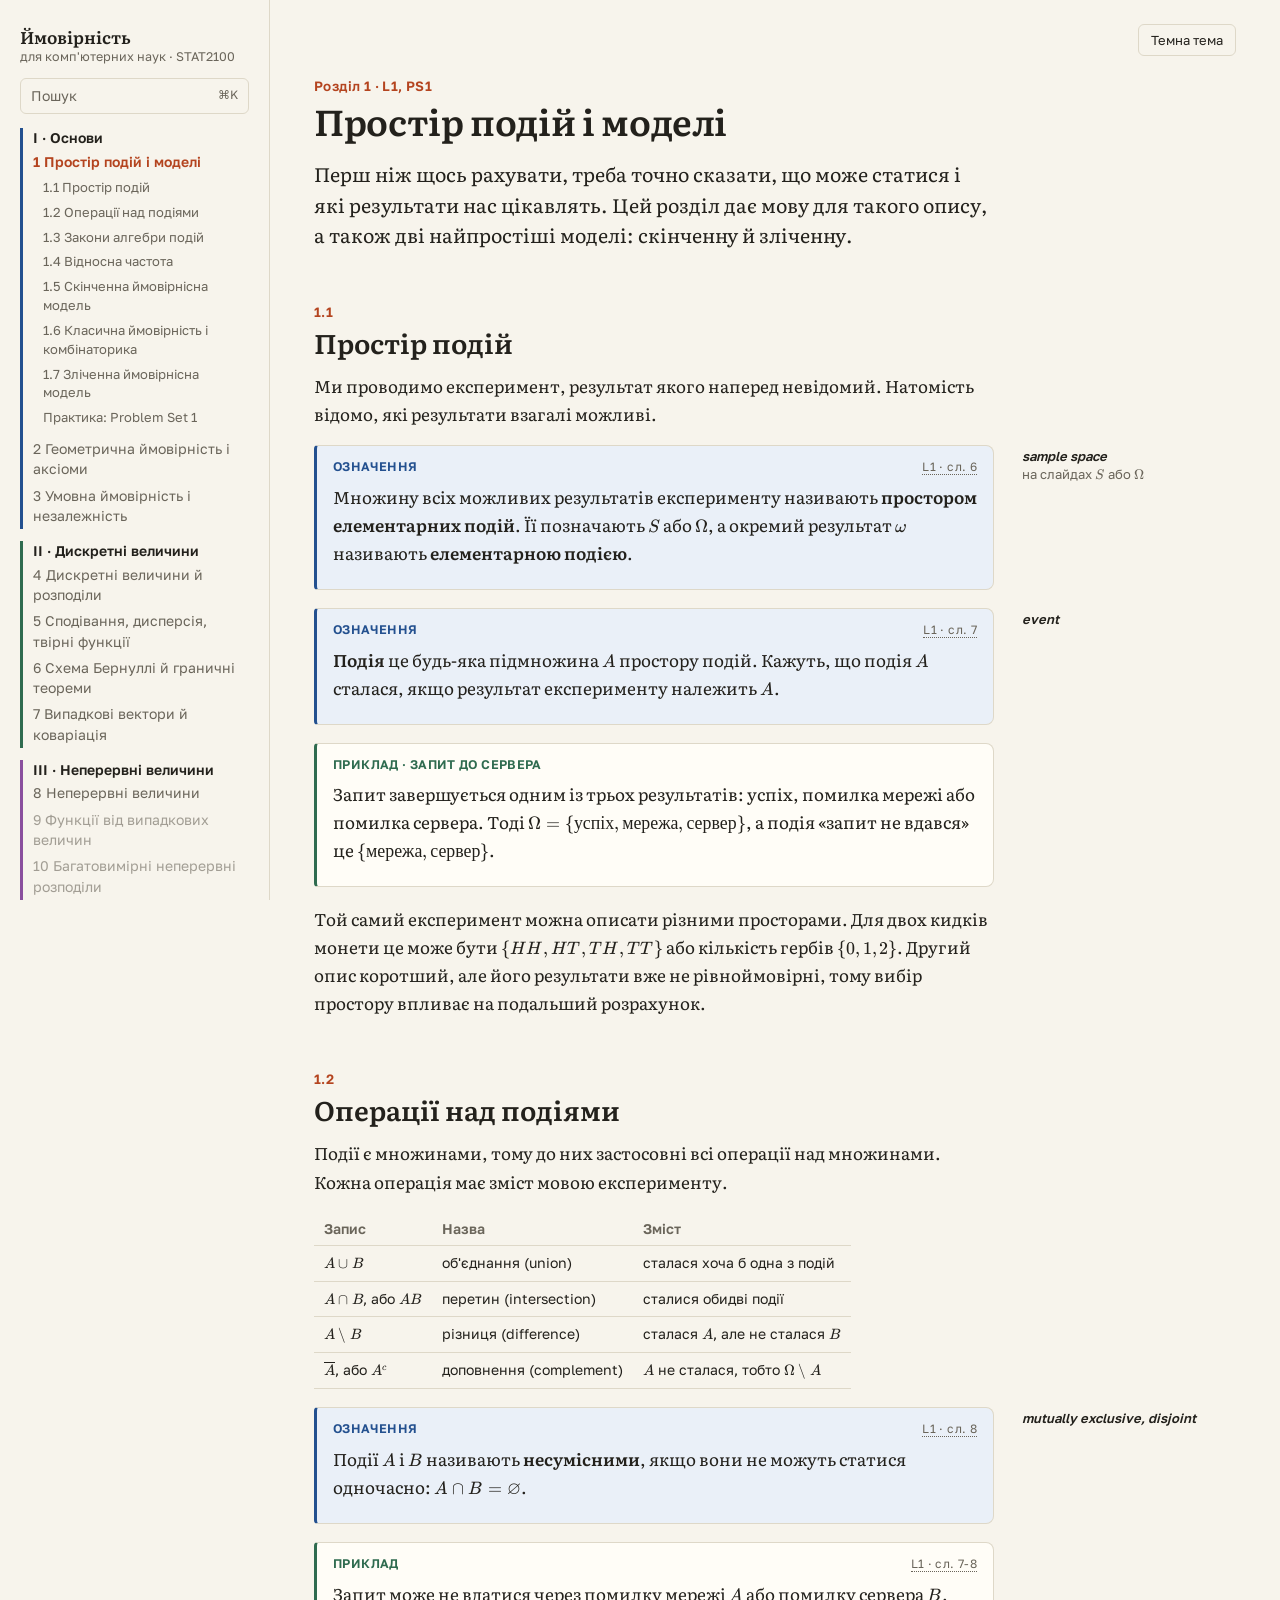
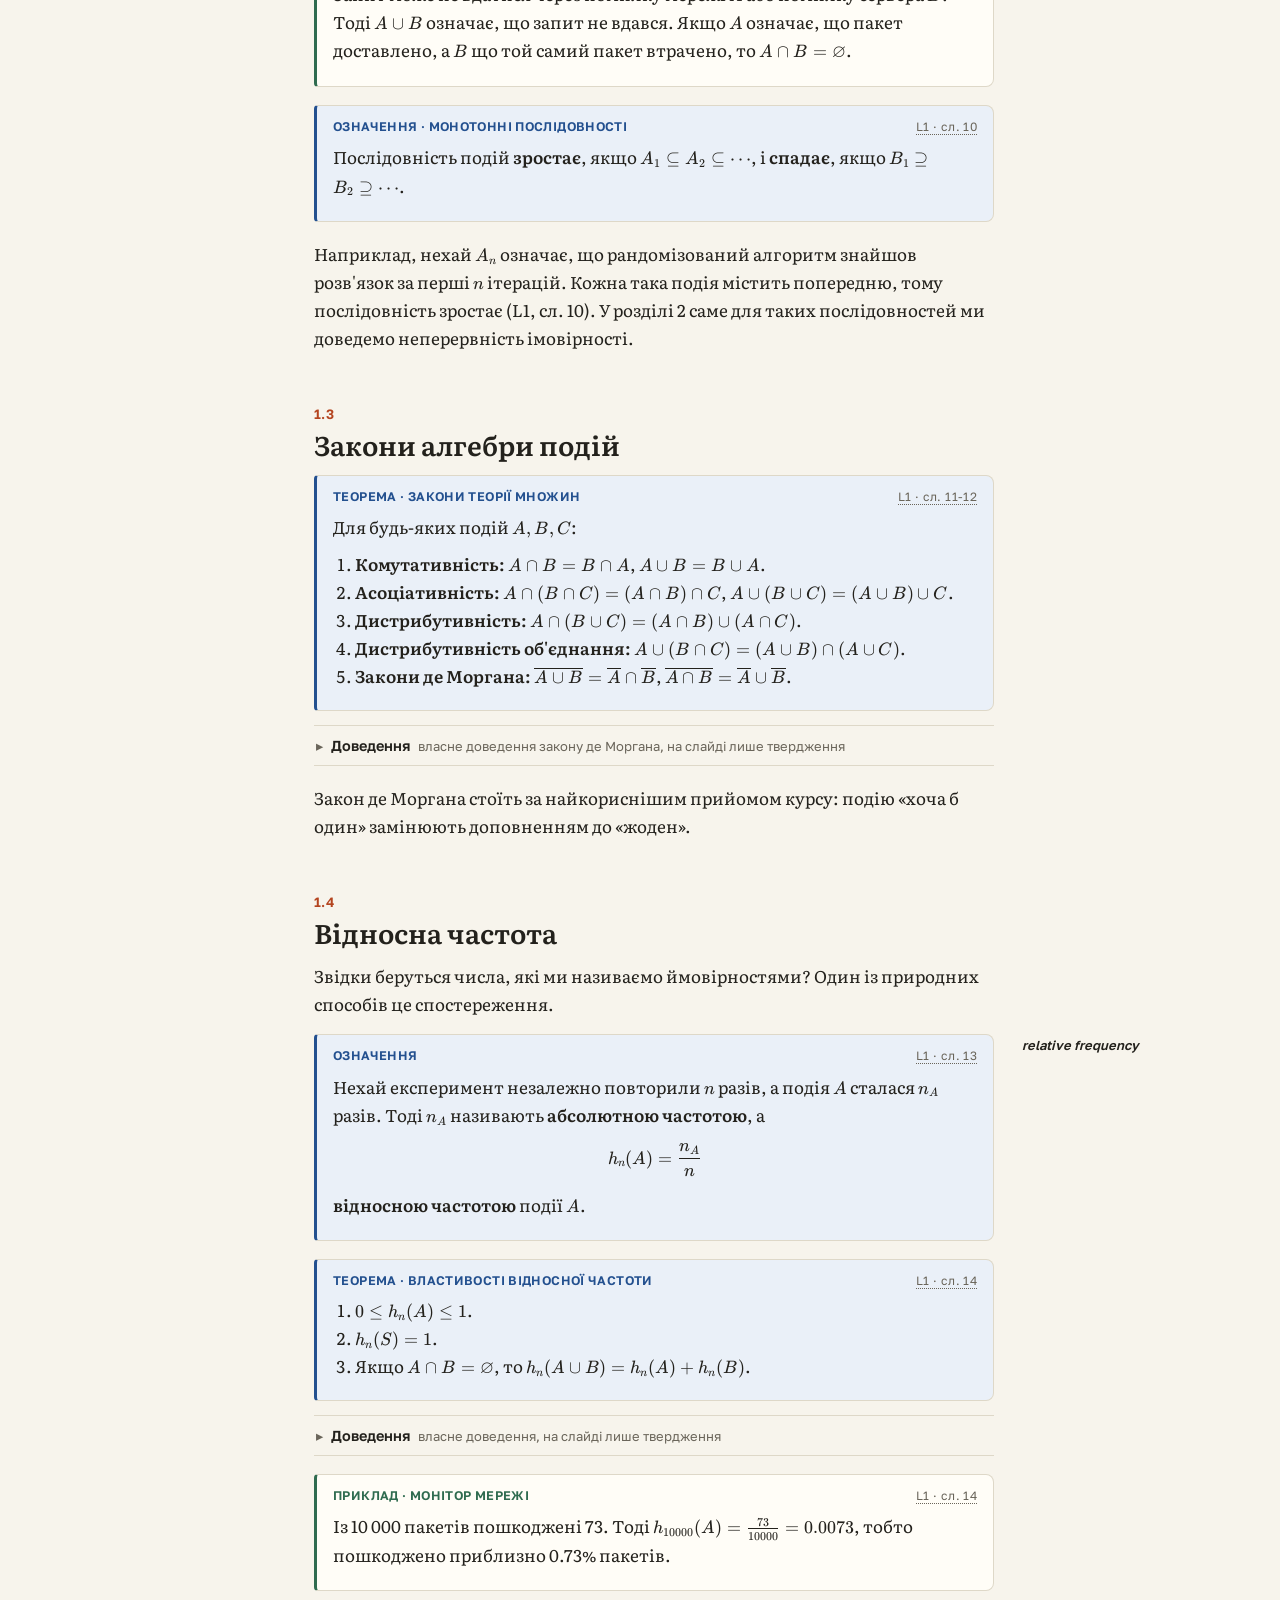
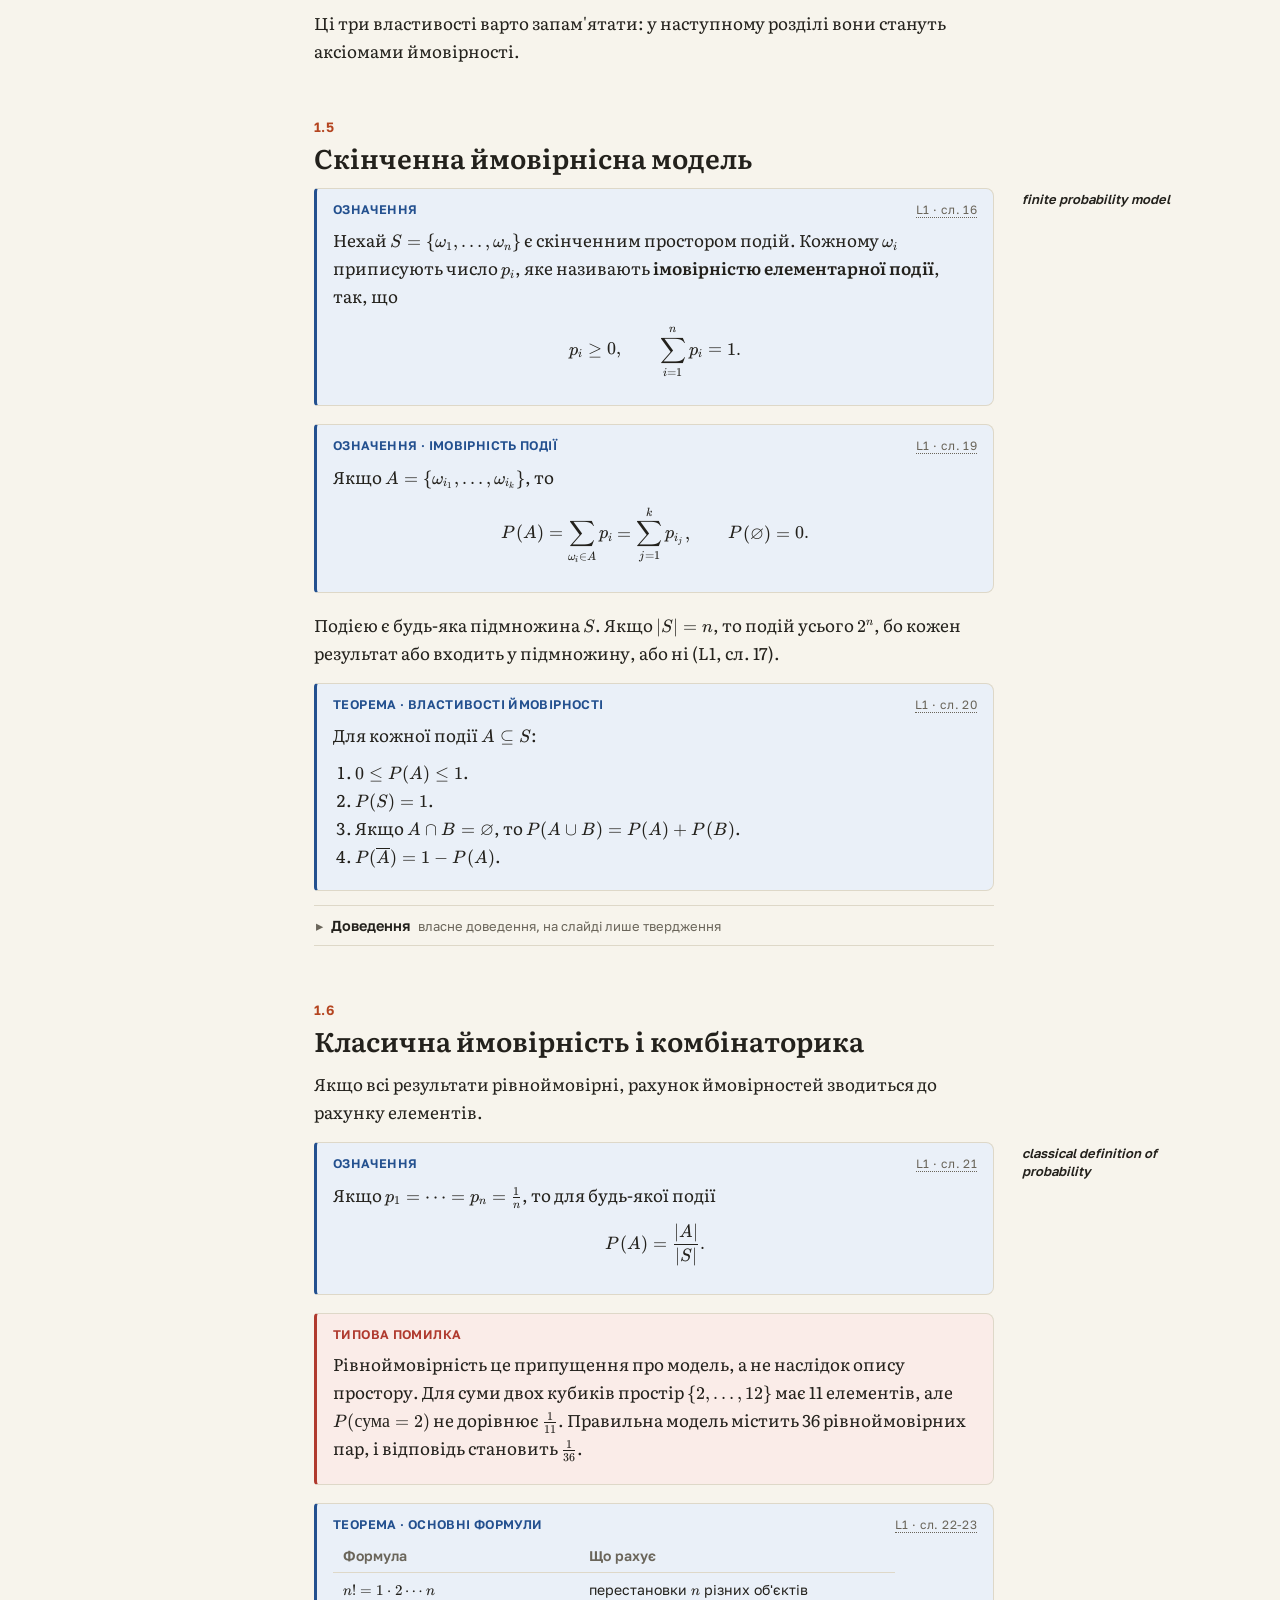
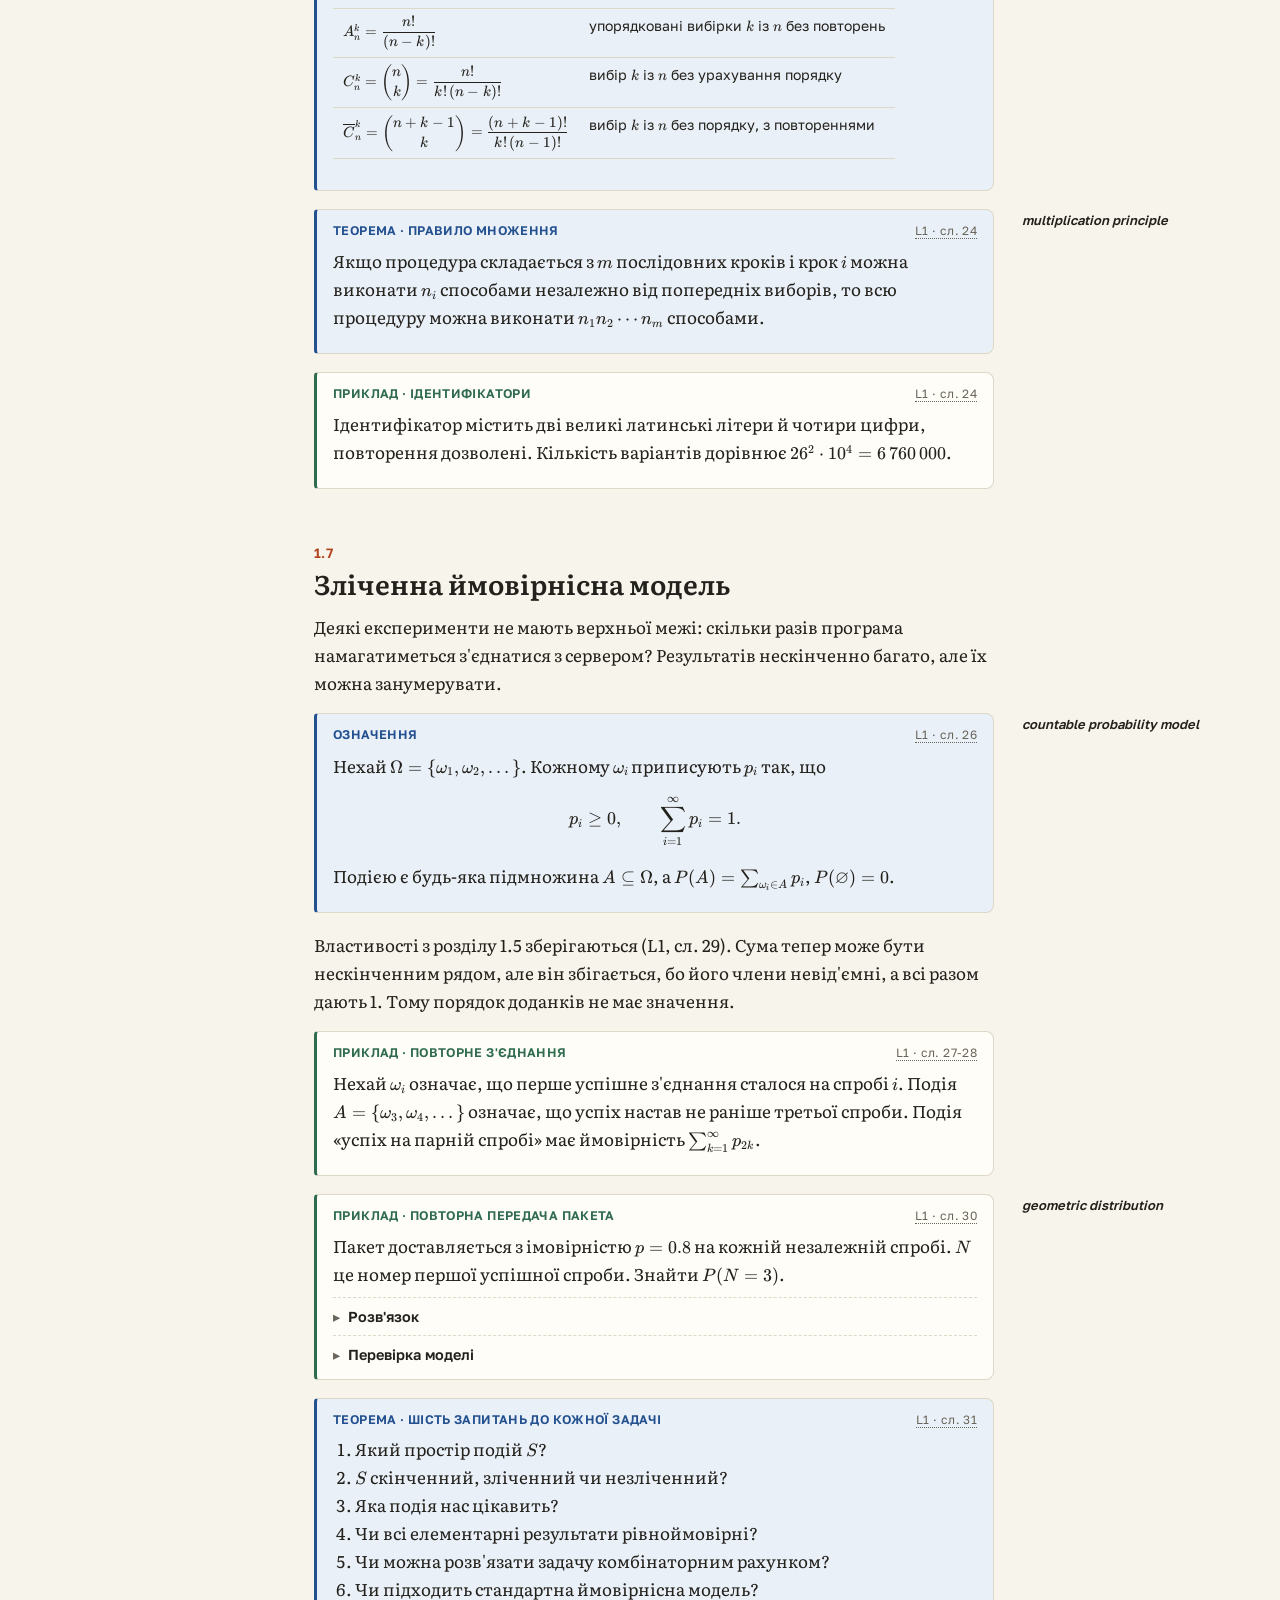
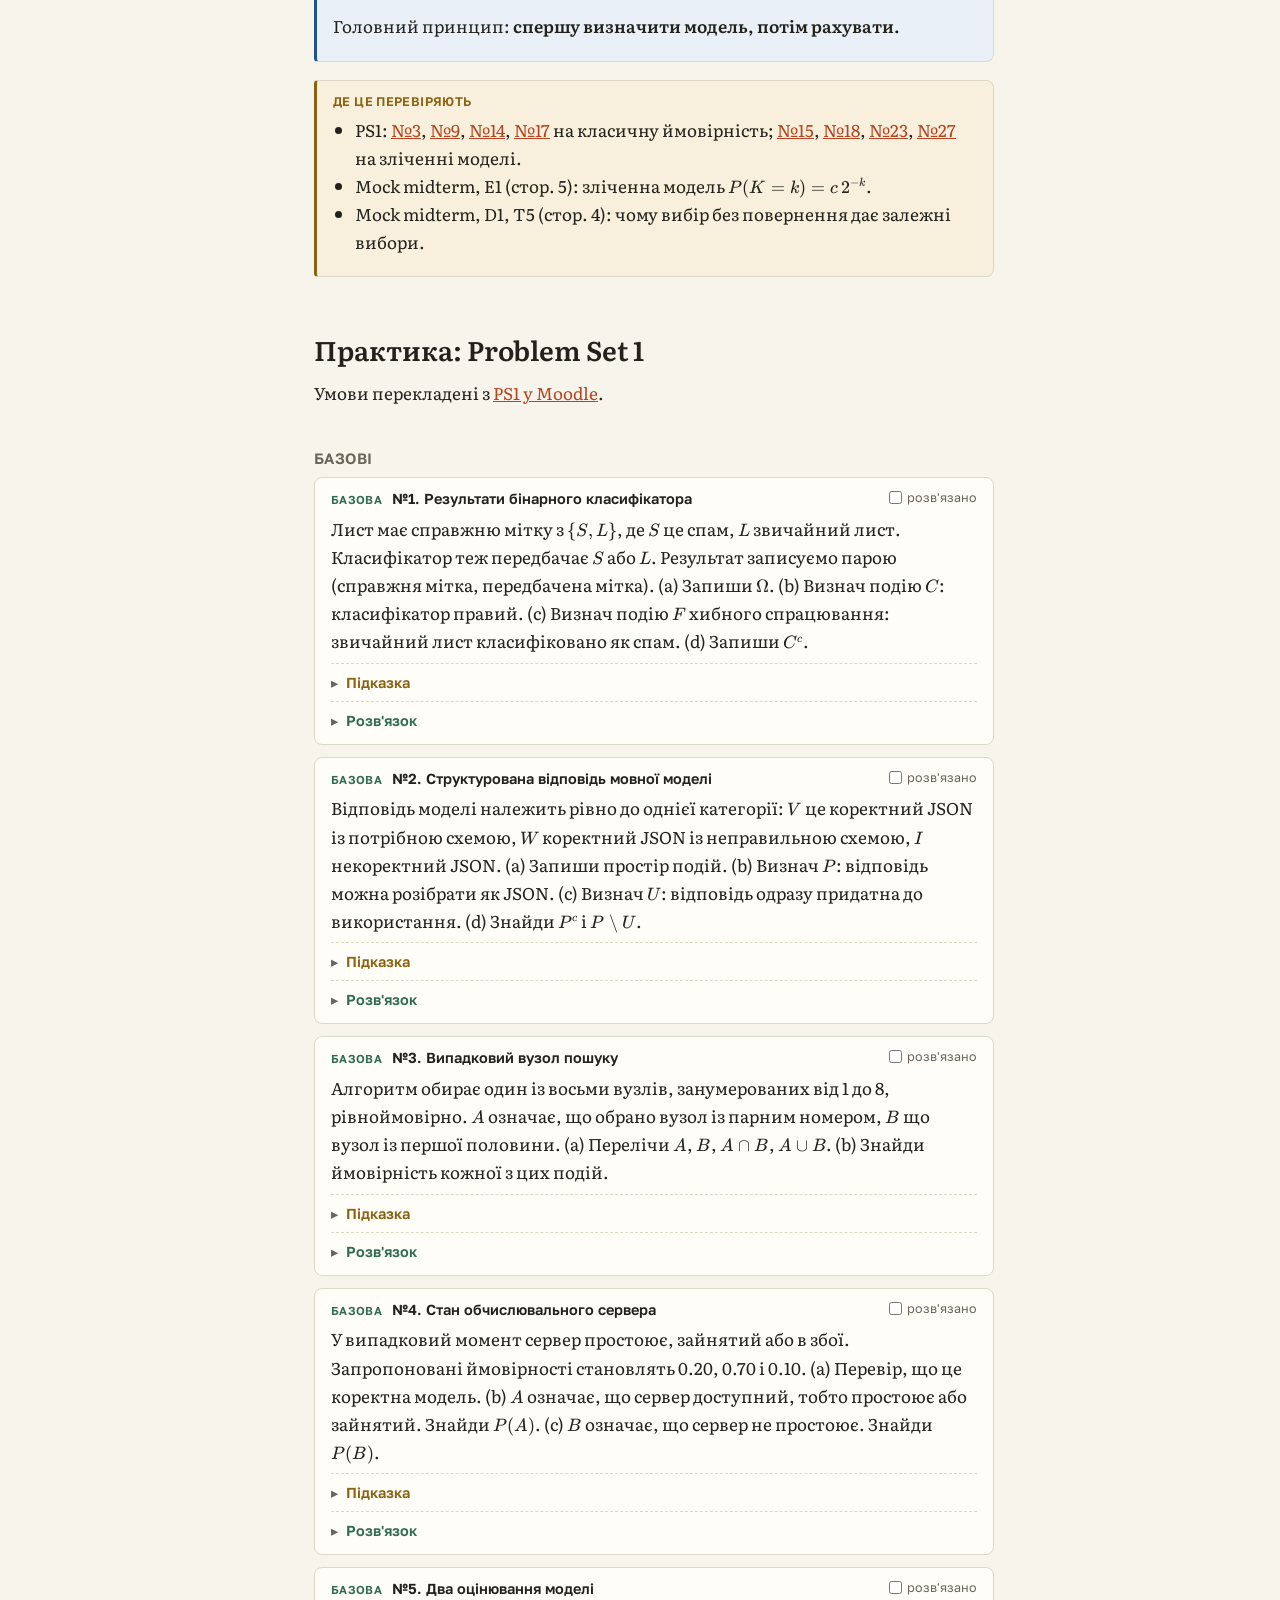
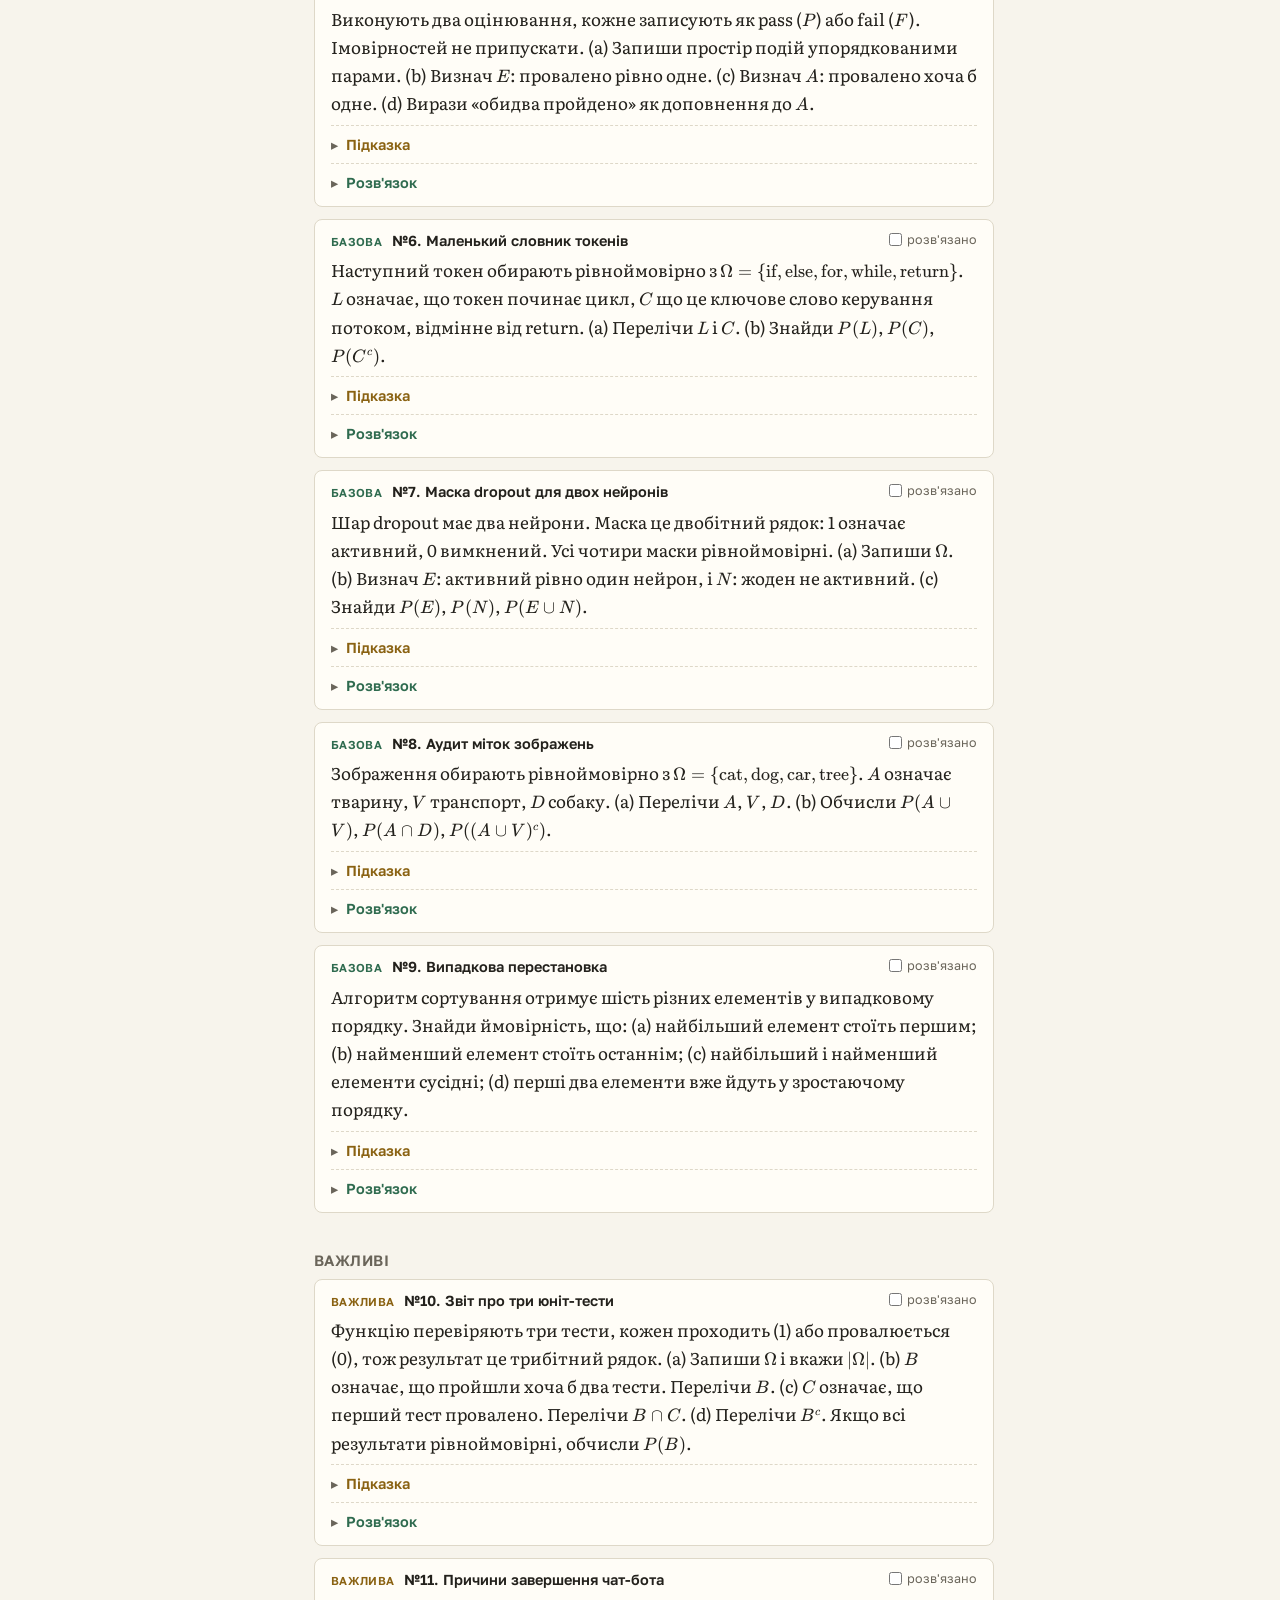
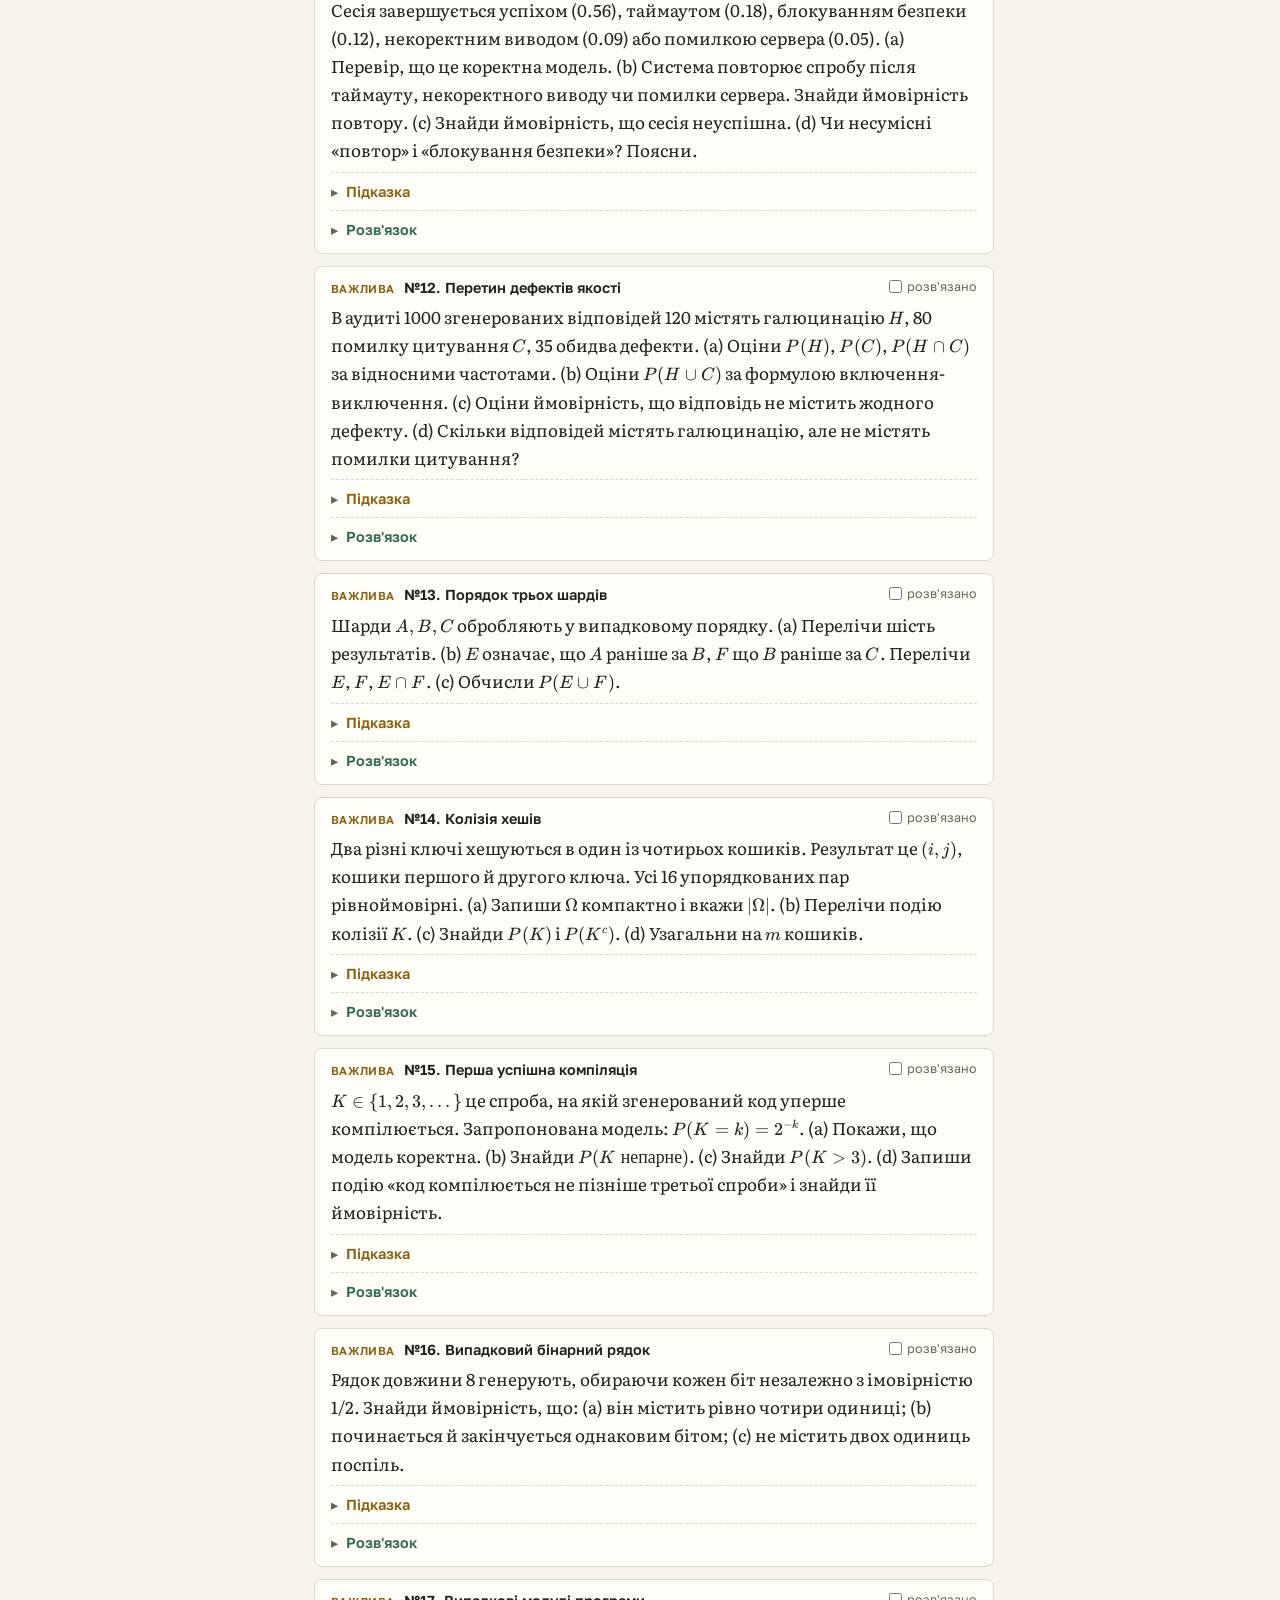
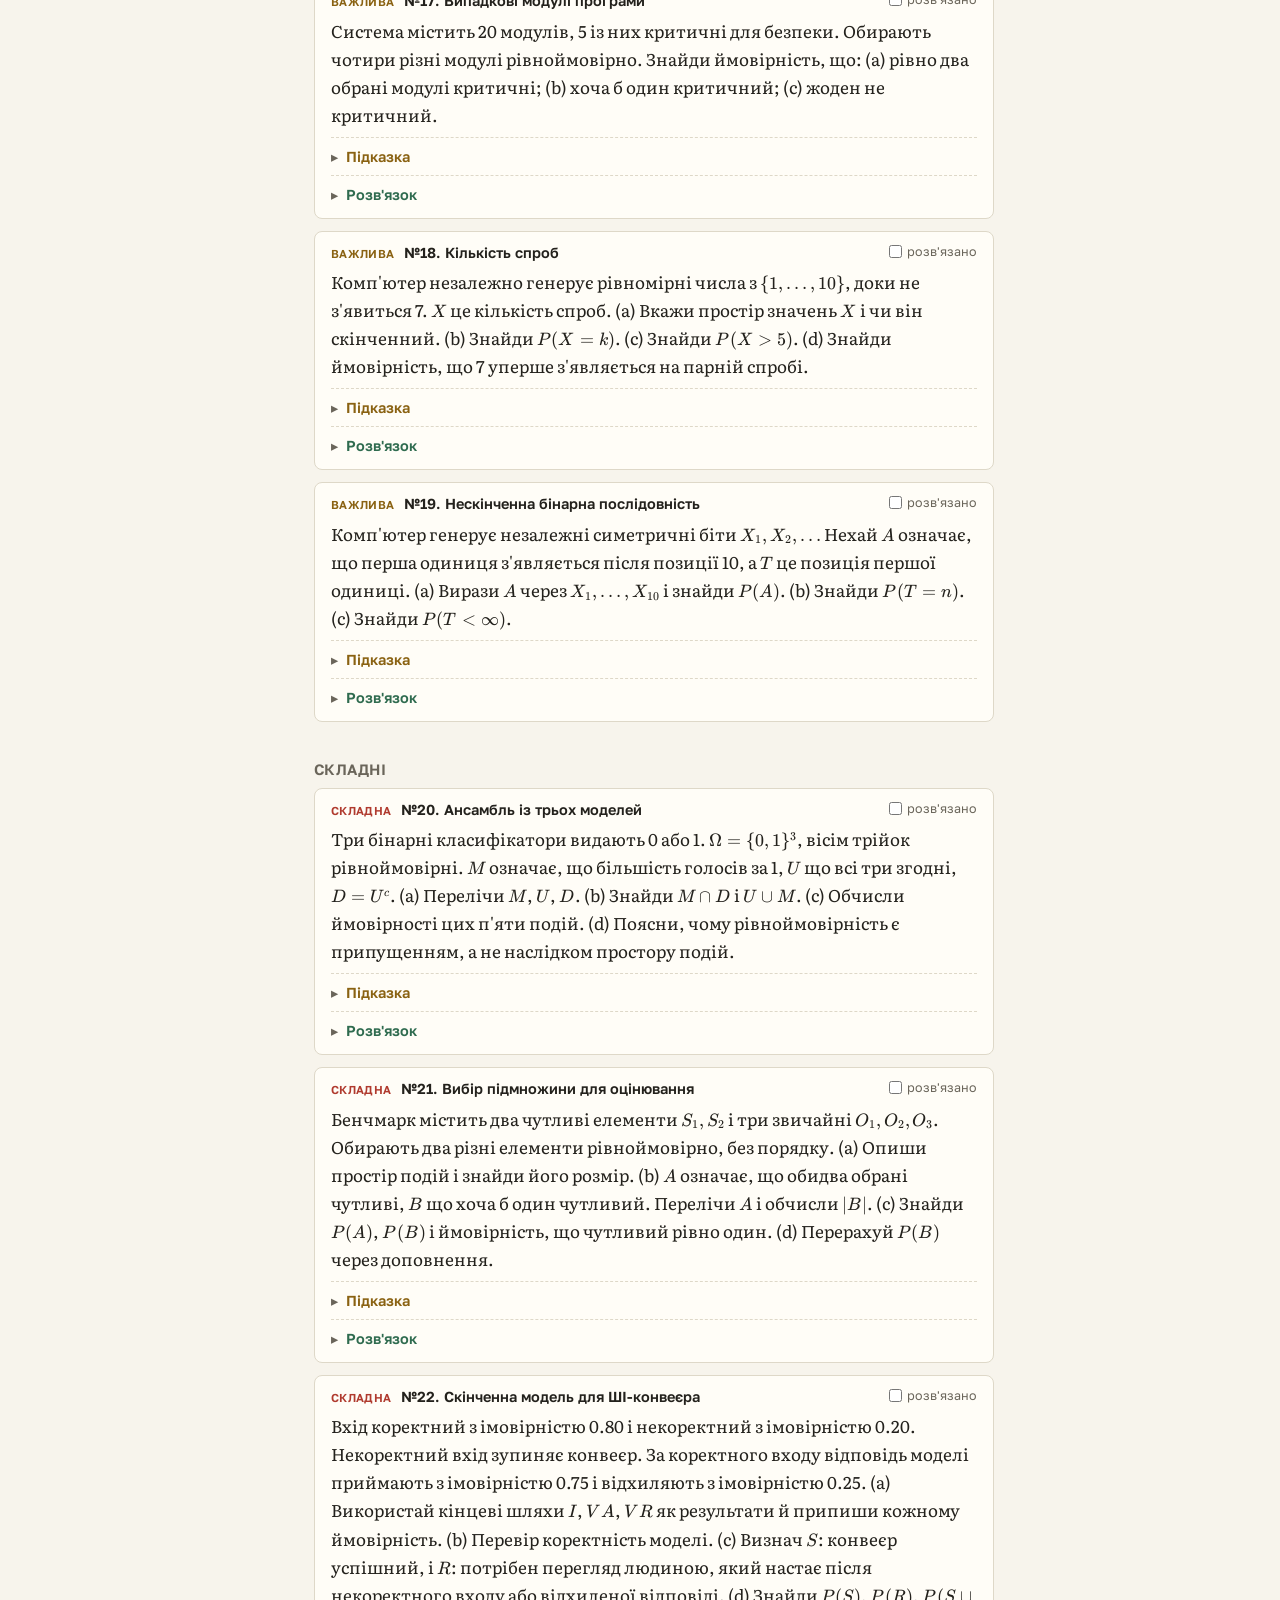
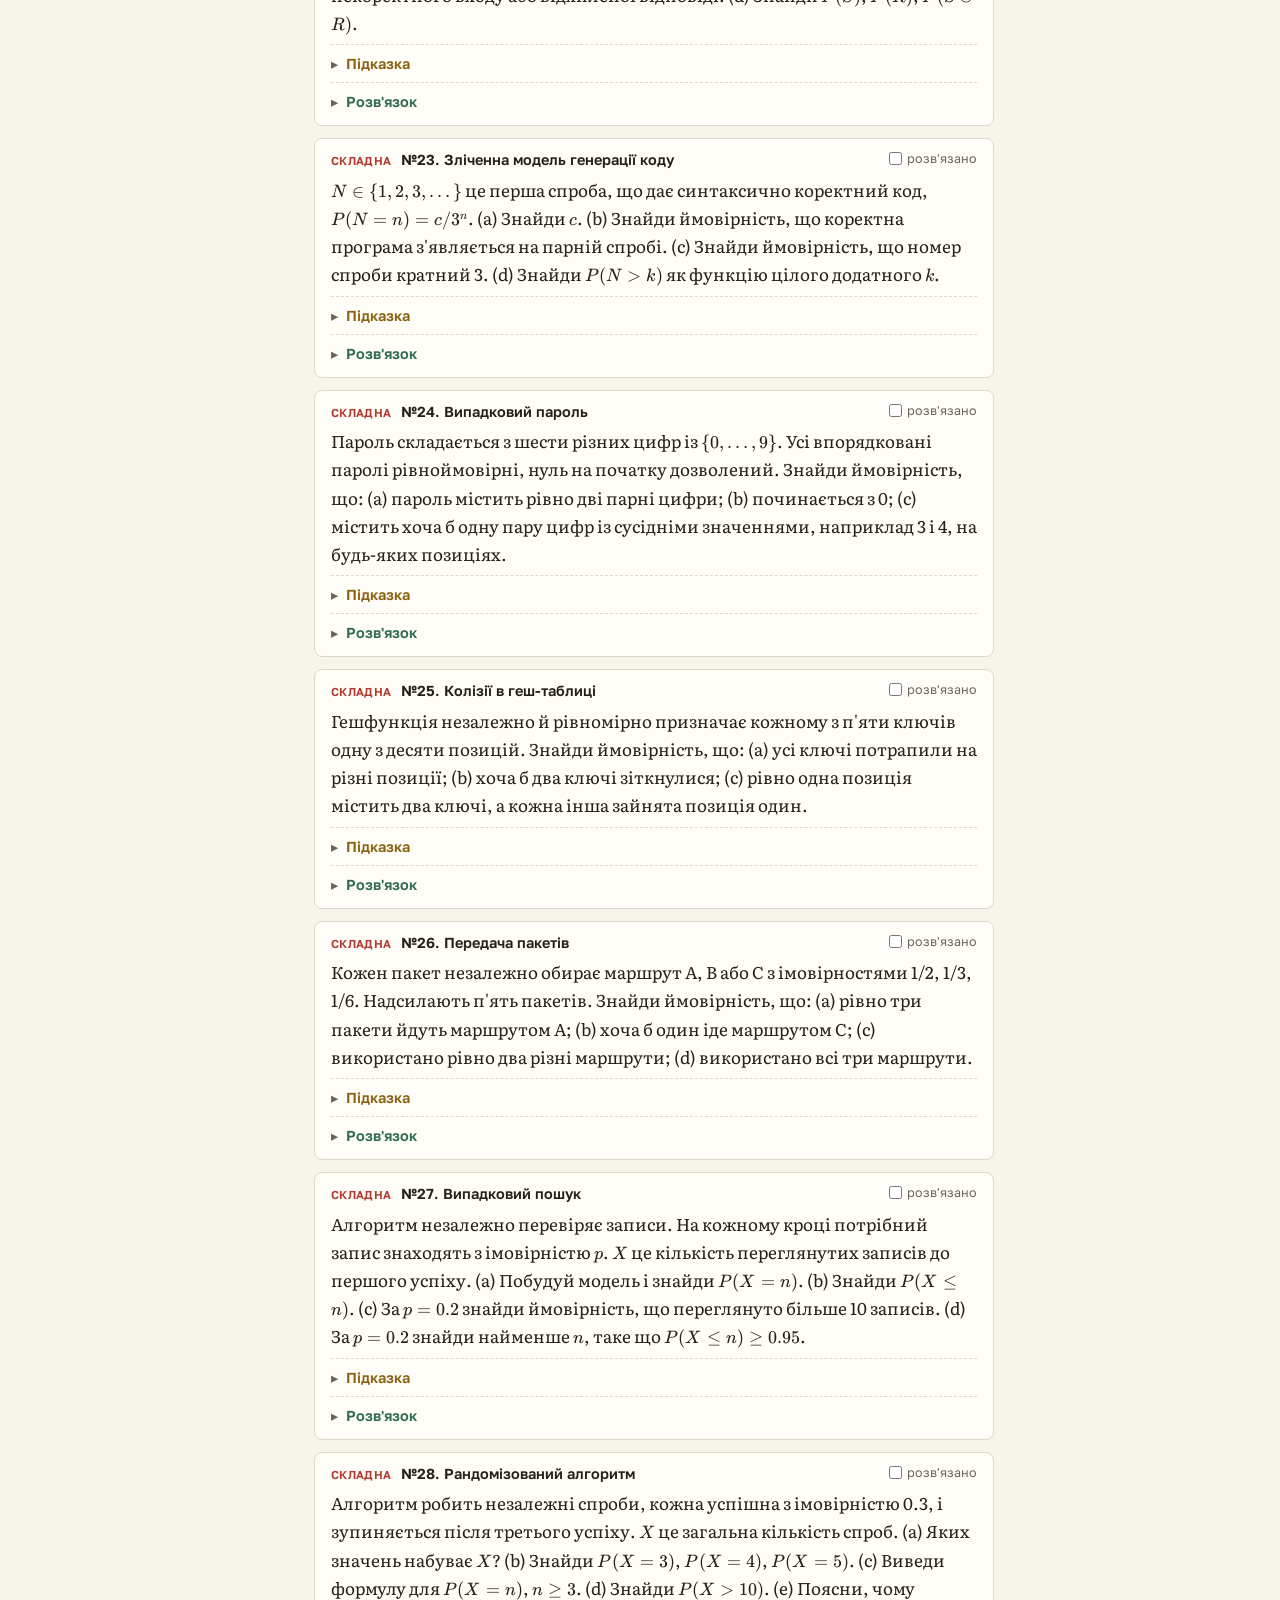
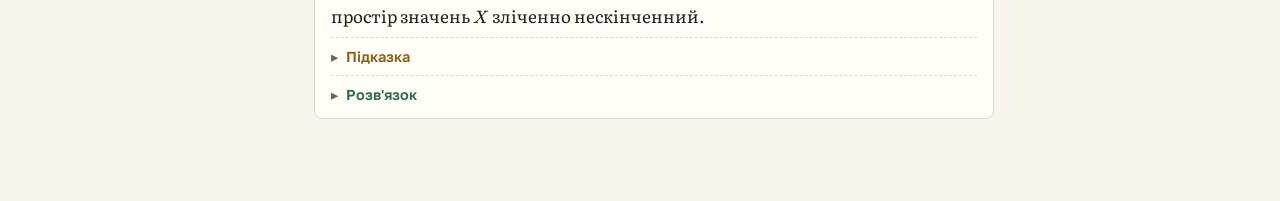
==== 01-sample-space.html @ f14cd5d6 "feat(site): add chapters 1-8, labs and appendices" ====
<!doctype html><html lang="uk"><head><meta charset="utf-8"><meta name="viewport" content="width=device-width,initial-scale=1">
<title>1. Простір подій і моделі</title><meta name="description" content="STAT2100, розділ 1: Простір подій і моделі">
<link rel="stylesheet" href="assets/katex.min.css"><link rel="stylesheet" href="assets/site.css">
<script>try{var t=localStorage.getItem("theme")||(matchMedia("(prefers-color-scheme: dark)").matches?"dark":"light");document.documentElement.dataset.theme=t}catch(e){}</script>
</head><body><div class="shell"><nav class="side" id="side" aria-label="Зміст"><a class="brand" href="index.html">Ймовірність<span>для комп'ютерних наук · STAT2100</span></a>
<button class="search" type="button" data-search-open>Пошук <kbd>⌘K</kbd></button><ol class="parts"><li class="part p1"><b>I · Основи</b><ol><li class="here"><a href="01-sample-space.html">1 Простір подій і моделі</a><ol class="toc"><li><a href="#s1-1">1.1 Простір подій</a></li><li><a href="#s1-2">1.2 Операції над подіями</a></li><li><a href="#s1-3">1.3 Закони алгебри подій</a></li><li><a href="#s1-4">1.4 Відносна частота</a></li><li><a href="#s1-5">1.5 Скінченна ймовірнісна модель</a></li><li><a href="#s1-6">1.6 Класична ймовірність і комбінаторика</a></li><li><a href="#s1-7">1.7 Зліченна ймовірнісна модель</a></li><li><a href="#practice">Практика: Problem Set 1</a></li></ol></li><li class=""><a href="02-axioms.html">2 Геометрична ймовірність і аксіоми</a></li><li class=""><a href="03-conditional.html">3 Умовна ймовірність і незалежність</a></li></ol></li><li class="part p2"><b>II · Дискретні величини</b><ol><li class=""><a href="04-discrete.html">4 Дискретні величини й розподіли</a></li><li class=""><a href="05-expectation.html">5 Сподівання, дисперсія, твірні функції</a></li><li class=""><a href="06-limit-theorems.html">6 Схема Бернуллі й граничні теореми</a></li><li class=""><a href="07-random-vectors.html">7 Випадкові вектори й коваріація</a></li></ol></li><li class="part p3"><b>III · Неперервні величини</b><ol><li class=""><a href="08-continuous.html">8 Неперервні величини</a></li><li class="off" title="Чекає лекції">9 Функції від випадкових величин</li><li class="off" title="Чекає лекції">10 Багатовимірні неперервні розподіли</li></ol></li><li class="part p4"><b>IV · Граничні теореми й процеси</b><ol><li class="off" title="Чекає лекції">11 Чебишов, ЗВЧ, ЦГТ</li><li class="off" title="Чекає лекції">12 Процеси Пуассона й Вінера</li></ol></li><li class="part pa"><b>Додатки</b><ol><li class=""><a href="a-method.html">A Карта вибору методу</a></li><li class=""><a href="b-distributions.html">B Таблиця розподілів</a></li><li class=""><a href="c-formulas.html">C Покажчик формул</a></li><li class=""><a href="d-glossary.html">D Глосарій</a></li><li class=""><a href="e-sheet.html">E Чернетка аркуша A4</a></li></ol></li></ol></nav><main>
<div class="topbar"><button type="button" class="menu" data-menu aria-controls="side">Зміст</button><button type="button" class="search-mini" data-search-open>Пошук</button><button type="button" class="theme" data-toggle>Тема</button></div>
<article><h1><small>Розділ 1 · L1, PS1</small>Простір подій і моделі</h1><p class="lead">Перш ніж щось рахувати, треба точно сказати, що може статися і які результати нас цікавлять. Цей розділ дає мову для такого опису, а також дві найпростіші моделі: скінченну й зліченну.</p>
<h2 id="s1-1"><small>1.1</small>Простір подій</h2>
<p>Ми проводимо експеримент, результат якого наперед невідомий. Натомість відомо, які результати взагалі можливі.</p>
<section class="block definition"><header><span>Означення</span><a class="src" href="https://teaching.kse.org.ua/mod/resource/view.php?id=129360#page=6" target="_blank" rel="noopener" title="Відкрити в Moodle">L1 · сл. 6</a></header><p>Множину всіх можливих результатів експерименту називають <strong>простором елементарних подій</strong>. Її позначають <span class="katex"><span class="katex-mathml"><math xmlns="http://www.w3.org/1998/Math/MathML"><semantics><mrow><mi>S</mi></mrow><annotation encoding="application/x-tex">S</annotation></semantics></math></span><span class="katex-html" aria-hidden="true"><span class="katex-base"><span class="katex-strut" style="height:0.6833em;"></span><span class="mord mathnormal" style="margin-right:0.0576em;">S</span></span></span></span> або <span class="katex"><span class="katex-mathml"><math xmlns="http://www.w3.org/1998/Math/MathML"><semantics><mrow><mi mathvariant="normal">Ω</mi></mrow><annotation encoding="application/x-tex">\Omega</annotation></semantics></math></span><span class="katex-html" aria-hidden="true"><span class="katex-base"><span class="katex-strut" style="height:0.6833em;"></span><span class="mord">Ω</span></span></span></span>, а окремий результат <span class="katex"><span class="katex-mathml"><math xmlns="http://www.w3.org/1998/Math/MathML"><semantics><mrow><mi>ω</mi></mrow><annotation encoding="application/x-tex">\omega</annotation></semantics></math></span><span class="katex-html" aria-hidden="true"><span class="katex-base"><span class="katex-strut" style="height:0.4306em;"></span><span class="mord mathnormal" style="margin-right:0.0359em;">ω</span></span></span></span> називають <strong>елементарною подією</strong>.</p>
</section><aside class="note"><b>sample space</b><span>на слайдах <span class="katex"><span class="katex-mathml"><math xmlns="http://www.w3.org/1998/Math/MathML"><semantics><mrow><mi>S</mi></mrow><annotation encoding="application/x-tex">S</annotation></semantics></math></span><span class="katex-html" aria-hidden="true"><span class="katex-base"><span class="katex-strut" style="height:0.6833em;"></span><span class="mord mathnormal" style="margin-right:0.0576em;">S</span></span></span></span> або <span class="katex"><span class="katex-mathml"><math xmlns="http://www.w3.org/1998/Math/MathML"><semantics><mrow><mi mathvariant="normal">Ω</mi></mrow><annotation encoding="application/x-tex">\Omega</annotation></semantics></math></span><span class="katex-html" aria-hidden="true"><span class="katex-base"><span class="katex-strut" style="height:0.6833em;"></span><span class="mord">Ω</span></span></span></span></span></aside><section class="block definition"><header><span>Означення</span><a class="src" href="https://teaching.kse.org.ua/mod/resource/view.php?id=129360#page=7" target="_blank" rel="noopener" title="Відкрити в Moodle">L1 · сл. 7</a></header><p><strong>Подія</strong> це будь-яка підмножина <span class="katex"><span class="katex-mathml"><math xmlns="http://www.w3.org/1998/Math/MathML"><semantics><mrow><mi>A</mi></mrow><annotation encoding="application/x-tex">A</annotation></semantics></math></span><span class="katex-html" aria-hidden="true"><span class="katex-base"><span class="katex-strut" style="height:0.6833em;"></span><span class="mord mathnormal">A</span></span></span></span> простору подій. Кажуть, що подія <span class="katex"><span class="katex-mathml"><math xmlns="http://www.w3.org/1998/Math/MathML"><semantics><mrow><mi>A</mi></mrow><annotation encoding="application/x-tex">A</annotation></semantics></math></span><span class="katex-html" aria-hidden="true"><span class="katex-base"><span class="katex-strut" style="height:0.6833em;"></span><span class="mord mathnormal">A</span></span></span></span> сталася, якщо результат експерименту належить <span class="katex"><span class="katex-mathml"><math xmlns="http://www.w3.org/1998/Math/MathML"><semantics><mrow><mi>A</mi></mrow><annotation encoding="application/x-tex">A</annotation></semantics></math></span><span class="katex-html" aria-hidden="true"><span class="katex-base"><span class="katex-strut" style="height:0.6833em;"></span><span class="mord mathnormal">A</span></span></span></span>.</p>
</section><aside class="note"><b>event</b></aside><section class="block example"><header><span>Приклад · Запит до сервера</span></header><p>Запит завершується одним із трьох результатів: успіх, помилка мережі або помилка сервера. Тоді <span class="katex"><span class="katex-mathml"><math xmlns="http://www.w3.org/1998/Math/MathML"><semantics><mrow><mi mathvariant="normal">Ω</mi><mo>=</mo><mo stretchy="false">{</mo><mtext>успіх</mtext><mo separator="true">,</mo><mtext>мережа</mtext><mo separator="true">,</mo><mtext>сервер</mtext><mo stretchy="false">}</mo></mrow><annotation encoding="application/x-tex">\Omega=\{\text{успіх},\text{мережа},\text{сервер}\}</annotation></semantics></math></span><span class="katex-html" aria-hidden="true"><span class="katex-base"><span class="katex-strut" style="height:0.6833em;"></span><span class="mord">Ω</span><span class="mspace" style="margin-right:0.2778em;"></span><span class="mrel">=</span><span class="mspace" style="margin-right:0.2778em;"></span></span><span class="katex-base"><span class="katex-strut" style="height:1em;vertical-align:-0.25em;"></span><span class="mopen">{</span><span class="mord text"><span class="mord cyrillic_fallback">успіх</span></span><span class="mpunct">,</span><span class="mspace" style="margin-right:0.1667em;"></span><span class="mord text"><span class="mord cyrillic_fallback">мережа</span></span><span class="mpunct">,</span><span class="mspace" style="margin-right:0.1667em;"></span><span class="mord text"><span class="mord cyrillic_fallback">сервер</span></span><span class="mclose">}</span></span></span></span>, а подія «запит не вдався» це <span class="katex"><span class="katex-mathml"><math xmlns="http://www.w3.org/1998/Math/MathML"><semantics><mrow><mo stretchy="false">{</mo><mtext>мережа</mtext><mo separator="true">,</mo><mtext>сервер</mtext><mo stretchy="false">}</mo></mrow><annotation encoding="application/x-tex">\{\text{мережа},\text{сервер}\}</annotation></semantics></math></span><span class="katex-html" aria-hidden="true"><span class="katex-base"><span class="katex-strut" style="height:1em;vertical-align:-0.25em;"></span><span class="mopen">{</span><span class="mord text"><span class="mord cyrillic_fallback">мережа</span></span><span class="mpunct">,</span><span class="mspace" style="margin-right:0.1667em;"></span><span class="mord text"><span class="mord cyrillic_fallback">сервер</span></span><span class="mclose">}</span></span></span></span>.</p>
</section><p>Той самий експеримент можна описати різними просторами. Для двох кидків монети це може бути <span class="katex"><span class="katex-mathml"><math xmlns="http://www.w3.org/1998/Math/MathML"><semantics><mrow><mo stretchy="false">{</mo><mi>H</mi><mi>H</mi><mo separator="true">,</mo><mi>H</mi><mi>T</mi><mo separator="true">,</mo><mi>T</mi><mi>H</mi><mo separator="true">,</mo><mi>T</mi><mi>T</mi><mo stretchy="false">}</mo></mrow><annotation encoding="application/x-tex">\{HH,HT,TH,TT\}</annotation></semantics></math></span><span class="katex-html" aria-hidden="true"><span class="katex-base"><span class="katex-strut" style="height:1em;vertical-align:-0.25em;"></span><span class="mopen">{</span><span class="mord mathnormal" style="margin-right:0.0813em;">H</span><span class="mord mathnormal" style="margin-right:0.0813em;">H</span><span class="mpunct">,</span><span class="mspace" style="margin-right:0.1667em;"></span><span class="mord mathnormal" style="margin-right:0.0813em;">H</span><span class="mord mathnormal" style="margin-right:0.1389em;">T</span><span class="mpunct">,</span><span class="mspace" style="margin-right:0.1667em;"></span><span class="mord mathnormal" style="margin-right:0.1389em;">T</span><span class="mord mathnormal" style="margin-right:0.0813em;">H</span><span class="mpunct">,</span><span class="mspace" style="margin-right:0.1667em;"></span><span class="mord mathnormal" style="margin-right:0.1389em;">T</span><span class="mord mathnormal" style="margin-right:0.1389em;">T</span><span class="mclose">}</span></span></span></span> або кількість гербів <span class="katex"><span class="katex-mathml"><math xmlns="http://www.w3.org/1998/Math/MathML"><semantics><mrow><mo stretchy="false">{</mo><mn>0</mn><mo separator="true">,</mo><mn>1</mn><mo separator="true">,</mo><mn>2</mn><mo stretchy="false">}</mo></mrow><annotation encoding="application/x-tex">\{0,1,2\}</annotation></semantics></math></span><span class="katex-html" aria-hidden="true"><span class="katex-base"><span class="katex-strut" style="height:1em;vertical-align:-0.25em;"></span><span class="mopen">{</span><span class="mord">0</span><span class="mpunct">,</span><span class="mspace" style="margin-right:0.1667em;"></span><span class="mord">1</span><span class="mpunct">,</span><span class="mspace" style="margin-right:0.1667em;"></span><span class="mord">2</span><span class="mclose">}</span></span></span></span>. Другий опис коротший, але його результати вже не рівноймовірні, тому вибір простору впливає на подальший розрахунок.</p>
<h2 id="s1-2"><small>1.2</small>Операції над подіями</h2>
<p>Події є множинами, тому до них застосовні всі операції над множинами. Кожна операція має зміст мовою експерименту.</p>
<table>
<thead>
<tr>
<th>Запис</th>
<th>Назва</th>
<th>Зміст</th>
</tr>
</thead>
<tbody>
<tr>
<td><span class="katex"><span class="katex-mathml"><math xmlns="http://www.w3.org/1998/Math/MathML"><semantics><mrow><mi>A</mi><mo>∪</mo><mi>B</mi></mrow><annotation encoding="application/x-tex">A\cup B</annotation></semantics></math></span><span class="katex-html" aria-hidden="true"><span class="katex-base"><span class="katex-strut" style="height:0.6833em;"></span><span class="mord mathnormal">A</span><span class="mspace" style="margin-right:0.2222em;"></span><span class="mbin">∪</span><span class="mspace" style="margin-right:0.2222em;"></span></span><span class="katex-base"><span class="katex-strut" style="height:0.6833em;"></span><span class="mord mathnormal" style="margin-right:0.0502em;">B</span></span></span></span></td>
<td>об'єднання (union)</td>
<td>сталася хоча б одна з подій</td>
</tr>
<tr>
<td><span class="katex"><span class="katex-mathml"><math xmlns="http://www.w3.org/1998/Math/MathML"><semantics><mrow><mi>A</mi><mo>∩</mo><mi>B</mi></mrow><annotation encoding="application/x-tex">A\cap B</annotation></semantics></math></span><span class="katex-html" aria-hidden="true"><span class="katex-base"><span class="katex-strut" style="height:0.6833em;"></span><span class="mord mathnormal">A</span><span class="mspace" style="margin-right:0.2222em;"></span><span class="mbin">∩</span><span class="mspace" style="margin-right:0.2222em;"></span></span><span class="katex-base"><span class="katex-strut" style="height:0.6833em;"></span><span class="mord mathnormal" style="margin-right:0.0502em;">B</span></span></span></span>, або <span class="katex"><span class="katex-mathml"><math xmlns="http://www.w3.org/1998/Math/MathML"><semantics><mrow><mi>A</mi><mi>B</mi></mrow><annotation encoding="application/x-tex">AB</annotation></semantics></math></span><span class="katex-html" aria-hidden="true"><span class="katex-base"><span class="katex-strut" style="height:0.6833em;"></span><span class="mord mathnormal">A</span><span class="mord mathnormal" style="margin-right:0.0502em;">B</span></span></span></span></td>
<td>перетин (intersection)</td>
<td>сталися обидві події</td>
</tr>
<tr>
<td><span class="katex"><span class="katex-mathml"><math xmlns="http://www.w3.org/1998/Math/MathML"><semantics><mrow><mi>A</mi><mo>∖</mo><mi>B</mi></mrow><annotation encoding="application/x-tex">A\setminus B</annotation></semantics></math></span><span class="katex-html" aria-hidden="true"><span class="katex-base"><span class="katex-strut" style="height:1em;vertical-align:-0.25em;"></span><span class="mord mathnormal">A</span><span class="mspace" style="margin-right:0.2222em;"></span><span class="mbin">∖</span><span class="mspace" style="margin-right:0.2222em;"></span></span><span class="katex-base"><span class="katex-strut" style="height:0.6833em;"></span><span class="mord mathnormal" style="margin-right:0.0502em;">B</span></span></span></span></td>
<td>різниця (difference)</td>
<td>сталася <span class="katex"><span class="katex-mathml"><math xmlns="http://www.w3.org/1998/Math/MathML"><semantics><mrow><mi>A</mi></mrow><annotation encoding="application/x-tex">A</annotation></semantics></math></span><span class="katex-html" aria-hidden="true"><span class="katex-base"><span class="katex-strut" style="height:0.6833em;"></span><span class="mord mathnormal">A</span></span></span></span>, але не сталася <span class="katex"><span class="katex-mathml"><math xmlns="http://www.w3.org/1998/Math/MathML"><semantics><mrow><mi>B</mi></mrow><annotation encoding="application/x-tex">B</annotation></semantics></math></span><span class="katex-html" aria-hidden="true"><span class="katex-base"><span class="katex-strut" style="height:0.6833em;"></span><span class="mord mathnormal" style="margin-right:0.0502em;">B</span></span></span></span></td>
</tr>
<tr>
<td><span class="katex"><span class="katex-mathml"><math xmlns="http://www.w3.org/1998/Math/MathML"><semantics><mrow><mover accent="true"><mi>A</mi><mo stretchy="true">‾</mo></mover></mrow><annotation encoding="application/x-tex">\overline A</annotation></semantics></math></span><span class="katex-html" aria-hidden="true"><span class="katex-base"><span class="katex-strut" style="height:0.8833em;"></span><span class="mord katex-overline"><span class="vlist-t"><span class="vlist-r"><span class="vlist" style="height:0.8833em;"><span style="top:-3em;"><span class="pstrut" style="height:3em;"></span><span class="mord"><span class="mord mathnormal">A</span></span></span><span style="top:-3.8033em;"><span class="pstrut" style="height:3em;"></span><span class="overline-line" style="border-bottom-width:0.04em;"></span></span></span></span></span></span></span></span></span>, або <span class="katex"><span class="katex-mathml"><math xmlns="http://www.w3.org/1998/Math/MathML"><semantics><mrow><msup><mi>A</mi><mi>c</mi></msup></mrow><annotation encoding="application/x-tex">A^c</annotation></semantics></math></span><span class="katex-html" aria-hidden="true"><span class="katex-base"><span class="katex-strut" style="height:0.6833em;"></span><span class="mord"><span class="mord mathnormal">A</span><span class="msupsub"><span class="vlist-t"><span class="vlist-r"><span class="vlist" style="height:0.6644em;"><span style="top:-3.063em;margin-right:0.05em;"><span class="pstrut" style="height:2.7em;"></span><span class="katex-sizing reset-size6 size3 mtight"><span class="mord mathnormal mtight">c</span></span></span></span></span></span></span></span></span></span></span></td>
<td>доповнення (complement)</td>
<td><span class="katex"><span class="katex-mathml"><math xmlns="http://www.w3.org/1998/Math/MathML"><semantics><mrow><mi>A</mi></mrow><annotation encoding="application/x-tex">A</annotation></semantics></math></span><span class="katex-html" aria-hidden="true"><span class="katex-base"><span class="katex-strut" style="height:0.6833em;"></span><span class="mord mathnormal">A</span></span></span></span> не сталася, тобто <span class="katex"><span class="katex-mathml"><math xmlns="http://www.w3.org/1998/Math/MathML"><semantics><mrow><mi mathvariant="normal">Ω</mi><mo>∖</mo><mi>A</mi></mrow><annotation encoding="application/x-tex">\Omega\setminus A</annotation></semantics></math></span><span class="katex-html" aria-hidden="true"><span class="katex-base"><span class="katex-strut" style="height:1em;vertical-align:-0.25em;"></span><span class="mord">Ω</span><span class="mspace" style="margin-right:0.2222em;"></span><span class="mbin">∖</span><span class="mspace" style="margin-right:0.2222em;"></span></span><span class="katex-base"><span class="katex-strut" style="height:0.6833em;"></span><span class="mord mathnormal">A</span></span></span></span></td>
</tr>
</tbody>
</table>
<section class="block definition"><header><span>Означення</span><a class="src" href="https://teaching.kse.org.ua/mod/resource/view.php?id=129360#page=8" target="_blank" rel="noopener" title="Відкрити в Moodle">L1 · сл. 8</a></header><p>Події <span class="katex"><span class="katex-mathml"><math xmlns="http://www.w3.org/1998/Math/MathML"><semantics><mrow><mi>A</mi></mrow><annotation encoding="application/x-tex">A</annotation></semantics></math></span><span class="katex-html" aria-hidden="true"><span class="katex-base"><span class="katex-strut" style="height:0.6833em;"></span><span class="mord mathnormal">A</span></span></span></span> і <span class="katex"><span class="katex-mathml"><math xmlns="http://www.w3.org/1998/Math/MathML"><semantics><mrow><mi>B</mi></mrow><annotation encoding="application/x-tex">B</annotation></semantics></math></span><span class="katex-html" aria-hidden="true"><span class="katex-base"><span class="katex-strut" style="height:0.6833em;"></span><span class="mord mathnormal" style="margin-right:0.0502em;">B</span></span></span></span> називають <strong>несумісними</strong>, якщо вони не можуть статися одночасно: <span class="katex"><span class="katex-mathml"><math xmlns="http://www.w3.org/1998/Math/MathML"><semantics><mrow><mi>A</mi><mo>∩</mo><mi>B</mi><mo>=</mo><mi mathvariant="normal">∅</mi></mrow><annotation encoding="application/x-tex">A\cap B=\varnothing</annotation></semantics></math></span><span class="katex-html" aria-hidden="true"><span class="katex-base"><span class="katex-strut" style="height:0.6833em;"></span><span class="mord mathnormal">A</span><span class="mspace" style="margin-right:0.2222em;"></span><span class="mbin">∩</span><span class="mspace" style="margin-right:0.2222em;"></span></span><span class="katex-base"><span class="katex-strut" style="height:0.6833em;"></span><span class="mord mathnormal" style="margin-right:0.0502em;">B</span><span class="mspace" style="margin-right:0.2778em;"></span><span class="mrel">=</span><span class="mspace" style="margin-right:0.2778em;"></span></span><span class="katex-base"><span class="katex-strut" style="height:0.6633em;vertical-align:-0.0817em;"></span><span class="mord amsrm">∅</span></span></span></span>.</p>
</section><aside class="note"><b>mutually exclusive, disjoint</b></aside><section class="block example"><header><span>Приклад</span><a class="src" href="https://teaching.kse.org.ua/mod/resource/view.php?id=129360#page=7" target="_blank" rel="noopener" title="Відкрити в Moodle">L1 · сл. 7-8</a></header><p>Запит може не вдатися через помилку мережі <span class="katex"><span class="katex-mathml"><math xmlns="http://www.w3.org/1998/Math/MathML"><semantics><mrow><mi>A</mi></mrow><annotation encoding="application/x-tex">A</annotation></semantics></math></span><span class="katex-html" aria-hidden="true"><span class="katex-base"><span class="katex-strut" style="height:0.6833em;"></span><span class="mord mathnormal">A</span></span></span></span> або помилку сервера <span class="katex"><span class="katex-mathml"><math xmlns="http://www.w3.org/1998/Math/MathML"><semantics><mrow><mi>B</mi></mrow><annotation encoding="application/x-tex">B</annotation></semantics></math></span><span class="katex-html" aria-hidden="true"><span class="katex-base"><span class="katex-strut" style="height:0.6833em;"></span><span class="mord mathnormal" style="margin-right:0.0502em;">B</span></span></span></span>. Тоді <span class="katex"><span class="katex-mathml"><math xmlns="http://www.w3.org/1998/Math/MathML"><semantics><mrow><mi>A</mi><mo>∪</mo><mi>B</mi></mrow><annotation encoding="application/x-tex">A\cup B</annotation></semantics></math></span><span class="katex-html" aria-hidden="true"><span class="katex-base"><span class="katex-strut" style="height:0.6833em;"></span><span class="mord mathnormal">A</span><span class="mspace" style="margin-right:0.2222em;"></span><span class="mbin">∪</span><span class="mspace" style="margin-right:0.2222em;"></span></span><span class="katex-base"><span class="katex-strut" style="height:0.6833em;"></span><span class="mord mathnormal" style="margin-right:0.0502em;">B</span></span></span></span> означає, що запит не вдався. Якщо <span class="katex"><span class="katex-mathml"><math xmlns="http://www.w3.org/1998/Math/MathML"><semantics><mrow><mi>A</mi></mrow><annotation encoding="application/x-tex">A</annotation></semantics></math></span><span class="katex-html" aria-hidden="true"><span class="katex-base"><span class="katex-strut" style="height:0.6833em;"></span><span class="mord mathnormal">A</span></span></span></span> означає, що пакет доставлено, а <span class="katex"><span class="katex-mathml"><math xmlns="http://www.w3.org/1998/Math/MathML"><semantics><mrow><mi>B</mi></mrow><annotation encoding="application/x-tex">B</annotation></semantics></math></span><span class="katex-html" aria-hidden="true"><span class="katex-base"><span class="katex-strut" style="height:0.6833em;"></span><span class="mord mathnormal" style="margin-right:0.0502em;">B</span></span></span></span> що той самий пакет втрачено, то <span class="katex"><span class="katex-mathml"><math xmlns="http://www.w3.org/1998/Math/MathML"><semantics><mrow><mi>A</mi><mo>∩</mo><mi>B</mi><mo>=</mo><mi mathvariant="normal">∅</mi></mrow><annotation encoding="application/x-tex">A\cap B=\varnothing</annotation></semantics></math></span><span class="katex-html" aria-hidden="true"><span class="katex-base"><span class="katex-strut" style="height:0.6833em;"></span><span class="mord mathnormal">A</span><span class="mspace" style="margin-right:0.2222em;"></span><span class="mbin">∩</span><span class="mspace" style="margin-right:0.2222em;"></span></span><span class="katex-base"><span class="katex-strut" style="height:0.6833em;"></span><span class="mord mathnormal" style="margin-right:0.0502em;">B</span><span class="mspace" style="margin-right:0.2778em;"></span><span class="mrel">=</span><span class="mspace" style="margin-right:0.2778em;"></span></span><span class="katex-base"><span class="katex-strut" style="height:0.6633em;vertical-align:-0.0817em;"></span><span class="mord amsrm">∅</span></span></span></span>.</p>
</section><section class="block definition"><header><span>Означення · Монотонні послідовності</span><a class="src" href="https://teaching.kse.org.ua/mod/resource/view.php?id=129360#page=10" target="_blank" rel="noopener" title="Відкрити в Moodle">L1 · сл. 10</a></header><p>Послідовність подій <strong>зростає</strong>, якщо <span class="katex"><span class="katex-mathml"><math xmlns="http://www.w3.org/1998/Math/MathML"><semantics><mrow><msub><mi>A</mi><mn>1</mn></msub><mo>⊆</mo><msub><mi>A</mi><mn>2</mn></msub><mo>⊆</mo><mo>⋯</mo></mrow><annotation encoding="application/x-tex">A_1\subseteq A_2\subseteq\cdots</annotation></semantics></math></span><span class="katex-html" aria-hidden="true"><span class="katex-base"><span class="katex-strut" style="height:0.8333em;vertical-align:-0.15em;"></span><span class="mord"><span class="mord mathnormal">A</span><span class="msupsub"><span class="vlist-t vlist-t2"><span class="vlist-r"><span class="vlist" style="height:0.3011em;"><span style="top:-2.55em;margin-left:0em;margin-right:0.05em;"><span class="pstrut" style="height:2.7em;"></span><span class="katex-sizing reset-size6 size3 mtight"><span class="mord mtight">1</span></span></span></span><span class="vlist-s">​</span></span><span class="vlist-r"><span class="vlist" style="height:0.15em;"><span></span></span></span></span></span></span><span class="mspace" style="margin-right:0.2778em;"></span><span class="mrel">⊆</span><span class="mspace" style="margin-right:0.2778em;"></span></span><span class="katex-base"><span class="katex-strut" style="height:0.8333em;vertical-align:-0.15em;"></span><span class="mord"><span class="mord mathnormal">A</span><span class="msupsub"><span class="vlist-t vlist-t2"><span class="vlist-r"><span class="vlist" style="height:0.3011em;"><span style="top:-2.55em;margin-left:0em;margin-right:0.05em;"><span class="pstrut" style="height:2.7em;"></span><span class="katex-sizing reset-size6 size3 mtight"><span class="mord mtight">2</span></span></span></span><span class="vlist-s">​</span></span><span class="vlist-r"><span class="vlist" style="height:0.15em;"><span></span></span></span></span></span></span><span class="mspace" style="margin-right:0.2778em;"></span><span class="mrel">⊆</span><span class="mspace" style="margin-right:0.2778em;"></span></span><span class="katex-base"><span class="katex-strut" style="height:0.313em;"></span><span class="minner">⋯</span></span></span></span>, і <strong>спадає</strong>, якщо <span class="katex"><span class="katex-mathml"><math xmlns="http://www.w3.org/1998/Math/MathML"><semantics><mrow><msub><mi>B</mi><mn>1</mn></msub><mo>⊇</mo><msub><mi>B</mi><mn>2</mn></msub><mo>⊇</mo><mo>⋯</mo></mrow><annotation encoding="application/x-tex">B_1\supseteq B_2\supseteq\cdots</annotation></semantics></math></span><span class="katex-html" aria-hidden="true"><span class="katex-base"><span class="katex-strut" style="height:0.8333em;vertical-align:-0.15em;"></span><span class="mord"><span class="mord mathnormal" style="margin-right:0.0502em;">B</span><span class="msupsub"><span class="vlist-t vlist-t2"><span class="vlist-r"><span class="vlist" style="height:0.3011em;"><span style="top:-2.55em;margin-left:-0.0502em;margin-right:0.05em;"><span class="pstrut" style="height:2.7em;"></span><span class="katex-sizing reset-size6 size3 mtight"><span class="mord mtight">1</span></span></span></span><span class="vlist-s">​</span></span><span class="vlist-r"><span class="vlist" style="height:0.15em;"><span></span></span></span></span></span></span><span class="mspace" style="margin-right:0.2778em;"></span><span class="mrel">⊇</span><span class="mspace" style="margin-right:0.2778em;"></span></span><span class="katex-base"><span class="katex-strut" style="height:0.8333em;vertical-align:-0.15em;"></span><span class="mord"><span class="mord mathnormal" style="margin-right:0.0502em;">B</span><span class="msupsub"><span class="vlist-t vlist-t2"><span class="vlist-r"><span class="vlist" style="height:0.3011em;"><span style="top:-2.55em;margin-left:-0.0502em;margin-right:0.05em;"><span class="pstrut" style="height:2.7em;"></span><span class="katex-sizing reset-size6 size3 mtight"><span class="mord mtight">2</span></span></span></span><span class="vlist-s">​</span></span><span class="vlist-r"><span class="vlist" style="height:0.15em;"><span></span></span></span></span></span></span><span class="mspace" style="margin-right:0.2778em;"></span><span class="mrel">⊇</span><span class="mspace" style="margin-right:0.2778em;"></span></span><span class="katex-base"><span class="katex-strut" style="height:0.313em;"></span><span class="minner">⋯</span></span></span></span>.</p>
</section><p>Наприклад, нехай <span class="katex"><span class="katex-mathml"><math xmlns="http://www.w3.org/1998/Math/MathML"><semantics><mrow><msub><mi>A</mi><mi>n</mi></msub></mrow><annotation encoding="application/x-tex">A_n</annotation></semantics></math></span><span class="katex-html" aria-hidden="true"><span class="katex-base"><span class="katex-strut" style="height:0.8333em;vertical-align:-0.15em;"></span><span class="mord"><span class="mord mathnormal">A</span><span class="msupsub"><span class="vlist-t vlist-t2"><span class="vlist-r"><span class="vlist" style="height:0.1514em;"><span style="top:-2.55em;margin-left:0em;margin-right:0.05em;"><span class="pstrut" style="height:2.7em;"></span><span class="katex-sizing reset-size6 size3 mtight"><span class="mord mathnormal mtight">n</span></span></span></span><span class="vlist-s">​</span></span><span class="vlist-r"><span class="vlist" style="height:0.15em;"><span></span></span></span></span></span></span></span></span></span> означає, що рандомізований алгоритм знайшов розв'язок за перші <span class="katex"><span class="katex-mathml"><math xmlns="http://www.w3.org/1998/Math/MathML"><semantics><mrow><mi>n</mi></mrow><annotation encoding="application/x-tex">n</annotation></semantics></math></span><span class="katex-html" aria-hidden="true"><span class="katex-base"><span class="katex-strut" style="height:0.4306em;"></span><span class="mord mathnormal">n</span></span></span></span> ітерацій. Кожна така подія містить попередню, тому послідовність зростає (L1, сл. 10). У розділі 2 саме для таких послідовностей ми доведемо неперервність імовірності.</p>
<h2 id="s1-3"><small>1.3</small>Закони алгебри подій</h2>
<section class="block theorem"><header><span>Теорема · Закони теорії множин</span><a class="src" href="https://teaching.kse.org.ua/mod/resource/view.php?id=129360#page=11" target="_blank" rel="noopener" title="Відкрити в Moodle">L1 · сл. 11-12</a></header><p>Для будь-яких подій <span class="katex"><span class="katex-mathml"><math xmlns="http://www.w3.org/1998/Math/MathML"><semantics><mrow><mi>A</mi><mo separator="true">,</mo><mi>B</mi><mo separator="true">,</mo><mi>C</mi></mrow><annotation encoding="application/x-tex">A,B,C</annotation></semantics></math></span><span class="katex-html" aria-hidden="true"><span class="katex-base"><span class="katex-strut" style="height:0.8778em;vertical-align:-0.1944em;"></span><span class="mord mathnormal">A</span><span class="mpunct">,</span><span class="mspace" style="margin-right:0.1667em;"></span><span class="mord mathnormal" style="margin-right:0.0502em;">B</span><span class="mpunct">,</span><span class="mspace" style="margin-right:0.1667em;"></span><span class="mord mathnormal" style="margin-right:0.0715em;">C</span></span></span></span>:</p>
<ol>
<li><strong>Комутативність:</strong> <span class="katex"><span class="katex-mathml"><math xmlns="http://www.w3.org/1998/Math/MathML"><semantics><mrow><mi>A</mi><mo>∩</mo><mi>B</mi><mo>=</mo><mi>B</mi><mo>∩</mo><mi>A</mi></mrow><annotation encoding="application/x-tex">A\cap B=B\cap A</annotation></semantics></math></span><span class="katex-html" aria-hidden="true"><span class="katex-base"><span class="katex-strut" style="height:0.6833em;"></span><span class="mord mathnormal">A</span><span class="mspace" style="margin-right:0.2222em;"></span><span class="mbin">∩</span><span class="mspace" style="margin-right:0.2222em;"></span></span><span class="katex-base"><span class="katex-strut" style="height:0.6833em;"></span><span class="mord mathnormal" style="margin-right:0.0502em;">B</span><span class="mspace" style="margin-right:0.2778em;"></span><span class="mrel">=</span><span class="mspace" style="margin-right:0.2778em;"></span></span><span class="katex-base"><span class="katex-strut" style="height:0.6833em;"></span><span class="mord mathnormal" style="margin-right:0.0502em;">B</span><span class="mspace" style="margin-right:0.2222em;"></span><span class="mbin">∩</span><span class="mspace" style="margin-right:0.2222em;"></span></span><span class="katex-base"><span class="katex-strut" style="height:0.6833em;"></span><span class="mord mathnormal">A</span></span></span></span>, <span class="katex"><span class="katex-mathml"><math xmlns="http://www.w3.org/1998/Math/MathML"><semantics><mrow><mi>A</mi><mo>∪</mo><mi>B</mi><mo>=</mo><mi>B</mi><mo>∪</mo><mi>A</mi></mrow><annotation encoding="application/x-tex">A\cup B=B\cup A</annotation></semantics></math></span><span class="katex-html" aria-hidden="true"><span class="katex-base"><span class="katex-strut" style="height:0.6833em;"></span><span class="mord mathnormal">A</span><span class="mspace" style="margin-right:0.2222em;"></span><span class="mbin">∪</span><span class="mspace" style="margin-right:0.2222em;"></span></span><span class="katex-base"><span class="katex-strut" style="height:0.6833em;"></span><span class="mord mathnormal" style="margin-right:0.0502em;">B</span><span class="mspace" style="margin-right:0.2778em;"></span><span class="mrel">=</span><span class="mspace" style="margin-right:0.2778em;"></span></span><span class="katex-base"><span class="katex-strut" style="height:0.6833em;"></span><span class="mord mathnormal" style="margin-right:0.0502em;">B</span><span class="mspace" style="margin-right:0.2222em;"></span><span class="mbin">∪</span><span class="mspace" style="margin-right:0.2222em;"></span></span><span class="katex-base"><span class="katex-strut" style="height:0.6833em;"></span><span class="mord mathnormal">A</span></span></span></span>.</li>
<li><strong>Асоціативність:</strong> <span class="katex"><span class="katex-mathml"><math xmlns="http://www.w3.org/1998/Math/MathML"><semantics><mrow><mi>A</mi><mo>∩</mo><mo stretchy="false">(</mo><mi>B</mi><mo>∩</mo><mi>C</mi><mo stretchy="false">)</mo><mo>=</mo><mo stretchy="false">(</mo><mi>A</mi><mo>∩</mo><mi>B</mi><mo stretchy="false">)</mo><mo>∩</mo><mi>C</mi></mrow><annotation encoding="application/x-tex">A\cap(B\cap C)=(A\cap B)\cap C</annotation></semantics></math></span><span class="katex-html" aria-hidden="true"><span class="katex-base"><span class="katex-strut" style="height:0.6833em;"></span><span class="mord mathnormal">A</span><span class="mspace" style="margin-right:0.2222em;"></span><span class="mbin">∩</span><span class="mspace" style="margin-right:0.2222em;"></span></span><span class="katex-base"><span class="katex-strut" style="height:1em;vertical-align:-0.25em;"></span><span class="mopen">(</span><span class="mord mathnormal" style="margin-right:0.0502em;">B</span><span class="mspace" style="margin-right:0.2222em;"></span><span class="mbin">∩</span><span class="mspace" style="margin-right:0.2222em;"></span></span><span class="katex-base"><span class="katex-strut" style="height:1em;vertical-align:-0.25em;"></span><span class="mord mathnormal" style="margin-right:0.0715em;">C</span><span class="mclose">)</span><span class="mspace" style="margin-right:0.2778em;"></span><span class="mrel">=</span><span class="mspace" style="margin-right:0.2778em;"></span></span><span class="katex-base"><span class="katex-strut" style="height:1em;vertical-align:-0.25em;"></span><span class="mopen">(</span><span class="mord mathnormal">A</span><span class="mspace" style="margin-right:0.2222em;"></span><span class="mbin">∩</span><span class="mspace" style="margin-right:0.2222em;"></span></span><span class="katex-base"><span class="katex-strut" style="height:1em;vertical-align:-0.25em;"></span><span class="mord mathnormal" style="margin-right:0.0502em;">B</span><span class="mclose">)</span><span class="mspace" style="margin-right:0.2222em;"></span><span class="mbin">∩</span><span class="mspace" style="margin-right:0.2222em;"></span></span><span class="katex-base"><span class="katex-strut" style="height:0.6833em;"></span><span class="mord mathnormal" style="margin-right:0.0715em;">C</span></span></span></span>, <span class="katex"><span class="katex-mathml"><math xmlns="http://www.w3.org/1998/Math/MathML"><semantics><mrow><mi>A</mi><mo>∪</mo><mo stretchy="false">(</mo><mi>B</mi><mo>∪</mo><mi>C</mi><mo stretchy="false">)</mo><mo>=</mo><mo stretchy="false">(</mo><mi>A</mi><mo>∪</mo><mi>B</mi><mo stretchy="false">)</mo><mo>∪</mo><mi>C</mi></mrow><annotation encoding="application/x-tex">A\cup(B\cup C)=(A\cup B)\cup C</annotation></semantics></math></span><span class="katex-html" aria-hidden="true"><span class="katex-base"><span class="katex-strut" style="height:0.6833em;"></span><span class="mord mathnormal">A</span><span class="mspace" style="margin-right:0.2222em;"></span><span class="mbin">∪</span><span class="mspace" style="margin-right:0.2222em;"></span></span><span class="katex-base"><span class="katex-strut" style="height:1em;vertical-align:-0.25em;"></span><span class="mopen">(</span><span class="mord mathnormal" style="margin-right:0.0502em;">B</span><span class="mspace" style="margin-right:0.2222em;"></span><span class="mbin">∪</span><span class="mspace" style="margin-right:0.2222em;"></span></span><span class="katex-base"><span class="katex-strut" style="height:1em;vertical-align:-0.25em;"></span><span class="mord mathnormal" style="margin-right:0.0715em;">C</span><span class="mclose">)</span><span class="mspace" style="margin-right:0.2778em;"></span><span class="mrel">=</span><span class="mspace" style="margin-right:0.2778em;"></span></span><span class="katex-base"><span class="katex-strut" style="height:1em;vertical-align:-0.25em;"></span><span class="mopen">(</span><span class="mord mathnormal">A</span><span class="mspace" style="margin-right:0.2222em;"></span><span class="mbin">∪</span><span class="mspace" style="margin-right:0.2222em;"></span></span><span class="katex-base"><span class="katex-strut" style="height:1em;vertical-align:-0.25em;"></span><span class="mord mathnormal" style="margin-right:0.0502em;">B</span><span class="mclose">)</span><span class="mspace" style="margin-right:0.2222em;"></span><span class="mbin">∪</span><span class="mspace" style="margin-right:0.2222em;"></span></span><span class="katex-base"><span class="katex-strut" style="height:0.6833em;"></span><span class="mord mathnormal" style="margin-right:0.0715em;">C</span></span></span></span>.</li>
<li><strong>Дистрибутивність:</strong> <span class="katex"><span class="katex-mathml"><math xmlns="http://www.w3.org/1998/Math/MathML"><semantics><mrow><mi>A</mi><mo>∩</mo><mo stretchy="false">(</mo><mi>B</mi><mo>∪</mo><mi>C</mi><mo stretchy="false">)</mo><mo>=</mo><mo stretchy="false">(</mo><mi>A</mi><mo>∩</mo><mi>B</mi><mo stretchy="false">)</mo><mo>∪</mo><mo stretchy="false">(</mo><mi>A</mi><mo>∩</mo><mi>C</mi><mo stretchy="false">)</mo></mrow><annotation encoding="application/x-tex">A\cap(B\cup C)=(A\cap B)\cup(A\cap C)</annotation></semantics></math></span><span class="katex-html" aria-hidden="true"><span class="katex-base"><span class="katex-strut" style="height:0.6833em;"></span><span class="mord mathnormal">A</span><span class="mspace" style="margin-right:0.2222em;"></span><span class="mbin">∩</span><span class="mspace" style="margin-right:0.2222em;"></span></span><span class="katex-base"><span class="katex-strut" style="height:1em;vertical-align:-0.25em;"></span><span class="mopen">(</span><span class="mord mathnormal" style="margin-right:0.0502em;">B</span><span class="mspace" style="margin-right:0.2222em;"></span><span class="mbin">∪</span><span class="mspace" style="margin-right:0.2222em;"></span></span><span class="katex-base"><span class="katex-strut" style="height:1em;vertical-align:-0.25em;"></span><span class="mord mathnormal" style="margin-right:0.0715em;">C</span><span class="mclose">)</span><span class="mspace" style="margin-right:0.2778em;"></span><span class="mrel">=</span><span class="mspace" style="margin-right:0.2778em;"></span></span><span class="katex-base"><span class="katex-strut" style="height:1em;vertical-align:-0.25em;"></span><span class="mopen">(</span><span class="mord mathnormal">A</span><span class="mspace" style="margin-right:0.2222em;"></span><span class="mbin">∩</span><span class="mspace" style="margin-right:0.2222em;"></span></span><span class="katex-base"><span class="katex-strut" style="height:1em;vertical-align:-0.25em;"></span><span class="mord mathnormal" style="margin-right:0.0502em;">B</span><span class="mclose">)</span><span class="mspace" style="margin-right:0.2222em;"></span><span class="mbin">∪</span><span class="mspace" style="margin-right:0.2222em;"></span></span><span class="katex-base"><span class="katex-strut" style="height:1em;vertical-align:-0.25em;"></span><span class="mopen">(</span><span class="mord mathnormal">A</span><span class="mspace" style="margin-right:0.2222em;"></span><span class="mbin">∩</span><span class="mspace" style="margin-right:0.2222em;"></span></span><span class="katex-base"><span class="katex-strut" style="height:1em;vertical-align:-0.25em;"></span><span class="mord mathnormal" style="margin-right:0.0715em;">C</span><span class="mclose">)</span></span></span></span>.</li>
<li><strong>Дистрибутивність об'єднання:</strong> <span class="katex"><span class="katex-mathml"><math xmlns="http://www.w3.org/1998/Math/MathML"><semantics><mrow><mi>A</mi><mo>∪</mo><mo stretchy="false">(</mo><mi>B</mi><mo>∩</mo><mi>C</mi><mo stretchy="false">)</mo><mo>=</mo><mo stretchy="false">(</mo><mi>A</mi><mo>∪</mo><mi>B</mi><mo stretchy="false">)</mo><mo>∩</mo><mo stretchy="false">(</mo><mi>A</mi><mo>∪</mo><mi>C</mi><mo stretchy="false">)</mo></mrow><annotation encoding="application/x-tex">A\cup(B\cap C)=(A\cup B)\cap(A\cup C)</annotation></semantics></math></span><span class="katex-html" aria-hidden="true"><span class="katex-base"><span class="katex-strut" style="height:0.6833em;"></span><span class="mord mathnormal">A</span><span class="mspace" style="margin-right:0.2222em;"></span><span class="mbin">∪</span><span class="mspace" style="margin-right:0.2222em;"></span></span><span class="katex-base"><span class="katex-strut" style="height:1em;vertical-align:-0.25em;"></span><span class="mopen">(</span><span class="mord mathnormal" style="margin-right:0.0502em;">B</span><span class="mspace" style="margin-right:0.2222em;"></span><span class="mbin">∩</span><span class="mspace" style="margin-right:0.2222em;"></span></span><span class="katex-base"><span class="katex-strut" style="height:1em;vertical-align:-0.25em;"></span><span class="mord mathnormal" style="margin-right:0.0715em;">C</span><span class="mclose">)</span><span class="mspace" style="margin-right:0.2778em;"></span><span class="mrel">=</span><span class="mspace" style="margin-right:0.2778em;"></span></span><span class="katex-base"><span class="katex-strut" style="height:1em;vertical-align:-0.25em;"></span><span class="mopen">(</span><span class="mord mathnormal">A</span><span class="mspace" style="margin-right:0.2222em;"></span><span class="mbin">∪</span><span class="mspace" style="margin-right:0.2222em;"></span></span><span class="katex-base"><span class="katex-strut" style="height:1em;vertical-align:-0.25em;"></span><span class="mord mathnormal" style="margin-right:0.0502em;">B</span><span class="mclose">)</span><span class="mspace" style="margin-right:0.2222em;"></span><span class="mbin">∩</span><span class="mspace" style="margin-right:0.2222em;"></span></span><span class="katex-base"><span class="katex-strut" style="height:1em;vertical-align:-0.25em;"></span><span class="mopen">(</span><span class="mord mathnormal">A</span><span class="mspace" style="margin-right:0.2222em;"></span><span class="mbin">∪</span><span class="mspace" style="margin-right:0.2222em;"></span></span><span class="katex-base"><span class="katex-strut" style="height:1em;vertical-align:-0.25em;"></span><span class="mord mathnormal" style="margin-right:0.0715em;">C</span><span class="mclose">)</span></span></span></span>.</li>
<li><strong>Закони де Моргана:</strong> <span class="katex"><span class="katex-mathml"><math xmlns="http://www.w3.org/1998/Math/MathML"><semantics><mrow><mover accent="true"><mrow><mi>A</mi><mo>∪</mo><mi>B</mi></mrow><mo stretchy="true">‾</mo></mover><mo>=</mo><mover accent="true"><mi>A</mi><mo stretchy="true">‾</mo></mover><mo>∩</mo><mover accent="true"><mi>B</mi><mo stretchy="true">‾</mo></mover></mrow><annotation encoding="application/x-tex">\overline{A\cup B}=\overline A\cap\overline B</annotation></semantics></math></span><span class="katex-html" aria-hidden="true"><span class="katex-base"><span class="katex-strut" style="height:0.8833em;"></span><span class="mord katex-overline"><span class="vlist-t"><span class="vlist-r"><span class="vlist" style="height:0.8833em;"><span style="top:-3em;"><span class="pstrut" style="height:3em;"></span><span class="mord"><span class="mord mathnormal">A</span><span class="mspace" style="margin-right:0.2222em;"></span><span class="mbin">∪</span><span class="mspace" style="margin-right:0.2222em;"></span><span class="mord mathnormal" style="margin-right:0.0502em;">B</span></span></span><span style="top:-3.8033em;"><span class="pstrut" style="height:3em;"></span><span class="overline-line" style="border-bottom-width:0.04em;"></span></span></span></span></span></span><span class="mspace" style="margin-right:0.2778em;"></span><span class="mrel">=</span><span class="mspace" style="margin-right:0.2778em;"></span></span><span class="katex-base"><span class="katex-strut" style="height:0.8833em;"></span><span class="mord katex-overline"><span class="vlist-t"><span class="vlist-r"><span class="vlist" style="height:0.8833em;"><span style="top:-3em;"><span class="pstrut" style="height:3em;"></span><span class="mord"><span class="mord mathnormal">A</span></span></span><span style="top:-3.8033em;"><span class="pstrut" style="height:3em;"></span><span class="overline-line" style="border-bottom-width:0.04em;"></span></span></span></span></span></span><span class="mspace" style="margin-right:0.2222em;"></span><span class="mbin">∩</span><span class="mspace" style="margin-right:0.2222em;"></span></span><span class="katex-base"><span class="katex-strut" style="height:0.8833em;"></span><span class="mord katex-overline"><span class="vlist-t"><span class="vlist-r"><span class="vlist" style="height:0.8833em;"><span style="top:-3em;"><span class="pstrut" style="height:3em;"></span><span class="mord"><span class="mord mathnormal" style="margin-right:0.0502em;">B</span></span></span><span style="top:-3.8033em;"><span class="pstrut" style="height:3em;"></span><span class="overline-line" style="border-bottom-width:0.04em;"></span></span></span></span></span></span></span></span></span>, <span class="katex"><span class="katex-mathml"><math xmlns="http://www.w3.org/1998/Math/MathML"><semantics><mrow><mover accent="true"><mrow><mi>A</mi><mo>∩</mo><mi>B</mi></mrow><mo stretchy="true">‾</mo></mover><mo>=</mo><mover accent="true"><mi>A</mi><mo stretchy="true">‾</mo></mover><mo>∪</mo><mover accent="true"><mi>B</mi><mo stretchy="true">‾</mo></mover></mrow><annotation encoding="application/x-tex">\overline{A\cap B}=\overline A\cup\overline B</annotation></semantics></math></span><span class="katex-html" aria-hidden="true"><span class="katex-base"><span class="katex-strut" style="height:0.8833em;"></span><span class="mord katex-overline"><span class="vlist-t"><span class="vlist-r"><span class="vlist" style="height:0.8833em;"><span style="top:-3em;"><span class="pstrut" style="height:3em;"></span><span class="mord"><span class="mord mathnormal">A</span><span class="mspace" style="margin-right:0.2222em;"></span><span class="mbin">∩</span><span class="mspace" style="margin-right:0.2222em;"></span><span class="mord mathnormal" style="margin-right:0.0502em;">B</span></span></span><span style="top:-3.8033em;"><span class="pstrut" style="height:3em;"></span><span class="overline-line" style="border-bottom-width:0.04em;"></span></span></span></span></span></span><span class="mspace" style="margin-right:0.2778em;"></span><span class="mrel">=</span><span class="mspace" style="margin-right:0.2778em;"></span></span><span class="katex-base"><span class="katex-strut" style="height:0.8833em;"></span><span class="mord katex-overline"><span class="vlist-t"><span class="vlist-r"><span class="vlist" style="height:0.8833em;"><span style="top:-3em;"><span class="pstrut" style="height:3em;"></span><span class="mord"><span class="mord mathnormal">A</span></span></span><span style="top:-3.8033em;"><span class="pstrut" style="height:3em;"></span><span class="overline-line" style="border-bottom-width:0.04em;"></span></span></span></span></span></span><span class="mspace" style="margin-right:0.2222em;"></span><span class="mbin">∪</span><span class="mspace" style="margin-right:0.2222em;"></span></span><span class="katex-base"><span class="katex-strut" style="height:0.8833em;"></span><span class="mord katex-overline"><span class="vlist-t"><span class="vlist-r"><span class="vlist" style="height:0.8833em;"><span style="top:-3em;"><span class="pstrut" style="height:3em;"></span><span class="mord"><span class="mord mathnormal" style="margin-right:0.0502em;">B</span></span></span><span style="top:-3.8033em;"><span class="pstrut" style="height:3em;"></span><span class="overline-line" style="border-bottom-width:0.04em;"></span></span></span></span></span></span></span></span></span>.</li>
</ol>
</section><details class="proof"><summary><span>Доведення</span><em>власне доведення закону де Моргана, на слайді лише твердження</em></summary><p>Покажемо, що обидві множини мають ті самі елементи:
<span class="katex-display"><span class="katex"><span class="katex-mathml"><math xmlns="http://www.w3.org/1998/Math/MathML" display="block"><semantics><mrow><mi>ω</mi><mo>∈</mo><mover accent="true"><mrow><mi>A</mi><mo>∪</mo><mi>B</mi></mrow><mo stretchy="true">‾</mo></mover><mtext>  </mtext><mo>⟺</mo><mtext>  </mtext><mi>ω</mi><mo mathvariant="normal">∉</mo><mi>A</mi><mo>∪</mo><mi>B</mi><mtext>  </mtext><mo>⟺</mo><mtext>  </mtext><mi>ω</mi><mo mathvariant="normal">∉</mo><mi>A</mi><mtext> і </mtext><mi>ω</mi><mo mathvariant="normal">∉</mo><mi>B</mi><mtext>  </mtext><mo>⟺</mo><mtext>  </mtext><mi>ω</mi><mo>∈</mo><mover accent="true"><mi>A</mi><mo stretchy="true">‾</mo></mover><mo>∩</mo><mover accent="true"><mi>B</mi><mo stretchy="true">‾</mo></mover><mi mathvariant="normal">.</mi></mrow><annotation encoding="application/x-tex">\omega\in\overline{A\cup B}\iff\omega\notin A\cup B\iff\omega\notin A\ \text{і}\ \omega\notin B\iff\omega\in\overline A\cap\overline B.</annotation></semantics></math></span><span class="katex-html" aria-hidden="true"><span class="katex-base"><span class="katex-strut" style="height:0.5782em;vertical-align:-0.0391em;"></span><span class="mord mathnormal" style="margin-right:0.0359em;">ω</span><span class="mspace" style="margin-right:0.2778em;"></span><span class="mrel">∈</span><span class="mspace" style="margin-right:0.2778em;"></span></span><span class="katex-base"><span class="katex-strut" style="height:0.9073em;vertical-align:-0.024em;"></span><span class="mord katex-overline"><span class="vlist-t"><span class="vlist-r"><span class="vlist" style="height:0.8833em;"><span style="top:-3em;"><span class="pstrut" style="height:3em;"></span><span class="mord"><span class="mord mathnormal">A</span><span class="mspace" style="margin-right:0.2222em;"></span><span class="mbin">∪</span><span class="mspace" style="margin-right:0.2222em;"></span><span class="mord mathnormal" style="margin-right:0.0502em;">B</span></span></span><span style="top:-3.8033em;"><span class="pstrut" style="height:3em;"></span><span class="overline-line" style="border-bottom-width:0.04em;"></span></span></span></span></span></span><span class="mspace" style="margin-right:0.2778em;"></span><span class="mspace" style="margin-right:0.2778em;"></span><span class="mrel">⟺</span><span class="mspace" style="margin-right:0.2778em;"></span><span class="mspace" style="margin-right:0.2778em;"></span></span><span class="katex-base"><span class="katex-strut" style="height:1em;vertical-align:-0.25em;"></span><span class="mord mathnormal" style="margin-right:0.0359em;">ω</span><span class="mspace" style="margin-right:0.2778em;"></span><span class="mrel"><span class="mord"><span class="mrel">∈</span></span><span class="mord katex-vbox"><span class="katex-thinbox"><span class="llap"><span class="katex-strut" style="height:1em;vertical-align:-0.25em;"></span><span class="katex-inner"><span class="mord"><span class="mord">/</span><span class="mspace" style="margin-right:0.0556em;"></span></span></span><span class="katex-fix"></span></span></span></span></span><span class="mspace" style="margin-right:0.2778em;"></span></span><span class="katex-base"><span class="katex-strut" style="height:0.6833em;"></span><span class="mord mathnormal">A</span><span class="mspace" style="margin-right:0.2222em;"></span><span class="mbin">∪</span><span class="mspace" style="margin-right:0.2222em;"></span></span><span class="katex-base"><span class="katex-strut" style="height:0.7073em;vertical-align:-0.024em;"></span><span class="mord mathnormal" style="margin-right:0.0502em;">B</span><span class="mspace" style="margin-right:0.2778em;"></span><span class="mspace" style="margin-right:0.2778em;"></span><span class="mrel">⟺</span><span class="mspace" style="margin-right:0.2778em;"></span><span class="mspace" style="margin-right:0.2778em;"></span></span><span class="katex-base"><span class="katex-strut" style="height:1em;vertical-align:-0.25em;"></span><span class="mord mathnormal" style="margin-right:0.0359em;">ω</span><span class="mspace" style="margin-right:0.2778em;"></span><span class="mrel"><span class="mord"><span class="mrel">∈</span></span><span class="mord katex-vbox"><span class="katex-thinbox"><span class="llap"><span class="katex-strut" style="height:1em;vertical-align:-0.25em;"></span><span class="katex-inner"><span class="mord"><span class="mord">/</span><span class="mspace" style="margin-right:0.0556em;"></span></span></span><span class="katex-fix"></span></span></span></span></span><span class="mspace" style="margin-right:0.2778em;"></span></span><span class="katex-base"><span class="katex-strut" style="height:1em;vertical-align:-0.25em;"></span><span class="mord mathnormal">A</span><span class="mspace"> </span><span class="mord text"><span class="mord cyrillic_fallback">і</span></span><span class="mspace"> </span><span class="mord mathnormal" style="margin-right:0.0359em;">ω</span><span class="mspace" style="margin-right:0.2778em;"></span><span class="mrel"><span class="mord"><span class="mrel">∈</span></span><span class="mord katex-vbox"><span class="katex-thinbox"><span class="llap"><span class="katex-strut" style="height:1em;vertical-align:-0.25em;"></span><span class="katex-inner"><span class="mord"><span class="mord">/</span><span class="mspace" style="margin-right:0.0556em;"></span></span></span><span class="katex-fix"></span></span></span></span></span><span class="mspace" style="margin-right:0.2778em;"></span></span><span class="katex-base"><span class="katex-strut" style="height:0.7073em;vertical-align:-0.024em;"></span><span class="mord mathnormal" style="margin-right:0.0502em;">B</span><span class="mspace" style="margin-right:0.2778em;"></span><span class="mspace" style="margin-right:0.2778em;"></span><span class="mrel">⟺</span><span class="mspace" style="margin-right:0.2778em;"></span><span class="mspace" style="margin-right:0.2778em;"></span></span><span class="katex-base"><span class="katex-strut" style="height:0.5782em;vertical-align:-0.0391em;"></span><span class="mord mathnormal" style="margin-right:0.0359em;">ω</span><span class="mspace" style="margin-right:0.2778em;"></span><span class="mrel">∈</span><span class="mspace" style="margin-right:0.2778em;"></span></span><span class="katex-base"><span class="katex-strut" style="height:0.8833em;"></span><span class="mord katex-overline"><span class="vlist-t"><span class="vlist-r"><span class="vlist" style="height:0.8833em;"><span style="top:-3em;"><span class="pstrut" style="height:3em;"></span><span class="mord"><span class="mord mathnormal">A</span></span></span><span style="top:-3.8033em;"><span class="pstrut" style="height:3em;"></span><span class="overline-line" style="border-bottom-width:0.04em;"></span></span></span></span></span></span><span class="mspace" style="margin-right:0.2222em;"></span><span class="mbin">∩</span><span class="mspace" style="margin-right:0.2222em;"></span></span><span class="katex-base"><span class="katex-strut" style="height:0.8833em;"></span><span class="mord katex-overline"><span class="vlist-t"><span class="vlist-r"><span class="vlist" style="height:0.8833em;"><span style="top:-3em;"><span class="pstrut" style="height:3em;"></span><span class="mord"><span class="mord mathnormal" style="margin-right:0.0502em;">B</span></span></span><span style="top:-3.8033em;"><span class="pstrut" style="height:3em;"></span><span class="overline-line" style="border-bottom-width:0.04em;"></span></span></span></span></span></span><span class="mord">.</span></span></span></span></span>
Другий закон випливає з першого, якщо застосувати його до <span class="katex"><span class="katex-mathml"><math xmlns="http://www.w3.org/1998/Math/MathML"><semantics><mrow><mover accent="true"><mi>A</mi><mo stretchy="true">‾</mo></mover><mo separator="true">,</mo><mover accent="true"><mi>B</mi><mo stretchy="true">‾</mo></mover></mrow><annotation encoding="application/x-tex">\overline A,\overline B</annotation></semantics></math></span><span class="katex-html" aria-hidden="true"><span class="katex-base"><span class="katex-strut" style="height:1.0778em;vertical-align:-0.1944em;"></span><span class="mord katex-overline"><span class="vlist-t"><span class="vlist-r"><span class="vlist" style="height:0.8833em;"><span style="top:-3em;"><span class="pstrut" style="height:3em;"></span><span class="mord"><span class="mord mathnormal">A</span></span></span><span style="top:-3.8033em;"><span class="pstrut" style="height:3em;"></span><span class="overline-line" style="border-bottom-width:0.04em;"></span></span></span></span></span></span><span class="mpunct">,</span><span class="mspace" style="margin-right:0.1667em;"></span><span class="mord katex-overline"><span class="vlist-t"><span class="vlist-r"><span class="vlist" style="height:0.8833em;"><span style="top:-3em;"><span class="pstrut" style="height:3em;"></span><span class="mord"><span class="mord mathnormal" style="margin-right:0.0502em;">B</span></span></span><span style="top:-3.8033em;"><span class="pstrut" style="height:3em;"></span><span class="overline-line" style="border-bottom-width:0.04em;"></span></span></span></span></span></span></span></span></span> і взяти доповнення обох частин. <span class="katex"><span class="katex-mathml"><math xmlns="http://www.w3.org/1998/Math/MathML"><semantics><mrow><mi mathvariant="normal">■</mi></mrow><annotation encoding="application/x-tex">\blacksquare</annotation></semantics></math></span><span class="katex-html" aria-hidden="true"><span class="katex-base"><span class="katex-strut" style="height:0.675em;"></span><span class="mord amsrm">■</span></span></span></span></p>
</details><p>Закон де Моргана стоїть за найкориснішим прийомом курсу: подію «хоча б один» замінюють доповненням до «жоден».</p>
<h2 id="s1-4"><small>1.4</small>Відносна частота</h2>
<p>Звідки беруться числа, які ми називаємо ймовірностями? Один із природних способів це спостереження.</p>
<section class="block definition"><header><span>Означення</span><a class="src" href="https://teaching.kse.org.ua/mod/resource/view.php?id=129360#page=13" target="_blank" rel="noopener" title="Відкрити в Moodle">L1 · сл. 13</a></header><p>Нехай експеримент незалежно повторили <span class="katex"><span class="katex-mathml"><math xmlns="http://www.w3.org/1998/Math/MathML"><semantics><mrow><mi>n</mi></mrow><annotation encoding="application/x-tex">n</annotation></semantics></math></span><span class="katex-html" aria-hidden="true"><span class="katex-base"><span class="katex-strut" style="height:0.4306em;"></span><span class="mord mathnormal">n</span></span></span></span> разів, а подія <span class="katex"><span class="katex-mathml"><math xmlns="http://www.w3.org/1998/Math/MathML"><semantics><mrow><mi>A</mi></mrow><annotation encoding="application/x-tex">A</annotation></semantics></math></span><span class="katex-html" aria-hidden="true"><span class="katex-base"><span class="katex-strut" style="height:0.6833em;"></span><span class="mord mathnormal">A</span></span></span></span> сталася <span class="katex"><span class="katex-mathml"><math xmlns="http://www.w3.org/1998/Math/MathML"><semantics><mrow><msub><mi>n</mi><mi>A</mi></msub></mrow><annotation encoding="application/x-tex">n_A</annotation></semantics></math></span><span class="katex-html" aria-hidden="true"><span class="katex-base"><span class="katex-strut" style="height:0.5806em;vertical-align:-0.15em;"></span><span class="mord"><span class="mord mathnormal">n</span><span class="msupsub"><span class="vlist-t vlist-t2"><span class="vlist-r"><span class="vlist" style="height:0.3283em;"><span style="top:-2.55em;margin-left:0em;margin-right:0.05em;"><span class="pstrut" style="height:2.7em;"></span><span class="katex-sizing reset-size6 size3 mtight"><span class="mord mathnormal mtight">A</span></span></span></span><span class="vlist-s">​</span></span><span class="vlist-r"><span class="vlist" style="height:0.15em;"><span></span></span></span></span></span></span></span></span></span> разів. Тоді <span class="katex"><span class="katex-mathml"><math xmlns="http://www.w3.org/1998/Math/MathML"><semantics><mrow><msub><mi>n</mi><mi>A</mi></msub></mrow><annotation encoding="application/x-tex">n_A</annotation></semantics></math></span><span class="katex-html" aria-hidden="true"><span class="katex-base"><span class="katex-strut" style="height:0.5806em;vertical-align:-0.15em;"></span><span class="mord"><span class="mord mathnormal">n</span><span class="msupsub"><span class="vlist-t vlist-t2"><span class="vlist-r"><span class="vlist" style="height:0.3283em;"><span style="top:-2.55em;margin-left:0em;margin-right:0.05em;"><span class="pstrut" style="height:2.7em;"></span><span class="katex-sizing reset-size6 size3 mtight"><span class="mord mathnormal mtight">A</span></span></span></span><span class="vlist-s">​</span></span><span class="vlist-r"><span class="vlist" style="height:0.15em;"><span></span></span></span></span></span></span></span></span></span> називають <strong>абсолютною частотою</strong>, а
<span class="katex-display"><span class="katex"><span class="katex-mathml"><math xmlns="http://www.w3.org/1998/Math/MathML" display="block"><semantics><mrow><msub><mi>h</mi><mi>n</mi></msub><mo stretchy="false">(</mo><mi>A</mi><mo stretchy="false">)</mo><mo>=</mo><mfrac><msub><mi>n</mi><mi>A</mi></msub><mi>n</mi></mfrac></mrow><annotation encoding="application/x-tex">h_n(A)=\frac{n_A}{n}</annotation></semantics></math></span><span class="katex-html" aria-hidden="true"><span class="katex-base"><span class="katex-strut" style="height:1em;vertical-align:-0.25em;"></span><span class="mord"><span class="mord mathnormal">h</span><span class="msupsub"><span class="vlist-t vlist-t2"><span class="vlist-r"><span class="vlist" style="height:0.1514em;"><span style="top:-2.55em;margin-left:0em;margin-right:0.05em;"><span class="pstrut" style="height:2.7em;"></span><span class="katex-sizing reset-size6 size3 mtight"><span class="mord mathnormal mtight">n</span></span></span></span><span class="vlist-s">​</span></span><span class="vlist-r"><span class="vlist" style="height:0.15em;"><span></span></span></span></span></span></span><span class="mopen">(</span><span class="mord mathnormal">A</span><span class="mclose">)</span><span class="mspace" style="margin-right:0.2778em;"></span><span class="mrel">=</span><span class="mspace" style="margin-right:0.2778em;"></span></span><span class="katex-base"><span class="katex-strut" style="height:1.7936em;vertical-align:-0.686em;"></span><span class="mord"><span class="mopen nulldelimiter"></span><span class="mfrac"><span class="vlist-t vlist-t2"><span class="vlist-r"><span class="vlist" style="height:1.1076em;"><span style="top:-2.314em;"><span class="pstrut" style="height:3em;"></span><span class="mord"><span class="mord mathnormal">n</span></span></span><span style="top:-3.23em;"><span class="pstrut" style="height:3em;"></span><span class="frac-line" style="border-bottom-width:0.04em;"></span></span><span style="top:-3.677em;"><span class="pstrut" style="height:3em;"></span><span class="mord"><span class="mord"><span class="mord mathnormal">n</span><span class="msupsub"><span class="vlist-t vlist-t2"><span class="vlist-r"><span class="vlist" style="height:0.3283em;"><span style="top:-2.55em;margin-left:0em;margin-right:0.05em;"><span class="pstrut" style="height:2.7em;"></span><span class="katex-sizing reset-size6 size3 mtight"><span class="mord mathnormal mtight">A</span></span></span></span><span class="vlist-s">​</span></span><span class="vlist-r"><span class="vlist" style="height:0.15em;"><span></span></span></span></span></span></span></span></span></span><span class="vlist-s">​</span></span><span class="vlist-r"><span class="vlist" style="height:0.686em;"><span></span></span></span></span></span><span class="mclose nulldelimiter"></span></span></span></span></span></span>
<strong>відносною частотою</strong> події <span class="katex"><span class="katex-mathml"><math xmlns="http://www.w3.org/1998/Math/MathML"><semantics><mrow><mi>A</mi></mrow><annotation encoding="application/x-tex">A</annotation></semantics></math></span><span class="katex-html" aria-hidden="true"><span class="katex-base"><span class="katex-strut" style="height:0.6833em;"></span><span class="mord mathnormal">A</span></span></span></span>.</p>
</section><aside class="note"><b>relative frequency</b></aside><section class="block theorem"><header><span>Теорема · Властивості відносної частоти</span><a class="src" href="https://teaching.kse.org.ua/mod/resource/view.php?id=129360#page=14" target="_blank" rel="noopener" title="Відкрити в Moodle">L1 · сл. 14</a></header><ol>
<li><span class="katex"><span class="katex-mathml"><math xmlns="http://www.w3.org/1998/Math/MathML"><semantics><mrow><mn>0</mn><mo>≤</mo><msub><mi>h</mi><mi>n</mi></msub><mo stretchy="false">(</mo><mi>A</mi><mo stretchy="false">)</mo><mo>≤</mo><mn>1</mn></mrow><annotation encoding="application/x-tex">0\le h_n(A)\le 1</annotation></semantics></math></span><span class="katex-html" aria-hidden="true"><span class="katex-base"><span class="katex-strut" style="height:0.7804em;vertical-align:-0.136em;"></span><span class="mord">0</span><span class="mspace" style="margin-right:0.2778em;"></span><span class="mrel">≤</span><span class="mspace" style="margin-right:0.2778em;"></span></span><span class="katex-base"><span class="katex-strut" style="height:1em;vertical-align:-0.25em;"></span><span class="mord"><span class="mord mathnormal">h</span><span class="msupsub"><span class="vlist-t vlist-t2"><span class="vlist-r"><span class="vlist" style="height:0.1514em;"><span style="top:-2.55em;margin-left:0em;margin-right:0.05em;"><span class="pstrut" style="height:2.7em;"></span><span class="katex-sizing reset-size6 size3 mtight"><span class="mord mathnormal mtight">n</span></span></span></span><span class="vlist-s">​</span></span><span class="vlist-r"><span class="vlist" style="height:0.15em;"><span></span></span></span></span></span></span><span class="mopen">(</span><span class="mord mathnormal">A</span><span class="mclose">)</span><span class="mspace" style="margin-right:0.2778em;"></span><span class="mrel">≤</span><span class="mspace" style="margin-right:0.2778em;"></span></span><span class="katex-base"><span class="katex-strut" style="height:0.6444em;"></span><span class="mord">1</span></span></span></span>.</li>
<li><span class="katex"><span class="katex-mathml"><math xmlns="http://www.w3.org/1998/Math/MathML"><semantics><mrow><msub><mi>h</mi><mi>n</mi></msub><mo stretchy="false">(</mo><mi>S</mi><mo stretchy="false">)</mo><mo>=</mo><mn>1</mn></mrow><annotation encoding="application/x-tex">h_n(S)=1</annotation></semantics></math></span><span class="katex-html" aria-hidden="true"><span class="katex-base"><span class="katex-strut" style="height:1em;vertical-align:-0.25em;"></span><span class="mord"><span class="mord mathnormal">h</span><span class="msupsub"><span class="vlist-t vlist-t2"><span class="vlist-r"><span class="vlist" style="height:0.1514em;"><span style="top:-2.55em;margin-left:0em;margin-right:0.05em;"><span class="pstrut" style="height:2.7em;"></span><span class="katex-sizing reset-size6 size3 mtight"><span class="mord mathnormal mtight">n</span></span></span></span><span class="vlist-s">​</span></span><span class="vlist-r"><span class="vlist" style="height:0.15em;"><span></span></span></span></span></span></span><span class="mopen">(</span><span class="mord mathnormal" style="margin-right:0.0576em;">S</span><span class="mclose">)</span><span class="mspace" style="margin-right:0.2778em;"></span><span class="mrel">=</span><span class="mspace" style="margin-right:0.2778em;"></span></span><span class="katex-base"><span class="katex-strut" style="height:0.6444em;"></span><span class="mord">1</span></span></span></span>.</li>
<li>Якщо <span class="katex"><span class="katex-mathml"><math xmlns="http://www.w3.org/1998/Math/MathML"><semantics><mrow><mi>A</mi><mo>∩</mo><mi>B</mi><mo>=</mo><mi mathvariant="normal">∅</mi></mrow><annotation encoding="application/x-tex">A\cap B=\varnothing</annotation></semantics></math></span><span class="katex-html" aria-hidden="true"><span class="katex-base"><span class="katex-strut" style="height:0.6833em;"></span><span class="mord mathnormal">A</span><span class="mspace" style="margin-right:0.2222em;"></span><span class="mbin">∩</span><span class="mspace" style="margin-right:0.2222em;"></span></span><span class="katex-base"><span class="katex-strut" style="height:0.6833em;"></span><span class="mord mathnormal" style="margin-right:0.0502em;">B</span><span class="mspace" style="margin-right:0.2778em;"></span><span class="mrel">=</span><span class="mspace" style="margin-right:0.2778em;"></span></span><span class="katex-base"><span class="katex-strut" style="height:0.6633em;vertical-align:-0.0817em;"></span><span class="mord amsrm">∅</span></span></span></span>, то <span class="katex"><span class="katex-mathml"><math xmlns="http://www.w3.org/1998/Math/MathML"><semantics><mrow><msub><mi>h</mi><mi>n</mi></msub><mo stretchy="false">(</mo><mi>A</mi><mo>∪</mo><mi>B</mi><mo stretchy="false">)</mo><mo>=</mo><msub><mi>h</mi><mi>n</mi></msub><mo stretchy="false">(</mo><mi>A</mi><mo stretchy="false">)</mo><mo>+</mo><msub><mi>h</mi><mi>n</mi></msub><mo stretchy="false">(</mo><mi>B</mi><mo stretchy="false">)</mo></mrow><annotation encoding="application/x-tex">h_n(A\cup B)=h_n(A)+h_n(B)</annotation></semantics></math></span><span class="katex-html" aria-hidden="true"><span class="katex-base"><span class="katex-strut" style="height:1em;vertical-align:-0.25em;"></span><span class="mord"><span class="mord mathnormal">h</span><span class="msupsub"><span class="vlist-t vlist-t2"><span class="vlist-r"><span class="vlist" style="height:0.1514em;"><span style="top:-2.55em;margin-left:0em;margin-right:0.05em;"><span class="pstrut" style="height:2.7em;"></span><span class="katex-sizing reset-size6 size3 mtight"><span class="mord mathnormal mtight">n</span></span></span></span><span class="vlist-s">​</span></span><span class="vlist-r"><span class="vlist" style="height:0.15em;"><span></span></span></span></span></span></span><span class="mopen">(</span><span class="mord mathnormal">A</span><span class="mspace" style="margin-right:0.2222em;"></span><span class="mbin">∪</span><span class="mspace" style="margin-right:0.2222em;"></span></span><span class="katex-base"><span class="katex-strut" style="height:1em;vertical-align:-0.25em;"></span><span class="mord mathnormal" style="margin-right:0.0502em;">B</span><span class="mclose">)</span><span class="mspace" style="margin-right:0.2778em;"></span><span class="mrel">=</span><span class="mspace" style="margin-right:0.2778em;"></span></span><span class="katex-base"><span class="katex-strut" style="height:1em;vertical-align:-0.25em;"></span><span class="mord"><span class="mord mathnormal">h</span><span class="msupsub"><span class="vlist-t vlist-t2"><span class="vlist-r"><span class="vlist" style="height:0.1514em;"><span style="top:-2.55em;margin-left:0em;margin-right:0.05em;"><span class="pstrut" style="height:2.7em;"></span><span class="katex-sizing reset-size6 size3 mtight"><span class="mord mathnormal mtight">n</span></span></span></span><span class="vlist-s">​</span></span><span class="vlist-r"><span class="vlist" style="height:0.15em;"><span></span></span></span></span></span></span><span class="mopen">(</span><span class="mord mathnormal">A</span><span class="mclose">)</span><span class="mspace" style="margin-right:0.2222em;"></span><span class="mbin">+</span><span class="mspace" style="margin-right:0.2222em;"></span></span><span class="katex-base"><span class="katex-strut" style="height:1em;vertical-align:-0.25em;"></span><span class="mord"><span class="mord mathnormal">h</span><span class="msupsub"><span class="vlist-t vlist-t2"><span class="vlist-r"><span class="vlist" style="height:0.1514em;"><span style="top:-2.55em;margin-left:0em;margin-right:0.05em;"><span class="pstrut" style="height:2.7em;"></span><span class="katex-sizing reset-size6 size3 mtight"><span class="mord mathnormal mtight">n</span></span></span></span><span class="vlist-s">​</span></span><span class="vlist-r"><span class="vlist" style="height:0.15em;"><span></span></span></span></span></span></span><span class="mopen">(</span><span class="mord mathnormal" style="margin-right:0.0502em;">B</span><span class="mclose">)</span></span></span></span>.</li>
</ol>
</section><details class="proof"><summary><span>Доведення</span><em>власне доведення, на слайді лише твердження</em></summary><p><strong>1.</strong> <span class="katex"><span class="katex-mathml"><math xmlns="http://www.w3.org/1998/Math/MathML"><semantics><mrow><msub><mi>n</mi><mi>A</mi></msub></mrow><annotation encoding="application/x-tex">n_A</annotation></semantics></math></span><span class="katex-html" aria-hidden="true"><span class="katex-base"><span class="katex-strut" style="height:0.5806em;vertical-align:-0.15em;"></span><span class="mord"><span class="mord mathnormal">n</span><span class="msupsub"><span class="vlist-t vlist-t2"><span class="vlist-r"><span class="vlist" style="height:0.3283em;"><span style="top:-2.55em;margin-left:0em;margin-right:0.05em;"><span class="pstrut" style="height:2.7em;"></span><span class="katex-sizing reset-size6 size3 mtight"><span class="mord mathnormal mtight">A</span></span></span></span><span class="vlist-s">​</span></span><span class="vlist-r"><span class="vlist" style="height:0.15em;"><span></span></span></span></span></span></span></span></span></span> є цілим числом від <span class="katex"><span class="katex-mathml"><math xmlns="http://www.w3.org/1998/Math/MathML"><semantics><mrow><mn>0</mn></mrow><annotation encoding="application/x-tex">0</annotation></semantics></math></span><span class="katex-html" aria-hidden="true"><span class="katex-base"><span class="katex-strut" style="height:0.6444em;"></span><span class="mord">0</span></span></span></span> до <span class="katex"><span class="katex-mathml"><math xmlns="http://www.w3.org/1998/Math/MathML"><semantics><mrow><mi>n</mi></mrow><annotation encoding="application/x-tex">n</annotation></semantics></math></span><span class="katex-html" aria-hidden="true"><span class="katex-base"><span class="katex-strut" style="height:0.4306em;"></span><span class="mord mathnormal">n</span></span></span></span>. Поділимо на <span class="katex"><span class="katex-mathml"><math xmlns="http://www.w3.org/1998/Math/MathML"><semantics><mrow><mi>n</mi></mrow><annotation encoding="application/x-tex">n</annotation></semantics></math></span><span class="katex-html" aria-hidden="true"><span class="katex-base"><span class="katex-strut" style="height:0.4306em;"></span><span class="mord mathnormal">n</span></span></span></span>.</p>
<p><strong>2.</strong> Подія <span class="katex"><span class="katex-mathml"><math xmlns="http://www.w3.org/1998/Math/MathML"><semantics><mrow><mi>S</mi></mrow><annotation encoding="application/x-tex">S</annotation></semantics></math></span><span class="katex-html" aria-hidden="true"><span class="katex-base"><span class="katex-strut" style="height:0.6833em;"></span><span class="mord mathnormal" style="margin-right:0.0576em;">S</span></span></span></span> стається при кожному повторенні, тому <span class="katex"><span class="katex-mathml"><math xmlns="http://www.w3.org/1998/Math/MathML"><semantics><mrow><msub><mi>n</mi><mi>S</mi></msub><mo>=</mo><mi>n</mi></mrow><annotation encoding="application/x-tex">n_S=n</annotation></semantics></math></span><span class="katex-html" aria-hidden="true"><span class="katex-base"><span class="katex-strut" style="height:0.5806em;vertical-align:-0.15em;"></span><span class="mord"><span class="mord mathnormal">n</span><span class="msupsub"><span class="vlist-t vlist-t2"><span class="vlist-r"><span class="vlist" style="height:0.3283em;"><span style="top:-2.55em;margin-left:0em;margin-right:0.05em;"><span class="pstrut" style="height:2.7em;"></span><span class="katex-sizing reset-size6 size3 mtight"><span class="mord mathnormal mtight" style="margin-right:0.0576em;">S</span></span></span></span><span class="vlist-s">​</span></span><span class="vlist-r"><span class="vlist" style="height:0.15em;"><span></span></span></span></span></span></span><span class="mspace" style="margin-right:0.2778em;"></span><span class="mrel">=</span><span class="mspace" style="margin-right:0.2778em;"></span></span><span class="katex-base"><span class="katex-strut" style="height:0.4306em;"></span><span class="mord mathnormal">n</span></span></span></span>.</p>
<p><strong>3.</strong> Несумісні події не стаються разом, тому жодне повторення не враховане двічі: <span class="katex"><span class="katex-mathml"><math xmlns="http://www.w3.org/1998/Math/MathML"><semantics><mrow><msub><mi>n</mi><mrow><mi>A</mi><mo>∪</mo><mi>B</mi></mrow></msub><mo>=</mo><msub><mi>n</mi><mi>A</mi></msub><mo>+</mo><msub><mi>n</mi><mi>B</mi></msub></mrow><annotation encoding="application/x-tex">n_{A\cup B}=n_A+n_B</annotation></semantics></math></span><span class="katex-html" aria-hidden="true"><span class="katex-base"><span class="katex-strut" style="height:0.5806em;vertical-align:-0.15em;"></span><span class="mord"><span class="mord mathnormal">n</span><span class="msupsub"><span class="vlist-t vlist-t2"><span class="vlist-r"><span class="vlist" style="height:0.3283em;"><span style="top:-2.55em;margin-left:0em;margin-right:0.05em;"><span class="pstrut" style="height:2.7em;"></span><span class="katex-sizing reset-size6 size3 mtight"><span class="mord mtight"><span class="mord mathnormal mtight">A</span><span class="mbin mtight">∪</span><span class="mord mathnormal mtight" style="margin-right:0.0502em;">B</span></span></span></span></span><span class="vlist-s">​</span></span><span class="vlist-r"><span class="vlist" style="height:0.15em;"><span></span></span></span></span></span></span><span class="mspace" style="margin-right:0.2778em;"></span><span class="mrel">=</span><span class="mspace" style="margin-right:0.2778em;"></span></span><span class="katex-base"><span class="katex-strut" style="height:0.7333em;vertical-align:-0.15em;"></span><span class="mord"><span class="mord mathnormal">n</span><span class="msupsub"><span class="vlist-t vlist-t2"><span class="vlist-r"><span class="vlist" style="height:0.3283em;"><span style="top:-2.55em;margin-left:0em;margin-right:0.05em;"><span class="pstrut" style="height:2.7em;"></span><span class="katex-sizing reset-size6 size3 mtight"><span class="mord mathnormal mtight">A</span></span></span></span><span class="vlist-s">​</span></span><span class="vlist-r"><span class="vlist" style="height:0.15em;"><span></span></span></span></span></span></span><span class="mspace" style="margin-right:0.2222em;"></span><span class="mbin">+</span><span class="mspace" style="margin-right:0.2222em;"></span></span><span class="katex-base"><span class="katex-strut" style="height:0.5806em;vertical-align:-0.15em;"></span><span class="mord"><span class="mord mathnormal">n</span><span class="msupsub"><span class="vlist-t vlist-t2"><span class="vlist-r"><span class="vlist" style="height:0.3283em;"><span style="top:-2.55em;margin-left:0em;margin-right:0.05em;"><span class="pstrut" style="height:2.7em;"></span><span class="katex-sizing reset-size6 size3 mtight"><span class="mord mathnormal mtight" style="margin-right:0.0502em;">B</span></span></span></span><span class="vlist-s">​</span></span><span class="vlist-r"><span class="vlist" style="height:0.15em;"><span></span></span></span></span></span></span></span></span></span>. <span class="katex"><span class="katex-mathml"><math xmlns="http://www.w3.org/1998/Math/MathML"><semantics><mrow><mi mathvariant="normal">■</mi></mrow><annotation encoding="application/x-tex">\blacksquare</annotation></semantics></math></span><span class="katex-html" aria-hidden="true"><span class="katex-base"><span class="katex-strut" style="height:0.675em;"></span><span class="mord amsrm">■</span></span></span></span></p>
</details><section class="block example"><header><span>Приклад · Монітор мережі</span><a class="src" href="https://teaching.kse.org.ua/mod/resource/view.php?id=129360#page=14" target="_blank" rel="noopener" title="Відкрити в Moodle">L1 · сл. 14</a></header><p>Із 10 000 пакетів пошкоджені 73. Тоді <span class="katex"><span class="katex-mathml"><math xmlns="http://www.w3.org/1998/Math/MathML"><semantics><mrow><msub><mi>h</mi><mn>10000</mn></msub><mo stretchy="false">(</mo><mi>A</mi><mo stretchy="false">)</mo><mo>=</mo><mstyle scriptlevel="0" displaystyle="false"><mfrac><mn>73</mn><mn>10000</mn></mfrac></mstyle><mo>=</mo><mn>0.0073</mn></mrow><annotation encoding="application/x-tex">h_{10000}(A)=\tfrac{73}{10000}=0.0073</annotation></semantics></math></span><span class="katex-html" aria-hidden="true"><span class="katex-base"><span class="katex-strut" style="height:1em;vertical-align:-0.25em;"></span><span class="mord"><span class="mord mathnormal">h</span><span class="msupsub"><span class="vlist-t vlist-t2"><span class="vlist-r"><span class="vlist" style="height:0.3011em;"><span style="top:-2.55em;margin-left:0em;margin-right:0.05em;"><span class="pstrut" style="height:2.7em;"></span><span class="katex-sizing reset-size6 size3 mtight"><span class="mord mtight"><span class="mord mtight">10000</span></span></span></span></span><span class="vlist-s">​</span></span><span class="vlist-r"><span class="vlist" style="height:0.15em;"><span></span></span></span></span></span></span><span class="mopen">(</span><span class="mord mathnormal">A</span><span class="mclose">)</span><span class="mspace" style="margin-right:0.2778em;"></span><span class="mrel">=</span><span class="mspace" style="margin-right:0.2778em;"></span></span><span class="katex-base"><span class="katex-strut" style="height:1.1901em;vertical-align:-0.345em;"></span><span class="mord"><span class="mopen nulldelimiter"></span><span class="mfrac"><span class="vlist-t vlist-t2"><span class="vlist-r"><span class="vlist" style="height:0.8451em;"><span style="top:-2.655em;"><span class="pstrut" style="height:3em;"></span><span class="katex-sizing reset-size6 size3 mtight"><span class="mord mtight"><span class="mord mtight">10000</span></span></span></span><span style="top:-3.23em;"><span class="pstrut" style="height:3em;"></span><span class="frac-line" style="border-bottom-width:0.04em;"></span></span><span style="top:-3.394em;"><span class="pstrut" style="height:3em;"></span><span class="katex-sizing reset-size6 size3 mtight"><span class="mord mtight"><span class="mord mtight">73</span></span></span></span></span><span class="vlist-s">​</span></span><span class="vlist-r"><span class="vlist" style="height:0.345em;"><span></span></span></span></span></span><span class="mclose nulldelimiter"></span></span><span class="mspace" style="margin-right:0.2778em;"></span><span class="mrel">=</span><span class="mspace" style="margin-right:0.2778em;"></span></span><span class="katex-base"><span class="katex-strut" style="height:0.6444em;"></span><span class="mord">0.0073</span></span></span></span>, тобто пошкоджено приблизно 0.73% пакетів.</p>
</section><p>Ці три властивості варто запам'ятати: у наступному розділі вони стануть аксіомами ймовірності.</p>
<h2 id="s1-5"><small>1.5</small>Скінченна ймовірнісна модель</h2>
<section class="block definition"><header><span>Означення</span><a class="src" href="https://teaching.kse.org.ua/mod/resource/view.php?id=129360#page=16" target="_blank" rel="noopener" title="Відкрити в Moodle">L1 · сл. 16</a></header><p>Нехай <span class="katex"><span class="katex-mathml"><math xmlns="http://www.w3.org/1998/Math/MathML"><semantics><mrow><mi>S</mi><mo>=</mo><mo stretchy="false">{</mo><msub><mi>ω</mi><mn>1</mn></msub><mo separator="true">,</mo><mo>…</mo><mo separator="true">,</mo><msub><mi>ω</mi><mi>n</mi></msub><mo stretchy="false">}</mo></mrow><annotation encoding="application/x-tex">S=\{\omega_1,\dots,\omega_n\}</annotation></semantics></math></span><span class="katex-html" aria-hidden="true"><span class="katex-base"><span class="katex-strut" style="height:0.6833em;"></span><span class="mord mathnormal" style="margin-right:0.0576em;">S</span><span class="mspace" style="margin-right:0.2778em;"></span><span class="mrel">=</span><span class="mspace" style="margin-right:0.2778em;"></span></span><span class="katex-base"><span class="katex-strut" style="height:1em;vertical-align:-0.25em;"></span><span class="mopen">{</span><span class="mord"><span class="mord mathnormal" style="margin-right:0.0359em;">ω</span><span class="msupsub"><span class="vlist-t vlist-t2"><span class="vlist-r"><span class="vlist" style="height:0.3011em;"><span style="top:-2.55em;margin-left:-0.0359em;margin-right:0.05em;"><span class="pstrut" style="height:2.7em;"></span><span class="katex-sizing reset-size6 size3 mtight"><span class="mord mtight">1</span></span></span></span><span class="vlist-s">​</span></span><span class="vlist-r"><span class="vlist" style="height:0.15em;"><span></span></span></span></span></span></span><span class="mpunct">,</span><span class="mspace" style="margin-right:0.1667em;"></span><span class="minner">…</span><span class="mspace" style="margin-right:0.1667em;"></span><span class="mpunct">,</span><span class="mspace" style="margin-right:0.1667em;"></span><span class="mord"><span class="mord mathnormal" style="margin-right:0.0359em;">ω</span><span class="msupsub"><span class="vlist-t vlist-t2"><span class="vlist-r"><span class="vlist" style="height:0.1514em;"><span style="top:-2.55em;margin-left:-0.0359em;margin-right:0.05em;"><span class="pstrut" style="height:2.7em;"></span><span class="katex-sizing reset-size6 size3 mtight"><span class="mord mathnormal mtight">n</span></span></span></span><span class="vlist-s">​</span></span><span class="vlist-r"><span class="vlist" style="height:0.15em;"><span></span></span></span></span></span></span><span class="mclose">}</span></span></span></span> є скінченним простором подій. Кожному <span class="katex"><span class="katex-mathml"><math xmlns="http://www.w3.org/1998/Math/MathML"><semantics><mrow><msub><mi>ω</mi><mi>i</mi></msub></mrow><annotation encoding="application/x-tex">\omega_i</annotation></semantics></math></span><span class="katex-html" aria-hidden="true"><span class="katex-base"><span class="katex-strut" style="height:0.5806em;vertical-align:-0.15em;"></span><span class="mord"><span class="mord mathnormal" style="margin-right:0.0359em;">ω</span><span class="msupsub"><span class="vlist-t vlist-t2"><span class="vlist-r"><span class="vlist" style="height:0.3117em;"><span style="top:-2.55em;margin-left:-0.0359em;margin-right:0.05em;"><span class="pstrut" style="height:2.7em;"></span><span class="katex-sizing reset-size6 size3 mtight"><span class="mord mathnormal mtight">i</span></span></span></span><span class="vlist-s">​</span></span><span class="vlist-r"><span class="vlist" style="height:0.15em;"><span></span></span></span></span></span></span></span></span></span> приписують число <span class="katex"><span class="katex-mathml"><math xmlns="http://www.w3.org/1998/Math/MathML"><semantics><mrow><msub><mi>p</mi><mi>i</mi></msub></mrow><annotation encoding="application/x-tex">p_i</annotation></semantics></math></span><span class="katex-html" aria-hidden="true"><span class="katex-base"><span class="katex-strut" style="height:0.625em;vertical-align:-0.1944em;"></span><span class="mord"><span class="mord mathnormal">p</span><span class="msupsub"><span class="vlist-t vlist-t2"><span class="vlist-r"><span class="vlist" style="height:0.3117em;"><span style="top:-2.55em;margin-left:0em;margin-right:0.05em;"><span class="pstrut" style="height:2.7em;"></span><span class="katex-sizing reset-size6 size3 mtight"><span class="mord mathnormal mtight">i</span></span></span></span><span class="vlist-s">​</span></span><span class="vlist-r"><span class="vlist" style="height:0.15em;"><span></span></span></span></span></span></span></span></span></span>, яке називають <strong>імовірністю елементарної події</strong>, так, що
<span class="katex-display"><span class="katex"><span class="katex-mathml"><math xmlns="http://www.w3.org/1998/Math/MathML" display="block"><semantics><mrow><msub><mi>p</mi><mi>i</mi></msub><mo>≥</mo><mn>0</mn><mo separator="true">,</mo><mspace width="2em"/><munderover><mo>∑</mo><mrow><mi>i</mi><mo>=</mo><mn>1</mn></mrow><mi>n</mi></munderover><msub><mi>p</mi><mi>i</mi></msub><mo>=</mo><mn>1.</mn></mrow><annotation encoding="application/x-tex">p_i\ge 0,\qquad\sum_{i=1}^n p_i=1.</annotation></semantics></math></span><span class="katex-html" aria-hidden="true"><span class="katex-base"><span class="katex-strut" style="height:0.8304em;vertical-align:-0.1944em;"></span><span class="mord"><span class="mord mathnormal">p</span><span class="msupsub"><span class="vlist-t vlist-t2"><span class="vlist-r"><span class="vlist" style="height:0.3117em;"><span style="top:-2.55em;margin-left:0em;margin-right:0.05em;"><span class="pstrut" style="height:2.7em;"></span><span class="katex-sizing reset-size6 size3 mtight"><span class="mord mathnormal mtight">i</span></span></span></span><span class="vlist-s">​</span></span><span class="vlist-r"><span class="vlist" style="height:0.15em;"><span></span></span></span></span></span></span><span class="mspace" style="margin-right:0.2778em;"></span><span class="mrel">≥</span><span class="mspace" style="margin-right:0.2778em;"></span></span><span class="katex-base"><span class="katex-strut" style="height:2.9291em;vertical-align:-1.2777em;"></span><span class="mord">0</span><span class="mpunct">,</span><span class="mspace" style="margin-right:2em;"></span><span class="mspace" style="margin-right:0.1667em;"></span><span class="mop op-limits"><span class="vlist-t vlist-t2"><span class="vlist-r"><span class="vlist" style="height:1.6514em;"><span style="top:-1.8723em;margin-left:0em;"><span class="pstrut" style="height:3.05em;"></span><span class="katex-sizing reset-size6 size3 mtight"><span class="mord mtight"><span class="mord mathnormal mtight">i</span><span class="mrel mtight">=</span><span class="mord mtight">1</span></span></span></span><span style="top:-3.05em;"><span class="pstrut" style="height:3.05em;"></span><span><span class="mop op-symbol large-op">∑</span></span></span><span style="top:-4.3em;margin-left:0em;"><span class="pstrut" style="height:3.05em;"></span><span class="katex-sizing reset-size6 size3 mtight"><span class="mord mathnormal mtight">n</span></span></span></span><span class="vlist-s">​</span></span><span class="vlist-r"><span class="vlist" style="height:1.2777em;"><span></span></span></span></span></span><span class="mspace" style="margin-right:0.1667em;"></span><span class="mord"><span class="mord mathnormal">p</span><span class="msupsub"><span class="vlist-t vlist-t2"><span class="vlist-r"><span class="vlist" style="height:0.3117em;"><span style="top:-2.55em;margin-left:0em;margin-right:0.05em;"><span class="pstrut" style="height:2.7em;"></span><span class="katex-sizing reset-size6 size3 mtight"><span class="mord mathnormal mtight">i</span></span></span></span><span class="vlist-s">​</span></span><span class="vlist-r"><span class="vlist" style="height:0.15em;"><span></span></span></span></span></span></span><span class="mspace" style="margin-right:0.2778em;"></span><span class="mrel">=</span><span class="mspace" style="margin-right:0.2778em;"></span></span><span class="katex-base"><span class="katex-strut" style="height:0.6444em;"></span><span class="mord">1.</span></span></span></span></span></p>
</section><aside class="note"><b>finite probability model</b></aside><section class="block definition"><header><span>Означення · Імовірність події</span><a class="src" href="https://teaching.kse.org.ua/mod/resource/view.php?id=129360#page=19" target="_blank" rel="noopener" title="Відкрити в Moodle">L1 · сл. 19</a></header><p>Якщо <span class="katex"><span class="katex-mathml"><math xmlns="http://www.w3.org/1998/Math/MathML"><semantics><mrow><mi>A</mi><mo>=</mo><mo stretchy="false">{</mo><msub><mi>ω</mi><msub><mi>i</mi><mn>1</mn></msub></msub><mo separator="true">,</mo><mo>…</mo><mo separator="true">,</mo><msub><mi>ω</mi><msub><mi>i</mi><mi>k</mi></msub></msub><mo stretchy="false">}</mo></mrow><annotation encoding="application/x-tex">A=\{\omega_{i_1},\dots,\omega_{i_k}\}</annotation></semantics></math></span><span class="katex-html" aria-hidden="true"><span class="katex-base"><span class="katex-strut" style="height:0.6833em;"></span><span class="mord mathnormal">A</span><span class="mspace" style="margin-right:0.2778em;"></span><span class="mrel">=</span><span class="mspace" style="margin-right:0.2778em;"></span></span><span class="katex-base"><span class="katex-strut" style="height:1.0059em;vertical-align:-0.2559em;"></span><span class="mopen">{</span><span class="mord"><span class="mord mathnormal" style="margin-right:0.0359em;">ω</span><span class="msupsub"><span class="vlist-t vlist-t2"><span class="vlist-r"><span class="vlist" style="height:0.3117em;"><span style="top:-2.55em;margin-left:-0.0359em;margin-right:0.05em;"><span class="pstrut" style="height:2.7em;"></span><span class="katex-sizing reset-size6 size3 mtight"><span class="mord mtight"><span class="mord mtight"><span class="mord mathnormal mtight">i</span><span class="msupsub"><span class="vlist-t vlist-t2"><span class="vlist-r"><span class="vlist" style="height:0.3173em;"><span style="top:-2.357em;margin-left:0em;margin-right:0.0714em;"><span class="pstrut" style="height:2.5em;"></span><span class="katex-sizing reset-size3 size1 mtight"><span class="mord mtight">1</span></span></span></span><span class="vlist-s">​</span></span><span class="vlist-r"><span class="vlist" style="height:0.143em;"><span></span></span></span></span></span></span></span></span></span></span><span class="vlist-s">​</span></span><span class="vlist-r"><span class="vlist" style="height:0.2501em;"><span></span></span></span></span></span></span><span class="mpunct">,</span><span class="mspace" style="margin-right:0.1667em;"></span><span class="minner">…</span><span class="mspace" style="margin-right:0.1667em;"></span><span class="mpunct">,</span><span class="mspace" style="margin-right:0.1667em;"></span><span class="mord"><span class="mord mathnormal" style="margin-right:0.0359em;">ω</span><span class="msupsub"><span class="vlist-t vlist-t2"><span class="vlist-r"><span class="vlist" style="height:0.3117em;"><span style="top:-2.55em;margin-left:-0.0359em;margin-right:0.05em;"><span class="pstrut" style="height:2.7em;"></span><span class="katex-sizing reset-size6 size3 mtight"><span class="mord mtight"><span class="mord mtight"><span class="mord mathnormal mtight">i</span><span class="msupsub"><span class="vlist-t vlist-t2"><span class="vlist-r"><span class="vlist" style="height:0.3448em;"><span style="top:-2.3488em;margin-left:0em;margin-right:0.0714em;"><span class="pstrut" style="height:2.5em;"></span><span class="katex-sizing reset-size3 size1 mtight"><span class="mord mathnormal mtight" style="margin-right:0.0315em;">k</span></span></span></span><span class="vlist-s">​</span></span><span class="vlist-r"><span class="vlist" style="height:0.1512em;"><span></span></span></span></span></span></span></span></span></span></span><span class="vlist-s">​</span></span><span class="vlist-r"><span class="vlist" style="height:0.2559em;"><span></span></span></span></span></span></span><span class="mclose">}</span></span></span></span>, то
<span class="katex-display"><span class="katex"><span class="katex-mathml"><math xmlns="http://www.w3.org/1998/Math/MathML" display="block"><semantics><mrow><mi>P</mi><mo stretchy="false">(</mo><mi>A</mi><mo stretchy="false">)</mo><mo>=</mo><munder><mo>∑</mo><mrow><msub><mi>ω</mi><mi>i</mi></msub><mo>∈</mo><mi>A</mi></mrow></munder><msub><mi>p</mi><mi>i</mi></msub><mo>=</mo><munderover><mo>∑</mo><mrow><mi>j</mi><mo>=</mo><mn>1</mn></mrow><mi>k</mi></munderover><msub><mi>p</mi><msub><mi>i</mi><mi>j</mi></msub></msub><mo separator="true">,</mo><mspace width="2em"/><mi>P</mi><mo stretchy="false">(</mo><mi mathvariant="normal">∅</mi><mo stretchy="false">)</mo><mo>=</mo><mn>0.</mn></mrow><annotation encoding="application/x-tex">P(A)=\sum_{\omega_i\in A}p_i=\sum_{j=1}^k p_{i_j},\qquad P(\varnothing)=0.</annotation></semantics></math></span><span class="katex-html" aria-hidden="true"><span class="katex-base"><span class="katex-strut" style="height:1em;vertical-align:-0.25em;"></span><span class="mord mathnormal" style="margin-right:0.1389em;">P</span><span class="mopen">(</span><span class="mord mathnormal">A</span><span class="mclose">)</span><span class="mspace" style="margin-right:0.2778em;"></span><span class="mrel">=</span><span class="mspace" style="margin-right:0.2778em;"></span></span><span class="katex-base"><span class="katex-strut" style="height:2.4444em;vertical-align:-1.3944em;"></span><span class="mop op-limits"><span class="vlist-t vlist-t2"><span class="vlist-r"><span class="vlist" style="height:1.05em;"><span style="top:-1.8557em;margin-left:0em;"><span class="pstrut" style="height:3.05em;"></span><span class="katex-sizing reset-size6 size3 mtight"><span class="mord mtight"><span class="mord mtight"><span class="mord mathnormal mtight" style="margin-right:0.0359em;">ω</span><span class="msupsub"><span class="vlist-t vlist-t2"><span class="vlist-r"><span class="vlist" style="height:0.3281em;"><span style="top:-2.357em;margin-left:-0.0359em;margin-right:0.0714em;"><span class="pstrut" style="height:2.5em;"></span><span class="katex-sizing reset-size3 size1 mtight"><span class="mord mathnormal mtight">i</span></span></span></span><span class="vlist-s">​</span></span><span class="vlist-r"><span class="vlist" style="height:0.143em;"><span></span></span></span></span></span></span><span class="mrel mtight">∈</span><span class="mord mathnormal mtight">A</span></span></span></span><span style="top:-3.05em;"><span class="pstrut" style="height:3.05em;"></span><span><span class="mop op-symbol large-op">∑</span></span></span></span><span class="vlist-s">​</span></span><span class="vlist-r"><span class="vlist" style="height:1.3944em;"><span></span></span></span></span></span><span class="mspace" style="margin-right:0.1667em;"></span><span class="mord"><span class="mord mathnormal">p</span><span class="msupsub"><span class="vlist-t vlist-t2"><span class="vlist-r"><span class="vlist" style="height:0.3117em;"><span style="top:-2.55em;margin-left:0em;margin-right:0.05em;"><span class="pstrut" style="height:2.7em;"></span><span class="katex-sizing reset-size6 size3 mtight"><span class="mord mathnormal mtight">i</span></span></span></span><span class="vlist-s">​</span></span><span class="vlist-r"><span class="vlist" style="height:0.15em;"><span></span></span></span></span></span></span><span class="mspace" style="margin-right:0.2778em;"></span><span class="mrel">=</span><span class="mspace" style="margin-right:0.2778em;"></span></span><span class="katex-base"><span class="katex-strut" style="height:3.2499em;vertical-align:-1.4138em;"></span><span class="mop op-limits"><span class="vlist-t vlist-t2"><span class="vlist-r"><span class="vlist" style="height:1.8361em;"><span style="top:-1.8723em;margin-left:0em;"><span class="pstrut" style="height:3.05em;"></span><span class="katex-sizing reset-size6 size3 mtight"><span class="mord mtight"><span class="mord mathnormal mtight" style="margin-right:0.0572em;">j</span><span class="mrel mtight">=</span><span class="mord mtight">1</span></span></span></span><span style="top:-3.05em;"><span class="pstrut" style="height:3.05em;"></span><span><span class="mop op-symbol large-op">∑</span></span></span><span style="top:-4.3em;margin-left:0em;"><span class="pstrut" style="height:3.05em;"></span><span class="katex-sizing reset-size6 size3 mtight"><span class="mord mathnormal mtight" style="margin-right:0.0315em;">k</span></span></span></span><span class="vlist-s">​</span></span><span class="vlist-r"><span class="vlist" style="height:1.4138em;"><span></span></span></span></span></span><span class="mspace" style="margin-right:0.1667em;"></span><span class="mord"><span class="mord mathnormal">p</span><span class="msupsub"><span class="vlist-t vlist-t2"><span class="vlist-r"><span class="vlist" style="height:0.3117em;"><span style="top:-2.55em;margin-left:0em;margin-right:0.05em;"><span class="pstrut" style="height:2.7em;"></span><span class="katex-sizing reset-size6 size3 mtight"><span class="mord mtight"><span class="mord mtight"><span class="mord mathnormal mtight">i</span><span class="msupsub"><span class="vlist-t vlist-t2"><span class="vlist-r"><span class="vlist" style="height:0.3281em;"><span style="top:-2.357em;margin-left:0em;margin-right:0.0714em;"><span class="pstrut" style="height:2.5em;"></span><span class="katex-sizing reset-size3 size1 mtight"><span class="mord mathnormal mtight" style="margin-right:0.0572em;">j</span></span></span></span><span class="vlist-s">​</span></span><span class="vlist-r"><span class="vlist" style="height:0.2819em;"><span></span></span></span></span></span></span></span></span></span></span><span class="vlist-s">​</span></span><span class="vlist-r"><span class="vlist" style="height:0.3473em;"><span></span></span></span></span></span></span><span class="mpunct">,</span><span class="mspace" style="margin-right:2em;"></span><span class="mspace" style="margin-right:0.1667em;"></span><span class="mord mathnormal" style="margin-right:0.1389em;">P</span><span class="mopen">(</span><span class="mord amsrm">∅</span><span class="mclose">)</span><span class="mspace" style="margin-right:0.2778em;"></span><span class="mrel">=</span><span class="mspace" style="margin-right:0.2778em;"></span></span><span class="katex-base"><span class="katex-strut" style="height:0.6444em;"></span><span class="mord">0.</span></span></span></span></span></p>
</section><p>Подією є будь-яка підмножина <span class="katex"><span class="katex-mathml"><math xmlns="http://www.w3.org/1998/Math/MathML"><semantics><mrow><mi>S</mi></mrow><annotation encoding="application/x-tex">S</annotation></semantics></math></span><span class="katex-html" aria-hidden="true"><span class="katex-base"><span class="katex-strut" style="height:0.6833em;"></span><span class="mord mathnormal" style="margin-right:0.0576em;">S</span></span></span></span>. Якщо <span class="katex"><span class="katex-mathml"><math xmlns="http://www.w3.org/1998/Math/MathML"><semantics><mrow><mi mathvariant="normal">∣</mi><mi>S</mi><mi mathvariant="normal">∣</mi><mo>=</mo><mi>n</mi></mrow><annotation encoding="application/x-tex">|S|=n</annotation></semantics></math></span><span class="katex-html" aria-hidden="true"><span class="katex-base"><span class="katex-strut" style="height:1em;vertical-align:-0.25em;"></span><span class="mord">∣</span><span class="mord mathnormal" style="margin-right:0.0576em;">S</span><span class="mord">∣</span><span class="mspace" style="margin-right:0.2778em;"></span><span class="mrel">=</span><span class="mspace" style="margin-right:0.2778em;"></span></span><span class="katex-base"><span class="katex-strut" style="height:0.4306em;"></span><span class="mord mathnormal">n</span></span></span></span>, то подій усього <span class="katex"><span class="katex-mathml"><math xmlns="http://www.w3.org/1998/Math/MathML"><semantics><mrow><msup><mn>2</mn><mi>n</mi></msup></mrow><annotation encoding="application/x-tex">2^n</annotation></semantics></math></span><span class="katex-html" aria-hidden="true"><span class="katex-base"><span class="katex-strut" style="height:0.6644em;"></span><span class="mord"><span class="mord">2</span><span class="msupsub"><span class="vlist-t"><span class="vlist-r"><span class="vlist" style="height:0.6644em;"><span style="top:-3.063em;margin-right:0.05em;"><span class="pstrut" style="height:2.7em;"></span><span class="katex-sizing reset-size6 size3 mtight"><span class="mord mathnormal mtight">n</span></span></span></span></span></span></span></span></span></span></span>, бо кожен результат або входить у підмножину, або ні (L1, сл. 17).</p>
<section class="block theorem"><header><span>Теорема · Властивості ймовірності</span><a class="src" href="https://teaching.kse.org.ua/mod/resource/view.php?id=129360#page=20" target="_blank" rel="noopener" title="Відкрити в Moodle">L1 · сл. 20</a></header><p>Для кожної події <span class="katex"><span class="katex-mathml"><math xmlns="http://www.w3.org/1998/Math/MathML"><semantics><mrow><mi>A</mi><mo>⊆</mo><mi>S</mi></mrow><annotation encoding="application/x-tex">A\subseteq S</annotation></semantics></math></span><span class="katex-html" aria-hidden="true"><span class="katex-base"><span class="katex-strut" style="height:0.8193em;vertical-align:-0.136em;"></span><span class="mord mathnormal">A</span><span class="mspace" style="margin-right:0.2778em;"></span><span class="mrel">⊆</span><span class="mspace" style="margin-right:0.2778em;"></span></span><span class="katex-base"><span class="katex-strut" style="height:0.6833em;"></span><span class="mord mathnormal" style="margin-right:0.0576em;">S</span></span></span></span>:</p>
<ol>
<li><span class="katex"><span class="katex-mathml"><math xmlns="http://www.w3.org/1998/Math/MathML"><semantics><mrow><mn>0</mn><mo>≤</mo><mi>P</mi><mo stretchy="false">(</mo><mi>A</mi><mo stretchy="false">)</mo><mo>≤</mo><mn>1</mn></mrow><annotation encoding="application/x-tex">0\le P(A)\le 1</annotation></semantics></math></span><span class="katex-html" aria-hidden="true"><span class="katex-base"><span class="katex-strut" style="height:0.7804em;vertical-align:-0.136em;"></span><span class="mord">0</span><span class="mspace" style="margin-right:0.2778em;"></span><span class="mrel">≤</span><span class="mspace" style="margin-right:0.2778em;"></span></span><span class="katex-base"><span class="katex-strut" style="height:1em;vertical-align:-0.25em;"></span><span class="mord mathnormal" style="margin-right:0.1389em;">P</span><span class="mopen">(</span><span class="mord mathnormal">A</span><span class="mclose">)</span><span class="mspace" style="margin-right:0.2778em;"></span><span class="mrel">≤</span><span class="mspace" style="margin-right:0.2778em;"></span></span><span class="katex-base"><span class="katex-strut" style="height:0.6444em;"></span><span class="mord">1</span></span></span></span>.</li>
<li><span class="katex"><span class="katex-mathml"><math xmlns="http://www.w3.org/1998/Math/MathML"><semantics><mrow><mi>P</mi><mo stretchy="false">(</mo><mi>S</mi><mo stretchy="false">)</mo><mo>=</mo><mn>1</mn></mrow><annotation encoding="application/x-tex">P(S)=1</annotation></semantics></math></span><span class="katex-html" aria-hidden="true"><span class="katex-base"><span class="katex-strut" style="height:1em;vertical-align:-0.25em;"></span><span class="mord mathnormal" style="margin-right:0.1389em;">P</span><span class="mopen">(</span><span class="mord mathnormal" style="margin-right:0.0576em;">S</span><span class="mclose">)</span><span class="mspace" style="margin-right:0.2778em;"></span><span class="mrel">=</span><span class="mspace" style="margin-right:0.2778em;"></span></span><span class="katex-base"><span class="katex-strut" style="height:0.6444em;"></span><span class="mord">1</span></span></span></span>.</li>
<li>Якщо <span class="katex"><span class="katex-mathml"><math xmlns="http://www.w3.org/1998/Math/MathML"><semantics><mrow><mi>A</mi><mo>∩</mo><mi>B</mi><mo>=</mo><mi mathvariant="normal">∅</mi></mrow><annotation encoding="application/x-tex">A\cap B=\varnothing</annotation></semantics></math></span><span class="katex-html" aria-hidden="true"><span class="katex-base"><span class="katex-strut" style="height:0.6833em;"></span><span class="mord mathnormal">A</span><span class="mspace" style="margin-right:0.2222em;"></span><span class="mbin">∩</span><span class="mspace" style="margin-right:0.2222em;"></span></span><span class="katex-base"><span class="katex-strut" style="height:0.6833em;"></span><span class="mord mathnormal" style="margin-right:0.0502em;">B</span><span class="mspace" style="margin-right:0.2778em;"></span><span class="mrel">=</span><span class="mspace" style="margin-right:0.2778em;"></span></span><span class="katex-base"><span class="katex-strut" style="height:0.6633em;vertical-align:-0.0817em;"></span><span class="mord amsrm">∅</span></span></span></span>, то <span class="katex"><span class="katex-mathml"><math xmlns="http://www.w3.org/1998/Math/MathML"><semantics><mrow><mi>P</mi><mo stretchy="false">(</mo><mi>A</mi><mo>∪</mo><mi>B</mi><mo stretchy="false">)</mo><mo>=</mo><mi>P</mi><mo stretchy="false">(</mo><mi>A</mi><mo stretchy="false">)</mo><mo>+</mo><mi>P</mi><mo stretchy="false">(</mo><mi>B</mi><mo stretchy="false">)</mo></mrow><annotation encoding="application/x-tex">P(A\cup B)=P(A)+P(B)</annotation></semantics></math></span><span class="katex-html" aria-hidden="true"><span class="katex-base"><span class="katex-strut" style="height:1em;vertical-align:-0.25em;"></span><span class="mord mathnormal" style="margin-right:0.1389em;">P</span><span class="mopen">(</span><span class="mord mathnormal">A</span><span class="mspace" style="margin-right:0.2222em;"></span><span class="mbin">∪</span><span class="mspace" style="margin-right:0.2222em;"></span></span><span class="katex-base"><span class="katex-strut" style="height:1em;vertical-align:-0.25em;"></span><span class="mord mathnormal" style="margin-right:0.0502em;">B</span><span class="mclose">)</span><span class="mspace" style="margin-right:0.2778em;"></span><span class="mrel">=</span><span class="mspace" style="margin-right:0.2778em;"></span></span><span class="katex-base"><span class="katex-strut" style="height:1em;vertical-align:-0.25em;"></span><span class="mord mathnormal" style="margin-right:0.1389em;">P</span><span class="mopen">(</span><span class="mord mathnormal">A</span><span class="mclose">)</span><span class="mspace" style="margin-right:0.2222em;"></span><span class="mbin">+</span><span class="mspace" style="margin-right:0.2222em;"></span></span><span class="katex-base"><span class="katex-strut" style="height:1em;vertical-align:-0.25em;"></span><span class="mord mathnormal" style="margin-right:0.1389em;">P</span><span class="mopen">(</span><span class="mord mathnormal" style="margin-right:0.0502em;">B</span><span class="mclose">)</span></span></span></span>.</li>
<li><span class="katex"><span class="katex-mathml"><math xmlns="http://www.w3.org/1998/Math/MathML"><semantics><mrow><mi>P</mi><mo stretchy="false">(</mo><mover accent="true"><mi>A</mi><mo stretchy="true">‾</mo></mover><mo stretchy="false">)</mo><mo>=</mo><mn>1</mn><mo>−</mo><mi>P</mi><mo stretchy="false">(</mo><mi>A</mi><mo stretchy="false">)</mo></mrow><annotation encoding="application/x-tex">P(\overline A)=1-P(A)</annotation></semantics></math></span><span class="katex-html" aria-hidden="true"><span class="katex-base"><span class="katex-strut" style="height:1.1333em;vertical-align:-0.25em;"></span><span class="mord mathnormal" style="margin-right:0.1389em;">P</span><span class="mopen">(</span><span class="mord katex-overline"><span class="vlist-t"><span class="vlist-r"><span class="vlist" style="height:0.8833em;"><span style="top:-3em;"><span class="pstrut" style="height:3em;"></span><span class="mord"><span class="mord mathnormal">A</span></span></span><span style="top:-3.8033em;"><span class="pstrut" style="height:3em;"></span><span class="overline-line" style="border-bottom-width:0.04em;"></span></span></span></span></span></span><span class="mclose">)</span><span class="mspace" style="margin-right:0.2778em;"></span><span class="mrel">=</span><span class="mspace" style="margin-right:0.2778em;"></span></span><span class="katex-base"><span class="katex-strut" style="height:0.7278em;vertical-align:-0.0833em;"></span><span class="mord">1</span><span class="mspace" style="margin-right:0.2222em;"></span><span class="mbin">−</span><span class="mspace" style="margin-right:0.2222em;"></span></span><span class="katex-base"><span class="katex-strut" style="height:1em;vertical-align:-0.25em;"></span><span class="mord mathnormal" style="margin-right:0.1389em;">P</span><span class="mopen">(</span><span class="mord mathnormal">A</span><span class="mclose">)</span></span></span></span>.</li>
</ol>
</section><details class="proof"><summary><span>Доведення</span><em>власне доведення, на слайді лише твердження</em></summary><p><strong>1.</strong> <span class="katex"><span class="katex-mathml"><math xmlns="http://www.w3.org/1998/Math/MathML"><semantics><mrow><mi>P</mi><mo stretchy="false">(</mo><mi>A</mi><mo stretchy="false">)</mo></mrow><annotation encoding="application/x-tex">P(A)</annotation></semantics></math></span><span class="katex-html" aria-hidden="true"><span class="katex-base"><span class="katex-strut" style="height:1em;vertical-align:-0.25em;"></span><span class="mord mathnormal" style="margin-right:0.1389em;">P</span><span class="mopen">(</span><span class="mord mathnormal">A</span><span class="mclose">)</span></span></span></span> є сумою невід'ємних чисел, а всі <span class="katex"><span class="katex-mathml"><math xmlns="http://www.w3.org/1998/Math/MathML"><semantics><mrow><msub><mi>p</mi><mi>i</mi></msub></mrow><annotation encoding="application/x-tex">p_i</annotation></semantics></math></span><span class="katex-html" aria-hidden="true"><span class="katex-base"><span class="katex-strut" style="height:0.625em;vertical-align:-0.1944em;"></span><span class="mord"><span class="mord mathnormal">p</span><span class="msupsub"><span class="vlist-t vlist-t2"><span class="vlist-r"><span class="vlist" style="height:0.3117em;"><span style="top:-2.55em;margin-left:0em;margin-right:0.05em;"><span class="pstrut" style="height:2.7em;"></span><span class="katex-sizing reset-size6 size3 mtight"><span class="mord mathnormal mtight">i</span></span></span></span><span class="vlist-s">​</span></span><span class="vlist-r"><span class="vlist" style="height:0.15em;"><span></span></span></span></span></span></span></span></span></span> разом дають 1.</p>
<p><strong>2.</strong> Це умова <span class="katex"><span class="katex-mathml"><math xmlns="http://www.w3.org/1998/Math/MathML"><semantics><mrow><msub><mo>∑</mo><mi>i</mi></msub><msub><mi>p</mi><mi>i</mi></msub><mo>=</mo><mn>1</mn></mrow><annotation encoding="application/x-tex">\sum_i p_i=1</annotation></semantics></math></span><span class="katex-html" aria-hidden="true"><span class="katex-base"><span class="katex-strut" style="height:1.0497em;vertical-align:-0.2997em;"></span><span class="mop"><span class="mop op-symbol small-op" style="position:relative;top:0em;">∑</span><span class="msupsub"><span class="vlist-t vlist-t2"><span class="vlist-r"><span class="vlist" style="height:0.162em;"><span style="top:-2.4003em;margin-left:0em;margin-right:0.05em;"><span class="pstrut" style="height:2.7em;"></span><span class="katex-sizing reset-size6 size3 mtight"><span class="mord mathnormal mtight">i</span></span></span></span><span class="vlist-s">​</span></span><span class="vlist-r"><span class="vlist" style="height:0.2997em;"><span></span></span></span></span></span></span><span class="mspace" style="margin-right:0.1667em;"></span><span class="mord"><span class="mord mathnormal">p</span><span class="msupsub"><span class="vlist-t vlist-t2"><span class="vlist-r"><span class="vlist" style="height:0.3117em;"><span style="top:-2.55em;margin-left:0em;margin-right:0.05em;"><span class="pstrut" style="height:2.7em;"></span><span class="katex-sizing reset-size6 size3 mtight"><span class="mord mathnormal mtight">i</span></span></span></span><span class="vlist-s">​</span></span><span class="vlist-r"><span class="vlist" style="height:0.15em;"><span></span></span></span></span></span></span><span class="mspace" style="margin-right:0.2778em;"></span><span class="mrel">=</span><span class="mspace" style="margin-right:0.2778em;"></span></span><span class="katex-base"><span class="katex-strut" style="height:0.6444em;"></span><span class="mord">1</span></span></span></span>.</p>
<p><strong>3.</strong> Для несумісних подій кожен елемент <span class="katex"><span class="katex-mathml"><math xmlns="http://www.w3.org/1998/Math/MathML"><semantics><mrow><mi>A</mi><mo>∪</mo><mi>B</mi></mrow><annotation encoding="application/x-tex">A\cup B</annotation></semantics></math></span><span class="katex-html" aria-hidden="true"><span class="katex-base"><span class="katex-strut" style="height:0.6833em;"></span><span class="mord mathnormal">A</span><span class="mspace" style="margin-right:0.2222em;"></span><span class="mbin">∪</span><span class="mspace" style="margin-right:0.2222em;"></span></span><span class="katex-base"><span class="katex-strut" style="height:0.6833em;"></span><span class="mord mathnormal" style="margin-right:0.0502em;">B</span></span></span></span> лежить рівно в одній із них, тому сума за <span class="katex"><span class="katex-mathml"><math xmlns="http://www.w3.org/1998/Math/MathML"><semantics><mrow><mi>A</mi><mo>∪</mo><mi>B</mi></mrow><annotation encoding="application/x-tex">A\cup B</annotation></semantics></math></span><span class="katex-html" aria-hidden="true"><span class="katex-base"><span class="katex-strut" style="height:0.6833em;"></span><span class="mord mathnormal">A</span><span class="mspace" style="margin-right:0.2222em;"></span><span class="mbin">∪</span><span class="mspace" style="margin-right:0.2222em;"></span></span><span class="katex-base"><span class="katex-strut" style="height:0.6833em;"></span><span class="mord mathnormal" style="margin-right:0.0502em;">B</span></span></span></span> розпадається на суми за <span class="katex"><span class="katex-mathml"><math xmlns="http://www.w3.org/1998/Math/MathML"><semantics><mrow><mi>A</mi></mrow><annotation encoding="application/x-tex">A</annotation></semantics></math></span><span class="katex-html" aria-hidden="true"><span class="katex-base"><span class="katex-strut" style="height:0.6833em;"></span><span class="mord mathnormal">A</span></span></span></span> і за <span class="katex"><span class="katex-mathml"><math xmlns="http://www.w3.org/1998/Math/MathML"><semantics><mrow><mi>B</mi></mrow><annotation encoding="application/x-tex">B</annotation></semantics></math></span><span class="katex-html" aria-hidden="true"><span class="katex-base"><span class="katex-strut" style="height:0.6833em;"></span><span class="mord mathnormal" style="margin-right:0.0502em;">B</span></span></span></span>.</p>
<p><strong>4.</strong> <span class="katex"><span class="katex-mathml"><math xmlns="http://www.w3.org/1998/Math/MathML"><semantics><mrow><mi>A</mi></mrow><annotation encoding="application/x-tex">A</annotation></semantics></math></span><span class="katex-html" aria-hidden="true"><span class="katex-base"><span class="katex-strut" style="height:0.6833em;"></span><span class="mord mathnormal">A</span></span></span></span> і <span class="katex"><span class="katex-mathml"><math xmlns="http://www.w3.org/1998/Math/MathML"><semantics><mrow><mover accent="true"><mi>A</mi><mo stretchy="true">‾</mo></mover></mrow><annotation encoding="application/x-tex">\overline A</annotation></semantics></math></span><span class="katex-html" aria-hidden="true"><span class="katex-base"><span class="katex-strut" style="height:0.8833em;"></span><span class="mord katex-overline"><span class="vlist-t"><span class="vlist-r"><span class="vlist" style="height:0.8833em;"><span style="top:-3em;"><span class="pstrut" style="height:3em;"></span><span class="mord"><span class="mord mathnormal">A</span></span></span><span style="top:-3.8033em;"><span class="pstrut" style="height:3em;"></span><span class="overline-line" style="border-bottom-width:0.04em;"></span></span></span></span></span></span></span></span></span> несумісні, а їхнє об'єднання дорівнює <span class="katex"><span class="katex-mathml"><math xmlns="http://www.w3.org/1998/Math/MathML"><semantics><mrow><mi>S</mi></mrow><annotation encoding="application/x-tex">S</annotation></semantics></math></span><span class="katex-html" aria-hidden="true"><span class="katex-base"><span class="katex-strut" style="height:0.6833em;"></span><span class="mord mathnormal" style="margin-right:0.0576em;">S</span></span></span></span>. За пунктами 2 і 3 маємо <span class="katex"><span class="katex-mathml"><math xmlns="http://www.w3.org/1998/Math/MathML"><semantics><mrow><mn>1</mn><mo>=</mo><mi>P</mi><mo stretchy="false">(</mo><mi>A</mi><mo stretchy="false">)</mo><mo>+</mo><mi>P</mi><mo stretchy="false">(</mo><mover accent="true"><mi>A</mi><mo stretchy="true">‾</mo></mover><mo stretchy="false">)</mo></mrow><annotation encoding="application/x-tex">1=P(A)+P(\overline A)</annotation></semantics></math></span><span class="katex-html" aria-hidden="true"><span class="katex-base"><span class="katex-strut" style="height:0.6444em;"></span><span class="mord">1</span><span class="mspace" style="margin-right:0.2778em;"></span><span class="mrel">=</span><span class="mspace" style="margin-right:0.2778em;"></span></span><span class="katex-base"><span class="katex-strut" style="height:1em;vertical-align:-0.25em;"></span><span class="mord mathnormal" style="margin-right:0.1389em;">P</span><span class="mopen">(</span><span class="mord mathnormal">A</span><span class="mclose">)</span><span class="mspace" style="margin-right:0.2222em;"></span><span class="mbin">+</span><span class="mspace" style="margin-right:0.2222em;"></span></span><span class="katex-base"><span class="katex-strut" style="height:1.1333em;vertical-align:-0.25em;"></span><span class="mord mathnormal" style="margin-right:0.1389em;">P</span><span class="mopen">(</span><span class="mord katex-overline"><span class="vlist-t"><span class="vlist-r"><span class="vlist" style="height:0.8833em;"><span style="top:-3em;"><span class="pstrut" style="height:3em;"></span><span class="mord"><span class="mord mathnormal">A</span></span></span><span style="top:-3.8033em;"><span class="pstrut" style="height:3em;"></span><span class="overline-line" style="border-bottom-width:0.04em;"></span></span></span></span></span></span><span class="mclose">)</span></span></span></span>. <span class="katex"><span class="katex-mathml"><math xmlns="http://www.w3.org/1998/Math/MathML"><semantics><mrow><mi mathvariant="normal">■</mi></mrow><annotation encoding="application/x-tex">\blacksquare</annotation></semantics></math></span><span class="katex-html" aria-hidden="true"><span class="katex-base"><span class="katex-strut" style="height:0.675em;"></span><span class="mord amsrm">■</span></span></span></span></p>
</details><h2 id="s1-6"><small>1.6</small>Класична ймовірність і комбінаторика</h2>
<p>Якщо всі результати рівноймовірні, рахунок ймовірностей зводиться до рахунку елементів.</p>
<section class="block definition"><header><span>Означення</span><a class="src" href="https://teaching.kse.org.ua/mod/resource/view.php?id=129360#page=21" target="_blank" rel="noopener" title="Відкрити в Moodle">L1 · сл. 21</a></header><p>Якщо <span class="katex"><span class="katex-mathml"><math xmlns="http://www.w3.org/1998/Math/MathML"><semantics><mrow><msub><mi>p</mi><mn>1</mn></msub><mo>=</mo><mo>⋯</mo><mo>=</mo><msub><mi>p</mi><mi>n</mi></msub><mo>=</mo><mstyle scriptlevel="0" displaystyle="false"><mfrac><mn>1</mn><mi>n</mi></mfrac></mstyle></mrow><annotation encoding="application/x-tex">p_1=\dots=p_n=\tfrac1n</annotation></semantics></math></span><span class="katex-html" aria-hidden="true"><span class="katex-base"><span class="katex-strut" style="height:0.625em;vertical-align:-0.1944em;"></span><span class="mord"><span class="mord mathnormal">p</span><span class="msupsub"><span class="vlist-t vlist-t2"><span class="vlist-r"><span class="vlist" style="height:0.3011em;"><span style="top:-2.55em;margin-left:0em;margin-right:0.05em;"><span class="pstrut" style="height:2.7em;"></span><span class="katex-sizing reset-size6 size3 mtight"><span class="mord mtight">1</span></span></span></span><span class="vlist-s">​</span></span><span class="vlist-r"><span class="vlist" style="height:0.15em;"><span></span></span></span></span></span></span><span class="mspace" style="margin-right:0.2778em;"></span><span class="mrel">=</span><span class="mspace" style="margin-right:0.2778em;"></span></span><span class="katex-base"><span class="katex-strut" style="height:0.3669em;"></span><span class="minner">⋯</span><span class="mspace" style="margin-right:0.2778em;"></span><span class="mrel">=</span><span class="mspace" style="margin-right:0.2778em;"></span></span><span class="katex-base"><span class="katex-strut" style="height:0.625em;vertical-align:-0.1944em;"></span><span class="mord"><span class="mord mathnormal">p</span><span class="msupsub"><span class="vlist-t vlist-t2"><span class="vlist-r"><span class="vlist" style="height:0.1514em;"><span style="top:-2.55em;margin-left:0em;margin-right:0.05em;"><span class="pstrut" style="height:2.7em;"></span><span class="katex-sizing reset-size6 size3 mtight"><span class="mord mathnormal mtight">n</span></span></span></span><span class="vlist-s">​</span></span><span class="vlist-r"><span class="vlist" style="height:0.15em;"><span></span></span></span></span></span></span><span class="mspace" style="margin-right:0.2778em;"></span><span class="mrel">=</span><span class="mspace" style="margin-right:0.2778em;"></span></span><span class="katex-base"><span class="katex-strut" style="height:1.1901em;vertical-align:-0.345em;"></span><span class="mord"><span class="mopen nulldelimiter"></span><span class="mfrac"><span class="vlist-t vlist-t2"><span class="vlist-r"><span class="vlist" style="height:0.8451em;"><span style="top:-2.655em;"><span class="pstrut" style="height:3em;"></span><span class="katex-sizing reset-size6 size3 mtight"><span class="mord mtight"><span class="mord mathnormal mtight">n</span></span></span></span><span style="top:-3.23em;"><span class="pstrut" style="height:3em;"></span><span class="frac-line" style="border-bottom-width:0.04em;"></span></span><span style="top:-3.394em;"><span class="pstrut" style="height:3em;"></span><span class="katex-sizing reset-size6 size3 mtight"><span class="mord mtight"><span class="mord mtight">1</span></span></span></span></span><span class="vlist-s">​</span></span><span class="vlist-r"><span class="vlist" style="height:0.345em;"><span></span></span></span></span></span><span class="mclose nulldelimiter"></span></span></span></span></span>, то для будь-якої події
<span class="katex-display"><span class="katex"><span class="katex-mathml"><math xmlns="http://www.w3.org/1998/Math/MathML" display="block"><semantics><mrow><mi>P</mi><mo stretchy="false">(</mo><mi>A</mi><mo stretchy="false">)</mo><mo>=</mo><mfrac><mrow><mi mathvariant="normal">∣</mi><mi>A</mi><mi mathvariant="normal">∣</mi></mrow><mrow><mi mathvariant="normal">∣</mi><mi>S</mi><mi mathvariant="normal">∣</mi></mrow></mfrac><mi mathvariant="normal">.</mi></mrow><annotation encoding="application/x-tex">P(A)=\frac{|A|}{|S|}.</annotation></semantics></math></span><span class="katex-html" aria-hidden="true"><span class="katex-base"><span class="katex-strut" style="height:1em;vertical-align:-0.25em;"></span><span class="mord mathnormal" style="margin-right:0.1389em;">P</span><span class="mopen">(</span><span class="mord mathnormal">A</span><span class="mclose">)</span><span class="mspace" style="margin-right:0.2778em;"></span><span class="mrel">=</span><span class="mspace" style="margin-right:0.2778em;"></span></span><span class="katex-base"><span class="katex-strut" style="height:2.363em;vertical-align:-0.936em;"></span><span class="mord"><span class="mopen nulldelimiter"></span><span class="mfrac"><span class="vlist-t vlist-t2"><span class="vlist-r"><span class="vlist" style="height:1.427em;"><span style="top:-2.314em;"><span class="pstrut" style="height:3em;"></span><span class="mord"><span class="mord">∣</span><span class="mord mathnormal" style="margin-right:0.0576em;">S</span><span class="mord">∣</span></span></span><span style="top:-3.23em;"><span class="pstrut" style="height:3em;"></span><span class="frac-line" style="border-bottom-width:0.04em;"></span></span><span style="top:-3.677em;"><span class="pstrut" style="height:3em;"></span><span class="mord"><span class="mord">∣</span><span class="mord mathnormal">A</span><span class="mord">∣</span></span></span></span><span class="vlist-s">​</span></span><span class="vlist-r"><span class="vlist" style="height:0.936em;"><span></span></span></span></span></span><span class="mclose nulldelimiter"></span></span><span class="mord">.</span></span></span></span></span></p>
</section><aside class="note"><b>classical definition of probability</b></aside><section class="block pitfall"><header><span>Типова помилка</span></header><p>Рівноймовірність це припущення про модель, а не наслідок опису простору. Для суми двох кубиків простір <span class="katex"><span class="katex-mathml"><math xmlns="http://www.w3.org/1998/Math/MathML"><semantics><mrow><mo stretchy="false">{</mo><mn>2</mn><mo separator="true">,</mo><mo>…</mo><mo separator="true">,</mo><mn>12</mn><mo stretchy="false">}</mo></mrow><annotation encoding="application/x-tex">\{2,\dots,12\}</annotation></semantics></math></span><span class="katex-html" aria-hidden="true"><span class="katex-base"><span class="katex-strut" style="height:1em;vertical-align:-0.25em;"></span><span class="mopen">{</span><span class="mord">2</span><span class="mpunct">,</span><span class="mspace" style="margin-right:0.1667em;"></span><span class="minner">…</span><span class="mspace" style="margin-right:0.1667em;"></span><span class="mpunct">,</span><span class="mspace" style="margin-right:0.1667em;"></span><span class="mord">12</span><span class="mclose">}</span></span></span></span> має 11 елементів, але <span class="katex"><span class="katex-mathml"><math xmlns="http://www.w3.org/1998/Math/MathML"><semantics><mrow><mi>P</mi><mo stretchy="false">(</mo><mtext>сума</mtext><mo>=</mo><mn>2</mn><mo stretchy="false">)</mo></mrow><annotation encoding="application/x-tex">P(\text{сума}=2)</annotation></semantics></math></span><span class="katex-html" aria-hidden="true"><span class="katex-base"><span class="katex-strut" style="height:1em;vertical-align:-0.25em;"></span><span class="mord mathnormal" style="margin-right:0.1389em;">P</span><span class="mopen">(</span><span class="mord text"><span class="mord cyrillic_fallback">сума</span></span><span class="mspace" style="margin-right:0.2778em;"></span><span class="mrel">=</span><span class="mspace" style="margin-right:0.2778em;"></span></span><span class="katex-base"><span class="katex-strut" style="height:1em;vertical-align:-0.25em;"></span><span class="mord">2</span><span class="mclose">)</span></span></span></span> не дорівнює <span class="katex"><span class="katex-mathml"><math xmlns="http://www.w3.org/1998/Math/MathML"><semantics><mrow><mstyle scriptlevel="0" displaystyle="false"><mfrac><mn>1</mn><mn>11</mn></mfrac></mstyle></mrow><annotation encoding="application/x-tex">\tfrac1{11}</annotation></semantics></math></span><span class="katex-html" aria-hidden="true"><span class="katex-base"><span class="katex-strut" style="height:1.1901em;vertical-align:-0.345em;"></span><span class="mord"><span class="mopen nulldelimiter"></span><span class="mfrac"><span class="vlist-t vlist-t2"><span class="vlist-r"><span class="vlist" style="height:0.8451em;"><span style="top:-2.655em;"><span class="pstrut" style="height:3em;"></span><span class="katex-sizing reset-size6 size3 mtight"><span class="mord mtight"><span class="mord mtight">11</span></span></span></span><span style="top:-3.23em;"><span class="pstrut" style="height:3em;"></span><span class="frac-line" style="border-bottom-width:0.04em;"></span></span><span style="top:-3.394em;"><span class="pstrut" style="height:3em;"></span><span class="katex-sizing reset-size6 size3 mtight"><span class="mord mtight"><span class="mord mtight">1</span></span></span></span></span><span class="vlist-s">​</span></span><span class="vlist-r"><span class="vlist" style="height:0.345em;"><span></span></span></span></span></span><span class="mclose nulldelimiter"></span></span></span></span></span>. Правильна модель містить 36 рівноймовірних пар, і відповідь становить <span class="katex"><span class="katex-mathml"><math xmlns="http://www.w3.org/1998/Math/MathML"><semantics><mrow><mstyle scriptlevel="0" displaystyle="false"><mfrac><mn>1</mn><mn>36</mn></mfrac></mstyle></mrow><annotation encoding="application/x-tex">\tfrac1{36}</annotation></semantics></math></span><span class="katex-html" aria-hidden="true"><span class="katex-base"><span class="katex-strut" style="height:1.1901em;vertical-align:-0.345em;"></span><span class="mord"><span class="mopen nulldelimiter"></span><span class="mfrac"><span class="vlist-t vlist-t2"><span class="vlist-r"><span class="vlist" style="height:0.8451em;"><span style="top:-2.655em;"><span class="pstrut" style="height:3em;"></span><span class="katex-sizing reset-size6 size3 mtight"><span class="mord mtight"><span class="mord mtight">36</span></span></span></span><span style="top:-3.23em;"><span class="pstrut" style="height:3em;"></span><span class="frac-line" style="border-bottom-width:0.04em;"></span></span><span style="top:-3.394em;"><span class="pstrut" style="height:3em;"></span><span class="katex-sizing reset-size6 size3 mtight"><span class="mord mtight"><span class="mord mtight">1</span></span></span></span></span><span class="vlist-s">​</span></span><span class="vlist-r"><span class="vlist" style="height:0.345em;"><span></span></span></span></span></span><span class="mclose nulldelimiter"></span></span></span></span></span>.</p>
</section><section class="block theorem"><header><span>Теорема · Основні формули</span><a class="src" href="https://teaching.kse.org.ua/mod/resource/view.php?id=129360#page=22" target="_blank" rel="noopener" title="Відкрити в Moodle">L1 · сл. 22-23</a></header><table>
<thead>
<tr>
<th>Формула</th>
<th>Що рахує</th>
</tr>
</thead>
<tbody>
<tr>
<td><span class="katex"><span class="katex-mathml"><math xmlns="http://www.w3.org/1998/Math/MathML"><semantics><mrow><mi>n</mi><mo stretchy="false">!</mo><mo>=</mo><mn>1</mn><mo>⋅</mo><mn>2</mn><mo>⋯</mo><mi>n</mi></mrow><annotation encoding="application/x-tex">n!=1\cdot2\cdots n</annotation></semantics></math></span><span class="katex-html" aria-hidden="true"><span class="katex-base"><span class="katex-strut" style="height:0.6944em;"></span><span class="mord mathnormal">n</span><span class="mclose">!</span><span class="mspace" style="margin-right:0.2778em;"></span><span class="mrel">=</span><span class="mspace" style="margin-right:0.2778em;"></span></span><span class="katex-base"><span class="katex-strut" style="height:0.6444em;"></span><span class="mord">1</span><span class="mspace" style="margin-right:0.2222em;"></span><span class="mbin">⋅</span><span class="mspace" style="margin-right:0.2222em;"></span></span><span class="katex-base"><span class="katex-strut" style="height:0.6444em;"></span><span class="mord">2</span><span class="mspace" style="margin-right:0.1667em;"></span><span class="minner">⋯</span><span class="mspace" style="margin-right:0.1667em;"></span><span class="mord mathnormal">n</span></span></span></span></td>
<td>перестановки <span class="katex"><span class="katex-mathml"><math xmlns="http://www.w3.org/1998/Math/MathML"><semantics><mrow><mi>n</mi></mrow><annotation encoding="application/x-tex">n</annotation></semantics></math></span><span class="katex-html" aria-hidden="true"><span class="katex-base"><span class="katex-strut" style="height:0.4306em;"></span><span class="mord mathnormal">n</span></span></span></span> різних об'єктів</td>
</tr>
<tr>
<td><span class="katex"><span class="katex-mathml"><math xmlns="http://www.w3.org/1998/Math/MathML"><semantics><mrow><msubsup><mi>A</mi><mi>n</mi><mi>k</mi></msubsup><mo>=</mo><mstyle scriptlevel="0" displaystyle="true"><mfrac><mrow><mi>n</mi><mo stretchy="false">!</mo></mrow><mrow><mo stretchy="false">(</mo><mi>n</mi><mo>−</mo><mi>k</mi><mo stretchy="false">)</mo><mo stretchy="false">!</mo></mrow></mfrac></mstyle></mrow><annotation encoding="application/x-tex">A_n^k=\dfrac{n!}{(n-k)!}</annotation></semantics></math></span><span class="katex-html" aria-hidden="true"><span class="katex-base"><span class="katex-strut" style="height:1.0961em;vertical-align:-0.247em;"></span><span class="mord"><span class="mord mathnormal">A</span><span class="msupsub"><span class="vlist-t vlist-t2"><span class="vlist-r"><span class="vlist" style="height:0.8491em;"><span style="top:-2.453em;margin-left:0em;margin-right:0.05em;"><span class="pstrut" style="height:2.7em;"></span><span class="katex-sizing reset-size6 size3 mtight"><span class="mord mathnormal mtight">n</span></span></span><span style="top:-3.063em;margin-right:0.05em;"><span class="pstrut" style="height:2.7em;"></span><span class="katex-sizing reset-size6 size3 mtight"><span class="mord mathnormal mtight" style="margin-right:0.0315em;">k</span></span></span></span><span class="vlist-s">​</span></span><span class="vlist-r"><span class="vlist" style="height:0.247em;"><span></span></span></span></span></span></span><span class="mspace" style="margin-right:0.2778em;"></span><span class="mrel">=</span><span class="mspace" style="margin-right:0.2778em;"></span></span><span class="katex-base"><span class="katex-strut" style="height:2.3074em;vertical-align:-0.936em;"></span><span class="mord"><span class="mopen nulldelimiter"></span><span class="mfrac"><span class="vlist-t vlist-t2"><span class="vlist-r"><span class="vlist" style="height:1.3714em;"><span style="top:-2.314em;"><span class="pstrut" style="height:3em;"></span><span class="mord"><span class="mopen">(</span><span class="mord mathnormal">n</span><span class="mspace" style="margin-right:0.2222em;"></span><span class="mbin">−</span><span class="mspace" style="margin-right:0.2222em;"></span><span class="mord mathnormal" style="margin-right:0.0315em;">k</span><span class="mclose">)!</span></span></span><span style="top:-3.23em;"><span class="pstrut" style="height:3em;"></span><span class="frac-line" style="border-bottom-width:0.04em;"></span></span><span style="top:-3.677em;"><span class="pstrut" style="height:3em;"></span><span class="mord"><span class="mord mathnormal">n</span><span class="mclose">!</span></span></span></span><span class="vlist-s">​</span></span><span class="vlist-r"><span class="vlist" style="height:0.936em;"><span></span></span></span></span></span><span class="mclose nulldelimiter"></span></span></span></span></span></td>
<td>упорядковані вибірки <span class="katex"><span class="katex-mathml"><math xmlns="http://www.w3.org/1998/Math/MathML"><semantics><mrow><mi>k</mi></mrow><annotation encoding="application/x-tex">k</annotation></semantics></math></span><span class="katex-html" aria-hidden="true"><span class="katex-base"><span class="katex-strut" style="height:0.6944em;"></span><span class="mord mathnormal" style="margin-right:0.0315em;">k</span></span></span></span> із <span class="katex"><span class="katex-mathml"><math xmlns="http://www.w3.org/1998/Math/MathML"><semantics><mrow><mi>n</mi></mrow><annotation encoding="application/x-tex">n</annotation></semantics></math></span><span class="katex-html" aria-hidden="true"><span class="katex-base"><span class="katex-strut" style="height:0.4306em;"></span><span class="mord mathnormal">n</span></span></span></span> без повторень</td>
</tr>
<tr>
<td><span class="katex"><span class="katex-mathml"><math xmlns="http://www.w3.org/1998/Math/MathML"><semantics><mrow><msubsup><mi>C</mi><mi>n</mi><mi>k</mi></msubsup><mo>=</mo><mstyle scriptlevel="0" displaystyle="true"><mrow><mo fence="true">(</mo><mfrac linethickness="0px"><mi>n</mi><mi>k</mi></mfrac><mo fence="true">)</mo></mrow></mstyle><mo>=</mo><mstyle scriptlevel="0" displaystyle="true"><mfrac><mrow><mi>n</mi><mo stretchy="false">!</mo></mrow><mrow><mi>k</mi><mo stretchy="false">!</mo><mtext> </mtext><mo stretchy="false">(</mo><mi>n</mi><mo>−</mo><mi>k</mi><mo stretchy="false">)</mo><mo stretchy="false">!</mo></mrow></mfrac></mstyle></mrow><annotation encoding="application/x-tex">C_n^k=\dbinom nk=\dfrac{n!}{k!\,(n-k)!}</annotation></semantics></math></span><span class="katex-html" aria-hidden="true"><span class="katex-base"><span class="katex-strut" style="height:1.0961em;vertical-align:-0.247em;"></span><span class="mord"><span class="mord mathnormal" style="margin-right:0.0715em;">C</span><span class="msupsub"><span class="vlist-t vlist-t2"><span class="vlist-r"><span class="vlist" style="height:0.8491em;"><span style="top:-2.453em;margin-left:-0.0715em;margin-right:0.05em;"><span class="pstrut" style="height:2.7em;"></span><span class="katex-sizing reset-size6 size3 mtight"><span class="mord mathnormal mtight">n</span></span></span><span style="top:-3.063em;margin-right:0.05em;"><span class="pstrut" style="height:2.7em;"></span><span class="katex-sizing reset-size6 size3 mtight"><span class="mord mathnormal mtight" style="margin-right:0.0315em;">k</span></span></span></span><span class="vlist-s">​</span></span><span class="vlist-r"><span class="vlist" style="height:0.247em;"><span></span></span></span></span></span></span><span class="mspace" style="margin-right:0.2778em;"></span><span class="mrel">=</span><span class="mspace" style="margin-right:0.2778em;"></span></span><span class="katex-base"><span class="katex-strut" style="height:2.4em;vertical-align:-0.95em;"></span><span class="mord"><span class="mopen delimcenter" style="top:0em;"><span class="delimsizing size3">(</span></span><span class="mfrac"><span class="vlist-t vlist-t2"><span class="vlist-r"><span class="vlist" style="height:1.1076em;"><span style="top:-2.314em;"><span class="pstrut" style="height:3em;"></span><span class="mord"><span class="mord mathnormal" style="margin-right:0.0315em;">k</span></span></span><span style="top:-3.677em;"><span class="pstrut" style="height:3em;"></span><span class="mord"><span class="mord mathnormal">n</span></span></span></span><span class="vlist-s">​</span></span><span class="vlist-r"><span class="vlist" style="height:0.686em;"><span></span></span></span></span></span><span class="mclose delimcenter" style="top:0em;"><span class="delimsizing size3">)</span></span></span><span class="mspace" style="margin-right:0.2778em;"></span><span class="mrel">=</span><span class="mspace" style="margin-right:0.2778em;"></span></span><span class="katex-base"><span class="katex-strut" style="height:2.3074em;vertical-align:-0.936em;"></span><span class="mord"><span class="mopen nulldelimiter"></span><span class="mfrac"><span class="vlist-t vlist-t2"><span class="vlist-r"><span class="vlist" style="height:1.3714em;"><span style="top:-2.314em;"><span class="pstrut" style="height:3em;"></span><span class="mord"><span class="mord mathnormal" style="margin-right:0.0315em;">k</span><span class="mclose">!</span><span class="mspace" style="margin-right:0.1667em;"></span><span class="mopen">(</span><span class="mord mathnormal">n</span><span class="mspace" style="margin-right:0.2222em;"></span><span class="mbin">−</span><span class="mspace" style="margin-right:0.2222em;"></span><span class="mord mathnormal" style="margin-right:0.0315em;">k</span><span class="mclose">)!</span></span></span><span style="top:-3.23em;"><span class="pstrut" style="height:3em;"></span><span class="frac-line" style="border-bottom-width:0.04em;"></span></span><span style="top:-3.677em;"><span class="pstrut" style="height:3em;"></span><span class="mord"><span class="mord mathnormal">n</span><span class="mclose">!</span></span></span></span><span class="vlist-s">​</span></span><span class="vlist-r"><span class="vlist" style="height:0.936em;"><span></span></span></span></span></span><span class="mclose nulldelimiter"></span></span></span></span></span></td>
<td>вибір <span class="katex"><span class="katex-mathml"><math xmlns="http://www.w3.org/1998/Math/MathML"><semantics><mrow><mi>k</mi></mrow><annotation encoding="application/x-tex">k</annotation></semantics></math></span><span class="katex-html" aria-hidden="true"><span class="katex-base"><span class="katex-strut" style="height:0.6944em;"></span><span class="mord mathnormal" style="margin-right:0.0315em;">k</span></span></span></span> із <span class="katex"><span class="katex-mathml"><math xmlns="http://www.w3.org/1998/Math/MathML"><semantics><mrow><mi>n</mi></mrow><annotation encoding="application/x-tex">n</annotation></semantics></math></span><span class="katex-html" aria-hidden="true"><span class="katex-base"><span class="katex-strut" style="height:0.4306em;"></span><span class="mord mathnormal">n</span></span></span></span> без урахування порядку</td>
</tr>
<tr>
<td><span class="katex"><span class="katex-mathml"><math xmlns="http://www.w3.org/1998/Math/MathML"><semantics><mrow><msubsup><mover accent="true"><mi>C</mi><mo stretchy="true">‾</mo></mover><mi>n</mi><mi>k</mi></msubsup><mo>=</mo><mstyle scriptlevel="0" displaystyle="true"><mrow><mo fence="true">(</mo><mfrac linethickness="0px"><mrow><mi>n</mi><mo>+</mo><mi>k</mi><mo>−</mo><mn>1</mn></mrow><mi>k</mi></mfrac><mo fence="true">)</mo></mrow></mstyle><mo>=</mo><mstyle scriptlevel="0" displaystyle="true"><mfrac><mrow><mo stretchy="false">(</mo><mi>n</mi><mo>+</mo><mi>k</mi><mo>−</mo><mn>1</mn><mo stretchy="false">)</mo><mo stretchy="false">!</mo></mrow><mrow><mi>k</mi><mo stretchy="false">!</mo><mtext> </mtext><mo stretchy="false">(</mo><mi>n</mi><mo>−</mo><mn>1</mn><mo stretchy="false">)</mo><mo stretchy="false">!</mo></mrow></mfrac></mstyle></mrow><annotation encoding="application/x-tex">\overline{C}_n^k=\dbinom{n+k-1}{k}=\dfrac{(n+k-1)!}{k!\,(n-1)!}</annotation></semantics></math></span><span class="katex-html" aria-hidden="true"><span class="katex-base"><span class="katex-strut" style="height:1.3693em;vertical-align:-0.247em;"></span><span class="mord"><span class="mord katex-overline"><span class="vlist-t"><span class="vlist-r"><span class="vlist" style="height:0.8833em;"><span style="top:-3em;"><span class="pstrut" style="height:3em;"></span><span class="mord"><span class="mord mathnormal" style="margin-right:0.0715em;">C</span></span></span><span style="top:-3.8033em;"><span class="pstrut" style="height:3em;"></span><span class="overline-line" style="border-bottom-width:0.04em;"></span></span></span></span></span></span><span class="msupsub"><span class="vlist-t vlist-t2"><span class="vlist-r"><span class="vlist" style="height:1.1223em;"><span style="top:-2.453em;margin-right:0.05em;"><span class="pstrut" style="height:2.7em;"></span><span class="katex-sizing reset-size6 size3 mtight"><span class="mord mathnormal mtight">n</span></span></span><span style="top:-3.3362em;margin-right:0.05em;"><span class="pstrut" style="height:2.7em;"></span><span class="katex-sizing reset-size6 size3 mtight"><span class="mord mathnormal mtight" style="margin-right:0.0315em;">k</span></span></span></span><span class="vlist-s">​</span></span><span class="vlist-r"><span class="vlist" style="height:0.247em;"><span></span></span></span></span></span></span><span class="mspace" style="margin-right:0.2778em;"></span><span class="mrel">=</span><span class="mspace" style="margin-right:0.2778em;"></span></span><span class="katex-base"><span class="katex-strut" style="height:2.4em;vertical-align:-0.95em;"></span><span class="mord"><span class="mopen delimcenter" style="top:0em;"><span class="delimsizing size3">(</span></span><span class="mfrac"><span class="vlist-t vlist-t2"><span class="vlist-r"><span class="vlist" style="height:1.3714em;"><span style="top:-2.314em;"><span class="pstrut" style="height:3em;"></span><span class="mord"><span class="mord mathnormal" style="margin-right:0.0315em;">k</span></span></span><span style="top:-3.677em;"><span class="pstrut" style="height:3em;"></span><span class="mord"><span class="mord mathnormal">n</span><span class="mspace" style="margin-right:0.2222em;"></span><span class="mbin">+</span><span class="mspace" style="margin-right:0.2222em;"></span><span class="mord mathnormal" style="margin-right:0.0315em;">k</span><span class="mspace" style="margin-right:0.2222em;"></span><span class="mbin">−</span><span class="mspace" style="margin-right:0.2222em;"></span><span class="mord">1</span></span></span></span><span class="vlist-s">​</span></span><span class="vlist-r"><span class="vlist" style="height:0.686em;"><span></span></span></span></span></span><span class="mclose delimcenter" style="top:0em;"><span class="delimsizing size3">)</span></span></span><span class="mspace" style="margin-right:0.2778em;"></span><span class="mrel">=</span><span class="mspace" style="margin-right:0.2778em;"></span></span><span class="katex-base"><span class="katex-strut" style="height:2.363em;vertical-align:-0.936em;"></span><span class="mord"><span class="mopen nulldelimiter"></span><span class="mfrac"><span class="vlist-t vlist-t2"><span class="vlist-r"><span class="vlist" style="height:1.427em;"><span style="top:-2.314em;"><span class="pstrut" style="height:3em;"></span><span class="mord"><span class="mord mathnormal" style="margin-right:0.0315em;">k</span><span class="mclose">!</span><span class="mspace" style="margin-right:0.1667em;"></span><span class="mopen">(</span><span class="mord mathnormal">n</span><span class="mspace" style="margin-right:0.2222em;"></span><span class="mbin">−</span><span class="mspace" style="margin-right:0.2222em;"></span><span class="mord">1</span><span class="mclose">)!</span></span></span><span style="top:-3.23em;"><span class="pstrut" style="height:3em;"></span><span class="frac-line" style="border-bottom-width:0.04em;"></span></span><span style="top:-3.677em;"><span class="pstrut" style="height:3em;"></span><span class="mord"><span class="mopen">(</span><span class="mord mathnormal">n</span><span class="mspace" style="margin-right:0.2222em;"></span><span class="mbin">+</span><span class="mspace" style="margin-right:0.2222em;"></span><span class="mord mathnormal" style="margin-right:0.0315em;">k</span><span class="mspace" style="margin-right:0.2222em;"></span><span class="mbin">−</span><span class="mspace" style="margin-right:0.2222em;"></span><span class="mord">1</span><span class="mclose">)!</span></span></span></span><span class="vlist-s">​</span></span><span class="vlist-r"><span class="vlist" style="height:0.936em;"><span></span></span></span></span></span><span class="mclose nulldelimiter"></span></span></span></span></span></td>
<td>вибір <span class="katex"><span class="katex-mathml"><math xmlns="http://www.w3.org/1998/Math/MathML"><semantics><mrow><mi>k</mi></mrow><annotation encoding="application/x-tex">k</annotation></semantics></math></span><span class="katex-html" aria-hidden="true"><span class="katex-base"><span class="katex-strut" style="height:0.6944em;"></span><span class="mord mathnormal" style="margin-right:0.0315em;">k</span></span></span></span> із <span class="katex"><span class="katex-mathml"><math xmlns="http://www.w3.org/1998/Math/MathML"><semantics><mrow><mi>n</mi></mrow><annotation encoding="application/x-tex">n</annotation></semantics></math></span><span class="katex-html" aria-hidden="true"><span class="katex-base"><span class="katex-strut" style="height:0.4306em;"></span><span class="mord mathnormal">n</span></span></span></span> без порядку, з повтореннями</td>
</tr>
</tbody>
</table>
</section><section class="block theorem"><header><span>Теорема · Правило множення</span><a class="src" href="https://teaching.kse.org.ua/mod/resource/view.php?id=129360#page=24" target="_blank" rel="noopener" title="Відкрити в Moodle">L1 · сл. 24</a></header><p>Якщо процедура складається з <span class="katex"><span class="katex-mathml"><math xmlns="http://www.w3.org/1998/Math/MathML"><semantics><mrow><mi>m</mi></mrow><annotation encoding="application/x-tex">m</annotation></semantics></math></span><span class="katex-html" aria-hidden="true"><span class="katex-base"><span class="katex-strut" style="height:0.4306em;"></span><span class="mord mathnormal">m</span></span></span></span> послідовних кроків і крок <span class="katex"><span class="katex-mathml"><math xmlns="http://www.w3.org/1998/Math/MathML"><semantics><mrow><mi>i</mi></mrow><annotation encoding="application/x-tex">i</annotation></semantics></math></span><span class="katex-html" aria-hidden="true"><span class="katex-base"><span class="katex-strut" style="height:0.6595em;"></span><span class="mord mathnormal">i</span></span></span></span> можна виконати <span class="katex"><span class="katex-mathml"><math xmlns="http://www.w3.org/1998/Math/MathML"><semantics><mrow><msub><mi>n</mi><mi>i</mi></msub></mrow><annotation encoding="application/x-tex">n_i</annotation></semantics></math></span><span class="katex-html" aria-hidden="true"><span class="katex-base"><span class="katex-strut" style="height:0.5806em;vertical-align:-0.15em;"></span><span class="mord"><span class="mord mathnormal">n</span><span class="msupsub"><span class="vlist-t vlist-t2"><span class="vlist-r"><span class="vlist" style="height:0.3117em;"><span style="top:-2.55em;margin-left:0em;margin-right:0.05em;"><span class="pstrut" style="height:2.7em;"></span><span class="katex-sizing reset-size6 size3 mtight"><span class="mord mathnormal mtight">i</span></span></span></span><span class="vlist-s">​</span></span><span class="vlist-r"><span class="vlist" style="height:0.15em;"><span></span></span></span></span></span></span></span></span></span> способами незалежно від попередніх виборів, то всю процедуру можна виконати <span class="katex"><span class="katex-mathml"><math xmlns="http://www.w3.org/1998/Math/MathML"><semantics><mrow><msub><mi>n</mi><mn>1</mn></msub><msub><mi>n</mi><mn>2</mn></msub><mo>⋯</mo><msub><mi>n</mi><mi>m</mi></msub></mrow><annotation encoding="application/x-tex">n_1n_2\cdots n_m</annotation></semantics></math></span><span class="katex-html" aria-hidden="true"><span class="katex-base"><span class="katex-strut" style="height:0.5806em;vertical-align:-0.15em;"></span><span class="mord"><span class="mord mathnormal">n</span><span class="msupsub"><span class="vlist-t vlist-t2"><span class="vlist-r"><span class="vlist" style="height:0.3011em;"><span style="top:-2.55em;margin-left:0em;margin-right:0.05em;"><span class="pstrut" style="height:2.7em;"></span><span class="katex-sizing reset-size6 size3 mtight"><span class="mord mtight">1</span></span></span></span><span class="vlist-s">​</span></span><span class="vlist-r"><span class="vlist" style="height:0.15em;"><span></span></span></span></span></span></span><span class="mord"><span class="mord mathnormal">n</span><span class="msupsub"><span class="vlist-t vlist-t2"><span class="vlist-r"><span class="vlist" style="height:0.3011em;"><span style="top:-2.55em;margin-left:0em;margin-right:0.05em;"><span class="pstrut" style="height:2.7em;"></span><span class="katex-sizing reset-size6 size3 mtight"><span class="mord mtight">2</span></span></span></span><span class="vlist-s">​</span></span><span class="vlist-r"><span class="vlist" style="height:0.15em;"><span></span></span></span></span></span></span><span class="mspace" style="margin-right:0.1667em;"></span><span class="minner">⋯</span><span class="mspace" style="margin-right:0.1667em;"></span><span class="mord"><span class="mord mathnormal">n</span><span class="msupsub"><span class="vlist-t vlist-t2"><span class="vlist-r"><span class="vlist" style="height:0.1514em;"><span style="top:-2.55em;margin-left:0em;margin-right:0.05em;"><span class="pstrut" style="height:2.7em;"></span><span class="katex-sizing reset-size6 size3 mtight"><span class="mord mathnormal mtight">m</span></span></span></span><span class="vlist-s">​</span></span><span class="vlist-r"><span class="vlist" style="height:0.15em;"><span></span></span></span></span></span></span></span></span></span> способами.</p>
</section><aside class="note"><b>multiplication principle</b></aside><section class="block example"><header><span>Приклад · Ідентифікатори</span><a class="src" href="https://teaching.kse.org.ua/mod/resource/view.php?id=129360#page=24" target="_blank" rel="noopener" title="Відкрити в Moodle">L1 · сл. 24</a></header><p>Ідентифікатор містить дві великі латинські літери й чотири цифри, повторення дозволені. Кількість варіантів дорівнює <span class="katex"><span class="katex-mathml"><math xmlns="http://www.w3.org/1998/Math/MathML"><semantics><mrow><msup><mn>26</mn><mn>2</mn></msup><mo>⋅</mo><msup><mn>10</mn><mn>4</mn></msup><mo>=</mo><mn>6</mn><mtext> </mtext><mn>760</mn><mtext> </mtext><mn>000</mn></mrow><annotation encoding="application/x-tex">26^2\cdot10^4=6\,760\,000</annotation></semantics></math></span><span class="katex-html" aria-hidden="true"><span class="katex-base"><span class="katex-strut" style="height:0.8141em;"></span><span class="mord">2</span><span class="mord"><span class="mord">6</span><span class="msupsub"><span class="vlist-t"><span class="vlist-r"><span class="vlist" style="height:0.8141em;"><span style="top:-3.063em;margin-right:0.05em;"><span class="pstrut" style="height:2.7em;"></span><span class="katex-sizing reset-size6 size3 mtight"><span class="mord mtight">2</span></span></span></span></span></span></span></span><span class="mspace" style="margin-right:0.2222em;"></span><span class="mbin">⋅</span><span class="mspace" style="margin-right:0.2222em;"></span></span><span class="katex-base"><span class="katex-strut" style="height:0.8141em;"></span><span class="mord">1</span><span class="mord"><span class="mord">0</span><span class="msupsub"><span class="vlist-t"><span class="vlist-r"><span class="vlist" style="height:0.8141em;"><span style="top:-3.063em;margin-right:0.05em;"><span class="pstrut" style="height:2.7em;"></span><span class="katex-sizing reset-size6 size3 mtight"><span class="mord mtight">4</span></span></span></span></span></span></span></span><span class="mspace" style="margin-right:0.2778em;"></span><span class="mrel">=</span><span class="mspace" style="margin-right:0.2778em;"></span></span><span class="katex-base"><span class="katex-strut" style="height:0.6444em;"></span><span class="mord">6</span><span class="mspace" style="margin-right:0.1667em;"></span><span class="mord">760</span><span class="mspace" style="margin-right:0.1667em;"></span><span class="mord">000</span></span></span></span>.</p>
</section><h2 id="s1-7"><small>1.7</small>Зліченна ймовірнісна модель</h2>
<p>Деякі експерименти не мають верхньої межі: скільки разів програма намагатиметься з'єднатися з сервером? Результатів нескінченно багато, але їх можна занумерувати.</p>
<section class="block definition"><header><span>Означення</span><a class="src" href="https://teaching.kse.org.ua/mod/resource/view.php?id=129360#page=26" target="_blank" rel="noopener" title="Відкрити в Moodle">L1 · сл. 26</a></header><p>Нехай <span class="katex"><span class="katex-mathml"><math xmlns="http://www.w3.org/1998/Math/MathML"><semantics><mrow><mi mathvariant="normal">Ω</mi><mo>=</mo><mo stretchy="false">{</mo><msub><mi>ω</mi><mn>1</mn></msub><mo separator="true">,</mo><msub><mi>ω</mi><mn>2</mn></msub><mo separator="true">,</mo><mo>…</mo><mtext> </mtext><mo stretchy="false">}</mo></mrow><annotation encoding="application/x-tex">\Omega=\{\omega_1,\omega_2,\dots\}</annotation></semantics></math></span><span class="katex-html" aria-hidden="true"><span class="katex-base"><span class="katex-strut" style="height:0.6833em;"></span><span class="mord">Ω</span><span class="mspace" style="margin-right:0.2778em;"></span><span class="mrel">=</span><span class="mspace" style="margin-right:0.2778em;"></span></span><span class="katex-base"><span class="katex-strut" style="height:1em;vertical-align:-0.25em;"></span><span class="mopen">{</span><span class="mord"><span class="mord mathnormal" style="margin-right:0.0359em;">ω</span><span class="msupsub"><span class="vlist-t vlist-t2"><span class="vlist-r"><span class="vlist" style="height:0.3011em;"><span style="top:-2.55em;margin-left:-0.0359em;margin-right:0.05em;"><span class="pstrut" style="height:2.7em;"></span><span class="katex-sizing reset-size6 size3 mtight"><span class="mord mtight">1</span></span></span></span><span class="vlist-s">​</span></span><span class="vlist-r"><span class="vlist" style="height:0.15em;"><span></span></span></span></span></span></span><span class="mpunct">,</span><span class="mspace" style="margin-right:0.1667em;"></span><span class="mord"><span class="mord mathnormal" style="margin-right:0.0359em;">ω</span><span class="msupsub"><span class="vlist-t vlist-t2"><span class="vlist-r"><span class="vlist" style="height:0.3011em;"><span style="top:-2.55em;margin-left:-0.0359em;margin-right:0.05em;"><span class="pstrut" style="height:2.7em;"></span><span class="katex-sizing reset-size6 size3 mtight"><span class="mord mtight">2</span></span></span></span><span class="vlist-s">​</span></span><span class="vlist-r"><span class="vlist" style="height:0.15em;"><span></span></span></span></span></span></span><span class="mpunct">,</span><span class="mspace" style="margin-right:0.1667em;"></span><span class="minner">…</span><span class="mspace" style="margin-right:0.1667em;"></span><span class="mclose">}</span></span></span></span>. Кожному <span class="katex"><span class="katex-mathml"><math xmlns="http://www.w3.org/1998/Math/MathML"><semantics><mrow><msub><mi>ω</mi><mi>i</mi></msub></mrow><annotation encoding="application/x-tex">\omega_i</annotation></semantics></math></span><span class="katex-html" aria-hidden="true"><span class="katex-base"><span class="katex-strut" style="height:0.5806em;vertical-align:-0.15em;"></span><span class="mord"><span class="mord mathnormal" style="margin-right:0.0359em;">ω</span><span class="msupsub"><span class="vlist-t vlist-t2"><span class="vlist-r"><span class="vlist" style="height:0.3117em;"><span style="top:-2.55em;margin-left:-0.0359em;margin-right:0.05em;"><span class="pstrut" style="height:2.7em;"></span><span class="katex-sizing reset-size6 size3 mtight"><span class="mord mathnormal mtight">i</span></span></span></span><span class="vlist-s">​</span></span><span class="vlist-r"><span class="vlist" style="height:0.15em;"><span></span></span></span></span></span></span></span></span></span> приписують <span class="katex"><span class="katex-mathml"><math xmlns="http://www.w3.org/1998/Math/MathML"><semantics><mrow><msub><mi>p</mi><mi>i</mi></msub></mrow><annotation encoding="application/x-tex">p_i</annotation></semantics></math></span><span class="katex-html" aria-hidden="true"><span class="katex-base"><span class="katex-strut" style="height:0.625em;vertical-align:-0.1944em;"></span><span class="mord"><span class="mord mathnormal">p</span><span class="msupsub"><span class="vlist-t vlist-t2"><span class="vlist-r"><span class="vlist" style="height:0.3117em;"><span style="top:-2.55em;margin-left:0em;margin-right:0.05em;"><span class="pstrut" style="height:2.7em;"></span><span class="katex-sizing reset-size6 size3 mtight"><span class="mord mathnormal mtight">i</span></span></span></span><span class="vlist-s">​</span></span><span class="vlist-r"><span class="vlist" style="height:0.15em;"><span></span></span></span></span></span></span></span></span></span> так, що
<span class="katex-display"><span class="katex"><span class="katex-mathml"><math xmlns="http://www.w3.org/1998/Math/MathML" display="block"><semantics><mrow><msub><mi>p</mi><mi>i</mi></msub><mo>≥</mo><mn>0</mn><mo separator="true">,</mo><mspace width="2em"/><munderover><mo>∑</mo><mrow><mi>i</mi><mo>=</mo><mn>1</mn></mrow><mi mathvariant="normal">∞</mi></munderover><msub><mi>p</mi><mi>i</mi></msub><mo>=</mo><mn>1.</mn></mrow><annotation encoding="application/x-tex">p_i\ge 0,\qquad\sum_{i=1}^\infty p_i=1.</annotation></semantics></math></span><span class="katex-html" aria-hidden="true"><span class="katex-base"><span class="katex-strut" style="height:0.8304em;vertical-align:-0.1944em;"></span><span class="mord"><span class="mord mathnormal">p</span><span class="msupsub"><span class="vlist-t vlist-t2"><span class="vlist-r"><span class="vlist" style="height:0.3117em;"><span style="top:-2.55em;margin-left:0em;margin-right:0.05em;"><span class="pstrut" style="height:2.7em;"></span><span class="katex-sizing reset-size6 size3 mtight"><span class="mord mathnormal mtight">i</span></span></span></span><span class="vlist-s">​</span></span><span class="vlist-r"><span class="vlist" style="height:0.15em;"><span></span></span></span></span></span></span><span class="mspace" style="margin-right:0.2778em;"></span><span class="mrel">≥</span><span class="mspace" style="margin-right:0.2778em;"></span></span><span class="katex-base"><span class="katex-strut" style="height:2.9291em;vertical-align:-1.2777em;"></span><span class="mord">0</span><span class="mpunct">,</span><span class="mspace" style="margin-right:2em;"></span><span class="mspace" style="margin-right:0.1667em;"></span><span class="mop op-limits"><span class="vlist-t vlist-t2"><span class="vlist-r"><span class="vlist" style="height:1.6514em;"><span style="top:-1.8723em;margin-left:0em;"><span class="pstrut" style="height:3.05em;"></span><span class="katex-sizing reset-size6 size3 mtight"><span class="mord mtight"><span class="mord mathnormal mtight">i</span><span class="mrel mtight">=</span><span class="mord mtight">1</span></span></span></span><span style="top:-3.05em;"><span class="pstrut" style="height:3.05em;"></span><span><span class="mop op-symbol large-op">∑</span></span></span><span style="top:-4.3em;margin-left:0em;"><span class="pstrut" style="height:3.05em;"></span><span class="katex-sizing reset-size6 size3 mtight"><span class="mord mtight">∞</span></span></span></span><span class="vlist-s">​</span></span><span class="vlist-r"><span class="vlist" style="height:1.2777em;"><span></span></span></span></span></span><span class="mspace" style="margin-right:0.1667em;"></span><span class="mord"><span class="mord mathnormal">p</span><span class="msupsub"><span class="vlist-t vlist-t2"><span class="vlist-r"><span class="vlist" style="height:0.3117em;"><span style="top:-2.55em;margin-left:0em;margin-right:0.05em;"><span class="pstrut" style="height:2.7em;"></span><span class="katex-sizing reset-size6 size3 mtight"><span class="mord mathnormal mtight">i</span></span></span></span><span class="vlist-s">​</span></span><span class="vlist-r"><span class="vlist" style="height:0.15em;"><span></span></span></span></span></span></span><span class="mspace" style="margin-right:0.2778em;"></span><span class="mrel">=</span><span class="mspace" style="margin-right:0.2778em;"></span></span><span class="katex-base"><span class="katex-strut" style="height:0.6444em;"></span><span class="mord">1.</span></span></span></span></span>
Подією є будь-яка підмножина <span class="katex"><span class="katex-mathml"><math xmlns="http://www.w3.org/1998/Math/MathML"><semantics><mrow><mi>A</mi><mo>⊆</mo><mi mathvariant="normal">Ω</mi></mrow><annotation encoding="application/x-tex">A\subseteq\Omega</annotation></semantics></math></span><span class="katex-html" aria-hidden="true"><span class="katex-base"><span class="katex-strut" style="height:0.8193em;vertical-align:-0.136em;"></span><span class="mord mathnormal">A</span><span class="mspace" style="margin-right:0.2778em;"></span><span class="mrel">⊆</span><span class="mspace" style="margin-right:0.2778em;"></span></span><span class="katex-base"><span class="katex-strut" style="height:0.6833em;"></span><span class="mord">Ω</span></span></span></span>, а <span class="katex"><span class="katex-mathml"><math xmlns="http://www.w3.org/1998/Math/MathML"><semantics><mrow><mi>P</mi><mo stretchy="false">(</mo><mi>A</mi><mo stretchy="false">)</mo><mo>=</mo><msub><mo>∑</mo><mrow><msub><mi>ω</mi><mi>i</mi></msub><mo>∈</mo><mi>A</mi></mrow></msub><msub><mi>p</mi><mi>i</mi></msub></mrow><annotation encoding="application/x-tex">P(A)=\sum_{\omega_i\in A}p_i</annotation></semantics></math></span><span class="katex-html" aria-hidden="true"><span class="katex-base"><span class="katex-strut" style="height:1em;vertical-align:-0.25em;"></span><span class="mord mathnormal" style="margin-right:0.1389em;">P</span><span class="mopen">(</span><span class="mord mathnormal">A</span><span class="mclose">)</span><span class="mspace" style="margin-right:0.2778em;"></span><span class="mrel">=</span><span class="mspace" style="margin-right:0.2778em;"></span></span><span class="katex-base"><span class="katex-strut" style="height:1.1498em;vertical-align:-0.3998em;"></span><span class="mop"><span class="mop op-symbol small-op" style="position:relative;top:0em;">∑</span><span class="msupsub"><span class="vlist-t vlist-t2"><span class="vlist-r"><span class="vlist" style="height:0.1786em;"><span style="top:-2.4003em;margin-left:0em;margin-right:0.05em;"><span class="pstrut" style="height:2.7em;"></span><span class="katex-sizing reset-size6 size3 mtight"><span class="mord mtight"><span class="mord mtight"><span class="mord mathnormal mtight" style="margin-right:0.0359em;">ω</span><span class="msupsub"><span class="vlist-t vlist-t2"><span class="vlist-r"><span class="vlist" style="height:0.3281em;"><span style="top:-2.357em;margin-left:-0.0359em;margin-right:0.0714em;"><span class="pstrut" style="height:2.5em;"></span><span class="katex-sizing reset-size3 size1 mtight"><span class="mord mathnormal mtight">i</span></span></span></span><span class="vlist-s">​</span></span><span class="vlist-r"><span class="vlist" style="height:0.143em;"><span></span></span></span></span></span></span><span class="mrel mtight">∈</span><span class="mord mathnormal mtight">A</span></span></span></span></span><span class="vlist-s">​</span></span><span class="vlist-r"><span class="vlist" style="height:0.3998em;"><span></span></span></span></span></span></span><span class="mspace" style="margin-right:0.1667em;"></span><span class="mord"><span class="mord mathnormal">p</span><span class="msupsub"><span class="vlist-t vlist-t2"><span class="vlist-r"><span class="vlist" style="height:0.3117em;"><span style="top:-2.55em;margin-left:0em;margin-right:0.05em;"><span class="pstrut" style="height:2.7em;"></span><span class="katex-sizing reset-size6 size3 mtight"><span class="mord mathnormal mtight">i</span></span></span></span><span class="vlist-s">​</span></span><span class="vlist-r"><span class="vlist" style="height:0.15em;"><span></span></span></span></span></span></span></span></span></span>, <span class="katex"><span class="katex-mathml"><math xmlns="http://www.w3.org/1998/Math/MathML"><semantics><mrow><mi>P</mi><mo stretchy="false">(</mo><mi mathvariant="normal">∅</mi><mo stretchy="false">)</mo><mo>=</mo><mn>0</mn></mrow><annotation encoding="application/x-tex">P(\varnothing)=0</annotation></semantics></math></span><span class="katex-html" aria-hidden="true"><span class="katex-base"><span class="katex-strut" style="height:1em;vertical-align:-0.25em;"></span><span class="mord mathnormal" style="margin-right:0.1389em;">P</span><span class="mopen">(</span><span class="mord amsrm">∅</span><span class="mclose">)</span><span class="mspace" style="margin-right:0.2778em;"></span><span class="mrel">=</span><span class="mspace" style="margin-right:0.2778em;"></span></span><span class="katex-base"><span class="katex-strut" style="height:0.6444em;"></span><span class="mord">0</span></span></span></span>.</p>
</section><aside class="note"><b>countable probability model</b></aside><p>Властивості з розділу 1.5 зберігаються (L1, сл. 29). Сума тепер може бути нескінченним рядом, але він збігається, бо його члени невід'ємні, а всі разом дають 1. Тому порядок доданків не має значення.</p>
<section class="block example"><header><span>Приклад · Повторне з'єднання</span><a class="src" href="https://teaching.kse.org.ua/mod/resource/view.php?id=129360#page=27" target="_blank" rel="noopener" title="Відкрити в Moodle">L1 · сл. 27-28</a></header><p>Нехай <span class="katex"><span class="katex-mathml"><math xmlns="http://www.w3.org/1998/Math/MathML"><semantics><mrow><msub><mi>ω</mi><mi>i</mi></msub></mrow><annotation encoding="application/x-tex">\omega_i</annotation></semantics></math></span><span class="katex-html" aria-hidden="true"><span class="katex-base"><span class="katex-strut" style="height:0.5806em;vertical-align:-0.15em;"></span><span class="mord"><span class="mord mathnormal" style="margin-right:0.0359em;">ω</span><span class="msupsub"><span class="vlist-t vlist-t2"><span class="vlist-r"><span class="vlist" style="height:0.3117em;"><span style="top:-2.55em;margin-left:-0.0359em;margin-right:0.05em;"><span class="pstrut" style="height:2.7em;"></span><span class="katex-sizing reset-size6 size3 mtight"><span class="mord mathnormal mtight">i</span></span></span></span><span class="vlist-s">​</span></span><span class="vlist-r"><span class="vlist" style="height:0.15em;"><span></span></span></span></span></span></span></span></span></span> означає, що перше успішне з'єднання сталося на спробі <span class="katex"><span class="katex-mathml"><math xmlns="http://www.w3.org/1998/Math/MathML"><semantics><mrow><mi>i</mi></mrow><annotation encoding="application/x-tex">i</annotation></semantics></math></span><span class="katex-html" aria-hidden="true"><span class="katex-base"><span class="katex-strut" style="height:0.6595em;"></span><span class="mord mathnormal">i</span></span></span></span>. Подія <span class="katex"><span class="katex-mathml"><math xmlns="http://www.w3.org/1998/Math/MathML"><semantics><mrow><mi>A</mi><mo>=</mo><mo stretchy="false">{</mo><msub><mi>ω</mi><mn>3</mn></msub><mo separator="true">,</mo><msub><mi>ω</mi><mn>4</mn></msub><mo separator="true">,</mo><mo>…</mo><mtext> </mtext><mo stretchy="false">}</mo></mrow><annotation encoding="application/x-tex">A=\{\omega_3,\omega_4,\dots\}</annotation></semantics></math></span><span class="katex-html" aria-hidden="true"><span class="katex-base"><span class="katex-strut" style="height:0.6833em;"></span><span class="mord mathnormal">A</span><span class="mspace" style="margin-right:0.2778em;"></span><span class="mrel">=</span><span class="mspace" style="margin-right:0.2778em;"></span></span><span class="katex-base"><span class="katex-strut" style="height:1em;vertical-align:-0.25em;"></span><span class="mopen">{</span><span class="mord"><span class="mord mathnormal" style="margin-right:0.0359em;">ω</span><span class="msupsub"><span class="vlist-t vlist-t2"><span class="vlist-r"><span class="vlist" style="height:0.3011em;"><span style="top:-2.55em;margin-left:-0.0359em;margin-right:0.05em;"><span class="pstrut" style="height:2.7em;"></span><span class="katex-sizing reset-size6 size3 mtight"><span class="mord mtight">3</span></span></span></span><span class="vlist-s">​</span></span><span class="vlist-r"><span class="vlist" style="height:0.15em;"><span></span></span></span></span></span></span><span class="mpunct">,</span><span class="mspace" style="margin-right:0.1667em;"></span><span class="mord"><span class="mord mathnormal" style="margin-right:0.0359em;">ω</span><span class="msupsub"><span class="vlist-t vlist-t2"><span class="vlist-r"><span class="vlist" style="height:0.3011em;"><span style="top:-2.55em;margin-left:-0.0359em;margin-right:0.05em;"><span class="pstrut" style="height:2.7em;"></span><span class="katex-sizing reset-size6 size3 mtight"><span class="mord mtight">4</span></span></span></span><span class="vlist-s">​</span></span><span class="vlist-r"><span class="vlist" style="height:0.15em;"><span></span></span></span></span></span></span><span class="mpunct">,</span><span class="mspace" style="margin-right:0.1667em;"></span><span class="minner">…</span><span class="mspace" style="margin-right:0.1667em;"></span><span class="mclose">}</span></span></span></span> означає, що успіх настав не раніше третьої спроби. Подія «успіх на парній спробі» має ймовірність <span class="katex"><span class="katex-mathml"><math xmlns="http://www.w3.org/1998/Math/MathML"><semantics><mrow><msubsup><mo>∑</mo><mrow><mi>k</mi><mo>=</mo><mn>1</mn></mrow><mi mathvariant="normal">∞</mi></msubsup><msub><mi>p</mi><mrow><mn>2</mn><mi>k</mi></mrow></msub></mrow><annotation encoding="application/x-tex">\sum_{k=1}^\infty p_{2k}</annotation></semantics></math></span><span class="katex-html" aria-hidden="true"><span class="katex-base"><span class="katex-strut" style="height:1.104em;vertical-align:-0.2997em;"></span><span class="mop"><span class="mop op-symbol small-op" style="position:relative;top:0em;">∑</span><span class="msupsub"><span class="vlist-t vlist-t2"><span class="vlist-r"><span class="vlist" style="height:0.8043em;"><span style="top:-2.4003em;margin-left:0em;margin-right:0.05em;"><span class="pstrut" style="height:2.7em;"></span><span class="katex-sizing reset-size6 size3 mtight"><span class="mord mtight"><span class="mord mathnormal mtight" style="margin-right:0.0315em;">k</span><span class="mrel mtight">=</span><span class="mord mtight">1</span></span></span></span><span style="top:-3.2029em;margin-right:0.05em;"><span class="pstrut" style="height:2.7em;"></span><span class="katex-sizing reset-size6 size3 mtight"><span class="mord mtight">∞</span></span></span></span><span class="vlist-s">​</span></span><span class="vlist-r"><span class="vlist" style="height:0.2997em;"><span></span></span></span></span></span></span><span class="mspace" style="margin-right:0.1667em;"></span><span class="mord"><span class="mord mathnormal">p</span><span class="msupsub"><span class="vlist-t vlist-t2"><span class="vlist-r"><span class="vlist" style="height:0.3361em;"><span style="top:-2.55em;margin-left:0em;margin-right:0.05em;"><span class="pstrut" style="height:2.7em;"></span><span class="katex-sizing reset-size6 size3 mtight"><span class="mord mtight"><span class="mord mtight">2</span><span class="mord mathnormal mtight" style="margin-right:0.0315em;">k</span></span></span></span></span><span class="vlist-s">​</span></span><span class="vlist-r"><span class="vlist" style="height:0.15em;"><span></span></span></span></span></span></span></span></span></span>.</p>
</section><section class="block example"><header><span>Приклад · Повторна передача пакета</span><a class="src" href="https://teaching.kse.org.ua/mod/resource/view.php?id=129360#page=30" target="_blank" rel="noopener" title="Відкрити в Moodle">L1 · сл. 30</a></header><p>Пакет доставляється з імовірністю <span class="katex"><span class="katex-mathml"><math xmlns="http://www.w3.org/1998/Math/MathML"><semantics><mrow><mi>p</mi><mo>=</mo><mn>0.8</mn></mrow><annotation encoding="application/x-tex">p=0.8</annotation></semantics></math></span><span class="katex-html" aria-hidden="true"><span class="katex-base"><span class="katex-strut" style="height:0.625em;vertical-align:-0.1944em;"></span><span class="mord mathnormal">p</span><span class="mspace" style="margin-right:0.2778em;"></span><span class="mrel">=</span><span class="mspace" style="margin-right:0.2778em;"></span></span><span class="katex-base"><span class="katex-strut" style="height:0.6444em;"></span><span class="mord">0.8</span></span></span></span> на кожній незалежній спробі. <span class="katex"><span class="katex-mathml"><math xmlns="http://www.w3.org/1998/Math/MathML"><semantics><mrow><mi>N</mi></mrow><annotation encoding="application/x-tex">N</annotation></semantics></math></span><span class="katex-html" aria-hidden="true"><span class="katex-base"><span class="katex-strut" style="height:0.6833em;"></span><span class="mord mathnormal" style="margin-right:0.109em;">N</span></span></span></span> це номер першої успішної спроби. Знайти <span class="katex"><span class="katex-mathml"><math xmlns="http://www.w3.org/1998/Math/MathML"><semantics><mrow><mi>P</mi><mo stretchy="false">(</mo><mi>N</mi><mo>=</mo><mn>3</mn><mo stretchy="false">)</mo></mrow><annotation encoding="application/x-tex">P(N=3)</annotation></semantics></math></span><span class="katex-html" aria-hidden="true"><span class="katex-base"><span class="katex-strut" style="height:1em;vertical-align:-0.25em;"></span><span class="mord mathnormal" style="margin-right:0.1389em;">P</span><span class="mopen">(</span><span class="mord mathnormal" style="margin-right:0.109em;">N</span><span class="mspace" style="margin-right:0.2778em;"></span><span class="mrel">=</span><span class="mspace" style="margin-right:0.2778em;"></span></span><span class="katex-base"><span class="katex-strut" style="height:1em;vertical-align:-0.25em;"></span><span class="mord">3</span><span class="mclose">)</span></span></span></span>.</p>
<details class="step"><summary><span>Розв'язок</span></summary><p><span class="katex"><span class="katex-mathml"><math xmlns="http://www.w3.org/1998/Math/MathML"><semantics><mrow><mi>N</mi><mo>=</mo><mi>n</mi></mrow><annotation encoding="application/x-tex">N=n</annotation></semantics></math></span><span class="katex-html" aria-hidden="true"><span class="katex-base"><span class="katex-strut" style="height:0.6833em;"></span><span class="mord mathnormal" style="margin-right:0.109em;">N</span><span class="mspace" style="margin-right:0.2778em;"></span><span class="mrel">=</span><span class="mspace" style="margin-right:0.2778em;"></span></span><span class="katex-base"><span class="katex-strut" style="height:0.4306em;"></span><span class="mord mathnormal">n</span></span></span></span> означає, що перші <span class="katex"><span class="katex-mathml"><math xmlns="http://www.w3.org/1998/Math/MathML"><semantics><mrow><mi>n</mi><mo>−</mo><mn>1</mn></mrow><annotation encoding="application/x-tex">n-1</annotation></semantics></math></span><span class="katex-html" aria-hidden="true"><span class="katex-base"><span class="katex-strut" style="height:0.6667em;vertical-align:-0.0833em;"></span><span class="mord mathnormal">n</span><span class="mspace" style="margin-right:0.2222em;"></span><span class="mbin">−</span><span class="mspace" style="margin-right:0.2222em;"></span></span><span class="katex-base"><span class="katex-strut" style="height:0.6444em;"></span><span class="mord">1</span></span></span></span> спроб невдалі, а <span class="katex"><span class="katex-mathml"><math xmlns="http://www.w3.org/1998/Math/MathML"><semantics><mrow><mi>n</mi></mrow><annotation encoding="application/x-tex">n</annotation></semantics></math></span><span class="katex-html" aria-hidden="true"><span class="katex-base"><span class="katex-strut" style="height:0.4306em;"></span><span class="mord mathnormal">n</span></span></span></span>-та вдала:
<span class="katex-display"><span class="katex"><span class="katex-mathml"><math xmlns="http://www.w3.org/1998/Math/MathML" display="block"><semantics><mrow><mi>P</mi><mo stretchy="false">(</mo><mi>N</mi><mo>=</mo><mi>n</mi><mo stretchy="false">)</mo><mo>=</mo><mo stretchy="false">(</mo><mn>1</mn><mo>−</mo><mi>p</mi><msup><mo stretchy="false">)</mo><mrow><mi>n</mi><mo>−</mo><mn>1</mn></mrow></msup><mi>p</mi><mo separator="true">,</mo><mspace width="2em"/><mi>n</mi><mo>=</mo><mn>1</mn><mo separator="true">,</mo><mn>2</mn><mo separator="true">,</mo><mo>…</mo></mrow><annotation encoding="application/x-tex">P(N=n)=(1-p)^{n-1}p,\qquad n=1,2,\dots</annotation></semantics></math></span><span class="katex-html" aria-hidden="true"><span class="katex-base"><span class="katex-strut" style="height:1em;vertical-align:-0.25em;"></span><span class="mord mathnormal" style="margin-right:0.1389em;">P</span><span class="mopen">(</span><span class="mord mathnormal" style="margin-right:0.109em;">N</span><span class="mspace" style="margin-right:0.2778em;"></span><span class="mrel">=</span><span class="mspace" style="margin-right:0.2778em;"></span></span><span class="katex-base"><span class="katex-strut" style="height:1em;vertical-align:-0.25em;"></span><span class="mord mathnormal">n</span><span class="mclose">)</span><span class="mspace" style="margin-right:0.2778em;"></span><span class="mrel">=</span><span class="mspace" style="margin-right:0.2778em;"></span></span><span class="katex-base"><span class="katex-strut" style="height:1em;vertical-align:-0.25em;"></span><span class="mopen">(</span><span class="mord">1</span><span class="mspace" style="margin-right:0.2222em;"></span><span class="mbin">−</span><span class="mspace" style="margin-right:0.2222em;"></span></span><span class="katex-base"><span class="katex-strut" style="height:1.1141em;vertical-align:-0.25em;"></span><span class="mord mathnormal">p</span><span class="mclose"><span class="mclose">)</span><span class="msupsub"><span class="vlist-t"><span class="vlist-r"><span class="vlist" style="height:0.8641em;"><span style="top:-3.113em;margin-right:0.05em;"><span class="pstrut" style="height:2.7em;"></span><span class="katex-sizing reset-size6 size3 mtight"><span class="mord mtight"><span class="mord mathnormal mtight">n</span><span class="mbin mtight">−</span><span class="mord mtight">1</span></span></span></span></span></span></span></span></span><span class="mord mathnormal">p</span><span class="mpunct">,</span><span class="mspace" style="margin-right:2em;"></span><span class="mspace" style="margin-right:0.1667em;"></span><span class="mord mathnormal">n</span><span class="mspace" style="margin-right:0.2778em;"></span><span class="mrel">=</span><span class="mspace" style="margin-right:0.2778em;"></span></span><span class="katex-base"><span class="katex-strut" style="height:0.8389em;vertical-align:-0.1944em;"></span><span class="mord">1</span><span class="mpunct">,</span><span class="mspace" style="margin-right:0.1667em;"></span><span class="mord">2</span><span class="mpunct">,</span><span class="mspace" style="margin-right:0.1667em;"></span><span class="minner">…</span></span></span></span></span>
Для <span class="katex"><span class="katex-mathml"><math xmlns="http://www.w3.org/1998/Math/MathML"><semantics><mrow><mi>n</mi><mo>=</mo><mn>3</mn></mrow><annotation encoding="application/x-tex">n=3</annotation></semantics></math></span><span class="katex-html" aria-hidden="true"><span class="katex-base"><span class="katex-strut" style="height:0.4306em;"></span><span class="mord mathnormal">n</span><span class="mspace" style="margin-right:0.2778em;"></span><span class="mrel">=</span><span class="mspace" style="margin-right:0.2778em;"></span></span><span class="katex-base"><span class="katex-strut" style="height:0.6444em;"></span><span class="mord">3</span></span></span></span> маємо <span class="katex"><span class="katex-mathml"><math xmlns="http://www.w3.org/1998/Math/MathML"><semantics><mrow><mi>P</mi><mo stretchy="false">(</mo><mi>N</mi><mo>=</mo><mn>3</mn><mo stretchy="false">)</mo><mo>=</mo><msup><mn>0.2</mn><mn>2</mn></msup><mo>⋅</mo><mn>0.8</mn><mo>=</mo><mn>0.032</mn></mrow><annotation encoding="application/x-tex">P(N=3)=0.2^2\cdot0.8=0.032</annotation></semantics></math></span><span class="katex-html" aria-hidden="true"><span class="katex-base"><span class="katex-strut" style="height:1em;vertical-align:-0.25em;"></span><span class="mord mathnormal" style="margin-right:0.1389em;">P</span><span class="mopen">(</span><span class="mord mathnormal" style="margin-right:0.109em;">N</span><span class="mspace" style="margin-right:0.2778em;"></span><span class="mrel">=</span><span class="mspace" style="margin-right:0.2778em;"></span></span><span class="katex-base"><span class="katex-strut" style="height:1em;vertical-align:-0.25em;"></span><span class="mord">3</span><span class="mclose">)</span><span class="mspace" style="margin-right:0.2778em;"></span><span class="mrel">=</span><span class="mspace" style="margin-right:0.2778em;"></span></span><span class="katex-base"><span class="katex-strut" style="height:0.8141em;"></span><span class="mord">0.</span><span class="mord"><span class="mord">2</span><span class="msupsub"><span class="vlist-t"><span class="vlist-r"><span class="vlist" style="height:0.8141em;"><span style="top:-3.063em;margin-right:0.05em;"><span class="pstrut" style="height:2.7em;"></span><span class="katex-sizing reset-size6 size3 mtight"><span class="mord mtight">2</span></span></span></span></span></span></span></span><span class="mspace" style="margin-right:0.2222em;"></span><span class="mbin">⋅</span><span class="mspace" style="margin-right:0.2222em;"></span></span><span class="katex-base"><span class="katex-strut" style="height:0.6444em;"></span><span class="mord">0.8</span><span class="mspace" style="margin-right:0.2778em;"></span><span class="mrel">=</span><span class="mspace" style="margin-right:0.2778em;"></span></span><span class="katex-base"><span class="katex-strut" style="height:0.6444em;"></span><span class="mord">0.032</span></span></span></span>. Отже, рівно дві повторні передачі потрібні у 3.2% випадків.</p>
</details><details class="step"><summary><span>Перевірка моделі</span></summary><p>Це власна перевірка. Геометричний ряд дає
<span class="katex-display"><span class="katex"><span class="katex-mathml"><math xmlns="http://www.w3.org/1998/Math/MathML" display="block"><semantics><mrow><munderover><mo>∑</mo><mrow><mi>n</mi><mo>=</mo><mn>1</mn></mrow><mi mathvariant="normal">∞</mi></munderover><mo stretchy="false">(</mo><mn>1</mn><mo>−</mo><mi>p</mi><msup><mo stretchy="false">)</mo><mrow><mi>n</mi><mo>−</mo><mn>1</mn></mrow></msup><mi>p</mi><mo>=</mo><mfrac><mi>p</mi><mrow><mn>1</mn><mo>−</mo><mo stretchy="false">(</mo><mn>1</mn><mo>−</mo><mi>p</mi><mo stretchy="false">)</mo></mrow></mfrac><mo>=</mo><mn>1</mn><mo separator="true">,</mo></mrow><annotation encoding="application/x-tex">\sum_{n=1}^\infty(1-p)^{n-1}p=\frac{p}{1-(1-p)}=1,</annotation></semantics></math></span><span class="katex-html" aria-hidden="true"><span class="katex-base"><span class="katex-strut" style="height:2.9185em;vertical-align:-1.2671em;"></span><span class="mop op-limits"><span class="vlist-t vlist-t2"><span class="vlist-r"><span class="vlist" style="height:1.6514em;"><span style="top:-1.8829em;margin-left:0em;"><span class="pstrut" style="height:3.05em;"></span><span class="katex-sizing reset-size6 size3 mtight"><span class="mord mtight"><span class="mord mathnormal mtight">n</span><span class="mrel mtight">=</span><span class="mord mtight">1</span></span></span></span><span style="top:-3.05em;"><span class="pstrut" style="height:3.05em;"></span><span><span class="mop op-symbol large-op">∑</span></span></span><span style="top:-4.3em;margin-left:0em;"><span class="pstrut" style="height:3.05em;"></span><span class="katex-sizing reset-size6 size3 mtight"><span class="mord mtight">∞</span></span></span></span><span class="vlist-s">​</span></span><span class="vlist-r"><span class="vlist" style="height:1.2671em;"><span></span></span></span></span></span><span class="mopen">(</span><span class="mord">1</span><span class="mspace" style="margin-right:0.2222em;"></span><span class="mbin">−</span><span class="mspace" style="margin-right:0.2222em;"></span></span><span class="katex-base"><span class="katex-strut" style="height:1.1141em;vertical-align:-0.25em;"></span><span class="mord mathnormal">p</span><span class="mclose"><span class="mclose">)</span><span class="msupsub"><span class="vlist-t"><span class="vlist-r"><span class="vlist" style="height:0.8641em;"><span style="top:-3.113em;margin-right:0.05em;"><span class="pstrut" style="height:2.7em;"></span><span class="katex-sizing reset-size6 size3 mtight"><span class="mord mtight"><span class="mord mathnormal mtight">n</span><span class="mbin mtight">−</span><span class="mord mtight">1</span></span></span></span></span></span></span></span></span><span class="mord mathnormal">p</span><span class="mspace" style="margin-right:0.2778em;"></span><span class="mrel">=</span><span class="mspace" style="margin-right:0.2778em;"></span></span><span class="katex-base"><span class="katex-strut" style="height:2.0436em;vertical-align:-0.936em;"></span><span class="mord"><span class="mopen nulldelimiter"></span><span class="mfrac"><span class="vlist-t vlist-t2"><span class="vlist-r"><span class="vlist" style="height:1.1076em;"><span style="top:-2.314em;"><span class="pstrut" style="height:3em;"></span><span class="mord"><span class="mord">1</span><span class="mspace" style="margin-right:0.2222em;"></span><span class="mbin">−</span><span class="mspace" style="margin-right:0.2222em;"></span><span class="mopen">(</span><span class="mord">1</span><span class="mspace" style="margin-right:0.2222em;"></span><span class="mbin">−</span><span class="mspace" style="margin-right:0.2222em;"></span><span class="mord mathnormal">p</span><span class="mclose">)</span></span></span><span style="top:-3.23em;"><span class="pstrut" style="height:3em;"></span><span class="frac-line" style="border-bottom-width:0.04em;"></span></span><span style="top:-3.677em;"><span class="pstrut" style="height:3em;"></span><span class="mord"><span class="mord mathnormal">p</span></span></span></span><span class="vlist-s">​</span></span><span class="vlist-r"><span class="vlist" style="height:0.936em;"><span></span></span></span></span></span><span class="mclose nulldelimiter"></span></span><span class="mspace" style="margin-right:0.2778em;"></span><span class="mrel">=</span><span class="mspace" style="margin-right:0.2778em;"></span></span><span class="katex-base"><span class="katex-strut" style="height:0.8389em;vertical-align:-0.1944em;"></span><span class="mord">1</span><span class="mpunct">,</span></span></span></span></span>
тож числа справді задають імовірнісну модель.</p>
</details></section><aside class="note"><b>geometric distribution</b></aside><section class="block theorem"><header><span>Теорема · Шість запитань до кожної задачі</span><a class="src" href="https://teaching.kse.org.ua/mod/resource/view.php?id=129360#page=31" target="_blank" rel="noopener" title="Відкрити в Moodle">L1 · сл. 31</a></header><ol>
<li>Який простір подій <span class="katex"><span class="katex-mathml"><math xmlns="http://www.w3.org/1998/Math/MathML"><semantics><mrow><mi>S</mi></mrow><annotation encoding="application/x-tex">S</annotation></semantics></math></span><span class="katex-html" aria-hidden="true"><span class="katex-base"><span class="katex-strut" style="height:0.6833em;"></span><span class="mord mathnormal" style="margin-right:0.0576em;">S</span></span></span></span>?</li>
<li><span class="katex"><span class="katex-mathml"><math xmlns="http://www.w3.org/1998/Math/MathML"><semantics><mrow><mi>S</mi></mrow><annotation encoding="application/x-tex">S</annotation></semantics></math></span><span class="katex-html" aria-hidden="true"><span class="katex-base"><span class="katex-strut" style="height:0.6833em;"></span><span class="mord mathnormal" style="margin-right:0.0576em;">S</span></span></span></span> скінченний, зліченний чи незліченний?</li>
<li>Яка подія нас цікавить?</li>
<li>Чи всі елементарні результати рівноймовірні?</li>
<li>Чи можна розв'язати задачу комбінаторним рахунком?</li>
<li>Чи підходить стандартна ймовірнісна модель?</li>
</ol>
<p>Головний принцип: <strong>спершу визначити модель, потім рахувати.</strong></p>
</section><section class="block exam"><header><span>Де це перевіряють</span></header><ul>
<li>PS1: <a href="#ps1-3">№3</a>, <a href="#ps1-9">№9</a>, <a href="#ps1-14">№14</a>, <a href="#ps1-17">№17</a> на класичну ймовірність; <a href="#ps1-15">№15</a>, <a href="#ps1-18">№18</a>, <a href="#ps1-23">№23</a>, <a href="#ps1-27">№27</a> на зліченні моделі.</li>
<li>Mock midterm, E1 (стор. 5): зліченна модель <span class="katex"><span class="katex-mathml"><math xmlns="http://www.w3.org/1998/Math/MathML"><semantics><mrow><mi>P</mi><mo stretchy="false">(</mo><mi>K</mi><mo>=</mo><mi>k</mi><mo stretchy="false">)</mo><mo>=</mo><mi>c</mi><mtext> </mtext><msup><mn>2</mn><mrow><mo>−</mo><mi>k</mi></mrow></msup></mrow><annotation encoding="application/x-tex">P(K=k)=c\,2^{-k}</annotation></semantics></math></span><span class="katex-html" aria-hidden="true"><span class="katex-base"><span class="katex-strut" style="height:1em;vertical-align:-0.25em;"></span><span class="mord mathnormal" style="margin-right:0.1389em;">P</span><span class="mopen">(</span><span class="mord mathnormal" style="margin-right:0.0715em;">K</span><span class="mspace" style="margin-right:0.2778em;"></span><span class="mrel">=</span><span class="mspace" style="margin-right:0.2778em;"></span></span><span class="katex-base"><span class="katex-strut" style="height:1em;vertical-align:-0.25em;"></span><span class="mord mathnormal" style="margin-right:0.0315em;">k</span><span class="mclose">)</span><span class="mspace" style="margin-right:0.2778em;"></span><span class="mrel">=</span><span class="mspace" style="margin-right:0.2778em;"></span></span><span class="katex-base"><span class="katex-strut" style="height:0.8491em;"></span><span class="mord mathnormal">c</span><span class="mspace" style="margin-right:0.1667em;"></span><span class="mord"><span class="mord">2</span><span class="msupsub"><span class="vlist-t"><span class="vlist-r"><span class="vlist" style="height:0.8491em;"><span style="top:-3.063em;margin-right:0.05em;"><span class="pstrut" style="height:2.7em;"></span><span class="katex-sizing reset-size6 size3 mtight"><span class="mord mtight"><span class="mord mtight">−</span><span class="mord mathnormal mtight" style="margin-right:0.0315em;">k</span></span></span></span></span></span></span></span></span></span></span></span>.</li>
<li>Mock midterm, D1, T5 (стор. 4): чому вибір без повернення дає залежні вибори.</li>
</ul>
</section><h2 id="practice">Практика: Problem Set 1</h2>
<p>Умови перекладені з <a href="https://teaching.kse.org.ua/mod/resource/view.php?id=129828">PS1 у Moodle</a>.</p>
<h3>Базові</h3>
<section class="task basic" id="ps1-1" data-search="№1 Результати бінарного класифікатора"><header><span class="lvl">Базова</span><b>№1. Результати бінарного класифікатора</b><label class="done"><input type="checkbox" data-done="ps1-1">розв'язано</label></header><p>Лист має справжню мітку з <span class="katex"><span class="katex-mathml"><math xmlns="http://www.w3.org/1998/Math/MathML"><semantics><mrow><mo stretchy="false">{</mo><mi>S</mi><mo separator="true">,</mo><mi>L</mi><mo stretchy="false">}</mo></mrow><annotation encoding="application/x-tex">\{S,L\}</annotation></semantics></math></span><span class="katex-html" aria-hidden="true"><span class="katex-base"><span class="katex-strut" style="height:1em;vertical-align:-0.25em;"></span><span class="mopen">{</span><span class="mord mathnormal" style="margin-right:0.0576em;">S</span><span class="mpunct">,</span><span class="mspace" style="margin-right:0.1667em;"></span><span class="mord mathnormal">L</span><span class="mclose">}</span></span></span></span>, де <span class="katex"><span class="katex-mathml"><math xmlns="http://www.w3.org/1998/Math/MathML"><semantics><mrow><mi>S</mi></mrow><annotation encoding="application/x-tex">S</annotation></semantics></math></span><span class="katex-html" aria-hidden="true"><span class="katex-base"><span class="katex-strut" style="height:0.6833em;"></span><span class="mord mathnormal" style="margin-right:0.0576em;">S</span></span></span></span> це спам, <span class="katex"><span class="katex-mathml"><math xmlns="http://www.w3.org/1998/Math/MathML"><semantics><mrow><mi>L</mi></mrow><annotation encoding="application/x-tex">L</annotation></semantics></math></span><span class="katex-html" aria-hidden="true"><span class="katex-base"><span class="katex-strut" style="height:0.6833em;"></span><span class="mord mathnormal">L</span></span></span></span> звичайний лист. Класифікатор теж передбачає <span class="katex"><span class="katex-mathml"><math xmlns="http://www.w3.org/1998/Math/MathML"><semantics><mrow><mi>S</mi></mrow><annotation encoding="application/x-tex">S</annotation></semantics></math></span><span class="katex-html" aria-hidden="true"><span class="katex-base"><span class="katex-strut" style="height:0.6833em;"></span><span class="mord mathnormal" style="margin-right:0.0576em;">S</span></span></span></span> або <span class="katex"><span class="katex-mathml"><math xmlns="http://www.w3.org/1998/Math/MathML"><semantics><mrow><mi>L</mi></mrow><annotation encoding="application/x-tex">L</annotation></semantics></math></span><span class="katex-html" aria-hidden="true"><span class="katex-base"><span class="katex-strut" style="height:0.6833em;"></span><span class="mord mathnormal">L</span></span></span></span>. Результат записуємо парою (справжня мітка, передбачена мітка). (a) Запиши <span class="katex"><span class="katex-mathml"><math xmlns="http://www.w3.org/1998/Math/MathML"><semantics><mrow><mi mathvariant="normal">Ω</mi></mrow><annotation encoding="application/x-tex">\Omega</annotation></semantics></math></span><span class="katex-html" aria-hidden="true"><span class="katex-base"><span class="katex-strut" style="height:0.6833em;"></span><span class="mord">Ω</span></span></span></span>. (b) Визнач подію <span class="katex"><span class="katex-mathml"><math xmlns="http://www.w3.org/1998/Math/MathML"><semantics><mrow><mi>C</mi></mrow><annotation encoding="application/x-tex">C</annotation></semantics></math></span><span class="katex-html" aria-hidden="true"><span class="katex-base"><span class="katex-strut" style="height:0.6833em;"></span><span class="mord mathnormal" style="margin-right:0.0715em;">C</span></span></span></span>: класифікатор правий. (c) Визнач подію <span class="katex"><span class="katex-mathml"><math xmlns="http://www.w3.org/1998/Math/MathML"><semantics><mrow><mi>F</mi></mrow><annotation encoding="application/x-tex">F</annotation></semantics></math></span><span class="katex-html" aria-hidden="true"><span class="katex-base"><span class="katex-strut" style="height:0.6833em;"></span><span class="mord mathnormal" style="margin-right:0.1389em;">F</span></span></span></span> хибного спрацювання: звичайний лист класифіковано як спам. (d) Запиши <span class="katex"><span class="katex-mathml"><math xmlns="http://www.w3.org/1998/Math/MathML"><semantics><mrow><msup><mi>C</mi><mi>c</mi></msup></mrow><annotation encoding="application/x-tex">C^c</annotation></semantics></math></span><span class="katex-html" aria-hidden="true"><span class="katex-base"><span class="katex-strut" style="height:0.6833em;"></span><span class="mord"><span class="mord mathnormal" style="margin-right:0.0715em;">C</span><span class="msupsub"><span class="vlist-t"><span class="vlist-r"><span class="vlist" style="height:0.6644em;"><span style="top:-3.063em;margin-right:0.05em;"><span class="pstrut" style="height:2.7em;"></span><span class="katex-sizing reset-size6 size3 mtight"><span class="mord mathnormal mtight">c</span></span></span></span></span></span></span></span></span></span></span>.</p>
<details class="fold hint"><summary><span>Підказка</span></summary><p>Порядок у парі важливий: перша координата це правда, друга передбачення.</p>
</details><details class="fold solution"><summary><span>Розв'язок</span></summary><p><strong>(a)</strong> Кожна координата має два значення, тому пар чотири:
<span class="katex-display"><span class="katex"><span class="katex-mathml"><math xmlns="http://www.w3.org/1998/Math/MathML" display="block"><semantics><mrow><mi mathvariant="normal">Ω</mi><mo>=</mo><mo stretchy="false">{</mo><mo stretchy="false">(</mo><mi>S</mi><mo separator="true">,</mo><mi>S</mi><mo stretchy="false">)</mo><mo separator="true">,</mo><mo stretchy="false">(</mo><mi>S</mi><mo separator="true">,</mo><mi>L</mi><mo stretchy="false">)</mo><mo separator="true">,</mo><mo stretchy="false">(</mo><mi>L</mi><mo separator="true">,</mo><mi>S</mi><mo stretchy="false">)</mo><mo separator="true">,</mo><mo stretchy="false">(</mo><mi>L</mi><mo separator="true">,</mo><mi>L</mi><mo stretchy="false">)</mo><mo stretchy="false">}</mo><mi mathvariant="normal">.</mi></mrow><annotation encoding="application/x-tex">\Omega=\{(S,S),(S,L),(L,S),(L,L)\}.</annotation></semantics></math></span><span class="katex-html" aria-hidden="true"><span class="katex-base"><span class="katex-strut" style="height:0.6833em;"></span><span class="mord">Ω</span><span class="mspace" style="margin-right:0.2778em;"></span><span class="mrel">=</span><span class="mspace" style="margin-right:0.2778em;"></span></span><span class="katex-base"><span class="katex-strut" style="height:1em;vertical-align:-0.25em;"></span><span class="mopen">{(</span><span class="mord mathnormal" style="margin-right:0.0576em;">S</span><span class="mpunct">,</span><span class="mspace" style="margin-right:0.1667em;"></span><span class="mord mathnormal" style="margin-right:0.0576em;">S</span><span class="mclose">)</span><span class="mpunct">,</span><span class="mspace" style="margin-right:0.1667em;"></span><span class="mopen">(</span><span class="mord mathnormal" style="margin-right:0.0576em;">S</span><span class="mpunct">,</span><span class="mspace" style="margin-right:0.1667em;"></span><span class="mord mathnormal">L</span><span class="mclose">)</span><span class="mpunct">,</span><span class="mspace" style="margin-right:0.1667em;"></span><span class="mopen">(</span><span class="mord mathnormal">L</span><span class="mpunct">,</span><span class="mspace" style="margin-right:0.1667em;"></span><span class="mord mathnormal" style="margin-right:0.0576em;">S</span><span class="mclose">)</span><span class="mpunct">,</span><span class="mspace" style="margin-right:0.1667em;"></span><span class="mopen">(</span><span class="mord mathnormal">L</span><span class="mpunct">,</span><span class="mspace" style="margin-right:0.1667em;"></span><span class="mord mathnormal">L</span><span class="mclose">)}</span><span class="mord">.</span></span></span></span></span></p>
<p><strong>(b)</strong> Класифікатор правий, коли обидві координати збігаються: <span class="katex"><span class="katex-mathml"><math xmlns="http://www.w3.org/1998/Math/MathML"><semantics><mrow><mi>C</mi><mo>=</mo><mo stretchy="false">{</mo><mo stretchy="false">(</mo><mi>S</mi><mo separator="true">,</mo><mi>S</mi><mo stretchy="false">)</mo><mo separator="true">,</mo><mo stretchy="false">(</mo><mi>L</mi><mo separator="true">,</mo><mi>L</mi><mo stretchy="false">)</mo><mo stretchy="false">}</mo></mrow><annotation encoding="application/x-tex">C=\{(S,S),(L,L)\}</annotation></semantics></math></span><span class="katex-html" aria-hidden="true"><span class="katex-base"><span class="katex-strut" style="height:0.6833em;"></span><span class="mord mathnormal" style="margin-right:0.0715em;">C</span><span class="mspace" style="margin-right:0.2778em;"></span><span class="mrel">=</span><span class="mspace" style="margin-right:0.2778em;"></span></span><span class="katex-base"><span class="katex-strut" style="height:1em;vertical-align:-0.25em;"></span><span class="mopen">{(</span><span class="mord mathnormal" style="margin-right:0.0576em;">S</span><span class="mpunct">,</span><span class="mspace" style="margin-right:0.1667em;"></span><span class="mord mathnormal" style="margin-right:0.0576em;">S</span><span class="mclose">)</span><span class="mpunct">,</span><span class="mspace" style="margin-right:0.1667em;"></span><span class="mopen">(</span><span class="mord mathnormal">L</span><span class="mpunct">,</span><span class="mspace" style="margin-right:0.1667em;"></span><span class="mord mathnormal">L</span><span class="mclose">)}</span></span></span></span>.</p>
<p><strong>(c)</strong> Справжня мітка <span class="katex"><span class="katex-mathml"><math xmlns="http://www.w3.org/1998/Math/MathML"><semantics><mrow><mi>L</mi></mrow><annotation encoding="application/x-tex">L</annotation></semantics></math></span><span class="katex-html" aria-hidden="true"><span class="katex-base"><span class="katex-strut" style="height:0.6833em;"></span><span class="mord mathnormal">L</span></span></span></span>, передбачена <span class="katex"><span class="katex-mathml"><math xmlns="http://www.w3.org/1998/Math/MathML"><semantics><mrow><mi>S</mi></mrow><annotation encoding="application/x-tex">S</annotation></semantics></math></span><span class="katex-html" aria-hidden="true"><span class="katex-base"><span class="katex-strut" style="height:0.6833em;"></span><span class="mord mathnormal" style="margin-right:0.0576em;">S</span></span></span></span>: <span class="katex"><span class="katex-mathml"><math xmlns="http://www.w3.org/1998/Math/MathML"><semantics><mrow><mi>F</mi><mo>=</mo><mo stretchy="false">{</mo><mo stretchy="false">(</mo><mi>L</mi><mo separator="true">,</mo><mi>S</mi><mo stretchy="false">)</mo><mo stretchy="false">}</mo></mrow><annotation encoding="application/x-tex">F=\{(L,S)\}</annotation></semantics></math></span><span class="katex-html" aria-hidden="true"><span class="katex-base"><span class="katex-strut" style="height:0.6833em;"></span><span class="mord mathnormal" style="margin-right:0.1389em;">F</span><span class="mspace" style="margin-right:0.2778em;"></span><span class="mrel">=</span><span class="mspace" style="margin-right:0.2778em;"></span></span><span class="katex-base"><span class="katex-strut" style="height:1em;vertical-align:-0.25em;"></span><span class="mopen">{(</span><span class="mord mathnormal">L</span><span class="mpunct">,</span><span class="mspace" style="margin-right:0.1667em;"></span><span class="mord mathnormal" style="margin-right:0.0576em;">S</span><span class="mclose">)}</span></span></span></span>.</p>
<p><strong>(d)</strong> Беремо всі елементи <span class="katex"><span class="katex-mathml"><math xmlns="http://www.w3.org/1998/Math/MathML"><semantics><mrow><mi mathvariant="normal">Ω</mi></mrow><annotation encoding="application/x-tex">\Omega</annotation></semantics></math></span><span class="katex-html" aria-hidden="true"><span class="katex-base"><span class="katex-strut" style="height:0.6833em;"></span><span class="mord">Ω</span></span></span></span>, яких немає в <span class="katex"><span class="katex-mathml"><math xmlns="http://www.w3.org/1998/Math/MathML"><semantics><mrow><mi>C</mi></mrow><annotation encoding="application/x-tex">C</annotation></semantics></math></span><span class="katex-html" aria-hidden="true"><span class="katex-base"><span class="katex-strut" style="height:0.6833em;"></span><span class="mord mathnormal" style="margin-right:0.0715em;">C</span></span></span></span>: <span class="katex"><span class="katex-mathml"><math xmlns="http://www.w3.org/1998/Math/MathML"><semantics><mrow><msup><mi>C</mi><mi>c</mi></msup><mo>=</mo><mo stretchy="false">{</mo><mo stretchy="false">(</mo><mi>S</mi><mo separator="true">,</mo><mi>L</mi><mo stretchy="false">)</mo><mo separator="true">,</mo><mo stretchy="false">(</mo><mi>L</mi><mo separator="true">,</mo><mi>S</mi><mo stretchy="false">)</mo><mo stretchy="false">}</mo></mrow><annotation encoding="application/x-tex">C^c=\{(S,L),(L,S)\}</annotation></semantics></math></span><span class="katex-html" aria-hidden="true"><span class="katex-base"><span class="katex-strut" style="height:0.6833em;"></span><span class="mord"><span class="mord mathnormal" style="margin-right:0.0715em;">C</span><span class="msupsub"><span class="vlist-t"><span class="vlist-r"><span class="vlist" style="height:0.6644em;"><span style="top:-3.063em;margin-right:0.05em;"><span class="pstrut" style="height:2.7em;"></span><span class="katex-sizing reset-size6 size3 mtight"><span class="mord mathnormal mtight">c</span></span></span></span></span></span></span></span><span class="mspace" style="margin-right:0.2778em;"></span><span class="mrel">=</span><span class="mspace" style="margin-right:0.2778em;"></span></span><span class="katex-base"><span class="katex-strut" style="height:1em;vertical-align:-0.25em;"></span><span class="mopen">{(</span><span class="mord mathnormal" style="margin-right:0.0576em;">S</span><span class="mpunct">,</span><span class="mspace" style="margin-right:0.1667em;"></span><span class="mord mathnormal">L</span><span class="mclose">)</span><span class="mpunct">,</span><span class="mspace" style="margin-right:0.1667em;"></span><span class="mopen">(</span><span class="mord mathnormal">L</span><span class="mpunct">,</span><span class="mspace" style="margin-right:0.1667em;"></span><span class="mord mathnormal" style="margin-right:0.0576em;">S</span><span class="mclose">)}</span></span></span></span>. Це всі помилки класифікатора, зокрема й <span class="katex"><span class="katex-mathml"><math xmlns="http://www.w3.org/1998/Math/MathML"><semantics><mrow><mi>F</mi></mrow><annotation encoding="application/x-tex">F</annotation></semantics></math></span><span class="katex-html" aria-hidden="true"><span class="katex-base"><span class="katex-strut" style="height:0.6833em;"></span><span class="mord mathnormal" style="margin-right:0.1389em;">F</span></span></span></span>.</p>
</details></section><section class="task basic" id="ps1-2" data-search="№2 Структурована відповідь мовної моделі"><header><span class="lvl">Базова</span><b>№2. Структурована відповідь мовної моделі</b><label class="done"><input type="checkbox" data-done="ps1-2">розв'язано</label></header><p>Відповідь моделі належить рівно до однієї категорії: <span class="katex"><span class="katex-mathml"><math xmlns="http://www.w3.org/1998/Math/MathML"><semantics><mrow><mi>V</mi></mrow><annotation encoding="application/x-tex">V</annotation></semantics></math></span><span class="katex-html" aria-hidden="true"><span class="katex-base"><span class="katex-strut" style="height:0.6833em;"></span><span class="mord mathnormal" style="margin-right:0.2222em;">V</span></span></span></span> це коректний JSON із потрібною схемою, <span class="katex"><span class="katex-mathml"><math xmlns="http://www.w3.org/1998/Math/MathML"><semantics><mrow><mi>W</mi></mrow><annotation encoding="application/x-tex">W</annotation></semantics></math></span><span class="katex-html" aria-hidden="true"><span class="katex-base"><span class="katex-strut" style="height:0.6833em;"></span><span class="mord mathnormal" style="margin-right:0.1389em;">W</span></span></span></span> коректний JSON із неправильною схемою, <span class="katex"><span class="katex-mathml"><math xmlns="http://www.w3.org/1998/Math/MathML"><semantics><mrow><mi>I</mi></mrow><annotation encoding="application/x-tex">I</annotation></semantics></math></span><span class="katex-html" aria-hidden="true"><span class="katex-base"><span class="katex-strut" style="height:0.6833em;"></span><span class="mord mathnormal" style="margin-right:0.0785em;">I</span></span></span></span> некоректний JSON. (a) Запиши простір подій. (b) Визнач <span class="katex"><span class="katex-mathml"><math xmlns="http://www.w3.org/1998/Math/MathML"><semantics><mrow><mi>P</mi></mrow><annotation encoding="application/x-tex">P</annotation></semantics></math></span><span class="katex-html" aria-hidden="true"><span class="katex-base"><span class="katex-strut" style="height:0.6833em;"></span><span class="mord mathnormal" style="margin-right:0.1389em;">P</span></span></span></span>: відповідь можна розібрати як JSON. (c) Визнач <span class="katex"><span class="katex-mathml"><math xmlns="http://www.w3.org/1998/Math/MathML"><semantics><mrow><mi>U</mi></mrow><annotation encoding="application/x-tex">U</annotation></semantics></math></span><span class="katex-html" aria-hidden="true"><span class="katex-base"><span class="katex-strut" style="height:0.6833em;"></span><span class="mord mathnormal" style="margin-right:0.109em;">U</span></span></span></span>: відповідь одразу придатна до використання. (d) Знайди <span class="katex"><span class="katex-mathml"><math xmlns="http://www.w3.org/1998/Math/MathML"><semantics><mrow><msup><mi>P</mi><mi>c</mi></msup></mrow><annotation encoding="application/x-tex">P^c</annotation></semantics></math></span><span class="katex-html" aria-hidden="true"><span class="katex-base"><span class="katex-strut" style="height:0.6833em;"></span><span class="mord"><span class="mord mathnormal" style="margin-right:0.1389em;">P</span><span class="msupsub"><span class="vlist-t"><span class="vlist-r"><span class="vlist" style="height:0.6644em;"><span style="top:-3.063em;margin-right:0.05em;"><span class="pstrut" style="height:2.7em;"></span><span class="katex-sizing reset-size6 size3 mtight"><span class="mord mathnormal mtight">c</span></span></span></span></span></span></span></span></span></span></span> і <span class="katex"><span class="katex-mathml"><math xmlns="http://www.w3.org/1998/Math/MathML"><semantics><mrow><mi>P</mi><mo>∖</mo><mi>U</mi></mrow><annotation encoding="application/x-tex">P\setminus U</annotation></semantics></math></span><span class="katex-html" aria-hidden="true"><span class="katex-base"><span class="katex-strut" style="height:1em;vertical-align:-0.25em;"></span><span class="mord mathnormal" style="margin-right:0.1389em;">P</span><span class="mspace" style="margin-right:0.2222em;"></span><span class="mbin">∖</span><span class="mspace" style="margin-right:0.2222em;"></span></span><span class="katex-base"><span class="katex-strut" style="height:0.6833em;"></span><span class="mord mathnormal" style="margin-right:0.109em;">U</span></span></span></span>.</p>
<details class="fold hint"><summary><span>Підказка</span></summary><p>Придатність вимагає і коректного JSON, і правильної схеми.</p>
</details><details class="fold solution"><summary><span>Розв'язок</span></summary><p><strong>(a)</strong> Категорії взаємно виключні й вичерпні, тому <span class="katex"><span class="katex-mathml"><math xmlns="http://www.w3.org/1998/Math/MathML"><semantics><mrow><mi mathvariant="normal">Ω</mi><mo>=</mo><mo stretchy="false">{</mo><mi>V</mi><mo separator="true">,</mo><mi>W</mi><mo separator="true">,</mo><mi>I</mi><mo stretchy="false">}</mo></mrow><annotation encoding="application/x-tex">\Omega=\{V,W,I\}</annotation></semantics></math></span><span class="katex-html" aria-hidden="true"><span class="katex-base"><span class="katex-strut" style="height:0.6833em;"></span><span class="mord">Ω</span><span class="mspace" style="margin-right:0.2778em;"></span><span class="mrel">=</span><span class="mspace" style="margin-right:0.2778em;"></span></span><span class="katex-base"><span class="katex-strut" style="height:1em;vertical-align:-0.25em;"></span><span class="mopen">{</span><span class="mord mathnormal" style="margin-right:0.2222em;">V</span><span class="mpunct">,</span><span class="mspace" style="margin-right:0.1667em;"></span><span class="mord mathnormal" style="margin-right:0.1389em;">W</span><span class="mpunct">,</span><span class="mspace" style="margin-right:0.1667em;"></span><span class="mord mathnormal" style="margin-right:0.0785em;">I</span><span class="mclose">}</span></span></span></span>.</p>
<p><strong>(b)</strong> Розібрати можна будь-який коректний JSON, незалежно від схеми: <span class="katex"><span class="katex-mathml"><math xmlns="http://www.w3.org/1998/Math/MathML"><semantics><mrow><mi>P</mi><mo>=</mo><mo stretchy="false">{</mo><mi>V</mi><mo separator="true">,</mo><mi>W</mi><mo stretchy="false">}</mo></mrow><annotation encoding="application/x-tex">P=\{V,W\}</annotation></semantics></math></span><span class="katex-html" aria-hidden="true"><span class="katex-base"><span class="katex-strut" style="height:0.6833em;"></span><span class="mord mathnormal" style="margin-right:0.1389em;">P</span><span class="mspace" style="margin-right:0.2778em;"></span><span class="mrel">=</span><span class="mspace" style="margin-right:0.2778em;"></span></span><span class="katex-base"><span class="katex-strut" style="height:1em;vertical-align:-0.25em;"></span><span class="mopen">{</span><span class="mord mathnormal" style="margin-right:0.2222em;">V</span><span class="mpunct">,</span><span class="mspace" style="margin-right:0.1667em;"></span><span class="mord mathnormal" style="margin-right:0.1389em;">W</span><span class="mclose">}</span></span></span></span>.</p>
<p><strong>(c)</strong> Придатна лише відповідь із правильною схемою: <span class="katex"><span class="katex-mathml"><math xmlns="http://www.w3.org/1998/Math/MathML"><semantics><mrow><mi>U</mi><mo>=</mo><mo stretchy="false">{</mo><mi>V</mi><mo stretchy="false">}</mo></mrow><annotation encoding="application/x-tex">U=\{V\}</annotation></semantics></math></span><span class="katex-html" aria-hidden="true"><span class="katex-base"><span class="katex-strut" style="height:0.6833em;"></span><span class="mord mathnormal" style="margin-right:0.109em;">U</span><span class="mspace" style="margin-right:0.2778em;"></span><span class="mrel">=</span><span class="mspace" style="margin-right:0.2778em;"></span></span><span class="katex-base"><span class="katex-strut" style="height:1em;vertical-align:-0.25em;"></span><span class="mopen">{</span><span class="mord mathnormal" style="margin-right:0.2222em;">V</span><span class="mclose">}</span></span></span></span>.</p>
<p><strong>(d)</strong> Доповнення містить решту: <span class="katex"><span class="katex-mathml"><math xmlns="http://www.w3.org/1998/Math/MathML"><semantics><mrow><msup><mi>P</mi><mi>c</mi></msup><mo>=</mo><mo stretchy="false">{</mo><mi>I</mi><mo stretchy="false">}</mo></mrow><annotation encoding="application/x-tex">P^c=\{I\}</annotation></semantics></math></span><span class="katex-html" aria-hidden="true"><span class="katex-base"><span class="katex-strut" style="height:0.6833em;"></span><span class="mord"><span class="mord mathnormal" style="margin-right:0.1389em;">P</span><span class="msupsub"><span class="vlist-t"><span class="vlist-r"><span class="vlist" style="height:0.6644em;"><span style="top:-3.063em;margin-right:0.05em;"><span class="pstrut" style="height:2.7em;"></span><span class="katex-sizing reset-size6 size3 mtight"><span class="mord mathnormal mtight">c</span></span></span></span></span></span></span></span><span class="mspace" style="margin-right:0.2778em;"></span><span class="mrel">=</span><span class="mspace" style="margin-right:0.2778em;"></span></span><span class="katex-base"><span class="katex-strut" style="height:1em;vertical-align:-0.25em;"></span><span class="mopen">{</span><span class="mord mathnormal" style="margin-right:0.0785em;">I</span><span class="mclose">}</span></span></span></span>. Різниця <span class="katex"><span class="katex-mathml"><math xmlns="http://www.w3.org/1998/Math/MathML"><semantics><mrow><mi>P</mi><mo>∖</mo><mi>U</mi><mo>=</mo><mo stretchy="false">{</mo><mi>W</mi><mo stretchy="false">}</mo></mrow><annotation encoding="application/x-tex">P\setminus U=\{W\}</annotation></semantics></math></span><span class="katex-html" aria-hidden="true"><span class="katex-base"><span class="katex-strut" style="height:1em;vertical-align:-0.25em;"></span><span class="mord mathnormal" style="margin-right:0.1389em;">P</span><span class="mspace" style="margin-right:0.2222em;"></span><span class="mbin">∖</span><span class="mspace" style="margin-right:0.2222em;"></span></span><span class="katex-base"><span class="katex-strut" style="height:0.6833em;"></span><span class="mord mathnormal" style="margin-right:0.109em;">U</span><span class="mspace" style="margin-right:0.2778em;"></span><span class="mrel">=</span><span class="mspace" style="margin-right:0.2778em;"></span></span><span class="katex-base"><span class="katex-strut" style="height:1em;vertical-align:-0.25em;"></span><span class="mopen">{</span><span class="mord mathnormal" style="margin-right:0.1389em;">W</span><span class="mclose">}</span></span></span></span> означає: відповідь розбирається, але схема неправильна.</p>
</details></section><section class="task basic" id="ps1-3" data-search="№3 Випадковий вузол пошуку"><header><span class="lvl">Базова</span><b>№3. Випадковий вузол пошуку</b><label class="done"><input type="checkbox" data-done="ps1-3">розв'язано</label></header><p>Алгоритм обирає один із восьми вузлів, занумерованих від 1 до 8, рівноймовірно. <span class="katex"><span class="katex-mathml"><math xmlns="http://www.w3.org/1998/Math/MathML"><semantics><mrow><mi>A</mi></mrow><annotation encoding="application/x-tex">A</annotation></semantics></math></span><span class="katex-html" aria-hidden="true"><span class="katex-base"><span class="katex-strut" style="height:0.6833em;"></span><span class="mord mathnormal">A</span></span></span></span> означає, що обрано вузол із парним номером, <span class="katex"><span class="katex-mathml"><math xmlns="http://www.w3.org/1998/Math/MathML"><semantics><mrow><mi>B</mi></mrow><annotation encoding="application/x-tex">B</annotation></semantics></math></span><span class="katex-html" aria-hidden="true"><span class="katex-base"><span class="katex-strut" style="height:0.6833em;"></span><span class="mord mathnormal" style="margin-right:0.0502em;">B</span></span></span></span> що вузол із першої половини. (a) Перелічи <span class="katex"><span class="katex-mathml"><math xmlns="http://www.w3.org/1998/Math/MathML"><semantics><mrow><mi>A</mi></mrow><annotation encoding="application/x-tex">A</annotation></semantics></math></span><span class="katex-html" aria-hidden="true"><span class="katex-base"><span class="katex-strut" style="height:0.6833em;"></span><span class="mord mathnormal">A</span></span></span></span>, <span class="katex"><span class="katex-mathml"><math xmlns="http://www.w3.org/1998/Math/MathML"><semantics><mrow><mi>B</mi></mrow><annotation encoding="application/x-tex">B</annotation></semantics></math></span><span class="katex-html" aria-hidden="true"><span class="katex-base"><span class="katex-strut" style="height:0.6833em;"></span><span class="mord mathnormal" style="margin-right:0.0502em;">B</span></span></span></span>, <span class="katex"><span class="katex-mathml"><math xmlns="http://www.w3.org/1998/Math/MathML"><semantics><mrow><mi>A</mi><mo>∩</mo><mi>B</mi></mrow><annotation encoding="application/x-tex">A\cap B</annotation></semantics></math></span><span class="katex-html" aria-hidden="true"><span class="katex-base"><span class="katex-strut" style="height:0.6833em;"></span><span class="mord mathnormal">A</span><span class="mspace" style="margin-right:0.2222em;"></span><span class="mbin">∩</span><span class="mspace" style="margin-right:0.2222em;"></span></span><span class="katex-base"><span class="katex-strut" style="height:0.6833em;"></span><span class="mord mathnormal" style="margin-right:0.0502em;">B</span></span></span></span>, <span class="katex"><span class="katex-mathml"><math xmlns="http://www.w3.org/1998/Math/MathML"><semantics><mrow><mi>A</mi><mo>∪</mo><mi>B</mi></mrow><annotation encoding="application/x-tex">A\cup B</annotation></semantics></math></span><span class="katex-html" aria-hidden="true"><span class="katex-base"><span class="katex-strut" style="height:0.6833em;"></span><span class="mord mathnormal">A</span><span class="mspace" style="margin-right:0.2222em;"></span><span class="mbin">∪</span><span class="mspace" style="margin-right:0.2222em;"></span></span><span class="katex-base"><span class="katex-strut" style="height:0.6833em;"></span><span class="mord mathnormal" style="margin-right:0.0502em;">B</span></span></span></span>. (b) Знайди ймовірність кожної з цих подій.</p>
<details class="fold hint"><summary><span>Підказка</span></summary><p>Модель класична: <span class="katex"><span class="katex-mathml"><math xmlns="http://www.w3.org/1998/Math/MathML"><semantics><mrow><mi>P</mi><mo stretchy="false">(</mo><mi>E</mi><mo stretchy="false">)</mo><mo>=</mo><mi mathvariant="normal">∣</mi><mi>E</mi><mi mathvariant="normal">∣</mi><mi mathvariant="normal">/</mi><mn>8</mn></mrow><annotation encoding="application/x-tex">P(E)=|E|/8</annotation></semantics></math></span><span class="katex-html" aria-hidden="true"><span class="katex-base"><span class="katex-strut" style="height:1em;vertical-align:-0.25em;"></span><span class="mord mathnormal" style="margin-right:0.1389em;">P</span><span class="mopen">(</span><span class="mord mathnormal" style="margin-right:0.0576em;">E</span><span class="mclose">)</span><span class="mspace" style="margin-right:0.2778em;"></span><span class="mrel">=</span><span class="mspace" style="margin-right:0.2778em;"></span></span><span class="katex-base"><span class="katex-strut" style="height:1em;vertical-align:-0.25em;"></span><span class="mord">∣</span><span class="mord mathnormal" style="margin-right:0.0576em;">E</span><span class="mord">∣/8</span></span></span></span>.</p>
</details><details class="fold solution"><summary><span>Розв'язок</span></summary><p><strong>(a)</strong> <span class="katex"><span class="katex-mathml"><math xmlns="http://www.w3.org/1998/Math/MathML"><semantics><mrow><mi>A</mi><mo>=</mo><mo stretchy="false">{</mo><mn>2</mn><mo separator="true">,</mo><mn>4</mn><mo separator="true">,</mo><mn>6</mn><mo separator="true">,</mo><mn>8</mn><mo stretchy="false">}</mo></mrow><annotation encoding="application/x-tex">A=\{2,4,6,8\}</annotation></semantics></math></span><span class="katex-html" aria-hidden="true"><span class="katex-base"><span class="katex-strut" style="height:0.6833em;"></span><span class="mord mathnormal">A</span><span class="mspace" style="margin-right:0.2778em;"></span><span class="mrel">=</span><span class="mspace" style="margin-right:0.2778em;"></span></span><span class="katex-base"><span class="katex-strut" style="height:1em;vertical-align:-0.25em;"></span><span class="mopen">{</span><span class="mord">2</span><span class="mpunct">,</span><span class="mspace" style="margin-right:0.1667em;"></span><span class="mord">4</span><span class="mpunct">,</span><span class="mspace" style="margin-right:0.1667em;"></span><span class="mord">6</span><span class="mpunct">,</span><span class="mspace" style="margin-right:0.1667em;"></span><span class="mord">8</span><span class="mclose">}</span></span></span></span>, <span class="katex"><span class="katex-mathml"><math xmlns="http://www.w3.org/1998/Math/MathML"><semantics><mrow><mi>B</mi><mo>=</mo><mo stretchy="false">{</mo><mn>1</mn><mo separator="true">,</mo><mn>2</mn><mo separator="true">,</mo><mn>3</mn><mo separator="true">,</mo><mn>4</mn><mo stretchy="false">}</mo></mrow><annotation encoding="application/x-tex">B=\{1,2,3,4\}</annotation></semantics></math></span><span class="katex-html" aria-hidden="true"><span class="katex-base"><span class="katex-strut" style="height:0.6833em;"></span><span class="mord mathnormal" style="margin-right:0.0502em;">B</span><span class="mspace" style="margin-right:0.2778em;"></span><span class="mrel">=</span><span class="mspace" style="margin-right:0.2778em;"></span></span><span class="katex-base"><span class="katex-strut" style="height:1em;vertical-align:-0.25em;"></span><span class="mopen">{</span><span class="mord">1</span><span class="mpunct">,</span><span class="mspace" style="margin-right:0.1667em;"></span><span class="mord">2</span><span class="mpunct">,</span><span class="mspace" style="margin-right:0.1667em;"></span><span class="mord">3</span><span class="mpunct">,</span><span class="mspace" style="margin-right:0.1667em;"></span><span class="mord">4</span><span class="mclose">}</span></span></span></span>. Спільні елементи дають <span class="katex"><span class="katex-mathml"><math xmlns="http://www.w3.org/1998/Math/MathML"><semantics><mrow><mi>A</mi><mo>∩</mo><mi>B</mi><mo>=</mo><mo stretchy="false">{</mo><mn>2</mn><mo separator="true">,</mo><mn>4</mn><mo stretchy="false">}</mo></mrow><annotation encoding="application/x-tex">A\cap B=\{2,4\}</annotation></semantics></math></span><span class="katex-html" aria-hidden="true"><span class="katex-base"><span class="katex-strut" style="height:0.6833em;"></span><span class="mord mathnormal">A</span><span class="mspace" style="margin-right:0.2222em;"></span><span class="mbin">∩</span><span class="mspace" style="margin-right:0.2222em;"></span></span><span class="katex-base"><span class="katex-strut" style="height:0.6833em;"></span><span class="mord mathnormal" style="margin-right:0.0502em;">B</span><span class="mspace" style="margin-right:0.2778em;"></span><span class="mrel">=</span><span class="mspace" style="margin-right:0.2778em;"></span></span><span class="katex-base"><span class="katex-strut" style="height:1em;vertical-align:-0.25em;"></span><span class="mopen">{</span><span class="mord">2</span><span class="mpunct">,</span><span class="mspace" style="margin-right:0.1667em;"></span><span class="mord">4</span><span class="mclose">}</span></span></span></span>, а всі елементи разом дають <span class="katex"><span class="katex-mathml"><math xmlns="http://www.w3.org/1998/Math/MathML"><semantics><mrow><mi>A</mi><mo>∪</mo><mi>B</mi><mo>=</mo><mo stretchy="false">{</mo><mn>1</mn><mo separator="true">,</mo><mn>2</mn><mo separator="true">,</mo><mn>3</mn><mo separator="true">,</mo><mn>4</mn><mo separator="true">,</mo><mn>6</mn><mo separator="true">,</mo><mn>8</mn><mo stretchy="false">}</mo></mrow><annotation encoding="application/x-tex">A\cup B=\{1,2,3,4,6,8\}</annotation></semantics></math></span><span class="katex-html" aria-hidden="true"><span class="katex-base"><span class="katex-strut" style="height:0.6833em;"></span><span class="mord mathnormal">A</span><span class="mspace" style="margin-right:0.2222em;"></span><span class="mbin">∪</span><span class="mspace" style="margin-right:0.2222em;"></span></span><span class="katex-base"><span class="katex-strut" style="height:0.6833em;"></span><span class="mord mathnormal" style="margin-right:0.0502em;">B</span><span class="mspace" style="margin-right:0.2778em;"></span><span class="mrel">=</span><span class="mspace" style="margin-right:0.2778em;"></span></span><span class="katex-base"><span class="katex-strut" style="height:1em;vertical-align:-0.25em;"></span><span class="mopen">{</span><span class="mord">1</span><span class="mpunct">,</span><span class="mspace" style="margin-right:0.1667em;"></span><span class="mord">2</span><span class="mpunct">,</span><span class="mspace" style="margin-right:0.1667em;"></span><span class="mord">3</span><span class="mpunct">,</span><span class="mspace" style="margin-right:0.1667em;"></span><span class="mord">4</span><span class="mpunct">,</span><span class="mspace" style="margin-right:0.1667em;"></span><span class="mord">6</span><span class="mpunct">,</span><span class="mspace" style="margin-right:0.1667em;"></span><span class="mord">8</span><span class="mclose">}</span></span></span></span>.</p>
<p><strong>(b)</strong> Вузли рівноймовірні, тому <span class="katex"><span class="katex-mathml"><math xmlns="http://www.w3.org/1998/Math/MathML"><semantics><mrow><mi>P</mi><mo stretchy="false">(</mo><mi>E</mi><mo stretchy="false">)</mo><mo>=</mo><mi mathvariant="normal">∣</mi><mi>E</mi><mi mathvariant="normal">∣</mi><mi mathvariant="normal">/</mi><mn>8</mn></mrow><annotation encoding="application/x-tex">P(E)=|E|/8</annotation></semantics></math></span><span class="katex-html" aria-hidden="true"><span class="katex-base"><span class="katex-strut" style="height:1em;vertical-align:-0.25em;"></span><span class="mord mathnormal" style="margin-right:0.1389em;">P</span><span class="mopen">(</span><span class="mord mathnormal" style="margin-right:0.0576em;">E</span><span class="mclose">)</span><span class="mspace" style="margin-right:0.2778em;"></span><span class="mrel">=</span><span class="mspace" style="margin-right:0.2778em;"></span></span><span class="katex-base"><span class="katex-strut" style="height:1em;vertical-align:-0.25em;"></span><span class="mord">∣</span><span class="mord mathnormal" style="margin-right:0.0576em;">E</span><span class="mord">∣/8</span></span></span></span>:
<span class="katex-display"><span class="katex"><span class="katex-mathml"><math xmlns="http://www.w3.org/1998/Math/MathML" display="block"><semantics><mrow><mi>P</mi><mo stretchy="false">(</mo><mi>A</mi><mo stretchy="false">)</mo><mo>=</mo><mfrac><mn>4</mn><mn>8</mn></mfrac><mo>=</mo><mfrac><mn>1</mn><mn>2</mn></mfrac><mo separator="true">,</mo><mspace width="1em"/><mi>P</mi><mo stretchy="false">(</mo><mi>B</mi><mo stretchy="false">)</mo><mo>=</mo><mfrac><mn>4</mn><mn>8</mn></mfrac><mo>=</mo><mfrac><mn>1</mn><mn>2</mn></mfrac><mo separator="true">,</mo><mspace width="1em"/><mi>P</mi><mo stretchy="false">(</mo><mi>A</mi><mo>∩</mo><mi>B</mi><mo stretchy="false">)</mo><mo>=</mo><mfrac><mn>2</mn><mn>8</mn></mfrac><mo>=</mo><mfrac><mn>1</mn><mn>4</mn></mfrac><mo separator="true">,</mo><mspace width="1em"/><mi>P</mi><mo stretchy="false">(</mo><mi>A</mi><mo>∪</mo><mi>B</mi><mo stretchy="false">)</mo><mo>=</mo><mfrac><mn>6</mn><mn>8</mn></mfrac><mo>=</mo><mfrac><mn>3</mn><mn>4</mn></mfrac><mi mathvariant="normal">.</mi></mrow><annotation encoding="application/x-tex">P(A)=\frac48=\frac12,\quad P(B)=\frac48=\frac12,\quad P(A\cap B)=\frac28=\frac14,\quad P(A\cup B)=\frac68=\frac34.</annotation></semantics></math></span><span class="katex-html" aria-hidden="true"><span class="katex-base"><span class="katex-strut" style="height:1em;vertical-align:-0.25em;"></span><span class="mord mathnormal" style="margin-right:0.1389em;">P</span><span class="mopen">(</span><span class="mord mathnormal">A</span><span class="mclose">)</span><span class="mspace" style="margin-right:0.2778em;"></span><span class="mrel">=</span><span class="mspace" style="margin-right:0.2778em;"></span></span><span class="katex-base"><span class="katex-strut" style="height:2.0074em;vertical-align:-0.686em;"></span><span class="mord"><span class="mopen nulldelimiter"></span><span class="mfrac"><span class="vlist-t vlist-t2"><span class="vlist-r"><span class="vlist" style="height:1.3214em;"><span style="top:-2.314em;"><span class="pstrut" style="height:3em;"></span><span class="mord"><span class="mord">8</span></span></span><span style="top:-3.23em;"><span class="pstrut" style="height:3em;"></span><span class="frac-line" style="border-bottom-width:0.04em;"></span></span><span style="top:-3.677em;"><span class="pstrut" style="height:3em;"></span><span class="mord"><span class="mord">4</span></span></span></span><span class="vlist-s">​</span></span><span class="vlist-r"><span class="vlist" style="height:0.686em;"><span></span></span></span></span></span><span class="mclose nulldelimiter"></span></span><span class="mspace" style="margin-right:0.2778em;"></span><span class="mrel">=</span><span class="mspace" style="margin-right:0.2778em;"></span></span><span class="katex-base"><span class="katex-strut" style="height:2.0074em;vertical-align:-0.686em;"></span><span class="mord"><span class="mopen nulldelimiter"></span><span class="mfrac"><span class="vlist-t vlist-t2"><span class="vlist-r"><span class="vlist" style="height:1.3214em;"><span style="top:-2.314em;"><span class="pstrut" style="height:3em;"></span><span class="mord"><span class="mord">2</span></span></span><span style="top:-3.23em;"><span class="pstrut" style="height:3em;"></span><span class="frac-line" style="border-bottom-width:0.04em;"></span></span><span style="top:-3.677em;"><span class="pstrut" style="height:3em;"></span><span class="mord"><span class="mord">1</span></span></span></span><span class="vlist-s">​</span></span><span class="vlist-r"><span class="vlist" style="height:0.686em;"><span></span></span></span></span></span><span class="mclose nulldelimiter"></span></span><span class="mpunct">,</span><span class="mspace" style="margin-right:1em;"></span><span class="mspace" style="margin-right:0.1667em;"></span><span class="mord mathnormal" style="margin-right:0.1389em;">P</span><span class="mopen">(</span><span class="mord mathnormal" style="margin-right:0.0502em;">B</span><span class="mclose">)</span><span class="mspace" style="margin-right:0.2778em;"></span><span class="mrel">=</span><span class="mspace" style="margin-right:0.2778em;"></span></span><span class="katex-base"><span class="katex-strut" style="height:2.0074em;vertical-align:-0.686em;"></span><span class="mord"><span class="mopen nulldelimiter"></span><span class="mfrac"><span class="vlist-t vlist-t2"><span class="vlist-r"><span class="vlist" style="height:1.3214em;"><span style="top:-2.314em;"><span class="pstrut" style="height:3em;"></span><span class="mord"><span class="mord">8</span></span></span><span style="top:-3.23em;"><span class="pstrut" style="height:3em;"></span><span class="frac-line" style="border-bottom-width:0.04em;"></span></span><span style="top:-3.677em;"><span class="pstrut" style="height:3em;"></span><span class="mord"><span class="mord">4</span></span></span></span><span class="vlist-s">​</span></span><span class="vlist-r"><span class="vlist" style="height:0.686em;"><span></span></span></span></span></span><span class="mclose nulldelimiter"></span></span><span class="mspace" style="margin-right:0.2778em;"></span><span class="mrel">=</span><span class="mspace" style="margin-right:0.2778em;"></span></span><span class="katex-base"><span class="katex-strut" style="height:2.0074em;vertical-align:-0.686em;"></span><span class="mord"><span class="mopen nulldelimiter"></span><span class="mfrac"><span class="vlist-t vlist-t2"><span class="vlist-r"><span class="vlist" style="height:1.3214em;"><span style="top:-2.314em;"><span class="pstrut" style="height:3em;"></span><span class="mord"><span class="mord">2</span></span></span><span style="top:-3.23em;"><span class="pstrut" style="height:3em;"></span><span class="frac-line" style="border-bottom-width:0.04em;"></span></span><span style="top:-3.677em;"><span class="pstrut" style="height:3em;"></span><span class="mord"><span class="mord">1</span></span></span></span><span class="vlist-s">​</span></span><span class="vlist-r"><span class="vlist" style="height:0.686em;"><span></span></span></span></span></span><span class="mclose nulldelimiter"></span></span><span class="mpunct">,</span><span class="mspace" style="margin-right:1em;"></span><span class="mspace" style="margin-right:0.1667em;"></span><span class="mord mathnormal" style="margin-right:0.1389em;">P</span><span class="mopen">(</span><span class="mord mathnormal">A</span><span class="mspace" style="margin-right:0.2222em;"></span><span class="mbin">∩</span><span class="mspace" style="margin-right:0.2222em;"></span></span><span class="katex-base"><span class="katex-strut" style="height:1em;vertical-align:-0.25em;"></span><span class="mord mathnormal" style="margin-right:0.0502em;">B</span><span class="mclose">)</span><span class="mspace" style="margin-right:0.2778em;"></span><span class="mrel">=</span><span class="mspace" style="margin-right:0.2778em;"></span></span><span class="katex-base"><span class="katex-strut" style="height:2.0074em;vertical-align:-0.686em;"></span><span class="mord"><span class="mopen nulldelimiter"></span><span class="mfrac"><span class="vlist-t vlist-t2"><span class="vlist-r"><span class="vlist" style="height:1.3214em;"><span style="top:-2.314em;"><span class="pstrut" style="height:3em;"></span><span class="mord"><span class="mord">8</span></span></span><span style="top:-3.23em;"><span class="pstrut" style="height:3em;"></span><span class="frac-line" style="border-bottom-width:0.04em;"></span></span><span style="top:-3.677em;"><span class="pstrut" style="height:3em;"></span><span class="mord"><span class="mord">2</span></span></span></span><span class="vlist-s">​</span></span><span class="vlist-r"><span class="vlist" style="height:0.686em;"><span></span></span></span></span></span><span class="mclose nulldelimiter"></span></span><span class="mspace" style="margin-right:0.2778em;"></span><span class="mrel">=</span><span class="mspace" style="margin-right:0.2778em;"></span></span><span class="katex-base"><span class="katex-strut" style="height:2.0074em;vertical-align:-0.686em;"></span><span class="mord"><span class="mopen nulldelimiter"></span><span class="mfrac"><span class="vlist-t vlist-t2"><span class="vlist-r"><span class="vlist" style="height:1.3214em;"><span style="top:-2.314em;"><span class="pstrut" style="height:3em;"></span><span class="mord"><span class="mord">4</span></span></span><span style="top:-3.23em;"><span class="pstrut" style="height:3em;"></span><span class="frac-line" style="border-bottom-width:0.04em;"></span></span><span style="top:-3.677em;"><span class="pstrut" style="height:3em;"></span><span class="mord"><span class="mord">1</span></span></span></span><span class="vlist-s">​</span></span><span class="vlist-r"><span class="vlist" style="height:0.686em;"><span></span></span></span></span></span><span class="mclose nulldelimiter"></span></span><span class="mpunct">,</span><span class="mspace" style="margin-right:1em;"></span><span class="mspace" style="margin-right:0.1667em;"></span><span class="mord mathnormal" style="margin-right:0.1389em;">P</span><span class="mopen">(</span><span class="mord mathnormal">A</span><span class="mspace" style="margin-right:0.2222em;"></span><span class="mbin">∪</span><span class="mspace" style="margin-right:0.2222em;"></span></span><span class="katex-base"><span class="katex-strut" style="height:1em;vertical-align:-0.25em;"></span><span class="mord mathnormal" style="margin-right:0.0502em;">B</span><span class="mclose">)</span><span class="mspace" style="margin-right:0.2778em;"></span><span class="mrel">=</span><span class="mspace" style="margin-right:0.2778em;"></span></span><span class="katex-base"><span class="katex-strut" style="height:2.0074em;vertical-align:-0.686em;"></span><span class="mord"><span class="mopen nulldelimiter"></span><span class="mfrac"><span class="vlist-t vlist-t2"><span class="vlist-r"><span class="vlist" style="height:1.3214em;"><span style="top:-2.314em;"><span class="pstrut" style="height:3em;"></span><span class="mord"><span class="mord">8</span></span></span><span style="top:-3.23em;"><span class="pstrut" style="height:3em;"></span><span class="frac-line" style="border-bottom-width:0.04em;"></span></span><span style="top:-3.677em;"><span class="pstrut" style="height:3em;"></span><span class="mord"><span class="mord">6</span></span></span></span><span class="vlist-s">​</span></span><span class="vlist-r"><span class="vlist" style="height:0.686em;"><span></span></span></span></span></span><span class="mclose nulldelimiter"></span></span><span class="mspace" style="margin-right:0.2778em;"></span><span class="mrel">=</span><span class="mspace" style="margin-right:0.2778em;"></span></span><span class="katex-base"><span class="katex-strut" style="height:2.0074em;vertical-align:-0.686em;"></span><span class="mord"><span class="mopen nulldelimiter"></span><span class="mfrac"><span class="vlist-t vlist-t2"><span class="vlist-r"><span class="vlist" style="height:1.3214em;"><span style="top:-2.314em;"><span class="pstrut" style="height:3em;"></span><span class="mord"><span class="mord">4</span></span></span><span style="top:-3.23em;"><span class="pstrut" style="height:3em;"></span><span class="frac-line" style="border-bottom-width:0.04em;"></span></span><span style="top:-3.677em;"><span class="pstrut" style="height:3em;"></span><span class="mord"><span class="mord">3</span></span></span></span><span class="vlist-s">​</span></span><span class="vlist-r"><span class="vlist" style="height:0.686em;"><span></span></span></span></span></span><span class="mclose nulldelimiter"></span></span><span class="mord">.</span></span></span></span></span></p>
<p><strong>Перевірка.</strong> <span class="katex"><span class="katex-mathml"><math xmlns="http://www.w3.org/1998/Math/MathML"><semantics><mrow><mi>P</mi><mo stretchy="false">(</mo><mi>A</mi><mo stretchy="false">)</mo><mo>+</mo><mi>P</mi><mo stretchy="false">(</mo><mi>B</mi><mo stretchy="false">)</mo><mo>−</mo><mi>P</mi><mo stretchy="false">(</mo><mi>A</mi><mo>∩</mo><mi>B</mi><mo stretchy="false">)</mo><mo>=</mo><mstyle scriptlevel="0" displaystyle="false"><mfrac><mn>1</mn><mn>2</mn></mfrac></mstyle><mo>+</mo><mstyle scriptlevel="0" displaystyle="false"><mfrac><mn>1</mn><mn>2</mn></mfrac></mstyle><mo>−</mo><mstyle scriptlevel="0" displaystyle="false"><mfrac><mn>1</mn><mn>4</mn></mfrac></mstyle><mo>=</mo><mstyle scriptlevel="0" displaystyle="false"><mfrac><mn>3</mn><mn>4</mn></mfrac></mstyle></mrow><annotation encoding="application/x-tex">P(A)+P(B)-P(A\cap B)=\tfrac12+\tfrac12-\tfrac14=\tfrac34</annotation></semantics></math></span><span class="katex-html" aria-hidden="true"><span class="katex-base"><span class="katex-strut" style="height:1em;vertical-align:-0.25em;"></span><span class="mord mathnormal" style="margin-right:0.1389em;">P</span><span class="mopen">(</span><span class="mord mathnormal">A</span><span class="mclose">)</span><span class="mspace" style="margin-right:0.2222em;"></span><span class="mbin">+</span><span class="mspace" style="margin-right:0.2222em;"></span></span><span class="katex-base"><span class="katex-strut" style="height:1em;vertical-align:-0.25em;"></span><span class="mord mathnormal" style="margin-right:0.1389em;">P</span><span class="mopen">(</span><span class="mord mathnormal" style="margin-right:0.0502em;">B</span><span class="mclose">)</span><span class="mspace" style="margin-right:0.2222em;"></span><span class="mbin">−</span><span class="mspace" style="margin-right:0.2222em;"></span></span><span class="katex-base"><span class="katex-strut" style="height:1em;vertical-align:-0.25em;"></span><span class="mord mathnormal" style="margin-right:0.1389em;">P</span><span class="mopen">(</span><span class="mord mathnormal">A</span><span class="mspace" style="margin-right:0.2222em;"></span><span class="mbin">∩</span><span class="mspace" style="margin-right:0.2222em;"></span></span><span class="katex-base"><span class="katex-strut" style="height:1em;vertical-align:-0.25em;"></span><span class="mord mathnormal" style="margin-right:0.0502em;">B</span><span class="mclose">)</span><span class="mspace" style="margin-right:0.2778em;"></span><span class="mrel">=</span><span class="mspace" style="margin-right:0.2778em;"></span></span><span class="katex-base"><span class="katex-strut" style="height:1.1901em;vertical-align:-0.345em;"></span><span class="mord"><span class="mopen nulldelimiter"></span><span class="mfrac"><span class="vlist-t vlist-t2"><span class="vlist-r"><span class="vlist" style="height:0.8451em;"><span style="top:-2.655em;"><span class="pstrut" style="height:3em;"></span><span class="katex-sizing reset-size6 size3 mtight"><span class="mord mtight"><span class="mord mtight">2</span></span></span></span><span style="top:-3.23em;"><span class="pstrut" style="height:3em;"></span><span class="frac-line" style="border-bottom-width:0.04em;"></span></span><span style="top:-3.394em;"><span class="pstrut" style="height:3em;"></span><span class="katex-sizing reset-size6 size3 mtight"><span class="mord mtight"><span class="mord mtight">1</span></span></span></span></span><span class="vlist-s">​</span></span><span class="vlist-r"><span class="vlist" style="height:0.345em;"><span></span></span></span></span></span><span class="mclose nulldelimiter"></span></span><span class="mspace" style="margin-right:0.2222em;"></span><span class="mbin">+</span><span class="mspace" style="margin-right:0.2222em;"></span></span><span class="katex-base"><span class="katex-strut" style="height:1.1901em;vertical-align:-0.345em;"></span><span class="mord"><span class="mopen nulldelimiter"></span><span class="mfrac"><span class="vlist-t vlist-t2"><span class="vlist-r"><span class="vlist" style="height:0.8451em;"><span style="top:-2.655em;"><span class="pstrut" style="height:3em;"></span><span class="katex-sizing reset-size6 size3 mtight"><span class="mord mtight"><span class="mord mtight">2</span></span></span></span><span style="top:-3.23em;"><span class="pstrut" style="height:3em;"></span><span class="frac-line" style="border-bottom-width:0.04em;"></span></span><span style="top:-3.394em;"><span class="pstrut" style="height:3em;"></span><span class="katex-sizing reset-size6 size3 mtight"><span class="mord mtight"><span class="mord mtight">1</span></span></span></span></span><span class="vlist-s">​</span></span><span class="vlist-r"><span class="vlist" style="height:0.345em;"><span></span></span></span></span></span><span class="mclose nulldelimiter"></span></span><span class="mspace" style="margin-right:0.2222em;"></span><span class="mbin">−</span><span class="mspace" style="margin-right:0.2222em;"></span></span><span class="katex-base"><span class="katex-strut" style="height:1.1901em;vertical-align:-0.345em;"></span><span class="mord"><span class="mopen nulldelimiter"></span><span class="mfrac"><span class="vlist-t vlist-t2"><span class="vlist-r"><span class="vlist" style="height:0.8451em;"><span style="top:-2.655em;"><span class="pstrut" style="height:3em;"></span><span class="katex-sizing reset-size6 size3 mtight"><span class="mord mtight"><span class="mord mtight">4</span></span></span></span><span style="top:-3.23em;"><span class="pstrut" style="height:3em;"></span><span class="frac-line" style="border-bottom-width:0.04em;"></span></span><span style="top:-3.394em;"><span class="pstrut" style="height:3em;"></span><span class="katex-sizing reset-size6 size3 mtight"><span class="mord mtight"><span class="mord mtight">1</span></span></span></span></span><span class="vlist-s">​</span></span><span class="vlist-r"><span class="vlist" style="height:0.345em;"><span></span></span></span></span></span><span class="mclose nulldelimiter"></span></span><span class="mspace" style="margin-right:0.2778em;"></span><span class="mrel">=</span><span class="mspace" style="margin-right:0.2778em;"></span></span><span class="katex-base"><span class="katex-strut" style="height:1.1901em;vertical-align:-0.345em;"></span><span class="mord"><span class="mopen nulldelimiter"></span><span class="mfrac"><span class="vlist-t vlist-t2"><span class="vlist-r"><span class="vlist" style="height:0.8451em;"><span style="top:-2.655em;"><span class="pstrut" style="height:3em;"></span><span class="katex-sizing reset-size6 size3 mtight"><span class="mord mtight"><span class="mord mtight">4</span></span></span></span><span style="top:-3.23em;"><span class="pstrut" style="height:3em;"></span><span class="frac-line" style="border-bottom-width:0.04em;"></span></span><span style="top:-3.394em;"><span class="pstrut" style="height:3em;"></span><span class="katex-sizing reset-size6 size3 mtight"><span class="mord mtight"><span class="mord mtight">3</span></span></span></span></span><span class="vlist-s">​</span></span><span class="vlist-r"><span class="vlist" style="height:0.345em;"><span></span></span></span></span></span><span class="mclose nulldelimiter"></span></span></span></span></span>.</p>
</details></section><section class="task basic" id="ps1-4" data-search="№4 Стан обчислювального сервера"><header><span class="lvl">Базова</span><b>№4. Стан обчислювального сервера</b><label class="done"><input type="checkbox" data-done="ps1-4">розв'язано</label></header><p>У випадковий момент сервер простоює, зайнятий або в збої. Запропоновані ймовірності становлять 0.20, 0.70 і 0.10. (a) Перевір, що це коректна модель. (b) <span class="katex"><span class="katex-mathml"><math xmlns="http://www.w3.org/1998/Math/MathML"><semantics><mrow><mi>A</mi></mrow><annotation encoding="application/x-tex">A</annotation></semantics></math></span><span class="katex-html" aria-hidden="true"><span class="katex-base"><span class="katex-strut" style="height:0.6833em;"></span><span class="mord mathnormal">A</span></span></span></span> означає, що сервер доступний, тобто простоює або зайнятий. Знайди <span class="katex"><span class="katex-mathml"><math xmlns="http://www.w3.org/1998/Math/MathML"><semantics><mrow><mi>P</mi><mo stretchy="false">(</mo><mi>A</mi><mo stretchy="false">)</mo></mrow><annotation encoding="application/x-tex">P(A)</annotation></semantics></math></span><span class="katex-html" aria-hidden="true"><span class="katex-base"><span class="katex-strut" style="height:1em;vertical-align:-0.25em;"></span><span class="mord mathnormal" style="margin-right:0.1389em;">P</span><span class="mopen">(</span><span class="mord mathnormal">A</span><span class="mclose">)</span></span></span></span>. (c) <span class="katex"><span class="katex-mathml"><math xmlns="http://www.w3.org/1998/Math/MathML"><semantics><mrow><mi>B</mi></mrow><annotation encoding="application/x-tex">B</annotation></semantics></math></span><span class="katex-html" aria-hidden="true"><span class="katex-base"><span class="katex-strut" style="height:0.6833em;"></span><span class="mord mathnormal" style="margin-right:0.0502em;">B</span></span></span></span> означає, що сервер не простоює. Знайди <span class="katex"><span class="katex-mathml"><math xmlns="http://www.w3.org/1998/Math/MathML"><semantics><mrow><mi>P</mi><mo stretchy="false">(</mo><mi>B</mi><mo stretchy="false">)</mo></mrow><annotation encoding="application/x-tex">P(B)</annotation></semantics></math></span><span class="katex-html" aria-hidden="true"><span class="katex-base"><span class="katex-strut" style="height:1em;vertical-align:-0.25em;"></span><span class="mord mathnormal" style="margin-right:0.1389em;">P</span><span class="mopen">(</span><span class="mord mathnormal" style="margin-right:0.0502em;">B</span><span class="mclose">)</span></span></span></span>.</p>
<details class="fold hint"><summary><span>Підказка</span></summary><p>Перевір дві умови: невід'ємність і суму 1.</p>
</details><details class="fold solution"><summary><span>Розв'язок</span></summary><p><strong>(a)</strong> Усі три числа невід'ємні, а <span class="katex"><span class="katex-mathml"><math xmlns="http://www.w3.org/1998/Math/MathML"><semantics><mrow><mn>0.20</mn><mo>+</mo><mn>0.70</mn><mo>+</mo><mn>0.10</mn><mo>=</mo><mn>1</mn></mrow><annotation encoding="application/x-tex">0.20+0.70+0.10=1</annotation></semantics></math></span><span class="katex-html" aria-hidden="true"><span class="katex-base"><span class="katex-strut" style="height:0.7278em;vertical-align:-0.0833em;"></span><span class="mord">0.20</span><span class="mspace" style="margin-right:0.2222em;"></span><span class="mbin">+</span><span class="mspace" style="margin-right:0.2222em;"></span></span><span class="katex-base"><span class="katex-strut" style="height:0.7278em;vertical-align:-0.0833em;"></span><span class="mord">0.70</span><span class="mspace" style="margin-right:0.2222em;"></span><span class="mbin">+</span><span class="mspace" style="margin-right:0.2222em;"></span></span><span class="katex-base"><span class="katex-strut" style="height:0.6444em;"></span><span class="mord">0.10</span><span class="mspace" style="margin-right:0.2778em;"></span><span class="mrel">=</span><span class="mspace" style="margin-right:0.2778em;"></span></span><span class="katex-base"><span class="katex-strut" style="height:0.6444em;"></span><span class="mord">1</span></span></span></span>. Отже, модель коректна.</p>
<p><strong>(b)</strong> Стани несумісні, тому ймовірності додаються: <span class="katex"><span class="katex-mathml"><math xmlns="http://www.w3.org/1998/Math/MathML"><semantics><mrow><mi>P</mi><mo stretchy="false">(</mo><mi>A</mi><mo stretchy="false">)</mo><mo>=</mo><mn>0.20</mn><mo>+</mo><mn>0.70</mn><mo>=</mo><mn>0.90</mn></mrow><annotation encoding="application/x-tex">P(A)=0.20+0.70=0.90</annotation></semantics></math></span><span class="katex-html" aria-hidden="true"><span class="katex-base"><span class="katex-strut" style="height:1em;vertical-align:-0.25em;"></span><span class="mord mathnormal" style="margin-right:0.1389em;">P</span><span class="mopen">(</span><span class="mord mathnormal">A</span><span class="mclose">)</span><span class="mspace" style="margin-right:0.2778em;"></span><span class="mrel">=</span><span class="mspace" style="margin-right:0.2778em;"></span></span><span class="katex-base"><span class="katex-strut" style="height:0.7278em;vertical-align:-0.0833em;"></span><span class="mord">0.20</span><span class="mspace" style="margin-right:0.2222em;"></span><span class="mbin">+</span><span class="mspace" style="margin-right:0.2222em;"></span></span><span class="katex-base"><span class="katex-strut" style="height:0.6444em;"></span><span class="mord">0.70</span><span class="mspace" style="margin-right:0.2778em;"></span><span class="mrel">=</span><span class="mspace" style="margin-right:0.2778em;"></span></span><span class="katex-base"><span class="katex-strut" style="height:0.6444em;"></span><span class="mord">0.90</span></span></span></span>. Те саме дає доповнення до збою: <span class="katex"><span class="katex-mathml"><math xmlns="http://www.w3.org/1998/Math/MathML"><semantics><mrow><mn>1</mn><mo>−</mo><mn>0.10</mn><mo>=</mo><mn>0.90</mn></mrow><annotation encoding="application/x-tex">1-0.10=0.90</annotation></semantics></math></span><span class="katex-html" aria-hidden="true"><span class="katex-base"><span class="katex-strut" style="height:0.7278em;vertical-align:-0.0833em;"></span><span class="mord">1</span><span class="mspace" style="margin-right:0.2222em;"></span><span class="mbin">−</span><span class="mspace" style="margin-right:0.2222em;"></span></span><span class="katex-base"><span class="katex-strut" style="height:0.6444em;"></span><span class="mord">0.10</span><span class="mspace" style="margin-right:0.2778em;"></span><span class="mrel">=</span><span class="mspace" style="margin-right:0.2778em;"></span></span><span class="katex-base"><span class="katex-strut" style="height:0.6444em;"></span><span class="mord">0.90</span></span></span></span>.</p>
<p><strong>(c)</strong> За правилом доповнення <span class="katex"><span class="katex-mathml"><math xmlns="http://www.w3.org/1998/Math/MathML"><semantics><mrow><mi>P</mi><mo stretchy="false">(</mo><mi>B</mi><mo stretchy="false">)</mo><mo>=</mo><mn>1</mn><mo>−</mo><mi>P</mi><mo stretchy="false">(</mo><mtext>простій</mtext><mo stretchy="false">)</mo><mo>=</mo><mn>1</mn><mo>−</mo><mn>0.20</mn><mo>=</mo><mn>0.80</mn></mrow><annotation encoding="application/x-tex">P(B)=1-P(\text{простій})=1-0.20=0.80</annotation></semantics></math></span><span class="katex-html" aria-hidden="true"><span class="katex-base"><span class="katex-strut" style="height:1em;vertical-align:-0.25em;"></span><span class="mord mathnormal" style="margin-right:0.1389em;">P</span><span class="mopen">(</span><span class="mord mathnormal" style="margin-right:0.0502em;">B</span><span class="mclose">)</span><span class="mspace" style="margin-right:0.2778em;"></span><span class="mrel">=</span><span class="mspace" style="margin-right:0.2778em;"></span></span><span class="katex-base"><span class="katex-strut" style="height:0.7278em;vertical-align:-0.0833em;"></span><span class="mord">1</span><span class="mspace" style="margin-right:0.2222em;"></span><span class="mbin">−</span><span class="mspace" style="margin-right:0.2222em;"></span></span><span class="katex-base"><span class="katex-strut" style="height:1em;vertical-align:-0.25em;"></span><span class="mord mathnormal" style="margin-right:0.1389em;">P</span><span class="mopen">(</span><span class="mord text"><span class="mord cyrillic_fallback">простій</span></span><span class="mclose">)</span><span class="mspace" style="margin-right:0.2778em;"></span><span class="mrel">=</span><span class="mspace" style="margin-right:0.2778em;"></span></span><span class="katex-base"><span class="katex-strut" style="height:0.7278em;vertical-align:-0.0833em;"></span><span class="mord">1</span><span class="mspace" style="margin-right:0.2222em;"></span><span class="mbin">−</span><span class="mspace" style="margin-right:0.2222em;"></span></span><span class="katex-base"><span class="katex-strut" style="height:0.6444em;"></span><span class="mord">0.20</span><span class="mspace" style="margin-right:0.2778em;"></span><span class="mrel">=</span><span class="mspace" style="margin-right:0.2778em;"></span></span><span class="katex-base"><span class="katex-strut" style="height:0.6444em;"></span><span class="mord">0.80</span></span></span></span>.</p>
</details></section><section class="task basic" id="ps1-5" data-search="№5 Два оцінювання моделі"><header><span class="lvl">Базова</span><b>№5. Два оцінювання моделі</b><label class="done"><input type="checkbox" data-done="ps1-5">розв'язано</label></header><p>Виконують два оцінювання, кожне записують як pass (<span class="katex"><span class="katex-mathml"><math xmlns="http://www.w3.org/1998/Math/MathML"><semantics><mrow><mi>P</mi></mrow><annotation encoding="application/x-tex">P</annotation></semantics></math></span><span class="katex-html" aria-hidden="true"><span class="katex-base"><span class="katex-strut" style="height:0.6833em;"></span><span class="mord mathnormal" style="margin-right:0.1389em;">P</span></span></span></span>) або fail (<span class="katex"><span class="katex-mathml"><math xmlns="http://www.w3.org/1998/Math/MathML"><semantics><mrow><mi>F</mi></mrow><annotation encoding="application/x-tex">F</annotation></semantics></math></span><span class="katex-html" aria-hidden="true"><span class="katex-base"><span class="katex-strut" style="height:0.6833em;"></span><span class="mord mathnormal" style="margin-right:0.1389em;">F</span></span></span></span>). Імовірностей не припускати. (a) Запиши простір подій упорядкованими парами. (b) Визнач <span class="katex"><span class="katex-mathml"><math xmlns="http://www.w3.org/1998/Math/MathML"><semantics><mrow><mi>E</mi></mrow><annotation encoding="application/x-tex">E</annotation></semantics></math></span><span class="katex-html" aria-hidden="true"><span class="katex-base"><span class="katex-strut" style="height:0.6833em;"></span><span class="mord mathnormal" style="margin-right:0.0576em;">E</span></span></span></span>: провалено рівно одне. (c) Визнач <span class="katex"><span class="katex-mathml"><math xmlns="http://www.w3.org/1998/Math/MathML"><semantics><mrow><mi>A</mi></mrow><annotation encoding="application/x-tex">A</annotation></semantics></math></span><span class="katex-html" aria-hidden="true"><span class="katex-base"><span class="katex-strut" style="height:0.6833em;"></span><span class="mord mathnormal">A</span></span></span></span>: провалено хоча б одне. (d) Вирази «обидва пройдено» як доповнення до <span class="katex"><span class="katex-mathml"><math xmlns="http://www.w3.org/1998/Math/MathML"><semantics><mrow><mi>A</mi></mrow><annotation encoding="application/x-tex">A</annotation></semantics></math></span><span class="katex-html" aria-hidden="true"><span class="katex-base"><span class="katex-strut" style="height:0.6833em;"></span><span class="mord mathnormal">A</span></span></span></span>.</p>
<details class="fold hint"><summary><span>Підказка</span></summary><p>Пари <span class="katex"><span class="katex-mathml"><math xmlns="http://www.w3.org/1998/Math/MathML"><semantics><mrow><mo stretchy="false">(</mo><mi>P</mi><mo separator="true">,</mo><mi>F</mi><mo stretchy="false">)</mo></mrow><annotation encoding="application/x-tex">(P,F)</annotation></semantics></math></span><span class="katex-html" aria-hidden="true"><span class="katex-base"><span class="katex-strut" style="height:1em;vertical-align:-0.25em;"></span><span class="mopen">(</span><span class="mord mathnormal" style="margin-right:0.1389em;">P</span><span class="mpunct">,</span><span class="mspace" style="margin-right:0.1667em;"></span><span class="mord mathnormal" style="margin-right:0.1389em;">F</span><span class="mclose">)</span></span></span></span> і <span class="katex"><span class="katex-mathml"><math xmlns="http://www.w3.org/1998/Math/MathML"><semantics><mrow><mo stretchy="false">(</mo><mi>F</mi><mo separator="true">,</mo><mi>P</mi><mo stretchy="false">)</mo></mrow><annotation encoding="application/x-tex">(F,P)</annotation></semantics></math></span><span class="katex-html" aria-hidden="true"><span class="katex-base"><span class="katex-strut" style="height:1em;vertical-align:-0.25em;"></span><span class="mopen">(</span><span class="mord mathnormal" style="margin-right:0.1389em;">F</span><span class="mpunct">,</span><span class="mspace" style="margin-right:0.1667em;"></span><span class="mord mathnormal" style="margin-right:0.1389em;">P</span><span class="mclose">)</span></span></span></span> різні.</p>
</details><details class="fold solution"><summary><span>Розв'язок</span></summary><p><strong>(a)</strong> <span class="katex"><span class="katex-mathml"><math xmlns="http://www.w3.org/1998/Math/MathML"><semantics><mrow><mi mathvariant="normal">Ω</mi><mo>=</mo><mo stretchy="false">{</mo><mo stretchy="false">(</mo><mi>P</mi><mo separator="true">,</mo><mi>P</mi><mo stretchy="false">)</mo><mo separator="true">,</mo><mo stretchy="false">(</mo><mi>P</mi><mo separator="true">,</mo><mi>F</mi><mo stretchy="false">)</mo><mo separator="true">,</mo><mo stretchy="false">(</mo><mi>F</mi><mo separator="true">,</mo><mi>P</mi><mo stretchy="false">)</mo><mo separator="true">,</mo><mo stretchy="false">(</mo><mi>F</mi><mo separator="true">,</mo><mi>F</mi><mo stretchy="false">)</mo><mo stretchy="false">}</mo></mrow><annotation encoding="application/x-tex">\Omega=\{(P,P),(P,F),(F,P),(F,F)\}</annotation></semantics></math></span><span class="katex-html" aria-hidden="true"><span class="katex-base"><span class="katex-strut" style="height:0.6833em;"></span><span class="mord">Ω</span><span class="mspace" style="margin-right:0.2778em;"></span><span class="mrel">=</span><span class="mspace" style="margin-right:0.2778em;"></span></span><span class="katex-base"><span class="katex-strut" style="height:1em;vertical-align:-0.25em;"></span><span class="mopen">{(</span><span class="mord mathnormal" style="margin-right:0.1389em;">P</span><span class="mpunct">,</span><span class="mspace" style="margin-right:0.1667em;"></span><span class="mord mathnormal" style="margin-right:0.1389em;">P</span><span class="mclose">)</span><span class="mpunct">,</span><span class="mspace" style="margin-right:0.1667em;"></span><span class="mopen">(</span><span class="mord mathnormal" style="margin-right:0.1389em;">P</span><span class="mpunct">,</span><span class="mspace" style="margin-right:0.1667em;"></span><span class="mord mathnormal" style="margin-right:0.1389em;">F</span><span class="mclose">)</span><span class="mpunct">,</span><span class="mspace" style="margin-right:0.1667em;"></span><span class="mopen">(</span><span class="mord mathnormal" style="margin-right:0.1389em;">F</span><span class="mpunct">,</span><span class="mspace" style="margin-right:0.1667em;"></span><span class="mord mathnormal" style="margin-right:0.1389em;">P</span><span class="mclose">)</span><span class="mpunct">,</span><span class="mspace" style="margin-right:0.1667em;"></span><span class="mopen">(</span><span class="mord mathnormal" style="margin-right:0.1389em;">F</span><span class="mpunct">,</span><span class="mspace" style="margin-right:0.1667em;"></span><span class="mord mathnormal" style="margin-right:0.1389em;">F</span><span class="mclose">)}</span></span></span></span>.</p>
<p><strong>(b)</strong> Рівно один провал мають дві пари: <span class="katex"><span class="katex-mathml"><math xmlns="http://www.w3.org/1998/Math/MathML"><semantics><mrow><mi>E</mi><mo>=</mo><mo stretchy="false">{</mo><mo stretchy="false">(</mo><mi>P</mi><mo separator="true">,</mo><mi>F</mi><mo stretchy="false">)</mo><mo separator="true">,</mo><mo stretchy="false">(</mo><mi>F</mi><mo separator="true">,</mo><mi>P</mi><mo stretchy="false">)</mo><mo stretchy="false">}</mo></mrow><annotation encoding="application/x-tex">E=\{(P,F),(F,P)\}</annotation></semantics></math></span><span class="katex-html" aria-hidden="true"><span class="katex-base"><span class="katex-strut" style="height:0.6833em;"></span><span class="mord mathnormal" style="margin-right:0.0576em;">E</span><span class="mspace" style="margin-right:0.2778em;"></span><span class="mrel">=</span><span class="mspace" style="margin-right:0.2778em;"></span></span><span class="katex-base"><span class="katex-strut" style="height:1em;vertical-align:-0.25em;"></span><span class="mopen">{(</span><span class="mord mathnormal" style="margin-right:0.1389em;">P</span><span class="mpunct">,</span><span class="mspace" style="margin-right:0.1667em;"></span><span class="mord mathnormal" style="margin-right:0.1389em;">F</span><span class="mclose">)</span><span class="mpunct">,</span><span class="mspace" style="margin-right:0.1667em;"></span><span class="mopen">(</span><span class="mord mathnormal" style="margin-right:0.1389em;">F</span><span class="mpunct">,</span><span class="mspace" style="margin-right:0.1667em;"></span><span class="mord mathnormal" style="margin-right:0.1389em;">P</span><span class="mclose">)}</span></span></span></span>.</p>
<p><strong>(c)</strong> До цих двох пар додається ще подвійний провал: <span class="katex"><span class="katex-mathml"><math xmlns="http://www.w3.org/1998/Math/MathML"><semantics><mrow><mi>A</mi><mo>=</mo><mo stretchy="false">{</mo><mo stretchy="false">(</mo><mi>P</mi><mo separator="true">,</mo><mi>F</mi><mo stretchy="false">)</mo><mo separator="true">,</mo><mo stretchy="false">(</mo><mi>F</mi><mo separator="true">,</mo><mi>P</mi><mo stretchy="false">)</mo><mo separator="true">,</mo><mo stretchy="false">(</mo><mi>F</mi><mo separator="true">,</mo><mi>F</mi><mo stretchy="false">)</mo><mo stretchy="false">}</mo></mrow><annotation encoding="application/x-tex">A=\{(P,F),(F,P),(F,F)\}</annotation></semantics></math></span><span class="katex-html" aria-hidden="true"><span class="katex-base"><span class="katex-strut" style="height:0.6833em;"></span><span class="mord mathnormal">A</span><span class="mspace" style="margin-right:0.2778em;"></span><span class="mrel">=</span><span class="mspace" style="margin-right:0.2778em;"></span></span><span class="katex-base"><span class="katex-strut" style="height:1em;vertical-align:-0.25em;"></span><span class="mopen">{(</span><span class="mord mathnormal" style="margin-right:0.1389em;">P</span><span class="mpunct">,</span><span class="mspace" style="margin-right:0.1667em;"></span><span class="mord mathnormal" style="margin-right:0.1389em;">F</span><span class="mclose">)</span><span class="mpunct">,</span><span class="mspace" style="margin-right:0.1667em;"></span><span class="mopen">(</span><span class="mord mathnormal" style="margin-right:0.1389em;">F</span><span class="mpunct">,</span><span class="mspace" style="margin-right:0.1667em;"></span><span class="mord mathnormal" style="margin-right:0.1389em;">P</span><span class="mclose">)</span><span class="mpunct">,</span><span class="mspace" style="margin-right:0.1667em;"></span><span class="mopen">(</span><span class="mord mathnormal" style="margin-right:0.1389em;">F</span><span class="mpunct">,</span><span class="mspace" style="margin-right:0.1667em;"></span><span class="mord mathnormal" style="margin-right:0.1389em;">F</span><span class="mclose">)}</span></span></span></span>.</p>
<p><strong>(d)</strong> Елемент <span class="katex"><span class="katex-mathml"><math xmlns="http://www.w3.org/1998/Math/MathML"><semantics><mrow><mi mathvariant="normal">Ω</mi></mrow><annotation encoding="application/x-tex">\Omega</annotation></semantics></math></span><span class="katex-html" aria-hidden="true"><span class="katex-base"><span class="katex-strut" style="height:0.6833em;"></span><span class="mord">Ω</span></span></span></span>, якого немає в <span class="katex"><span class="katex-mathml"><math xmlns="http://www.w3.org/1998/Math/MathML"><semantics><mrow><mi>A</mi></mrow><annotation encoding="application/x-tex">A</annotation></semantics></math></span><span class="katex-html" aria-hidden="true"><span class="katex-base"><span class="katex-strut" style="height:0.6833em;"></span><span class="mord mathnormal">A</span></span></span></span>, це <span class="katex"><span class="katex-mathml"><math xmlns="http://www.w3.org/1998/Math/MathML"><semantics><mrow><mo stretchy="false">(</mo><mi>P</mi><mo separator="true">,</mo><mi>P</mi><mo stretchy="false">)</mo></mrow><annotation encoding="application/x-tex">(P,P)</annotation></semantics></math></span><span class="katex-html" aria-hidden="true"><span class="katex-base"><span class="katex-strut" style="height:1em;vertical-align:-0.25em;"></span><span class="mopen">(</span><span class="mord mathnormal" style="margin-right:0.1389em;">P</span><span class="mpunct">,</span><span class="mspace" style="margin-right:0.1667em;"></span><span class="mord mathnormal" style="margin-right:0.1389em;">P</span><span class="mclose">)</span></span></span></span>. Отже, <span class="katex"><span class="katex-mathml"><math xmlns="http://www.w3.org/1998/Math/MathML"><semantics><mrow><mo stretchy="false">{</mo><mtext>обидва пройдено</mtext><mo stretchy="false">}</mo><mo>=</mo><msup><mi>A</mi><mi>c</mi></msup><mo>=</mo><mo stretchy="false">{</mo><mo stretchy="false">(</mo><mi>P</mi><mo separator="true">,</mo><mi>P</mi><mo stretchy="false">)</mo><mo stretchy="false">}</mo></mrow><annotation encoding="application/x-tex">\{\text{обидва пройдено}\}=A^c=\{(P,P)\}</annotation></semantics></math></span><span class="katex-html" aria-hidden="true"><span class="katex-base"><span class="katex-strut" style="height:1em;vertical-align:-0.25em;"></span><span class="mopen">{</span><span class="mord text"><span class="mord cyrillic_fallback">обидва</span><span class="mord"> </span><span class="mord cyrillic_fallback">пройдено</span></span><span class="mclose">}</span><span class="mspace" style="margin-right:0.2778em;"></span><span class="mrel">=</span><span class="mspace" style="margin-right:0.2778em;"></span></span><span class="katex-base"><span class="katex-strut" style="height:0.6833em;"></span><span class="mord"><span class="mord mathnormal">A</span><span class="msupsub"><span class="vlist-t"><span class="vlist-r"><span class="vlist" style="height:0.6644em;"><span style="top:-3.063em;margin-right:0.05em;"><span class="pstrut" style="height:2.7em;"></span><span class="katex-sizing reset-size6 size3 mtight"><span class="mord mathnormal mtight">c</span></span></span></span></span></span></span></span><span class="mspace" style="margin-right:0.2778em;"></span><span class="mrel">=</span><span class="mspace" style="margin-right:0.2778em;"></span></span><span class="katex-base"><span class="katex-strut" style="height:1em;vertical-align:-0.25em;"></span><span class="mopen">{(</span><span class="mord mathnormal" style="margin-right:0.1389em;">P</span><span class="mpunct">,</span><span class="mspace" style="margin-right:0.1667em;"></span><span class="mord mathnormal" style="margin-right:0.1389em;">P</span><span class="mclose">)}</span></span></span></span>.</p>
</details></section><section class="task basic" id="ps1-6" data-search="№6 Маленький словник токенів"><header><span class="lvl">Базова</span><b>№6. Маленький словник токенів</b><label class="done"><input type="checkbox" data-done="ps1-6">розв'язано</label></header><p>Наступний токен обирають рівноймовірно з <span class="katex"><span class="katex-mathml"><math xmlns="http://www.w3.org/1998/Math/MathML"><semantics><mrow><mi mathvariant="normal">Ω</mi><mo>=</mo><mo stretchy="false">{</mo><mtext>if</mtext><mo separator="true">,</mo><mtext>else</mtext><mo separator="true">,</mo><mtext>for</mtext><mo separator="true">,</mo><mtext>while</mtext><mo separator="true">,</mo><mtext>return</mtext><mo stretchy="false">}</mo></mrow><annotation encoding="application/x-tex">\Omega=\{\text{if},\text{else},\text{for},\text{while},\text{return}\}</annotation></semantics></math></span><span class="katex-html" aria-hidden="true"><span class="katex-base"><span class="katex-strut" style="height:0.6833em;"></span><span class="mord">Ω</span><span class="mspace" style="margin-right:0.2778em;"></span><span class="mrel">=</span><span class="mspace" style="margin-right:0.2778em;"></span></span><span class="katex-base"><span class="katex-strut" style="height:1em;vertical-align:-0.25em;"></span><span class="mopen">{</span><span class="mord text"><span class="mord">if</span></span><span class="mpunct">,</span><span class="mspace" style="margin-right:0.1667em;"></span><span class="mord text"><span class="mord">else</span></span><span class="mpunct">,</span><span class="mspace" style="margin-right:0.1667em;"></span><span class="mord text"><span class="mord">for</span></span><span class="mpunct">,</span><span class="mspace" style="margin-right:0.1667em;"></span><span class="mord text"><span class="mord">while</span></span><span class="mpunct">,</span><span class="mspace" style="margin-right:0.1667em;"></span><span class="mord text"><span class="mord">return</span></span><span class="mclose">}</span></span></span></span>. <span class="katex"><span class="katex-mathml"><math xmlns="http://www.w3.org/1998/Math/MathML"><semantics><mrow><mi>L</mi></mrow><annotation encoding="application/x-tex">L</annotation></semantics></math></span><span class="katex-html" aria-hidden="true"><span class="katex-base"><span class="katex-strut" style="height:0.6833em;"></span><span class="mord mathnormal">L</span></span></span></span> означає, що токен починає цикл, <span class="katex"><span class="katex-mathml"><math xmlns="http://www.w3.org/1998/Math/MathML"><semantics><mrow><mi>C</mi></mrow><annotation encoding="application/x-tex">C</annotation></semantics></math></span><span class="katex-html" aria-hidden="true"><span class="katex-base"><span class="katex-strut" style="height:0.6833em;"></span><span class="mord mathnormal" style="margin-right:0.0715em;">C</span></span></span></span> що це ключове слово керування потоком, відмінне від return. (a) Перелічи <span class="katex"><span class="katex-mathml"><math xmlns="http://www.w3.org/1998/Math/MathML"><semantics><mrow><mi>L</mi></mrow><annotation encoding="application/x-tex">L</annotation></semantics></math></span><span class="katex-html" aria-hidden="true"><span class="katex-base"><span class="katex-strut" style="height:0.6833em;"></span><span class="mord mathnormal">L</span></span></span></span> і <span class="katex"><span class="katex-mathml"><math xmlns="http://www.w3.org/1998/Math/MathML"><semantics><mrow><mi>C</mi></mrow><annotation encoding="application/x-tex">C</annotation></semantics></math></span><span class="katex-html" aria-hidden="true"><span class="katex-base"><span class="katex-strut" style="height:0.6833em;"></span><span class="mord mathnormal" style="margin-right:0.0715em;">C</span></span></span></span>. (b) Знайди <span class="katex"><span class="katex-mathml"><math xmlns="http://www.w3.org/1998/Math/MathML"><semantics><mrow><mi>P</mi><mo stretchy="false">(</mo><mi>L</mi><mo stretchy="false">)</mo></mrow><annotation encoding="application/x-tex">P(L)</annotation></semantics></math></span><span class="katex-html" aria-hidden="true"><span class="katex-base"><span class="katex-strut" style="height:1em;vertical-align:-0.25em;"></span><span class="mord mathnormal" style="margin-right:0.1389em;">P</span><span class="mopen">(</span><span class="mord mathnormal">L</span><span class="mclose">)</span></span></span></span>, <span class="katex"><span class="katex-mathml"><math xmlns="http://www.w3.org/1998/Math/MathML"><semantics><mrow><mi>P</mi><mo stretchy="false">(</mo><mi>C</mi><mo stretchy="false">)</mo></mrow><annotation encoding="application/x-tex">P(C)</annotation></semantics></math></span><span class="katex-html" aria-hidden="true"><span class="katex-base"><span class="katex-strut" style="height:1em;vertical-align:-0.25em;"></span><span class="mord mathnormal" style="margin-right:0.1389em;">P</span><span class="mopen">(</span><span class="mord mathnormal" style="margin-right:0.0715em;">C</span><span class="mclose">)</span></span></span></span>, <span class="katex"><span class="katex-mathml"><math xmlns="http://www.w3.org/1998/Math/MathML"><semantics><mrow><mi>P</mi><mo stretchy="false">(</mo><msup><mi>C</mi><mi>c</mi></msup><mo stretchy="false">)</mo></mrow><annotation encoding="application/x-tex">P(C^c)</annotation></semantics></math></span><span class="katex-html" aria-hidden="true"><span class="katex-base"><span class="katex-strut" style="height:1em;vertical-align:-0.25em;"></span><span class="mord mathnormal" style="margin-right:0.1389em;">P</span><span class="mopen">(</span><span class="mord"><span class="mord mathnormal" style="margin-right:0.0715em;">C</span><span class="msupsub"><span class="vlist-t"><span class="vlist-r"><span class="vlist" style="height:0.6644em;"><span style="top:-3.063em;margin-right:0.05em;"><span class="pstrut" style="height:2.7em;"></span><span class="katex-sizing reset-size6 size3 mtight"><span class="mord mathnormal mtight">c</span></span></span></span></span></span></span></span><span class="mclose">)</span></span></span></span>.</p>
<details class="fold hint"><summary><span>Підказка</span></summary><p>Цикл починають лише for і while.</p>
</details><details class="fold solution"><summary><span>Розв'язок</span></summary><p><strong>(a)</strong> <span class="katex"><span class="katex-mathml"><math xmlns="http://www.w3.org/1998/Math/MathML"><semantics><mrow><mi>L</mi><mo>=</mo><mo stretchy="false">{</mo><mtext>for</mtext><mo separator="true">,</mo><mtext>while</mtext><mo stretchy="false">}</mo></mrow><annotation encoding="application/x-tex">L=\{\text{for},\text{while}\}</annotation></semantics></math></span><span class="katex-html" aria-hidden="true"><span class="katex-base"><span class="katex-strut" style="height:0.6833em;"></span><span class="mord mathnormal">L</span><span class="mspace" style="margin-right:0.2778em;"></span><span class="mrel">=</span><span class="mspace" style="margin-right:0.2778em;"></span></span><span class="katex-base"><span class="katex-strut" style="height:1em;vertical-align:-0.25em;"></span><span class="mopen">{</span><span class="mord text"><span class="mord">for</span></span><span class="mpunct">,</span><span class="mspace" style="margin-right:0.1667em;"></span><span class="mord text"><span class="mord">while</span></span><span class="mclose">}</span></span></span></span>. До керування потоком, крім return, належать усі інші токени: <span class="katex"><span class="katex-mathml"><math xmlns="http://www.w3.org/1998/Math/MathML"><semantics><mrow><mi>C</mi><mo>=</mo><mo stretchy="false">{</mo><mtext>if</mtext><mo separator="true">,</mo><mtext>else</mtext><mo separator="true">,</mo><mtext>for</mtext><mo separator="true">,</mo><mtext>while</mtext><mo stretchy="false">}</mo></mrow><annotation encoding="application/x-tex">C=\{\text{if},\text{else},\text{for},\text{while}\}</annotation></semantics></math></span><span class="katex-html" aria-hidden="true"><span class="katex-base"><span class="katex-strut" style="height:0.6833em;"></span><span class="mord mathnormal" style="margin-right:0.0715em;">C</span><span class="mspace" style="margin-right:0.2778em;"></span><span class="mrel">=</span><span class="mspace" style="margin-right:0.2778em;"></span></span><span class="katex-base"><span class="katex-strut" style="height:1em;vertical-align:-0.25em;"></span><span class="mopen">{</span><span class="mord text"><span class="mord">if</span></span><span class="mpunct">,</span><span class="mspace" style="margin-right:0.1667em;"></span><span class="mord text"><span class="mord">else</span></span><span class="mpunct">,</span><span class="mspace" style="margin-right:0.1667em;"></span><span class="mord text"><span class="mord">for</span></span><span class="mpunct">,</span><span class="mspace" style="margin-right:0.1667em;"></span><span class="mord text"><span class="mord">while</span></span><span class="mclose">}</span></span></span></span>.</p>
<p><strong>(b)</strong> Токени рівноймовірні, <span class="katex"><span class="katex-mathml"><math xmlns="http://www.w3.org/1998/Math/MathML"><semantics><mrow><mi mathvariant="normal">∣</mi><mi mathvariant="normal">Ω</mi><mi mathvariant="normal">∣</mi><mo>=</mo><mn>5</mn></mrow><annotation encoding="application/x-tex">|\Omega|=5</annotation></semantics></math></span><span class="katex-html" aria-hidden="true"><span class="katex-base"><span class="katex-strut" style="height:1em;vertical-align:-0.25em;"></span><span class="mord">∣Ω∣</span><span class="mspace" style="margin-right:0.2778em;"></span><span class="mrel">=</span><span class="mspace" style="margin-right:0.2778em;"></span></span><span class="katex-base"><span class="katex-strut" style="height:0.6444em;"></span><span class="mord">5</span></span></span></span>, тому
<span class="katex-display"><span class="katex"><span class="katex-mathml"><math xmlns="http://www.w3.org/1998/Math/MathML" display="block"><semantics><mrow><mi>P</mi><mo stretchy="false">(</mo><mi>L</mi><mo stretchy="false">)</mo><mo>=</mo><mfrac><mn>2</mn><mn>5</mn></mfrac><mo separator="true">,</mo><mspace width="2em"/><mi>P</mi><mo stretchy="false">(</mo><mi>C</mi><mo stretchy="false">)</mo><mo>=</mo><mfrac><mn>4</mn><mn>5</mn></mfrac><mo separator="true">,</mo><mspace width="2em"/><mi>P</mi><mo stretchy="false">(</mo><msup><mi>C</mi><mi>c</mi></msup><mo stretchy="false">)</mo><mo>=</mo><mn>1</mn><mo>−</mo><mfrac><mn>4</mn><mn>5</mn></mfrac><mo>=</mo><mfrac><mn>1</mn><mn>5</mn></mfrac><mi mathvariant="normal">.</mi></mrow><annotation encoding="application/x-tex">P(L)=\frac25,\qquad P(C)=\frac45,\qquad P(C^c)=1-\frac45=\frac15.</annotation></semantics></math></span><span class="katex-html" aria-hidden="true"><span class="katex-base"><span class="katex-strut" style="height:1em;vertical-align:-0.25em;"></span><span class="mord mathnormal" style="margin-right:0.1389em;">P</span><span class="mopen">(</span><span class="mord mathnormal">L</span><span class="mclose">)</span><span class="mspace" style="margin-right:0.2778em;"></span><span class="mrel">=</span><span class="mspace" style="margin-right:0.2778em;"></span></span><span class="katex-base"><span class="katex-strut" style="height:2.0074em;vertical-align:-0.686em;"></span><span class="mord"><span class="mopen nulldelimiter"></span><span class="mfrac"><span class="vlist-t vlist-t2"><span class="vlist-r"><span class="vlist" style="height:1.3214em;"><span style="top:-2.314em;"><span class="pstrut" style="height:3em;"></span><span class="mord"><span class="mord">5</span></span></span><span style="top:-3.23em;"><span class="pstrut" style="height:3em;"></span><span class="frac-line" style="border-bottom-width:0.04em;"></span></span><span style="top:-3.677em;"><span class="pstrut" style="height:3em;"></span><span class="mord"><span class="mord">2</span></span></span></span><span class="vlist-s">​</span></span><span class="vlist-r"><span class="vlist" style="height:0.686em;"><span></span></span></span></span></span><span class="mclose nulldelimiter"></span></span><span class="mpunct">,</span><span class="mspace" style="margin-right:2em;"></span><span class="mspace" style="margin-right:0.1667em;"></span><span class="mord mathnormal" style="margin-right:0.1389em;">P</span><span class="mopen">(</span><span class="mord mathnormal" style="margin-right:0.0715em;">C</span><span class="mclose">)</span><span class="mspace" style="margin-right:0.2778em;"></span><span class="mrel">=</span><span class="mspace" style="margin-right:0.2778em;"></span></span><span class="katex-base"><span class="katex-strut" style="height:2.0074em;vertical-align:-0.686em;"></span><span class="mord"><span class="mopen nulldelimiter"></span><span class="mfrac"><span class="vlist-t vlist-t2"><span class="vlist-r"><span class="vlist" style="height:1.3214em;"><span style="top:-2.314em;"><span class="pstrut" style="height:3em;"></span><span class="mord"><span class="mord">5</span></span></span><span style="top:-3.23em;"><span class="pstrut" style="height:3em;"></span><span class="frac-line" style="border-bottom-width:0.04em;"></span></span><span style="top:-3.677em;"><span class="pstrut" style="height:3em;"></span><span class="mord"><span class="mord">4</span></span></span></span><span class="vlist-s">​</span></span><span class="vlist-r"><span class="vlist" style="height:0.686em;"><span></span></span></span></span></span><span class="mclose nulldelimiter"></span></span><span class="mpunct">,</span><span class="mspace" style="margin-right:2em;"></span><span class="mspace" style="margin-right:0.1667em;"></span><span class="mord mathnormal" style="margin-right:0.1389em;">P</span><span class="mopen">(</span><span class="mord"><span class="mord mathnormal" style="margin-right:0.0715em;">C</span><span class="msupsub"><span class="vlist-t"><span class="vlist-r"><span class="vlist" style="height:0.7144em;"><span style="top:-3.113em;margin-right:0.05em;"><span class="pstrut" style="height:2.7em;"></span><span class="katex-sizing reset-size6 size3 mtight"><span class="mord mathnormal mtight">c</span></span></span></span></span></span></span></span><span class="mclose">)</span><span class="mspace" style="margin-right:0.2778em;"></span><span class="mrel">=</span><span class="mspace" style="margin-right:0.2778em;"></span></span><span class="katex-base"><span class="katex-strut" style="height:0.7278em;vertical-align:-0.0833em;"></span><span class="mord">1</span><span class="mspace" style="margin-right:0.2222em;"></span><span class="mbin">−</span><span class="mspace" style="margin-right:0.2222em;"></span></span><span class="katex-base"><span class="katex-strut" style="height:2.0074em;vertical-align:-0.686em;"></span><span class="mord"><span class="mopen nulldelimiter"></span><span class="mfrac"><span class="vlist-t vlist-t2"><span class="vlist-r"><span class="vlist" style="height:1.3214em;"><span style="top:-2.314em;"><span class="pstrut" style="height:3em;"></span><span class="mord"><span class="mord">5</span></span></span><span style="top:-3.23em;"><span class="pstrut" style="height:3em;"></span><span class="frac-line" style="border-bottom-width:0.04em;"></span></span><span style="top:-3.677em;"><span class="pstrut" style="height:3em;"></span><span class="mord"><span class="mord">4</span></span></span></span><span class="vlist-s">​</span></span><span class="vlist-r"><span class="vlist" style="height:0.686em;"><span></span></span></span></span></span><span class="mclose nulldelimiter"></span></span><span class="mspace" style="margin-right:0.2778em;"></span><span class="mrel">=</span><span class="mspace" style="margin-right:0.2778em;"></span></span><span class="katex-base"><span class="katex-strut" style="height:2.0074em;vertical-align:-0.686em;"></span><span class="mord"><span class="mopen nulldelimiter"></span><span class="mfrac"><span class="vlist-t vlist-t2"><span class="vlist-r"><span class="vlist" style="height:1.3214em;"><span style="top:-2.314em;"><span class="pstrut" style="height:3em;"></span><span class="mord"><span class="mord">5</span></span></span><span style="top:-3.23em;"><span class="pstrut" style="height:3em;"></span><span class="frac-line" style="border-bottom-width:0.04em;"></span></span><span style="top:-3.677em;"><span class="pstrut" style="height:3em;"></span><span class="mord"><span class="mord">1</span></span></span></span><span class="vlist-s">​</span></span><span class="vlist-r"><span class="vlist" style="height:0.686em;"><span></span></span></span></span></span><span class="mclose nulldelimiter"></span></span><span class="mord">.</span></span></span></span></span>
Справді, <span class="katex"><span class="katex-mathml"><math xmlns="http://www.w3.org/1998/Math/MathML"><semantics><mrow><msup><mi>C</mi><mi>c</mi></msup><mo>=</mo><mo stretchy="false">{</mo><mtext>return</mtext><mo stretchy="false">}</mo></mrow><annotation encoding="application/x-tex">C^c=\{\text{return}\}</annotation></semantics></math></span><span class="katex-html" aria-hidden="true"><span class="katex-base"><span class="katex-strut" style="height:0.6833em;"></span><span class="mord"><span class="mord mathnormal" style="margin-right:0.0715em;">C</span><span class="msupsub"><span class="vlist-t"><span class="vlist-r"><span class="vlist" style="height:0.6644em;"><span style="top:-3.063em;margin-right:0.05em;"><span class="pstrut" style="height:2.7em;"></span><span class="katex-sizing reset-size6 size3 mtight"><span class="mord mathnormal mtight">c</span></span></span></span></span></span></span></span><span class="mspace" style="margin-right:0.2778em;"></span><span class="mrel">=</span><span class="mspace" style="margin-right:0.2778em;"></span></span><span class="katex-base"><span class="katex-strut" style="height:1em;vertical-align:-0.25em;"></span><span class="mopen">{</span><span class="mord text"><span class="mord">return</span></span><span class="mclose">}</span></span></span></span> містить один токен.</p>
</details></section><section class="task basic" id="ps1-7" data-search="№7 Маска dropout для двох нейронів"><header><span class="lvl">Базова</span><b>№7. Маска dropout для двох нейронів</b><label class="done"><input type="checkbox" data-done="ps1-7">розв'язано</label></header><p>Шар dropout має два нейрони. Маска це двобітний рядок: 1 означає активний, 0 вимкнений. Усі чотири маски рівноймовірні. (a) Запиши <span class="katex"><span class="katex-mathml"><math xmlns="http://www.w3.org/1998/Math/MathML"><semantics><mrow><mi mathvariant="normal">Ω</mi></mrow><annotation encoding="application/x-tex">\Omega</annotation></semantics></math></span><span class="katex-html" aria-hidden="true"><span class="katex-base"><span class="katex-strut" style="height:0.6833em;"></span><span class="mord">Ω</span></span></span></span>. (b) Визнач <span class="katex"><span class="katex-mathml"><math xmlns="http://www.w3.org/1998/Math/MathML"><semantics><mrow><mi>E</mi></mrow><annotation encoding="application/x-tex">E</annotation></semantics></math></span><span class="katex-html" aria-hidden="true"><span class="katex-base"><span class="katex-strut" style="height:0.6833em;"></span><span class="mord mathnormal" style="margin-right:0.0576em;">E</span></span></span></span>: активний рівно один нейрон, і <span class="katex"><span class="katex-mathml"><math xmlns="http://www.w3.org/1998/Math/MathML"><semantics><mrow><mi>N</mi></mrow><annotation encoding="application/x-tex">N</annotation></semantics></math></span><span class="katex-html" aria-hidden="true"><span class="katex-base"><span class="katex-strut" style="height:0.6833em;"></span><span class="mord mathnormal" style="margin-right:0.109em;">N</span></span></span></span>: жоден не активний. (c) Знайди <span class="katex"><span class="katex-mathml"><math xmlns="http://www.w3.org/1998/Math/MathML"><semantics><mrow><mi>P</mi><mo stretchy="false">(</mo><mi>E</mi><mo stretchy="false">)</mo></mrow><annotation encoding="application/x-tex">P(E)</annotation></semantics></math></span><span class="katex-html" aria-hidden="true"><span class="katex-base"><span class="katex-strut" style="height:1em;vertical-align:-0.25em;"></span><span class="mord mathnormal" style="margin-right:0.1389em;">P</span><span class="mopen">(</span><span class="mord mathnormal" style="margin-right:0.0576em;">E</span><span class="mclose">)</span></span></span></span>, <span class="katex"><span class="katex-mathml"><math xmlns="http://www.w3.org/1998/Math/MathML"><semantics><mrow><mi>P</mi><mo stretchy="false">(</mo><mi>N</mi><mo stretchy="false">)</mo></mrow><annotation encoding="application/x-tex">P(N)</annotation></semantics></math></span><span class="katex-html" aria-hidden="true"><span class="katex-base"><span class="katex-strut" style="height:1em;vertical-align:-0.25em;"></span><span class="mord mathnormal" style="margin-right:0.1389em;">P</span><span class="mopen">(</span><span class="mord mathnormal" style="margin-right:0.109em;">N</span><span class="mclose">)</span></span></span></span>, <span class="katex"><span class="katex-mathml"><math xmlns="http://www.w3.org/1998/Math/MathML"><semantics><mrow><mi>P</mi><mo stretchy="false">(</mo><mi>E</mi><mo>∪</mo><mi>N</mi><mo stretchy="false">)</mo></mrow><annotation encoding="application/x-tex">P(E\cup N)</annotation></semantics></math></span><span class="katex-html" aria-hidden="true"><span class="katex-base"><span class="katex-strut" style="height:1em;vertical-align:-0.25em;"></span><span class="mord mathnormal" style="margin-right:0.1389em;">P</span><span class="mopen">(</span><span class="mord mathnormal" style="margin-right:0.0576em;">E</span><span class="mspace" style="margin-right:0.2222em;"></span><span class="mbin">∪</span><span class="mspace" style="margin-right:0.2222em;"></span></span><span class="katex-base"><span class="katex-strut" style="height:1em;vertical-align:-0.25em;"></span><span class="mord mathnormal" style="margin-right:0.109em;">N</span><span class="mclose">)</span></span></span></span>.</p>
<details class="fold hint"><summary><span>Підказка</span></summary><p>Перевір, чи можуть <span class="katex"><span class="katex-mathml"><math xmlns="http://www.w3.org/1998/Math/MathML"><semantics><mrow><mi>E</mi></mrow><annotation encoding="application/x-tex">E</annotation></semantics></math></span><span class="katex-html" aria-hidden="true"><span class="katex-base"><span class="katex-strut" style="height:0.6833em;"></span><span class="mord mathnormal" style="margin-right:0.0576em;">E</span></span></span></span> і <span class="katex"><span class="katex-mathml"><math xmlns="http://www.w3.org/1998/Math/MathML"><semantics><mrow><mi>N</mi></mrow><annotation encoding="application/x-tex">N</annotation></semantics></math></span><span class="katex-html" aria-hidden="true"><span class="katex-base"><span class="katex-strut" style="height:0.6833em;"></span><span class="mord mathnormal" style="margin-right:0.109em;">N</span></span></span></span> статися разом.</p>
</details><details class="fold solution"><summary><span>Розв'язок</span></summary><p><strong>(a)</strong> <span class="katex"><span class="katex-mathml"><math xmlns="http://www.w3.org/1998/Math/MathML"><semantics><mrow><mi mathvariant="normal">Ω</mi><mo>=</mo><mo stretchy="false">{</mo><mn>00</mn><mo separator="true">,</mo><mn>01</mn><mo separator="true">,</mo><mn>10</mn><mo separator="true">,</mo><mn>11</mn><mo stretchy="false">}</mo></mrow><annotation encoding="application/x-tex">\Omega=\{00,01,10,11\}</annotation></semantics></math></span><span class="katex-html" aria-hidden="true"><span class="katex-base"><span class="katex-strut" style="height:0.6833em;"></span><span class="mord">Ω</span><span class="mspace" style="margin-right:0.2778em;"></span><span class="mrel">=</span><span class="mspace" style="margin-right:0.2778em;"></span></span><span class="katex-base"><span class="katex-strut" style="height:1em;vertical-align:-0.25em;"></span><span class="mopen">{</span><span class="mord">00</span><span class="mpunct">,</span><span class="mspace" style="margin-right:0.1667em;"></span><span class="mord">01</span><span class="mpunct">,</span><span class="mspace" style="margin-right:0.1667em;"></span><span class="mord">10</span><span class="mpunct">,</span><span class="mspace" style="margin-right:0.1667em;"></span><span class="mord">11</span><span class="mclose">}</span></span></span></span>.</p>
<p><strong>(b)</strong> <span class="katex"><span class="katex-mathml"><math xmlns="http://www.w3.org/1998/Math/MathML"><semantics><mrow><mi>E</mi><mo>=</mo><mo stretchy="false">{</mo><mn>01</mn><mo separator="true">,</mo><mn>10</mn><mo stretchy="false">}</mo></mrow><annotation encoding="application/x-tex">E=\{01,10\}</annotation></semantics></math></span><span class="katex-html" aria-hidden="true"><span class="katex-base"><span class="katex-strut" style="height:0.6833em;"></span><span class="mord mathnormal" style="margin-right:0.0576em;">E</span><span class="mspace" style="margin-right:0.2778em;"></span><span class="mrel">=</span><span class="mspace" style="margin-right:0.2778em;"></span></span><span class="katex-base"><span class="katex-strut" style="height:1em;vertical-align:-0.25em;"></span><span class="mopen">{</span><span class="mord">01</span><span class="mpunct">,</span><span class="mspace" style="margin-right:0.1667em;"></span><span class="mord">10</span><span class="mclose">}</span></span></span></span>, <span class="katex"><span class="katex-mathml"><math xmlns="http://www.w3.org/1998/Math/MathML"><semantics><mrow><mi>N</mi><mo>=</mo><mo stretchy="false">{</mo><mn>00</mn><mo stretchy="false">}</mo></mrow><annotation encoding="application/x-tex">N=\{00\}</annotation></semantics></math></span><span class="katex-html" aria-hidden="true"><span class="katex-base"><span class="katex-strut" style="height:0.6833em;"></span><span class="mord mathnormal" style="margin-right:0.109em;">N</span><span class="mspace" style="margin-right:0.2778em;"></span><span class="mrel">=</span><span class="mspace" style="margin-right:0.2778em;"></span></span><span class="katex-base"><span class="katex-strut" style="height:1em;vertical-align:-0.25em;"></span><span class="mopen">{</span><span class="mord">00</span><span class="mclose">}</span></span></span></span>.</p>
<p><strong>(c)</strong> За класичною формулою <span class="katex"><span class="katex-mathml"><math xmlns="http://www.w3.org/1998/Math/MathML"><semantics><mrow><mi>P</mi><mo stretchy="false">(</mo><mi>E</mi><mo stretchy="false">)</mo><mo>=</mo><mstyle scriptlevel="0" displaystyle="false"><mfrac><mn>2</mn><mn>4</mn></mfrac></mstyle><mo>=</mo><mstyle scriptlevel="0" displaystyle="false"><mfrac><mn>1</mn><mn>2</mn></mfrac></mstyle></mrow><annotation encoding="application/x-tex">P(E)=\tfrac24=\tfrac12</annotation></semantics></math></span><span class="katex-html" aria-hidden="true"><span class="katex-base"><span class="katex-strut" style="height:1em;vertical-align:-0.25em;"></span><span class="mord mathnormal" style="margin-right:0.1389em;">P</span><span class="mopen">(</span><span class="mord mathnormal" style="margin-right:0.0576em;">E</span><span class="mclose">)</span><span class="mspace" style="margin-right:0.2778em;"></span><span class="mrel">=</span><span class="mspace" style="margin-right:0.2778em;"></span></span><span class="katex-base"><span class="katex-strut" style="height:1.1901em;vertical-align:-0.345em;"></span><span class="mord"><span class="mopen nulldelimiter"></span><span class="mfrac"><span class="vlist-t vlist-t2"><span class="vlist-r"><span class="vlist" style="height:0.8451em;"><span style="top:-2.655em;"><span class="pstrut" style="height:3em;"></span><span class="katex-sizing reset-size6 size3 mtight"><span class="mord mtight"><span class="mord mtight">4</span></span></span></span><span style="top:-3.23em;"><span class="pstrut" style="height:3em;"></span><span class="frac-line" style="border-bottom-width:0.04em;"></span></span><span style="top:-3.394em;"><span class="pstrut" style="height:3em;"></span><span class="katex-sizing reset-size6 size3 mtight"><span class="mord mtight"><span class="mord mtight">2</span></span></span></span></span><span class="vlist-s">​</span></span><span class="vlist-r"><span class="vlist" style="height:0.345em;"><span></span></span></span></span></span><span class="mclose nulldelimiter"></span></span><span class="mspace" style="margin-right:0.2778em;"></span><span class="mrel">=</span><span class="mspace" style="margin-right:0.2778em;"></span></span><span class="katex-base"><span class="katex-strut" style="height:1.1901em;vertical-align:-0.345em;"></span><span class="mord"><span class="mopen nulldelimiter"></span><span class="mfrac"><span class="vlist-t vlist-t2"><span class="vlist-r"><span class="vlist" style="height:0.8451em;"><span style="top:-2.655em;"><span class="pstrut" style="height:3em;"></span><span class="katex-sizing reset-size6 size3 mtight"><span class="mord mtight"><span class="mord mtight">2</span></span></span></span><span style="top:-3.23em;"><span class="pstrut" style="height:3em;"></span><span class="frac-line" style="border-bottom-width:0.04em;"></span></span><span style="top:-3.394em;"><span class="pstrut" style="height:3em;"></span><span class="katex-sizing reset-size6 size3 mtight"><span class="mord mtight"><span class="mord mtight">1</span></span></span></span></span><span class="vlist-s">​</span></span><span class="vlist-r"><span class="vlist" style="height:0.345em;"><span></span></span></span></span></span><span class="mclose nulldelimiter"></span></span></span></span></span> і <span class="katex"><span class="katex-mathml"><math xmlns="http://www.w3.org/1998/Math/MathML"><semantics><mrow><mi>P</mi><mo stretchy="false">(</mo><mi>N</mi><mo stretchy="false">)</mo><mo>=</mo><mstyle scriptlevel="0" displaystyle="false"><mfrac><mn>1</mn><mn>4</mn></mfrac></mstyle></mrow><annotation encoding="application/x-tex">P(N)=\tfrac14</annotation></semantics></math></span><span class="katex-html" aria-hidden="true"><span class="katex-base"><span class="katex-strut" style="height:1em;vertical-align:-0.25em;"></span><span class="mord mathnormal" style="margin-right:0.1389em;">P</span><span class="mopen">(</span><span class="mord mathnormal" style="margin-right:0.109em;">N</span><span class="mclose">)</span><span class="mspace" style="margin-right:0.2778em;"></span><span class="mrel">=</span><span class="mspace" style="margin-right:0.2778em;"></span></span><span class="katex-base"><span class="katex-strut" style="height:1.1901em;vertical-align:-0.345em;"></span><span class="mord"><span class="mopen nulldelimiter"></span><span class="mfrac"><span class="vlist-t vlist-t2"><span class="vlist-r"><span class="vlist" style="height:0.8451em;"><span style="top:-2.655em;"><span class="pstrut" style="height:3em;"></span><span class="katex-sizing reset-size6 size3 mtight"><span class="mord mtight"><span class="mord mtight">4</span></span></span></span><span style="top:-3.23em;"><span class="pstrut" style="height:3em;"></span><span class="frac-line" style="border-bottom-width:0.04em;"></span></span><span style="top:-3.394em;"><span class="pstrut" style="height:3em;"></span><span class="katex-sizing reset-size6 size3 mtight"><span class="mord mtight"><span class="mord mtight">1</span></span></span></span></span><span class="vlist-s">​</span></span><span class="vlist-r"><span class="vlist" style="height:0.345em;"><span></span></span></span></span></span><span class="mclose nulldelimiter"></span></span></span></span></span>. Події несумісні, бо кількість активних нейронів не може бути одночасно 1 і 0. Тому
<span class="katex-display"><span class="katex"><span class="katex-mathml"><math xmlns="http://www.w3.org/1998/Math/MathML" display="block"><semantics><mrow><mi>P</mi><mo stretchy="false">(</mo><mi>E</mi><mo>∪</mo><mi>N</mi><mo stretchy="false">)</mo><mo>=</mo><mfrac><mn>1</mn><mn>2</mn></mfrac><mo>+</mo><mfrac><mn>1</mn><mn>4</mn></mfrac><mo>=</mo><mfrac><mn>3</mn><mn>4</mn></mfrac><mi mathvariant="normal">.</mi></mrow><annotation encoding="application/x-tex">P(E\cup N)=\frac12+\frac14=\frac34.</annotation></semantics></math></span><span class="katex-html" aria-hidden="true"><span class="katex-base"><span class="katex-strut" style="height:1em;vertical-align:-0.25em;"></span><span class="mord mathnormal" style="margin-right:0.1389em;">P</span><span class="mopen">(</span><span class="mord mathnormal" style="margin-right:0.0576em;">E</span><span class="mspace" style="margin-right:0.2222em;"></span><span class="mbin">∪</span><span class="mspace" style="margin-right:0.2222em;"></span></span><span class="katex-base"><span class="katex-strut" style="height:1em;vertical-align:-0.25em;"></span><span class="mord mathnormal" style="margin-right:0.109em;">N</span><span class="mclose">)</span><span class="mspace" style="margin-right:0.2778em;"></span><span class="mrel">=</span><span class="mspace" style="margin-right:0.2778em;"></span></span><span class="katex-base"><span class="katex-strut" style="height:2.0074em;vertical-align:-0.686em;"></span><span class="mord"><span class="mopen nulldelimiter"></span><span class="mfrac"><span class="vlist-t vlist-t2"><span class="vlist-r"><span class="vlist" style="height:1.3214em;"><span style="top:-2.314em;"><span class="pstrut" style="height:3em;"></span><span class="mord"><span class="mord">2</span></span></span><span style="top:-3.23em;"><span class="pstrut" style="height:3em;"></span><span class="frac-line" style="border-bottom-width:0.04em;"></span></span><span style="top:-3.677em;"><span class="pstrut" style="height:3em;"></span><span class="mord"><span class="mord">1</span></span></span></span><span class="vlist-s">​</span></span><span class="vlist-r"><span class="vlist" style="height:0.686em;"><span></span></span></span></span></span><span class="mclose nulldelimiter"></span></span><span class="mspace" style="margin-right:0.2222em;"></span><span class="mbin">+</span><span class="mspace" style="margin-right:0.2222em;"></span></span><span class="katex-base"><span class="katex-strut" style="height:2.0074em;vertical-align:-0.686em;"></span><span class="mord"><span class="mopen nulldelimiter"></span><span class="mfrac"><span class="vlist-t vlist-t2"><span class="vlist-r"><span class="vlist" style="height:1.3214em;"><span style="top:-2.314em;"><span class="pstrut" style="height:3em;"></span><span class="mord"><span class="mord">4</span></span></span><span style="top:-3.23em;"><span class="pstrut" style="height:3em;"></span><span class="frac-line" style="border-bottom-width:0.04em;"></span></span><span style="top:-3.677em;"><span class="pstrut" style="height:3em;"></span><span class="mord"><span class="mord">1</span></span></span></span><span class="vlist-s">​</span></span><span class="vlist-r"><span class="vlist" style="height:0.686em;"><span></span></span></span></span></span><span class="mclose nulldelimiter"></span></span><span class="mspace" style="margin-right:0.2778em;"></span><span class="mrel">=</span><span class="mspace" style="margin-right:0.2778em;"></span></span><span class="katex-base"><span class="katex-strut" style="height:2.0074em;vertical-align:-0.686em;"></span><span class="mord"><span class="mopen nulldelimiter"></span><span class="mfrac"><span class="vlist-t vlist-t2"><span class="vlist-r"><span class="vlist" style="height:1.3214em;"><span style="top:-2.314em;"><span class="pstrut" style="height:3em;"></span><span class="mord"><span class="mord">4</span></span></span><span style="top:-3.23em;"><span class="pstrut" style="height:3em;"></span><span class="frac-line" style="border-bottom-width:0.04em;"></span></span><span style="top:-3.677em;"><span class="pstrut" style="height:3em;"></span><span class="mord"><span class="mord">3</span></span></span></span><span class="vlist-s">​</span></span><span class="vlist-r"><span class="vlist" style="height:0.686em;"><span></span></span></span></span></span><span class="mclose nulldelimiter"></span></span><span class="mord">.</span></span></span></span></span>
Це також доповнення до події <span class="katex"><span class="katex-mathml"><math xmlns="http://www.w3.org/1998/Math/MathML"><semantics><mrow><mo stretchy="false">{</mo><mn>11</mn><mo stretchy="false">}</mo></mrow><annotation encoding="application/x-tex">\{11\}</annotation></semantics></math></span><span class="katex-html" aria-hidden="true"><span class="katex-base"><span class="katex-strut" style="height:1em;vertical-align:-0.25em;"></span><span class="mopen">{</span><span class="mord">11</span><span class="mclose">}</span></span></span></span>: <span class="katex"><span class="katex-mathml"><math xmlns="http://www.w3.org/1998/Math/MathML"><semantics><mrow><mn>1</mn><mo>−</mo><mstyle scriptlevel="0" displaystyle="false"><mfrac><mn>1</mn><mn>4</mn></mfrac></mstyle><mo>=</mo><mstyle scriptlevel="0" displaystyle="false"><mfrac><mn>3</mn><mn>4</mn></mfrac></mstyle></mrow><annotation encoding="application/x-tex">1-\tfrac14=\tfrac34</annotation></semantics></math></span><span class="katex-html" aria-hidden="true"><span class="katex-base"><span class="katex-strut" style="height:0.7278em;vertical-align:-0.0833em;"></span><span class="mord">1</span><span class="mspace" style="margin-right:0.2222em;"></span><span class="mbin">−</span><span class="mspace" style="margin-right:0.2222em;"></span></span><span class="katex-base"><span class="katex-strut" style="height:1.1901em;vertical-align:-0.345em;"></span><span class="mord"><span class="mopen nulldelimiter"></span><span class="mfrac"><span class="vlist-t vlist-t2"><span class="vlist-r"><span class="vlist" style="height:0.8451em;"><span style="top:-2.655em;"><span class="pstrut" style="height:3em;"></span><span class="katex-sizing reset-size6 size3 mtight"><span class="mord mtight"><span class="mord mtight">4</span></span></span></span><span style="top:-3.23em;"><span class="pstrut" style="height:3em;"></span><span class="frac-line" style="border-bottom-width:0.04em;"></span></span><span style="top:-3.394em;"><span class="pstrut" style="height:3em;"></span><span class="katex-sizing reset-size6 size3 mtight"><span class="mord mtight"><span class="mord mtight">1</span></span></span></span></span><span class="vlist-s">​</span></span><span class="vlist-r"><span class="vlist" style="height:0.345em;"><span></span></span></span></span></span><span class="mclose nulldelimiter"></span></span><span class="mspace" style="margin-right:0.2778em;"></span><span class="mrel">=</span><span class="mspace" style="margin-right:0.2778em;"></span></span><span class="katex-base"><span class="katex-strut" style="height:1.1901em;vertical-align:-0.345em;"></span><span class="mord"><span class="mopen nulldelimiter"></span><span class="mfrac"><span class="vlist-t vlist-t2"><span class="vlist-r"><span class="vlist" style="height:0.8451em;"><span style="top:-2.655em;"><span class="pstrut" style="height:3em;"></span><span class="katex-sizing reset-size6 size3 mtight"><span class="mord mtight"><span class="mord mtight">4</span></span></span></span><span style="top:-3.23em;"><span class="pstrut" style="height:3em;"></span><span class="frac-line" style="border-bottom-width:0.04em;"></span></span><span style="top:-3.394em;"><span class="pstrut" style="height:3em;"></span><span class="katex-sizing reset-size6 size3 mtight"><span class="mord mtight"><span class="mord mtight">3</span></span></span></span></span><span class="vlist-s">​</span></span><span class="vlist-r"><span class="vlist" style="height:0.345em;"><span></span></span></span></span></span><span class="mclose nulldelimiter"></span></span></span></span></span>.</p>
</details></section><section class="task basic" id="ps1-8" data-search="№8 Аудит міток зображень"><header><span class="lvl">Базова</span><b>№8. Аудит міток зображень</b><label class="done"><input type="checkbox" data-done="ps1-8">розв'язано</label></header><p>Зображення обирають рівноймовірно з <span class="katex"><span class="katex-mathml"><math xmlns="http://www.w3.org/1998/Math/MathML"><semantics><mrow><mi mathvariant="normal">Ω</mi><mo>=</mo><mo stretchy="false">{</mo><mtext>cat</mtext><mo separator="true">,</mo><mtext>dog</mtext><mo separator="true">,</mo><mtext>car</mtext><mo separator="true">,</mo><mtext>tree</mtext><mo stretchy="false">}</mo></mrow><annotation encoding="application/x-tex">\Omega=\{\text{cat},\text{dog},\text{car},\text{tree}\}</annotation></semantics></math></span><span class="katex-html" aria-hidden="true"><span class="katex-base"><span class="katex-strut" style="height:0.6833em;"></span><span class="mord">Ω</span><span class="mspace" style="margin-right:0.2778em;"></span><span class="mrel">=</span><span class="mspace" style="margin-right:0.2778em;"></span></span><span class="katex-base"><span class="katex-strut" style="height:1em;vertical-align:-0.25em;"></span><span class="mopen">{</span><span class="mord text"><span class="mord">cat</span></span><span class="mpunct">,</span><span class="mspace" style="margin-right:0.1667em;"></span><span class="mord text"><span class="mord">dog</span></span><span class="mpunct">,</span><span class="mspace" style="margin-right:0.1667em;"></span><span class="mord text"><span class="mord">car</span></span><span class="mpunct">,</span><span class="mspace" style="margin-right:0.1667em;"></span><span class="mord text"><span class="mord">tree</span></span><span class="mclose">}</span></span></span></span>. <span class="katex"><span class="katex-mathml"><math xmlns="http://www.w3.org/1998/Math/MathML"><semantics><mrow><mi>A</mi></mrow><annotation encoding="application/x-tex">A</annotation></semantics></math></span><span class="katex-html" aria-hidden="true"><span class="katex-base"><span class="katex-strut" style="height:0.6833em;"></span><span class="mord mathnormal">A</span></span></span></span> означає тварину, <span class="katex"><span class="katex-mathml"><math xmlns="http://www.w3.org/1998/Math/MathML"><semantics><mrow><mi>V</mi></mrow><annotation encoding="application/x-tex">V</annotation></semantics></math></span><span class="katex-html" aria-hidden="true"><span class="katex-base"><span class="katex-strut" style="height:0.6833em;"></span><span class="mord mathnormal" style="margin-right:0.2222em;">V</span></span></span></span> транспорт, <span class="katex"><span class="katex-mathml"><math xmlns="http://www.w3.org/1998/Math/MathML"><semantics><mrow><mi>D</mi></mrow><annotation encoding="application/x-tex">D</annotation></semantics></math></span><span class="katex-html" aria-hidden="true"><span class="katex-base"><span class="katex-strut" style="height:0.6833em;"></span><span class="mord mathnormal" style="margin-right:0.0278em;">D</span></span></span></span> собаку. (a) Перелічи <span class="katex"><span class="katex-mathml"><math xmlns="http://www.w3.org/1998/Math/MathML"><semantics><mrow><mi>A</mi></mrow><annotation encoding="application/x-tex">A</annotation></semantics></math></span><span class="katex-html" aria-hidden="true"><span class="katex-base"><span class="katex-strut" style="height:0.6833em;"></span><span class="mord mathnormal">A</span></span></span></span>, <span class="katex"><span class="katex-mathml"><math xmlns="http://www.w3.org/1998/Math/MathML"><semantics><mrow><mi>V</mi></mrow><annotation encoding="application/x-tex">V</annotation></semantics></math></span><span class="katex-html" aria-hidden="true"><span class="katex-base"><span class="katex-strut" style="height:0.6833em;"></span><span class="mord mathnormal" style="margin-right:0.2222em;">V</span></span></span></span>, <span class="katex"><span class="katex-mathml"><math xmlns="http://www.w3.org/1998/Math/MathML"><semantics><mrow><mi>D</mi></mrow><annotation encoding="application/x-tex">D</annotation></semantics></math></span><span class="katex-html" aria-hidden="true"><span class="katex-base"><span class="katex-strut" style="height:0.6833em;"></span><span class="mord mathnormal" style="margin-right:0.0278em;">D</span></span></span></span>. (b) Обчисли <span class="katex"><span class="katex-mathml"><math xmlns="http://www.w3.org/1998/Math/MathML"><semantics><mrow><mi>P</mi><mo stretchy="false">(</mo><mi>A</mi><mo>∪</mo><mi>V</mi><mo stretchy="false">)</mo></mrow><annotation encoding="application/x-tex">P(A\cup V)</annotation></semantics></math></span><span class="katex-html" aria-hidden="true"><span class="katex-base"><span class="katex-strut" style="height:1em;vertical-align:-0.25em;"></span><span class="mord mathnormal" style="margin-right:0.1389em;">P</span><span class="mopen">(</span><span class="mord mathnormal">A</span><span class="mspace" style="margin-right:0.2222em;"></span><span class="mbin">∪</span><span class="mspace" style="margin-right:0.2222em;"></span></span><span class="katex-base"><span class="katex-strut" style="height:1em;vertical-align:-0.25em;"></span><span class="mord mathnormal" style="margin-right:0.2222em;">V</span><span class="mclose">)</span></span></span></span>, <span class="katex"><span class="katex-mathml"><math xmlns="http://www.w3.org/1998/Math/MathML"><semantics><mrow><mi>P</mi><mo stretchy="false">(</mo><mi>A</mi><mo>∩</mo><mi>D</mi><mo stretchy="false">)</mo></mrow><annotation encoding="application/x-tex">P(A\cap D)</annotation></semantics></math></span><span class="katex-html" aria-hidden="true"><span class="katex-base"><span class="katex-strut" style="height:1em;vertical-align:-0.25em;"></span><span class="mord mathnormal" style="margin-right:0.1389em;">P</span><span class="mopen">(</span><span class="mord mathnormal">A</span><span class="mspace" style="margin-right:0.2222em;"></span><span class="mbin">∩</span><span class="mspace" style="margin-right:0.2222em;"></span></span><span class="katex-base"><span class="katex-strut" style="height:1em;vertical-align:-0.25em;"></span><span class="mord mathnormal" style="margin-right:0.0278em;">D</span><span class="mclose">)</span></span></span></span>, <span class="katex"><span class="katex-mathml"><math xmlns="http://www.w3.org/1998/Math/MathML"><semantics><mrow><mi>P</mi><mo stretchy="false">(</mo><mo stretchy="false">(</mo><mi>A</mi><mo>∪</mo><mi>V</mi><msup><mo stretchy="false">)</mo><mi>c</mi></msup><mo stretchy="false">)</mo></mrow><annotation encoding="application/x-tex">P((A\cup V)^c)</annotation></semantics></math></span><span class="katex-html" aria-hidden="true"><span class="katex-base"><span class="katex-strut" style="height:1em;vertical-align:-0.25em;"></span><span class="mord mathnormal" style="margin-right:0.1389em;">P</span><span class="mopen">((</span><span class="mord mathnormal">A</span><span class="mspace" style="margin-right:0.2222em;"></span><span class="mbin">∪</span><span class="mspace" style="margin-right:0.2222em;"></span></span><span class="katex-base"><span class="katex-strut" style="height:1em;vertical-align:-0.25em;"></span><span class="mord mathnormal" style="margin-right:0.2222em;">V</span><span class="mclose"><span class="mclose">)</span><span class="msupsub"><span class="vlist-t"><span class="vlist-r"><span class="vlist" style="height:0.6644em;"><span style="top:-3.063em;margin-right:0.05em;"><span class="pstrut" style="height:2.7em;"></span><span class="katex-sizing reset-size6 size3 mtight"><span class="mord mathnormal mtight">c</span></span></span></span></span></span></span></span><span class="mclose">)</span></span></span></span>.</p>
<details class="fold hint"><summary><span>Підказка</span></summary><p>Зверни увагу, що <span class="katex"><span class="katex-mathml"><math xmlns="http://www.w3.org/1998/Math/MathML"><semantics><mrow><mi>D</mi><mo>⊂</mo><mi>A</mi></mrow><annotation encoding="application/x-tex">D\subset A</annotation></semantics></math></span><span class="katex-html" aria-hidden="true"><span class="katex-base"><span class="katex-strut" style="height:0.7224em;vertical-align:-0.0391em;"></span><span class="mord mathnormal" style="margin-right:0.0278em;">D</span><span class="mspace" style="margin-right:0.2778em;"></span><span class="mrel">⊂</span><span class="mspace" style="margin-right:0.2778em;"></span></span><span class="katex-base"><span class="katex-strut" style="height:0.6833em;"></span><span class="mord mathnormal">A</span></span></span></span>.</p>
</details><details class="fold solution"><summary><span>Розв'язок</span></summary><p><strong>(a)</strong> <span class="katex"><span class="katex-mathml"><math xmlns="http://www.w3.org/1998/Math/MathML"><semantics><mrow><mi>A</mi><mo>=</mo><mo stretchy="false">{</mo><mtext>cat</mtext><mo separator="true">,</mo><mtext>dog</mtext><mo stretchy="false">}</mo></mrow><annotation encoding="application/x-tex">A=\{\text{cat},\text{dog}\}</annotation></semantics></math></span><span class="katex-html" aria-hidden="true"><span class="katex-base"><span class="katex-strut" style="height:0.6833em;"></span><span class="mord mathnormal">A</span><span class="mspace" style="margin-right:0.2778em;"></span><span class="mrel">=</span><span class="mspace" style="margin-right:0.2778em;"></span></span><span class="katex-base"><span class="katex-strut" style="height:1em;vertical-align:-0.25em;"></span><span class="mopen">{</span><span class="mord text"><span class="mord">cat</span></span><span class="mpunct">,</span><span class="mspace" style="margin-right:0.1667em;"></span><span class="mord text"><span class="mord">dog</span></span><span class="mclose">}</span></span></span></span>, <span class="katex"><span class="katex-mathml"><math xmlns="http://www.w3.org/1998/Math/MathML"><semantics><mrow><mi>V</mi><mo>=</mo><mo stretchy="false">{</mo><mtext>car</mtext><mo stretchy="false">}</mo></mrow><annotation encoding="application/x-tex">V=\{\text{car}\}</annotation></semantics></math></span><span class="katex-html" aria-hidden="true"><span class="katex-base"><span class="katex-strut" style="height:0.6833em;"></span><span class="mord mathnormal" style="margin-right:0.2222em;">V</span><span class="mspace" style="margin-right:0.2778em;"></span><span class="mrel">=</span><span class="mspace" style="margin-right:0.2778em;"></span></span><span class="katex-base"><span class="katex-strut" style="height:1em;vertical-align:-0.25em;"></span><span class="mopen">{</span><span class="mord text"><span class="mord">car</span></span><span class="mclose">}</span></span></span></span>, <span class="katex"><span class="katex-mathml"><math xmlns="http://www.w3.org/1998/Math/MathML"><semantics><mrow><mi>D</mi><mo>=</mo><mo stretchy="false">{</mo><mtext>dog</mtext><mo stretchy="false">}</mo></mrow><annotation encoding="application/x-tex">D=\{\text{dog}\}</annotation></semantics></math></span><span class="katex-html" aria-hidden="true"><span class="katex-base"><span class="katex-strut" style="height:0.6833em;"></span><span class="mord mathnormal" style="margin-right:0.0278em;">D</span><span class="mspace" style="margin-right:0.2778em;"></span><span class="mrel">=</span><span class="mspace" style="margin-right:0.2778em;"></span></span><span class="katex-base"><span class="katex-strut" style="height:1em;vertical-align:-0.25em;"></span><span class="mopen">{</span><span class="mord text"><span class="mord">dog</span></span><span class="mclose">}</span></span></span></span>.</p>
<p><strong>(b)</strong> Перелічимо елементи й застосуємо <span class="katex"><span class="katex-mathml"><math xmlns="http://www.w3.org/1998/Math/MathML"><semantics><mrow><mi>P</mi><mo stretchy="false">(</mo><mi>E</mi><mo stretchy="false">)</mo><mo>=</mo><mi mathvariant="normal">∣</mi><mi>E</mi><mi mathvariant="normal">∣</mi><mi mathvariant="normal">/</mi><mn>4</mn></mrow><annotation encoding="application/x-tex">P(E)=|E|/4</annotation></semantics></math></span><span class="katex-html" aria-hidden="true"><span class="katex-base"><span class="katex-strut" style="height:1em;vertical-align:-0.25em;"></span><span class="mord mathnormal" style="margin-right:0.1389em;">P</span><span class="mopen">(</span><span class="mord mathnormal" style="margin-right:0.0576em;">E</span><span class="mclose">)</span><span class="mspace" style="margin-right:0.2778em;"></span><span class="mrel">=</span><span class="mspace" style="margin-right:0.2778em;"></span></span><span class="katex-base"><span class="katex-strut" style="height:1em;vertical-align:-0.25em;"></span><span class="mord">∣</span><span class="mord mathnormal" style="margin-right:0.0576em;">E</span><span class="mord">∣/4</span></span></span></span>:</p>
<ul>
<li><span class="katex"><span class="katex-mathml"><math xmlns="http://www.w3.org/1998/Math/MathML"><semantics><mrow><mi>A</mi><mo>∪</mo><mi>V</mi><mo>=</mo><mo stretchy="false">{</mo><mtext>cat</mtext><mo separator="true">,</mo><mtext>dog</mtext><mo separator="true">,</mo><mtext>car</mtext><mo stretchy="false">}</mo></mrow><annotation encoding="application/x-tex">A\cup V=\{\text{cat},\text{dog},\text{car}\}</annotation></semantics></math></span><span class="katex-html" aria-hidden="true"><span class="katex-base"><span class="katex-strut" style="height:0.6833em;"></span><span class="mord mathnormal">A</span><span class="mspace" style="margin-right:0.2222em;"></span><span class="mbin">∪</span><span class="mspace" style="margin-right:0.2222em;"></span></span><span class="katex-base"><span class="katex-strut" style="height:0.6833em;"></span><span class="mord mathnormal" style="margin-right:0.2222em;">V</span><span class="mspace" style="margin-right:0.2778em;"></span><span class="mrel">=</span><span class="mspace" style="margin-right:0.2778em;"></span></span><span class="katex-base"><span class="katex-strut" style="height:1em;vertical-align:-0.25em;"></span><span class="mopen">{</span><span class="mord text"><span class="mord">cat</span></span><span class="mpunct">,</span><span class="mspace" style="margin-right:0.1667em;"></span><span class="mord text"><span class="mord">dog</span></span><span class="mpunct">,</span><span class="mspace" style="margin-right:0.1667em;"></span><span class="mord text"><span class="mord">car</span></span><span class="mclose">}</span></span></span></span>, тому <span class="katex"><span class="katex-mathml"><math xmlns="http://www.w3.org/1998/Math/MathML"><semantics><mrow><mi>P</mi><mo stretchy="false">(</mo><mi>A</mi><mo>∪</mo><mi>V</mi><mo stretchy="false">)</mo><mo>=</mo><mstyle scriptlevel="0" displaystyle="false"><mfrac><mn>3</mn><mn>4</mn></mfrac></mstyle></mrow><annotation encoding="application/x-tex">P(A\cup V)=\tfrac34</annotation></semantics></math></span><span class="katex-html" aria-hidden="true"><span class="katex-base"><span class="katex-strut" style="height:1em;vertical-align:-0.25em;"></span><span class="mord mathnormal" style="margin-right:0.1389em;">P</span><span class="mopen">(</span><span class="mord mathnormal">A</span><span class="mspace" style="margin-right:0.2222em;"></span><span class="mbin">∪</span><span class="mspace" style="margin-right:0.2222em;"></span></span><span class="katex-base"><span class="katex-strut" style="height:1em;vertical-align:-0.25em;"></span><span class="mord mathnormal" style="margin-right:0.2222em;">V</span><span class="mclose">)</span><span class="mspace" style="margin-right:0.2778em;"></span><span class="mrel">=</span><span class="mspace" style="margin-right:0.2778em;"></span></span><span class="katex-base"><span class="katex-strut" style="height:1.1901em;vertical-align:-0.345em;"></span><span class="mord"><span class="mopen nulldelimiter"></span><span class="mfrac"><span class="vlist-t vlist-t2"><span class="vlist-r"><span class="vlist" style="height:0.8451em;"><span style="top:-2.655em;"><span class="pstrut" style="height:3em;"></span><span class="katex-sizing reset-size6 size3 mtight"><span class="mord mtight"><span class="mord mtight">4</span></span></span></span><span style="top:-3.23em;"><span class="pstrut" style="height:3em;"></span><span class="frac-line" style="border-bottom-width:0.04em;"></span></span><span style="top:-3.394em;"><span class="pstrut" style="height:3em;"></span><span class="katex-sizing reset-size6 size3 mtight"><span class="mord mtight"><span class="mord mtight">3</span></span></span></span></span><span class="vlist-s">​</span></span><span class="vlist-r"><span class="vlist" style="height:0.345em;"><span></span></span></span></span></span><span class="mclose nulldelimiter"></span></span></span></span></span>;</li>
<li><span class="katex"><span class="katex-mathml"><math xmlns="http://www.w3.org/1998/Math/MathML"><semantics><mrow><mi>D</mi><mo>⊂</mo><mi>A</mi></mrow><annotation encoding="application/x-tex">D\subset A</annotation></semantics></math></span><span class="katex-html" aria-hidden="true"><span class="katex-base"><span class="katex-strut" style="height:0.7224em;vertical-align:-0.0391em;"></span><span class="mord mathnormal" style="margin-right:0.0278em;">D</span><span class="mspace" style="margin-right:0.2778em;"></span><span class="mrel">⊂</span><span class="mspace" style="margin-right:0.2778em;"></span></span><span class="katex-base"><span class="katex-strut" style="height:0.6833em;"></span><span class="mord mathnormal">A</span></span></span></span>, тому <span class="katex"><span class="katex-mathml"><math xmlns="http://www.w3.org/1998/Math/MathML"><semantics><mrow><mi>A</mi><mo>∩</mo><mi>D</mi><mo>=</mo><mi>D</mi></mrow><annotation encoding="application/x-tex">A\cap D=D</annotation></semantics></math></span><span class="katex-html" aria-hidden="true"><span class="katex-base"><span class="katex-strut" style="height:0.6833em;"></span><span class="mord mathnormal">A</span><span class="mspace" style="margin-right:0.2222em;"></span><span class="mbin">∩</span><span class="mspace" style="margin-right:0.2222em;"></span></span><span class="katex-base"><span class="katex-strut" style="height:0.6833em;"></span><span class="mord mathnormal" style="margin-right:0.0278em;">D</span><span class="mspace" style="margin-right:0.2778em;"></span><span class="mrel">=</span><span class="mspace" style="margin-right:0.2778em;"></span></span><span class="katex-base"><span class="katex-strut" style="height:0.6833em;"></span><span class="mord mathnormal" style="margin-right:0.0278em;">D</span></span></span></span> і <span class="katex"><span class="katex-mathml"><math xmlns="http://www.w3.org/1998/Math/MathML"><semantics><mrow><mi>P</mi><mo stretchy="false">(</mo><mi>A</mi><mo>∩</mo><mi>D</mi><mo stretchy="false">)</mo><mo>=</mo><mstyle scriptlevel="0" displaystyle="false"><mfrac><mn>1</mn><mn>4</mn></mfrac></mstyle></mrow><annotation encoding="application/x-tex">P(A\cap D)=\tfrac14</annotation></semantics></math></span><span class="katex-html" aria-hidden="true"><span class="katex-base"><span class="katex-strut" style="height:1em;vertical-align:-0.25em;"></span><span class="mord mathnormal" style="margin-right:0.1389em;">P</span><span class="mopen">(</span><span class="mord mathnormal">A</span><span class="mspace" style="margin-right:0.2222em;"></span><span class="mbin">∩</span><span class="mspace" style="margin-right:0.2222em;"></span></span><span class="katex-base"><span class="katex-strut" style="height:1em;vertical-align:-0.25em;"></span><span class="mord mathnormal" style="margin-right:0.0278em;">D</span><span class="mclose">)</span><span class="mspace" style="margin-right:0.2778em;"></span><span class="mrel">=</span><span class="mspace" style="margin-right:0.2778em;"></span></span><span class="katex-base"><span class="katex-strut" style="height:1.1901em;vertical-align:-0.345em;"></span><span class="mord"><span class="mopen nulldelimiter"></span><span class="mfrac"><span class="vlist-t vlist-t2"><span class="vlist-r"><span class="vlist" style="height:0.8451em;"><span style="top:-2.655em;"><span class="pstrut" style="height:3em;"></span><span class="katex-sizing reset-size6 size3 mtight"><span class="mord mtight"><span class="mord mtight">4</span></span></span></span><span style="top:-3.23em;"><span class="pstrut" style="height:3em;"></span><span class="frac-line" style="border-bottom-width:0.04em;"></span></span><span style="top:-3.394em;"><span class="pstrut" style="height:3em;"></span><span class="katex-sizing reset-size6 size3 mtight"><span class="mord mtight"><span class="mord mtight">1</span></span></span></span></span><span class="vlist-s">​</span></span><span class="vlist-r"><span class="vlist" style="height:0.345em;"><span></span></span></span></span></span><span class="mclose nulldelimiter"></span></span></span></span></span>;</li>
<li><span class="katex"><span class="katex-mathml"><math xmlns="http://www.w3.org/1998/Math/MathML"><semantics><mrow><mo stretchy="false">(</mo><mi>A</mi><mo>∪</mo><mi>V</mi><msup><mo stretchy="false">)</mo><mi>c</mi></msup><mo>=</mo><mo stretchy="false">{</mo><mtext>tree</mtext><mo stretchy="false">}</mo></mrow><annotation encoding="application/x-tex">(A\cup V)^c=\{\text{tree}\}</annotation></semantics></math></span><span class="katex-html" aria-hidden="true"><span class="katex-base"><span class="katex-strut" style="height:1em;vertical-align:-0.25em;"></span><span class="mopen">(</span><span class="mord mathnormal">A</span><span class="mspace" style="margin-right:0.2222em;"></span><span class="mbin">∪</span><span class="mspace" style="margin-right:0.2222em;"></span></span><span class="katex-base"><span class="katex-strut" style="height:1em;vertical-align:-0.25em;"></span><span class="mord mathnormal" style="margin-right:0.2222em;">V</span><span class="mclose"><span class="mclose">)</span><span class="msupsub"><span class="vlist-t"><span class="vlist-r"><span class="vlist" style="height:0.6644em;"><span style="top:-3.063em;margin-right:0.05em;"><span class="pstrut" style="height:2.7em;"></span><span class="katex-sizing reset-size6 size3 mtight"><span class="mord mathnormal mtight">c</span></span></span></span></span></span></span></span><span class="mspace" style="margin-right:0.2778em;"></span><span class="mrel">=</span><span class="mspace" style="margin-right:0.2778em;"></span></span><span class="katex-base"><span class="katex-strut" style="height:1em;vertical-align:-0.25em;"></span><span class="mopen">{</span><span class="mord text"><span class="mord">tree</span></span><span class="mclose">}</span></span></span></span>, тому <span class="katex"><span class="katex-mathml"><math xmlns="http://www.w3.org/1998/Math/MathML"><semantics><mrow><mi>P</mi><mo stretchy="false">(</mo><mo stretchy="false">(</mo><mi>A</mi><mo>∪</mo><mi>V</mi><msup><mo stretchy="false">)</mo><mi>c</mi></msup><mo stretchy="false">)</mo><mo>=</mo><mstyle scriptlevel="0" displaystyle="false"><mfrac><mn>1</mn><mn>4</mn></mfrac></mstyle></mrow><annotation encoding="application/x-tex">P((A\cup V)^c)=\tfrac14</annotation></semantics></math></span><span class="katex-html" aria-hidden="true"><span class="katex-base"><span class="katex-strut" style="height:1em;vertical-align:-0.25em;"></span><span class="mord mathnormal" style="margin-right:0.1389em;">P</span><span class="mopen">((</span><span class="mord mathnormal">A</span><span class="mspace" style="margin-right:0.2222em;"></span><span class="mbin">∪</span><span class="mspace" style="margin-right:0.2222em;"></span></span><span class="katex-base"><span class="katex-strut" style="height:1em;vertical-align:-0.25em;"></span><span class="mord mathnormal" style="margin-right:0.2222em;">V</span><span class="mclose"><span class="mclose">)</span><span class="msupsub"><span class="vlist-t"><span class="vlist-r"><span class="vlist" style="height:0.6644em;"><span style="top:-3.063em;margin-right:0.05em;"><span class="pstrut" style="height:2.7em;"></span><span class="katex-sizing reset-size6 size3 mtight"><span class="mord mathnormal mtight">c</span></span></span></span></span></span></span></span><span class="mclose">)</span><span class="mspace" style="margin-right:0.2778em;"></span><span class="mrel">=</span><span class="mspace" style="margin-right:0.2778em;"></span></span><span class="katex-base"><span class="katex-strut" style="height:1.1901em;vertical-align:-0.345em;"></span><span class="mord"><span class="mopen nulldelimiter"></span><span class="mfrac"><span class="vlist-t vlist-t2"><span class="vlist-r"><span class="vlist" style="height:0.8451em;"><span style="top:-2.655em;"><span class="pstrut" style="height:3em;"></span><span class="katex-sizing reset-size6 size3 mtight"><span class="mord mtight"><span class="mord mtight">4</span></span></span></span><span style="top:-3.23em;"><span class="pstrut" style="height:3em;"></span><span class="frac-line" style="border-bottom-width:0.04em;"></span></span><span style="top:-3.394em;"><span class="pstrut" style="height:3em;"></span><span class="katex-sizing reset-size6 size3 mtight"><span class="mord mtight"><span class="mord mtight">1</span></span></span></span></span><span class="vlist-s">​</span></span><span class="vlist-r"><span class="vlist" style="height:0.345em;"><span></span></span></span></span></span><span class="mclose nulldelimiter"></span></span></span></span></span>.</li>
</ul>
</details></section><section class="task basic" id="ps1-9" data-search="№9 Випадкова перестановка"><header><span class="lvl">Базова</span><b>№9. Випадкова перестановка</b><label class="done"><input type="checkbox" data-done="ps1-9">розв'язано</label></header><p>Алгоритм сортування отримує шість різних елементів у випадковому порядку. Знайди ймовірність, що: (a) найбільший елемент стоїть першим; (b) найменший елемент стоїть останнім; (c) найбільший і найменший елементи сусідні; (d) перші два елементи вже йдуть у зростаючому порядку.</p>
<details class="fold hint"><summary><span>Підказка</span></summary><p>Усього <span class="katex"><span class="katex-mathml"><math xmlns="http://www.w3.org/1998/Math/MathML"><semantics><mrow><mn>6</mn><mo stretchy="false">!</mo></mrow><annotation encoding="application/x-tex">6!</annotation></semantics></math></span><span class="katex-html" aria-hidden="true"><span class="katex-base"><span class="katex-strut" style="height:0.6944em;"></span><span class="mord">6</span><span class="mclose">!</span></span></span></span> рівноймовірних перестановок. Для (c) рахуй пари сусідніх позицій. Для (d) скористайся симетрією.</p>
</details><details class="fold solution"><summary><span>Розв'язок</span></summary><p>Простір подій складається з усіх перестановок, <span class="katex"><span class="katex-mathml"><math xmlns="http://www.w3.org/1998/Math/MathML"><semantics><mrow><mi mathvariant="normal">∣</mi><mi mathvariant="normal">Ω</mi><mi mathvariant="normal">∣</mi><mo>=</mo><mn>6</mn><mo stretchy="false">!</mo><mo>=</mo><mn>720</mn></mrow><annotation encoding="application/x-tex">|\Omega|=6!=720</annotation></semantics></math></span><span class="katex-html" aria-hidden="true"><span class="katex-base"><span class="katex-strut" style="height:1em;vertical-align:-0.25em;"></span><span class="mord">∣Ω∣</span><span class="mspace" style="margin-right:0.2778em;"></span><span class="mrel">=</span><span class="mspace" style="margin-right:0.2778em;"></span></span><span class="katex-base"><span class="katex-strut" style="height:0.6944em;"></span><span class="mord">6</span><span class="mclose">!</span><span class="mspace" style="margin-right:0.2778em;"></span><span class="mrel">=</span><span class="mspace" style="margin-right:0.2778em;"></span></span><span class="katex-base"><span class="katex-strut" style="height:0.6444em;"></span><span class="mord">720</span></span></span></span>, і всі вони рівноймовірні.</p>
<p><strong>(a)</strong> Зафіксуємо найбільший елемент на першому місці. Решту п'ять можна розставити <span class="katex"><span class="katex-mathml"><math xmlns="http://www.w3.org/1998/Math/MathML"><semantics><mrow><mn>5</mn><mo stretchy="false">!</mo></mrow><annotation encoding="application/x-tex">5!</annotation></semantics></math></span><span class="katex-html" aria-hidden="true"><span class="katex-base"><span class="katex-strut" style="height:0.6944em;"></span><span class="mord">5</span><span class="mclose">!</span></span></span></span> способами:
<span class="katex-display"><span class="katex"><span class="katex-mathml"><math xmlns="http://www.w3.org/1998/Math/MathML" display="block"><semantics><mrow><mi>P</mi><mo>=</mo><mfrac><mrow><mn>5</mn><mo stretchy="false">!</mo></mrow><mrow><mn>6</mn><mo stretchy="false">!</mo></mrow></mfrac><mo>=</mo><mfrac><mn>1</mn><mn>6</mn></mfrac><mi mathvariant="normal">.</mi></mrow><annotation encoding="application/x-tex">P=\frac{5!}{6!}=\frac16.</annotation></semantics></math></span><span class="katex-html" aria-hidden="true"><span class="katex-base"><span class="katex-strut" style="height:0.6833em;"></span><span class="mord mathnormal" style="margin-right:0.1389em;">P</span><span class="mspace" style="margin-right:0.2778em;"></span><span class="mrel">=</span><span class="mspace" style="margin-right:0.2778em;"></span></span><span class="katex-base"><span class="katex-strut" style="height:2.0574em;vertical-align:-0.686em;"></span><span class="mord"><span class="mopen nulldelimiter"></span><span class="mfrac"><span class="vlist-t vlist-t2"><span class="vlist-r"><span class="vlist" style="height:1.3714em;"><span style="top:-2.314em;"><span class="pstrut" style="height:3em;"></span><span class="mord"><span class="mord">6</span><span class="mclose">!</span></span></span><span style="top:-3.23em;"><span class="pstrut" style="height:3em;"></span><span class="frac-line" style="border-bottom-width:0.04em;"></span></span><span style="top:-3.677em;"><span class="pstrut" style="height:3em;"></span><span class="mord"><span class="mord">5</span><span class="mclose">!</span></span></span></span><span class="vlist-s">​</span></span><span class="vlist-r"><span class="vlist" style="height:0.686em;"><span></span></span></span></span></span><span class="mclose nulldelimiter"></span></span><span class="mspace" style="margin-right:0.2778em;"></span><span class="mrel">=</span><span class="mspace" style="margin-right:0.2778em;"></span></span><span class="katex-base"><span class="katex-strut" style="height:2.0074em;vertical-align:-0.686em;"></span><span class="mord"><span class="mopen nulldelimiter"></span><span class="mfrac"><span class="vlist-t vlist-t2"><span class="vlist-r"><span class="vlist" style="height:1.3214em;"><span style="top:-2.314em;"><span class="pstrut" style="height:3em;"></span><span class="mord"><span class="mord">6</span></span></span><span style="top:-3.23em;"><span class="pstrut" style="height:3em;"></span><span class="frac-line" style="border-bottom-width:0.04em;"></span></span><span style="top:-3.677em;"><span class="pstrut" style="height:3em;"></span><span class="mord"><span class="mord">1</span></span></span></span><span class="vlist-s">​</span></span><span class="vlist-r"><span class="vlist" style="height:0.686em;"><span></span></span></span></span></span><span class="mclose nulldelimiter"></span></span><span class="mord">.</span></span></span></span></span></p>
<p><strong>(b)</strong> Так само: фіксуємо найменший елемент на останньому місці, <span class="katex"><span class="katex-mathml"><math xmlns="http://www.w3.org/1998/Math/MathML"><semantics><mrow><mi>P</mi><mo>=</mo><mstyle scriptlevel="0" displaystyle="false"><mfrac><mrow><mn>5</mn><mo stretchy="false">!</mo></mrow><mrow><mn>6</mn><mo stretchy="false">!</mo></mrow></mfrac></mstyle><mo>=</mo><mstyle scriptlevel="0" displaystyle="false"><mfrac><mn>1</mn><mn>6</mn></mfrac></mstyle></mrow><annotation encoding="application/x-tex">P=\tfrac{5!}{6!}=\tfrac16</annotation></semantics></math></span><span class="katex-html" aria-hidden="true"><span class="katex-base"><span class="katex-strut" style="height:0.6833em;"></span><span class="mord mathnormal" style="margin-right:0.1389em;">P</span><span class="mspace" style="margin-right:0.2778em;"></span><span class="mrel">=</span><span class="mspace" style="margin-right:0.2778em;"></span></span><span class="katex-base"><span class="katex-strut" style="height:1.2251em;vertical-align:-0.345em;"></span><span class="mord"><span class="mopen nulldelimiter"></span><span class="mfrac"><span class="vlist-t vlist-t2"><span class="vlist-r"><span class="vlist" style="height:0.8801em;"><span style="top:-2.655em;"><span class="pstrut" style="height:3em;"></span><span class="katex-sizing reset-size6 size3 mtight"><span class="mord mtight"><span class="mord mtight">6</span><span class="mclose mtight">!</span></span></span></span><span style="top:-3.23em;"><span class="pstrut" style="height:3em;"></span><span class="frac-line" style="border-bottom-width:0.04em;"></span></span><span style="top:-3.394em;"><span class="pstrut" style="height:3em;"></span><span class="katex-sizing reset-size6 size3 mtight"><span class="mord mtight"><span class="mord mtight">5</span><span class="mclose mtight">!</span></span></span></span></span><span class="vlist-s">​</span></span><span class="vlist-r"><span class="vlist" style="height:0.345em;"><span></span></span></span></span></span><span class="mclose nulldelimiter"></span></span><span class="mspace" style="margin-right:0.2778em;"></span><span class="mrel">=</span><span class="mspace" style="margin-right:0.2778em;"></span></span><span class="katex-base"><span class="katex-strut" style="height:1.1901em;vertical-align:-0.345em;"></span><span class="mord"><span class="mopen nulldelimiter"></span><span class="mfrac"><span class="vlist-t vlist-t2"><span class="vlist-r"><span class="vlist" style="height:0.8451em;"><span style="top:-2.655em;"><span class="pstrut" style="height:3em;"></span><span class="katex-sizing reset-size6 size3 mtight"><span class="mord mtight"><span class="mord mtight">6</span></span></span></span><span style="top:-3.23em;"><span class="pstrut" style="height:3em;"></span><span class="frac-line" style="border-bottom-width:0.04em;"></span></span><span style="top:-3.394em;"><span class="pstrut" style="height:3em;"></span><span class="katex-sizing reset-size6 size3 mtight"><span class="mord mtight"><span class="mord mtight">1</span></span></span></span></span><span class="vlist-s">​</span></span><span class="vlist-r"><span class="vlist" style="height:0.345em;"><span></span></span></span></span></span><span class="mclose nulldelimiter"></span></span></span></span></span>.</p>
<p><strong>(c)</strong> Сусідніх пар позицій п'ять: <span class="katex"><span class="katex-mathml"><math xmlns="http://www.w3.org/1998/Math/MathML"><semantics><mrow><mo stretchy="false">(</mo><mn>1</mn><mo separator="true">,</mo><mn>2</mn><mo stretchy="false">)</mo><mo separator="true">,</mo><mo>…</mo><mo separator="true">,</mo><mo stretchy="false">(</mo><mn>5</mn><mo separator="true">,</mo><mn>6</mn><mo stretchy="false">)</mo></mrow><annotation encoding="application/x-tex">(1,2),\dots,(5,6)</annotation></semantics></math></span><span class="katex-html" aria-hidden="true"><span class="katex-base"><span class="katex-strut" style="height:1em;vertical-align:-0.25em;"></span><span class="mopen">(</span><span class="mord">1</span><span class="mpunct">,</span><span class="mspace" style="margin-right:0.1667em;"></span><span class="mord">2</span><span class="mclose">)</span><span class="mpunct">,</span><span class="mspace" style="margin-right:0.1667em;"></span><span class="minner">…</span><span class="mspace" style="margin-right:0.1667em;"></span><span class="mpunct">,</span><span class="mspace" style="margin-right:0.1667em;"></span><span class="mopen">(</span><span class="mord">5</span><span class="mpunct">,</span><span class="mspace" style="margin-right:0.1667em;"></span><span class="mord">6</span><span class="mclose">)</span></span></span></span>. На обраній парі два елементи можна поставити двома способами, а решту чотири <span class="katex"><span class="katex-mathml"><math xmlns="http://www.w3.org/1998/Math/MathML"><semantics><mrow><mn>4</mn><mo stretchy="false">!</mo></mrow><annotation encoding="application/x-tex">4!</annotation></semantics></math></span><span class="katex-html" aria-hidden="true"><span class="katex-base"><span class="katex-strut" style="height:0.6944em;"></span><span class="mord">4</span><span class="mclose">!</span></span></span></span> способами. Отже,
<span class="katex-display"><span class="katex"><span class="katex-mathml"><math xmlns="http://www.w3.org/1998/Math/MathML" display="block"><semantics><mrow><mi>P</mi><mo>=</mo><mfrac><mrow><mn>5</mn><mo>⋅</mo><mn>2</mn><mo>⋅</mo><mn>4</mn><mo stretchy="false">!</mo></mrow><mrow><mn>6</mn><mo stretchy="false">!</mo></mrow></mfrac><mo>=</mo><mfrac><mn>240</mn><mn>720</mn></mfrac><mo>=</mo><mfrac><mn>1</mn><mn>3</mn></mfrac><mi mathvariant="normal">.</mi></mrow><annotation encoding="application/x-tex">P=\frac{5\cdot2\cdot4!}{6!}=\frac{240}{720}=\frac13.</annotation></semantics></math></span><span class="katex-html" aria-hidden="true"><span class="katex-base"><span class="katex-strut" style="height:0.6833em;"></span><span class="mord mathnormal" style="margin-right:0.1389em;">P</span><span class="mspace" style="margin-right:0.2778em;"></span><span class="mrel">=</span><span class="mspace" style="margin-right:0.2778em;"></span></span><span class="katex-base"><span class="katex-strut" style="height:2.0574em;vertical-align:-0.686em;"></span><span class="mord"><span class="mopen nulldelimiter"></span><span class="mfrac"><span class="vlist-t vlist-t2"><span class="vlist-r"><span class="vlist" style="height:1.3714em;"><span style="top:-2.314em;"><span class="pstrut" style="height:3em;"></span><span class="mord"><span class="mord">6</span><span class="mclose">!</span></span></span><span style="top:-3.23em;"><span class="pstrut" style="height:3em;"></span><span class="frac-line" style="border-bottom-width:0.04em;"></span></span><span style="top:-3.677em;"><span class="pstrut" style="height:3em;"></span><span class="mord"><span class="mord">5</span><span class="mspace" style="margin-right:0.2222em;"></span><span class="mbin">⋅</span><span class="mspace" style="margin-right:0.2222em;"></span><span class="mord">2</span><span class="mspace" style="margin-right:0.2222em;"></span><span class="mbin">⋅</span><span class="mspace" style="margin-right:0.2222em;"></span><span class="mord">4</span><span class="mclose">!</span></span></span></span><span class="vlist-s">​</span></span><span class="vlist-r"><span class="vlist" style="height:0.686em;"><span></span></span></span></span></span><span class="mclose nulldelimiter"></span></span><span class="mspace" style="margin-right:0.2778em;"></span><span class="mrel">=</span><span class="mspace" style="margin-right:0.2778em;"></span></span><span class="katex-base"><span class="katex-strut" style="height:2.0074em;vertical-align:-0.686em;"></span><span class="mord"><span class="mopen nulldelimiter"></span><span class="mfrac"><span class="vlist-t vlist-t2"><span class="vlist-r"><span class="vlist" style="height:1.3214em;"><span style="top:-2.314em;"><span class="pstrut" style="height:3em;"></span><span class="mord"><span class="mord">720</span></span></span><span style="top:-3.23em;"><span class="pstrut" style="height:3em;"></span><span class="frac-line" style="border-bottom-width:0.04em;"></span></span><span style="top:-3.677em;"><span class="pstrut" style="height:3em;"></span><span class="mord"><span class="mord">240</span></span></span></span><span class="vlist-s">​</span></span><span class="vlist-r"><span class="vlist" style="height:0.686em;"><span></span></span></span></span></span><span class="mclose nulldelimiter"></span></span><span class="mspace" style="margin-right:0.2778em;"></span><span class="mrel">=</span><span class="mspace" style="margin-right:0.2778em;"></span></span><span class="katex-base"><span class="katex-strut" style="height:2.0074em;vertical-align:-0.686em;"></span><span class="mord"><span class="mopen nulldelimiter"></span><span class="mfrac"><span class="vlist-t vlist-t2"><span class="vlist-r"><span class="vlist" style="height:1.3214em;"><span style="top:-2.314em;"><span class="pstrut" style="height:3em;"></span><span class="mord"><span class="mord">3</span></span></span><span style="top:-3.23em;"><span class="pstrut" style="height:3em;"></span><span class="frac-line" style="border-bottom-width:0.04em;"></span></span><span style="top:-3.677em;"><span class="pstrut" style="height:3em;"></span><span class="mord"><span class="mord">1</span></span></span></span><span class="vlist-s">​</span></span><span class="vlist-r"><span class="vlist" style="height:0.686em;"><span></span></span></span></span></span><span class="mclose nulldelimiter"></span></span><span class="mord">.</span></span></span></span></span></p>
<p><strong>(d)</strong> Для кожної перестановки поміняємо місцями перші два елементи. Це взаємно однозначно зіставляє перестановки зі зростанням на початку й перестановки зі спаданням на початку. Обидві групи рівні за розміром, а елементи різні, тому <span class="katex"><span class="katex-mathml"><math xmlns="http://www.w3.org/1998/Math/MathML"><semantics><mrow><mi>P</mi><mo>=</mo><mstyle scriptlevel="0" displaystyle="false"><mfrac><mn>1</mn><mn>2</mn></mfrac></mstyle></mrow><annotation encoding="application/x-tex">P=\tfrac12</annotation></semantics></math></span><span class="katex-html" aria-hidden="true"><span class="katex-base"><span class="katex-strut" style="height:0.6833em;"></span><span class="mord mathnormal" style="margin-right:0.1389em;">P</span><span class="mspace" style="margin-right:0.2778em;"></span><span class="mrel">=</span><span class="mspace" style="margin-right:0.2778em;"></span></span><span class="katex-base"><span class="katex-strut" style="height:1.1901em;vertical-align:-0.345em;"></span><span class="mord"><span class="mopen nulldelimiter"></span><span class="mfrac"><span class="vlist-t vlist-t2"><span class="vlist-r"><span class="vlist" style="height:0.8451em;"><span style="top:-2.655em;"><span class="pstrut" style="height:3em;"></span><span class="katex-sizing reset-size6 size3 mtight"><span class="mord mtight"><span class="mord mtight">2</span></span></span></span><span style="top:-3.23em;"><span class="pstrut" style="height:3em;"></span><span class="frac-line" style="border-bottom-width:0.04em;"></span></span><span style="top:-3.394em;"><span class="pstrut" style="height:3em;"></span><span class="katex-sizing reset-size6 size3 mtight"><span class="mord mtight"><span class="mord mtight">1</span></span></span></span></span><span class="vlist-s">​</span></span><span class="vlist-r"><span class="vlist" style="height:0.345em;"><span></span></span></span></span></span><span class="mclose nulldelimiter"></span></span></span></span></span>.</p>
</details></section><h3>Важливі</h3>
<section class="task important" id="ps1-10" data-search="№10 Звіт про три юніт-тести"><header><span class="lvl">Важлива</span><b>№10. Звіт про три юніт-тести</b><label class="done"><input type="checkbox" data-done="ps1-10">розв'язано</label></header><p>Функцію перевіряють три тести, кожен проходить (1) або провалюється (0), тож результат це трибітний рядок. (a) Запиши <span class="katex"><span class="katex-mathml"><math xmlns="http://www.w3.org/1998/Math/MathML"><semantics><mrow><mi mathvariant="normal">Ω</mi></mrow><annotation encoding="application/x-tex">\Omega</annotation></semantics></math></span><span class="katex-html" aria-hidden="true"><span class="katex-base"><span class="katex-strut" style="height:0.6833em;"></span><span class="mord">Ω</span></span></span></span> і вкажи <span class="katex"><span class="katex-mathml"><math xmlns="http://www.w3.org/1998/Math/MathML"><semantics><mrow><mi mathvariant="normal">∣</mi><mi mathvariant="normal">Ω</mi><mi mathvariant="normal">∣</mi></mrow><annotation encoding="application/x-tex">|\Omega|</annotation></semantics></math></span><span class="katex-html" aria-hidden="true"><span class="katex-base"><span class="katex-strut" style="height:1em;vertical-align:-0.25em;"></span><span class="mord">∣Ω∣</span></span></span></span>. (b) <span class="katex"><span class="katex-mathml"><math xmlns="http://www.w3.org/1998/Math/MathML"><semantics><mrow><mi>B</mi></mrow><annotation encoding="application/x-tex">B</annotation></semantics></math></span><span class="katex-html" aria-hidden="true"><span class="katex-base"><span class="katex-strut" style="height:0.6833em;"></span><span class="mord mathnormal" style="margin-right:0.0502em;">B</span></span></span></span> означає, що пройшли хоча б два тести. Перелічи <span class="katex"><span class="katex-mathml"><math xmlns="http://www.w3.org/1998/Math/MathML"><semantics><mrow><mi>B</mi></mrow><annotation encoding="application/x-tex">B</annotation></semantics></math></span><span class="katex-html" aria-hidden="true"><span class="katex-base"><span class="katex-strut" style="height:0.6833em;"></span><span class="mord mathnormal" style="margin-right:0.0502em;">B</span></span></span></span>. (c) <span class="katex"><span class="katex-mathml"><math xmlns="http://www.w3.org/1998/Math/MathML"><semantics><mrow><mi>C</mi></mrow><annotation encoding="application/x-tex">C</annotation></semantics></math></span><span class="katex-html" aria-hidden="true"><span class="katex-base"><span class="katex-strut" style="height:0.6833em;"></span><span class="mord mathnormal" style="margin-right:0.0715em;">C</span></span></span></span> означає, що перший тест провалено. Перелічи <span class="katex"><span class="katex-mathml"><math xmlns="http://www.w3.org/1998/Math/MathML"><semantics><mrow><mi>B</mi><mo>∩</mo><mi>C</mi></mrow><annotation encoding="application/x-tex">B\cap C</annotation></semantics></math></span><span class="katex-html" aria-hidden="true"><span class="katex-base"><span class="katex-strut" style="height:0.6833em;"></span><span class="mord mathnormal" style="margin-right:0.0502em;">B</span><span class="mspace" style="margin-right:0.2222em;"></span><span class="mbin">∩</span><span class="mspace" style="margin-right:0.2222em;"></span></span><span class="katex-base"><span class="katex-strut" style="height:0.6833em;"></span><span class="mord mathnormal" style="margin-right:0.0715em;">C</span></span></span></span>. (d) Перелічи <span class="katex"><span class="katex-mathml"><math xmlns="http://www.w3.org/1998/Math/MathML"><semantics><mrow><msup><mi>B</mi><mi>c</mi></msup></mrow><annotation encoding="application/x-tex">B^c</annotation></semantics></math></span><span class="katex-html" aria-hidden="true"><span class="katex-base"><span class="katex-strut" style="height:0.6833em;"></span><span class="mord"><span class="mord mathnormal" style="margin-right:0.0502em;">B</span><span class="msupsub"><span class="vlist-t"><span class="vlist-r"><span class="vlist" style="height:0.6644em;"><span style="top:-3.063em;margin-right:0.05em;"><span class="pstrut" style="height:2.7em;"></span><span class="katex-sizing reset-size6 size3 mtight"><span class="mord mathnormal mtight">c</span></span></span></span></span></span></span></span></span></span></span>. Якщо всі результати рівноймовірні, обчисли <span class="katex"><span class="katex-mathml"><math xmlns="http://www.w3.org/1998/Math/MathML"><semantics><mrow><mi>P</mi><mo stretchy="false">(</mo><mi>B</mi><mo stretchy="false">)</mo></mrow><annotation encoding="application/x-tex">P(B)</annotation></semantics></math></span><span class="katex-html" aria-hidden="true"><span class="katex-base"><span class="katex-strut" style="height:1em;vertical-align:-0.25em;"></span><span class="mord mathnormal" style="margin-right:0.1389em;">P</span><span class="mopen">(</span><span class="mord mathnormal" style="margin-right:0.0502em;">B</span><span class="mclose">)</span></span></span></span>.</p>
<details class="fold hint"><summary><span>Підказка</span></summary><p>Кожен біт вибирається двома способами, тому застосовне правило множення.</p>
</details><details class="fold solution"><summary><span>Розв'язок</span></summary><p><strong>(a)</strong> За правилом множення результатів <span class="katex"><span class="katex-mathml"><math xmlns="http://www.w3.org/1998/Math/MathML"><semantics><mrow><msup><mn>2</mn><mn>3</mn></msup><mo>=</mo><mn>8</mn></mrow><annotation encoding="application/x-tex">2^3=8</annotation></semantics></math></span><span class="katex-html" aria-hidden="true"><span class="katex-base"><span class="katex-strut" style="height:0.8141em;"></span><span class="mord"><span class="mord">2</span><span class="msupsub"><span class="vlist-t"><span class="vlist-r"><span class="vlist" style="height:0.8141em;"><span style="top:-3.063em;margin-right:0.05em;"><span class="pstrut" style="height:2.7em;"></span><span class="katex-sizing reset-size6 size3 mtight"><span class="mord mtight">3</span></span></span></span></span></span></span></span><span class="mspace" style="margin-right:0.2778em;"></span><span class="mrel">=</span><span class="mspace" style="margin-right:0.2778em;"></span></span><span class="katex-base"><span class="katex-strut" style="height:0.6444em;"></span><span class="mord">8</span></span></span></span>:
<span class="katex-display"><span class="katex"><span class="katex-mathml"><math xmlns="http://www.w3.org/1998/Math/MathML" display="block"><semantics><mrow><mi mathvariant="normal">Ω</mi><mo>=</mo><mo stretchy="false">{</mo><mn>000</mn><mo separator="true">,</mo><mn>001</mn><mo separator="true">,</mo><mn>010</mn><mo separator="true">,</mo><mn>011</mn><mo separator="true">,</mo><mn>100</mn><mo separator="true">,</mo><mn>101</mn><mo separator="true">,</mo><mn>110</mn><mo separator="true">,</mo><mn>111</mn><mo stretchy="false">}</mo><mo separator="true">,</mo><mspace width="2em"/><mi mathvariant="normal">∣</mi><mi mathvariant="normal">Ω</mi><mi mathvariant="normal">∣</mi><mo>=</mo><mn>8.</mn></mrow><annotation encoding="application/x-tex">\Omega=\{000,001,010,011,100,101,110,111\},\qquad|\Omega|=8.</annotation></semantics></math></span><span class="katex-html" aria-hidden="true"><span class="katex-base"><span class="katex-strut" style="height:0.6833em;"></span><span class="mord">Ω</span><span class="mspace" style="margin-right:0.2778em;"></span><span class="mrel">=</span><span class="mspace" style="margin-right:0.2778em;"></span></span><span class="katex-base"><span class="katex-strut" style="height:1em;vertical-align:-0.25em;"></span><span class="mopen">{</span><span class="mord">000</span><span class="mpunct">,</span><span class="mspace" style="margin-right:0.1667em;"></span><span class="mord">001</span><span class="mpunct">,</span><span class="mspace" style="margin-right:0.1667em;"></span><span class="mord">010</span><span class="mpunct">,</span><span class="mspace" style="margin-right:0.1667em;"></span><span class="mord">011</span><span class="mpunct">,</span><span class="mspace" style="margin-right:0.1667em;"></span><span class="mord">100</span><span class="mpunct">,</span><span class="mspace" style="margin-right:0.1667em;"></span><span class="mord">101</span><span class="mpunct">,</span><span class="mspace" style="margin-right:0.1667em;"></span><span class="mord">110</span><span class="mpunct">,</span><span class="mspace" style="margin-right:0.1667em;"></span><span class="mord">111</span><span class="mclose">}</span><span class="mpunct">,</span><span class="mspace" style="margin-right:2em;"></span><span class="mspace" style="margin-right:0.1667em;"></span><span class="mord">∣Ω∣</span><span class="mspace" style="margin-right:0.2778em;"></span><span class="mrel">=</span><span class="mspace" style="margin-right:0.2778em;"></span></span><span class="katex-base"><span class="katex-strut" style="height:0.6444em;"></span><span class="mord">8.</span></span></span></span></span></p>
<p><strong>(b)</strong> Рівно дві одиниці мають <span class="katex"><span class="katex-mathml"><math xmlns="http://www.w3.org/1998/Math/MathML"><semantics><mrow><mn>011</mn><mo separator="true">,</mo><mn>101</mn><mo separator="true">,</mo><mn>110</mn></mrow><annotation encoding="application/x-tex">011,101,110</annotation></semantics></math></span><span class="katex-html" aria-hidden="true"><span class="katex-base"><span class="katex-strut" style="height:0.8389em;vertical-align:-0.1944em;"></span><span class="mord">011</span><span class="mpunct">,</span><span class="mspace" style="margin-right:0.1667em;"></span><span class="mord">101</span><span class="mpunct">,</span><span class="mspace" style="margin-right:0.1667em;"></span><span class="mord">110</span></span></span></span>, а три одиниці має <span class="katex"><span class="katex-mathml"><math xmlns="http://www.w3.org/1998/Math/MathML"><semantics><mrow><mn>111</mn></mrow><annotation encoding="application/x-tex">111</annotation></semantics></math></span><span class="katex-html" aria-hidden="true"><span class="katex-base"><span class="katex-strut" style="height:0.6444em;"></span><span class="mord">111</span></span></span></span>. Отже, <span class="katex"><span class="katex-mathml"><math xmlns="http://www.w3.org/1998/Math/MathML"><semantics><mrow><mi>B</mi><mo>=</mo><mo stretchy="false">{</mo><mn>011</mn><mo separator="true">,</mo><mn>101</mn><mo separator="true">,</mo><mn>110</mn><mo separator="true">,</mo><mn>111</mn><mo stretchy="false">}</mo></mrow><annotation encoding="application/x-tex">B=\{011,101,110,111\}</annotation></semantics></math></span><span class="katex-html" aria-hidden="true"><span class="katex-base"><span class="katex-strut" style="height:0.6833em;"></span><span class="mord mathnormal" style="margin-right:0.0502em;">B</span><span class="mspace" style="margin-right:0.2778em;"></span><span class="mrel">=</span><span class="mspace" style="margin-right:0.2778em;"></span></span><span class="katex-base"><span class="katex-strut" style="height:1em;vertical-align:-0.25em;"></span><span class="mopen">{</span><span class="mord">011</span><span class="mpunct">,</span><span class="mspace" style="margin-right:0.1667em;"></span><span class="mord">101</span><span class="mpunct">,</span><span class="mspace" style="margin-right:0.1667em;"></span><span class="mord">110</span><span class="mpunct">,</span><span class="mspace" style="margin-right:0.1667em;"></span><span class="mord">111</span><span class="mclose">}</span></span></span></span>.</p>
<p><strong>(c)</strong> У <span class="katex"><span class="katex-mathml"><math xmlns="http://www.w3.org/1998/Math/MathML"><semantics><mrow><mi>C</mi></mrow><annotation encoding="application/x-tex">C</annotation></semantics></math></span><span class="katex-html" aria-hidden="true"><span class="katex-base"><span class="katex-strut" style="height:0.6833em;"></span><span class="mord mathnormal" style="margin-right:0.0715em;">C</span></span></span></span> перший біт дорівнює 0. Із <span class="katex"><span class="katex-mathml"><math xmlns="http://www.w3.org/1998/Math/MathML"><semantics><mrow><mi>B</mi></mrow><annotation encoding="application/x-tex">B</annotation></semantics></math></span><span class="katex-html" aria-hidden="true"><span class="katex-base"><span class="katex-strut" style="height:0.6833em;"></span><span class="mord mathnormal" style="margin-right:0.0502em;">B</span></span></span></span> таку умову задовольняє лише один рядок: <span class="katex"><span class="katex-mathml"><math xmlns="http://www.w3.org/1998/Math/MathML"><semantics><mrow><mi>B</mi><mo>∩</mo><mi>C</mi><mo>=</mo><mo stretchy="false">{</mo><mn>011</mn><mo stretchy="false">}</mo></mrow><annotation encoding="application/x-tex">B\cap C=\{011\}</annotation></semantics></math></span><span class="katex-html" aria-hidden="true"><span class="katex-base"><span class="katex-strut" style="height:0.6833em;"></span><span class="mord mathnormal" style="margin-right:0.0502em;">B</span><span class="mspace" style="margin-right:0.2222em;"></span><span class="mbin">∩</span><span class="mspace" style="margin-right:0.2222em;"></span></span><span class="katex-base"><span class="katex-strut" style="height:0.6833em;"></span><span class="mord mathnormal" style="margin-right:0.0715em;">C</span><span class="mspace" style="margin-right:0.2778em;"></span><span class="mrel">=</span><span class="mspace" style="margin-right:0.2778em;"></span></span><span class="katex-base"><span class="katex-strut" style="height:1em;vertical-align:-0.25em;"></span><span class="mopen">{</span><span class="mord">011</span><span class="mclose">}</span></span></span></span>.</p>
<p><strong>(d)</strong> Решта рядків: <span class="katex"><span class="katex-mathml"><math xmlns="http://www.w3.org/1998/Math/MathML"><semantics><mrow><msup><mi>B</mi><mi>c</mi></msup><mo>=</mo><mo stretchy="false">{</mo><mn>000</mn><mo separator="true">,</mo><mn>001</mn><mo separator="true">,</mo><mn>010</mn><mo separator="true">,</mo><mn>100</mn><mo stretchy="false">}</mo></mrow><annotation encoding="application/x-tex">B^c=\{000,001,010,100\}</annotation></semantics></math></span><span class="katex-html" aria-hidden="true"><span class="katex-base"><span class="katex-strut" style="height:0.6833em;"></span><span class="mord"><span class="mord mathnormal" style="margin-right:0.0502em;">B</span><span class="msupsub"><span class="vlist-t"><span class="vlist-r"><span class="vlist" style="height:0.6644em;"><span style="top:-3.063em;margin-right:0.05em;"><span class="pstrut" style="height:2.7em;"></span><span class="katex-sizing reset-size6 size3 mtight"><span class="mord mathnormal mtight">c</span></span></span></span></span></span></span></span><span class="mspace" style="margin-right:0.2778em;"></span><span class="mrel">=</span><span class="mspace" style="margin-right:0.2778em;"></span></span><span class="katex-base"><span class="katex-strut" style="height:1em;vertical-align:-0.25em;"></span><span class="mopen">{</span><span class="mord">000</span><span class="mpunct">,</span><span class="mspace" style="margin-right:0.1667em;"></span><span class="mord">001</span><span class="mpunct">,</span><span class="mspace" style="margin-right:0.1667em;"></span><span class="mord">010</span><span class="mpunct">,</span><span class="mspace" style="margin-right:0.1667em;"></span><span class="mord">100</span><span class="mclose">}</span></span></span></span>. За рівноймовірності <span class="katex"><span class="katex-mathml"><math xmlns="http://www.w3.org/1998/Math/MathML"><semantics><mrow><mi>P</mi><mo stretchy="false">(</mo><mi>B</mi><mo stretchy="false">)</mo><mo>=</mo><mstyle scriptlevel="0" displaystyle="false"><mfrac><mn>4</mn><mn>8</mn></mfrac></mstyle><mo>=</mo><mstyle scriptlevel="0" displaystyle="false"><mfrac><mn>1</mn><mn>2</mn></mfrac></mstyle></mrow><annotation encoding="application/x-tex">P(B)=\tfrac48=\tfrac12</annotation></semantics></math></span><span class="katex-html" aria-hidden="true"><span class="katex-base"><span class="katex-strut" style="height:1em;vertical-align:-0.25em;"></span><span class="mord mathnormal" style="margin-right:0.1389em;">P</span><span class="mopen">(</span><span class="mord mathnormal" style="margin-right:0.0502em;">B</span><span class="mclose">)</span><span class="mspace" style="margin-right:0.2778em;"></span><span class="mrel">=</span><span class="mspace" style="margin-right:0.2778em;"></span></span><span class="katex-base"><span class="katex-strut" style="height:1.1901em;vertical-align:-0.345em;"></span><span class="mord"><span class="mopen nulldelimiter"></span><span class="mfrac"><span class="vlist-t vlist-t2"><span class="vlist-r"><span class="vlist" style="height:0.8451em;"><span style="top:-2.655em;"><span class="pstrut" style="height:3em;"></span><span class="katex-sizing reset-size6 size3 mtight"><span class="mord mtight"><span class="mord mtight">8</span></span></span></span><span style="top:-3.23em;"><span class="pstrut" style="height:3em;"></span><span class="frac-line" style="border-bottom-width:0.04em;"></span></span><span style="top:-3.394em;"><span class="pstrut" style="height:3em;"></span><span class="katex-sizing reset-size6 size3 mtight"><span class="mord mtight"><span class="mord mtight">4</span></span></span></span></span><span class="vlist-s">​</span></span><span class="vlist-r"><span class="vlist" style="height:0.345em;"><span></span></span></span></span></span><span class="mclose nulldelimiter"></span></span><span class="mspace" style="margin-right:0.2778em;"></span><span class="mrel">=</span><span class="mspace" style="margin-right:0.2778em;"></span></span><span class="katex-base"><span class="katex-strut" style="height:1.1901em;vertical-align:-0.345em;"></span><span class="mord"><span class="mopen nulldelimiter"></span><span class="mfrac"><span class="vlist-t vlist-t2"><span class="vlist-r"><span class="vlist" style="height:0.8451em;"><span style="top:-2.655em;"><span class="pstrut" style="height:3em;"></span><span class="katex-sizing reset-size6 size3 mtight"><span class="mord mtight"><span class="mord mtight">2</span></span></span></span><span style="top:-3.23em;"><span class="pstrut" style="height:3em;"></span><span class="frac-line" style="border-bottom-width:0.04em;"></span></span><span style="top:-3.394em;"><span class="pstrut" style="height:3em;"></span><span class="katex-sizing reset-size6 size3 mtight"><span class="mord mtight"><span class="mord mtight">1</span></span></span></span></span><span class="vlist-s">​</span></span><span class="vlist-r"><span class="vlist" style="height:0.345em;"><span></span></span></span></span></span><span class="mclose nulldelimiter"></span></span></span></span></span>.</p>
</details></section><section class="task important" id="ps1-11" data-search="№11 Причини завершення чат-бота"><header><span class="lvl">Важлива</span><b>№11. Причини завершення чат-бота</b><label class="done"><input type="checkbox" data-done="ps1-11">розв'язано</label></header><p>Сесія завершується успіхом (0.56), таймаутом (0.18), блокуванням безпеки (0.12), некоректним виводом (0.09) або помилкою сервера (0.05). (a) Перевір, що це коректна модель. (b) Система повторює спробу після таймауту, некоректного виводу чи помилки сервера. Знайди ймовірність повтору. (c) Знайди ймовірність, що сесія неуспішна. (d) Чи несумісні «повтор» і «блокування безпеки»? Поясни.</p>
<details class="fold hint"><summary><span>Підказка</span></summary><p>Подія це множина результатів. Перевір, чи мають дві події спільні результати.</p>
</details><details class="fold solution"><summary><span>Розв'язок</span></summary><p><strong>(a)</strong> Усі числа невід'ємні, а <span class="katex"><span class="katex-mathml"><math xmlns="http://www.w3.org/1998/Math/MathML"><semantics><mrow><mn>0.56</mn><mo>+</mo><mn>0.18</mn><mo>+</mo><mn>0.12</mn><mo>+</mo><mn>0.09</mn><mo>+</mo><mn>0.05</mn><mo>=</mo><mn>1</mn></mrow><annotation encoding="application/x-tex">0.56+0.18+0.12+0.09+0.05=1</annotation></semantics></math></span><span class="katex-html" aria-hidden="true"><span class="katex-base"><span class="katex-strut" style="height:0.7278em;vertical-align:-0.0833em;"></span><span class="mord">0.56</span><span class="mspace" style="margin-right:0.2222em;"></span><span class="mbin">+</span><span class="mspace" style="margin-right:0.2222em;"></span></span><span class="katex-base"><span class="katex-strut" style="height:0.7278em;vertical-align:-0.0833em;"></span><span class="mord">0.18</span><span class="mspace" style="margin-right:0.2222em;"></span><span class="mbin">+</span><span class="mspace" style="margin-right:0.2222em;"></span></span><span class="katex-base"><span class="katex-strut" style="height:0.7278em;vertical-align:-0.0833em;"></span><span class="mord">0.12</span><span class="mspace" style="margin-right:0.2222em;"></span><span class="mbin">+</span><span class="mspace" style="margin-right:0.2222em;"></span></span><span class="katex-base"><span class="katex-strut" style="height:0.7278em;vertical-align:-0.0833em;"></span><span class="mord">0.09</span><span class="mspace" style="margin-right:0.2222em;"></span><span class="mbin">+</span><span class="mspace" style="margin-right:0.2222em;"></span></span><span class="katex-base"><span class="katex-strut" style="height:0.6444em;"></span><span class="mord">0.05</span><span class="mspace" style="margin-right:0.2778em;"></span><span class="mrel">=</span><span class="mspace" style="margin-right:0.2778em;"></span></span><span class="katex-base"><span class="katex-strut" style="height:0.6444em;"></span><span class="mord">1</span></span></span></span>.</p>
<p><strong>(b)</strong> Подія «повтор» складається з трьох несумісних результатів, тому ймовірності додаються:
<span class="katex-display"><span class="katex"><span class="katex-mathml"><math xmlns="http://www.w3.org/1998/Math/MathML" display="block"><semantics><mrow><mi>P</mi><mo stretchy="false">(</mo><mtext>повтор</mtext><mo stretchy="false">)</mo><mo>=</mo><mn>0.18</mn><mo>+</mo><mn>0.09</mn><mo>+</mo><mn>0.05</mn><mo>=</mo><mn>0.32.</mn></mrow><annotation encoding="application/x-tex">P(\text{повтор})=0.18+0.09+0.05=0.32.</annotation></semantics></math></span><span class="katex-html" aria-hidden="true"><span class="katex-base"><span class="katex-strut" style="height:1em;vertical-align:-0.25em;"></span><span class="mord mathnormal" style="margin-right:0.1389em;">P</span><span class="mopen">(</span><span class="mord text"><span class="mord cyrillic_fallback">повтор</span></span><span class="mclose">)</span><span class="mspace" style="margin-right:0.2778em;"></span><span class="mrel">=</span><span class="mspace" style="margin-right:0.2778em;"></span></span><span class="katex-base"><span class="katex-strut" style="height:0.7278em;vertical-align:-0.0833em;"></span><span class="mord">0.18</span><span class="mspace" style="margin-right:0.2222em;"></span><span class="mbin">+</span><span class="mspace" style="margin-right:0.2222em;"></span></span><span class="katex-base"><span class="katex-strut" style="height:0.7278em;vertical-align:-0.0833em;"></span><span class="mord">0.09</span><span class="mspace" style="margin-right:0.2222em;"></span><span class="mbin">+</span><span class="mspace" style="margin-right:0.2222em;"></span></span><span class="katex-base"><span class="katex-strut" style="height:0.6444em;"></span><span class="mord">0.05</span><span class="mspace" style="margin-right:0.2778em;"></span><span class="mrel">=</span><span class="mspace" style="margin-right:0.2778em;"></span></span><span class="katex-base"><span class="katex-strut" style="height:0.6444em;"></span><span class="mord">0.32.</span></span></span></span></span></p>
<p><strong>(c)</strong> За правилом доповнення <span class="katex"><span class="katex-mathml"><math xmlns="http://www.w3.org/1998/Math/MathML"><semantics><mrow><mi>P</mi><mo stretchy="false">(</mo><mtext>неуспіх</mtext><mo stretchy="false">)</mo><mo>=</mo><mn>1</mn><mo>−</mo><mn>0.56</mn><mo>=</mo><mn>0.44</mn></mrow><annotation encoding="application/x-tex">P(\text{неуспіх})=1-0.56=0.44</annotation></semantics></math></span><span class="katex-html" aria-hidden="true"><span class="katex-base"><span class="katex-strut" style="height:1em;vertical-align:-0.25em;"></span><span class="mord mathnormal" style="margin-right:0.1389em;">P</span><span class="mopen">(</span><span class="mord text"><span class="mord cyrillic_fallback">неуспіх</span></span><span class="mclose">)</span><span class="mspace" style="margin-right:0.2778em;"></span><span class="mrel">=</span><span class="mspace" style="margin-right:0.2778em;"></span></span><span class="katex-base"><span class="katex-strut" style="height:0.7278em;vertical-align:-0.0833em;"></span><span class="mord">1</span><span class="mspace" style="margin-right:0.2222em;"></span><span class="mbin">−</span><span class="mspace" style="margin-right:0.2222em;"></span></span><span class="katex-base"><span class="katex-strut" style="height:0.6444em;"></span><span class="mord">0.56</span><span class="mspace" style="margin-right:0.2778em;"></span><span class="mrel">=</span><span class="mspace" style="margin-right:0.2778em;"></span></span><span class="katex-base"><span class="katex-strut" style="height:0.6444em;"></span><span class="mord">0.44</span></span></span></span>. Перевірка: <span class="katex"><span class="katex-mathml"><math xmlns="http://www.w3.org/1998/Math/MathML"><semantics><mrow><mn>0.32</mn><mo>+</mo><mn>0.12</mn><mo>=</mo><mn>0.44</mn></mrow><annotation encoding="application/x-tex">0.32+0.12=0.44</annotation></semantics></math></span><span class="katex-html" aria-hidden="true"><span class="katex-base"><span class="katex-strut" style="height:0.7278em;vertical-align:-0.0833em;"></span><span class="mord">0.32</span><span class="mspace" style="margin-right:0.2222em;"></span><span class="mbin">+</span><span class="mspace" style="margin-right:0.2222em;"></span></span><span class="katex-base"><span class="katex-strut" style="height:0.6444em;"></span><span class="mord">0.12</span><span class="mspace" style="margin-right:0.2778em;"></span><span class="mrel">=</span><span class="mspace" style="margin-right:0.2778em;"></span></span><span class="katex-base"><span class="katex-strut" style="height:0.6444em;"></span><span class="mord">0.44</span></span></span></span>.</p>
<p><strong>(d)</strong> Так. «Повтор» містить таймаут, некоректний вивід і помилку сервера, а «блокування безпеки» є окремим результатом. Спільних елементів немає, тому перетин порожній.</p>
</details></section><section class="task important" id="ps1-12" data-search="№12 Перетин дефектів якості"><header><span class="lvl">Важлива</span><b>№12. Перетин дефектів якості</b><label class="done"><input type="checkbox" data-done="ps1-12">розв'язано</label></header><p>В аудиті 1000 згенерованих відповідей 120 містять галюцинацію <span class="katex"><span class="katex-mathml"><math xmlns="http://www.w3.org/1998/Math/MathML"><semantics><mrow><mi>H</mi></mrow><annotation encoding="application/x-tex">H</annotation></semantics></math></span><span class="katex-html" aria-hidden="true"><span class="katex-base"><span class="katex-strut" style="height:0.6833em;"></span><span class="mord mathnormal" style="margin-right:0.0813em;">H</span></span></span></span>, 80 помилку цитування <span class="katex"><span class="katex-mathml"><math xmlns="http://www.w3.org/1998/Math/MathML"><semantics><mrow><mi>C</mi></mrow><annotation encoding="application/x-tex">C</annotation></semantics></math></span><span class="katex-html" aria-hidden="true"><span class="katex-base"><span class="katex-strut" style="height:0.6833em;"></span><span class="mord mathnormal" style="margin-right:0.0715em;">C</span></span></span></span>, 35 обидва дефекти. (a) Оціни <span class="katex"><span class="katex-mathml"><math xmlns="http://www.w3.org/1998/Math/MathML"><semantics><mrow><mi>P</mi><mo stretchy="false">(</mo><mi>H</mi><mo stretchy="false">)</mo></mrow><annotation encoding="application/x-tex">P(H)</annotation></semantics></math></span><span class="katex-html" aria-hidden="true"><span class="katex-base"><span class="katex-strut" style="height:1em;vertical-align:-0.25em;"></span><span class="mord mathnormal" style="margin-right:0.1389em;">P</span><span class="mopen">(</span><span class="mord mathnormal" style="margin-right:0.0813em;">H</span><span class="mclose">)</span></span></span></span>, <span class="katex"><span class="katex-mathml"><math xmlns="http://www.w3.org/1998/Math/MathML"><semantics><mrow><mi>P</mi><mo stretchy="false">(</mo><mi>C</mi><mo stretchy="false">)</mo></mrow><annotation encoding="application/x-tex">P(C)</annotation></semantics></math></span><span class="katex-html" aria-hidden="true"><span class="katex-base"><span class="katex-strut" style="height:1em;vertical-align:-0.25em;"></span><span class="mord mathnormal" style="margin-right:0.1389em;">P</span><span class="mopen">(</span><span class="mord mathnormal" style="margin-right:0.0715em;">C</span><span class="mclose">)</span></span></span></span>, <span class="katex"><span class="katex-mathml"><math xmlns="http://www.w3.org/1998/Math/MathML"><semantics><mrow><mi>P</mi><mo stretchy="false">(</mo><mi>H</mi><mo>∩</mo><mi>C</mi><mo stretchy="false">)</mo></mrow><annotation encoding="application/x-tex">P(H\cap C)</annotation></semantics></math></span><span class="katex-html" aria-hidden="true"><span class="katex-base"><span class="katex-strut" style="height:1em;vertical-align:-0.25em;"></span><span class="mord mathnormal" style="margin-right:0.1389em;">P</span><span class="mopen">(</span><span class="mord mathnormal" style="margin-right:0.0813em;">H</span><span class="mspace" style="margin-right:0.2222em;"></span><span class="mbin">∩</span><span class="mspace" style="margin-right:0.2222em;"></span></span><span class="katex-base"><span class="katex-strut" style="height:1em;vertical-align:-0.25em;"></span><span class="mord mathnormal" style="margin-right:0.0715em;">C</span><span class="mclose">)</span></span></span></span> за відносними частотами. (b) Оціни <span class="katex"><span class="katex-mathml"><math xmlns="http://www.w3.org/1998/Math/MathML"><semantics><mrow><mi>P</mi><mo stretchy="false">(</mo><mi>H</mi><mo>∪</mo><mi>C</mi><mo stretchy="false">)</mo></mrow><annotation encoding="application/x-tex">P(H\cup C)</annotation></semantics></math></span><span class="katex-html" aria-hidden="true"><span class="katex-base"><span class="katex-strut" style="height:1em;vertical-align:-0.25em;"></span><span class="mord mathnormal" style="margin-right:0.1389em;">P</span><span class="mopen">(</span><span class="mord mathnormal" style="margin-right:0.0813em;">H</span><span class="mspace" style="margin-right:0.2222em;"></span><span class="mbin">∪</span><span class="mspace" style="margin-right:0.2222em;"></span></span><span class="katex-base"><span class="katex-strut" style="height:1em;vertical-align:-0.25em;"></span><span class="mord mathnormal" style="margin-right:0.0715em;">C</span><span class="mclose">)</span></span></span></span> за формулою включення-виключення. (c) Оціни ймовірність, що відповідь не містить жодного дефекту. (d) Скільки відповідей містять галюцинацію, але не містять помилки цитування?</p>
<details class="fold hint"><summary><span>Підказка</span></summary><p>Простий підрахунок <span class="katex"><span class="katex-mathml"><math xmlns="http://www.w3.org/1998/Math/MathML"><semantics><mrow><mn>120</mn><mo>+</mo><mn>80</mn></mrow><annotation encoding="application/x-tex">120+80</annotation></semantics></math></span><span class="katex-html" aria-hidden="true"><span class="katex-base"><span class="katex-strut" style="height:0.7278em;vertical-align:-0.0833em;"></span><span class="mord">120</span><span class="mspace" style="margin-right:0.2222em;"></span><span class="mbin">+</span><span class="mspace" style="margin-right:0.2222em;"></span></span><span class="katex-base"><span class="katex-strut" style="height:0.6444em;"></span><span class="mord">80</span></span></span></span> двічі враховує 35 відповідей.</p>
</details><details class="fold solution"><summary><span>Розв'язок</span></summary><p><strong>(a)</strong> Ділимо частоти на <span class="katex"><span class="katex-mathml"><math xmlns="http://www.w3.org/1998/Math/MathML"><semantics><mrow><mi>n</mi><mo>=</mo><mn>1000</mn></mrow><annotation encoding="application/x-tex">n=1000</annotation></semantics></math></span><span class="katex-html" aria-hidden="true"><span class="katex-base"><span class="katex-strut" style="height:0.4306em;"></span><span class="mord mathnormal">n</span><span class="mspace" style="margin-right:0.2778em;"></span><span class="mrel">=</span><span class="mspace" style="margin-right:0.2778em;"></span></span><span class="katex-base"><span class="katex-strut" style="height:0.6444em;"></span><span class="mord">1000</span></span></span></span>: <span class="katex"><span class="katex-mathml"><math xmlns="http://www.w3.org/1998/Math/MathML"><semantics><mrow><mi>P</mi><mo stretchy="false">(</mo><mi>H</mi><mo stretchy="false">)</mo><mo>≈</mo><mn>0.12</mn></mrow><annotation encoding="application/x-tex">P(H)\approx0.12</annotation></semantics></math></span><span class="katex-html" aria-hidden="true"><span class="katex-base"><span class="katex-strut" style="height:1em;vertical-align:-0.25em;"></span><span class="mord mathnormal" style="margin-right:0.1389em;">P</span><span class="mopen">(</span><span class="mord mathnormal" style="margin-right:0.0813em;">H</span><span class="mclose">)</span><span class="mspace" style="margin-right:0.2778em;"></span><span class="mrel">≈</span><span class="mspace" style="margin-right:0.2778em;"></span></span><span class="katex-base"><span class="katex-strut" style="height:0.6444em;"></span><span class="mord">0.12</span></span></span></span>, <span class="katex"><span class="katex-mathml"><math xmlns="http://www.w3.org/1998/Math/MathML"><semantics><mrow><mi>P</mi><mo stretchy="false">(</mo><mi>C</mi><mo stretchy="false">)</mo><mo>≈</mo><mn>0.08</mn></mrow><annotation encoding="application/x-tex">P(C)\approx0.08</annotation></semantics></math></span><span class="katex-html" aria-hidden="true"><span class="katex-base"><span class="katex-strut" style="height:1em;vertical-align:-0.25em;"></span><span class="mord mathnormal" style="margin-right:0.1389em;">P</span><span class="mopen">(</span><span class="mord mathnormal" style="margin-right:0.0715em;">C</span><span class="mclose">)</span><span class="mspace" style="margin-right:0.2778em;"></span><span class="mrel">≈</span><span class="mspace" style="margin-right:0.2778em;"></span></span><span class="katex-base"><span class="katex-strut" style="height:0.6444em;"></span><span class="mord">0.08</span></span></span></span>, <span class="katex"><span class="katex-mathml"><math xmlns="http://www.w3.org/1998/Math/MathML"><semantics><mrow><mi>P</mi><mo stretchy="false">(</mo><mi>H</mi><mo>∩</mo><mi>C</mi><mo stretchy="false">)</mo><mo>≈</mo><mn>0.035</mn></mrow><annotation encoding="application/x-tex">P(H\cap C)\approx0.035</annotation></semantics></math></span><span class="katex-html" aria-hidden="true"><span class="katex-base"><span class="katex-strut" style="height:1em;vertical-align:-0.25em;"></span><span class="mord mathnormal" style="margin-right:0.1389em;">P</span><span class="mopen">(</span><span class="mord mathnormal" style="margin-right:0.0813em;">H</span><span class="mspace" style="margin-right:0.2222em;"></span><span class="mbin">∩</span><span class="mspace" style="margin-right:0.2222em;"></span></span><span class="katex-base"><span class="katex-strut" style="height:1em;vertical-align:-0.25em;"></span><span class="mord mathnormal" style="margin-right:0.0715em;">C</span><span class="mclose">)</span><span class="mspace" style="margin-right:0.2778em;"></span><span class="mrel">≈</span><span class="mspace" style="margin-right:0.2778em;"></span></span><span class="katex-base"><span class="katex-strut" style="height:0.6444em;"></span><span class="mord">0.035</span></span></span></span>.</p>
<p><strong>(b)</strong> <span class="katex"><span class="katex-mathml"><math xmlns="http://www.w3.org/1998/Math/MathML"><semantics><mrow><mi>P</mi><mo stretchy="false">(</mo><mi>H</mi><mo>∪</mo><mi>C</mi><mo stretchy="false">)</mo><mo>=</mo><mi>P</mi><mo stretchy="false">(</mo><mi>H</mi><mo stretchy="false">)</mo><mo>+</mo><mi>P</mi><mo stretchy="false">(</mo><mi>C</mi><mo stretchy="false">)</mo><mo>−</mo><mi>P</mi><mo stretchy="false">(</mo><mi>H</mi><mo>∩</mo><mi>C</mi><mo stretchy="false">)</mo><mo>≈</mo><mn>0.12</mn><mo>+</mo><mn>0.08</mn><mo>−</mo><mn>0.035</mn><mo>=</mo><mn>0.165</mn></mrow><annotation encoding="application/x-tex">P(H\cup C)=P(H)+P(C)-P(H\cap C)\approx0.12+0.08-0.035=0.165</annotation></semantics></math></span><span class="katex-html" aria-hidden="true"><span class="katex-base"><span class="katex-strut" style="height:1em;vertical-align:-0.25em;"></span><span class="mord mathnormal" style="margin-right:0.1389em;">P</span><span class="mopen">(</span><span class="mord mathnormal" style="margin-right:0.0813em;">H</span><span class="mspace" style="margin-right:0.2222em;"></span><span class="mbin">∪</span><span class="mspace" style="margin-right:0.2222em;"></span></span><span class="katex-base"><span class="katex-strut" style="height:1em;vertical-align:-0.25em;"></span><span class="mord mathnormal" style="margin-right:0.0715em;">C</span><span class="mclose">)</span><span class="mspace" style="margin-right:0.2778em;"></span><span class="mrel">=</span><span class="mspace" style="margin-right:0.2778em;"></span></span><span class="katex-base"><span class="katex-strut" style="height:1em;vertical-align:-0.25em;"></span><span class="mord mathnormal" style="margin-right:0.1389em;">P</span><span class="mopen">(</span><span class="mord mathnormal" style="margin-right:0.0813em;">H</span><span class="mclose">)</span><span class="mspace" style="margin-right:0.2222em;"></span><span class="mbin">+</span><span class="mspace" style="margin-right:0.2222em;"></span></span><span class="katex-base"><span class="katex-strut" style="height:1em;vertical-align:-0.25em;"></span><span class="mord mathnormal" style="margin-right:0.1389em;">P</span><span class="mopen">(</span><span class="mord mathnormal" style="margin-right:0.0715em;">C</span><span class="mclose">)</span><span class="mspace" style="margin-right:0.2222em;"></span><span class="mbin">−</span><span class="mspace" style="margin-right:0.2222em;"></span></span><span class="katex-base"><span class="katex-strut" style="height:1em;vertical-align:-0.25em;"></span><span class="mord mathnormal" style="margin-right:0.1389em;">P</span><span class="mopen">(</span><span class="mord mathnormal" style="margin-right:0.0813em;">H</span><span class="mspace" style="margin-right:0.2222em;"></span><span class="mbin">∩</span><span class="mspace" style="margin-right:0.2222em;"></span></span><span class="katex-base"><span class="katex-strut" style="height:1em;vertical-align:-0.25em;"></span><span class="mord mathnormal" style="margin-right:0.0715em;">C</span><span class="mclose">)</span><span class="mspace" style="margin-right:0.2778em;"></span><span class="mrel">≈</span><span class="mspace" style="margin-right:0.2778em;"></span></span><span class="katex-base"><span class="katex-strut" style="height:0.7278em;vertical-align:-0.0833em;"></span><span class="mord">0.12</span><span class="mspace" style="margin-right:0.2222em;"></span><span class="mbin">+</span><span class="mspace" style="margin-right:0.2222em;"></span></span><span class="katex-base"><span class="katex-strut" style="height:0.7278em;vertical-align:-0.0833em;"></span><span class="mord">0.08</span><span class="mspace" style="margin-right:0.2222em;"></span><span class="mbin">−</span><span class="mspace" style="margin-right:0.2222em;"></span></span><span class="katex-base"><span class="katex-strut" style="height:0.6444em;"></span><span class="mord">0.035</span><span class="mspace" style="margin-right:0.2778em;"></span><span class="mrel">=</span><span class="mspace" style="margin-right:0.2778em;"></span></span><span class="katex-base"><span class="katex-strut" style="height:0.6444em;"></span><span class="mord">0.165</span></span></span></span>.</p>
<p><strong>(c)</strong> Це доповнення до об'єднання: <span class="katex"><span class="katex-mathml"><math xmlns="http://www.w3.org/1998/Math/MathML"><semantics><mrow><mn>1</mn><mo>−</mo><mn>0.165</mn><mo>=</mo><mn>0.835</mn></mrow><annotation encoding="application/x-tex">1-0.165=0.835</annotation></semantics></math></span><span class="katex-html" aria-hidden="true"><span class="katex-base"><span class="katex-strut" style="height:0.7278em;vertical-align:-0.0833em;"></span><span class="mord">1</span><span class="mspace" style="margin-right:0.2222em;"></span><span class="mbin">−</span><span class="mspace" style="margin-right:0.2222em;"></span></span><span class="katex-base"><span class="katex-strut" style="height:0.6444em;"></span><span class="mord">0.165</span><span class="mspace" style="margin-right:0.2778em;"></span><span class="mrel">=</span><span class="mspace" style="margin-right:0.2778em;"></span></span><span class="katex-base"><span class="katex-strut" style="height:0.6444em;"></span><span class="mord">0.835</span></span></span></span>.</p>
<p><strong>(d)</strong> Із 120 відповідей із галюцинацією прибираємо 35 з обома дефектами: <span class="katex"><span class="katex-mathml"><math xmlns="http://www.w3.org/1998/Math/MathML"><semantics><mrow><mn>120</mn><mo>−</mo><mn>35</mn><mo>=</mo><mn>85</mn></mrow><annotation encoding="application/x-tex">120-35=85</annotation></semantics></math></span><span class="katex-html" aria-hidden="true"><span class="katex-base"><span class="katex-strut" style="height:0.7278em;vertical-align:-0.0833em;"></span><span class="mord">120</span><span class="mspace" style="margin-right:0.2222em;"></span><span class="mbin">−</span><span class="mspace" style="margin-right:0.2222em;"></span></span><span class="katex-base"><span class="katex-strut" style="height:0.6444em;"></span><span class="mord">35</span><span class="mspace" style="margin-right:0.2778em;"></span><span class="mrel">=</span><span class="mspace" style="margin-right:0.2778em;"></span></span><span class="katex-base"><span class="katex-strut" style="height:0.6444em;"></span><span class="mord">85</span></span></span></span>.</p>
</details></section><section class="task important" id="ps1-13" data-search="№13 Порядок трьох шардів"><header><span class="lvl">Важлива</span><b>№13. Порядок трьох шардів</b><label class="done"><input type="checkbox" data-done="ps1-13">розв'язано</label></header><p>Шарди <span class="katex"><span class="katex-mathml"><math xmlns="http://www.w3.org/1998/Math/MathML"><semantics><mrow><mi>A</mi><mo separator="true">,</mo><mi>B</mi><mo separator="true">,</mo><mi>C</mi></mrow><annotation encoding="application/x-tex">A,B,C</annotation></semantics></math></span><span class="katex-html" aria-hidden="true"><span class="katex-base"><span class="katex-strut" style="height:0.8778em;vertical-align:-0.1944em;"></span><span class="mord mathnormal">A</span><span class="mpunct">,</span><span class="mspace" style="margin-right:0.1667em;"></span><span class="mord mathnormal" style="margin-right:0.0502em;">B</span><span class="mpunct">,</span><span class="mspace" style="margin-right:0.1667em;"></span><span class="mord mathnormal" style="margin-right:0.0715em;">C</span></span></span></span> обробляють у випадковому порядку. (a) Перелічи шість результатів. (b) <span class="katex"><span class="katex-mathml"><math xmlns="http://www.w3.org/1998/Math/MathML"><semantics><mrow><mi>E</mi></mrow><annotation encoding="application/x-tex">E</annotation></semantics></math></span><span class="katex-html" aria-hidden="true"><span class="katex-base"><span class="katex-strut" style="height:0.6833em;"></span><span class="mord mathnormal" style="margin-right:0.0576em;">E</span></span></span></span> означає, що <span class="katex"><span class="katex-mathml"><math xmlns="http://www.w3.org/1998/Math/MathML"><semantics><mrow><mi>A</mi></mrow><annotation encoding="application/x-tex">A</annotation></semantics></math></span><span class="katex-html" aria-hidden="true"><span class="katex-base"><span class="katex-strut" style="height:0.6833em;"></span><span class="mord mathnormal">A</span></span></span></span> раніше за <span class="katex"><span class="katex-mathml"><math xmlns="http://www.w3.org/1998/Math/MathML"><semantics><mrow><mi>B</mi></mrow><annotation encoding="application/x-tex">B</annotation></semantics></math></span><span class="katex-html" aria-hidden="true"><span class="katex-base"><span class="katex-strut" style="height:0.6833em;"></span><span class="mord mathnormal" style="margin-right:0.0502em;">B</span></span></span></span>, <span class="katex"><span class="katex-mathml"><math xmlns="http://www.w3.org/1998/Math/MathML"><semantics><mrow><mi>F</mi></mrow><annotation encoding="application/x-tex">F</annotation></semantics></math></span><span class="katex-html" aria-hidden="true"><span class="katex-base"><span class="katex-strut" style="height:0.6833em;"></span><span class="mord mathnormal" style="margin-right:0.1389em;">F</span></span></span></span> що <span class="katex"><span class="katex-mathml"><math xmlns="http://www.w3.org/1998/Math/MathML"><semantics><mrow><mi>B</mi></mrow><annotation encoding="application/x-tex">B</annotation></semantics></math></span><span class="katex-html" aria-hidden="true"><span class="katex-base"><span class="katex-strut" style="height:0.6833em;"></span><span class="mord mathnormal" style="margin-right:0.0502em;">B</span></span></span></span> раніше за <span class="katex"><span class="katex-mathml"><math xmlns="http://www.w3.org/1998/Math/MathML"><semantics><mrow><mi>C</mi></mrow><annotation encoding="application/x-tex">C</annotation></semantics></math></span><span class="katex-html" aria-hidden="true"><span class="katex-base"><span class="katex-strut" style="height:0.6833em;"></span><span class="mord mathnormal" style="margin-right:0.0715em;">C</span></span></span></span>. Перелічи <span class="katex"><span class="katex-mathml"><math xmlns="http://www.w3.org/1998/Math/MathML"><semantics><mrow><mi>E</mi></mrow><annotation encoding="application/x-tex">E</annotation></semantics></math></span><span class="katex-html" aria-hidden="true"><span class="katex-base"><span class="katex-strut" style="height:0.6833em;"></span><span class="mord mathnormal" style="margin-right:0.0576em;">E</span></span></span></span>, <span class="katex"><span class="katex-mathml"><math xmlns="http://www.w3.org/1998/Math/MathML"><semantics><mrow><mi>F</mi></mrow><annotation encoding="application/x-tex">F</annotation></semantics></math></span><span class="katex-html" aria-hidden="true"><span class="katex-base"><span class="katex-strut" style="height:0.6833em;"></span><span class="mord mathnormal" style="margin-right:0.1389em;">F</span></span></span></span>, <span class="katex"><span class="katex-mathml"><math xmlns="http://www.w3.org/1998/Math/MathML"><semantics><mrow><mi>E</mi><mo>∩</mo><mi>F</mi></mrow><annotation encoding="application/x-tex">E\cap F</annotation></semantics></math></span><span class="katex-html" aria-hidden="true"><span class="katex-base"><span class="katex-strut" style="height:0.6833em;"></span><span class="mord mathnormal" style="margin-right:0.0576em;">E</span><span class="mspace" style="margin-right:0.2222em;"></span><span class="mbin">∩</span><span class="mspace" style="margin-right:0.2222em;"></span></span><span class="katex-base"><span class="katex-strut" style="height:0.6833em;"></span><span class="mord mathnormal" style="margin-right:0.1389em;">F</span></span></span></span>. (c) Обчисли <span class="katex"><span class="katex-mathml"><math xmlns="http://www.w3.org/1998/Math/MathML"><semantics><mrow><mi>P</mi><mo stretchy="false">(</mo><mi>E</mi><mo>∪</mo><mi>F</mi><mo stretchy="false">)</mo></mrow><annotation encoding="application/x-tex">P(E\cup F)</annotation></semantics></math></span><span class="katex-html" aria-hidden="true"><span class="katex-base"><span class="katex-strut" style="height:1em;vertical-align:-0.25em;"></span><span class="mord mathnormal" style="margin-right:0.1389em;">P</span><span class="mopen">(</span><span class="mord mathnormal" style="margin-right:0.0576em;">E</span><span class="mspace" style="margin-right:0.2222em;"></span><span class="mbin">∪</span><span class="mspace" style="margin-right:0.2222em;"></span></span><span class="katex-base"><span class="katex-strut" style="height:1em;vertical-align:-0.25em;"></span><span class="mord mathnormal" style="margin-right:0.1389em;">F</span><span class="mclose">)</span></span></span></span>.</p>
<details class="fold hint"><summary><span>Підказка</span></summary><p><span class="katex"><span class="katex-mathml"><math xmlns="http://www.w3.org/1998/Math/MathML"><semantics><mrow><mi>E</mi><mo>∩</mo><mi>F</mi></mrow><annotation encoding="application/x-tex">E\cap F</annotation></semantics></math></span><span class="katex-html" aria-hidden="true"><span class="katex-base"><span class="katex-strut" style="height:0.6833em;"></span><span class="mord mathnormal" style="margin-right:0.0576em;">E</span><span class="mspace" style="margin-right:0.2222em;"></span><span class="mbin">∩</span><span class="mspace" style="margin-right:0.2222em;"></span></span><span class="katex-base"><span class="katex-strut" style="height:0.6833em;"></span><span class="mord mathnormal" style="margin-right:0.1389em;">F</span></span></span></span> фіксує повний порядок.</p>
</details><details class="fold solution"><summary><span>Розв'язок</span></summary><p><strong>(a)</strong> <span class="katex"><span class="katex-mathml"><math xmlns="http://www.w3.org/1998/Math/MathML"><semantics><mrow><mi mathvariant="normal">Ω</mi><mo>=</mo><mo stretchy="false">{</mo><mi>A</mi><mi>B</mi><mi>C</mi><mo separator="true">,</mo><mi>A</mi><mi>C</mi><mi>B</mi><mo separator="true">,</mo><mi>B</mi><mi>A</mi><mi>C</mi><mo separator="true">,</mo><mi>B</mi><mi>C</mi><mi>A</mi><mo separator="true">,</mo><mi>C</mi><mi>A</mi><mi>B</mi><mo separator="true">,</mo><mi>C</mi><mi>B</mi><mi>A</mi><mo stretchy="false">}</mo></mrow><annotation encoding="application/x-tex">\Omega=\{ABC,ACB,BAC,BCA,CAB,CBA\}</annotation></semantics></math></span><span class="katex-html" aria-hidden="true"><span class="katex-base"><span class="katex-strut" style="height:0.6833em;"></span><span class="mord">Ω</span><span class="mspace" style="margin-right:0.2778em;"></span><span class="mrel">=</span><span class="mspace" style="margin-right:0.2778em;"></span></span><span class="katex-base"><span class="katex-strut" style="height:1em;vertical-align:-0.25em;"></span><span class="mopen">{</span><span class="mord mathnormal">A</span><span class="mord mathnormal" style="margin-right:0.0502em;">B</span><span class="mord mathnormal" style="margin-right:0.0715em;">C</span><span class="mpunct">,</span><span class="mspace" style="margin-right:0.1667em;"></span><span class="mord mathnormal">A</span><span class="mord mathnormal" style="margin-right:0.0715em;">C</span><span class="mord mathnormal" style="margin-right:0.0502em;">B</span><span class="mpunct">,</span><span class="mspace" style="margin-right:0.1667em;"></span><span class="mord mathnormal" style="margin-right:0.0502em;">B</span><span class="mord mathnormal">A</span><span class="mord mathnormal" style="margin-right:0.0715em;">C</span><span class="mpunct">,</span><span class="mspace" style="margin-right:0.1667em;"></span><span class="mord mathnormal" style="margin-right:0.0502em;">B</span><span class="mord mathnormal" style="margin-right:0.0715em;">C</span><span class="mord mathnormal">A</span><span class="mpunct">,</span><span class="mspace" style="margin-right:0.1667em;"></span><span class="mord mathnormal" style="margin-right:0.0715em;">C</span><span class="mord mathnormal">A</span><span class="mord mathnormal" style="margin-right:0.0502em;">B</span><span class="mpunct">,</span><span class="mspace" style="margin-right:0.1667em;"></span><span class="mord mathnormal" style="margin-right:0.0715em;">C</span><span class="mord mathnormal" style="margin-right:0.0502em;">B</span><span class="mord mathnormal">A</span><span class="mclose">}</span></span></span></span>.</p>
<p><strong>(b)</strong> Перевіряємо кожну перестановку:</p>
<ul>
<li><span class="katex"><span class="katex-mathml"><math xmlns="http://www.w3.org/1998/Math/MathML"><semantics><mrow><mi>E</mi><mo>=</mo><mo stretchy="false">{</mo><mi>A</mi><mi>B</mi><mi>C</mi><mo separator="true">,</mo><mi>A</mi><mi>C</mi><mi>B</mi><mo separator="true">,</mo><mi>C</mi><mi>A</mi><mi>B</mi><mo stretchy="false">}</mo></mrow><annotation encoding="application/x-tex">E=\{ABC,ACB,CAB\}</annotation></semantics></math></span><span class="katex-html" aria-hidden="true"><span class="katex-base"><span class="katex-strut" style="height:0.6833em;"></span><span class="mord mathnormal" style="margin-right:0.0576em;">E</span><span class="mspace" style="margin-right:0.2778em;"></span><span class="mrel">=</span><span class="mspace" style="margin-right:0.2778em;"></span></span><span class="katex-base"><span class="katex-strut" style="height:1em;vertical-align:-0.25em;"></span><span class="mopen">{</span><span class="mord mathnormal">A</span><span class="mord mathnormal" style="margin-right:0.0502em;">B</span><span class="mord mathnormal" style="margin-right:0.0715em;">C</span><span class="mpunct">,</span><span class="mspace" style="margin-right:0.1667em;"></span><span class="mord mathnormal">A</span><span class="mord mathnormal" style="margin-right:0.0715em;">C</span><span class="mord mathnormal" style="margin-right:0.0502em;">B</span><span class="mpunct">,</span><span class="mspace" style="margin-right:0.1667em;"></span><span class="mord mathnormal" style="margin-right:0.0715em;">C</span><span class="mord mathnormal">A</span><span class="mord mathnormal" style="margin-right:0.0502em;">B</span><span class="mclose">}</span></span></span></span>;</li>
<li><span class="katex"><span class="katex-mathml"><math xmlns="http://www.w3.org/1998/Math/MathML"><semantics><mrow><mi>F</mi><mo>=</mo><mo stretchy="false">{</mo><mi>A</mi><mi>B</mi><mi>C</mi><mo separator="true">,</mo><mi>B</mi><mi>A</mi><mi>C</mi><mo separator="true">,</mo><mi>B</mi><mi>C</mi><mi>A</mi><mo stretchy="false">}</mo></mrow><annotation encoding="application/x-tex">F=\{ABC,BAC,BCA\}</annotation></semantics></math></span><span class="katex-html" aria-hidden="true"><span class="katex-base"><span class="katex-strut" style="height:0.6833em;"></span><span class="mord mathnormal" style="margin-right:0.1389em;">F</span><span class="mspace" style="margin-right:0.2778em;"></span><span class="mrel">=</span><span class="mspace" style="margin-right:0.2778em;"></span></span><span class="katex-base"><span class="katex-strut" style="height:1em;vertical-align:-0.25em;"></span><span class="mopen">{</span><span class="mord mathnormal">A</span><span class="mord mathnormal" style="margin-right:0.0502em;">B</span><span class="mord mathnormal" style="margin-right:0.0715em;">C</span><span class="mpunct">,</span><span class="mspace" style="margin-right:0.1667em;"></span><span class="mord mathnormal" style="margin-right:0.0502em;">B</span><span class="mord mathnormal">A</span><span class="mord mathnormal" style="margin-right:0.0715em;">C</span><span class="mpunct">,</span><span class="mspace" style="margin-right:0.1667em;"></span><span class="mord mathnormal" style="margin-right:0.0502em;">B</span><span class="mord mathnormal" style="margin-right:0.0715em;">C</span><span class="mord mathnormal">A</span><span class="mclose">}</span></span></span></span>;</li>
<li><span class="katex"><span class="katex-mathml"><math xmlns="http://www.w3.org/1998/Math/MathML"><semantics><mrow><mi>E</mi><mo>∩</mo><mi>F</mi><mo>=</mo><mo stretchy="false">{</mo><mi>A</mi><mi>B</mi><mi>C</mi><mo stretchy="false">}</mo></mrow><annotation encoding="application/x-tex">E\cap F=\{ABC\}</annotation></semantics></math></span><span class="katex-html" aria-hidden="true"><span class="katex-base"><span class="katex-strut" style="height:0.6833em;"></span><span class="mord mathnormal" style="margin-right:0.0576em;">E</span><span class="mspace" style="margin-right:0.2222em;"></span><span class="mbin">∩</span><span class="mspace" style="margin-right:0.2222em;"></span></span><span class="katex-base"><span class="katex-strut" style="height:0.6833em;"></span><span class="mord mathnormal" style="margin-right:0.1389em;">F</span><span class="mspace" style="margin-right:0.2778em;"></span><span class="mrel">=</span><span class="mspace" style="margin-right:0.2778em;"></span></span><span class="katex-base"><span class="katex-strut" style="height:1em;vertical-align:-0.25em;"></span><span class="mopen">{</span><span class="mord mathnormal">A</span><span class="mord mathnormal" style="margin-right:0.0502em;">B</span><span class="mord mathnormal" style="margin-right:0.0715em;">C</span><span class="mclose">}</span></span></span></span>, бо <span class="katex"><span class="katex-mathml"><math xmlns="http://www.w3.org/1998/Math/MathML"><semantics><mrow><mi>A</mi></mrow><annotation encoding="application/x-tex">A</annotation></semantics></math></span><span class="katex-html" aria-hidden="true"><span class="katex-base"><span class="katex-strut" style="height:0.6833em;"></span><span class="mord mathnormal">A</span></span></span></span> раніше за <span class="katex"><span class="katex-mathml"><math xmlns="http://www.w3.org/1998/Math/MathML"><semantics><mrow><mi>B</mi></mrow><annotation encoding="application/x-tex">B</annotation></semantics></math></span><span class="katex-html" aria-hidden="true"><span class="katex-base"><span class="katex-strut" style="height:0.6833em;"></span><span class="mord mathnormal" style="margin-right:0.0502em;">B</span></span></span></span>, а <span class="katex"><span class="katex-mathml"><math xmlns="http://www.w3.org/1998/Math/MathML"><semantics><mrow><mi>B</mi></mrow><annotation encoding="application/x-tex">B</annotation></semantics></math></span><span class="katex-html" aria-hidden="true"><span class="katex-base"><span class="katex-strut" style="height:0.6833em;"></span><span class="mord mathnormal" style="margin-right:0.0502em;">B</span></span></span></span> раніше за <span class="katex"><span class="katex-mathml"><math xmlns="http://www.w3.org/1998/Math/MathML"><semantics><mrow><mi>C</mi></mrow><annotation encoding="application/x-tex">C</annotation></semantics></math></span><span class="katex-html" aria-hidden="true"><span class="katex-base"><span class="katex-strut" style="height:0.6833em;"></span><span class="mord mathnormal" style="margin-right:0.0715em;">C</span></span></span></span> означає порядок <span class="katex"><span class="katex-mathml"><math xmlns="http://www.w3.org/1998/Math/MathML"><semantics><mrow><mi>A</mi><mi>B</mi><mi>C</mi></mrow><annotation encoding="application/x-tex">ABC</annotation></semantics></math></span><span class="katex-html" aria-hidden="true"><span class="katex-base"><span class="katex-strut" style="height:0.6833em;"></span><span class="mord mathnormal">A</span><span class="mord mathnormal" style="margin-right:0.0502em;">B</span><span class="mord mathnormal" style="margin-right:0.0715em;">C</span></span></span></span>.</li>
</ul>
<p><strong>(c)</strong> За формулою включення-виключення
<span class="katex-display"><span class="katex"><span class="katex-mathml"><math xmlns="http://www.w3.org/1998/Math/MathML" display="block"><semantics><mrow><mi>P</mi><mo stretchy="false">(</mo><mi>E</mi><mo>∪</mo><mi>F</mi><mo stretchy="false">)</mo><mo>=</mo><mfrac><mn>3</mn><mn>6</mn></mfrac><mo>+</mo><mfrac><mn>3</mn><mn>6</mn></mfrac><mo>−</mo><mfrac><mn>1</mn><mn>6</mn></mfrac><mo>=</mo><mfrac><mn>5</mn><mn>6</mn></mfrac><mi mathvariant="normal">.</mi></mrow><annotation encoding="application/x-tex">P(E\cup F)=\frac36+\frac36-\frac16=\frac56.</annotation></semantics></math></span><span class="katex-html" aria-hidden="true"><span class="katex-base"><span class="katex-strut" style="height:1em;vertical-align:-0.25em;"></span><span class="mord mathnormal" style="margin-right:0.1389em;">P</span><span class="mopen">(</span><span class="mord mathnormal" style="margin-right:0.0576em;">E</span><span class="mspace" style="margin-right:0.2222em;"></span><span class="mbin">∪</span><span class="mspace" style="margin-right:0.2222em;"></span></span><span class="katex-base"><span class="katex-strut" style="height:1em;vertical-align:-0.25em;"></span><span class="mord mathnormal" style="margin-right:0.1389em;">F</span><span class="mclose">)</span><span class="mspace" style="margin-right:0.2778em;"></span><span class="mrel">=</span><span class="mspace" style="margin-right:0.2778em;"></span></span><span class="katex-base"><span class="katex-strut" style="height:2.0074em;vertical-align:-0.686em;"></span><span class="mord"><span class="mopen nulldelimiter"></span><span class="mfrac"><span class="vlist-t vlist-t2"><span class="vlist-r"><span class="vlist" style="height:1.3214em;"><span style="top:-2.314em;"><span class="pstrut" style="height:3em;"></span><span class="mord"><span class="mord">6</span></span></span><span style="top:-3.23em;"><span class="pstrut" style="height:3em;"></span><span class="frac-line" style="border-bottom-width:0.04em;"></span></span><span style="top:-3.677em;"><span class="pstrut" style="height:3em;"></span><span class="mord"><span class="mord">3</span></span></span></span><span class="vlist-s">​</span></span><span class="vlist-r"><span class="vlist" style="height:0.686em;"><span></span></span></span></span></span><span class="mclose nulldelimiter"></span></span><span class="mspace" style="margin-right:0.2222em;"></span><span class="mbin">+</span><span class="mspace" style="margin-right:0.2222em;"></span></span><span class="katex-base"><span class="katex-strut" style="height:2.0074em;vertical-align:-0.686em;"></span><span class="mord"><span class="mopen nulldelimiter"></span><span class="mfrac"><span class="vlist-t vlist-t2"><span class="vlist-r"><span class="vlist" style="height:1.3214em;"><span style="top:-2.314em;"><span class="pstrut" style="height:3em;"></span><span class="mord"><span class="mord">6</span></span></span><span style="top:-3.23em;"><span class="pstrut" style="height:3em;"></span><span class="frac-line" style="border-bottom-width:0.04em;"></span></span><span style="top:-3.677em;"><span class="pstrut" style="height:3em;"></span><span class="mord"><span class="mord">3</span></span></span></span><span class="vlist-s">​</span></span><span class="vlist-r"><span class="vlist" style="height:0.686em;"><span></span></span></span></span></span><span class="mclose nulldelimiter"></span></span><span class="mspace" style="margin-right:0.2222em;"></span><span class="mbin">−</span><span class="mspace" style="margin-right:0.2222em;"></span></span><span class="katex-base"><span class="katex-strut" style="height:2.0074em;vertical-align:-0.686em;"></span><span class="mord"><span class="mopen nulldelimiter"></span><span class="mfrac"><span class="vlist-t vlist-t2"><span class="vlist-r"><span class="vlist" style="height:1.3214em;"><span style="top:-2.314em;"><span class="pstrut" style="height:3em;"></span><span class="mord"><span class="mord">6</span></span></span><span style="top:-3.23em;"><span class="pstrut" style="height:3em;"></span><span class="frac-line" style="border-bottom-width:0.04em;"></span></span><span style="top:-3.677em;"><span class="pstrut" style="height:3em;"></span><span class="mord"><span class="mord">1</span></span></span></span><span class="vlist-s">​</span></span><span class="vlist-r"><span class="vlist" style="height:0.686em;"><span></span></span></span></span></span><span class="mclose nulldelimiter"></span></span><span class="mspace" style="margin-right:0.2778em;"></span><span class="mrel">=</span><span class="mspace" style="margin-right:0.2778em;"></span></span><span class="katex-base"><span class="katex-strut" style="height:2.0074em;vertical-align:-0.686em;"></span><span class="mord"><span class="mopen nulldelimiter"></span><span class="mfrac"><span class="vlist-t vlist-t2"><span class="vlist-r"><span class="vlist" style="height:1.3214em;"><span style="top:-2.314em;"><span class="pstrut" style="height:3em;"></span><span class="mord"><span class="mord">6</span></span></span><span style="top:-3.23em;"><span class="pstrut" style="height:3em;"></span><span class="frac-line" style="border-bottom-width:0.04em;"></span></span><span style="top:-3.677em;"><span class="pstrut" style="height:3em;"></span><span class="mord"><span class="mord">5</span></span></span></span><span class="vlist-s">​</span></span><span class="vlist-r"><span class="vlist" style="height:0.686em;"><span></span></span></span></span></span><span class="mclose nulldelimiter"></span></span><span class="mord">.</span></span></span></span></span>
Єдина перестановка поза об'єднанням це <span class="katex"><span class="katex-mathml"><math xmlns="http://www.w3.org/1998/Math/MathML"><semantics><mrow><mi>C</mi><mi>B</mi><mi>A</mi></mrow><annotation encoding="application/x-tex">CBA</annotation></semantics></math></span><span class="katex-html" aria-hidden="true"><span class="katex-base"><span class="katex-strut" style="height:0.6833em;"></span><span class="mord mathnormal" style="margin-right:0.0715em;">C</span><span class="mord mathnormal" style="margin-right:0.0502em;">B</span><span class="mord mathnormal">A</span></span></span></span>.</p>
</details></section><section class="task important" id="ps1-14" data-search="№14 Колізія хешів"><header><span class="lvl">Важлива</span><b>№14. Колізія хешів</b><label class="done"><input type="checkbox" data-done="ps1-14">розв'язано</label></header><p>Два різні ключі хешуються в один із чотирьох кошиків. Результат це <span class="katex"><span class="katex-mathml"><math xmlns="http://www.w3.org/1998/Math/MathML"><semantics><mrow><mo stretchy="false">(</mo><mi>i</mi><mo separator="true">,</mo><mi>j</mi><mo stretchy="false">)</mo></mrow><annotation encoding="application/x-tex">(i,j)</annotation></semantics></math></span><span class="katex-html" aria-hidden="true"><span class="katex-base"><span class="katex-strut" style="height:1em;vertical-align:-0.25em;"></span><span class="mopen">(</span><span class="mord mathnormal">i</span><span class="mpunct">,</span><span class="mspace" style="margin-right:0.1667em;"></span><span class="mord mathnormal" style="margin-right:0.0572em;">j</span><span class="mclose">)</span></span></span></span>, кошики першого й другого ключа. Усі 16 упорядкованих пар рівноймовірні. (a) Запиши <span class="katex"><span class="katex-mathml"><math xmlns="http://www.w3.org/1998/Math/MathML"><semantics><mrow><mi mathvariant="normal">Ω</mi></mrow><annotation encoding="application/x-tex">\Omega</annotation></semantics></math></span><span class="katex-html" aria-hidden="true"><span class="katex-base"><span class="katex-strut" style="height:0.6833em;"></span><span class="mord">Ω</span></span></span></span> компактно і вкажи <span class="katex"><span class="katex-mathml"><math xmlns="http://www.w3.org/1998/Math/MathML"><semantics><mrow><mi mathvariant="normal">∣</mi><mi mathvariant="normal">Ω</mi><mi mathvariant="normal">∣</mi></mrow><annotation encoding="application/x-tex">|\Omega|</annotation></semantics></math></span><span class="katex-html" aria-hidden="true"><span class="katex-base"><span class="katex-strut" style="height:1em;vertical-align:-0.25em;"></span><span class="mord">∣Ω∣</span></span></span></span>. (b) Перелічи подію колізії <span class="katex"><span class="katex-mathml"><math xmlns="http://www.w3.org/1998/Math/MathML"><semantics><mrow><mi>K</mi></mrow><annotation encoding="application/x-tex">K</annotation></semantics></math></span><span class="katex-html" aria-hidden="true"><span class="katex-base"><span class="katex-strut" style="height:0.6833em;"></span><span class="mord mathnormal" style="margin-right:0.0715em;">K</span></span></span></span>. (c) Знайди <span class="katex"><span class="katex-mathml"><math xmlns="http://www.w3.org/1998/Math/MathML"><semantics><mrow><mi>P</mi><mo stretchy="false">(</mo><mi>K</mi><mo stretchy="false">)</mo></mrow><annotation encoding="application/x-tex">P(K)</annotation></semantics></math></span><span class="katex-html" aria-hidden="true"><span class="katex-base"><span class="katex-strut" style="height:1em;vertical-align:-0.25em;"></span><span class="mord mathnormal" style="margin-right:0.1389em;">P</span><span class="mopen">(</span><span class="mord mathnormal" style="margin-right:0.0715em;">K</span><span class="mclose">)</span></span></span></span> і <span class="katex"><span class="katex-mathml"><math xmlns="http://www.w3.org/1998/Math/MathML"><semantics><mrow><mi>P</mi><mo stretchy="false">(</mo><msup><mi>K</mi><mi>c</mi></msup><mo stretchy="false">)</mo></mrow><annotation encoding="application/x-tex">P(K^c)</annotation></semantics></math></span><span class="katex-html" aria-hidden="true"><span class="katex-base"><span class="katex-strut" style="height:1em;vertical-align:-0.25em;"></span><span class="mord mathnormal" style="margin-right:0.1389em;">P</span><span class="mopen">(</span><span class="mord"><span class="mord mathnormal" style="margin-right:0.0715em;">K</span><span class="msupsub"><span class="vlist-t"><span class="vlist-r"><span class="vlist" style="height:0.6644em;"><span style="top:-3.063em;margin-right:0.05em;"><span class="pstrut" style="height:2.7em;"></span><span class="katex-sizing reset-size6 size3 mtight"><span class="mord mathnormal mtight">c</span></span></span></span></span></span></span></span><span class="mclose">)</span></span></span></span>. (d) Узагальни на <span class="katex"><span class="katex-mathml"><math xmlns="http://www.w3.org/1998/Math/MathML"><semantics><mrow><mi>m</mi></mrow><annotation encoding="application/x-tex">m</annotation></semantics></math></span><span class="katex-html" aria-hidden="true"><span class="katex-base"><span class="katex-strut" style="height:0.4306em;"></span><span class="mord mathnormal">m</span></span></span></span> кошиків.</p>
<details class="fold hint"><summary><span>Підказка</span></summary><p>Колізія означає <span class="katex"><span class="katex-mathml"><math xmlns="http://www.w3.org/1998/Math/MathML"><semantics><mrow><mi>i</mi><mo>=</mo><mi>j</mi></mrow><annotation encoding="application/x-tex">i=j</annotation></semantics></math></span><span class="katex-html" aria-hidden="true"><span class="katex-base"><span class="katex-strut" style="height:0.6595em;"></span><span class="mord mathnormal">i</span><span class="mspace" style="margin-right:0.2778em;"></span><span class="mrel">=</span><span class="mspace" style="margin-right:0.2778em;"></span></span><span class="katex-base"><span class="katex-strut" style="height:0.854em;vertical-align:-0.1944em;"></span><span class="mord mathnormal" style="margin-right:0.0572em;">j</span></span></span></span>.</p>
</details><details class="fold solution"><summary><span>Розв'язок</span></summary><p><strong>(a)</strong> <span class="katex"><span class="katex-mathml"><math xmlns="http://www.w3.org/1998/Math/MathML"><semantics><mrow><mi mathvariant="normal">Ω</mi><mo>=</mo><mo stretchy="false">{</mo><mn>1</mn><mo separator="true">,</mo><mn>2</mn><mo separator="true">,</mo><mn>3</mn><mo separator="true">,</mo><mn>4</mn><msup><mo stretchy="false">}</mo><mn>2</mn></msup><mo>=</mo><mo stretchy="false">{</mo><mo stretchy="false">(</mo><mi>i</mi><mo separator="true">,</mo><mi>j</mi><mo stretchy="false">)</mo><mo>:</mo><mn>1</mn><mo>≤</mo><mi>i</mi><mo separator="true">,</mo><mi>j</mi><mo>≤</mo><mn>4</mn><mo stretchy="false">}</mo></mrow><annotation encoding="application/x-tex">\Omega=\{1,2,3,4\}^2=\{(i,j):1\le i,j\le 4\}</annotation></semantics></math></span><span class="katex-html" aria-hidden="true"><span class="katex-base"><span class="katex-strut" style="height:0.6833em;"></span><span class="mord">Ω</span><span class="mspace" style="margin-right:0.2778em;"></span><span class="mrel">=</span><span class="mspace" style="margin-right:0.2778em;"></span></span><span class="katex-base"><span class="katex-strut" style="height:1.0641em;vertical-align:-0.25em;"></span><span class="mopen">{</span><span class="mord">1</span><span class="mpunct">,</span><span class="mspace" style="margin-right:0.1667em;"></span><span class="mord">2</span><span class="mpunct">,</span><span class="mspace" style="margin-right:0.1667em;"></span><span class="mord">3</span><span class="mpunct">,</span><span class="mspace" style="margin-right:0.1667em;"></span><span class="mord">4</span><span class="mclose"><span class="mclose">}</span><span class="msupsub"><span class="vlist-t"><span class="vlist-r"><span class="vlist" style="height:0.8141em;"><span style="top:-3.063em;margin-right:0.05em;"><span class="pstrut" style="height:2.7em;"></span><span class="katex-sizing reset-size6 size3 mtight"><span class="mord mtight">2</span></span></span></span></span></span></span></span><span class="mspace" style="margin-right:0.2778em;"></span><span class="mrel">=</span><span class="mspace" style="margin-right:0.2778em;"></span></span><span class="katex-base"><span class="katex-strut" style="height:1em;vertical-align:-0.25em;"></span><span class="mopen">{(</span><span class="mord mathnormal">i</span><span class="mpunct">,</span><span class="mspace" style="margin-right:0.1667em;"></span><span class="mord mathnormal" style="margin-right:0.0572em;">j</span><span class="mclose">)</span><span class="mspace" style="margin-right:0.2778em;"></span><span class="mrel">:</span><span class="mspace" style="margin-right:0.2778em;"></span></span><span class="katex-base"><span class="katex-strut" style="height:0.7804em;vertical-align:-0.136em;"></span><span class="mord">1</span><span class="mspace" style="margin-right:0.2778em;"></span><span class="mrel">≤</span><span class="mspace" style="margin-right:0.2778em;"></span></span><span class="katex-base"><span class="katex-strut" style="height:0.854em;vertical-align:-0.1944em;"></span><span class="mord mathnormal">i</span><span class="mpunct">,</span><span class="mspace" style="margin-right:0.1667em;"></span><span class="mord mathnormal" style="margin-right:0.0572em;">j</span><span class="mspace" style="margin-right:0.2778em;"></span><span class="mrel">≤</span><span class="mspace" style="margin-right:0.2778em;"></span></span><span class="katex-base"><span class="katex-strut" style="height:1em;vertical-align:-0.25em;"></span><span class="mord">4</span><span class="mclose">}</span></span></span></span>, <span class="katex"><span class="katex-mathml"><math xmlns="http://www.w3.org/1998/Math/MathML"><semantics><mrow><mi mathvariant="normal">∣</mi><mi mathvariant="normal">Ω</mi><mi mathvariant="normal">∣</mi><mo>=</mo><mn>4</mn><mo>⋅</mo><mn>4</mn><mo>=</mo><mn>16</mn></mrow><annotation encoding="application/x-tex">|\Omega|=4\cdot4=16</annotation></semantics></math></span><span class="katex-html" aria-hidden="true"><span class="katex-base"><span class="katex-strut" style="height:1em;vertical-align:-0.25em;"></span><span class="mord">∣Ω∣</span><span class="mspace" style="margin-right:0.2778em;"></span><span class="mrel">=</span><span class="mspace" style="margin-right:0.2778em;"></span></span><span class="katex-base"><span class="katex-strut" style="height:0.6444em;"></span><span class="mord">4</span><span class="mspace" style="margin-right:0.2222em;"></span><span class="mbin">⋅</span><span class="mspace" style="margin-right:0.2222em;"></span></span><span class="katex-base"><span class="katex-strut" style="height:0.6444em;"></span><span class="mord">4</span><span class="mspace" style="margin-right:0.2778em;"></span><span class="mrel">=</span><span class="mspace" style="margin-right:0.2778em;"></span></span><span class="katex-base"><span class="katex-strut" style="height:0.6444em;"></span><span class="mord">16</span></span></span></span>.</p>
<p><strong>(b)</strong> <span class="katex"><span class="katex-mathml"><math xmlns="http://www.w3.org/1998/Math/MathML"><semantics><mrow><mi>K</mi><mo>=</mo><mo stretchy="false">{</mo><mo stretchy="false">(</mo><mn>1</mn><mo separator="true">,</mo><mn>1</mn><mo stretchy="false">)</mo><mo separator="true">,</mo><mo stretchy="false">(</mo><mn>2</mn><mo separator="true">,</mo><mn>2</mn><mo stretchy="false">)</mo><mo separator="true">,</mo><mo stretchy="false">(</mo><mn>3</mn><mo separator="true">,</mo><mn>3</mn><mo stretchy="false">)</mo><mo separator="true">,</mo><mo stretchy="false">(</mo><mn>4</mn><mo separator="true">,</mo><mn>4</mn><mo stretchy="false">)</mo><mo stretchy="false">}</mo></mrow><annotation encoding="application/x-tex">K=\{(1,1),(2,2),(3,3),(4,4)\}</annotation></semantics></math></span><span class="katex-html" aria-hidden="true"><span class="katex-base"><span class="katex-strut" style="height:0.6833em;"></span><span class="mord mathnormal" style="margin-right:0.0715em;">K</span><span class="mspace" style="margin-right:0.2778em;"></span><span class="mrel">=</span><span class="mspace" style="margin-right:0.2778em;"></span></span><span class="katex-base"><span class="katex-strut" style="height:1em;vertical-align:-0.25em;"></span><span class="mopen">{(</span><span class="mord">1</span><span class="mpunct">,</span><span class="mspace" style="margin-right:0.1667em;"></span><span class="mord">1</span><span class="mclose">)</span><span class="mpunct">,</span><span class="mspace" style="margin-right:0.1667em;"></span><span class="mopen">(</span><span class="mord">2</span><span class="mpunct">,</span><span class="mspace" style="margin-right:0.1667em;"></span><span class="mord">2</span><span class="mclose">)</span><span class="mpunct">,</span><span class="mspace" style="margin-right:0.1667em;"></span><span class="mopen">(</span><span class="mord">3</span><span class="mpunct">,</span><span class="mspace" style="margin-right:0.1667em;"></span><span class="mord">3</span><span class="mclose">)</span><span class="mpunct">,</span><span class="mspace" style="margin-right:0.1667em;"></span><span class="mopen">(</span><span class="mord">4</span><span class="mpunct">,</span><span class="mspace" style="margin-right:0.1667em;"></span><span class="mord">4</span><span class="mclose">)}</span></span></span></span>.</p>
<p><strong>(c)</strong> <span class="katex"><span class="katex-mathml"><math xmlns="http://www.w3.org/1998/Math/MathML"><semantics><mrow><mi>P</mi><mo stretchy="false">(</mo><mi>K</mi><mo stretchy="false">)</mo><mo>=</mo><mstyle scriptlevel="0" displaystyle="false"><mfrac><mn>4</mn><mn>16</mn></mfrac></mstyle><mo>=</mo><mstyle scriptlevel="0" displaystyle="false"><mfrac><mn>1</mn><mn>4</mn></mfrac></mstyle></mrow><annotation encoding="application/x-tex">P(K)=\tfrac4{16}=\tfrac14</annotation></semantics></math></span><span class="katex-html" aria-hidden="true"><span class="katex-base"><span class="katex-strut" style="height:1em;vertical-align:-0.25em;"></span><span class="mord mathnormal" style="margin-right:0.1389em;">P</span><span class="mopen">(</span><span class="mord mathnormal" style="margin-right:0.0715em;">K</span><span class="mclose">)</span><span class="mspace" style="margin-right:0.2778em;"></span><span class="mrel">=</span><span class="mspace" style="margin-right:0.2778em;"></span></span><span class="katex-base"><span class="katex-strut" style="height:1.1901em;vertical-align:-0.345em;"></span><span class="mord"><span class="mopen nulldelimiter"></span><span class="mfrac"><span class="vlist-t vlist-t2"><span class="vlist-r"><span class="vlist" style="height:0.8451em;"><span style="top:-2.655em;"><span class="pstrut" style="height:3em;"></span><span class="katex-sizing reset-size6 size3 mtight"><span class="mord mtight"><span class="mord mtight">16</span></span></span></span><span style="top:-3.23em;"><span class="pstrut" style="height:3em;"></span><span class="frac-line" style="border-bottom-width:0.04em;"></span></span><span style="top:-3.394em;"><span class="pstrut" style="height:3em;"></span><span class="katex-sizing reset-size6 size3 mtight"><span class="mord mtight"><span class="mord mtight">4</span></span></span></span></span><span class="vlist-s">​</span></span><span class="vlist-r"><span class="vlist" style="height:0.345em;"><span></span></span></span></span></span><span class="mclose nulldelimiter"></span></span><span class="mspace" style="margin-right:0.2778em;"></span><span class="mrel">=</span><span class="mspace" style="margin-right:0.2778em;"></span></span><span class="katex-base"><span class="katex-strut" style="height:1.1901em;vertical-align:-0.345em;"></span><span class="mord"><span class="mopen nulldelimiter"></span><span class="mfrac"><span class="vlist-t vlist-t2"><span class="vlist-r"><span class="vlist" style="height:0.8451em;"><span style="top:-2.655em;"><span class="pstrut" style="height:3em;"></span><span class="katex-sizing reset-size6 size3 mtight"><span class="mord mtight"><span class="mord mtight">4</span></span></span></span><span style="top:-3.23em;"><span class="pstrut" style="height:3em;"></span><span class="frac-line" style="border-bottom-width:0.04em;"></span></span><span style="top:-3.394em;"><span class="pstrut" style="height:3em;"></span><span class="katex-sizing reset-size6 size3 mtight"><span class="mord mtight"><span class="mord mtight">1</span></span></span></span></span><span class="vlist-s">​</span></span><span class="vlist-r"><span class="vlist" style="height:0.345em;"><span></span></span></span></span></span><span class="mclose nulldelimiter"></span></span></span></span></span>, <span class="katex"><span class="katex-mathml"><math xmlns="http://www.w3.org/1998/Math/MathML"><semantics><mrow><mi>P</mi><mo stretchy="false">(</mo><msup><mi>K</mi><mi>c</mi></msup><mo stretchy="false">)</mo><mo>=</mo><mn>1</mn><mo>−</mo><mstyle scriptlevel="0" displaystyle="false"><mfrac><mn>1</mn><mn>4</mn></mfrac></mstyle><mo>=</mo><mstyle scriptlevel="0" displaystyle="false"><mfrac><mn>3</mn><mn>4</mn></mfrac></mstyle></mrow><annotation encoding="application/x-tex">P(K^c)=1-\tfrac14=\tfrac34</annotation></semantics></math></span><span class="katex-html" aria-hidden="true"><span class="katex-base"><span class="katex-strut" style="height:1em;vertical-align:-0.25em;"></span><span class="mord mathnormal" style="margin-right:0.1389em;">P</span><span class="mopen">(</span><span class="mord"><span class="mord mathnormal" style="margin-right:0.0715em;">K</span><span class="msupsub"><span class="vlist-t"><span class="vlist-r"><span class="vlist" style="height:0.6644em;"><span style="top:-3.063em;margin-right:0.05em;"><span class="pstrut" style="height:2.7em;"></span><span class="katex-sizing reset-size6 size3 mtight"><span class="mord mathnormal mtight">c</span></span></span></span></span></span></span></span><span class="mclose">)</span><span class="mspace" style="margin-right:0.2778em;"></span><span class="mrel">=</span><span class="mspace" style="margin-right:0.2778em;"></span></span><span class="katex-base"><span class="katex-strut" style="height:0.7278em;vertical-align:-0.0833em;"></span><span class="mord">1</span><span class="mspace" style="margin-right:0.2222em;"></span><span class="mbin">−</span><span class="mspace" style="margin-right:0.2222em;"></span></span><span class="katex-base"><span class="katex-strut" style="height:1.1901em;vertical-align:-0.345em;"></span><span class="mord"><span class="mopen nulldelimiter"></span><span class="mfrac"><span class="vlist-t vlist-t2"><span class="vlist-r"><span class="vlist" style="height:0.8451em;"><span style="top:-2.655em;"><span class="pstrut" style="height:3em;"></span><span class="katex-sizing reset-size6 size3 mtight"><span class="mord mtight"><span class="mord mtight">4</span></span></span></span><span style="top:-3.23em;"><span class="pstrut" style="height:3em;"></span><span class="frac-line" style="border-bottom-width:0.04em;"></span></span><span style="top:-3.394em;"><span class="pstrut" style="height:3em;"></span><span class="katex-sizing reset-size6 size3 mtight"><span class="mord mtight"><span class="mord mtight">1</span></span></span></span></span><span class="vlist-s">​</span></span><span class="vlist-r"><span class="vlist" style="height:0.345em;"><span></span></span></span></span></span><span class="mclose nulldelimiter"></span></span><span class="mspace" style="margin-right:0.2778em;"></span><span class="mrel">=</span><span class="mspace" style="margin-right:0.2778em;"></span></span><span class="katex-base"><span class="katex-strut" style="height:1.1901em;vertical-align:-0.345em;"></span><span class="mord"><span class="mopen nulldelimiter"></span><span class="mfrac"><span class="vlist-t vlist-t2"><span class="vlist-r"><span class="vlist" style="height:0.8451em;"><span style="top:-2.655em;"><span class="pstrut" style="height:3em;"></span><span class="katex-sizing reset-size6 size3 mtight"><span class="mord mtight"><span class="mord mtight">4</span></span></span></span><span style="top:-3.23em;"><span class="pstrut" style="height:3em;"></span><span class="frac-line" style="border-bottom-width:0.04em;"></span></span><span style="top:-3.394em;"><span class="pstrut" style="height:3em;"></span><span class="katex-sizing reset-size6 size3 mtight"><span class="mord mtight"><span class="mord mtight">3</span></span></span></span></span><span class="vlist-s">​</span></span><span class="vlist-r"><span class="vlist" style="height:0.345em;"><span></span></span></span></span></span><span class="mclose nulldelimiter"></span></span></span></span></span>.</p>
<p><strong>(d)</strong> Для <span class="katex"><span class="katex-mathml"><math xmlns="http://www.w3.org/1998/Math/MathML"><semantics><mrow><mi>m</mi></mrow><annotation encoding="application/x-tex">m</annotation></semantics></math></span><span class="katex-html" aria-hidden="true"><span class="katex-base"><span class="katex-strut" style="height:0.4306em;"></span><span class="mord mathnormal">m</span></span></span></span> кошиків <span class="katex"><span class="katex-mathml"><math xmlns="http://www.w3.org/1998/Math/MathML"><semantics><mrow><mi mathvariant="normal">∣</mi><mi mathvariant="normal">Ω</mi><mi mathvariant="normal">∣</mi><mo>=</mo><msup><mi>m</mi><mn>2</mn></msup></mrow><annotation encoding="application/x-tex">|\Omega|=m^2</annotation></semantics></math></span><span class="katex-html" aria-hidden="true"><span class="katex-base"><span class="katex-strut" style="height:1em;vertical-align:-0.25em;"></span><span class="mord">∣Ω∣</span><span class="mspace" style="margin-right:0.2778em;"></span><span class="mrel">=</span><span class="mspace" style="margin-right:0.2778em;"></span></span><span class="katex-base"><span class="katex-strut" style="height:0.8141em;"></span><span class="mord"><span class="mord mathnormal">m</span><span class="msupsub"><span class="vlist-t"><span class="vlist-r"><span class="vlist" style="height:0.8141em;"><span style="top:-3.063em;margin-right:0.05em;"><span class="pstrut" style="height:2.7em;"></span><span class="katex-sizing reset-size6 size3 mtight"><span class="mord mtight">2</span></span></span></span></span></span></span></span></span></span></span>, а колізійних пар <span class="katex"><span class="katex-mathml"><math xmlns="http://www.w3.org/1998/Math/MathML"><semantics><mrow><mi>m</mi></mrow><annotation encoding="application/x-tex">m</annotation></semantics></math></span><span class="katex-html" aria-hidden="true"><span class="katex-base"><span class="katex-strut" style="height:0.4306em;"></span><span class="mord mathnormal">m</span></span></span></span>. Отже, <span class="katex"><span class="katex-mathml"><math xmlns="http://www.w3.org/1998/Math/MathML"><semantics><mrow><mi>P</mi><mo stretchy="false">(</mo><mi>K</mi><mo stretchy="false">)</mo><mo>=</mo><mstyle scriptlevel="0" displaystyle="false"><mfrac><mi>m</mi><msup><mi>m</mi><mn>2</mn></msup></mfrac></mstyle><mo>=</mo><mstyle scriptlevel="0" displaystyle="false"><mfrac><mn>1</mn><mi>m</mi></mfrac></mstyle></mrow><annotation encoding="application/x-tex">P(K)=\tfrac{m}{m^2}=\tfrac1m</annotation></semantics></math></span><span class="katex-html" aria-hidden="true"><span class="katex-base"><span class="katex-strut" style="height:1em;vertical-align:-0.25em;"></span><span class="mord mathnormal" style="margin-right:0.1389em;">P</span><span class="mopen">(</span><span class="mord mathnormal" style="margin-right:0.0715em;">K</span><span class="mclose">)</span><span class="mspace" style="margin-right:0.2778em;"></span><span class="mrel">=</span><span class="mspace" style="margin-right:0.2778em;"></span></span><span class="katex-base"><span class="katex-strut" style="height:1.0404em;vertical-align:-0.345em;"></span><span class="mord"><span class="mopen nulldelimiter"></span><span class="mfrac"><span class="vlist-t vlist-t2"><span class="vlist-r"><span class="vlist" style="height:0.6954em;"><span style="top:-2.655em;"><span class="pstrut" style="height:3em;"></span><span class="katex-sizing reset-size6 size3 mtight"><span class="mord mtight"><span class="mord mtight"><span class="mord mathnormal mtight">m</span><span class="msupsub"><span class="vlist-t"><span class="vlist-r"><span class="vlist" style="height:0.7463em;"><span style="top:-2.786em;margin-right:0.0714em;"><span class="pstrut" style="height:2.5em;"></span><span class="katex-sizing reset-size3 size1 mtight"><span class="mord mtight">2</span></span></span></span></span></span></span></span></span></span></span><span style="top:-3.23em;"><span class="pstrut" style="height:3em;"></span><span class="frac-line" style="border-bottom-width:0.04em;"></span></span><span style="top:-3.394em;"><span class="pstrut" style="height:3em;"></span><span class="katex-sizing reset-size6 size3 mtight"><span class="mord mtight"><span class="mord mathnormal mtight">m</span></span></span></span></span><span class="vlist-s">​</span></span><span class="vlist-r"><span class="vlist" style="height:0.345em;"><span></span></span></span></span></span><span class="mclose nulldelimiter"></span></span><span class="mspace" style="margin-right:0.2778em;"></span><span class="mrel">=</span><span class="mspace" style="margin-right:0.2778em;"></span></span><span class="katex-base"><span class="katex-strut" style="height:1.1901em;vertical-align:-0.345em;"></span><span class="mord"><span class="mopen nulldelimiter"></span><span class="mfrac"><span class="vlist-t vlist-t2"><span class="vlist-r"><span class="vlist" style="height:0.8451em;"><span style="top:-2.655em;"><span class="pstrut" style="height:3em;"></span><span class="katex-sizing reset-size6 size3 mtight"><span class="mord mtight"><span class="mord mathnormal mtight">m</span></span></span></span><span style="top:-3.23em;"><span class="pstrut" style="height:3em;"></span><span class="frac-line" style="border-bottom-width:0.04em;"></span></span><span style="top:-3.394em;"><span class="pstrut" style="height:3em;"></span><span class="katex-sizing reset-size6 size3 mtight"><span class="mord mtight"><span class="mord mtight">1</span></span></span></span></span><span class="vlist-s">​</span></span><span class="vlist-r"><span class="vlist" style="height:0.345em;"><span></span></span></span></span></span><span class="mclose nulldelimiter"></span></span></span></span></span>.</p>
</details></section><section class="task important" id="ps1-15" data-search="№15 Перша успішна компіляція"><header><span class="lvl">Важлива</span><b>№15. Перша успішна компіляція</b><label class="done"><input type="checkbox" data-done="ps1-15">розв'язано</label></header><p><span class="katex"><span class="katex-mathml"><math xmlns="http://www.w3.org/1998/Math/MathML"><semantics><mrow><mi>K</mi><mo>∈</mo><mo stretchy="false">{</mo><mn>1</mn><mo separator="true">,</mo><mn>2</mn><mo separator="true">,</mo><mn>3</mn><mo separator="true">,</mo><mo>…</mo><mtext> </mtext><mo stretchy="false">}</mo></mrow><annotation encoding="application/x-tex">K\in\{1,2,3,\dots\}</annotation></semantics></math></span><span class="katex-html" aria-hidden="true"><span class="katex-base"><span class="katex-strut" style="height:0.7224em;vertical-align:-0.0391em;"></span><span class="mord mathnormal" style="margin-right:0.0715em;">K</span><span class="mspace" style="margin-right:0.2778em;"></span><span class="mrel">∈</span><span class="mspace" style="margin-right:0.2778em;"></span></span><span class="katex-base"><span class="katex-strut" style="height:1em;vertical-align:-0.25em;"></span><span class="mopen">{</span><span class="mord">1</span><span class="mpunct">,</span><span class="mspace" style="margin-right:0.1667em;"></span><span class="mord">2</span><span class="mpunct">,</span><span class="mspace" style="margin-right:0.1667em;"></span><span class="mord">3</span><span class="mpunct">,</span><span class="mspace" style="margin-right:0.1667em;"></span><span class="minner">…</span><span class="mspace" style="margin-right:0.1667em;"></span><span class="mclose">}</span></span></span></span> це спроба, на якій згенерований код уперше компілюється. Запропонована модель: <span class="katex"><span class="katex-mathml"><math xmlns="http://www.w3.org/1998/Math/MathML"><semantics><mrow><mi>P</mi><mo stretchy="false">(</mo><mi>K</mi><mo>=</mo><mi>k</mi><mo stretchy="false">)</mo><mo>=</mo><msup><mn>2</mn><mrow><mo>−</mo><mi>k</mi></mrow></msup></mrow><annotation encoding="application/x-tex">P(K=k)=2^{-k}</annotation></semantics></math></span><span class="katex-html" aria-hidden="true"><span class="katex-base"><span class="katex-strut" style="height:1em;vertical-align:-0.25em;"></span><span class="mord mathnormal" style="margin-right:0.1389em;">P</span><span class="mopen">(</span><span class="mord mathnormal" style="margin-right:0.0715em;">K</span><span class="mspace" style="margin-right:0.2778em;"></span><span class="mrel">=</span><span class="mspace" style="margin-right:0.2778em;"></span></span><span class="katex-base"><span class="katex-strut" style="height:1em;vertical-align:-0.25em;"></span><span class="mord mathnormal" style="margin-right:0.0315em;">k</span><span class="mclose">)</span><span class="mspace" style="margin-right:0.2778em;"></span><span class="mrel">=</span><span class="mspace" style="margin-right:0.2778em;"></span></span><span class="katex-base"><span class="katex-strut" style="height:0.8491em;"></span><span class="mord"><span class="mord">2</span><span class="msupsub"><span class="vlist-t"><span class="vlist-r"><span class="vlist" style="height:0.8491em;"><span style="top:-3.063em;margin-right:0.05em;"><span class="pstrut" style="height:2.7em;"></span><span class="katex-sizing reset-size6 size3 mtight"><span class="mord mtight"><span class="mord mtight">−</span><span class="mord mathnormal mtight" style="margin-right:0.0315em;">k</span></span></span></span></span></span></span></span></span></span></span></span>. (a) Покажи, що модель коректна. (b) Знайди <span class="katex"><span class="katex-mathml"><math xmlns="http://www.w3.org/1998/Math/MathML"><semantics><mrow><mi>P</mi><mo stretchy="false">(</mo><mi>K</mi><mtext> непарне</mtext><mo stretchy="false">)</mo></mrow><annotation encoding="application/x-tex">P(K\text{ непарне})</annotation></semantics></math></span><span class="katex-html" aria-hidden="true"><span class="katex-base"><span class="katex-strut" style="height:1em;vertical-align:-0.25em;"></span><span class="mord mathnormal" style="margin-right:0.1389em;">P</span><span class="mopen">(</span><span class="mord mathnormal" style="margin-right:0.0715em;">K</span><span class="mord text"><span class="mord"> </span><span class="mord cyrillic_fallback">непарне</span></span><span class="mclose">)</span></span></span></span>. (c) Знайди <span class="katex"><span class="katex-mathml"><math xmlns="http://www.w3.org/1998/Math/MathML"><semantics><mrow><mi>P</mi><mo stretchy="false">(</mo><mi>K</mi><mo>&gt;</mo><mn>3</mn><mo stretchy="false">)</mo></mrow><annotation encoding="application/x-tex">P(K&gt;3)</annotation></semantics></math></span><span class="katex-html" aria-hidden="true"><span class="katex-base"><span class="katex-strut" style="height:1em;vertical-align:-0.25em;"></span><span class="mord mathnormal" style="margin-right:0.1389em;">P</span><span class="mopen">(</span><span class="mord mathnormal" style="margin-right:0.0715em;">K</span><span class="mspace" style="margin-right:0.2778em;"></span><span class="mrel">&gt;</span><span class="mspace" style="margin-right:0.2778em;"></span></span><span class="katex-base"><span class="katex-strut" style="height:1em;vertical-align:-0.25em;"></span><span class="mord">3</span><span class="mclose">)</span></span></span></span>. (d) Запиши подію «код компілюється не пізніше третьої спроби» і знайди її ймовірність.</p>
<details class="fold hint"><summary><span>Підказка</span></summary><p>Сума геометричного ряду: <span class="katex"><span class="katex-mathml"><math xmlns="http://www.w3.org/1998/Math/MathML"><semantics><mrow><msub><mo>∑</mo><mrow><mi>j</mi><mo>≥</mo><mn>0</mn></mrow></msub><mi>a</mi><msup><mi>q</mi><mi>j</mi></msup><mo>=</mo><mstyle scriptlevel="0" displaystyle="true"><mfrac><mi>a</mi><mrow><mn>1</mn><mo>−</mo><mi>q</mi></mrow></mfrac></mstyle></mrow><annotation encoding="application/x-tex">\sum_{j\ge0}aq^j=\dfrac{a}{1-q}</annotation></semantics></math></span><span class="katex-html" aria-hidden="true"><span class="katex-base"><span class="katex-strut" style="height:1.2605em;vertical-align:-0.4358em;"></span><span class="mop"><span class="mop op-symbol small-op" style="position:relative;top:0em;">∑</span><span class="msupsub"><span class="vlist-t vlist-t2"><span class="vlist-r"><span class="vlist" style="height:0.162em;"><span style="top:-2.4003em;margin-left:0em;margin-right:0.05em;"><span class="pstrut" style="height:2.7em;"></span><span class="katex-sizing reset-size6 size3 mtight"><span class="mord mtight"><span class="mord mathnormal mtight" style="margin-right:0.0572em;">j</span><span class="mrel mtight">≥</span><span class="mord mtight">0</span></span></span></span></span><span class="vlist-s">​</span></span><span class="vlist-r"><span class="vlist" style="height:0.4358em;"><span></span></span></span></span></span></span><span class="mspace" style="margin-right:0.1667em;"></span><span class="mord mathnormal">a</span><span class="mord"><span class="mord mathnormal" style="margin-right:0.0359em;">q</span><span class="msupsub"><span class="vlist-t"><span class="vlist-r"><span class="vlist" style="height:0.8247em;"><span style="top:-3.063em;margin-right:0.05em;"><span class="pstrut" style="height:2.7em;"></span><span class="katex-sizing reset-size6 size3 mtight"><span class="mord mathnormal mtight" style="margin-right:0.0572em;">j</span></span></span></span></span></span></span></span><span class="mspace" style="margin-right:0.2778em;"></span><span class="mrel">=</span><span class="mspace" style="margin-right:0.2778em;"></span></span><span class="katex-base"><span class="katex-strut" style="height:1.988em;vertical-align:-0.8804em;"></span><span class="mord"><span class="mopen nulldelimiter"></span><span class="mfrac"><span class="vlist-t vlist-t2"><span class="vlist-r"><span class="vlist" style="height:1.1076em;"><span style="top:-2.314em;"><span class="pstrut" style="height:3em;"></span><span class="mord"><span class="mord">1</span><span class="mspace" style="margin-right:0.2222em;"></span><span class="mbin">−</span><span class="mspace" style="margin-right:0.2222em;"></span><span class="mord mathnormal" style="margin-right:0.0359em;">q</span></span></span><span style="top:-3.23em;"><span class="pstrut" style="height:3em;"></span><span class="frac-line" style="border-bottom-width:0.04em;"></span></span><span style="top:-3.677em;"><span class="pstrut" style="height:3em;"></span><span class="mord"><span class="mord mathnormal">a</span></span></span></span><span class="vlist-s">​</span></span><span class="vlist-r"><span class="vlist" style="height:0.8804em;"><span></span></span></span></span></span><span class="mclose nulldelimiter"></span></span></span></span></span> при <span class="katex"><span class="katex-mathml"><math xmlns="http://www.w3.org/1998/Math/MathML"><semantics><mrow><mi mathvariant="normal">∣</mi><mi>q</mi><mi mathvariant="normal">∣</mi><mo>&lt;</mo><mn>1</mn></mrow><annotation encoding="application/x-tex">|q|&lt;1</annotation></semantics></math></span><span class="katex-html" aria-hidden="true"><span class="katex-base"><span class="katex-strut" style="height:1em;vertical-align:-0.25em;"></span><span class="mord">∣</span><span class="mord mathnormal" style="margin-right:0.0359em;">q</span><span class="mord">∣</span><span class="mspace" style="margin-right:0.2778em;"></span><span class="mrel">&lt;</span><span class="mspace" style="margin-right:0.2778em;"></span></span><span class="katex-base"><span class="katex-strut" style="height:0.6444em;"></span><span class="mord">1</span></span></span></span>.</p>
</details><details class="fold solution"><summary><span>Розв'язок</span></summary><p><strong>(a)</strong> Усі <span class="katex"><span class="katex-mathml"><math xmlns="http://www.w3.org/1998/Math/MathML"><semantics><mrow><msup><mn>2</mn><mrow><mo>−</mo><mi>k</mi></mrow></msup></mrow><annotation encoding="application/x-tex">2^{-k}</annotation></semantics></math></span><span class="katex-html" aria-hidden="true"><span class="katex-base"><span class="katex-strut" style="height:0.8491em;"></span><span class="mord"><span class="mord">2</span><span class="msupsub"><span class="vlist-t"><span class="vlist-r"><span class="vlist" style="height:0.8491em;"><span style="top:-3.063em;margin-right:0.05em;"><span class="pstrut" style="height:2.7em;"></span><span class="katex-sizing reset-size6 size3 mtight"><span class="mord mtight"><span class="mord mtight">−</span><span class="mord mathnormal mtight" style="margin-right:0.0315em;">k</span></span></span></span></span></span></span></span></span></span></span></span> додатні, а
<span class="katex-display"><span class="katex"><span class="katex-mathml"><math xmlns="http://www.w3.org/1998/Math/MathML" display="block"><semantics><mrow><munderover><mo>∑</mo><mrow><mi>k</mi><mo>=</mo><mn>1</mn></mrow><mi mathvariant="normal">∞</mi></munderover><msup><mn>2</mn><mrow><mo>−</mo><mi>k</mi></mrow></msup><mo>=</mo><mfrac><mrow><mn>1</mn><mi mathvariant="normal">/</mi><mn>2</mn></mrow><mrow><mn>1</mn><mo>−</mo><mn>1</mn><mi mathvariant="normal">/</mi><mn>2</mn></mrow></mfrac><mo>=</mo><mn>1.</mn></mrow><annotation encoding="application/x-tex">\sum_{k=1}^\infty2^{-k}=\frac{1/2}{1-1/2}=1.</annotation></semantics></math></span><span class="katex-html" aria-hidden="true"><span class="katex-base"><span class="katex-strut" style="height:2.9535em;vertical-align:-1.3021em;"></span><span class="mop op-limits"><span class="vlist-t vlist-t2"><span class="vlist-r"><span class="vlist" style="height:1.6514em;"><span style="top:-1.8479em;margin-left:0em;"><span class="pstrut" style="height:3.05em;"></span><span class="katex-sizing reset-size6 size3 mtight"><span class="mord mtight"><span class="mord mathnormal mtight" style="margin-right:0.0315em;">k</span><span class="mrel mtight">=</span><span class="mord mtight">1</span></span></span></span><span style="top:-3.05em;"><span class="pstrut" style="height:3.05em;"></span><span><span class="mop op-symbol large-op">∑</span></span></span><span style="top:-4.3em;margin-left:0em;"><span class="pstrut" style="height:3.05em;"></span><span class="katex-sizing reset-size6 size3 mtight"><span class="mord mtight">∞</span></span></span></span><span class="vlist-s">​</span></span><span class="vlist-r"><span class="vlist" style="height:1.3021em;"><span></span></span></span></span></span><span class="mspace" style="margin-right:0.1667em;"></span><span class="mord"><span class="mord">2</span><span class="msupsub"><span class="vlist-t"><span class="vlist-r"><span class="vlist" style="height:0.8991em;"><span style="top:-3.113em;margin-right:0.05em;"><span class="pstrut" style="height:2.7em;"></span><span class="katex-sizing reset-size6 size3 mtight"><span class="mord mtight"><span class="mord mtight">−</span><span class="mord mathnormal mtight" style="margin-right:0.0315em;">k</span></span></span></span></span></span></span></span></span><span class="mspace" style="margin-right:0.2778em;"></span><span class="mrel">=</span><span class="mspace" style="margin-right:0.2778em;"></span></span><span class="katex-base"><span class="katex-strut" style="height:2.363em;vertical-align:-0.936em;"></span><span class="mord"><span class="mopen nulldelimiter"></span><span class="mfrac"><span class="vlist-t vlist-t2"><span class="vlist-r"><span class="vlist" style="height:1.427em;"><span style="top:-2.314em;"><span class="pstrut" style="height:3em;"></span><span class="mord"><span class="mord">1</span><span class="mspace" style="margin-right:0.2222em;"></span><span class="mbin">−</span><span class="mspace" style="margin-right:0.2222em;"></span><span class="mord">1/2</span></span></span><span style="top:-3.23em;"><span class="pstrut" style="height:3em;"></span><span class="frac-line" style="border-bottom-width:0.04em;"></span></span><span style="top:-3.677em;"><span class="pstrut" style="height:3em;"></span><span class="mord"><span class="mord">1/2</span></span></span></span><span class="vlist-s">​</span></span><span class="vlist-r"><span class="vlist" style="height:0.936em;"><span></span></span></span></span></span><span class="mclose nulldelimiter"></span></span><span class="mspace" style="margin-right:0.2778em;"></span><span class="mrel">=</span><span class="mspace" style="margin-right:0.2778em;"></span></span><span class="katex-base"><span class="katex-strut" style="height:0.6444em;"></span><span class="mord">1.</span></span></span></span></span></p>
<p><strong>(b)</strong> Непарні значення <span class="katex"><span class="katex-mathml"><math xmlns="http://www.w3.org/1998/Math/MathML"><semantics><mrow><mi>k</mi><mo>=</mo><mn>2</mn><mi>j</mi><mo>+</mo><mn>1</mn></mrow><annotation encoding="application/x-tex">k=2j+1</annotation></semantics></math></span><span class="katex-html" aria-hidden="true"><span class="katex-base"><span class="katex-strut" style="height:0.6944em;"></span><span class="mord mathnormal" style="margin-right:0.0315em;">k</span><span class="mspace" style="margin-right:0.2778em;"></span><span class="mrel">=</span><span class="mspace" style="margin-right:0.2778em;"></span></span><span class="katex-base"><span class="katex-strut" style="height:0.854em;vertical-align:-0.1944em;"></span><span class="mord">2</span><span class="mord mathnormal" style="margin-right:0.0572em;">j</span><span class="mspace" style="margin-right:0.2222em;"></span><span class="mbin">+</span><span class="mspace" style="margin-right:0.2222em;"></span></span><span class="katex-base"><span class="katex-strut" style="height:0.6444em;"></span><span class="mord">1</span></span></span></span>, <span class="katex"><span class="katex-mathml"><math xmlns="http://www.w3.org/1998/Math/MathML"><semantics><mrow><mi>j</mi><mo>≥</mo><mn>0</mn></mrow><annotation encoding="application/x-tex">j\ge0</annotation></semantics></math></span><span class="katex-html" aria-hidden="true"><span class="katex-base"><span class="katex-strut" style="height:0.854em;vertical-align:-0.1944em;"></span><span class="mord mathnormal" style="margin-right:0.0572em;">j</span><span class="mspace" style="margin-right:0.2778em;"></span><span class="mrel">≥</span><span class="mspace" style="margin-right:0.2778em;"></span></span><span class="katex-base"><span class="katex-strut" style="height:0.6444em;"></span><span class="mord">0</span></span></span></span>, дають геометричний ряд із першим членом <span class="katex"><span class="katex-mathml"><math xmlns="http://www.w3.org/1998/Math/MathML"><semantics><mrow><mstyle scriptlevel="0" displaystyle="false"><mfrac><mn>1</mn><mn>2</mn></mfrac></mstyle></mrow><annotation encoding="application/x-tex">\tfrac12</annotation></semantics></math></span><span class="katex-html" aria-hidden="true"><span class="katex-base"><span class="katex-strut" style="height:1.1901em;vertical-align:-0.345em;"></span><span class="mord"><span class="mopen nulldelimiter"></span><span class="mfrac"><span class="vlist-t vlist-t2"><span class="vlist-r"><span class="vlist" style="height:0.8451em;"><span style="top:-2.655em;"><span class="pstrut" style="height:3em;"></span><span class="katex-sizing reset-size6 size3 mtight"><span class="mord mtight"><span class="mord mtight">2</span></span></span></span><span style="top:-3.23em;"><span class="pstrut" style="height:3em;"></span><span class="frac-line" style="border-bottom-width:0.04em;"></span></span><span style="top:-3.394em;"><span class="pstrut" style="height:3em;"></span><span class="katex-sizing reset-size6 size3 mtight"><span class="mord mtight"><span class="mord mtight">1</span></span></span></span></span><span class="vlist-s">​</span></span><span class="vlist-r"><span class="vlist" style="height:0.345em;"><span></span></span></span></span></span><span class="mclose nulldelimiter"></span></span></span></span></span> і знаменником <span class="katex"><span class="katex-mathml"><math xmlns="http://www.w3.org/1998/Math/MathML"><semantics><mrow><mstyle scriptlevel="0" displaystyle="false"><mfrac><mn>1</mn><mn>4</mn></mfrac></mstyle></mrow><annotation encoding="application/x-tex">\tfrac14</annotation></semantics></math></span><span class="katex-html" aria-hidden="true"><span class="katex-base"><span class="katex-strut" style="height:1.1901em;vertical-align:-0.345em;"></span><span class="mord"><span class="mopen nulldelimiter"></span><span class="mfrac"><span class="vlist-t vlist-t2"><span class="vlist-r"><span class="vlist" style="height:0.8451em;"><span style="top:-2.655em;"><span class="pstrut" style="height:3em;"></span><span class="katex-sizing reset-size6 size3 mtight"><span class="mord mtight"><span class="mord mtight">4</span></span></span></span><span style="top:-3.23em;"><span class="pstrut" style="height:3em;"></span><span class="frac-line" style="border-bottom-width:0.04em;"></span></span><span style="top:-3.394em;"><span class="pstrut" style="height:3em;"></span><span class="katex-sizing reset-size6 size3 mtight"><span class="mord mtight"><span class="mord mtight">1</span></span></span></span></span><span class="vlist-s">​</span></span><span class="vlist-r"><span class="vlist" style="height:0.345em;"><span></span></span></span></span></span><span class="mclose nulldelimiter"></span></span></span></span></span>:
<span class="katex-display"><span class="katex"><span class="katex-mathml"><math xmlns="http://www.w3.org/1998/Math/MathML" display="block"><semantics><mrow><mi>P</mi><mo stretchy="false">(</mo><mi>K</mi><mtext> непарне</mtext><mo stretchy="false">)</mo><mo>=</mo><munderover><mo>∑</mo><mrow><mi>j</mi><mo>=</mo><mn>0</mn></mrow><mi mathvariant="normal">∞</mi></munderover><msup><mn>2</mn><mrow><mo>−</mo><mo stretchy="false">(</mo><mn>2</mn><mi>j</mi><mo>+</mo><mn>1</mn><mo stretchy="false">)</mo></mrow></msup><mo>=</mo><mfrac><mrow><mn>1</mn><mi mathvariant="normal">/</mi><mn>2</mn></mrow><mrow><mn>1</mn><mo>−</mo><mn>1</mn><mi mathvariant="normal">/</mi><mn>4</mn></mrow></mfrac><mo>=</mo><mfrac><mn>2</mn><mn>3</mn></mfrac><mi mathvariant="normal">.</mi></mrow><annotation encoding="application/x-tex">P(K\text{ непарне})=\sum_{j=0}^\infty2^{-(2j+1)}=\frac{1/2}{1-1/4}=\frac23.</annotation></semantics></math></span><span class="katex-html" aria-hidden="true"><span class="katex-base"><span class="katex-strut" style="height:1em;vertical-align:-0.25em;"></span><span class="mord mathnormal" style="margin-right:0.1389em;">P</span><span class="mopen">(</span><span class="mord mathnormal" style="margin-right:0.0715em;">K</span><span class="mord text"><span class="mord"> </span><span class="mord cyrillic_fallback">непарне</span></span><span class="mclose">)</span><span class="mspace" style="margin-right:0.2778em;"></span><span class="mrel">=</span><span class="mspace" style="margin-right:0.2778em;"></span></span><span class="katex-base"><span class="katex-strut" style="height:3.0652em;vertical-align:-1.4138em;"></span><span class="mop op-limits"><span class="vlist-t vlist-t2"><span class="vlist-r"><span class="vlist" style="height:1.6514em;"><span style="top:-1.8723em;margin-left:0em;"><span class="pstrut" style="height:3.05em;"></span><span class="katex-sizing reset-size6 size3 mtight"><span class="mord mtight"><span class="mord mathnormal mtight" style="margin-right:0.0572em;">j</span><span class="mrel mtight">=</span><span class="mord mtight">0</span></span></span></span><span style="top:-3.05em;"><span class="pstrut" style="height:3.05em;"></span><span><span class="mop op-symbol large-op">∑</span></span></span><span style="top:-4.3em;margin-left:0em;"><span class="pstrut" style="height:3.05em;"></span><span class="katex-sizing reset-size6 size3 mtight"><span class="mord mtight">∞</span></span></span></span><span class="vlist-s">​</span></span><span class="vlist-r"><span class="vlist" style="height:1.4138em;"><span></span></span></span></span></span><span class="mspace" style="margin-right:0.1667em;"></span><span class="mord"><span class="mord">2</span><span class="msupsub"><span class="vlist-t"><span class="vlist-r"><span class="vlist" style="height:0.938em;"><span style="top:-3.113em;margin-right:0.05em;"><span class="pstrut" style="height:2.7em;"></span><span class="katex-sizing reset-size6 size3 mtight"><span class="mord mtight"><span class="mord mtight">−</span><span class="mopen mtight">(</span><span class="mord mtight">2</span><span class="mord mathnormal mtight" style="margin-right:0.0572em;">j</span><span class="mbin mtight">+</span><span class="mord mtight">1</span><span class="mclose mtight">)</span></span></span></span></span></span></span></span></span><span class="mspace" style="margin-right:0.2778em;"></span><span class="mrel">=</span><span class="mspace" style="margin-right:0.2778em;"></span></span><span class="katex-base"><span class="katex-strut" style="height:2.363em;vertical-align:-0.936em;"></span><span class="mord"><span class="mopen nulldelimiter"></span><span class="mfrac"><span class="vlist-t vlist-t2"><span class="vlist-r"><span class="vlist" style="height:1.427em;"><span style="top:-2.314em;"><span class="pstrut" style="height:3em;"></span><span class="mord"><span class="mord">1</span><span class="mspace" style="margin-right:0.2222em;"></span><span class="mbin">−</span><span class="mspace" style="margin-right:0.2222em;"></span><span class="mord">1/4</span></span></span><span style="top:-3.23em;"><span class="pstrut" style="height:3em;"></span><span class="frac-line" style="border-bottom-width:0.04em;"></span></span><span style="top:-3.677em;"><span class="pstrut" style="height:3em;"></span><span class="mord"><span class="mord">1/2</span></span></span></span><span class="vlist-s">​</span></span><span class="vlist-r"><span class="vlist" style="height:0.936em;"><span></span></span></span></span></span><span class="mclose nulldelimiter"></span></span><span class="mspace" style="margin-right:0.2778em;"></span><span class="mrel">=</span><span class="mspace" style="margin-right:0.2778em;"></span></span><span class="katex-base"><span class="katex-strut" style="height:2.0074em;vertical-align:-0.686em;"></span><span class="mord"><span class="mopen nulldelimiter"></span><span class="mfrac"><span class="vlist-t vlist-t2"><span class="vlist-r"><span class="vlist" style="height:1.3214em;"><span style="top:-2.314em;"><span class="pstrut" style="height:3em;"></span><span class="mord"><span class="mord">3</span></span></span><span style="top:-3.23em;"><span class="pstrut" style="height:3em;"></span><span class="frac-line" style="border-bottom-width:0.04em;"></span></span><span style="top:-3.677em;"><span class="pstrut" style="height:3em;"></span><span class="mord"><span class="mord">2</span></span></span></span><span class="vlist-s">​</span></span><span class="vlist-r"><span class="vlist" style="height:0.686em;"><span></span></span></span></span></span><span class="mclose nulldelimiter"></span></span><span class="mord">.</span></span></span></span></span></p>
<p><strong>(c)</strong> Ряд, що лишається після <span class="katex"><span class="katex-mathml"><math xmlns="http://www.w3.org/1998/Math/MathML"><semantics><mrow><mi>k</mi><mo>=</mo><mn>3</mn></mrow><annotation encoding="application/x-tex">k=3</annotation></semantics></math></span><span class="katex-html" aria-hidden="true"><span class="katex-base"><span class="katex-strut" style="height:0.6944em;"></span><span class="mord mathnormal" style="margin-right:0.0315em;">k</span><span class="mspace" style="margin-right:0.2778em;"></span><span class="mrel">=</span><span class="mspace" style="margin-right:0.2778em;"></span></span><span class="katex-base"><span class="katex-strut" style="height:0.6444em;"></span><span class="mord">3</span></span></span></span>, має перший член <span class="katex"><span class="katex-mathml"><math xmlns="http://www.w3.org/1998/Math/MathML"><semantics><mrow><mstyle scriptlevel="0" displaystyle="false"><mfrac><mn>1</mn><mn>16</mn></mfrac></mstyle></mrow><annotation encoding="application/x-tex">\tfrac1{16}</annotation></semantics></math></span><span class="katex-html" aria-hidden="true"><span class="katex-base"><span class="katex-strut" style="height:1.1901em;vertical-align:-0.345em;"></span><span class="mord"><span class="mopen nulldelimiter"></span><span class="mfrac"><span class="vlist-t vlist-t2"><span class="vlist-r"><span class="vlist" style="height:0.8451em;"><span style="top:-2.655em;"><span class="pstrut" style="height:3em;"></span><span class="katex-sizing reset-size6 size3 mtight"><span class="mord mtight"><span class="mord mtight">16</span></span></span></span><span style="top:-3.23em;"><span class="pstrut" style="height:3em;"></span><span class="frac-line" style="border-bottom-width:0.04em;"></span></span><span style="top:-3.394em;"><span class="pstrut" style="height:3em;"></span><span class="katex-sizing reset-size6 size3 mtight"><span class="mord mtight"><span class="mord mtight">1</span></span></span></span></span><span class="vlist-s">​</span></span><span class="vlist-r"><span class="vlist" style="height:0.345em;"><span></span></span></span></span></span><span class="mclose nulldelimiter"></span></span></span></span></span> і знаменник <span class="katex"><span class="katex-mathml"><math xmlns="http://www.w3.org/1998/Math/MathML"><semantics><mrow><mstyle scriptlevel="0" displaystyle="false"><mfrac><mn>1</mn><mn>2</mn></mfrac></mstyle></mrow><annotation encoding="application/x-tex">\tfrac12</annotation></semantics></math></span><span class="katex-html" aria-hidden="true"><span class="katex-base"><span class="katex-strut" style="height:1.1901em;vertical-align:-0.345em;"></span><span class="mord"><span class="mopen nulldelimiter"></span><span class="mfrac"><span class="vlist-t vlist-t2"><span class="vlist-r"><span class="vlist" style="height:0.8451em;"><span style="top:-2.655em;"><span class="pstrut" style="height:3em;"></span><span class="katex-sizing reset-size6 size3 mtight"><span class="mord mtight"><span class="mord mtight">2</span></span></span></span><span style="top:-3.23em;"><span class="pstrut" style="height:3em;"></span><span class="frac-line" style="border-bottom-width:0.04em;"></span></span><span style="top:-3.394em;"><span class="pstrut" style="height:3em;"></span><span class="katex-sizing reset-size6 size3 mtight"><span class="mord mtight"><span class="mord mtight">1</span></span></span></span></span><span class="vlist-s">​</span></span><span class="vlist-r"><span class="vlist" style="height:0.345em;"><span></span></span></span></span></span><span class="mclose nulldelimiter"></span></span></span></span></span>:
<span class="katex-display"><span class="katex"><span class="katex-mathml"><math xmlns="http://www.w3.org/1998/Math/MathML" display="block"><semantics><mrow><mi>P</mi><mo stretchy="false">(</mo><mi>K</mi><mo>&gt;</mo><mn>3</mn><mo stretchy="false">)</mo><mo>=</mo><munderover><mo>∑</mo><mrow><mi>k</mi><mo>=</mo><mn>4</mn></mrow><mi mathvariant="normal">∞</mi></munderover><msup><mn>2</mn><mrow><mo>−</mo><mi>k</mi></mrow></msup><mo>=</mo><mfrac><mrow><mn>1</mn><mi mathvariant="normal">/</mi><mn>16</mn></mrow><mrow><mn>1</mn><mi mathvariant="normal">/</mi><mn>2</mn></mrow></mfrac><mo>=</mo><mfrac><mn>1</mn><mn>8</mn></mfrac><mi mathvariant="normal">.</mi></mrow><annotation encoding="application/x-tex">P(K&gt;3)=\sum_{k=4}^\infty2^{-k}=\frac{1/16}{1/2}=\frac18.</annotation></semantics></math></span><span class="katex-html" aria-hidden="true"><span class="katex-base"><span class="katex-strut" style="height:1em;vertical-align:-0.25em;"></span><span class="mord mathnormal" style="margin-right:0.1389em;">P</span><span class="mopen">(</span><span class="mord mathnormal" style="margin-right:0.0715em;">K</span><span class="mspace" style="margin-right:0.2778em;"></span><span class="mrel">&gt;</span><span class="mspace" style="margin-right:0.2778em;"></span></span><span class="katex-base"><span class="katex-strut" style="height:1em;vertical-align:-0.25em;"></span><span class="mord">3</span><span class="mclose">)</span><span class="mspace" style="margin-right:0.2778em;"></span><span class="mrel">=</span><span class="mspace" style="margin-right:0.2778em;"></span></span><span class="katex-base"><span class="katex-strut" style="height:2.9535em;vertical-align:-1.3021em;"></span><span class="mop op-limits"><span class="vlist-t vlist-t2"><span class="vlist-r"><span class="vlist" style="height:1.6514em;"><span style="top:-1.8479em;margin-left:0em;"><span class="pstrut" style="height:3.05em;"></span><span class="katex-sizing reset-size6 size3 mtight"><span class="mord mtight"><span class="mord mathnormal mtight" style="margin-right:0.0315em;">k</span><span class="mrel mtight">=</span><span class="mord mtight">4</span></span></span></span><span style="top:-3.05em;"><span class="pstrut" style="height:3.05em;"></span><span><span class="mop op-symbol large-op">∑</span></span></span><span style="top:-4.3em;margin-left:0em;"><span class="pstrut" style="height:3.05em;"></span><span class="katex-sizing reset-size6 size3 mtight"><span class="mord mtight">∞</span></span></span></span><span class="vlist-s">​</span></span><span class="vlist-r"><span class="vlist" style="height:1.3021em;"><span></span></span></span></span></span><span class="mspace" style="margin-right:0.1667em;"></span><span class="mord"><span class="mord">2</span><span class="msupsub"><span class="vlist-t"><span class="vlist-r"><span class="vlist" style="height:0.8991em;"><span style="top:-3.113em;margin-right:0.05em;"><span class="pstrut" style="height:2.7em;"></span><span class="katex-sizing reset-size6 size3 mtight"><span class="mord mtight"><span class="mord mtight">−</span><span class="mord mathnormal mtight" style="margin-right:0.0315em;">k</span></span></span></span></span></span></span></span></span><span class="mspace" style="margin-right:0.2778em;"></span><span class="mrel">=</span><span class="mspace" style="margin-right:0.2778em;"></span></span><span class="katex-base"><span class="katex-strut" style="height:2.363em;vertical-align:-0.936em;"></span><span class="mord"><span class="mopen nulldelimiter"></span><span class="mfrac"><span class="vlist-t vlist-t2"><span class="vlist-r"><span class="vlist" style="height:1.427em;"><span style="top:-2.314em;"><span class="pstrut" style="height:3em;"></span><span class="mord"><span class="mord">1/2</span></span></span><span style="top:-3.23em;"><span class="pstrut" style="height:3em;"></span><span class="frac-line" style="border-bottom-width:0.04em;"></span></span><span style="top:-3.677em;"><span class="pstrut" style="height:3em;"></span><span class="mord"><span class="mord">1/16</span></span></span></span><span class="vlist-s">​</span></span><span class="vlist-r"><span class="vlist" style="height:0.936em;"><span></span></span></span></span></span><span class="mclose nulldelimiter"></span></span><span class="mspace" style="margin-right:0.2778em;"></span><span class="mrel">=</span><span class="mspace" style="margin-right:0.2778em;"></span></span><span class="katex-base"><span class="katex-strut" style="height:2.0074em;vertical-align:-0.686em;"></span><span class="mord"><span class="mopen nulldelimiter"></span><span class="mfrac"><span class="vlist-t vlist-t2"><span class="vlist-r"><span class="vlist" style="height:1.3214em;"><span style="top:-2.314em;"><span class="pstrut" style="height:3em;"></span><span class="mord"><span class="mord">8</span></span></span><span style="top:-3.23em;"><span class="pstrut" style="height:3em;"></span><span class="frac-line" style="border-bottom-width:0.04em;"></span></span><span style="top:-3.677em;"><span class="pstrut" style="height:3em;"></span><span class="mord"><span class="mord">1</span></span></span></span><span class="vlist-s">​</span></span><span class="vlist-r"><span class="vlist" style="height:0.686em;"><span></span></span></span></span></span><span class="mclose nulldelimiter"></span></span><span class="mord">.</span></span></span></span></span></p>
<p><strong>(d)</strong> Подія <span class="katex"><span class="katex-mathml"><math xmlns="http://www.w3.org/1998/Math/MathML"><semantics><mrow><mo stretchy="false">{</mo><mi>K</mi><mo>≤</mo><mn>3</mn><mo stretchy="false">}</mo><mo>=</mo><mo stretchy="false">{</mo><mn>1</mn><mo separator="true">,</mo><mn>2</mn><mo separator="true">,</mo><mn>3</mn><mo stretchy="false">}</mo></mrow><annotation encoding="application/x-tex">\{K\le3\}=\{1,2,3\}</annotation></semantics></math></span><span class="katex-html" aria-hidden="true"><span class="katex-base"><span class="katex-strut" style="height:1em;vertical-align:-0.25em;"></span><span class="mopen">{</span><span class="mord mathnormal" style="margin-right:0.0715em;">K</span><span class="mspace" style="margin-right:0.2778em;"></span><span class="mrel">≤</span><span class="mspace" style="margin-right:0.2778em;"></span></span><span class="katex-base"><span class="katex-strut" style="height:1em;vertical-align:-0.25em;"></span><span class="mord">3</span><span class="mclose">}</span><span class="mspace" style="margin-right:0.2778em;"></span><span class="mrel">=</span><span class="mspace" style="margin-right:0.2778em;"></span></span><span class="katex-base"><span class="katex-strut" style="height:1em;vertical-align:-0.25em;"></span><span class="mopen">{</span><span class="mord">1</span><span class="mpunct">,</span><span class="mspace" style="margin-right:0.1667em;"></span><span class="mord">2</span><span class="mpunct">,</span><span class="mspace" style="margin-right:0.1667em;"></span><span class="mord">3</span><span class="mclose">}</span></span></span></span> є доповненням до <span class="katex"><span class="katex-mathml"><math xmlns="http://www.w3.org/1998/Math/MathML"><semantics><mrow><mo stretchy="false">{</mo><mi>K</mi><mo>&gt;</mo><mn>3</mn><mo stretchy="false">}</mo></mrow><annotation encoding="application/x-tex">\{K&gt;3\}</annotation></semantics></math></span><span class="katex-html" aria-hidden="true"><span class="katex-base"><span class="katex-strut" style="height:1em;vertical-align:-0.25em;"></span><span class="mopen">{</span><span class="mord mathnormal" style="margin-right:0.0715em;">K</span><span class="mspace" style="margin-right:0.2778em;"></span><span class="mrel">&gt;</span><span class="mspace" style="margin-right:0.2778em;"></span></span><span class="katex-base"><span class="katex-strut" style="height:1em;vertical-align:-0.25em;"></span><span class="mord">3</span><span class="mclose">}</span></span></span></span>, тому
<span class="katex-display"><span class="katex"><span class="katex-mathml"><math xmlns="http://www.w3.org/1998/Math/MathML" display="block"><semantics><mrow><mi>P</mi><mo stretchy="false">(</mo><mi>K</mi><mo>≤</mo><mn>3</mn><mo stretchy="false">)</mo><mo>=</mo><mfrac><mn>1</mn><mn>2</mn></mfrac><mo>+</mo><mfrac><mn>1</mn><mn>4</mn></mfrac><mo>+</mo><mfrac><mn>1</mn><mn>8</mn></mfrac><mo>=</mo><mfrac><mn>7</mn><mn>8</mn></mfrac><mo>=</mo><mn>1</mn><mo>−</mo><mfrac><mn>1</mn><mn>8</mn></mfrac><mi mathvariant="normal">.</mi></mrow><annotation encoding="application/x-tex">P(K\le3)=\frac12+\frac14+\frac18=\frac78=1-\frac18.</annotation></semantics></math></span><span class="katex-html" aria-hidden="true"><span class="katex-base"><span class="katex-strut" style="height:1em;vertical-align:-0.25em;"></span><span class="mord mathnormal" style="margin-right:0.1389em;">P</span><span class="mopen">(</span><span class="mord mathnormal" style="margin-right:0.0715em;">K</span><span class="mspace" style="margin-right:0.2778em;"></span><span class="mrel">≤</span><span class="mspace" style="margin-right:0.2778em;"></span></span><span class="katex-base"><span class="katex-strut" style="height:1em;vertical-align:-0.25em;"></span><span class="mord">3</span><span class="mclose">)</span><span class="mspace" style="margin-right:0.2778em;"></span><span class="mrel">=</span><span class="mspace" style="margin-right:0.2778em;"></span></span><span class="katex-base"><span class="katex-strut" style="height:2.0074em;vertical-align:-0.686em;"></span><span class="mord"><span class="mopen nulldelimiter"></span><span class="mfrac"><span class="vlist-t vlist-t2"><span class="vlist-r"><span class="vlist" style="height:1.3214em;"><span style="top:-2.314em;"><span class="pstrut" style="height:3em;"></span><span class="mord"><span class="mord">2</span></span></span><span style="top:-3.23em;"><span class="pstrut" style="height:3em;"></span><span class="frac-line" style="border-bottom-width:0.04em;"></span></span><span style="top:-3.677em;"><span class="pstrut" style="height:3em;"></span><span class="mord"><span class="mord">1</span></span></span></span><span class="vlist-s">​</span></span><span class="vlist-r"><span class="vlist" style="height:0.686em;"><span></span></span></span></span></span><span class="mclose nulldelimiter"></span></span><span class="mspace" style="margin-right:0.2222em;"></span><span class="mbin">+</span><span class="mspace" style="margin-right:0.2222em;"></span></span><span class="katex-base"><span class="katex-strut" style="height:2.0074em;vertical-align:-0.686em;"></span><span class="mord"><span class="mopen nulldelimiter"></span><span class="mfrac"><span class="vlist-t vlist-t2"><span class="vlist-r"><span class="vlist" style="height:1.3214em;"><span style="top:-2.314em;"><span class="pstrut" style="height:3em;"></span><span class="mord"><span class="mord">4</span></span></span><span style="top:-3.23em;"><span class="pstrut" style="height:3em;"></span><span class="frac-line" style="border-bottom-width:0.04em;"></span></span><span style="top:-3.677em;"><span class="pstrut" style="height:3em;"></span><span class="mord"><span class="mord">1</span></span></span></span><span class="vlist-s">​</span></span><span class="vlist-r"><span class="vlist" style="height:0.686em;"><span></span></span></span></span></span><span class="mclose nulldelimiter"></span></span><span class="mspace" style="margin-right:0.2222em;"></span><span class="mbin">+</span><span class="mspace" style="margin-right:0.2222em;"></span></span><span class="katex-base"><span class="katex-strut" style="height:2.0074em;vertical-align:-0.686em;"></span><span class="mord"><span class="mopen nulldelimiter"></span><span class="mfrac"><span class="vlist-t vlist-t2"><span class="vlist-r"><span class="vlist" style="height:1.3214em;"><span style="top:-2.314em;"><span class="pstrut" style="height:3em;"></span><span class="mord"><span class="mord">8</span></span></span><span style="top:-3.23em;"><span class="pstrut" style="height:3em;"></span><span class="frac-line" style="border-bottom-width:0.04em;"></span></span><span style="top:-3.677em;"><span class="pstrut" style="height:3em;"></span><span class="mord"><span class="mord">1</span></span></span></span><span class="vlist-s">​</span></span><span class="vlist-r"><span class="vlist" style="height:0.686em;"><span></span></span></span></span></span><span class="mclose nulldelimiter"></span></span><span class="mspace" style="margin-right:0.2778em;"></span><span class="mrel">=</span><span class="mspace" style="margin-right:0.2778em;"></span></span><span class="katex-base"><span class="katex-strut" style="height:2.0074em;vertical-align:-0.686em;"></span><span class="mord"><span class="mopen nulldelimiter"></span><span class="mfrac"><span class="vlist-t vlist-t2"><span class="vlist-r"><span class="vlist" style="height:1.3214em;"><span style="top:-2.314em;"><span class="pstrut" style="height:3em;"></span><span class="mord"><span class="mord">8</span></span></span><span style="top:-3.23em;"><span class="pstrut" style="height:3em;"></span><span class="frac-line" style="border-bottom-width:0.04em;"></span></span><span style="top:-3.677em;"><span class="pstrut" style="height:3em;"></span><span class="mord"><span class="mord">7</span></span></span></span><span class="vlist-s">​</span></span><span class="vlist-r"><span class="vlist" style="height:0.686em;"><span></span></span></span></span></span><span class="mclose nulldelimiter"></span></span><span class="mspace" style="margin-right:0.2778em;"></span><span class="mrel">=</span><span class="mspace" style="margin-right:0.2778em;"></span></span><span class="katex-base"><span class="katex-strut" style="height:0.7278em;vertical-align:-0.0833em;"></span><span class="mord">1</span><span class="mspace" style="margin-right:0.2222em;"></span><span class="mbin">−</span><span class="mspace" style="margin-right:0.2222em;"></span></span><span class="katex-base"><span class="katex-strut" style="height:2.0074em;vertical-align:-0.686em;"></span><span class="mord"><span class="mopen nulldelimiter"></span><span class="mfrac"><span class="vlist-t vlist-t2"><span class="vlist-r"><span class="vlist" style="height:1.3214em;"><span style="top:-2.314em;"><span class="pstrut" style="height:3em;"></span><span class="mord"><span class="mord">8</span></span></span><span style="top:-3.23em;"><span class="pstrut" style="height:3em;"></span><span class="frac-line" style="border-bottom-width:0.04em;"></span></span><span style="top:-3.677em;"><span class="pstrut" style="height:3em;"></span><span class="mord"><span class="mord">1</span></span></span></span><span class="vlist-s">​</span></span><span class="vlist-r"><span class="vlist" style="height:0.686em;"><span></span></span></span></span></span><span class="mclose nulldelimiter"></span></span><span class="mord">.</span></span></span></span></span></p>
</details></section><section class="task important" id="ps1-16" data-search="№16 Випадковий бінарний рядок"><header><span class="lvl">Важлива</span><b>№16. Випадковий бінарний рядок</b><label class="done"><input type="checkbox" data-done="ps1-16">розв'язано</label></header><p>Рядок довжини 8 генерують, обираючи кожен біт незалежно з імовірністю 1/2. Знайди ймовірність, що: (a) він містить рівно чотири одиниці; (b) починається й закінчується однаковим бітом; (c) не містить двох одиниць поспіль.</p>
<details class="fold hint"><summary><span>Підказка</span></summary><p>Усі <span class="katex"><span class="katex-mathml"><math xmlns="http://www.w3.org/1998/Math/MathML"><semantics><mrow><msup><mn>2</mn><mn>8</mn></msup></mrow><annotation encoding="application/x-tex">2^8</annotation></semantics></math></span><span class="katex-html" aria-hidden="true"><span class="katex-base"><span class="katex-strut" style="height:0.8141em;"></span><span class="mord"><span class="mord">2</span><span class="msupsub"><span class="vlist-t"><span class="vlist-r"><span class="vlist" style="height:0.8141em;"><span style="top:-3.063em;margin-right:0.05em;"><span class="pstrut" style="height:2.7em;"></span><span class="katex-sizing reset-size6 size3 mtight"><span class="mord mtight">8</span></span></span></span></span></span></span></span></span></span></span> рядків рівноймовірні. Для (c) склади рекурентне співвідношення за останнім бітом.</p>
</details><details class="fold solution"><summary><span>Розв'язок</span></summary><p>Кожен рядок має ймовірність <span class="katex"><span class="katex-mathml"><math xmlns="http://www.w3.org/1998/Math/MathML"><semantics><mrow><msup><mn>2</mn><mrow><mo>−</mo><mn>8</mn></mrow></msup></mrow><annotation encoding="application/x-tex">2^{-8}</annotation></semantics></math></span><span class="katex-html" aria-hidden="true"><span class="katex-base"><span class="katex-strut" style="height:0.8141em;"></span><span class="mord"><span class="mord">2</span><span class="msupsub"><span class="vlist-t"><span class="vlist-r"><span class="vlist" style="height:0.8141em;"><span style="top:-3.063em;margin-right:0.05em;"><span class="pstrut" style="height:2.7em;"></span><span class="katex-sizing reset-size6 size3 mtight"><span class="mord mtight"><span class="mord mtight">−</span><span class="mord mtight">8</span></span></span></span></span></span></span></span></span></span></span></span>, тому досить рахувати кількість рядків, <span class="katex"><span class="katex-mathml"><math xmlns="http://www.w3.org/1998/Math/MathML"><semantics><mrow><mi mathvariant="normal">∣</mi><mi mathvariant="normal">Ω</mi><mi mathvariant="normal">∣</mi><mo>=</mo><mn>256</mn></mrow><annotation encoding="application/x-tex">|\Omega|=256</annotation></semantics></math></span><span class="katex-html" aria-hidden="true"><span class="katex-base"><span class="katex-strut" style="height:1em;vertical-align:-0.25em;"></span><span class="mord">∣Ω∣</span><span class="mspace" style="margin-right:0.2778em;"></span><span class="mrel">=</span><span class="mspace" style="margin-right:0.2778em;"></span></span><span class="katex-base"><span class="katex-strut" style="height:0.6444em;"></span><span class="mord">256</span></span></span></span>.</p>
<p><strong>(a)</strong> Обираємо 4 позиції для одиниць із 8:
<span class="katex-display"><span class="katex"><span class="katex-mathml"><math xmlns="http://www.w3.org/1998/Math/MathML" display="block"><semantics><mrow><mi>P</mi><mo>=</mo><mfrac><mrow><mo fence="true">(</mo><mfrac linethickness="0px"><mn>8</mn><mn>4</mn></mfrac><mo fence="true">)</mo></mrow><mn>256</mn></mfrac><mo>=</mo><mfrac><mn>70</mn><mn>256</mn></mfrac><mo>=</mo><mfrac><mn>35</mn><mn>128</mn></mfrac><mi mathvariant="normal">.</mi></mrow><annotation encoding="application/x-tex">P=\frac{\binom84}{256}=\frac{70}{256}=\frac{35}{128}.</annotation></semantics></math></span><span class="katex-html" aria-hidden="true"><span class="katex-base"><span class="katex-strut" style="height:0.6833em;"></span><span class="mord mathnormal" style="margin-right:0.1389em;">P</span><span class="mspace" style="margin-right:0.2778em;"></span><span class="mrel">=</span><span class="mspace" style="margin-right:0.2778em;"></span></span><span class="katex-base"><span class="katex-strut" style="height:2.3211em;vertical-align:-0.686em;"></span><span class="mord"><span class="mopen nulldelimiter"></span><span class="mfrac"><span class="vlist-t vlist-t2"><span class="vlist-r"><span class="vlist" style="height:1.6351em;"><span style="top:-2.314em;"><span class="pstrut" style="height:3em;"></span><span class="mord"><span class="mord">256</span></span></span><span style="top:-3.23em;"><span class="pstrut" style="height:3em;"></span><span class="frac-line" style="border-bottom-width:0.04em;"></span></span><span style="top:-3.74em;"><span class="pstrut" style="height:3em;"></span><span class="mord"><span class="mord"><span class="mopen delimcenter" style="top:0em;"><span class="delimsizing size1">(</span></span><span class="mfrac"><span class="vlist-t vlist-t2"><span class="vlist-r"><span class="vlist" style="height:0.8951em;"><span style="top:-2.355em;"><span class="pstrut" style="height:2.7em;"></span><span class="katex-sizing reset-size6 size3 mtight"><span class="mord mtight"><span class="mord mtight">4</span></span></span></span><span style="top:-3.144em;"><span class="pstrut" style="height:2.7em;"></span><span class="katex-sizing reset-size6 size3 mtight"><span class="mord mtight"><span class="mord mtight">8</span></span></span></span></span><span class="vlist-s">​</span></span><span class="vlist-r"><span class="vlist" style="height:0.345em;"><span></span></span></span></span></span><span class="mclose delimcenter" style="top:0em;"><span class="delimsizing size1">)</span></span></span></span></span></span><span class="vlist-s">​</span></span><span class="vlist-r"><span class="vlist" style="height:0.686em;"><span></span></span></span></span></span><span class="mclose nulldelimiter"></span></span><span class="mspace" style="margin-right:0.2778em;"></span><span class="mrel">=</span><span class="mspace" style="margin-right:0.2778em;"></span></span><span class="katex-base"><span class="katex-strut" style="height:2.0074em;vertical-align:-0.686em;"></span><span class="mord"><span class="mopen nulldelimiter"></span><span class="mfrac"><span class="vlist-t vlist-t2"><span class="vlist-r"><span class="vlist" style="height:1.3214em;"><span style="top:-2.314em;"><span class="pstrut" style="height:3em;"></span><span class="mord"><span class="mord">256</span></span></span><span style="top:-3.23em;"><span class="pstrut" style="height:3em;"></span><span class="frac-line" style="border-bottom-width:0.04em;"></span></span><span style="top:-3.677em;"><span class="pstrut" style="height:3em;"></span><span class="mord"><span class="mord">70</span></span></span></span><span class="vlist-s">​</span></span><span class="vlist-r"><span class="vlist" style="height:0.686em;"><span></span></span></span></span></span><span class="mclose nulldelimiter"></span></span><span class="mspace" style="margin-right:0.2778em;"></span><span class="mrel">=</span><span class="mspace" style="margin-right:0.2778em;"></span></span><span class="katex-base"><span class="katex-strut" style="height:2.0074em;vertical-align:-0.686em;"></span><span class="mord"><span class="mopen nulldelimiter"></span><span class="mfrac"><span class="vlist-t vlist-t2"><span class="vlist-r"><span class="vlist" style="height:1.3214em;"><span style="top:-2.314em;"><span class="pstrut" style="height:3em;"></span><span class="mord"><span class="mord">128</span></span></span><span style="top:-3.23em;"><span class="pstrut" style="height:3em;"></span><span class="frac-line" style="border-bottom-width:0.04em;"></span></span><span style="top:-3.677em;"><span class="pstrut" style="height:3em;"></span><span class="mord"><span class="mord">35</span></span></span></span><span class="vlist-s">​</span></span><span class="vlist-r"><span class="vlist" style="height:0.686em;"><span></span></span></span></span></span><span class="mclose nulldelimiter"></span></span><span class="mord">.</span></span></span></span></span></p>
<p><strong>(b)</strong> Перший біт довільний. Останній має збігтися з ним, а це один варіант із двох. Шість бітів посередині вільні. Отже,
<span class="katex-display"><span class="katex"><span class="katex-mathml"><math xmlns="http://www.w3.org/1998/Math/MathML" display="block"><semantics><mrow><mi>P</mi><mo>=</mo><mfrac><mrow><mn>2</mn><mo>⋅</mo><msup><mn>2</mn><mn>6</mn></msup><mo>⋅</mo><mn>1</mn></mrow><msup><mn>2</mn><mn>8</mn></msup></mfrac><mo>=</mo><mfrac><mn>1</mn><mn>2</mn></mfrac><mi mathvariant="normal">.</mi></mrow><annotation encoding="application/x-tex">P=\frac{2\cdot2^6\cdot1}{2^8}=\frac12.</annotation></semantics></math></span><span class="katex-html" aria-hidden="true"><span class="katex-base"><span class="katex-strut" style="height:0.6833em;"></span><span class="mord mathnormal" style="margin-right:0.1389em;">P</span><span class="mspace" style="margin-right:0.2778em;"></span><span class="mrel">=</span><span class="mspace" style="margin-right:0.2778em;"></span></span><span class="katex-base"><span class="katex-strut" style="height:2.1771em;vertical-align:-0.686em;"></span><span class="mord"><span class="mopen nulldelimiter"></span><span class="mfrac"><span class="vlist-t vlist-t2"><span class="vlist-r"><span class="vlist" style="height:1.4911em;"><span style="top:-2.314em;"><span class="pstrut" style="height:3em;"></span><span class="mord"><span class="mord"><span class="mord">2</span><span class="msupsub"><span class="vlist-t"><span class="vlist-r"><span class="vlist" style="height:0.7401em;"><span style="top:-2.989em;margin-right:0.05em;"><span class="pstrut" style="height:2.7em;"></span><span class="katex-sizing reset-size6 size3 mtight"><span class="mord mtight">8</span></span></span></span></span></span></span></span></span></span><span style="top:-3.23em;"><span class="pstrut" style="height:3em;"></span><span class="frac-line" style="border-bottom-width:0.04em;"></span></span><span style="top:-3.677em;"><span class="pstrut" style="height:3em;"></span><span class="mord"><span class="mord">2</span><span class="mspace" style="margin-right:0.2222em;"></span><span class="mbin">⋅</span><span class="mspace" style="margin-right:0.2222em;"></span><span class="mord"><span class="mord">2</span><span class="msupsub"><span class="vlist-t"><span class="vlist-r"><span class="vlist" style="height:0.8141em;"><span style="top:-3.063em;margin-right:0.05em;"><span class="pstrut" style="height:2.7em;"></span><span class="katex-sizing reset-size6 size3 mtight"><span class="mord mtight">6</span></span></span></span></span></span></span></span><span class="mspace" style="margin-right:0.2222em;"></span><span class="mbin">⋅</span><span class="mspace" style="margin-right:0.2222em;"></span><span class="mord">1</span></span></span></span><span class="vlist-s">​</span></span><span class="vlist-r"><span class="vlist" style="height:0.686em;"><span></span></span></span></span></span><span class="mclose nulldelimiter"></span></span><span class="mspace" style="margin-right:0.2778em;"></span><span class="mrel">=</span><span class="mspace" style="margin-right:0.2778em;"></span></span><span class="katex-base"><span class="katex-strut" style="height:2.0074em;vertical-align:-0.686em;"></span><span class="mord"><span class="mopen nulldelimiter"></span><span class="mfrac"><span class="vlist-t vlist-t2"><span class="vlist-r"><span class="vlist" style="height:1.3214em;"><span style="top:-2.314em;"><span class="pstrut" style="height:3em;"></span><span class="mord"><span class="mord">2</span></span></span><span style="top:-3.23em;"><span class="pstrut" style="height:3em;"></span><span class="frac-line" style="border-bottom-width:0.04em;"></span></span><span style="top:-3.677em;"><span class="pstrut" style="height:3em;"></span><span class="mord"><span class="mord">1</span></span></span></span><span class="vlist-s">​</span></span><span class="vlist-r"><span class="vlist" style="height:0.686em;"><span></span></span></span></span></span><span class="mclose nulldelimiter"></span></span><span class="mord">.</span></span></span></span></span></p>
<p><strong>(c)</strong> Нехай <span class="katex"><span class="katex-mathml"><math xmlns="http://www.w3.org/1998/Math/MathML"><semantics><mrow><msub><mi>a</mi><mi>n</mi></msub></mrow><annotation encoding="application/x-tex">a_n</annotation></semantics></math></span><span class="katex-html" aria-hidden="true"><span class="katex-base"><span class="katex-strut" style="height:0.5806em;vertical-align:-0.15em;"></span><span class="mord"><span class="mord mathnormal">a</span><span class="msupsub"><span class="vlist-t vlist-t2"><span class="vlist-r"><span class="vlist" style="height:0.1514em;"><span style="top:-2.55em;margin-left:0em;margin-right:0.05em;"><span class="pstrut" style="height:2.7em;"></span><span class="katex-sizing reset-size6 size3 mtight"><span class="mord mathnormal mtight">n</span></span></span></span><span class="vlist-s">​</span></span><span class="vlist-r"><span class="vlist" style="height:0.15em;"><span></span></span></span></span></span></span></span></span></span> це кількість рядків довжини <span class="katex"><span class="katex-mathml"><math xmlns="http://www.w3.org/1998/Math/MathML"><semantics><mrow><mi>n</mi></mrow><annotation encoding="application/x-tex">n</annotation></semantics></math></span><span class="katex-html" aria-hidden="true"><span class="katex-base"><span class="katex-strut" style="height:0.4306em;"></span><span class="mord mathnormal">n</span></span></span></span> без двох одиниць поспіль. Розглянемо останній біт:</p>
<ul>
<li>якщо він 0, перші <span class="katex"><span class="katex-mathml"><math xmlns="http://www.w3.org/1998/Math/MathML"><semantics><mrow><mi>n</mi><mo>−</mo><mn>1</mn></mrow><annotation encoding="application/x-tex">n-1</annotation></semantics></math></span><span class="katex-html" aria-hidden="true"><span class="katex-base"><span class="katex-strut" style="height:0.6667em;vertical-align:-0.0833em;"></span><span class="mord mathnormal">n</span><span class="mspace" style="margin-right:0.2222em;"></span><span class="mbin">−</span><span class="mspace" style="margin-right:0.2222em;"></span></span><span class="katex-base"><span class="katex-strut" style="height:0.6444em;"></span><span class="mord">1</span></span></span></span> бітів будь-який допустимий рядок: <span class="katex"><span class="katex-mathml"><math xmlns="http://www.w3.org/1998/Math/MathML"><semantics><mrow><msub><mi>a</mi><mrow><mi>n</mi><mo>−</mo><mn>1</mn></mrow></msub></mrow><annotation encoding="application/x-tex">a_{n-1}</annotation></semantics></math></span><span class="katex-html" aria-hidden="true"><span class="katex-base"><span class="katex-strut" style="height:0.6389em;vertical-align:-0.2083em;"></span><span class="mord"><span class="mord mathnormal">a</span><span class="msupsub"><span class="vlist-t vlist-t2"><span class="vlist-r"><span class="vlist" style="height:0.3011em;"><span style="top:-2.55em;margin-left:0em;margin-right:0.05em;"><span class="pstrut" style="height:2.7em;"></span><span class="katex-sizing reset-size6 size3 mtight"><span class="mord mtight"><span class="mord mathnormal mtight">n</span><span class="mbin mtight">−</span><span class="mord mtight">1</span></span></span></span></span><span class="vlist-s">​</span></span><span class="vlist-r"><span class="vlist" style="height:0.2083em;"><span></span></span></span></span></span></span></span></span></span> варіантів;</li>
<li>якщо він 1, передостанній біт мусить бути 0, а перші <span class="katex"><span class="katex-mathml"><math xmlns="http://www.w3.org/1998/Math/MathML"><semantics><mrow><mi>n</mi><mo>−</mo><mn>2</mn></mrow><annotation encoding="application/x-tex">n-2</annotation></semantics></math></span><span class="katex-html" aria-hidden="true"><span class="katex-base"><span class="katex-strut" style="height:0.6667em;vertical-align:-0.0833em;"></span><span class="mord mathnormal">n</span><span class="mspace" style="margin-right:0.2222em;"></span><span class="mbin">−</span><span class="mspace" style="margin-right:0.2222em;"></span></span><span class="katex-base"><span class="katex-strut" style="height:0.6444em;"></span><span class="mord">2</span></span></span></span> бітів будь-який допустимий рядок: <span class="katex"><span class="katex-mathml"><math xmlns="http://www.w3.org/1998/Math/MathML"><semantics><mrow><msub><mi>a</mi><mrow><mi>n</mi><mo>−</mo><mn>2</mn></mrow></msub></mrow><annotation encoding="application/x-tex">a_{n-2}</annotation></semantics></math></span><span class="katex-html" aria-hidden="true"><span class="katex-base"><span class="katex-strut" style="height:0.6389em;vertical-align:-0.2083em;"></span><span class="mord"><span class="mord mathnormal">a</span><span class="msupsub"><span class="vlist-t vlist-t2"><span class="vlist-r"><span class="vlist" style="height:0.3011em;"><span style="top:-2.55em;margin-left:0em;margin-right:0.05em;"><span class="pstrut" style="height:2.7em;"></span><span class="katex-sizing reset-size6 size3 mtight"><span class="mord mtight"><span class="mord mathnormal mtight">n</span><span class="mbin mtight">−</span><span class="mord mtight">2</span></span></span></span></span><span class="vlist-s">​</span></span><span class="vlist-r"><span class="vlist" style="height:0.2083em;"><span></span></span></span></span></span></span></span></span></span> варіантів.</li>
</ul>
<p>Отже, <span class="katex"><span class="katex-mathml"><math xmlns="http://www.w3.org/1998/Math/MathML"><semantics><mrow><msub><mi>a</mi><mi>n</mi></msub><mo>=</mo><msub><mi>a</mi><mrow><mi>n</mi><mo>−</mo><mn>1</mn></mrow></msub><mo>+</mo><msub><mi>a</mi><mrow><mi>n</mi><mo>−</mo><mn>2</mn></mrow></msub></mrow><annotation encoding="application/x-tex">a_n=a_{n-1}+a_{n-2}</annotation></semantics></math></span><span class="katex-html" aria-hidden="true"><span class="katex-base"><span class="katex-strut" style="height:0.5806em;vertical-align:-0.15em;"></span><span class="mord"><span class="mord mathnormal">a</span><span class="msupsub"><span class="vlist-t vlist-t2"><span class="vlist-r"><span class="vlist" style="height:0.1514em;"><span style="top:-2.55em;margin-left:0em;margin-right:0.05em;"><span class="pstrut" style="height:2.7em;"></span><span class="katex-sizing reset-size6 size3 mtight"><span class="mord mathnormal mtight">n</span></span></span></span><span class="vlist-s">​</span></span><span class="vlist-r"><span class="vlist" style="height:0.15em;"><span></span></span></span></span></span></span><span class="mspace" style="margin-right:0.2778em;"></span><span class="mrel">=</span><span class="mspace" style="margin-right:0.2778em;"></span></span><span class="katex-base"><span class="katex-strut" style="height:0.7917em;vertical-align:-0.2083em;"></span><span class="mord"><span class="mord mathnormal">a</span><span class="msupsub"><span class="vlist-t vlist-t2"><span class="vlist-r"><span class="vlist" style="height:0.3011em;"><span style="top:-2.55em;margin-left:0em;margin-right:0.05em;"><span class="pstrut" style="height:2.7em;"></span><span class="katex-sizing reset-size6 size3 mtight"><span class="mord mtight"><span class="mord mathnormal mtight">n</span><span class="mbin mtight">−</span><span class="mord mtight">1</span></span></span></span></span><span class="vlist-s">​</span></span><span class="vlist-r"><span class="vlist" style="height:0.2083em;"><span></span></span></span></span></span></span><span class="mspace" style="margin-right:0.2222em;"></span><span class="mbin">+</span><span class="mspace" style="margin-right:0.2222em;"></span></span><span class="katex-base"><span class="katex-strut" style="height:0.6389em;vertical-align:-0.2083em;"></span><span class="mord"><span class="mord mathnormal">a</span><span class="msupsub"><span class="vlist-t vlist-t2"><span class="vlist-r"><span class="vlist" style="height:0.3011em;"><span style="top:-2.55em;margin-left:0em;margin-right:0.05em;"><span class="pstrut" style="height:2.7em;"></span><span class="katex-sizing reset-size6 size3 mtight"><span class="mord mtight"><span class="mord mathnormal mtight">n</span><span class="mbin mtight">−</span><span class="mord mtight">2</span></span></span></span></span><span class="vlist-s">​</span></span><span class="vlist-r"><span class="vlist" style="height:0.2083em;"><span></span></span></span></span></span></span></span></span></span>, де <span class="katex"><span class="katex-mathml"><math xmlns="http://www.w3.org/1998/Math/MathML"><semantics><mrow><msub><mi>a</mi><mn>1</mn></msub><mo>=</mo><mn>2</mn></mrow><annotation encoding="application/x-tex">a_1=2</annotation></semantics></math></span><span class="katex-html" aria-hidden="true"><span class="katex-base"><span class="katex-strut" style="height:0.5806em;vertical-align:-0.15em;"></span><span class="mord"><span class="mord mathnormal">a</span><span class="msupsub"><span class="vlist-t vlist-t2"><span class="vlist-r"><span class="vlist" style="height:0.3011em;"><span style="top:-2.55em;margin-left:0em;margin-right:0.05em;"><span class="pstrut" style="height:2.7em;"></span><span class="katex-sizing reset-size6 size3 mtight"><span class="mord mtight">1</span></span></span></span><span class="vlist-s">​</span></span><span class="vlist-r"><span class="vlist" style="height:0.15em;"><span></span></span></span></span></span></span><span class="mspace" style="margin-right:0.2778em;"></span><span class="mrel">=</span><span class="mspace" style="margin-right:0.2778em;"></span></span><span class="katex-base"><span class="katex-strut" style="height:0.6444em;"></span><span class="mord">2</span></span></span></span> і <span class="katex"><span class="katex-mathml"><math xmlns="http://www.w3.org/1998/Math/MathML"><semantics><mrow><msub><mi>a</mi><mn>2</mn></msub><mo>=</mo><mn>3</mn></mrow><annotation encoding="application/x-tex">a_2=3</annotation></semantics></math></span><span class="katex-html" aria-hidden="true"><span class="katex-base"><span class="katex-strut" style="height:0.5806em;vertical-align:-0.15em;"></span><span class="mord"><span class="mord mathnormal">a</span><span class="msupsub"><span class="vlist-t vlist-t2"><span class="vlist-r"><span class="vlist" style="height:0.3011em;"><span style="top:-2.55em;margin-left:0em;margin-right:0.05em;"><span class="pstrut" style="height:2.7em;"></span><span class="katex-sizing reset-size6 size3 mtight"><span class="mord mtight">2</span></span></span></span><span class="vlist-s">​</span></span><span class="vlist-r"><span class="vlist" style="height:0.15em;"><span></span></span></span></span></span></span><span class="mspace" style="margin-right:0.2778em;"></span><span class="mrel">=</span><span class="mspace" style="margin-right:0.2778em;"></span></span><span class="katex-base"><span class="katex-strut" style="height:0.6444em;"></span><span class="mord">3</span></span></span></span>. Звідси послідовність <span class="katex"><span class="katex-mathml"><math xmlns="http://www.w3.org/1998/Math/MathML"><semantics><mrow><mn>2</mn><mo separator="true">,</mo><mn>3</mn><mo separator="true">,</mo><mn>5</mn><mo separator="true">,</mo><mn>8</mn><mo separator="true">,</mo><mn>13</mn><mo separator="true">,</mo><mn>21</mn><mo separator="true">,</mo><mn>34</mn><mo separator="true">,</mo><mn>55</mn></mrow><annotation encoding="application/x-tex">2,3,5,8,13,21,34,55</annotation></semantics></math></span><span class="katex-html" aria-hidden="true"><span class="katex-base"><span class="katex-strut" style="height:0.8389em;vertical-align:-0.1944em;"></span><span class="mord">2</span><span class="mpunct">,</span><span class="mspace" style="margin-right:0.1667em;"></span><span class="mord">3</span><span class="mpunct">,</span><span class="mspace" style="margin-right:0.1667em;"></span><span class="mord">5</span><span class="mpunct">,</span><span class="mspace" style="margin-right:0.1667em;"></span><span class="mord">8</span><span class="mpunct">,</span><span class="mspace" style="margin-right:0.1667em;"></span><span class="mord">13</span><span class="mpunct">,</span><span class="mspace" style="margin-right:0.1667em;"></span><span class="mord">21</span><span class="mpunct">,</span><span class="mspace" style="margin-right:0.1667em;"></span><span class="mord">34</span><span class="mpunct">,</span><span class="mspace" style="margin-right:0.1667em;"></span><span class="mord">55</span></span></span></span>, тобто <span class="katex"><span class="katex-mathml"><math xmlns="http://www.w3.org/1998/Math/MathML"><semantics><mrow><msub><mi>a</mi><mn>8</mn></msub><mo>=</mo><mn>55</mn></mrow><annotation encoding="application/x-tex">a_8=55</annotation></semantics></math></span><span class="katex-html" aria-hidden="true"><span class="katex-base"><span class="katex-strut" style="height:0.5806em;vertical-align:-0.15em;"></span><span class="mord"><span class="mord mathnormal">a</span><span class="msupsub"><span class="vlist-t vlist-t2"><span class="vlist-r"><span class="vlist" style="height:0.3011em;"><span style="top:-2.55em;margin-left:0em;margin-right:0.05em;"><span class="pstrut" style="height:2.7em;"></span><span class="katex-sizing reset-size6 size3 mtight"><span class="mord mtight">8</span></span></span></span><span class="vlist-s">​</span></span><span class="vlist-r"><span class="vlist" style="height:0.15em;"><span></span></span></span></span></span></span><span class="mspace" style="margin-right:0.2778em;"></span><span class="mrel">=</span><span class="mspace" style="margin-right:0.2778em;"></span></span><span class="katex-base"><span class="katex-strut" style="height:0.6444em;"></span><span class="mord">55</span></span></span></span>, і
<span class="katex-display"><span class="katex"><span class="katex-mathml"><math xmlns="http://www.w3.org/1998/Math/MathML" display="block"><semantics><mrow><mi>P</mi><mo>=</mo><mfrac><mn>55</mn><mn>256</mn></mfrac><mi mathvariant="normal">.</mi></mrow><annotation encoding="application/x-tex">P=\frac{55}{256}.</annotation></semantics></math></span><span class="katex-html" aria-hidden="true"><span class="katex-base"><span class="katex-strut" style="height:0.6833em;"></span><span class="mord mathnormal" style="margin-right:0.1389em;">P</span><span class="mspace" style="margin-right:0.2778em;"></span><span class="mrel">=</span><span class="mspace" style="margin-right:0.2778em;"></span></span><span class="katex-base"><span class="katex-strut" style="height:2.0074em;vertical-align:-0.686em;"></span><span class="mord"><span class="mopen nulldelimiter"></span><span class="mfrac"><span class="vlist-t vlist-t2"><span class="vlist-r"><span class="vlist" style="height:1.3214em;"><span style="top:-2.314em;"><span class="pstrut" style="height:3em;"></span><span class="mord"><span class="mord">256</span></span></span><span style="top:-3.23em;"><span class="pstrut" style="height:3em;"></span><span class="frac-line" style="border-bottom-width:0.04em;"></span></span><span style="top:-3.677em;"><span class="pstrut" style="height:3em;"></span><span class="mord"><span class="mord">55</span></span></span></span><span class="vlist-s">​</span></span><span class="vlist-r"><span class="vlist" style="height:0.686em;"><span></span></span></span></span></span><span class="mclose nulldelimiter"></span></span><span class="mord">.</span></span></span></span></span></p>
</details></section><section class="task important" id="ps1-17" data-search="№17 Випадкові модулі програми"><header><span class="lvl">Важлива</span><b>№17. Випадкові модулі програми</b><label class="done"><input type="checkbox" data-done="ps1-17">розв'язано</label></header><p>Система містить 20 модулів, 5 із них критичні для безпеки. Обирають чотири різні модулі рівноймовірно. Знайди ймовірність, що: (a) рівно два обрані модулі критичні; (b) хоча б один критичний; (c) жоден не критичний.</p>
<details class="fold hint"><summary><span>Підказка</span></summary><p>Порядок вибору не має значення, тому використовуй <span class="katex"><span class="katex-mathml"><math xmlns="http://www.w3.org/1998/Math/MathML"><semantics><mrow><mo fence="true">(</mo><mfrac linethickness="0px"><mi>n</mi><mi>k</mi></mfrac><mo fence="true">)</mo></mrow><annotation encoding="application/x-tex">\binom nk</annotation></semantics></math></span><span class="katex-html" aria-hidden="true"><span class="katex-base"><span class="katex-strut" style="height:1.2em;vertical-align:-0.35em;"></span><span class="mord"><span class="mopen delimcenter" style="top:0em;"><span class="delimsizing size1">(</span></span><span class="mfrac"><span class="vlist-t vlist-t2"><span class="vlist-r"><span class="vlist" style="height:0.7454em;"><span style="top:-2.355em;"><span class="pstrut" style="height:2.7em;"></span><span class="katex-sizing reset-size6 size3 mtight"><span class="mord mtight"><span class="mord mathnormal mtight" style="margin-right:0.0315em;">k</span></span></span></span><span style="top:-3.144em;"><span class="pstrut" style="height:2.7em;"></span><span class="katex-sizing reset-size6 size3 mtight"><span class="mord mtight"><span class="mord mathnormal mtight">n</span></span></span></span></span><span class="vlist-s">​</span></span><span class="vlist-r"><span class="vlist" style="height:0.345em;"><span></span></span></span></span></span><span class="mclose delimcenter" style="top:0em;"><span class="delimsizing size1">)</span></span></span></span></span></span>.</p>
</details><details class="fold solution"><summary><span>Розв'язок</span></summary><p>Рівноймовірних четвірок <span class="katex"><span class="katex-mathml"><math xmlns="http://www.w3.org/1998/Math/MathML"><semantics><mrow><mrow><mo fence="true">(</mo><mfrac linethickness="0px"><mn>20</mn><mn>4</mn></mfrac><mo fence="true">)</mo></mrow><mo>=</mo><mn>4845</mn></mrow><annotation encoding="application/x-tex">\binom{20}{4}=4845</annotation></semantics></math></span><span class="katex-html" aria-hidden="true"><span class="katex-base"><span class="katex-strut" style="height:1.2451em;vertical-align:-0.35em;"></span><span class="mord"><span class="mopen delimcenter" style="top:0em;"><span class="delimsizing size1">(</span></span><span class="mfrac"><span class="vlist-t vlist-t2"><span class="vlist-r"><span class="vlist" style="height:0.8951em;"><span style="top:-2.355em;"><span class="pstrut" style="height:2.7em;"></span><span class="katex-sizing reset-size6 size3 mtight"><span class="mord mtight"><span class="mord mtight">4</span></span></span></span><span style="top:-3.144em;"><span class="pstrut" style="height:2.7em;"></span><span class="katex-sizing reset-size6 size3 mtight"><span class="mord mtight"><span class="mord mtight">20</span></span></span></span></span><span class="vlist-s">​</span></span><span class="vlist-r"><span class="vlist" style="height:0.345em;"><span></span></span></span></span></span><span class="mclose delimcenter" style="top:0em;"><span class="delimsizing size1">)</span></span></span><span class="mspace" style="margin-right:0.2778em;"></span><span class="mrel">=</span><span class="mspace" style="margin-right:0.2778em;"></span></span><span class="katex-base"><span class="katex-strut" style="height:0.6444em;"></span><span class="mord">4845</span></span></span></span>.</p>
<p><strong>(a)</strong> Обираємо 2 критичні з 5 і 2 звичайні з 15:
<span class="katex-display"><span class="katex"><span class="katex-mathml"><math xmlns="http://www.w3.org/1998/Math/MathML" display="block"><semantics><mrow><mi>P</mi><mo>=</mo><mfrac><mrow><mrow><mo fence="true">(</mo><mfrac linethickness="0px"><mn>5</mn><mn>2</mn></mfrac><mo fence="true">)</mo></mrow><mrow><mo fence="true">(</mo><mfrac linethickness="0px"><mn>15</mn><mn>2</mn></mfrac><mo fence="true">)</mo></mrow></mrow><mn>4845</mn></mfrac><mo>=</mo><mfrac><mrow><mn>10</mn><mo>⋅</mo><mn>105</mn></mrow><mn>4845</mn></mfrac><mo>=</mo><mfrac><mn>1050</mn><mn>4845</mn></mfrac><mo>=</mo><mfrac><mn>70</mn><mn>323</mn></mfrac><mo>≈</mo><mn>0.2167.</mn></mrow><annotation encoding="application/x-tex">P=\frac{\binom52\binom{15}2}{4845}=\frac{10\cdot105}{4845}=\frac{1050}{4845}=\frac{70}{323}\approx0.2167.</annotation></semantics></math></span><span class="katex-html" aria-hidden="true"><span class="katex-base"><span class="katex-strut" style="height:0.6833em;"></span><span class="mord mathnormal" style="margin-right:0.1389em;">P</span><span class="mspace" style="margin-right:0.2778em;"></span><span class="mrel">=</span><span class="mspace" style="margin-right:0.2778em;"></span></span><span class="katex-base"><span class="katex-strut" style="height:2.3211em;vertical-align:-0.686em;"></span><span class="mord"><span class="mopen nulldelimiter"></span><span class="mfrac"><span class="vlist-t vlist-t2"><span class="vlist-r"><span class="vlist" style="height:1.6351em;"><span style="top:-2.314em;"><span class="pstrut" style="height:3em;"></span><span class="mord"><span class="mord">4845</span></span></span><span style="top:-3.23em;"><span class="pstrut" style="height:3em;"></span><span class="frac-line" style="border-bottom-width:0.04em;"></span></span><span style="top:-3.74em;"><span class="pstrut" style="height:3em;"></span><span class="mord"><span class="mord"><span class="mopen delimcenter" style="top:0em;"><span class="delimsizing size1">(</span></span><span class="mfrac"><span class="vlist-t vlist-t2"><span class="vlist-r"><span class="vlist" style="height:0.8951em;"><span style="top:-2.355em;"><span class="pstrut" style="height:2.7em;"></span><span class="katex-sizing reset-size6 size3 mtight"><span class="mord mtight"><span class="mord mtight">2</span></span></span></span><span style="top:-3.144em;"><span class="pstrut" style="height:2.7em;"></span><span class="katex-sizing reset-size6 size3 mtight"><span class="mord mtight"><span class="mord mtight">5</span></span></span></span></span><span class="vlist-s">​</span></span><span class="vlist-r"><span class="vlist" style="height:0.345em;"><span></span></span></span></span></span><span class="mclose delimcenter" style="top:0em;"><span class="delimsizing size1">)</span></span></span><span class="mord"><span class="mopen delimcenter" style="top:0em;"><span class="delimsizing size1">(</span></span><span class="mfrac"><span class="vlist-t vlist-t2"><span class="vlist-r"><span class="vlist" style="height:0.8951em;"><span style="top:-2.355em;"><span class="pstrut" style="height:2.7em;"></span><span class="katex-sizing reset-size6 size3 mtight"><span class="mord mtight"><span class="mord mtight">2</span></span></span></span><span style="top:-3.144em;"><span class="pstrut" style="height:2.7em;"></span><span class="katex-sizing reset-size6 size3 mtight"><span class="mord mtight"><span class="mord mtight">15</span></span></span></span></span><span class="vlist-s">​</span></span><span class="vlist-r"><span class="vlist" style="height:0.345em;"><span></span></span></span></span></span><span class="mclose delimcenter" style="top:0em;"><span class="delimsizing size1">)</span></span></span></span></span></span><span class="vlist-s">​</span></span><span class="vlist-r"><span class="vlist" style="height:0.686em;"><span></span></span></span></span></span><span class="mclose nulldelimiter"></span></span><span class="mspace" style="margin-right:0.2778em;"></span><span class="mrel">=</span><span class="mspace" style="margin-right:0.2778em;"></span></span><span class="katex-base"><span class="katex-strut" style="height:2.0074em;vertical-align:-0.686em;"></span><span class="mord"><span class="mopen nulldelimiter"></span><span class="mfrac"><span class="vlist-t vlist-t2"><span class="vlist-r"><span class="vlist" style="height:1.3214em;"><span style="top:-2.314em;"><span class="pstrut" style="height:3em;"></span><span class="mord"><span class="mord">4845</span></span></span><span style="top:-3.23em;"><span class="pstrut" style="height:3em;"></span><span class="frac-line" style="border-bottom-width:0.04em;"></span></span><span style="top:-3.677em;"><span class="pstrut" style="height:3em;"></span><span class="mord"><span class="mord">10</span><span class="mspace" style="margin-right:0.2222em;"></span><span class="mbin">⋅</span><span class="mspace" style="margin-right:0.2222em;"></span><span class="mord">105</span></span></span></span><span class="vlist-s">​</span></span><span class="vlist-r"><span class="vlist" style="height:0.686em;"><span></span></span></span></span></span><span class="mclose nulldelimiter"></span></span><span class="mspace" style="margin-right:0.2778em;"></span><span class="mrel">=</span><span class="mspace" style="margin-right:0.2778em;"></span></span><span class="katex-base"><span class="katex-strut" style="height:2.0074em;vertical-align:-0.686em;"></span><span class="mord"><span class="mopen nulldelimiter"></span><span class="mfrac"><span class="vlist-t vlist-t2"><span class="vlist-r"><span class="vlist" style="height:1.3214em;"><span style="top:-2.314em;"><span class="pstrut" style="height:3em;"></span><span class="mord"><span class="mord">4845</span></span></span><span style="top:-3.23em;"><span class="pstrut" style="height:3em;"></span><span class="frac-line" style="border-bottom-width:0.04em;"></span></span><span style="top:-3.677em;"><span class="pstrut" style="height:3em;"></span><span class="mord"><span class="mord">1050</span></span></span></span><span class="vlist-s">​</span></span><span class="vlist-r"><span class="vlist" style="height:0.686em;"><span></span></span></span></span></span><span class="mclose nulldelimiter"></span></span><span class="mspace" style="margin-right:0.2778em;"></span><span class="mrel">=</span><span class="mspace" style="margin-right:0.2778em;"></span></span><span class="katex-base"><span class="katex-strut" style="height:2.0074em;vertical-align:-0.686em;"></span><span class="mord"><span class="mopen nulldelimiter"></span><span class="mfrac"><span class="vlist-t vlist-t2"><span class="vlist-r"><span class="vlist" style="height:1.3214em;"><span style="top:-2.314em;"><span class="pstrut" style="height:3em;"></span><span class="mord"><span class="mord">323</span></span></span><span style="top:-3.23em;"><span class="pstrut" style="height:3em;"></span><span class="frac-line" style="border-bottom-width:0.04em;"></span></span><span style="top:-3.677em;"><span class="pstrut" style="height:3em;"></span><span class="mord"><span class="mord">70</span></span></span></span><span class="vlist-s">​</span></span><span class="vlist-r"><span class="vlist" style="height:0.686em;"><span></span></span></span></span></span><span class="mclose nulldelimiter"></span></span><span class="mspace" style="margin-right:0.2778em;"></span><span class="mrel">≈</span><span class="mspace" style="margin-right:0.2778em;"></span></span><span class="katex-base"><span class="katex-strut" style="height:0.6444em;"></span><span class="mord">0.2167.</span></span></span></span></span></p>
<p><strong>(c)</strong> Усі чотири обрано зі звичайних:
<span class="katex-display"><span class="katex"><span class="katex-mathml"><math xmlns="http://www.w3.org/1998/Math/MathML" display="block"><semantics><mrow><mi>P</mi><mo>=</mo><mfrac><mrow><mo fence="true">(</mo><mfrac linethickness="0px"><mn>15</mn><mn>4</mn></mfrac><mo fence="true">)</mo></mrow><mn>4845</mn></mfrac><mo>=</mo><mfrac><mn>1365</mn><mn>4845</mn></mfrac><mo>=</mo><mfrac><mn>91</mn><mn>323</mn></mfrac><mo>≈</mo><mn>0.2817.</mn></mrow><annotation encoding="application/x-tex">P=\frac{\binom{15}4}{4845}=\frac{1365}{4845}=\frac{91}{323}\approx0.2817.</annotation></semantics></math></span><span class="katex-html" aria-hidden="true"><span class="katex-base"><span class="katex-strut" style="height:0.6833em;"></span><span class="mord mathnormal" style="margin-right:0.1389em;">P</span><span class="mspace" style="margin-right:0.2778em;"></span><span class="mrel">=</span><span class="mspace" style="margin-right:0.2778em;"></span></span><span class="katex-base"><span class="katex-strut" style="height:2.3211em;vertical-align:-0.686em;"></span><span class="mord"><span class="mopen nulldelimiter"></span><span class="mfrac"><span class="vlist-t vlist-t2"><span class="vlist-r"><span class="vlist" style="height:1.6351em;"><span style="top:-2.314em;"><span class="pstrut" style="height:3em;"></span><span class="mord"><span class="mord">4845</span></span></span><span style="top:-3.23em;"><span class="pstrut" style="height:3em;"></span><span class="frac-line" style="border-bottom-width:0.04em;"></span></span><span style="top:-3.74em;"><span class="pstrut" style="height:3em;"></span><span class="mord"><span class="mord"><span class="mopen delimcenter" style="top:0em;"><span class="delimsizing size1">(</span></span><span class="mfrac"><span class="vlist-t vlist-t2"><span class="vlist-r"><span class="vlist" style="height:0.8951em;"><span style="top:-2.355em;"><span class="pstrut" style="height:2.7em;"></span><span class="katex-sizing reset-size6 size3 mtight"><span class="mord mtight"><span class="mord mtight">4</span></span></span></span><span style="top:-3.144em;"><span class="pstrut" style="height:2.7em;"></span><span class="katex-sizing reset-size6 size3 mtight"><span class="mord mtight"><span class="mord mtight">15</span></span></span></span></span><span class="vlist-s">​</span></span><span class="vlist-r"><span class="vlist" style="height:0.345em;"><span></span></span></span></span></span><span class="mclose delimcenter" style="top:0em;"><span class="delimsizing size1">)</span></span></span></span></span></span><span class="vlist-s">​</span></span><span class="vlist-r"><span class="vlist" style="height:0.686em;"><span></span></span></span></span></span><span class="mclose nulldelimiter"></span></span><span class="mspace" style="margin-right:0.2778em;"></span><span class="mrel">=</span><span class="mspace" style="margin-right:0.2778em;"></span></span><span class="katex-base"><span class="katex-strut" style="height:2.0074em;vertical-align:-0.686em;"></span><span class="mord"><span class="mopen nulldelimiter"></span><span class="mfrac"><span class="vlist-t vlist-t2"><span class="vlist-r"><span class="vlist" style="height:1.3214em;"><span style="top:-2.314em;"><span class="pstrut" style="height:3em;"></span><span class="mord"><span class="mord">4845</span></span></span><span style="top:-3.23em;"><span class="pstrut" style="height:3em;"></span><span class="frac-line" style="border-bottom-width:0.04em;"></span></span><span style="top:-3.677em;"><span class="pstrut" style="height:3em;"></span><span class="mord"><span class="mord">1365</span></span></span></span><span class="vlist-s">​</span></span><span class="vlist-r"><span class="vlist" style="height:0.686em;"><span></span></span></span></span></span><span class="mclose nulldelimiter"></span></span><span class="mspace" style="margin-right:0.2778em;"></span><span class="mrel">=</span><span class="mspace" style="margin-right:0.2778em;"></span></span><span class="katex-base"><span class="katex-strut" style="height:2.0074em;vertical-align:-0.686em;"></span><span class="mord"><span class="mopen nulldelimiter"></span><span class="mfrac"><span class="vlist-t vlist-t2"><span class="vlist-r"><span class="vlist" style="height:1.3214em;"><span style="top:-2.314em;"><span class="pstrut" style="height:3em;"></span><span class="mord"><span class="mord">323</span></span></span><span style="top:-3.23em;"><span class="pstrut" style="height:3em;"></span><span class="frac-line" style="border-bottom-width:0.04em;"></span></span><span style="top:-3.677em;"><span class="pstrut" style="height:3em;"></span><span class="mord"><span class="mord">91</span></span></span></span><span class="vlist-s">​</span></span><span class="vlist-r"><span class="vlist" style="height:0.686em;"><span></span></span></span></span></span><span class="mclose nulldelimiter"></span></span><span class="mspace" style="margin-right:0.2778em;"></span><span class="mrel">≈</span><span class="mspace" style="margin-right:0.2778em;"></span></span><span class="katex-base"><span class="katex-strut" style="height:0.6444em;"></span><span class="mord">0.2817.</span></span></span></span></span></p>
<p><strong>(b)</strong> «Хоча б один» є доповненням до (c):
<span class="katex-display"><span class="katex"><span class="katex-mathml"><math xmlns="http://www.w3.org/1998/Math/MathML" display="block"><semantics><mrow><mi>P</mi><mo>=</mo><mn>1</mn><mo>−</mo><mfrac><mn>91</mn><mn>323</mn></mfrac><mo>=</mo><mfrac><mn>232</mn><mn>323</mn></mfrac><mo>≈</mo><mn>0.7183.</mn></mrow><annotation encoding="application/x-tex">P=1-\frac{91}{323}=\frac{232}{323}\approx0.7183.</annotation></semantics></math></span><span class="katex-html" aria-hidden="true"><span class="katex-base"><span class="katex-strut" style="height:0.6833em;"></span><span class="mord mathnormal" style="margin-right:0.1389em;">P</span><span class="mspace" style="margin-right:0.2778em;"></span><span class="mrel">=</span><span class="mspace" style="margin-right:0.2778em;"></span></span><span class="katex-base"><span class="katex-strut" style="height:0.7278em;vertical-align:-0.0833em;"></span><span class="mord">1</span><span class="mspace" style="margin-right:0.2222em;"></span><span class="mbin">−</span><span class="mspace" style="margin-right:0.2222em;"></span></span><span class="katex-base"><span class="katex-strut" style="height:2.0074em;vertical-align:-0.686em;"></span><span class="mord"><span class="mopen nulldelimiter"></span><span class="mfrac"><span class="vlist-t vlist-t2"><span class="vlist-r"><span class="vlist" style="height:1.3214em;"><span style="top:-2.314em;"><span class="pstrut" style="height:3em;"></span><span class="mord"><span class="mord">323</span></span></span><span style="top:-3.23em;"><span class="pstrut" style="height:3em;"></span><span class="frac-line" style="border-bottom-width:0.04em;"></span></span><span style="top:-3.677em;"><span class="pstrut" style="height:3em;"></span><span class="mord"><span class="mord">91</span></span></span></span><span class="vlist-s">​</span></span><span class="vlist-r"><span class="vlist" style="height:0.686em;"><span></span></span></span></span></span><span class="mclose nulldelimiter"></span></span><span class="mspace" style="margin-right:0.2778em;"></span><span class="mrel">=</span><span class="mspace" style="margin-right:0.2778em;"></span></span><span class="katex-base"><span class="katex-strut" style="height:2.0074em;vertical-align:-0.686em;"></span><span class="mord"><span class="mopen nulldelimiter"></span><span class="mfrac"><span class="vlist-t vlist-t2"><span class="vlist-r"><span class="vlist" style="height:1.3214em;"><span style="top:-2.314em;"><span class="pstrut" style="height:3em;"></span><span class="mord"><span class="mord">323</span></span></span><span style="top:-3.23em;"><span class="pstrut" style="height:3em;"></span><span class="frac-line" style="border-bottom-width:0.04em;"></span></span><span style="top:-3.677em;"><span class="pstrut" style="height:3em;"></span><span class="mord"><span class="mord">232</span></span></span></span><span class="vlist-s">​</span></span><span class="vlist-r"><span class="vlist" style="height:0.686em;"><span></span></span></span></span></span><span class="mclose nulldelimiter"></span></span><span class="mspace" style="margin-right:0.2778em;"></span><span class="mrel">≈</span><span class="mspace" style="margin-right:0.2778em;"></span></span><span class="katex-base"><span class="katex-strut" style="height:0.6444em;"></span><span class="mord">0.7183.</span></span></span></span></span></p>
</details></section><section class="task important" id="ps1-18" data-search="№18 Кількість спроб"><header><span class="lvl">Важлива</span><b>№18. Кількість спроб</b><label class="done"><input type="checkbox" data-done="ps1-18">розв'язано</label></header><p>Комп'ютер незалежно генерує рівномірні числа з <span class="katex"><span class="katex-mathml"><math xmlns="http://www.w3.org/1998/Math/MathML"><semantics><mrow><mo stretchy="false">{</mo><mn>1</mn><mo separator="true">,</mo><mo>…</mo><mo separator="true">,</mo><mn>10</mn><mo stretchy="false">}</mo></mrow><annotation encoding="application/x-tex">\{1,\dots,10\}</annotation></semantics></math></span><span class="katex-html" aria-hidden="true"><span class="katex-base"><span class="katex-strut" style="height:1em;vertical-align:-0.25em;"></span><span class="mopen">{</span><span class="mord">1</span><span class="mpunct">,</span><span class="mspace" style="margin-right:0.1667em;"></span><span class="minner">…</span><span class="mspace" style="margin-right:0.1667em;"></span><span class="mpunct">,</span><span class="mspace" style="margin-right:0.1667em;"></span><span class="mord">10</span><span class="mclose">}</span></span></span></span>, доки не з'явиться 7. <span class="katex"><span class="katex-mathml"><math xmlns="http://www.w3.org/1998/Math/MathML"><semantics><mrow><mi>X</mi></mrow><annotation encoding="application/x-tex">X</annotation></semantics></math></span><span class="katex-html" aria-hidden="true"><span class="katex-base"><span class="katex-strut" style="height:0.6833em;"></span><span class="mord mathnormal" style="margin-right:0.0785em;">X</span></span></span></span> це кількість спроб. (a) Вкажи простір значень <span class="katex"><span class="katex-mathml"><math xmlns="http://www.w3.org/1998/Math/MathML"><semantics><mrow><mi>X</mi></mrow><annotation encoding="application/x-tex">X</annotation></semantics></math></span><span class="katex-html" aria-hidden="true"><span class="katex-base"><span class="katex-strut" style="height:0.6833em;"></span><span class="mord mathnormal" style="margin-right:0.0785em;">X</span></span></span></span> і чи він скінченний. (b) Знайди <span class="katex"><span class="katex-mathml"><math xmlns="http://www.w3.org/1998/Math/MathML"><semantics><mrow><mi>P</mi><mo stretchy="false">(</mo><mi>X</mi><mo>=</mo><mi>k</mi><mo stretchy="false">)</mo></mrow><annotation encoding="application/x-tex">P(X=k)</annotation></semantics></math></span><span class="katex-html" aria-hidden="true"><span class="katex-base"><span class="katex-strut" style="height:1em;vertical-align:-0.25em;"></span><span class="mord mathnormal" style="margin-right:0.1389em;">P</span><span class="mopen">(</span><span class="mord mathnormal" style="margin-right:0.0785em;">X</span><span class="mspace" style="margin-right:0.2778em;"></span><span class="mrel">=</span><span class="mspace" style="margin-right:0.2778em;"></span></span><span class="katex-base"><span class="katex-strut" style="height:1em;vertical-align:-0.25em;"></span><span class="mord mathnormal" style="margin-right:0.0315em;">k</span><span class="mclose">)</span></span></span></span>. (c) Знайди <span class="katex"><span class="katex-mathml"><math xmlns="http://www.w3.org/1998/Math/MathML"><semantics><mrow><mi>P</mi><mo stretchy="false">(</mo><mi>X</mi><mo>&gt;</mo><mn>5</mn><mo stretchy="false">)</mo></mrow><annotation encoding="application/x-tex">P(X&gt;5)</annotation></semantics></math></span><span class="katex-html" aria-hidden="true"><span class="katex-base"><span class="katex-strut" style="height:1em;vertical-align:-0.25em;"></span><span class="mord mathnormal" style="margin-right:0.1389em;">P</span><span class="mopen">(</span><span class="mord mathnormal" style="margin-right:0.0785em;">X</span><span class="mspace" style="margin-right:0.2778em;"></span><span class="mrel">&gt;</span><span class="mspace" style="margin-right:0.2778em;"></span></span><span class="katex-base"><span class="katex-strut" style="height:1em;vertical-align:-0.25em;"></span><span class="mord">5</span><span class="mclose">)</span></span></span></span>. (d) Знайди ймовірність, що 7 уперше з'являється на парній спробі.</p>
<details class="fold hint"><summary><span>Підказка</span></summary><p><span class="katex"><span class="katex-mathml"><math xmlns="http://www.w3.org/1998/Math/MathML"><semantics><mrow><mo stretchy="false">{</mo><mi>X</mi><mo>&gt;</mo><mn>5</mn><mo stretchy="false">}</mo></mrow><annotation encoding="application/x-tex">\{X&gt;5\}</annotation></semantics></math></span><span class="katex-html" aria-hidden="true"><span class="katex-base"><span class="katex-strut" style="height:1em;vertical-align:-0.25em;"></span><span class="mopen">{</span><span class="mord mathnormal" style="margin-right:0.0785em;">X</span><span class="mspace" style="margin-right:0.2778em;"></span><span class="mrel">&gt;</span><span class="mspace" style="margin-right:0.2778em;"></span></span><span class="katex-base"><span class="katex-strut" style="height:1em;vertical-align:-0.25em;"></span><span class="mord">5</span><span class="mclose">}</span></span></span></span> означає, що перші п'ять чисел не дорівнюють 7. Для (d) потрібен геометричний ряд зі знаменником <span class="katex"><span class="katex-mathml"><math xmlns="http://www.w3.org/1998/Math/MathML"><semantics><mrow><msup><mn>0.9</mn><mn>2</mn></msup></mrow><annotation encoding="application/x-tex">0.9^2</annotation></semantics></math></span><span class="katex-html" aria-hidden="true"><span class="katex-base"><span class="katex-strut" style="height:0.8141em;"></span><span class="mord">0.</span><span class="mord"><span class="mord">9</span><span class="msupsub"><span class="vlist-t"><span class="vlist-r"><span class="vlist" style="height:0.8141em;"><span style="top:-3.063em;margin-right:0.05em;"><span class="pstrut" style="height:2.7em;"></span><span class="katex-sizing reset-size6 size3 mtight"><span class="mord mtight">2</span></span></span></span></span></span></span></span></span></span></span>.</p>
</details><details class="fold solution"><summary><span>Розв'язок</span></summary><p>На кожній спробі 7 випадає з імовірністю <span class="katex"><span class="katex-mathml"><math xmlns="http://www.w3.org/1998/Math/MathML"><semantics><mrow><mn>0.1</mn></mrow><annotation encoding="application/x-tex">0.1</annotation></semantics></math></span><span class="katex-html" aria-hidden="true"><span class="katex-base"><span class="katex-strut" style="height:0.6444em;"></span><span class="mord">0.1</span></span></span></span> незалежно від інших.</p>
<p><strong>(a)</strong> <span class="katex"><span class="katex-mathml"><math xmlns="http://www.w3.org/1998/Math/MathML"><semantics><mrow><mi>X</mi></mrow><annotation encoding="application/x-tex">X</annotation></semantics></math></span><span class="katex-html" aria-hidden="true"><span class="katex-base"><span class="katex-strut" style="height:0.6833em;"></span><span class="mord mathnormal" style="margin-right:0.0785em;">X</span></span></span></span> набуває значень <span class="katex"><span class="katex-mathml"><math xmlns="http://www.w3.org/1998/Math/MathML"><semantics><mrow><mo stretchy="false">{</mo><mn>1</mn><mo separator="true">,</mo><mn>2</mn><mo separator="true">,</mo><mn>3</mn><mo separator="true">,</mo><mo>…</mo><mtext> </mtext><mo stretchy="false">}</mo></mrow><annotation encoding="application/x-tex">\{1,2,3,\dots\}</annotation></semantics></math></span><span class="katex-html" aria-hidden="true"><span class="katex-base"><span class="katex-strut" style="height:1em;vertical-align:-0.25em;"></span><span class="mopen">{</span><span class="mord">1</span><span class="mpunct">,</span><span class="mspace" style="margin-right:0.1667em;"></span><span class="mord">2</span><span class="mpunct">,</span><span class="mspace" style="margin-right:0.1667em;"></span><span class="mord">3</span><span class="mpunct">,</span><span class="mspace" style="margin-right:0.1667em;"></span><span class="minner">…</span><span class="mspace" style="margin-right:0.1667em;"></span><span class="mclose">}</span></span></span></span>. Верхньої межі немає, бо 7 може довго не випадати, тому простір зліченно нескінченний.</p>
<p><strong>(b)</strong> <span class="katex"><span class="katex-mathml"><math xmlns="http://www.w3.org/1998/Math/MathML"><semantics><mrow><mi>X</mi><mo>=</mo><mi>k</mi></mrow><annotation encoding="application/x-tex">X=k</annotation></semantics></math></span><span class="katex-html" aria-hidden="true"><span class="katex-base"><span class="katex-strut" style="height:0.6833em;"></span><span class="mord mathnormal" style="margin-right:0.0785em;">X</span><span class="mspace" style="margin-right:0.2778em;"></span><span class="mrel">=</span><span class="mspace" style="margin-right:0.2778em;"></span></span><span class="katex-base"><span class="katex-strut" style="height:0.6944em;"></span><span class="mord mathnormal" style="margin-right:0.0315em;">k</span></span></span></span> означає <span class="katex"><span class="katex-mathml"><math xmlns="http://www.w3.org/1998/Math/MathML"><semantics><mrow><mi>k</mi><mo>−</mo><mn>1</mn></mrow><annotation encoding="application/x-tex">k-1</annotation></semantics></math></span><span class="katex-html" aria-hidden="true"><span class="katex-base"><span class="katex-strut" style="height:0.7778em;vertical-align:-0.0833em;"></span><span class="mord mathnormal" style="margin-right:0.0315em;">k</span><span class="mspace" style="margin-right:0.2222em;"></span><span class="mbin">−</span><span class="mspace" style="margin-right:0.2222em;"></span></span><span class="katex-base"><span class="katex-strut" style="height:0.6444em;"></span><span class="mord">1</span></span></span></span> невдачу, а потім успіх:
<span class="katex-display"><span class="katex"><span class="katex-mathml"><math xmlns="http://www.w3.org/1998/Math/MathML" display="block"><semantics><mrow><mi>P</mi><mo stretchy="false">(</mo><mi>X</mi><mo>=</mo><mi>k</mi><mo stretchy="false">)</mo><mo>=</mo><msup><mn>0.9</mn><mrow><mi>k</mi><mo>−</mo><mn>1</mn></mrow></msup><mo>⋅</mo><mn>0.1</mn><mo separator="true">,</mo><mspace width="2em"/><mi>k</mi><mo>=</mo><mn>1</mn><mo separator="true">,</mo><mn>2</mn><mo separator="true">,</mo><mo>…</mo></mrow><annotation encoding="application/x-tex">P(X=k)=0.9^{k-1}\cdot0.1,\qquad k=1,2,\dots</annotation></semantics></math></span><span class="katex-html" aria-hidden="true"><span class="katex-base"><span class="katex-strut" style="height:1em;vertical-align:-0.25em;"></span><span class="mord mathnormal" style="margin-right:0.1389em;">P</span><span class="mopen">(</span><span class="mord mathnormal" style="margin-right:0.0785em;">X</span><span class="mspace" style="margin-right:0.2778em;"></span><span class="mrel">=</span><span class="mspace" style="margin-right:0.2778em;"></span></span><span class="katex-base"><span class="katex-strut" style="height:1em;vertical-align:-0.25em;"></span><span class="mord mathnormal" style="margin-right:0.0315em;">k</span><span class="mclose">)</span><span class="mspace" style="margin-right:0.2778em;"></span><span class="mrel">=</span><span class="mspace" style="margin-right:0.2778em;"></span></span><span class="katex-base"><span class="katex-strut" style="height:0.8991em;"></span><span class="mord">0.</span><span class="mord"><span class="mord">9</span><span class="msupsub"><span class="vlist-t"><span class="vlist-r"><span class="vlist" style="height:0.8991em;"><span style="top:-3.113em;margin-right:0.05em;"><span class="pstrut" style="height:2.7em;"></span><span class="katex-sizing reset-size6 size3 mtight"><span class="mord mtight"><span class="mord mathnormal mtight" style="margin-right:0.0315em;">k</span><span class="mbin mtight">−</span><span class="mord mtight">1</span></span></span></span></span></span></span></span></span><span class="mspace" style="margin-right:0.2222em;"></span><span class="mbin">⋅</span><span class="mspace" style="margin-right:0.2222em;"></span></span><span class="katex-base"><span class="katex-strut" style="height:0.8889em;vertical-align:-0.1944em;"></span><span class="mord">0.1</span><span class="mpunct">,</span><span class="mspace" style="margin-right:2em;"></span><span class="mspace" style="margin-right:0.1667em;"></span><span class="mord mathnormal" style="margin-right:0.0315em;">k</span><span class="mspace" style="margin-right:0.2778em;"></span><span class="mrel">=</span><span class="mspace" style="margin-right:0.2778em;"></span></span><span class="katex-base"><span class="katex-strut" style="height:0.8389em;vertical-align:-0.1944em;"></span><span class="mord">1</span><span class="mpunct">,</span><span class="mspace" style="margin-right:0.1667em;"></span><span class="mord">2</span><span class="mpunct">,</span><span class="mspace" style="margin-right:0.1667em;"></span><span class="minner">…</span></span></span></span></span></p>
<p><strong>(c)</strong> <span class="katex"><span class="katex-mathml"><math xmlns="http://www.w3.org/1998/Math/MathML"><semantics><mrow><mi>X</mi><mo>&gt;</mo><mn>5</mn></mrow><annotation encoding="application/x-tex">X&gt;5</annotation></semantics></math></span><span class="katex-html" aria-hidden="true"><span class="katex-base"><span class="katex-strut" style="height:0.7224em;vertical-align:-0.0391em;"></span><span class="mord mathnormal" style="margin-right:0.0785em;">X</span><span class="mspace" style="margin-right:0.2778em;"></span><span class="mrel">&gt;</span><span class="mspace" style="margin-right:0.2778em;"></span></span><span class="katex-base"><span class="katex-strut" style="height:0.6444em;"></span><span class="mord">5</span></span></span></span> рівносильно тому, що перші п'ять чисел не дорівнюють 7:
<span class="katex-display"><span class="katex"><span class="katex-mathml"><math xmlns="http://www.w3.org/1998/Math/MathML" display="block"><semantics><mrow><mi>P</mi><mo stretchy="false">(</mo><mi>X</mi><mo>&gt;</mo><mn>5</mn><mo stretchy="false">)</mo><mo>=</mo><msup><mn>0.9</mn><mn>5</mn></msup><mo>=</mo><mn>0.59049.</mn></mrow><annotation encoding="application/x-tex">P(X&gt;5)=0.9^5=0.59049.</annotation></semantics></math></span><span class="katex-html" aria-hidden="true"><span class="katex-base"><span class="katex-strut" style="height:1em;vertical-align:-0.25em;"></span><span class="mord mathnormal" style="margin-right:0.1389em;">P</span><span class="mopen">(</span><span class="mord mathnormal" style="margin-right:0.0785em;">X</span><span class="mspace" style="margin-right:0.2778em;"></span><span class="mrel">&gt;</span><span class="mspace" style="margin-right:0.2778em;"></span></span><span class="katex-base"><span class="katex-strut" style="height:1em;vertical-align:-0.25em;"></span><span class="mord">5</span><span class="mclose">)</span><span class="mspace" style="margin-right:0.2778em;"></span><span class="mrel">=</span><span class="mspace" style="margin-right:0.2778em;"></span></span><span class="katex-base"><span class="katex-strut" style="height:0.8641em;"></span><span class="mord">0.</span><span class="mord"><span class="mord">9</span><span class="msupsub"><span class="vlist-t"><span class="vlist-r"><span class="vlist" style="height:0.8641em;"><span style="top:-3.113em;margin-right:0.05em;"><span class="pstrut" style="height:2.7em;"></span><span class="katex-sizing reset-size6 size3 mtight"><span class="mord mtight">5</span></span></span></span></span></span></span></span><span class="mspace" style="margin-right:0.2778em;"></span><span class="mrel">=</span><span class="mspace" style="margin-right:0.2778em;"></span></span><span class="katex-base"><span class="katex-strut" style="height:0.6444em;"></span><span class="mord">0.59049.</span></span></span></span></span></p>
<p><strong>(d)</strong> Додаємо за парними <span class="katex"><span class="katex-mathml"><math xmlns="http://www.w3.org/1998/Math/MathML"><semantics><mrow><mi>k</mi><mo>=</mo><mn>2</mn><mi>j</mi></mrow><annotation encoding="application/x-tex">k=2j</annotation></semantics></math></span><span class="katex-html" aria-hidden="true"><span class="katex-base"><span class="katex-strut" style="height:0.6944em;"></span><span class="mord mathnormal" style="margin-right:0.0315em;">k</span><span class="mspace" style="margin-right:0.2778em;"></span><span class="mrel">=</span><span class="mspace" style="margin-right:0.2778em;"></span></span><span class="katex-base"><span class="katex-strut" style="height:0.854em;vertical-align:-0.1944em;"></span><span class="mord">2</span><span class="mord mathnormal" style="margin-right:0.0572em;">j</span></span></span></span>:
<span class="katex-display"><span class="katex"><span class="katex-mathml"><math xmlns="http://www.w3.org/1998/Math/MathML" display="block"><semantics><mrow><munderover><mo>∑</mo><mrow><mi>j</mi><mo>=</mo><mn>1</mn></mrow><mi mathvariant="normal">∞</mi></munderover><msup><mn>0.9</mn><mrow><mn>2</mn><mi>j</mi><mo>−</mo><mn>1</mn></mrow></msup><mo>⋅</mo><mn>0.1</mn><mo>=</mo><mfrac><mrow><mn>0.9</mn><mo>⋅</mo><mn>0.1</mn></mrow><mrow><mn>1</mn><mo>−</mo><msup><mn>0.9</mn><mn>2</mn></msup></mrow></mfrac><mo>=</mo><mfrac><mn>0.09</mn><mn>0.19</mn></mfrac><mo>=</mo><mfrac><mn>9</mn><mn>19</mn></mfrac><mo>≈</mo><mn>0.4737.</mn></mrow><annotation encoding="application/x-tex">\sum_{j=1}^\infty0.9^{2j-1}\cdot0.1=\frac{0.9\cdot0.1}{1-0.9^2}=\frac{0.09}{0.19}=\frac9{19}\approx0.4737.</annotation></semantics></math></span><span class="katex-html" aria-hidden="true"><span class="katex-base"><span class="katex-strut" style="height:3.0652em;vertical-align:-1.4138em;"></span><span class="mop op-limits"><span class="vlist-t vlist-t2"><span class="vlist-r"><span class="vlist" style="height:1.6514em;"><span style="top:-1.8723em;margin-left:0em;"><span class="pstrut" style="height:3.05em;"></span><span class="katex-sizing reset-size6 size3 mtight"><span class="mord mtight"><span class="mord mathnormal mtight" style="margin-right:0.0572em;">j</span><span class="mrel mtight">=</span><span class="mord mtight">1</span></span></span></span><span style="top:-3.05em;"><span class="pstrut" style="height:3.05em;"></span><span><span class="mop op-symbol large-op">∑</span></span></span><span style="top:-4.3em;margin-left:0em;"><span class="pstrut" style="height:3.05em;"></span><span class="katex-sizing reset-size6 size3 mtight"><span class="mord mtight">∞</span></span></span></span><span class="vlist-s">​</span></span><span class="vlist-r"><span class="vlist" style="height:1.4138em;"><span></span></span></span></span></span><span class="mspace" style="margin-right:0.1667em;"></span><span class="mord">0.</span><span class="mord"><span class="mord">9</span><span class="msupsub"><span class="vlist-t"><span class="vlist-r"><span class="vlist" style="height:0.8747em;"><span style="top:-3.113em;margin-right:0.05em;"><span class="pstrut" style="height:2.7em;"></span><span class="katex-sizing reset-size6 size3 mtight"><span class="mord mtight"><span class="mord mtight">2</span><span class="mord mathnormal mtight" style="margin-right:0.0572em;">j</span><span class="mbin mtight">−</span><span class="mord mtight">1</span></span></span></span></span></span></span></span></span><span class="mspace" style="margin-right:0.2222em;"></span><span class="mbin">⋅</span><span class="mspace" style="margin-right:0.2222em;"></span></span><span class="katex-base"><span class="katex-strut" style="height:0.6444em;"></span><span class="mord">0.1</span><span class="mspace" style="margin-right:0.2778em;"></span><span class="mrel">=</span><span class="mspace" style="margin-right:0.2778em;"></span></span><span class="katex-base"><span class="katex-strut" style="height:2.0908em;vertical-align:-0.7693em;"></span><span class="mord"><span class="mopen nulldelimiter"></span><span class="mfrac"><span class="vlist-t vlist-t2"><span class="vlist-r"><span class="vlist" style="height:1.3214em;"><span style="top:-2.314em;"><span class="pstrut" style="height:3em;"></span><span class="mord"><span class="mord">1</span><span class="mspace" style="margin-right:0.2222em;"></span><span class="mbin">−</span><span class="mspace" style="margin-right:0.2222em;"></span><span class="mord">0.</span><span class="mord"><span class="mord">9</span><span class="msupsub"><span class="vlist-t"><span class="vlist-r"><span class="vlist" style="height:0.7401em;"><span style="top:-2.989em;margin-right:0.05em;"><span class="pstrut" style="height:2.7em;"></span><span class="katex-sizing reset-size6 size3 mtight"><span class="mord mtight">2</span></span></span></span></span></span></span></span></span></span><span style="top:-3.23em;"><span class="pstrut" style="height:3em;"></span><span class="frac-line" style="border-bottom-width:0.04em;"></span></span><span style="top:-3.677em;"><span class="pstrut" style="height:3em;"></span><span class="mord"><span class="mord">0.9</span><span class="mspace" style="margin-right:0.2222em;"></span><span class="mbin">⋅</span><span class="mspace" style="margin-right:0.2222em;"></span><span class="mord">0.1</span></span></span></span><span class="vlist-s">​</span></span><span class="vlist-r"><span class="vlist" style="height:0.7693em;"><span></span></span></span></span></span><span class="mclose nulldelimiter"></span></span><span class="mspace" style="margin-right:0.2778em;"></span><span class="mrel">=</span><span class="mspace" style="margin-right:0.2778em;"></span></span><span class="katex-base"><span class="katex-strut" style="height:2.0074em;vertical-align:-0.686em;"></span><span class="mord"><span class="mopen nulldelimiter"></span><span class="mfrac"><span class="vlist-t vlist-t2"><span class="vlist-r"><span class="vlist" style="height:1.3214em;"><span style="top:-2.314em;"><span class="pstrut" style="height:3em;"></span><span class="mord"><span class="mord">0.19</span></span></span><span style="top:-3.23em;"><span class="pstrut" style="height:3em;"></span><span class="frac-line" style="border-bottom-width:0.04em;"></span></span><span style="top:-3.677em;"><span class="pstrut" style="height:3em;"></span><span class="mord"><span class="mord">0.09</span></span></span></span><span class="vlist-s">​</span></span><span class="vlist-r"><span class="vlist" style="height:0.686em;"><span></span></span></span></span></span><span class="mclose nulldelimiter"></span></span><span class="mspace" style="margin-right:0.2778em;"></span><span class="mrel">=</span><span class="mspace" style="margin-right:0.2778em;"></span></span><span class="katex-base"><span class="katex-strut" style="height:2.0074em;vertical-align:-0.686em;"></span><span class="mord"><span class="mopen nulldelimiter"></span><span class="mfrac"><span class="vlist-t vlist-t2"><span class="vlist-r"><span class="vlist" style="height:1.3214em;"><span style="top:-2.314em;"><span class="pstrut" style="height:3em;"></span><span class="mord"><span class="mord">19</span></span></span><span style="top:-3.23em;"><span class="pstrut" style="height:3em;"></span><span class="frac-line" style="border-bottom-width:0.04em;"></span></span><span style="top:-3.677em;"><span class="pstrut" style="height:3em;"></span><span class="mord"><span class="mord">9</span></span></span></span><span class="vlist-s">​</span></span><span class="vlist-r"><span class="vlist" style="height:0.686em;"><span></span></span></span></span></span><span class="mclose nulldelimiter"></span></span><span class="mspace" style="margin-right:0.2778em;"></span><span class="mrel">≈</span><span class="mspace" style="margin-right:0.2778em;"></span></span><span class="katex-base"><span class="katex-strut" style="height:0.6444em;"></span><span class="mord">0.4737.</span></span></span></span></span>
Результат менший за <span class="katex"><span class="katex-mathml"><math xmlns="http://www.w3.org/1998/Math/MathML"><semantics><mrow><mstyle scriptlevel="0" displaystyle="false"><mfrac><mn>1</mn><mn>2</mn></mfrac></mstyle></mrow><annotation encoding="application/x-tex">\tfrac12</annotation></semantics></math></span><span class="katex-html" aria-hidden="true"><span class="katex-base"><span class="katex-strut" style="height:1.1901em;vertical-align:-0.345em;"></span><span class="mord"><span class="mopen nulldelimiter"></span><span class="mfrac"><span class="vlist-t vlist-t2"><span class="vlist-r"><span class="vlist" style="height:0.8451em;"><span style="top:-2.655em;"><span class="pstrut" style="height:3em;"></span><span class="katex-sizing reset-size6 size3 mtight"><span class="mord mtight"><span class="mord mtight">2</span></span></span></span><span style="top:-3.23em;"><span class="pstrut" style="height:3em;"></span><span class="frac-line" style="border-bottom-width:0.04em;"></span></span><span style="top:-3.394em;"><span class="pstrut" style="height:3em;"></span><span class="katex-sizing reset-size6 size3 mtight"><span class="mord mtight"><span class="mord mtight">1</span></span></span></span></span><span class="vlist-s">​</span></span><span class="vlist-r"><span class="vlist" style="height:0.345em;"><span></span></span></span></span></span><span class="mclose nulldelimiter"></span></span></span></span></span>, бо перша спроба непарна й має найбільшу ймовірність.</p>
</details></section><section class="task important" id="ps1-19" data-search="№19 Нескінченна бінарна послідовність"><header><span class="lvl">Важлива</span><b>№19. Нескінченна бінарна послідовність</b><label class="done"><input type="checkbox" data-done="ps1-19">розв'язано</label></header><p>Комп'ютер генерує незалежні симетричні біти <span class="katex"><span class="katex-mathml"><math xmlns="http://www.w3.org/1998/Math/MathML"><semantics><mrow><msub><mi>X</mi><mn>1</mn></msub><mo separator="true">,</mo><msub><mi>X</mi><mn>2</mn></msub><mo separator="true">,</mo><mo>…</mo></mrow><annotation encoding="application/x-tex">X_1,X_2,\dots</annotation></semantics></math></span><span class="katex-html" aria-hidden="true"><span class="katex-base"><span class="katex-strut" style="height:0.8778em;vertical-align:-0.1944em;"></span><span class="mord"><span class="mord mathnormal" style="margin-right:0.0785em;">X</span><span class="msupsub"><span class="vlist-t vlist-t2"><span class="vlist-r"><span class="vlist" style="height:0.3011em;"><span style="top:-2.55em;margin-left:-0.0785em;margin-right:0.05em;"><span class="pstrut" style="height:2.7em;"></span><span class="katex-sizing reset-size6 size3 mtight"><span class="mord mtight">1</span></span></span></span><span class="vlist-s">​</span></span><span class="vlist-r"><span class="vlist" style="height:0.15em;"><span></span></span></span></span></span></span><span class="mpunct">,</span><span class="mspace" style="margin-right:0.1667em;"></span><span class="mord"><span class="mord mathnormal" style="margin-right:0.0785em;">X</span><span class="msupsub"><span class="vlist-t vlist-t2"><span class="vlist-r"><span class="vlist" style="height:0.3011em;"><span style="top:-2.55em;margin-left:-0.0785em;margin-right:0.05em;"><span class="pstrut" style="height:2.7em;"></span><span class="katex-sizing reset-size6 size3 mtight"><span class="mord mtight">2</span></span></span></span><span class="vlist-s">​</span></span><span class="vlist-r"><span class="vlist" style="height:0.15em;"><span></span></span></span></span></span></span><span class="mpunct">,</span><span class="mspace" style="margin-right:0.1667em;"></span><span class="minner">…</span></span></span></span> Нехай <span class="katex"><span class="katex-mathml"><math xmlns="http://www.w3.org/1998/Math/MathML"><semantics><mrow><mi>A</mi></mrow><annotation encoding="application/x-tex">A</annotation></semantics></math></span><span class="katex-html" aria-hidden="true"><span class="katex-base"><span class="katex-strut" style="height:0.6833em;"></span><span class="mord mathnormal">A</span></span></span></span> означає, що перша одиниця з'являється після позиції 10, а <span class="katex"><span class="katex-mathml"><math xmlns="http://www.w3.org/1998/Math/MathML"><semantics><mrow><mi>T</mi></mrow><annotation encoding="application/x-tex">T</annotation></semantics></math></span><span class="katex-html" aria-hidden="true"><span class="katex-base"><span class="katex-strut" style="height:0.6833em;"></span><span class="mord mathnormal" style="margin-right:0.1389em;">T</span></span></span></span> це позиція першої одиниці. (a) Вирази <span class="katex"><span class="katex-mathml"><math xmlns="http://www.w3.org/1998/Math/MathML"><semantics><mrow><mi>A</mi></mrow><annotation encoding="application/x-tex">A</annotation></semantics></math></span><span class="katex-html" aria-hidden="true"><span class="katex-base"><span class="katex-strut" style="height:0.6833em;"></span><span class="mord mathnormal">A</span></span></span></span> через <span class="katex"><span class="katex-mathml"><math xmlns="http://www.w3.org/1998/Math/MathML"><semantics><mrow><msub><mi>X</mi><mn>1</mn></msub><mo separator="true">,</mo><mo>…</mo><mo separator="true">,</mo><msub><mi>X</mi><mn>10</mn></msub></mrow><annotation encoding="application/x-tex">X_1,\dots,X_{10}</annotation></semantics></math></span><span class="katex-html" aria-hidden="true"><span class="katex-base"><span class="katex-strut" style="height:0.8778em;vertical-align:-0.1944em;"></span><span class="mord"><span class="mord mathnormal" style="margin-right:0.0785em;">X</span><span class="msupsub"><span class="vlist-t vlist-t2"><span class="vlist-r"><span class="vlist" style="height:0.3011em;"><span style="top:-2.55em;margin-left:-0.0785em;margin-right:0.05em;"><span class="pstrut" style="height:2.7em;"></span><span class="katex-sizing reset-size6 size3 mtight"><span class="mord mtight">1</span></span></span></span><span class="vlist-s">​</span></span><span class="vlist-r"><span class="vlist" style="height:0.15em;"><span></span></span></span></span></span></span><span class="mpunct">,</span><span class="mspace" style="margin-right:0.1667em;"></span><span class="minner">…</span><span class="mspace" style="margin-right:0.1667em;"></span><span class="mpunct">,</span><span class="mspace" style="margin-right:0.1667em;"></span><span class="mord"><span class="mord mathnormal" style="margin-right:0.0785em;">X</span><span class="msupsub"><span class="vlist-t vlist-t2"><span class="vlist-r"><span class="vlist" style="height:0.3011em;"><span style="top:-2.55em;margin-left:-0.0785em;margin-right:0.05em;"><span class="pstrut" style="height:2.7em;"></span><span class="katex-sizing reset-size6 size3 mtight"><span class="mord mtight"><span class="mord mtight">10</span></span></span></span></span><span class="vlist-s">​</span></span><span class="vlist-r"><span class="vlist" style="height:0.15em;"><span></span></span></span></span></span></span></span></span></span> і знайди <span class="katex"><span class="katex-mathml"><math xmlns="http://www.w3.org/1998/Math/MathML"><semantics><mrow><mi>P</mi><mo stretchy="false">(</mo><mi>A</mi><mo stretchy="false">)</mo></mrow><annotation encoding="application/x-tex">P(A)</annotation></semantics></math></span><span class="katex-html" aria-hidden="true"><span class="katex-base"><span class="katex-strut" style="height:1em;vertical-align:-0.25em;"></span><span class="mord mathnormal" style="margin-right:0.1389em;">P</span><span class="mopen">(</span><span class="mord mathnormal">A</span><span class="mclose">)</span></span></span></span>. (b) Знайди <span class="katex"><span class="katex-mathml"><math xmlns="http://www.w3.org/1998/Math/MathML"><semantics><mrow><mi>P</mi><mo stretchy="false">(</mo><mi>T</mi><mo>=</mo><mi>n</mi><mo stretchy="false">)</mo></mrow><annotation encoding="application/x-tex">P(T=n)</annotation></semantics></math></span><span class="katex-html" aria-hidden="true"><span class="katex-base"><span class="katex-strut" style="height:1em;vertical-align:-0.25em;"></span><span class="mord mathnormal" style="margin-right:0.1389em;">P</span><span class="mopen">(</span><span class="mord mathnormal" style="margin-right:0.1389em;">T</span><span class="mspace" style="margin-right:0.2778em;"></span><span class="mrel">=</span><span class="mspace" style="margin-right:0.2778em;"></span></span><span class="katex-base"><span class="katex-strut" style="height:1em;vertical-align:-0.25em;"></span><span class="mord mathnormal">n</span><span class="mclose">)</span></span></span></span>. (c) Знайди <span class="katex"><span class="katex-mathml"><math xmlns="http://www.w3.org/1998/Math/MathML"><semantics><mrow><mi>P</mi><mo stretchy="false">(</mo><mi>T</mi><mo>&lt;</mo><mi mathvariant="normal">∞</mi><mo stretchy="false">)</mo></mrow><annotation encoding="application/x-tex">P(T&lt;\infty)</annotation></semantics></math></span><span class="katex-html" aria-hidden="true"><span class="katex-base"><span class="katex-strut" style="height:1em;vertical-align:-0.25em;"></span><span class="mord mathnormal" style="margin-right:0.1389em;">P</span><span class="mopen">(</span><span class="mord mathnormal" style="margin-right:0.1389em;">T</span><span class="mspace" style="margin-right:0.2778em;"></span><span class="mrel">&lt;</span><span class="mspace" style="margin-right:0.2778em;"></span></span><span class="katex-base"><span class="katex-strut" style="height:1em;vertical-align:-0.25em;"></span><span class="mord">∞</span><span class="mclose">)</span></span></span></span>.</p>
<details class="fold hint"><summary><span>Підказка</span></summary><p>Для (c) подія <span class="katex"><span class="katex-mathml"><math xmlns="http://www.w3.org/1998/Math/MathML"><semantics><mrow><mo stretchy="false">{</mo><mi>T</mi><mo>&lt;</mo><mi mathvariant="normal">∞</mi><mo stretchy="false">}</mo></mrow><annotation encoding="application/x-tex">\{T&lt;\infty\}</annotation></semantics></math></span><span class="katex-html" aria-hidden="true"><span class="katex-base"><span class="katex-strut" style="height:1em;vertical-align:-0.25em;"></span><span class="mopen">{</span><span class="mord mathnormal" style="margin-right:0.1389em;">T</span><span class="mspace" style="margin-right:0.2778em;"></span><span class="mrel">&lt;</span><span class="mspace" style="margin-right:0.2778em;"></span></span><span class="katex-base"><span class="katex-strut" style="height:1em;vertical-align:-0.25em;"></span><span class="mord">∞</span><span class="mclose">}</span></span></span></span> є об'єднанням несумісних подій <span class="katex"><span class="katex-mathml"><math xmlns="http://www.w3.org/1998/Math/MathML"><semantics><mrow><mo stretchy="false">{</mo><mi>T</mi><mo>=</mo><mi>n</mi><mo stretchy="false">}</mo></mrow><annotation encoding="application/x-tex">\{T=n\}</annotation></semantics></math></span><span class="katex-html" aria-hidden="true"><span class="katex-base"><span class="katex-strut" style="height:1em;vertical-align:-0.25em;"></span><span class="mopen">{</span><span class="mord mathnormal" style="margin-right:0.1389em;">T</span><span class="mspace" style="margin-right:0.2778em;"></span><span class="mrel">=</span><span class="mspace" style="margin-right:0.2778em;"></span></span><span class="katex-base"><span class="katex-strut" style="height:1em;vertical-align:-0.25em;"></span><span class="mord mathnormal">n</span><span class="mclose">}</span></span></span></span>.</p>
</details><details class="fold solution"><summary><span>Розв'язок</span></summary><p><strong>(a)</strong> Перша одиниця пізніше за позицію 10 тоді й лише тоді, коли всі перші десять бітів нульові:
<span class="katex-display"><span class="katex"><span class="katex-mathml"><math xmlns="http://www.w3.org/1998/Math/MathML" display="block"><semantics><mrow><mi>A</mi><mo>=</mo><mo stretchy="false">{</mo><msub><mi>X</mi><mn>1</mn></msub><mo>=</mo><mn>0</mn><mo separator="true">,</mo><mo>…</mo><mo separator="true">,</mo><msub><mi>X</mi><mn>10</mn></msub><mo>=</mo><mn>0</mn><mo stretchy="false">}</mo><mo separator="true">,</mo><mspace width="2em"/><mi>P</mi><mo stretchy="false">(</mo><mi>A</mi><mo stretchy="false">)</mo><mo>=</mo><msup><mn>2</mn><mrow><mo>−</mo><mn>10</mn></mrow></msup><mo>=</mo><mfrac><mn>1</mn><mn>1024</mn></mfrac><mi mathvariant="normal">.</mi></mrow><annotation encoding="application/x-tex">A=\{X_1=0,\dots,X_{10}=0\},\qquad P(A)=2^{-10}=\frac1{1024}.</annotation></semantics></math></span><span class="katex-html" aria-hidden="true"><span class="katex-base"><span class="katex-strut" style="height:0.6833em;"></span><span class="mord mathnormal">A</span><span class="mspace" style="margin-right:0.2778em;"></span><span class="mrel">=</span><span class="mspace" style="margin-right:0.2778em;"></span></span><span class="katex-base"><span class="katex-strut" style="height:1em;vertical-align:-0.25em;"></span><span class="mopen">{</span><span class="mord"><span class="mord mathnormal" style="margin-right:0.0785em;">X</span><span class="msupsub"><span class="vlist-t vlist-t2"><span class="vlist-r"><span class="vlist" style="height:0.3011em;"><span style="top:-2.55em;margin-left:-0.0785em;margin-right:0.05em;"><span class="pstrut" style="height:2.7em;"></span><span class="katex-sizing reset-size6 size3 mtight"><span class="mord mtight">1</span></span></span></span><span class="vlist-s">​</span></span><span class="vlist-r"><span class="vlist" style="height:0.15em;"><span></span></span></span></span></span></span><span class="mspace" style="margin-right:0.2778em;"></span><span class="mrel">=</span><span class="mspace" style="margin-right:0.2778em;"></span></span><span class="katex-base"><span class="katex-strut" style="height:0.8778em;vertical-align:-0.1944em;"></span><span class="mord">0</span><span class="mpunct">,</span><span class="mspace" style="margin-right:0.1667em;"></span><span class="minner">…</span><span class="mspace" style="margin-right:0.1667em;"></span><span class="mpunct">,</span><span class="mspace" style="margin-right:0.1667em;"></span><span class="mord"><span class="mord mathnormal" style="margin-right:0.0785em;">X</span><span class="msupsub"><span class="vlist-t vlist-t2"><span class="vlist-r"><span class="vlist" style="height:0.3011em;"><span style="top:-2.55em;margin-left:-0.0785em;margin-right:0.05em;"><span class="pstrut" style="height:2.7em;"></span><span class="katex-sizing reset-size6 size3 mtight"><span class="mord mtight"><span class="mord mtight">10</span></span></span></span></span><span class="vlist-s">​</span></span><span class="vlist-r"><span class="vlist" style="height:0.15em;"><span></span></span></span></span></span></span><span class="mspace" style="margin-right:0.2778em;"></span><span class="mrel">=</span><span class="mspace" style="margin-right:0.2778em;"></span></span><span class="katex-base"><span class="katex-strut" style="height:1em;vertical-align:-0.25em;"></span><span class="mord">0</span><span class="mclose">}</span><span class="mpunct">,</span><span class="mspace" style="margin-right:2em;"></span><span class="mspace" style="margin-right:0.1667em;"></span><span class="mord mathnormal" style="margin-right:0.1389em;">P</span><span class="mopen">(</span><span class="mord mathnormal">A</span><span class="mclose">)</span><span class="mspace" style="margin-right:0.2778em;"></span><span class="mrel">=</span><span class="mspace" style="margin-right:0.2778em;"></span></span><span class="katex-base"><span class="katex-strut" style="height:0.8641em;"></span><span class="mord"><span class="mord">2</span><span class="msupsub"><span class="vlist-t"><span class="vlist-r"><span class="vlist" style="height:0.8641em;"><span style="top:-3.113em;margin-right:0.05em;"><span class="pstrut" style="height:2.7em;"></span><span class="katex-sizing reset-size6 size3 mtight"><span class="mord mtight"><span class="mord mtight">−</span><span class="mord mtight">10</span></span></span></span></span></span></span></span></span><span class="mspace" style="margin-right:0.2778em;"></span><span class="mrel">=</span><span class="mspace" style="margin-right:0.2778em;"></span></span><span class="katex-base"><span class="katex-strut" style="height:2.0074em;vertical-align:-0.686em;"></span><span class="mord"><span class="mopen nulldelimiter"></span><span class="mfrac"><span class="vlist-t vlist-t2"><span class="vlist-r"><span class="vlist" style="height:1.3214em;"><span style="top:-2.314em;"><span class="pstrut" style="height:3em;"></span><span class="mord"><span class="mord">1024</span></span></span><span style="top:-3.23em;"><span class="pstrut" style="height:3em;"></span><span class="frac-line" style="border-bottom-width:0.04em;"></span></span><span style="top:-3.677em;"><span class="pstrut" style="height:3em;"></span><span class="mord"><span class="mord">1</span></span></span></span><span class="vlist-s">​</span></span><span class="vlist-r"><span class="vlist" style="height:0.686em;"><span></span></span></span></span></span><span class="mclose nulldelimiter"></span></span><span class="mord">.</span></span></span></span></span></p>
<p><strong>(b)</strong> <span class="katex"><span class="katex-mathml"><math xmlns="http://www.w3.org/1998/Math/MathML"><semantics><mrow><mi>T</mi><mo>=</mo><mi>n</mi></mrow><annotation encoding="application/x-tex">T=n</annotation></semantics></math></span><span class="katex-html" aria-hidden="true"><span class="katex-base"><span class="katex-strut" style="height:0.6833em;"></span><span class="mord mathnormal" style="margin-right:0.1389em;">T</span><span class="mspace" style="margin-right:0.2778em;"></span><span class="mrel">=</span><span class="mspace" style="margin-right:0.2778em;"></span></span><span class="katex-base"><span class="katex-strut" style="height:0.4306em;"></span><span class="mord mathnormal">n</span></span></span></span> означає, що перші <span class="katex"><span class="katex-mathml"><math xmlns="http://www.w3.org/1998/Math/MathML"><semantics><mrow><mi>n</mi><mo>−</mo><mn>1</mn></mrow><annotation encoding="application/x-tex">n-1</annotation></semantics></math></span><span class="katex-html" aria-hidden="true"><span class="katex-base"><span class="katex-strut" style="height:0.6667em;vertical-align:-0.0833em;"></span><span class="mord mathnormal">n</span><span class="mspace" style="margin-right:0.2222em;"></span><span class="mbin">−</span><span class="mspace" style="margin-right:0.2222em;"></span></span><span class="katex-base"><span class="katex-strut" style="height:0.6444em;"></span><span class="mord">1</span></span></span></span> бітів нульові, а <span class="katex"><span class="katex-mathml"><math xmlns="http://www.w3.org/1998/Math/MathML"><semantics><mrow><mi>n</mi></mrow><annotation encoding="application/x-tex">n</annotation></semantics></math></span><span class="katex-html" aria-hidden="true"><span class="katex-base"><span class="katex-strut" style="height:0.4306em;"></span><span class="mord mathnormal">n</span></span></span></span>-й одиничний: <span class="katex"><span class="katex-mathml"><math xmlns="http://www.w3.org/1998/Math/MathML"><semantics><mrow><mi>P</mi><mo stretchy="false">(</mo><mi>T</mi><mo>=</mo><mi>n</mi><mo stretchy="false">)</mo><mo>=</mo><msup><mn>2</mn><mrow><mo>−</mo><mo stretchy="false">(</mo><mi>n</mi><mo>−</mo><mn>1</mn><mo stretchy="false">)</mo></mrow></msup><mo>⋅</mo><msup><mn>2</mn><mrow><mo>−</mo><mn>1</mn></mrow></msup><mo>=</mo><msup><mn>2</mn><mrow><mo>−</mo><mi>n</mi></mrow></msup></mrow><annotation encoding="application/x-tex">P(T=n)=2^{-(n-1)}\cdot2^{-1}=2^{-n}</annotation></semantics></math></span><span class="katex-html" aria-hidden="true"><span class="katex-base"><span class="katex-strut" style="height:1em;vertical-align:-0.25em;"></span><span class="mord mathnormal" style="margin-right:0.1389em;">P</span><span class="mopen">(</span><span class="mord mathnormal" style="margin-right:0.1389em;">T</span><span class="mspace" style="margin-right:0.2778em;"></span><span class="mrel">=</span><span class="mspace" style="margin-right:0.2778em;"></span></span><span class="katex-base"><span class="katex-strut" style="height:1em;vertical-align:-0.25em;"></span><span class="mord mathnormal">n</span><span class="mclose">)</span><span class="mspace" style="margin-right:0.2778em;"></span><span class="mrel">=</span><span class="mspace" style="margin-right:0.2778em;"></span></span><span class="katex-base"><span class="katex-strut" style="height:0.888em;"></span><span class="mord"><span class="mord">2</span><span class="msupsub"><span class="vlist-t"><span class="vlist-r"><span class="vlist" style="height:0.888em;"><span style="top:-3.063em;margin-right:0.05em;"><span class="pstrut" style="height:2.7em;"></span><span class="katex-sizing reset-size6 size3 mtight"><span class="mord mtight"><span class="mord mtight">−</span><span class="mopen mtight">(</span><span class="mord mathnormal mtight">n</span><span class="mbin mtight">−</span><span class="mord mtight">1</span><span class="mclose mtight">)</span></span></span></span></span></span></span></span></span><span class="mspace" style="margin-right:0.2222em;"></span><span class="mbin">⋅</span><span class="mspace" style="margin-right:0.2222em;"></span></span><span class="katex-base"><span class="katex-strut" style="height:0.8141em;"></span><span class="mord"><span class="mord">2</span><span class="msupsub"><span class="vlist-t"><span class="vlist-r"><span class="vlist" style="height:0.8141em;"><span style="top:-3.063em;margin-right:0.05em;"><span class="pstrut" style="height:2.7em;"></span><span class="katex-sizing reset-size6 size3 mtight"><span class="mord mtight"><span class="mord mtight">−</span><span class="mord mtight">1</span></span></span></span></span></span></span></span></span><span class="mspace" style="margin-right:0.2778em;"></span><span class="mrel">=</span><span class="mspace" style="margin-right:0.2778em;"></span></span><span class="katex-base"><span class="katex-strut" style="height:0.7713em;"></span><span class="mord"><span class="mord">2</span><span class="msupsub"><span class="vlist-t"><span class="vlist-r"><span class="vlist" style="height:0.7713em;"><span style="top:-3.063em;margin-right:0.05em;"><span class="pstrut" style="height:2.7em;"></span><span class="katex-sizing reset-size6 size3 mtight"><span class="mord mtight"><span class="mord mtight">−</span><span class="mord mathnormal mtight">n</span></span></span></span></span></span></span></span></span></span></span></span>.</p>
<p><strong>(c)</strong> Події <span class="katex"><span class="katex-mathml"><math xmlns="http://www.w3.org/1998/Math/MathML"><semantics><mrow><mo stretchy="false">{</mo><mi>T</mi><mo>=</mo><mi>n</mi><mo stretchy="false">}</mo></mrow><annotation encoding="application/x-tex">\{T=n\}</annotation></semantics></math></span><span class="katex-html" aria-hidden="true"><span class="katex-base"><span class="katex-strut" style="height:1em;vertical-align:-0.25em;"></span><span class="mopen">{</span><span class="mord mathnormal" style="margin-right:0.1389em;">T</span><span class="mspace" style="margin-right:0.2778em;"></span><span class="mrel">=</span><span class="mspace" style="margin-right:0.2778em;"></span></span><span class="katex-base"><span class="katex-strut" style="height:1em;vertical-align:-0.25em;"></span><span class="mord mathnormal">n</span><span class="mclose">}</span></span></span></span> несумісні, тому за зліченною адитивністю
<span class="katex-display"><span class="katex"><span class="katex-mathml"><math xmlns="http://www.w3.org/1998/Math/MathML" display="block"><semantics><mrow><mi>P</mi><mo stretchy="false">(</mo><mi>T</mi><mo>&lt;</mo><mi mathvariant="normal">∞</mi><mo stretchy="false">)</mo><mo>=</mo><munderover><mo>∑</mo><mrow><mi>n</mi><mo>=</mo><mn>1</mn></mrow><mi mathvariant="normal">∞</mi></munderover><msup><mn>2</mn><mrow><mo>−</mo><mi>n</mi></mrow></msup><mo>=</mo><mn>1.</mn></mrow><annotation encoding="application/x-tex">P(T&lt;\infty)=\sum_{n=1}^\infty2^{-n}=1.</annotation></semantics></math></span><span class="katex-html" aria-hidden="true"><span class="katex-base"><span class="katex-strut" style="height:1em;vertical-align:-0.25em;"></span><span class="mord mathnormal" style="margin-right:0.1389em;">P</span><span class="mopen">(</span><span class="mord mathnormal" style="margin-right:0.1389em;">T</span><span class="mspace" style="margin-right:0.2778em;"></span><span class="mrel">&lt;</span><span class="mspace" style="margin-right:0.2778em;"></span></span><span class="katex-base"><span class="katex-strut" style="height:1em;vertical-align:-0.25em;"></span><span class="mord">∞</span><span class="mclose">)</span><span class="mspace" style="margin-right:0.2778em;"></span><span class="mrel">=</span><span class="mspace" style="margin-right:0.2778em;"></span></span><span class="katex-base"><span class="katex-strut" style="height:2.9185em;vertical-align:-1.2671em;"></span><span class="mop op-limits"><span class="vlist-t vlist-t2"><span class="vlist-r"><span class="vlist" style="height:1.6514em;"><span style="top:-1.8829em;margin-left:0em;"><span class="pstrut" style="height:3.05em;"></span><span class="katex-sizing reset-size6 size3 mtight"><span class="mord mtight"><span class="mord mathnormal mtight">n</span><span class="mrel mtight">=</span><span class="mord mtight">1</span></span></span></span><span style="top:-3.05em;"><span class="pstrut" style="height:3.05em;"></span><span><span class="mop op-symbol large-op">∑</span></span></span><span style="top:-4.3em;margin-left:0em;"><span class="pstrut" style="height:3.05em;"></span><span class="katex-sizing reset-size6 size3 mtight"><span class="mord mtight">∞</span></span></span></span><span class="vlist-s">​</span></span><span class="vlist-r"><span class="vlist" style="height:1.2671em;"><span></span></span></span></span></span><span class="mspace" style="margin-right:0.1667em;"></span><span class="mord"><span class="mord">2</span><span class="msupsub"><span class="vlist-t"><span class="vlist-r"><span class="vlist" style="height:0.8213em;"><span style="top:-3.113em;margin-right:0.05em;"><span class="pstrut" style="height:2.7em;"></span><span class="katex-sizing reset-size6 size3 mtight"><span class="mord mtight"><span class="mord mtight">−</span><span class="mord mathnormal mtight">n</span></span></span></span></span></span></span></span></span><span class="mspace" style="margin-right:0.2778em;"></span><span class="mrel">=</span><span class="mspace" style="margin-right:0.2778em;"></span></span><span class="katex-base"><span class="katex-strut" style="height:0.6444em;"></span><span class="mord">1.</span></span></span></span></span>
Отже, одиниця з'явиться майже напевно. Послідовність із самих нулів існує, але її ймовірність дорівнює 0.</p>
</details></section><h3>Складні</h3>
<section class="task challenging" id="ps1-20" data-search="№20 Ансамбль із трьох моделей"><header><span class="lvl">Складна</span><b>№20. Ансамбль із трьох моделей</b><label class="done"><input type="checkbox" data-done="ps1-20">розв'язано</label></header><p>Три бінарні класифікатори видають 0 або 1. <span class="katex"><span class="katex-mathml"><math xmlns="http://www.w3.org/1998/Math/MathML"><semantics><mrow><mi mathvariant="normal">Ω</mi><mo>=</mo><mo stretchy="false">{</mo><mn>0</mn><mo separator="true">,</mo><mn>1</mn><msup><mo stretchy="false">}</mo><mn>3</mn></msup></mrow><annotation encoding="application/x-tex">\Omega=\{0,1\}^3</annotation></semantics></math></span><span class="katex-html" aria-hidden="true"><span class="katex-base"><span class="katex-strut" style="height:0.6833em;"></span><span class="mord">Ω</span><span class="mspace" style="margin-right:0.2778em;"></span><span class="mrel">=</span><span class="mspace" style="margin-right:0.2778em;"></span></span><span class="katex-base"><span class="katex-strut" style="height:1.0641em;vertical-align:-0.25em;"></span><span class="mopen">{</span><span class="mord">0</span><span class="mpunct">,</span><span class="mspace" style="margin-right:0.1667em;"></span><span class="mord">1</span><span class="mclose"><span class="mclose">}</span><span class="msupsub"><span class="vlist-t"><span class="vlist-r"><span class="vlist" style="height:0.8141em;"><span style="top:-3.063em;margin-right:0.05em;"><span class="pstrut" style="height:2.7em;"></span><span class="katex-sizing reset-size6 size3 mtight"><span class="mord mtight">3</span></span></span></span></span></span></span></span></span></span></span>, вісім трійок рівноймовірні. <span class="katex"><span class="katex-mathml"><math xmlns="http://www.w3.org/1998/Math/MathML"><semantics><mrow><mi>M</mi></mrow><annotation encoding="application/x-tex">M</annotation></semantics></math></span><span class="katex-html" aria-hidden="true"><span class="katex-base"><span class="katex-strut" style="height:0.6833em;"></span><span class="mord mathnormal" style="margin-right:0.109em;">M</span></span></span></span> означає, що більшість голосів за 1, <span class="katex"><span class="katex-mathml"><math xmlns="http://www.w3.org/1998/Math/MathML"><semantics><mrow><mi>U</mi></mrow><annotation encoding="application/x-tex">U</annotation></semantics></math></span><span class="katex-html" aria-hidden="true"><span class="katex-base"><span class="katex-strut" style="height:0.6833em;"></span><span class="mord mathnormal" style="margin-right:0.109em;">U</span></span></span></span> що всі три згодні, <span class="katex"><span class="katex-mathml"><math xmlns="http://www.w3.org/1998/Math/MathML"><semantics><mrow><mi>D</mi><mo>=</mo><msup><mi>U</mi><mi>c</mi></msup></mrow><annotation encoding="application/x-tex">D=U^c</annotation></semantics></math></span><span class="katex-html" aria-hidden="true"><span class="katex-base"><span class="katex-strut" style="height:0.6833em;"></span><span class="mord mathnormal" style="margin-right:0.0278em;">D</span><span class="mspace" style="margin-right:0.2778em;"></span><span class="mrel">=</span><span class="mspace" style="margin-right:0.2778em;"></span></span><span class="katex-base"><span class="katex-strut" style="height:0.6833em;"></span><span class="mord"><span class="mord mathnormal" style="margin-right:0.109em;">U</span><span class="msupsub"><span class="vlist-t"><span class="vlist-r"><span class="vlist" style="height:0.6644em;"><span style="top:-3.063em;margin-right:0.05em;"><span class="pstrut" style="height:2.7em;"></span><span class="katex-sizing reset-size6 size3 mtight"><span class="mord mathnormal mtight">c</span></span></span></span></span></span></span></span></span></span></span>. (a) Перелічи <span class="katex"><span class="katex-mathml"><math xmlns="http://www.w3.org/1998/Math/MathML"><semantics><mrow><mi>M</mi></mrow><annotation encoding="application/x-tex">M</annotation></semantics></math></span><span class="katex-html" aria-hidden="true"><span class="katex-base"><span class="katex-strut" style="height:0.6833em;"></span><span class="mord mathnormal" style="margin-right:0.109em;">M</span></span></span></span>, <span class="katex"><span class="katex-mathml"><math xmlns="http://www.w3.org/1998/Math/MathML"><semantics><mrow><mi>U</mi></mrow><annotation encoding="application/x-tex">U</annotation></semantics></math></span><span class="katex-html" aria-hidden="true"><span class="katex-base"><span class="katex-strut" style="height:0.6833em;"></span><span class="mord mathnormal" style="margin-right:0.109em;">U</span></span></span></span>, <span class="katex"><span class="katex-mathml"><math xmlns="http://www.w3.org/1998/Math/MathML"><semantics><mrow><mi>D</mi></mrow><annotation encoding="application/x-tex">D</annotation></semantics></math></span><span class="katex-html" aria-hidden="true"><span class="katex-base"><span class="katex-strut" style="height:0.6833em;"></span><span class="mord mathnormal" style="margin-right:0.0278em;">D</span></span></span></span>. (b) Знайди <span class="katex"><span class="katex-mathml"><math xmlns="http://www.w3.org/1998/Math/MathML"><semantics><mrow><mi>M</mi><mo>∩</mo><mi>D</mi></mrow><annotation encoding="application/x-tex">M\cap D</annotation></semantics></math></span><span class="katex-html" aria-hidden="true"><span class="katex-base"><span class="katex-strut" style="height:0.6833em;"></span><span class="mord mathnormal" style="margin-right:0.109em;">M</span><span class="mspace" style="margin-right:0.2222em;"></span><span class="mbin">∩</span><span class="mspace" style="margin-right:0.2222em;"></span></span><span class="katex-base"><span class="katex-strut" style="height:0.6833em;"></span><span class="mord mathnormal" style="margin-right:0.0278em;">D</span></span></span></span> і <span class="katex"><span class="katex-mathml"><math xmlns="http://www.w3.org/1998/Math/MathML"><semantics><mrow><mi>U</mi><mo>∪</mo><mi>M</mi></mrow><annotation encoding="application/x-tex">U\cup M</annotation></semantics></math></span><span class="katex-html" aria-hidden="true"><span class="katex-base"><span class="katex-strut" style="height:0.6833em;"></span><span class="mord mathnormal" style="margin-right:0.109em;">U</span><span class="mspace" style="margin-right:0.2222em;"></span><span class="mbin">∪</span><span class="mspace" style="margin-right:0.2222em;"></span></span><span class="katex-base"><span class="katex-strut" style="height:0.6833em;"></span><span class="mord mathnormal" style="margin-right:0.109em;">M</span></span></span></span>. (c) Обчисли ймовірності цих п'яти подій. (d) Поясни, чому рівноймовірність є припущенням, а не наслідком простору подій.</p>
<details class="fold hint"><summary><span>Підказка</span></summary><p>Спершу випиши вісім трійок. Використай <span class="katex"><span class="katex-mathml"><math xmlns="http://www.w3.org/1998/Math/MathML"><semantics><mrow><mi>D</mi><mo>=</mo><msup><mi>U</mi><mi>c</mi></msup></mrow><annotation encoding="application/x-tex">D=U^c</annotation></semantics></math></span><span class="katex-html" aria-hidden="true"><span class="katex-base"><span class="katex-strut" style="height:0.6833em;"></span><span class="mord mathnormal" style="margin-right:0.0278em;">D</span><span class="mspace" style="margin-right:0.2778em;"></span><span class="mrel">=</span><span class="mspace" style="margin-right:0.2778em;"></span></span><span class="katex-base"><span class="katex-strut" style="height:0.6833em;"></span><span class="mord"><span class="mord mathnormal" style="margin-right:0.109em;">U</span><span class="msupsub"><span class="vlist-t"><span class="vlist-r"><span class="vlist" style="height:0.6644em;"><span style="top:-3.063em;margin-right:0.05em;"><span class="pstrut" style="height:2.7em;"></span><span class="katex-sizing reset-size6 size3 mtight"><span class="mord mathnormal mtight">c</span></span></span></span></span></span></span></span></span></span></span> і зчитай кожну подію зі списку.</p>
</details><details class="fold solution"><summary><span>Розв'язок</span></summary><p><strong>(a)</strong> Більшість за 1 означає щонайменше дві одиниці:
<span class="katex-display"><span class="katex"><span class="katex-mathml"><math xmlns="http://www.w3.org/1998/Math/MathML" display="block"><semantics><mrow><mi>M</mi><mo>=</mo><mo stretchy="false">{</mo><mn>011</mn><mo separator="true">,</mo><mn>101</mn><mo separator="true">,</mo><mn>110</mn><mo separator="true">,</mo><mn>111</mn><mo stretchy="false">}</mo><mo separator="true">,</mo><mspace width="1em"/><mi>U</mi><mo>=</mo><mo stretchy="false">{</mo><mn>000</mn><mo separator="true">,</mo><mn>111</mn><mo stretchy="false">}</mo><mo separator="true">,</mo><mspace width="1em"/><mi>D</mi><mo>=</mo><mo stretchy="false">{</mo><mn>001</mn><mo separator="true">,</mo><mn>010</mn><mo separator="true">,</mo><mn>011</mn><mo separator="true">,</mo><mn>100</mn><mo separator="true">,</mo><mn>101</mn><mo separator="true">,</mo><mn>110</mn><mo stretchy="false">}</mo><mi mathvariant="normal">.</mi></mrow><annotation encoding="application/x-tex">M=\{011,101,110,111\},\quad U=\{000,111\},\quad D=\{001,010,011,100,101,110\}.</annotation></semantics></math></span><span class="katex-html" aria-hidden="true"><span class="katex-base"><span class="katex-strut" style="height:0.6833em;"></span><span class="mord mathnormal" style="margin-right:0.109em;">M</span><span class="mspace" style="margin-right:0.2778em;"></span><span class="mrel">=</span><span class="mspace" style="margin-right:0.2778em;"></span></span><span class="katex-base"><span class="katex-strut" style="height:1em;vertical-align:-0.25em;"></span><span class="mopen">{</span><span class="mord">011</span><span class="mpunct">,</span><span class="mspace" style="margin-right:0.1667em;"></span><span class="mord">101</span><span class="mpunct">,</span><span class="mspace" style="margin-right:0.1667em;"></span><span class="mord">110</span><span class="mpunct">,</span><span class="mspace" style="margin-right:0.1667em;"></span><span class="mord">111</span><span class="mclose">}</span><span class="mpunct">,</span><span class="mspace" style="margin-right:1em;"></span><span class="mspace" style="margin-right:0.1667em;"></span><span class="mord mathnormal" style="margin-right:0.109em;">U</span><span class="mspace" style="margin-right:0.2778em;"></span><span class="mrel">=</span><span class="mspace" style="margin-right:0.2778em;"></span></span><span class="katex-base"><span class="katex-strut" style="height:1em;vertical-align:-0.25em;"></span><span class="mopen">{</span><span class="mord">000</span><span class="mpunct">,</span><span class="mspace" style="margin-right:0.1667em;"></span><span class="mord">111</span><span class="mclose">}</span><span class="mpunct">,</span><span class="mspace" style="margin-right:1em;"></span><span class="mspace" style="margin-right:0.1667em;"></span><span class="mord mathnormal" style="margin-right:0.0278em;">D</span><span class="mspace" style="margin-right:0.2778em;"></span><span class="mrel">=</span><span class="mspace" style="margin-right:0.2778em;"></span></span><span class="katex-base"><span class="katex-strut" style="height:1em;vertical-align:-0.25em;"></span><span class="mopen">{</span><span class="mord">001</span><span class="mpunct">,</span><span class="mspace" style="margin-right:0.1667em;"></span><span class="mord">010</span><span class="mpunct">,</span><span class="mspace" style="margin-right:0.1667em;"></span><span class="mord">011</span><span class="mpunct">,</span><span class="mspace" style="margin-right:0.1667em;"></span><span class="mord">100</span><span class="mpunct">,</span><span class="mspace" style="margin-right:0.1667em;"></span><span class="mord">101</span><span class="mpunct">,</span><span class="mspace" style="margin-right:0.1667em;"></span><span class="mord">110</span><span class="mclose">}</span><span class="mord">.</span></span></span></span></span></p>
<p><strong>(b)</strong> <span class="katex"><span class="katex-mathml"><math xmlns="http://www.w3.org/1998/Math/MathML"><semantics><mrow><mi>M</mi><mo>∩</mo><mi>D</mi><mo>=</mo><mo stretchy="false">{</mo><mn>011</mn><mo separator="true">,</mo><mn>101</mn><mo separator="true">,</mo><mn>110</mn><mo stretchy="false">}</mo></mrow><annotation encoding="application/x-tex">M\cap D=\{011,101,110\}</annotation></semantics></math></span><span class="katex-html" aria-hidden="true"><span class="katex-base"><span class="katex-strut" style="height:0.6833em;"></span><span class="mord mathnormal" style="margin-right:0.109em;">M</span><span class="mspace" style="margin-right:0.2222em;"></span><span class="mbin">∩</span><span class="mspace" style="margin-right:0.2222em;"></span></span><span class="katex-base"><span class="katex-strut" style="height:0.6833em;"></span><span class="mord mathnormal" style="margin-right:0.0278em;">D</span><span class="mspace" style="margin-right:0.2778em;"></span><span class="mrel">=</span><span class="mspace" style="margin-right:0.2778em;"></span></span><span class="katex-base"><span class="katex-strut" style="height:1em;vertical-align:-0.25em;"></span><span class="mopen">{</span><span class="mord">011</span><span class="mpunct">,</span><span class="mspace" style="margin-right:0.1667em;"></span><span class="mord">101</span><span class="mpunct">,</span><span class="mspace" style="margin-right:0.1667em;"></span><span class="mord">110</span><span class="mclose">}</span></span></span></span>: прибрали <span class="katex"><span class="katex-mathml"><math xmlns="http://www.w3.org/1998/Math/MathML"><semantics><mrow><mn>111</mn></mrow><annotation encoding="application/x-tex">111</annotation></semantics></math></span><span class="katex-html" aria-hidden="true"><span class="katex-base"><span class="katex-strut" style="height:0.6444em;"></span><span class="mord">111</span></span></span></span>, бо там усі згодні. <span class="katex"><span class="katex-mathml"><math xmlns="http://www.w3.org/1998/Math/MathML"><semantics><mrow><mi>U</mi><mo>∪</mo><mi>M</mi><mo>=</mo><mo stretchy="false">{</mo><mn>000</mn><mo separator="true">,</mo><mn>011</mn><mo separator="true">,</mo><mn>101</mn><mo separator="true">,</mo><mn>110</mn><mo separator="true">,</mo><mn>111</mn><mo stretchy="false">}</mo></mrow><annotation encoding="application/x-tex">U\cup M=\{000,011,101,110,111\}</annotation></semantics></math></span><span class="katex-html" aria-hidden="true"><span class="katex-base"><span class="katex-strut" style="height:0.6833em;"></span><span class="mord mathnormal" style="margin-right:0.109em;">U</span><span class="mspace" style="margin-right:0.2222em;"></span><span class="mbin">∪</span><span class="mspace" style="margin-right:0.2222em;"></span></span><span class="katex-base"><span class="katex-strut" style="height:0.6833em;"></span><span class="mord mathnormal" style="margin-right:0.109em;">M</span><span class="mspace" style="margin-right:0.2778em;"></span><span class="mrel">=</span><span class="mspace" style="margin-right:0.2778em;"></span></span><span class="katex-base"><span class="katex-strut" style="height:1em;vertical-align:-0.25em;"></span><span class="mopen">{</span><span class="mord">000</span><span class="mpunct">,</span><span class="mspace" style="margin-right:0.1667em;"></span><span class="mord">011</span><span class="mpunct">,</span><span class="mspace" style="margin-right:0.1667em;"></span><span class="mord">101</span><span class="mpunct">,</span><span class="mspace" style="margin-right:0.1667em;"></span><span class="mord">110</span><span class="mpunct">,</span><span class="mspace" style="margin-right:0.1667em;"></span><span class="mord">111</span><span class="mclose">}</span></span></span></span>.</p>
<p><strong>(c)</strong> За рівноймовірності <span class="katex"><span class="katex-mathml"><math xmlns="http://www.w3.org/1998/Math/MathML"><semantics><mrow><mi>P</mi><mo stretchy="false">(</mo><mi>E</mi><mo stretchy="false">)</mo><mo>=</mo><mi mathvariant="normal">∣</mi><mi>E</mi><mi mathvariant="normal">∣</mi><mi mathvariant="normal">/</mi><mn>8</mn></mrow><annotation encoding="application/x-tex">P(E)=|E|/8</annotation></semantics></math></span><span class="katex-html" aria-hidden="true"><span class="katex-base"><span class="katex-strut" style="height:1em;vertical-align:-0.25em;"></span><span class="mord mathnormal" style="margin-right:0.1389em;">P</span><span class="mopen">(</span><span class="mord mathnormal" style="margin-right:0.0576em;">E</span><span class="mclose">)</span><span class="mspace" style="margin-right:0.2778em;"></span><span class="mrel">=</span><span class="mspace" style="margin-right:0.2778em;"></span></span><span class="katex-base"><span class="katex-strut" style="height:1em;vertical-align:-0.25em;"></span><span class="mord">∣</span><span class="mord mathnormal" style="margin-right:0.0576em;">E</span><span class="mord">∣/8</span></span></span></span>:
<span class="katex-display"><span class="katex"><span class="katex-mathml"><math xmlns="http://www.w3.org/1998/Math/MathML" display="block"><semantics><mrow><mi>P</mi><mo stretchy="false">(</mo><mi>M</mi><mo stretchy="false">)</mo><mo>=</mo><mfrac><mn>1</mn><mn>2</mn></mfrac><mo separator="true">,</mo><mspace width="1em"/><mi>P</mi><mo stretchy="false">(</mo><mi>U</mi><mo stretchy="false">)</mo><mo>=</mo><mfrac><mn>1</mn><mn>4</mn></mfrac><mo separator="true">,</mo><mspace width="1em"/><mi>P</mi><mo stretchy="false">(</mo><mi>D</mi><mo stretchy="false">)</mo><mo>=</mo><mfrac><mn>3</mn><mn>4</mn></mfrac><mo separator="true">,</mo><mspace width="1em"/><mi>P</mi><mo stretchy="false">(</mo><mi>M</mi><mo>∩</mo><mi>D</mi><mo stretchy="false">)</mo><mo>=</mo><mfrac><mn>3</mn><mn>8</mn></mfrac><mo separator="true">,</mo><mspace width="1em"/><mi>P</mi><mo stretchy="false">(</mo><mi>U</mi><mo>∪</mo><mi>M</mi><mo stretchy="false">)</mo><mo>=</mo><mfrac><mn>5</mn><mn>8</mn></mfrac><mi mathvariant="normal">.</mi></mrow><annotation encoding="application/x-tex">P(M)=\frac12,\quad P(U)=\frac14,\quad P(D)=\frac34,\quad P(M\cap D)=\frac38,\quad P(U\cup M)=\frac58.</annotation></semantics></math></span><span class="katex-html" aria-hidden="true"><span class="katex-base"><span class="katex-strut" style="height:1em;vertical-align:-0.25em;"></span><span class="mord mathnormal" style="margin-right:0.1389em;">P</span><span class="mopen">(</span><span class="mord mathnormal" style="margin-right:0.109em;">M</span><span class="mclose">)</span><span class="mspace" style="margin-right:0.2778em;"></span><span class="mrel">=</span><span class="mspace" style="margin-right:0.2778em;"></span></span><span class="katex-base"><span class="katex-strut" style="height:2.0074em;vertical-align:-0.686em;"></span><span class="mord"><span class="mopen nulldelimiter"></span><span class="mfrac"><span class="vlist-t vlist-t2"><span class="vlist-r"><span class="vlist" style="height:1.3214em;"><span style="top:-2.314em;"><span class="pstrut" style="height:3em;"></span><span class="mord"><span class="mord">2</span></span></span><span style="top:-3.23em;"><span class="pstrut" style="height:3em;"></span><span class="frac-line" style="border-bottom-width:0.04em;"></span></span><span style="top:-3.677em;"><span class="pstrut" style="height:3em;"></span><span class="mord"><span class="mord">1</span></span></span></span><span class="vlist-s">​</span></span><span class="vlist-r"><span class="vlist" style="height:0.686em;"><span></span></span></span></span></span><span class="mclose nulldelimiter"></span></span><span class="mpunct">,</span><span class="mspace" style="margin-right:1em;"></span><span class="mspace" style="margin-right:0.1667em;"></span><span class="mord mathnormal" style="margin-right:0.1389em;">P</span><span class="mopen">(</span><span class="mord mathnormal" style="margin-right:0.109em;">U</span><span class="mclose">)</span><span class="mspace" style="margin-right:0.2778em;"></span><span class="mrel">=</span><span class="mspace" style="margin-right:0.2778em;"></span></span><span class="katex-base"><span class="katex-strut" style="height:2.0074em;vertical-align:-0.686em;"></span><span class="mord"><span class="mopen nulldelimiter"></span><span class="mfrac"><span class="vlist-t vlist-t2"><span class="vlist-r"><span class="vlist" style="height:1.3214em;"><span style="top:-2.314em;"><span class="pstrut" style="height:3em;"></span><span class="mord"><span class="mord">4</span></span></span><span style="top:-3.23em;"><span class="pstrut" style="height:3em;"></span><span class="frac-line" style="border-bottom-width:0.04em;"></span></span><span style="top:-3.677em;"><span class="pstrut" style="height:3em;"></span><span class="mord"><span class="mord">1</span></span></span></span><span class="vlist-s">​</span></span><span class="vlist-r"><span class="vlist" style="height:0.686em;"><span></span></span></span></span></span><span class="mclose nulldelimiter"></span></span><span class="mpunct">,</span><span class="mspace" style="margin-right:1em;"></span><span class="mspace" style="margin-right:0.1667em;"></span><span class="mord mathnormal" style="margin-right:0.1389em;">P</span><span class="mopen">(</span><span class="mord mathnormal" style="margin-right:0.0278em;">D</span><span class="mclose">)</span><span class="mspace" style="margin-right:0.2778em;"></span><span class="mrel">=</span><span class="mspace" style="margin-right:0.2778em;"></span></span><span class="katex-base"><span class="katex-strut" style="height:2.0074em;vertical-align:-0.686em;"></span><span class="mord"><span class="mopen nulldelimiter"></span><span class="mfrac"><span class="vlist-t vlist-t2"><span class="vlist-r"><span class="vlist" style="height:1.3214em;"><span style="top:-2.314em;"><span class="pstrut" style="height:3em;"></span><span class="mord"><span class="mord">4</span></span></span><span style="top:-3.23em;"><span class="pstrut" style="height:3em;"></span><span class="frac-line" style="border-bottom-width:0.04em;"></span></span><span style="top:-3.677em;"><span class="pstrut" style="height:3em;"></span><span class="mord"><span class="mord">3</span></span></span></span><span class="vlist-s">​</span></span><span class="vlist-r"><span class="vlist" style="height:0.686em;"><span></span></span></span></span></span><span class="mclose nulldelimiter"></span></span><span class="mpunct">,</span><span class="mspace" style="margin-right:1em;"></span><span class="mspace" style="margin-right:0.1667em;"></span><span class="mord mathnormal" style="margin-right:0.1389em;">P</span><span class="mopen">(</span><span class="mord mathnormal" style="margin-right:0.109em;">M</span><span class="mspace" style="margin-right:0.2222em;"></span><span class="mbin">∩</span><span class="mspace" style="margin-right:0.2222em;"></span></span><span class="katex-base"><span class="katex-strut" style="height:1em;vertical-align:-0.25em;"></span><span class="mord mathnormal" style="margin-right:0.0278em;">D</span><span class="mclose">)</span><span class="mspace" style="margin-right:0.2778em;"></span><span class="mrel">=</span><span class="mspace" style="margin-right:0.2778em;"></span></span><span class="katex-base"><span class="katex-strut" style="height:2.0074em;vertical-align:-0.686em;"></span><span class="mord"><span class="mopen nulldelimiter"></span><span class="mfrac"><span class="vlist-t vlist-t2"><span class="vlist-r"><span class="vlist" style="height:1.3214em;"><span style="top:-2.314em;"><span class="pstrut" style="height:3em;"></span><span class="mord"><span class="mord">8</span></span></span><span style="top:-3.23em;"><span class="pstrut" style="height:3em;"></span><span class="frac-line" style="border-bottom-width:0.04em;"></span></span><span style="top:-3.677em;"><span class="pstrut" style="height:3em;"></span><span class="mord"><span class="mord">3</span></span></span></span><span class="vlist-s">​</span></span><span class="vlist-r"><span class="vlist" style="height:0.686em;"><span></span></span></span></span></span><span class="mclose nulldelimiter"></span></span><span class="mpunct">,</span><span class="mspace" style="margin-right:1em;"></span><span class="mspace" style="margin-right:0.1667em;"></span><span class="mord mathnormal" style="margin-right:0.1389em;">P</span><span class="mopen">(</span><span class="mord mathnormal" style="margin-right:0.109em;">U</span><span class="mspace" style="margin-right:0.2222em;"></span><span class="mbin">∪</span><span class="mspace" style="margin-right:0.2222em;"></span></span><span class="katex-base"><span class="katex-strut" style="height:1em;vertical-align:-0.25em;"></span><span class="mord mathnormal" style="margin-right:0.109em;">M</span><span class="mclose">)</span><span class="mspace" style="margin-right:0.2778em;"></span><span class="mrel">=</span><span class="mspace" style="margin-right:0.2778em;"></span></span><span class="katex-base"><span class="katex-strut" style="height:2.0074em;vertical-align:-0.686em;"></span><span class="mord"><span class="mopen nulldelimiter"></span><span class="mfrac"><span class="vlist-t vlist-t2"><span class="vlist-r"><span class="vlist" style="height:1.3214em;"><span style="top:-2.314em;"><span class="pstrut" style="height:3em;"></span><span class="mord"><span class="mord">8</span></span></span><span style="top:-3.23em;"><span class="pstrut" style="height:3em;"></span><span class="frac-line" style="border-bottom-width:0.04em;"></span></span><span style="top:-3.677em;"><span class="pstrut" style="height:3em;"></span><span class="mord"><span class="mord">5</span></span></span></span><span class="vlist-s">​</span></span><span class="vlist-r"><span class="vlist" style="height:0.686em;"><span></span></span></span></span></span><span class="mclose nulldelimiter"></span></span><span class="mord">.</span></span></span></span></span></p>
<p><strong>(d)</strong> Простір подій лише перелічує, що може статися, але не каже, наскільки часто. Реальні класифікатори навчені на подібних даних, тому часто погоджуються, і трійки <span class="katex"><span class="katex-mathml"><math xmlns="http://www.w3.org/1998/Math/MathML"><semantics><mrow><mn>000</mn></mrow><annotation encoding="application/x-tex">000</annotation></semantics></math></span><span class="katex-html" aria-hidden="true"><span class="katex-base"><span class="katex-strut" style="height:0.6444em;"></span><span class="mord">000</span></span></span></span> та <span class="katex"><span class="katex-mathml"><math xmlns="http://www.w3.org/1998/Math/MathML"><semantics><mrow><mn>111</mn></mrow><annotation encoding="application/x-tex">111</annotation></semantics></math></span><span class="katex-html" aria-hidden="true"><span class="katex-base"><span class="katex-strut" style="height:0.6444em;"></span><span class="mord">111</span></span></span></span> можуть бути значно ймовірнішими за інші. Рівноймовірність це окреме припущення моделі.</p>
</details></section><section class="task challenging" id="ps1-21" data-search="№21 Вибір підмножини для оцінювання"><header><span class="lvl">Складна</span><b>№21. Вибір підмножини для оцінювання</b><label class="done"><input type="checkbox" data-done="ps1-21">розв'язано</label></header><p>Бенчмарк містить два чутливі елементи <span class="katex"><span class="katex-mathml"><math xmlns="http://www.w3.org/1998/Math/MathML"><semantics><mrow><msub><mi>S</mi><mn>1</mn></msub><mo separator="true">,</mo><msub><mi>S</mi><mn>2</mn></msub></mrow><annotation encoding="application/x-tex">S_1,S_2</annotation></semantics></math></span><span class="katex-html" aria-hidden="true"><span class="katex-base"><span class="katex-strut" style="height:0.8778em;vertical-align:-0.1944em;"></span><span class="mord"><span class="mord mathnormal" style="margin-right:0.0576em;">S</span><span class="msupsub"><span class="vlist-t vlist-t2"><span class="vlist-r"><span class="vlist" style="height:0.3011em;"><span style="top:-2.55em;margin-left:-0.0576em;margin-right:0.05em;"><span class="pstrut" style="height:2.7em;"></span><span class="katex-sizing reset-size6 size3 mtight"><span class="mord mtight">1</span></span></span></span><span class="vlist-s">​</span></span><span class="vlist-r"><span class="vlist" style="height:0.15em;"><span></span></span></span></span></span></span><span class="mpunct">,</span><span class="mspace" style="margin-right:0.1667em;"></span><span class="mord"><span class="mord mathnormal" style="margin-right:0.0576em;">S</span><span class="msupsub"><span class="vlist-t vlist-t2"><span class="vlist-r"><span class="vlist" style="height:0.3011em;"><span style="top:-2.55em;margin-left:-0.0576em;margin-right:0.05em;"><span class="pstrut" style="height:2.7em;"></span><span class="katex-sizing reset-size6 size3 mtight"><span class="mord mtight">2</span></span></span></span><span class="vlist-s">​</span></span><span class="vlist-r"><span class="vlist" style="height:0.15em;"><span></span></span></span></span></span></span></span></span></span> і три звичайні <span class="katex"><span class="katex-mathml"><math xmlns="http://www.w3.org/1998/Math/MathML"><semantics><mrow><msub><mi>O</mi><mn>1</mn></msub><mo separator="true">,</mo><msub><mi>O</mi><mn>2</mn></msub><mo separator="true">,</mo><msub><mi>O</mi><mn>3</mn></msub></mrow><annotation encoding="application/x-tex">O_1,O_2,O_3</annotation></semantics></math></span><span class="katex-html" aria-hidden="true"><span class="katex-base"><span class="katex-strut" style="height:0.8778em;vertical-align:-0.1944em;"></span><span class="mord"><span class="mord mathnormal" style="margin-right:0.0278em;">O</span><span class="msupsub"><span class="vlist-t vlist-t2"><span class="vlist-r"><span class="vlist" style="height:0.3011em;"><span style="top:-2.55em;margin-left:-0.0278em;margin-right:0.05em;"><span class="pstrut" style="height:2.7em;"></span><span class="katex-sizing reset-size6 size3 mtight"><span class="mord mtight">1</span></span></span></span><span class="vlist-s">​</span></span><span class="vlist-r"><span class="vlist" style="height:0.15em;"><span></span></span></span></span></span></span><span class="mpunct">,</span><span class="mspace" style="margin-right:0.1667em;"></span><span class="mord"><span class="mord mathnormal" style="margin-right:0.0278em;">O</span><span class="msupsub"><span class="vlist-t vlist-t2"><span class="vlist-r"><span class="vlist" style="height:0.3011em;"><span style="top:-2.55em;margin-left:-0.0278em;margin-right:0.05em;"><span class="pstrut" style="height:2.7em;"></span><span class="katex-sizing reset-size6 size3 mtight"><span class="mord mtight">2</span></span></span></span><span class="vlist-s">​</span></span><span class="vlist-r"><span class="vlist" style="height:0.15em;"><span></span></span></span></span></span></span><span class="mpunct">,</span><span class="mspace" style="margin-right:0.1667em;"></span><span class="mord"><span class="mord mathnormal" style="margin-right:0.0278em;">O</span><span class="msupsub"><span class="vlist-t vlist-t2"><span class="vlist-r"><span class="vlist" style="height:0.3011em;"><span style="top:-2.55em;margin-left:-0.0278em;margin-right:0.05em;"><span class="pstrut" style="height:2.7em;"></span><span class="katex-sizing reset-size6 size3 mtight"><span class="mord mtight">3</span></span></span></span><span class="vlist-s">​</span></span><span class="vlist-r"><span class="vlist" style="height:0.15em;"><span></span></span></span></span></span></span></span></span></span>. Обирають два різні елементи рівноймовірно, без порядку. (a) Опиши простір подій і знайди його розмір. (b) <span class="katex"><span class="katex-mathml"><math xmlns="http://www.w3.org/1998/Math/MathML"><semantics><mrow><mi>A</mi></mrow><annotation encoding="application/x-tex">A</annotation></semantics></math></span><span class="katex-html" aria-hidden="true"><span class="katex-base"><span class="katex-strut" style="height:0.6833em;"></span><span class="mord mathnormal">A</span></span></span></span> означає, що обидва обрані чутливі, <span class="katex"><span class="katex-mathml"><math xmlns="http://www.w3.org/1998/Math/MathML"><semantics><mrow><mi>B</mi></mrow><annotation encoding="application/x-tex">B</annotation></semantics></math></span><span class="katex-html" aria-hidden="true"><span class="katex-base"><span class="katex-strut" style="height:0.6833em;"></span><span class="mord mathnormal" style="margin-right:0.0502em;">B</span></span></span></span> що хоча б один чутливий. Перелічи <span class="katex"><span class="katex-mathml"><math xmlns="http://www.w3.org/1998/Math/MathML"><semantics><mrow><mi>A</mi></mrow><annotation encoding="application/x-tex">A</annotation></semantics></math></span><span class="katex-html" aria-hidden="true"><span class="katex-base"><span class="katex-strut" style="height:0.6833em;"></span><span class="mord mathnormal">A</span></span></span></span> і обчисли <span class="katex"><span class="katex-mathml"><math xmlns="http://www.w3.org/1998/Math/MathML"><semantics><mrow><mi mathvariant="normal">∣</mi><mi>B</mi><mi mathvariant="normal">∣</mi></mrow><annotation encoding="application/x-tex">|B|</annotation></semantics></math></span><span class="katex-html" aria-hidden="true"><span class="katex-base"><span class="katex-strut" style="height:1em;vertical-align:-0.25em;"></span><span class="mord">∣</span><span class="mord mathnormal" style="margin-right:0.0502em;">B</span><span class="mord">∣</span></span></span></span>. (c) Знайди <span class="katex"><span class="katex-mathml"><math xmlns="http://www.w3.org/1998/Math/MathML"><semantics><mrow><mi>P</mi><mo stretchy="false">(</mo><mi>A</mi><mo stretchy="false">)</mo></mrow><annotation encoding="application/x-tex">P(A)</annotation></semantics></math></span><span class="katex-html" aria-hidden="true"><span class="katex-base"><span class="katex-strut" style="height:1em;vertical-align:-0.25em;"></span><span class="mord mathnormal" style="margin-right:0.1389em;">P</span><span class="mopen">(</span><span class="mord mathnormal">A</span><span class="mclose">)</span></span></span></span>, <span class="katex"><span class="katex-mathml"><math xmlns="http://www.w3.org/1998/Math/MathML"><semantics><mrow><mi>P</mi><mo stretchy="false">(</mo><mi>B</mi><mo stretchy="false">)</mo></mrow><annotation encoding="application/x-tex">P(B)</annotation></semantics></math></span><span class="katex-html" aria-hidden="true"><span class="katex-base"><span class="katex-strut" style="height:1em;vertical-align:-0.25em;"></span><span class="mord mathnormal" style="margin-right:0.1389em;">P</span><span class="mopen">(</span><span class="mord mathnormal" style="margin-right:0.0502em;">B</span><span class="mclose">)</span></span></span></span> і ймовірність, що чутливий рівно один. (d) Перерахуй <span class="katex"><span class="katex-mathml"><math xmlns="http://www.w3.org/1998/Math/MathML"><semantics><mrow><mi>P</mi><mo stretchy="false">(</mo><mi>B</mi><mo stretchy="false">)</mo></mrow><annotation encoding="application/x-tex">P(B)</annotation></semantics></math></span><span class="katex-html" aria-hidden="true"><span class="katex-base"><span class="katex-strut" style="height:1em;vertical-align:-0.25em;"></span><span class="mord mathnormal" style="margin-right:0.1389em;">P</span><span class="mopen">(</span><span class="mord mathnormal" style="margin-right:0.0502em;">B</span><span class="mclose">)</span></span></span></span> через доповнення.</p>
<details class="fold hint"><summary><span>Підказка</span></summary><p>Результати це невпорядковані двоелементні підмножини. Усього їх <span class="katex"><span class="katex-mathml"><math xmlns="http://www.w3.org/1998/Math/MathML"><semantics><mrow><mo fence="true">(</mo><mfrac linethickness="0px"><mn>5</mn><mn>2</mn></mfrac><mo fence="true">)</mo></mrow><annotation encoding="application/x-tex">\binom52</annotation></semantics></math></span><span class="katex-html" aria-hidden="true"><span class="katex-base"><span class="katex-strut" style="height:1.2451em;vertical-align:-0.35em;"></span><span class="mord"><span class="mopen delimcenter" style="top:0em;"><span class="delimsizing size1">(</span></span><span class="mfrac"><span class="vlist-t vlist-t2"><span class="vlist-r"><span class="vlist" style="height:0.8951em;"><span style="top:-2.355em;"><span class="pstrut" style="height:2.7em;"></span><span class="katex-sizing reset-size6 size3 mtight"><span class="mord mtight"><span class="mord mtight">2</span></span></span></span><span style="top:-3.144em;"><span class="pstrut" style="height:2.7em;"></span><span class="katex-sizing reset-size6 size3 mtight"><span class="mord mtight"><span class="mord mtight">5</span></span></span></span></span><span class="vlist-s">​</span></span><span class="vlist-r"><span class="vlist" style="height:0.345em;"><span></span></span></span></span></span><span class="mclose delimcenter" style="top:0em;"><span class="delimsizing size1">)</span></span></span></span></span></span>. Для (d) використай доповнення «обидва звичайні».</p>
</details><details class="fold solution"><summary><span>Розв'язок</span></summary><p><strong>(a)</strong> <span class="katex"><span class="katex-mathml"><math xmlns="http://www.w3.org/1998/Math/MathML"><semantics><mrow><mi mathvariant="normal">Ω</mi></mrow><annotation encoding="application/x-tex">\Omega</annotation></semantics></math></span><span class="katex-html" aria-hidden="true"><span class="katex-base"><span class="katex-strut" style="height:0.6833em;"></span><span class="mord">Ω</span></span></span></span> складається з усіх двоелементних підмножин п'яти елементів, <span class="katex"><span class="katex-mathml"><math xmlns="http://www.w3.org/1998/Math/MathML"><semantics><mrow><mi mathvariant="normal">∣</mi><mi mathvariant="normal">Ω</mi><mi mathvariant="normal">∣</mi><mo>=</mo><mrow><mo fence="true">(</mo><mfrac linethickness="0px"><mn>5</mn><mn>2</mn></mfrac><mo fence="true">)</mo></mrow><mo>=</mo><mn>10</mn></mrow><annotation encoding="application/x-tex">|\Omega|=\binom52=10</annotation></semantics></math></span><span class="katex-html" aria-hidden="true"><span class="katex-base"><span class="katex-strut" style="height:1em;vertical-align:-0.25em;"></span><span class="mord">∣Ω∣</span><span class="mspace" style="margin-right:0.2778em;"></span><span class="mrel">=</span><span class="mspace" style="margin-right:0.2778em;"></span></span><span class="katex-base"><span class="katex-strut" style="height:1.2451em;vertical-align:-0.35em;"></span><span class="mord"><span class="mopen delimcenter" style="top:0em;"><span class="delimsizing size1">(</span></span><span class="mfrac"><span class="vlist-t vlist-t2"><span class="vlist-r"><span class="vlist" style="height:0.8951em;"><span style="top:-2.355em;"><span class="pstrut" style="height:2.7em;"></span><span class="katex-sizing reset-size6 size3 mtight"><span class="mord mtight"><span class="mord mtight">2</span></span></span></span><span style="top:-3.144em;"><span class="pstrut" style="height:2.7em;"></span><span class="katex-sizing reset-size6 size3 mtight"><span class="mord mtight"><span class="mord mtight">5</span></span></span></span></span><span class="vlist-s">​</span></span><span class="vlist-r"><span class="vlist" style="height:0.345em;"><span></span></span></span></span></span><span class="mclose delimcenter" style="top:0em;"><span class="delimsizing size1">)</span></span></span><span class="mspace" style="margin-right:0.2778em;"></span><span class="mrel">=</span><span class="mspace" style="margin-right:0.2778em;"></span></span><span class="katex-base"><span class="katex-strut" style="height:0.6444em;"></span><span class="mord">10</span></span></span></span>.</p>
<p><strong>(b)</strong> <span class="katex"><span class="katex-mathml"><math xmlns="http://www.w3.org/1998/Math/MathML"><semantics><mrow><mi>A</mi><mo>=</mo><mo stretchy="false">{</mo><mo stretchy="false">{</mo><msub><mi>S</mi><mn>1</mn></msub><mo separator="true">,</mo><msub><mi>S</mi><mn>2</mn></msub><mo stretchy="false">}</mo><mo stretchy="false">}</mo></mrow><annotation encoding="application/x-tex">A=\{\{S_1,S_2\}\}</annotation></semantics></math></span><span class="katex-html" aria-hidden="true"><span class="katex-base"><span class="katex-strut" style="height:0.6833em;"></span><span class="mord mathnormal">A</span><span class="mspace" style="margin-right:0.2778em;"></span><span class="mrel">=</span><span class="mspace" style="margin-right:0.2778em;"></span></span><span class="katex-base"><span class="katex-strut" style="height:1em;vertical-align:-0.25em;"></span><span class="mopen">{{</span><span class="mord"><span class="mord mathnormal" style="margin-right:0.0576em;">S</span><span class="msupsub"><span class="vlist-t vlist-t2"><span class="vlist-r"><span class="vlist" style="height:0.3011em;"><span style="top:-2.55em;margin-left:-0.0576em;margin-right:0.05em;"><span class="pstrut" style="height:2.7em;"></span><span class="katex-sizing reset-size6 size3 mtight"><span class="mord mtight">1</span></span></span></span><span class="vlist-s">​</span></span><span class="vlist-r"><span class="vlist" style="height:0.15em;"><span></span></span></span></span></span></span><span class="mpunct">,</span><span class="mspace" style="margin-right:0.1667em;"></span><span class="mord"><span class="mord mathnormal" style="margin-right:0.0576em;">S</span><span class="msupsub"><span class="vlist-t vlist-t2"><span class="vlist-r"><span class="vlist" style="height:0.3011em;"><span style="top:-2.55em;margin-left:-0.0576em;margin-right:0.05em;"><span class="pstrut" style="height:2.7em;"></span><span class="katex-sizing reset-size6 size3 mtight"><span class="mord mtight">2</span></span></span></span><span class="vlist-s">​</span></span><span class="vlist-r"><span class="vlist" style="height:0.15em;"><span></span></span></span></span></span></span><span class="mclose">}}</span></span></span></span>. Для <span class="katex"><span class="katex-mathml"><math xmlns="http://www.w3.org/1998/Math/MathML"><semantics><mrow><mi>B</mi></mrow><annotation encoding="application/x-tex">B</annotation></semantics></math></span><span class="katex-html" aria-hidden="true"><span class="katex-base"><span class="katex-strut" style="height:0.6833em;"></span><span class="mord mathnormal" style="margin-right:0.0502em;">B</span></span></span></span> додаємо пару чутливих і пари «один чутливий, один звичайний»: <span class="katex"><span class="katex-mathml"><math xmlns="http://www.w3.org/1998/Math/MathML"><semantics><mrow><mi mathvariant="normal">∣</mi><mi>B</mi><mi mathvariant="normal">∣</mi><mo>=</mo><mn>1</mn><mo>+</mo><mn>2</mn><mo>⋅</mo><mn>3</mn><mo>=</mo><mn>7</mn></mrow><annotation encoding="application/x-tex">|B|=1+2\cdot3=7</annotation></semantics></math></span><span class="katex-html" aria-hidden="true"><span class="katex-base"><span class="katex-strut" style="height:1em;vertical-align:-0.25em;"></span><span class="mord">∣</span><span class="mord mathnormal" style="margin-right:0.0502em;">B</span><span class="mord">∣</span><span class="mspace" style="margin-right:0.2778em;"></span><span class="mrel">=</span><span class="mspace" style="margin-right:0.2778em;"></span></span><span class="katex-base"><span class="katex-strut" style="height:0.7278em;vertical-align:-0.0833em;"></span><span class="mord">1</span><span class="mspace" style="margin-right:0.2222em;"></span><span class="mbin">+</span><span class="mspace" style="margin-right:0.2222em;"></span></span><span class="katex-base"><span class="katex-strut" style="height:0.6444em;"></span><span class="mord">2</span><span class="mspace" style="margin-right:0.2222em;"></span><span class="mbin">⋅</span><span class="mspace" style="margin-right:0.2222em;"></span></span><span class="katex-base"><span class="katex-strut" style="height:0.6444em;"></span><span class="mord">3</span><span class="mspace" style="margin-right:0.2778em;"></span><span class="mrel">=</span><span class="mspace" style="margin-right:0.2778em;"></span></span><span class="katex-base"><span class="katex-strut" style="height:0.6444em;"></span><span class="mord">7</span></span></span></span>.</p>
<p><strong>(c)</strong> <span class="katex"><span class="katex-mathml"><math xmlns="http://www.w3.org/1998/Math/MathML"><semantics><mrow><mi>P</mi><mo stretchy="false">(</mo><mi>A</mi><mo stretchy="false">)</mo><mo>=</mo><mstyle scriptlevel="0" displaystyle="false"><mfrac><mn>1</mn><mn>10</mn></mfrac></mstyle></mrow><annotation encoding="application/x-tex">P(A)=\tfrac1{10}</annotation></semantics></math></span><span class="katex-html" aria-hidden="true"><span class="katex-base"><span class="katex-strut" style="height:1em;vertical-align:-0.25em;"></span><span class="mord mathnormal" style="margin-right:0.1389em;">P</span><span class="mopen">(</span><span class="mord mathnormal">A</span><span class="mclose">)</span><span class="mspace" style="margin-right:0.2778em;"></span><span class="mrel">=</span><span class="mspace" style="margin-right:0.2778em;"></span></span><span class="katex-base"><span class="katex-strut" style="height:1.1901em;vertical-align:-0.345em;"></span><span class="mord"><span class="mopen nulldelimiter"></span><span class="mfrac"><span class="vlist-t vlist-t2"><span class="vlist-r"><span class="vlist" style="height:0.8451em;"><span style="top:-2.655em;"><span class="pstrut" style="height:3em;"></span><span class="katex-sizing reset-size6 size3 mtight"><span class="mord mtight"><span class="mord mtight">10</span></span></span></span><span style="top:-3.23em;"><span class="pstrut" style="height:3em;"></span><span class="frac-line" style="border-bottom-width:0.04em;"></span></span><span style="top:-3.394em;"><span class="pstrut" style="height:3em;"></span><span class="katex-sizing reset-size6 size3 mtight"><span class="mord mtight"><span class="mord mtight">1</span></span></span></span></span><span class="vlist-s">​</span></span><span class="vlist-r"><span class="vlist" style="height:0.345em;"><span></span></span></span></span></span><span class="mclose nulldelimiter"></span></span></span></span></span>, <span class="katex"><span class="katex-mathml"><math xmlns="http://www.w3.org/1998/Math/MathML"><semantics><mrow><mi>P</mi><mo stretchy="false">(</mo><mi>B</mi><mo stretchy="false">)</mo><mo>=</mo><mstyle scriptlevel="0" displaystyle="false"><mfrac><mn>7</mn><mn>10</mn></mfrac></mstyle></mrow><annotation encoding="application/x-tex">P(B)=\tfrac7{10}</annotation></semantics></math></span><span class="katex-html" aria-hidden="true"><span class="katex-base"><span class="katex-strut" style="height:1em;vertical-align:-0.25em;"></span><span class="mord mathnormal" style="margin-right:0.1389em;">P</span><span class="mopen">(</span><span class="mord mathnormal" style="margin-right:0.0502em;">B</span><span class="mclose">)</span><span class="mspace" style="margin-right:0.2778em;"></span><span class="mrel">=</span><span class="mspace" style="margin-right:0.2778em;"></span></span><span class="katex-base"><span class="katex-strut" style="height:1.1901em;vertical-align:-0.345em;"></span><span class="mord"><span class="mopen nulldelimiter"></span><span class="mfrac"><span class="vlist-t vlist-t2"><span class="vlist-r"><span class="vlist" style="height:0.8451em;"><span style="top:-2.655em;"><span class="pstrut" style="height:3em;"></span><span class="katex-sizing reset-size6 size3 mtight"><span class="mord mtight"><span class="mord mtight">10</span></span></span></span><span style="top:-3.23em;"><span class="pstrut" style="height:3em;"></span><span class="frac-line" style="border-bottom-width:0.04em;"></span></span><span style="top:-3.394em;"><span class="pstrut" style="height:3em;"></span><span class="katex-sizing reset-size6 size3 mtight"><span class="mord mtight"><span class="mord mtight">7</span></span></span></span></span><span class="vlist-s">​</span></span><span class="vlist-r"><span class="vlist" style="height:0.345em;"><span></span></span></span></span></span><span class="mclose nulldelimiter"></span></span></span></span></span>. Рівно один чутливий: <span class="katex"><span class="katex-mathml"><math xmlns="http://www.w3.org/1998/Math/MathML"><semantics><mrow><mn>2</mn><mo>⋅</mo><mn>3</mn><mo>=</mo><mn>6</mn></mrow><annotation encoding="application/x-tex">2\cdot3=6</annotation></semantics></math></span><span class="katex-html" aria-hidden="true"><span class="katex-base"><span class="katex-strut" style="height:0.6444em;"></span><span class="mord">2</span><span class="mspace" style="margin-right:0.2222em;"></span><span class="mbin">⋅</span><span class="mspace" style="margin-right:0.2222em;"></span></span><span class="katex-base"><span class="katex-strut" style="height:0.6444em;"></span><span class="mord">3</span><span class="mspace" style="margin-right:0.2778em;"></span><span class="mrel">=</span><span class="mspace" style="margin-right:0.2778em;"></span></span><span class="katex-base"><span class="katex-strut" style="height:0.6444em;"></span><span class="mord">6</span></span></span></span> пар, тобто ймовірність <span class="katex"><span class="katex-mathml"><math xmlns="http://www.w3.org/1998/Math/MathML"><semantics><mrow><mstyle scriptlevel="0" displaystyle="false"><mfrac><mn>6</mn><mn>10</mn></mfrac></mstyle><mo>=</mo><mstyle scriptlevel="0" displaystyle="false"><mfrac><mn>3</mn><mn>5</mn></mfrac></mstyle></mrow><annotation encoding="application/x-tex">\tfrac6{10}=\tfrac35</annotation></semantics></math></span><span class="katex-html" aria-hidden="true"><span class="katex-base"><span class="katex-strut" style="height:1.1901em;vertical-align:-0.345em;"></span><span class="mord"><span class="mopen nulldelimiter"></span><span class="mfrac"><span class="vlist-t vlist-t2"><span class="vlist-r"><span class="vlist" style="height:0.8451em;"><span style="top:-2.655em;"><span class="pstrut" style="height:3em;"></span><span class="katex-sizing reset-size6 size3 mtight"><span class="mord mtight"><span class="mord mtight">10</span></span></span></span><span style="top:-3.23em;"><span class="pstrut" style="height:3em;"></span><span class="frac-line" style="border-bottom-width:0.04em;"></span></span><span style="top:-3.394em;"><span class="pstrut" style="height:3em;"></span><span class="katex-sizing reset-size6 size3 mtight"><span class="mord mtight"><span class="mord mtight">6</span></span></span></span></span><span class="vlist-s">​</span></span><span class="vlist-r"><span class="vlist" style="height:0.345em;"><span></span></span></span></span></span><span class="mclose nulldelimiter"></span></span><span class="mspace" style="margin-right:0.2778em;"></span><span class="mrel">=</span><span class="mspace" style="margin-right:0.2778em;"></span></span><span class="katex-base"><span class="katex-strut" style="height:1.1901em;vertical-align:-0.345em;"></span><span class="mord"><span class="mopen nulldelimiter"></span><span class="mfrac"><span class="vlist-t vlist-t2"><span class="vlist-r"><span class="vlist" style="height:0.8451em;"><span style="top:-2.655em;"><span class="pstrut" style="height:3em;"></span><span class="katex-sizing reset-size6 size3 mtight"><span class="mord mtight"><span class="mord mtight">5</span></span></span></span><span style="top:-3.23em;"><span class="pstrut" style="height:3em;"></span><span class="frac-line" style="border-bottom-width:0.04em;"></span></span><span style="top:-3.394em;"><span class="pstrut" style="height:3em;"></span><span class="katex-sizing reset-size6 size3 mtight"><span class="mord mtight"><span class="mord mtight">3</span></span></span></span></span><span class="vlist-s">​</span></span><span class="vlist-r"><span class="vlist" style="height:0.345em;"><span></span></span></span></span></span><span class="mclose nulldelimiter"></span></span></span></span></span>.</p>
<p><strong>(d)</strong> Доповнення до <span class="katex"><span class="katex-mathml"><math xmlns="http://www.w3.org/1998/Math/MathML"><semantics><mrow><mi>B</mi></mrow><annotation encoding="application/x-tex">B</annotation></semantics></math></span><span class="katex-html" aria-hidden="true"><span class="katex-base"><span class="katex-strut" style="height:0.6833em;"></span><span class="mord mathnormal" style="margin-right:0.0502em;">B</span></span></span></span> означає, що обидва звичайні, а таких пар <span class="katex"><span class="katex-mathml"><math xmlns="http://www.w3.org/1998/Math/MathML"><semantics><mrow><mrow><mo fence="true">(</mo><mfrac linethickness="0px"><mn>3</mn><mn>2</mn></mfrac><mo fence="true">)</mo></mrow><mo>=</mo><mn>3</mn></mrow><annotation encoding="application/x-tex">\binom32=3</annotation></semantics></math></span><span class="katex-html" aria-hidden="true"><span class="katex-base"><span class="katex-strut" style="height:1.2451em;vertical-align:-0.35em;"></span><span class="mord"><span class="mopen delimcenter" style="top:0em;"><span class="delimsizing size1">(</span></span><span class="mfrac"><span class="vlist-t vlist-t2"><span class="vlist-r"><span class="vlist" style="height:0.8951em;"><span style="top:-2.355em;"><span class="pstrut" style="height:2.7em;"></span><span class="katex-sizing reset-size6 size3 mtight"><span class="mord mtight"><span class="mord mtight">2</span></span></span></span><span style="top:-3.144em;"><span class="pstrut" style="height:2.7em;"></span><span class="katex-sizing reset-size6 size3 mtight"><span class="mord mtight"><span class="mord mtight">3</span></span></span></span></span><span class="vlist-s">​</span></span><span class="vlist-r"><span class="vlist" style="height:0.345em;"><span></span></span></span></span></span><span class="mclose delimcenter" style="top:0em;"><span class="delimsizing size1">)</span></span></span><span class="mspace" style="margin-right:0.2778em;"></span><span class="mrel">=</span><span class="mspace" style="margin-right:0.2778em;"></span></span><span class="katex-base"><span class="katex-strut" style="height:0.6444em;"></span><span class="mord">3</span></span></span></span>. Отже,
<span class="katex-display"><span class="katex"><span class="katex-mathml"><math xmlns="http://www.w3.org/1998/Math/MathML" display="block"><semantics><mrow><mi>P</mi><mo stretchy="false">(</mo><mi>B</mi><mo stretchy="false">)</mo><mo>=</mo><mn>1</mn><mo>−</mo><mfrac><mn>3</mn><mn>10</mn></mfrac><mo>=</mo><mfrac><mn>7</mn><mn>10</mn></mfrac><mi mathvariant="normal">.</mi></mrow><annotation encoding="application/x-tex">P(B)=1-\frac3{10}=\frac7{10}.</annotation></semantics></math></span><span class="katex-html" aria-hidden="true"><span class="katex-base"><span class="katex-strut" style="height:1em;vertical-align:-0.25em;"></span><span class="mord mathnormal" style="margin-right:0.1389em;">P</span><span class="mopen">(</span><span class="mord mathnormal" style="margin-right:0.0502em;">B</span><span class="mclose">)</span><span class="mspace" style="margin-right:0.2778em;"></span><span class="mrel">=</span><span class="mspace" style="margin-right:0.2778em;"></span></span><span class="katex-base"><span class="katex-strut" style="height:0.7278em;vertical-align:-0.0833em;"></span><span class="mord">1</span><span class="mspace" style="margin-right:0.2222em;"></span><span class="mbin">−</span><span class="mspace" style="margin-right:0.2222em;"></span></span><span class="katex-base"><span class="katex-strut" style="height:2.0074em;vertical-align:-0.686em;"></span><span class="mord"><span class="mopen nulldelimiter"></span><span class="mfrac"><span class="vlist-t vlist-t2"><span class="vlist-r"><span class="vlist" style="height:1.3214em;"><span style="top:-2.314em;"><span class="pstrut" style="height:3em;"></span><span class="mord"><span class="mord">10</span></span></span><span style="top:-3.23em;"><span class="pstrut" style="height:3em;"></span><span class="frac-line" style="border-bottom-width:0.04em;"></span></span><span style="top:-3.677em;"><span class="pstrut" style="height:3em;"></span><span class="mord"><span class="mord">3</span></span></span></span><span class="vlist-s">​</span></span><span class="vlist-r"><span class="vlist" style="height:0.686em;"><span></span></span></span></span></span><span class="mclose nulldelimiter"></span></span><span class="mspace" style="margin-right:0.2778em;"></span><span class="mrel">=</span><span class="mspace" style="margin-right:0.2778em;"></span></span><span class="katex-base"><span class="katex-strut" style="height:2.0074em;vertical-align:-0.686em;"></span><span class="mord"><span class="mopen nulldelimiter"></span><span class="mfrac"><span class="vlist-t vlist-t2"><span class="vlist-r"><span class="vlist" style="height:1.3214em;"><span style="top:-2.314em;"><span class="pstrut" style="height:3em;"></span><span class="mord"><span class="mord">10</span></span></span><span style="top:-3.23em;"><span class="pstrut" style="height:3em;"></span><span class="frac-line" style="border-bottom-width:0.04em;"></span></span><span style="top:-3.677em;"><span class="pstrut" style="height:3em;"></span><span class="mord"><span class="mord">7</span></span></span></span><span class="vlist-s">​</span></span><span class="vlist-r"><span class="vlist" style="height:0.686em;"><span></span></span></span></span></span><span class="mclose nulldelimiter"></span></span><span class="mord">.</span></span></span></span></span></p>
</details></section><section class="task challenging" id="ps1-22" data-search="№22 Скінченна модель для ШІ-конвеєра"><header><span class="lvl">Складна</span><b>№22. Скінченна модель для ШІ-конвеєра</b><label class="done"><input type="checkbox" data-done="ps1-22">розв'язано</label></header><p>Вхід коректний з імовірністю 0.80 і некоректний з імовірністю 0.20. Некоректний вхід зупиняє конвеєр. За коректного входу відповідь моделі приймають з імовірністю 0.75 і відхиляють з імовірністю 0.25. (a) Використай кінцеві шляхи <span class="katex"><span class="katex-mathml"><math xmlns="http://www.w3.org/1998/Math/MathML"><semantics><mrow><mi>I</mi></mrow><annotation encoding="application/x-tex">I</annotation></semantics></math></span><span class="katex-html" aria-hidden="true"><span class="katex-base"><span class="katex-strut" style="height:0.6833em;"></span><span class="mord mathnormal" style="margin-right:0.0785em;">I</span></span></span></span>, <span class="katex"><span class="katex-mathml"><math xmlns="http://www.w3.org/1998/Math/MathML"><semantics><mrow><mi>V</mi><mi>A</mi></mrow><annotation encoding="application/x-tex">VA</annotation></semantics></math></span><span class="katex-html" aria-hidden="true"><span class="katex-base"><span class="katex-strut" style="height:0.6833em;"></span><span class="mord mathnormal" style="margin-right:0.2222em;">V</span><span class="mord mathnormal">A</span></span></span></span>, <span class="katex"><span class="katex-mathml"><math xmlns="http://www.w3.org/1998/Math/MathML"><semantics><mrow><mi>V</mi><mi>R</mi></mrow><annotation encoding="application/x-tex">VR</annotation></semantics></math></span><span class="katex-html" aria-hidden="true"><span class="katex-base"><span class="katex-strut" style="height:0.6833em;"></span><span class="mord mathnormal" style="margin-right:0.2222em;">V</span><span class="mord mathnormal" style="margin-right:0.0077em;">R</span></span></span></span> як результати й припиши кожному ймовірність. (b) Перевір коректність моделі. (c) Визнач <span class="katex"><span class="katex-mathml"><math xmlns="http://www.w3.org/1998/Math/MathML"><semantics><mrow><mi>S</mi></mrow><annotation encoding="application/x-tex">S</annotation></semantics></math></span><span class="katex-html" aria-hidden="true"><span class="katex-base"><span class="katex-strut" style="height:0.6833em;"></span><span class="mord mathnormal" style="margin-right:0.0576em;">S</span></span></span></span>: конвеєр успішний, і <span class="katex"><span class="katex-mathml"><math xmlns="http://www.w3.org/1998/Math/MathML"><semantics><mrow><mi>R</mi></mrow><annotation encoding="application/x-tex">R</annotation></semantics></math></span><span class="katex-html" aria-hidden="true"><span class="katex-base"><span class="katex-strut" style="height:0.6833em;"></span><span class="mord mathnormal" style="margin-right:0.0077em;">R</span></span></span></span>: потрібен перегляд людиною, який настає після некоректного входу або відхиленої відповіді. (d) Знайди <span class="katex"><span class="katex-mathml"><math xmlns="http://www.w3.org/1998/Math/MathML"><semantics><mrow><mi>P</mi><mo stretchy="false">(</mo><mi>S</mi><mo stretchy="false">)</mo></mrow><annotation encoding="application/x-tex">P(S)</annotation></semantics></math></span><span class="katex-html" aria-hidden="true"><span class="katex-base"><span class="katex-strut" style="height:1em;vertical-align:-0.25em;"></span><span class="mord mathnormal" style="margin-right:0.1389em;">P</span><span class="mopen">(</span><span class="mord mathnormal" style="margin-right:0.0576em;">S</span><span class="mclose">)</span></span></span></span>, <span class="katex"><span class="katex-mathml"><math xmlns="http://www.w3.org/1998/Math/MathML"><semantics><mrow><mi>P</mi><mo stretchy="false">(</mo><mi>R</mi><mo stretchy="false">)</mo></mrow><annotation encoding="application/x-tex">P(R)</annotation></semantics></math></span><span class="katex-html" aria-hidden="true"><span class="katex-base"><span class="katex-strut" style="height:1em;vertical-align:-0.25em;"></span><span class="mord mathnormal" style="margin-right:0.1389em;">P</span><span class="mopen">(</span><span class="mord mathnormal" style="margin-right:0.0077em;">R</span><span class="mclose">)</span></span></span></span>, <span class="katex"><span class="katex-mathml"><math xmlns="http://www.w3.org/1998/Math/MathML"><semantics><mrow><mi>P</mi><mo stretchy="false">(</mo><mi>S</mi><mo>∪</mo><mi>R</mi><mo stretchy="false">)</mo></mrow><annotation encoding="application/x-tex">P(S\cup R)</annotation></semantics></math></span><span class="katex-html" aria-hidden="true"><span class="katex-base"><span class="katex-strut" style="height:1em;vertical-align:-0.25em;"></span><span class="mord mathnormal" style="margin-right:0.1389em;">P</span><span class="mopen">(</span><span class="mord mathnormal" style="margin-right:0.0576em;">S</span><span class="mspace" style="margin-right:0.2222em;"></span><span class="mbin">∪</span><span class="mspace" style="margin-right:0.2222em;"></span></span><span class="katex-base"><span class="katex-strut" style="height:1em;vertical-align:-0.25em;"></span><span class="mord mathnormal" style="margin-right:0.0077em;">R</span><span class="mclose">)</span></span></span></span>.</p>
<details class="fold hint"><summary><span>Підказка</span></summary><p>Множ імовірності вздовж кожної гілки й перевір, що сума кінцевих шляхів дорівнює 1.</p>
</details><details class="fold solution"><summary><span>Розв'язок</span></summary><p><strong>(a)</strong> Множимо вздовж гілок дерева:
<span class="katex-display"><span class="katex"><span class="katex-mathml"><math xmlns="http://www.w3.org/1998/Math/MathML" display="block"><semantics><mrow><mi>P</mi><mo stretchy="false">(</mo><mi>I</mi><mo stretchy="false">)</mo><mo>=</mo><mn>0.20</mn><mo separator="true">,</mo><mspace width="1em"/><mi>P</mi><mo stretchy="false">(</mo><mi>V</mi><mi>A</mi><mo stretchy="false">)</mo><mo>=</mo><mn>0.80</mn><mo>⋅</mo><mn>0.75</mn><mo>=</mo><mn>0.60</mn><mo separator="true">,</mo><mspace width="1em"/><mi>P</mi><mo stretchy="false">(</mo><mi>V</mi><mi>R</mi><mo stretchy="false">)</mo><mo>=</mo><mn>0.80</mn><mo>⋅</mo><mn>0.25</mn><mo>=</mo><mn>0.20.</mn></mrow><annotation encoding="application/x-tex">P(I)=0.20,\quad P(VA)=0.80\cdot0.75=0.60,\quad P(VR)=0.80\cdot0.25=0.20.</annotation></semantics></math></span><span class="katex-html" aria-hidden="true"><span class="katex-base"><span class="katex-strut" style="height:1em;vertical-align:-0.25em;"></span><span class="mord mathnormal" style="margin-right:0.1389em;">P</span><span class="mopen">(</span><span class="mord mathnormal" style="margin-right:0.0785em;">I</span><span class="mclose">)</span><span class="mspace" style="margin-right:0.2778em;"></span><span class="mrel">=</span><span class="mspace" style="margin-right:0.2778em;"></span></span><span class="katex-base"><span class="katex-strut" style="height:1em;vertical-align:-0.25em;"></span><span class="mord">0.20</span><span class="mpunct">,</span><span class="mspace" style="margin-right:1em;"></span><span class="mspace" style="margin-right:0.1667em;"></span><span class="mord mathnormal" style="margin-right:0.1389em;">P</span><span class="mopen">(</span><span class="mord mathnormal" style="margin-right:0.2222em;">V</span><span class="mord mathnormal">A</span><span class="mclose">)</span><span class="mspace" style="margin-right:0.2778em;"></span><span class="mrel">=</span><span class="mspace" style="margin-right:0.2778em;"></span></span><span class="katex-base"><span class="katex-strut" style="height:0.6444em;"></span><span class="mord">0.80</span><span class="mspace" style="margin-right:0.2222em;"></span><span class="mbin">⋅</span><span class="mspace" style="margin-right:0.2222em;"></span></span><span class="katex-base"><span class="katex-strut" style="height:0.6444em;"></span><span class="mord">0.75</span><span class="mspace" style="margin-right:0.2778em;"></span><span class="mrel">=</span><span class="mspace" style="margin-right:0.2778em;"></span></span><span class="katex-base"><span class="katex-strut" style="height:1em;vertical-align:-0.25em;"></span><span class="mord">0.60</span><span class="mpunct">,</span><span class="mspace" style="margin-right:1em;"></span><span class="mspace" style="margin-right:0.1667em;"></span><span class="mord mathnormal" style="margin-right:0.1389em;">P</span><span class="mopen">(</span><span class="mord mathnormal" style="margin-right:0.2222em;">V</span><span class="mord mathnormal" style="margin-right:0.0077em;">R</span><span class="mclose">)</span><span class="mspace" style="margin-right:0.2778em;"></span><span class="mrel">=</span><span class="mspace" style="margin-right:0.2778em;"></span></span><span class="katex-base"><span class="katex-strut" style="height:0.6444em;"></span><span class="mord">0.80</span><span class="mspace" style="margin-right:0.2222em;"></span><span class="mbin">⋅</span><span class="mspace" style="margin-right:0.2222em;"></span></span><span class="katex-base"><span class="katex-strut" style="height:0.6444em;"></span><span class="mord">0.25</span><span class="mspace" style="margin-right:0.2778em;"></span><span class="mrel">=</span><span class="mspace" style="margin-right:0.2778em;"></span></span><span class="katex-base"><span class="katex-strut" style="height:0.6444em;"></span><span class="mord">0.20.</span></span></span></span></span></p>
<p><strong>(b)</strong> Числа невід'ємні, а <span class="katex"><span class="katex-mathml"><math xmlns="http://www.w3.org/1998/Math/MathML"><semantics><mrow><mn>0.20</mn><mo>+</mo><mn>0.60</mn><mo>+</mo><mn>0.20</mn><mo>=</mo><mn>1</mn></mrow><annotation encoding="application/x-tex">0.20+0.60+0.20=1</annotation></semantics></math></span><span class="katex-html" aria-hidden="true"><span class="katex-base"><span class="katex-strut" style="height:0.7278em;vertical-align:-0.0833em;"></span><span class="mord">0.20</span><span class="mspace" style="margin-right:0.2222em;"></span><span class="mbin">+</span><span class="mspace" style="margin-right:0.2222em;"></span></span><span class="katex-base"><span class="katex-strut" style="height:0.7278em;vertical-align:-0.0833em;"></span><span class="mord">0.60</span><span class="mspace" style="margin-right:0.2222em;"></span><span class="mbin">+</span><span class="mspace" style="margin-right:0.2222em;"></span></span><span class="katex-base"><span class="katex-strut" style="height:0.6444em;"></span><span class="mord">0.20</span><span class="mspace" style="margin-right:0.2778em;"></span><span class="mrel">=</span><span class="mspace" style="margin-right:0.2778em;"></span></span><span class="katex-base"><span class="katex-strut" style="height:0.6444em;"></span><span class="mord">1</span></span></span></span>.</p>
<p><strong>(c)</strong> <span class="katex"><span class="katex-mathml"><math xmlns="http://www.w3.org/1998/Math/MathML"><semantics><mrow><mi>S</mi><mo>=</mo><mo stretchy="false">{</mo><mi>V</mi><mi>A</mi><mo stretchy="false">}</mo></mrow><annotation encoding="application/x-tex">S=\{VA\}</annotation></semantics></math></span><span class="katex-html" aria-hidden="true"><span class="katex-base"><span class="katex-strut" style="height:0.6833em;"></span><span class="mord mathnormal" style="margin-right:0.0576em;">S</span><span class="mspace" style="margin-right:0.2778em;"></span><span class="mrel">=</span><span class="mspace" style="margin-right:0.2778em;"></span></span><span class="katex-base"><span class="katex-strut" style="height:1em;vertical-align:-0.25em;"></span><span class="mopen">{</span><span class="mord mathnormal" style="margin-right:0.2222em;">V</span><span class="mord mathnormal">A</span><span class="mclose">}</span></span></span></span>, <span class="katex"><span class="katex-mathml"><math xmlns="http://www.w3.org/1998/Math/MathML"><semantics><mrow><mi>R</mi><mo>=</mo><mo stretchy="false">{</mo><mi>I</mi><mo separator="true">,</mo><mi>V</mi><mi>R</mi><mo stretchy="false">}</mo></mrow><annotation encoding="application/x-tex">R=\{I,VR\}</annotation></semantics></math></span><span class="katex-html" aria-hidden="true"><span class="katex-base"><span class="katex-strut" style="height:0.6833em;"></span><span class="mord mathnormal" style="margin-right:0.0077em;">R</span><span class="mspace" style="margin-right:0.2778em;"></span><span class="mrel">=</span><span class="mspace" style="margin-right:0.2778em;"></span></span><span class="katex-base"><span class="katex-strut" style="height:1em;vertical-align:-0.25em;"></span><span class="mopen">{</span><span class="mord mathnormal" style="margin-right:0.0785em;">I</span><span class="mpunct">,</span><span class="mspace" style="margin-right:0.1667em;"></span><span class="mord mathnormal" style="margin-right:0.2222em;">V</span><span class="mord mathnormal" style="margin-right:0.0077em;">R</span><span class="mclose">}</span></span></span></span>.</p>
<p><strong>(d)</strong> <span class="katex"><span class="katex-mathml"><math xmlns="http://www.w3.org/1998/Math/MathML"><semantics><mrow><mi>P</mi><mo stretchy="false">(</mo><mi>S</mi><mo stretchy="false">)</mo><mo>=</mo><mn>0.60</mn></mrow><annotation encoding="application/x-tex">P(S)=0.60</annotation></semantics></math></span><span class="katex-html" aria-hidden="true"><span class="katex-base"><span class="katex-strut" style="height:1em;vertical-align:-0.25em;"></span><span class="mord mathnormal" style="margin-right:0.1389em;">P</span><span class="mopen">(</span><span class="mord mathnormal" style="margin-right:0.0576em;">S</span><span class="mclose">)</span><span class="mspace" style="margin-right:0.2778em;"></span><span class="mrel">=</span><span class="mspace" style="margin-right:0.2778em;"></span></span><span class="katex-base"><span class="katex-strut" style="height:0.6444em;"></span><span class="mord">0.60</span></span></span></span>, <span class="katex"><span class="katex-mathml"><math xmlns="http://www.w3.org/1998/Math/MathML"><semantics><mrow><mi>P</mi><mo stretchy="false">(</mo><mi>R</mi><mo stretchy="false">)</mo><mo>=</mo><mn>0.20</mn><mo>+</mo><mn>0.20</mn><mo>=</mo><mn>0.40</mn></mrow><annotation encoding="application/x-tex">P(R)=0.20+0.20=0.40</annotation></semantics></math></span><span class="katex-html" aria-hidden="true"><span class="katex-base"><span class="katex-strut" style="height:1em;vertical-align:-0.25em;"></span><span class="mord mathnormal" style="margin-right:0.1389em;">P</span><span class="mopen">(</span><span class="mord mathnormal" style="margin-right:0.0077em;">R</span><span class="mclose">)</span><span class="mspace" style="margin-right:0.2778em;"></span><span class="mrel">=</span><span class="mspace" style="margin-right:0.2778em;"></span></span><span class="katex-base"><span class="katex-strut" style="height:0.7278em;vertical-align:-0.0833em;"></span><span class="mord">0.20</span><span class="mspace" style="margin-right:0.2222em;"></span><span class="mbin">+</span><span class="mspace" style="margin-right:0.2222em;"></span></span><span class="katex-base"><span class="katex-strut" style="height:0.6444em;"></span><span class="mord">0.20</span><span class="mspace" style="margin-right:0.2778em;"></span><span class="mrel">=</span><span class="mspace" style="margin-right:0.2778em;"></span></span><span class="katex-base"><span class="katex-strut" style="height:0.6444em;"></span><span class="mord">0.40</span></span></span></span>. Події несумісні й разом вичерпують <span class="katex"><span class="katex-mathml"><math xmlns="http://www.w3.org/1998/Math/MathML"><semantics><mrow><mi mathvariant="normal">Ω</mi></mrow><annotation encoding="application/x-tex">\Omega</annotation></semantics></math></span><span class="katex-html" aria-hidden="true"><span class="katex-base"><span class="katex-strut" style="height:0.6833em;"></span><span class="mord">Ω</span></span></span></span>, тому <span class="katex"><span class="katex-mathml"><math xmlns="http://www.w3.org/1998/Math/MathML"><semantics><mrow><mi>P</mi><mo stretchy="false">(</mo><mi>S</mi><mo>∪</mo><mi>R</mi><mo stretchy="false">)</mo><mo>=</mo><mn>1</mn></mrow><annotation encoding="application/x-tex">P(S\cup R)=1</annotation></semantics></math></span><span class="katex-html" aria-hidden="true"><span class="katex-base"><span class="katex-strut" style="height:1em;vertical-align:-0.25em;"></span><span class="mord mathnormal" style="margin-right:0.1389em;">P</span><span class="mopen">(</span><span class="mord mathnormal" style="margin-right:0.0576em;">S</span><span class="mspace" style="margin-right:0.2222em;"></span><span class="mbin">∪</span><span class="mspace" style="margin-right:0.2222em;"></span></span><span class="katex-base"><span class="katex-strut" style="height:1em;vertical-align:-0.25em;"></span><span class="mord mathnormal" style="margin-right:0.0077em;">R</span><span class="mclose">)</span><span class="mspace" style="margin-right:0.2778em;"></span><span class="mrel">=</span><span class="mspace" style="margin-right:0.2778em;"></span></span><span class="katex-base"><span class="katex-strut" style="height:0.6444em;"></span><span class="mord">1</span></span></span></span>.</p>
</details></section><section class="task challenging" id="ps1-23" data-search="№23 Зліченна модель генерації коду"><header><span class="lvl">Складна</span><b>№23. Зліченна модель генерації коду</b><label class="done"><input type="checkbox" data-done="ps1-23">розв'язано</label></header><p><span class="katex"><span class="katex-mathml"><math xmlns="http://www.w3.org/1998/Math/MathML"><semantics><mrow><mi>N</mi><mo>∈</mo><mo stretchy="false">{</mo><mn>1</mn><mo separator="true">,</mo><mn>2</mn><mo separator="true">,</mo><mn>3</mn><mo separator="true">,</mo><mo>…</mo><mtext> </mtext><mo stretchy="false">}</mo></mrow><annotation encoding="application/x-tex">N\in\{1,2,3,\dots\}</annotation></semantics></math></span><span class="katex-html" aria-hidden="true"><span class="katex-base"><span class="katex-strut" style="height:0.7224em;vertical-align:-0.0391em;"></span><span class="mord mathnormal" style="margin-right:0.109em;">N</span><span class="mspace" style="margin-right:0.2778em;"></span><span class="mrel">∈</span><span class="mspace" style="margin-right:0.2778em;"></span></span><span class="katex-base"><span class="katex-strut" style="height:1em;vertical-align:-0.25em;"></span><span class="mopen">{</span><span class="mord">1</span><span class="mpunct">,</span><span class="mspace" style="margin-right:0.1667em;"></span><span class="mord">2</span><span class="mpunct">,</span><span class="mspace" style="margin-right:0.1667em;"></span><span class="mord">3</span><span class="mpunct">,</span><span class="mspace" style="margin-right:0.1667em;"></span><span class="minner">…</span><span class="mspace" style="margin-right:0.1667em;"></span><span class="mclose">}</span></span></span></span> це перша спроба, що дає синтаксично коректний код, <span class="katex"><span class="katex-mathml"><math xmlns="http://www.w3.org/1998/Math/MathML"><semantics><mrow><mi>P</mi><mo stretchy="false">(</mo><mi>N</mi><mo>=</mo><mi>n</mi><mo stretchy="false">)</mo><mo>=</mo><mi>c</mi><mi mathvariant="normal">/</mi><msup><mn>3</mn><mi>n</mi></msup></mrow><annotation encoding="application/x-tex">P(N=n)=c/3^n</annotation></semantics></math></span><span class="katex-html" aria-hidden="true"><span class="katex-base"><span class="katex-strut" style="height:1em;vertical-align:-0.25em;"></span><span class="mord mathnormal" style="margin-right:0.1389em;">P</span><span class="mopen">(</span><span class="mord mathnormal" style="margin-right:0.109em;">N</span><span class="mspace" style="margin-right:0.2778em;"></span><span class="mrel">=</span><span class="mspace" style="margin-right:0.2778em;"></span></span><span class="katex-base"><span class="katex-strut" style="height:1em;vertical-align:-0.25em;"></span><span class="mord mathnormal">n</span><span class="mclose">)</span><span class="mspace" style="margin-right:0.2778em;"></span><span class="mrel">=</span><span class="mspace" style="margin-right:0.2778em;"></span></span><span class="katex-base"><span class="katex-strut" style="height:1em;vertical-align:-0.25em;"></span><span class="mord mathnormal">c</span><span class="mord">/</span><span class="mord"><span class="mord">3</span><span class="msupsub"><span class="vlist-t"><span class="vlist-r"><span class="vlist" style="height:0.6644em;"><span style="top:-3.063em;margin-right:0.05em;"><span class="pstrut" style="height:2.7em;"></span><span class="katex-sizing reset-size6 size3 mtight"><span class="mord mathnormal mtight">n</span></span></span></span></span></span></span></span></span></span></span>. (a) Знайди <span class="katex"><span class="katex-mathml"><math xmlns="http://www.w3.org/1998/Math/MathML"><semantics><mrow><mi>c</mi></mrow><annotation encoding="application/x-tex">c</annotation></semantics></math></span><span class="katex-html" aria-hidden="true"><span class="katex-base"><span class="katex-strut" style="height:0.4306em;"></span><span class="mord mathnormal">c</span></span></span></span>. (b) Знайди ймовірність, що коректна програма з'являється на парній спробі. (c) Знайди ймовірність, що номер спроби кратний 3. (d) Знайди <span class="katex"><span class="katex-mathml"><math xmlns="http://www.w3.org/1998/Math/MathML"><semantics><mrow><mi>P</mi><mo stretchy="false">(</mo><mi>N</mi><mo>&gt;</mo><mi>k</mi><mo stretchy="false">)</mo></mrow><annotation encoding="application/x-tex">P(N&gt;k)</annotation></semantics></math></span><span class="katex-html" aria-hidden="true"><span class="katex-base"><span class="katex-strut" style="height:1em;vertical-align:-0.25em;"></span><span class="mord mathnormal" style="margin-right:0.1389em;">P</span><span class="mopen">(</span><span class="mord mathnormal" style="margin-right:0.109em;">N</span><span class="mspace" style="margin-right:0.2778em;"></span><span class="mrel">&gt;</span><span class="mspace" style="margin-right:0.2778em;"></span></span><span class="katex-base"><span class="katex-strut" style="height:1em;vertical-align:-0.25em;"></span><span class="mord mathnormal" style="margin-right:0.0315em;">k</span><span class="mclose">)</span></span></span></span> як функцію цілого додатного <span class="katex"><span class="katex-mathml"><math xmlns="http://www.w3.org/1998/Math/MathML"><semantics><mrow><mi>k</mi></mrow><annotation encoding="application/x-tex">k</annotation></semantics></math></span><span class="katex-html" aria-hidden="true"><span class="katex-base"><span class="katex-strut" style="height:0.6944em;"></span><span class="mord mathnormal" style="margin-right:0.0315em;">k</span></span></span></span>.</p>
<details class="fold hint"><summary><span>Підказка</span></summary><p>Нормуй через геометричний ряд. Випадки парних і кратних 3 це геометричні підряди зі знаменниками <span class="katex"><span class="katex-mathml"><math xmlns="http://www.w3.org/1998/Math/MathML"><semantics><mrow><mn>1</mn><mi mathvariant="normal">/</mi><mn>9</mn></mrow><annotation encoding="application/x-tex">1/9</annotation></semantics></math></span><span class="katex-html" aria-hidden="true"><span class="katex-base"><span class="katex-strut" style="height:1em;vertical-align:-0.25em;"></span><span class="mord">1/9</span></span></span></span> і <span class="katex"><span class="katex-mathml"><math xmlns="http://www.w3.org/1998/Math/MathML"><semantics><mrow><mn>1</mn><mi mathvariant="normal">/</mi><mn>27</mn></mrow><annotation encoding="application/x-tex">1/27</annotation></semantics></math></span><span class="katex-html" aria-hidden="true"><span class="katex-base"><span class="katex-strut" style="height:1em;vertical-align:-0.25em;"></span><span class="mord">1/27</span></span></span></span>.</p>
</details><details class="fold solution"><summary><span>Розв'язок</span></summary><p><strong>(a)</strong> <span class="katex"><span class="katex-mathml"><math xmlns="http://www.w3.org/1998/Math/MathML"><semantics><mrow><msub><mo>∑</mo><mrow><mi>n</mi><mo>≥</mo><mn>1</mn></mrow></msub><msup><mn>3</mn><mrow><mo>−</mo><mi>n</mi></mrow></msup><mo>=</mo><mstyle scriptlevel="0" displaystyle="true"><mfrac><mrow><mn>1</mn><mi mathvariant="normal">/</mi><mn>3</mn></mrow><mrow><mn>1</mn><mo>−</mo><mn>1</mn><mi mathvariant="normal">/</mi><mn>3</mn></mrow></mfrac></mstyle><mo>=</mo><mstyle scriptlevel="0" displaystyle="true"><mfrac><mn>1</mn><mn>2</mn></mfrac></mstyle></mrow><annotation encoding="application/x-tex">\sum_{n\ge1}3^{-n}=\dfrac{1/3}{1-1/3}=\dfrac12</annotation></semantics></math></span><span class="katex-html" aria-hidden="true"><span class="katex-base"><span class="katex-strut" style="height:1.1662em;vertical-align:-0.3949em;"></span><span class="mop"><span class="mop op-symbol small-op" style="position:relative;top:0em;">∑</span><span class="msupsub"><span class="vlist-t vlist-t2"><span class="vlist-r"><span class="vlist" style="height:0.1514em;"><span style="top:-2.4003em;margin-left:0em;margin-right:0.05em;"><span class="pstrut" style="height:2.7em;"></span><span class="katex-sizing reset-size6 size3 mtight"><span class="mord mtight"><span class="mord mathnormal mtight">n</span><span class="mrel mtight">≥</span><span class="mord mtight">1</span></span></span></span></span><span class="vlist-s">​</span></span><span class="vlist-r"><span class="vlist" style="height:0.3949em;"><span></span></span></span></span></span></span><span class="mspace" style="margin-right:0.1667em;"></span><span class="mord"><span class="mord">3</span><span class="msupsub"><span class="vlist-t"><span class="vlist-r"><span class="vlist" style="height:0.7713em;"><span style="top:-3.063em;margin-right:0.05em;"><span class="pstrut" style="height:2.7em;"></span><span class="katex-sizing reset-size6 size3 mtight"><span class="mord mtight"><span class="mord mtight">−</span><span class="mord mathnormal mtight">n</span></span></span></span></span></span></span></span></span><span class="mspace" style="margin-right:0.2778em;"></span><span class="mrel">=</span><span class="mspace" style="margin-right:0.2778em;"></span></span><span class="katex-base"><span class="katex-strut" style="height:2.363em;vertical-align:-0.936em;"></span><span class="mord"><span class="mopen nulldelimiter"></span><span class="mfrac"><span class="vlist-t vlist-t2"><span class="vlist-r"><span class="vlist" style="height:1.427em;"><span style="top:-2.314em;"><span class="pstrut" style="height:3em;"></span><span class="mord"><span class="mord">1</span><span class="mspace" style="margin-right:0.2222em;"></span><span class="mbin">−</span><span class="mspace" style="margin-right:0.2222em;"></span><span class="mord">1/3</span></span></span><span style="top:-3.23em;"><span class="pstrut" style="height:3em;"></span><span class="frac-line" style="border-bottom-width:0.04em;"></span></span><span style="top:-3.677em;"><span class="pstrut" style="height:3em;"></span><span class="mord"><span class="mord">1/3</span></span></span></span><span class="vlist-s">​</span></span><span class="vlist-r"><span class="vlist" style="height:0.936em;"><span></span></span></span></span></span><span class="mclose nulldelimiter"></span></span><span class="mspace" style="margin-right:0.2778em;"></span><span class="mrel">=</span><span class="mspace" style="margin-right:0.2778em;"></span></span><span class="katex-base"><span class="katex-strut" style="height:2.0074em;vertical-align:-0.686em;"></span><span class="mord"><span class="mopen nulldelimiter"></span><span class="mfrac"><span class="vlist-t vlist-t2"><span class="vlist-r"><span class="vlist" style="height:1.3214em;"><span style="top:-2.314em;"><span class="pstrut" style="height:3em;"></span><span class="mord"><span class="mord">2</span></span></span><span style="top:-3.23em;"><span class="pstrut" style="height:3em;"></span><span class="frac-line" style="border-bottom-width:0.04em;"></span></span><span style="top:-3.677em;"><span class="pstrut" style="height:3em;"></span><span class="mord"><span class="mord">1</span></span></span></span><span class="vlist-s">​</span></span><span class="vlist-r"><span class="vlist" style="height:0.686em;"><span></span></span></span></span></span><span class="mclose nulldelimiter"></span></span></span></span></span>, тому з умови <span class="katex"><span class="katex-mathml"><math xmlns="http://www.w3.org/1998/Math/MathML"><semantics><mrow><mi>c</mi><mo>⋅</mo><mstyle scriptlevel="0" displaystyle="false"><mfrac><mn>1</mn><mn>2</mn></mfrac></mstyle><mo>=</mo><mn>1</mn></mrow><annotation encoding="application/x-tex">c\cdot\tfrac12=1</annotation></semantics></math></span><span class="katex-html" aria-hidden="true"><span class="katex-base"><span class="katex-strut" style="height:0.4445em;"></span><span class="mord mathnormal">c</span><span class="mspace" style="margin-right:0.2222em;"></span><span class="mbin">⋅</span><span class="mspace" style="margin-right:0.2222em;"></span></span><span class="katex-base"><span class="katex-strut" style="height:1.1901em;vertical-align:-0.345em;"></span><span class="mord"><span class="mopen nulldelimiter"></span><span class="mfrac"><span class="vlist-t vlist-t2"><span class="vlist-r"><span class="vlist" style="height:0.8451em;"><span style="top:-2.655em;"><span class="pstrut" style="height:3em;"></span><span class="katex-sizing reset-size6 size3 mtight"><span class="mord mtight"><span class="mord mtight">2</span></span></span></span><span style="top:-3.23em;"><span class="pstrut" style="height:3em;"></span><span class="frac-line" style="border-bottom-width:0.04em;"></span></span><span style="top:-3.394em;"><span class="pstrut" style="height:3em;"></span><span class="katex-sizing reset-size6 size3 mtight"><span class="mord mtight"><span class="mord mtight">1</span></span></span></span></span><span class="vlist-s">​</span></span><span class="vlist-r"><span class="vlist" style="height:0.345em;"><span></span></span></span></span></span><span class="mclose nulldelimiter"></span></span><span class="mspace" style="margin-right:0.2778em;"></span><span class="mrel">=</span><span class="mspace" style="margin-right:0.2778em;"></span></span><span class="katex-base"><span class="katex-strut" style="height:0.6444em;"></span><span class="mord">1</span></span></span></span> маємо <span class="katex"><span class="katex-mathml"><math xmlns="http://www.w3.org/1998/Math/MathML"><semantics><mrow><mi>c</mi><mo>=</mo><mn>2</mn></mrow><annotation encoding="application/x-tex">c=2</annotation></semantics></math></span><span class="katex-html" aria-hidden="true"><span class="katex-base"><span class="katex-strut" style="height:0.4306em;"></span><span class="mord mathnormal">c</span><span class="mspace" style="margin-right:0.2778em;"></span><span class="mrel">=</span><span class="mspace" style="margin-right:0.2778em;"></span></span><span class="katex-base"><span class="katex-strut" style="height:0.6444em;"></span><span class="mord">2</span></span></span></span>.</p>
<p><strong>(b)</strong> Парні <span class="katex"><span class="katex-mathml"><math xmlns="http://www.w3.org/1998/Math/MathML"><semantics><mrow><mi>n</mi><mo>=</mo><mn>2</mn><mi>m</mi></mrow><annotation encoding="application/x-tex">n=2m</annotation></semantics></math></span><span class="katex-html" aria-hidden="true"><span class="katex-base"><span class="katex-strut" style="height:0.4306em;"></span><span class="mord mathnormal">n</span><span class="mspace" style="margin-right:0.2778em;"></span><span class="mrel">=</span><span class="mspace" style="margin-right:0.2778em;"></span></span><span class="katex-base"><span class="katex-strut" style="height:0.6444em;"></span><span class="mord">2</span><span class="mord mathnormal">m</span></span></span></span>:
<span class="katex-display"><span class="katex"><span class="katex-mathml"><math xmlns="http://www.w3.org/1998/Math/MathML" display="block"><semantics><mrow><mi>P</mi><mo>=</mo><mn>2</mn><munderover><mo>∑</mo><mrow><mi>m</mi><mo>=</mo><mn>1</mn></mrow><mi mathvariant="normal">∞</mi></munderover><msup><mn>9</mn><mrow><mo>−</mo><mi>m</mi></mrow></msup><mo>=</mo><mn>2</mn><mo>⋅</mo><mfrac><mrow><mn>1</mn><mi mathvariant="normal">/</mi><mn>9</mn></mrow><mrow><mn>1</mn><mo>−</mo><mn>1</mn><mi mathvariant="normal">/</mi><mn>9</mn></mrow></mfrac><mo>=</mo><mn>2</mn><mo>⋅</mo><mfrac><mn>1</mn><mn>8</mn></mfrac><mo>=</mo><mfrac><mn>1</mn><mn>4</mn></mfrac><mi mathvariant="normal">.</mi></mrow><annotation encoding="application/x-tex">P=2\sum_{m=1}^\infty9^{-m}=2\cdot\frac{1/9}{1-1/9}=2\cdot\frac18=\frac14.</annotation></semantics></math></span><span class="katex-html" aria-hidden="true"><span class="katex-base"><span class="katex-strut" style="height:0.6833em;"></span><span class="mord mathnormal" style="margin-right:0.1389em;">P</span><span class="mspace" style="margin-right:0.2778em;"></span><span class="mrel">=</span><span class="mspace" style="margin-right:0.2778em;"></span></span><span class="katex-base"><span class="katex-strut" style="height:2.9185em;vertical-align:-1.2671em;"></span><span class="mord">2</span><span class="mspace" style="margin-right:0.1667em;"></span><span class="mop op-limits"><span class="vlist-t vlist-t2"><span class="vlist-r"><span class="vlist" style="height:1.6514em;"><span style="top:-1.8829em;margin-left:0em;"><span class="pstrut" style="height:3.05em;"></span><span class="katex-sizing reset-size6 size3 mtight"><span class="mord mtight"><span class="mord mathnormal mtight">m</span><span class="mrel mtight">=</span><span class="mord mtight">1</span></span></span></span><span style="top:-3.05em;"><span class="pstrut" style="height:3.05em;"></span><span><span class="mop op-symbol large-op">∑</span></span></span><span style="top:-4.3em;margin-left:0em;"><span class="pstrut" style="height:3.05em;"></span><span class="katex-sizing reset-size6 size3 mtight"><span class="mord mtight">∞</span></span></span></span><span class="vlist-s">​</span></span><span class="vlist-r"><span class="vlist" style="height:1.2671em;"><span></span></span></span></span></span><span class="mspace" style="margin-right:0.1667em;"></span><span class="mord"><span class="mord">9</span><span class="msupsub"><span class="vlist-t"><span class="vlist-r"><span class="vlist" style="height:0.8213em;"><span style="top:-3.113em;margin-right:0.05em;"><span class="pstrut" style="height:2.7em;"></span><span class="katex-sizing reset-size6 size3 mtight"><span class="mord mtight"><span class="mord mtight">−</span><span class="mord mathnormal mtight">m</span></span></span></span></span></span></span></span></span><span class="mspace" style="margin-right:0.2778em;"></span><span class="mrel">=</span><span class="mspace" style="margin-right:0.2778em;"></span></span><span class="katex-base"><span class="katex-strut" style="height:0.6444em;"></span><span class="mord">2</span><span class="mspace" style="margin-right:0.2222em;"></span><span class="mbin">⋅</span><span class="mspace" style="margin-right:0.2222em;"></span></span><span class="katex-base"><span class="katex-strut" style="height:2.363em;vertical-align:-0.936em;"></span><span class="mord"><span class="mopen nulldelimiter"></span><span class="mfrac"><span class="vlist-t vlist-t2"><span class="vlist-r"><span class="vlist" style="height:1.427em;"><span style="top:-2.314em;"><span class="pstrut" style="height:3em;"></span><span class="mord"><span class="mord">1</span><span class="mspace" style="margin-right:0.2222em;"></span><span class="mbin">−</span><span class="mspace" style="margin-right:0.2222em;"></span><span class="mord">1/9</span></span></span><span style="top:-3.23em;"><span class="pstrut" style="height:3em;"></span><span class="frac-line" style="border-bottom-width:0.04em;"></span></span><span style="top:-3.677em;"><span class="pstrut" style="height:3em;"></span><span class="mord"><span class="mord">1/9</span></span></span></span><span class="vlist-s">​</span></span><span class="vlist-r"><span class="vlist" style="height:0.936em;"><span></span></span></span></span></span><span class="mclose nulldelimiter"></span></span><span class="mspace" style="margin-right:0.2778em;"></span><span class="mrel">=</span><span class="mspace" style="margin-right:0.2778em;"></span></span><span class="katex-base"><span class="katex-strut" style="height:0.6444em;"></span><span class="mord">2</span><span class="mspace" style="margin-right:0.2222em;"></span><span class="mbin">⋅</span><span class="mspace" style="margin-right:0.2222em;"></span></span><span class="katex-base"><span class="katex-strut" style="height:2.0074em;vertical-align:-0.686em;"></span><span class="mord"><span class="mopen nulldelimiter"></span><span class="mfrac"><span class="vlist-t vlist-t2"><span class="vlist-r"><span class="vlist" style="height:1.3214em;"><span style="top:-2.314em;"><span class="pstrut" style="height:3em;"></span><span class="mord"><span class="mord">8</span></span></span><span style="top:-3.23em;"><span class="pstrut" style="height:3em;"></span><span class="frac-line" style="border-bottom-width:0.04em;"></span></span><span style="top:-3.677em;"><span class="pstrut" style="height:3em;"></span><span class="mord"><span class="mord">1</span></span></span></span><span class="vlist-s">​</span></span><span class="vlist-r"><span class="vlist" style="height:0.686em;"><span></span></span></span></span></span><span class="mclose nulldelimiter"></span></span><span class="mspace" style="margin-right:0.2778em;"></span><span class="mrel">=</span><span class="mspace" style="margin-right:0.2778em;"></span></span><span class="katex-base"><span class="katex-strut" style="height:2.0074em;vertical-align:-0.686em;"></span><span class="mord"><span class="mopen nulldelimiter"></span><span class="mfrac"><span class="vlist-t vlist-t2"><span class="vlist-r"><span class="vlist" style="height:1.3214em;"><span style="top:-2.314em;"><span class="pstrut" style="height:3em;"></span><span class="mord"><span class="mord">4</span></span></span><span style="top:-3.23em;"><span class="pstrut" style="height:3em;"></span><span class="frac-line" style="border-bottom-width:0.04em;"></span></span><span style="top:-3.677em;"><span class="pstrut" style="height:3em;"></span><span class="mord"><span class="mord">1</span></span></span></span><span class="vlist-s">​</span></span><span class="vlist-r"><span class="vlist" style="height:0.686em;"><span></span></span></span></span></span><span class="mclose nulldelimiter"></span></span><span class="mord">.</span></span></span></span></span></p>
<p><strong>(c)</strong> Кратні трьом <span class="katex"><span class="katex-mathml"><math xmlns="http://www.w3.org/1998/Math/MathML"><semantics><mrow><mi>n</mi><mo>=</mo><mn>3</mn><mi>m</mi></mrow><annotation encoding="application/x-tex">n=3m</annotation></semantics></math></span><span class="katex-html" aria-hidden="true"><span class="katex-base"><span class="katex-strut" style="height:0.4306em;"></span><span class="mord mathnormal">n</span><span class="mspace" style="margin-right:0.2778em;"></span><span class="mrel">=</span><span class="mspace" style="margin-right:0.2778em;"></span></span><span class="katex-base"><span class="katex-strut" style="height:0.6444em;"></span><span class="mord">3</span><span class="mord mathnormal">m</span></span></span></span>:
<span class="katex-display"><span class="katex"><span class="katex-mathml"><math xmlns="http://www.w3.org/1998/Math/MathML" display="block"><semantics><mrow><mi>P</mi><mo>=</mo><mn>2</mn><munderover><mo>∑</mo><mrow><mi>m</mi><mo>=</mo><mn>1</mn></mrow><mi mathvariant="normal">∞</mi></munderover><msup><mn>27</mn><mrow><mo>−</mo><mi>m</mi></mrow></msup><mo>=</mo><mn>2</mn><mo>⋅</mo><mfrac><mrow><mn>1</mn><mi mathvariant="normal">/</mi><mn>27</mn></mrow><mrow><mn>1</mn><mo>−</mo><mn>1</mn><mi mathvariant="normal">/</mi><mn>27</mn></mrow></mfrac><mo>=</mo><mn>2</mn><mo>⋅</mo><mfrac><mn>1</mn><mn>26</mn></mfrac><mo>=</mo><mfrac><mn>1</mn><mn>13</mn></mfrac><mi mathvariant="normal">.</mi></mrow><annotation encoding="application/x-tex">P=2\sum_{m=1}^\infty27^{-m}=2\cdot\frac{1/27}{1-1/27}=2\cdot\frac1{26}=\frac1{13}.</annotation></semantics></math></span><span class="katex-html" aria-hidden="true"><span class="katex-base"><span class="katex-strut" style="height:0.6833em;"></span><span class="mord mathnormal" style="margin-right:0.1389em;">P</span><span class="mspace" style="margin-right:0.2778em;"></span><span class="mrel">=</span><span class="mspace" style="margin-right:0.2778em;"></span></span><span class="katex-base"><span class="katex-strut" style="height:2.9185em;vertical-align:-1.2671em;"></span><span class="mord">2</span><span class="mspace" style="margin-right:0.1667em;"></span><span class="mop op-limits"><span class="vlist-t vlist-t2"><span class="vlist-r"><span class="vlist" style="height:1.6514em;"><span style="top:-1.8829em;margin-left:0em;"><span class="pstrut" style="height:3.05em;"></span><span class="katex-sizing reset-size6 size3 mtight"><span class="mord mtight"><span class="mord mathnormal mtight">m</span><span class="mrel mtight">=</span><span class="mord mtight">1</span></span></span></span><span style="top:-3.05em;"><span class="pstrut" style="height:3.05em;"></span><span><span class="mop op-symbol large-op">∑</span></span></span><span style="top:-4.3em;margin-left:0em;"><span class="pstrut" style="height:3.05em;"></span><span class="katex-sizing reset-size6 size3 mtight"><span class="mord mtight">∞</span></span></span></span><span class="vlist-s">​</span></span><span class="vlist-r"><span class="vlist" style="height:1.2671em;"><span></span></span></span></span></span><span class="mspace" style="margin-right:0.1667em;"></span><span class="mord">2</span><span class="mord"><span class="mord">7</span><span class="msupsub"><span class="vlist-t"><span class="vlist-r"><span class="vlist" style="height:0.8213em;"><span style="top:-3.113em;margin-right:0.05em;"><span class="pstrut" style="height:2.7em;"></span><span class="katex-sizing reset-size6 size3 mtight"><span class="mord mtight"><span class="mord mtight">−</span><span class="mord mathnormal mtight">m</span></span></span></span></span></span></span></span></span><span class="mspace" style="margin-right:0.2778em;"></span><span class="mrel">=</span><span class="mspace" style="margin-right:0.2778em;"></span></span><span class="katex-base"><span class="katex-strut" style="height:0.6444em;"></span><span class="mord">2</span><span class="mspace" style="margin-right:0.2222em;"></span><span class="mbin">⋅</span><span class="mspace" style="margin-right:0.2222em;"></span></span><span class="katex-base"><span class="katex-strut" style="height:2.363em;vertical-align:-0.936em;"></span><span class="mord"><span class="mopen nulldelimiter"></span><span class="mfrac"><span class="vlist-t vlist-t2"><span class="vlist-r"><span class="vlist" style="height:1.427em;"><span style="top:-2.314em;"><span class="pstrut" style="height:3em;"></span><span class="mord"><span class="mord">1</span><span class="mspace" style="margin-right:0.2222em;"></span><span class="mbin">−</span><span class="mspace" style="margin-right:0.2222em;"></span><span class="mord">1/27</span></span></span><span style="top:-3.23em;"><span class="pstrut" style="height:3em;"></span><span class="frac-line" style="border-bottom-width:0.04em;"></span></span><span style="top:-3.677em;"><span class="pstrut" style="height:3em;"></span><span class="mord"><span class="mord">1/27</span></span></span></span><span class="vlist-s">​</span></span><span class="vlist-r"><span class="vlist" style="height:0.936em;"><span></span></span></span></span></span><span class="mclose nulldelimiter"></span></span><span class="mspace" style="margin-right:0.2778em;"></span><span class="mrel">=</span><span class="mspace" style="margin-right:0.2778em;"></span></span><span class="katex-base"><span class="katex-strut" style="height:0.6444em;"></span><span class="mord">2</span><span class="mspace" style="margin-right:0.2222em;"></span><span class="mbin">⋅</span><span class="mspace" style="margin-right:0.2222em;"></span></span><span class="katex-base"><span class="katex-strut" style="height:2.0074em;vertical-align:-0.686em;"></span><span class="mord"><span class="mopen nulldelimiter"></span><span class="mfrac"><span class="vlist-t vlist-t2"><span class="vlist-r"><span class="vlist" style="height:1.3214em;"><span style="top:-2.314em;"><span class="pstrut" style="height:3em;"></span><span class="mord"><span class="mord">26</span></span></span><span style="top:-3.23em;"><span class="pstrut" style="height:3em;"></span><span class="frac-line" style="border-bottom-width:0.04em;"></span></span><span style="top:-3.677em;"><span class="pstrut" style="height:3em;"></span><span class="mord"><span class="mord">1</span></span></span></span><span class="vlist-s">​</span></span><span class="vlist-r"><span class="vlist" style="height:0.686em;"><span></span></span></span></span></span><span class="mclose nulldelimiter"></span></span><span class="mspace" style="margin-right:0.2778em;"></span><span class="mrel">=</span><span class="mspace" style="margin-right:0.2778em;"></span></span><span class="katex-base"><span class="katex-strut" style="height:2.0074em;vertical-align:-0.686em;"></span><span class="mord"><span class="mopen nulldelimiter"></span><span class="mfrac"><span class="vlist-t vlist-t2"><span class="vlist-r"><span class="vlist" style="height:1.3214em;"><span style="top:-2.314em;"><span class="pstrut" style="height:3em;"></span><span class="mord"><span class="mord">13</span></span></span><span style="top:-3.23em;"><span class="pstrut" style="height:3em;"></span><span class="frac-line" style="border-bottom-width:0.04em;"></span></span><span style="top:-3.677em;"><span class="pstrut" style="height:3em;"></span><span class="mord"><span class="mord">1</span></span></span></span><span class="vlist-s">​</span></span><span class="vlist-r"><span class="vlist" style="height:0.686em;"><span></span></span></span></span></span><span class="mclose nulldelimiter"></span></span><span class="mord">.</span></span></span></span></span></p>
<p><strong>(d)</strong> Ряд, що починається з <span class="katex"><span class="katex-mathml"><math xmlns="http://www.w3.org/1998/Math/MathML"><semantics><mrow><mi>n</mi><mo>=</mo><mi>k</mi><mo>+</mo><mn>1</mn></mrow><annotation encoding="application/x-tex">n=k+1</annotation></semantics></math></span><span class="katex-html" aria-hidden="true"><span class="katex-base"><span class="katex-strut" style="height:0.4306em;"></span><span class="mord mathnormal">n</span><span class="mspace" style="margin-right:0.2778em;"></span><span class="mrel">=</span><span class="mspace" style="margin-right:0.2778em;"></span></span><span class="katex-base"><span class="katex-strut" style="height:0.7778em;vertical-align:-0.0833em;"></span><span class="mord mathnormal" style="margin-right:0.0315em;">k</span><span class="mspace" style="margin-right:0.2222em;"></span><span class="mbin">+</span><span class="mspace" style="margin-right:0.2222em;"></span></span><span class="katex-base"><span class="katex-strut" style="height:0.6444em;"></span><span class="mord">1</span></span></span></span>:
<span class="katex-display"><span class="katex"><span class="katex-mathml"><math xmlns="http://www.w3.org/1998/Math/MathML" display="block"><semantics><mrow><mi>P</mi><mo stretchy="false">(</mo><mi>N</mi><mo>&gt;</mo><mi>k</mi><mo stretchy="false">)</mo><mo>=</mo><mn>2</mn><munderover><mo>∑</mo><mrow><mi>n</mi><mo>=</mo><mi>k</mi><mo>+</mo><mn>1</mn></mrow><mi mathvariant="normal">∞</mi></munderover><msup><mn>3</mn><mrow><mo>−</mo><mi>n</mi></mrow></msup><mo>=</mo><mn>2</mn><mo>⋅</mo><mfrac><msup><mn>3</mn><mrow><mo>−</mo><mo stretchy="false">(</mo><mi>k</mi><mo>+</mo><mn>1</mn><mo stretchy="false">)</mo></mrow></msup><mrow><mn>1</mn><mo>−</mo><mn>1</mn><mi mathvariant="normal">/</mi><mn>3</mn></mrow></mfrac><mo>=</mo><mn>2</mn><mo>⋅</mo><msup><mn>3</mn><mrow><mo>−</mo><mo stretchy="false">(</mo><mi>k</mi><mo>+</mo><mn>1</mn><mo stretchy="false">)</mo></mrow></msup><mo>⋅</mo><mfrac><mn>3</mn><mn>2</mn></mfrac><mo>=</mo><msup><mn>3</mn><mrow><mo>−</mo><mi>k</mi></mrow></msup><mi mathvariant="normal">.</mi></mrow><annotation encoding="application/x-tex">P(N&gt;k)=2\sum_{n=k+1}^\infty3^{-n}=2\cdot\frac{3^{-(k+1)}}{1-1/3}=2\cdot3^{-(k+1)}\cdot\frac32=3^{-k}.</annotation></semantics></math></span><span class="katex-html" aria-hidden="true"><span class="katex-base"><span class="katex-strut" style="height:1em;vertical-align:-0.25em;"></span><span class="mord mathnormal" style="margin-right:0.1389em;">P</span><span class="mopen">(</span><span class="mord mathnormal" style="margin-right:0.109em;">N</span><span class="mspace" style="margin-right:0.2778em;"></span><span class="mrel">&gt;</span><span class="mspace" style="margin-right:0.2778em;"></span></span><span class="katex-base"><span class="katex-strut" style="height:1em;vertical-align:-0.25em;"></span><span class="mord mathnormal" style="margin-right:0.0315em;">k</span><span class="mclose">)</span><span class="mspace" style="margin-right:0.2778em;"></span><span class="mrel">=</span><span class="mspace" style="margin-right:0.2778em;"></span></span><span class="katex-base"><span class="katex-strut" style="height:3.0118em;vertical-align:-1.3604em;"></span><span class="mord">2</span><span class="mspace" style="margin-right:0.1667em;"></span><span class="mop op-limits"><span class="vlist-t vlist-t2"><span class="vlist-r"><span class="vlist" style="height:1.6514em;"><span style="top:-1.8479em;margin-left:0em;"><span class="pstrut" style="height:3.05em;"></span><span class="katex-sizing reset-size6 size3 mtight"><span class="mord mtight"><span class="mord mathnormal mtight">n</span><span class="mrel mtight">=</span><span class="mord mathnormal mtight" style="margin-right:0.0315em;">k</span><span class="mbin mtight">+</span><span class="mord mtight">1</span></span></span></span><span style="top:-3.05em;"><span class="pstrut" style="height:3.05em;"></span><span><span class="mop op-symbol large-op">∑</span></span></span><span style="top:-4.3em;margin-left:0em;"><span class="pstrut" style="height:3.05em;"></span><span class="katex-sizing reset-size6 size3 mtight"><span class="mord mtight">∞</span></span></span></span><span class="vlist-s">​</span></span><span class="vlist-r"><span class="vlist" style="height:1.3604em;"><span></span></span></span></span></span><span class="mspace" style="margin-right:0.1667em;"></span><span class="mord"><span class="mord">3</span><span class="msupsub"><span class="vlist-t"><span class="vlist-r"><span class="vlist" style="height:0.8213em;"><span style="top:-3.113em;margin-right:0.05em;"><span class="pstrut" style="height:2.7em;"></span><span class="katex-sizing reset-size6 size3 mtight"><span class="mord mtight"><span class="mord mtight">−</span><span class="mord mathnormal mtight">n</span></span></span></span></span></span></span></span></span><span class="mspace" style="margin-right:0.2778em;"></span><span class="mrel">=</span><span class="mspace" style="margin-right:0.2778em;"></span></span><span class="katex-base"><span class="katex-strut" style="height:0.6444em;"></span><span class="mord">2</span><span class="mspace" style="margin-right:0.2222em;"></span><span class="mbin">⋅</span><span class="mspace" style="margin-right:0.2222em;"></span></span><span class="katex-base"><span class="katex-strut" style="height:2.501em;vertical-align:-0.936em;"></span><span class="mord"><span class="mopen nulldelimiter"></span><span class="mfrac"><span class="vlist-t vlist-t2"><span class="vlist-r"><span class="vlist" style="height:1.565em;"><span style="top:-2.314em;"><span class="pstrut" style="height:3em;"></span><span class="mord"><span class="mord">1</span><span class="mspace" style="margin-right:0.2222em;"></span><span class="mbin">−</span><span class="mspace" style="margin-right:0.2222em;"></span><span class="mord">1/3</span></span></span><span style="top:-3.23em;"><span class="pstrut" style="height:3em;"></span><span class="frac-line" style="border-bottom-width:0.04em;"></span></span><span style="top:-3.677em;"><span class="pstrut" style="height:3em;"></span><span class="mord"><span class="mord"><span class="mord">3</span><span class="msupsub"><span class="vlist-t"><span class="vlist-r"><span class="vlist" style="height:0.888em;"><span style="top:-3.063em;margin-right:0.05em;"><span class="pstrut" style="height:2.7em;"></span><span class="katex-sizing reset-size6 size3 mtight"><span class="mord mtight"><span class="mord mtight">−</span><span class="mopen mtight">(</span><span class="mord mathnormal mtight" style="margin-right:0.0315em;">k</span><span class="mbin mtight">+</span><span class="mord mtight">1</span><span class="mclose mtight">)</span></span></span></span></span></span></span></span></span></span></span></span><span class="vlist-s">​</span></span><span class="vlist-r"><span class="vlist" style="height:0.936em;"><span></span></span></span></span></span><span class="mclose nulldelimiter"></span></span><span class="mspace" style="margin-right:0.2778em;"></span><span class="mrel">=</span><span class="mspace" style="margin-right:0.2778em;"></span></span><span class="katex-base"><span class="katex-strut" style="height:0.6444em;"></span><span class="mord">2</span><span class="mspace" style="margin-right:0.2222em;"></span><span class="mbin">⋅</span><span class="mspace" style="margin-right:0.2222em;"></span></span><span class="katex-base"><span class="katex-strut" style="height:0.938em;"></span><span class="mord"><span class="mord">3</span><span class="msupsub"><span class="vlist-t"><span class="vlist-r"><span class="vlist" style="height:0.938em;"><span style="top:-3.113em;margin-right:0.05em;"><span class="pstrut" style="height:2.7em;"></span><span class="katex-sizing reset-size6 size3 mtight"><span class="mord mtight"><span class="mord mtight">−</span><span class="mopen mtight">(</span><span class="mord mathnormal mtight" style="margin-right:0.0315em;">k</span><span class="mbin mtight">+</span><span class="mord mtight">1</span><span class="mclose mtight">)</span></span></span></span></span></span></span></span></span><span class="mspace" style="margin-right:0.2222em;"></span><span class="mbin">⋅</span><span class="mspace" style="margin-right:0.2222em;"></span></span><span class="katex-base"><span class="katex-strut" style="height:2.0074em;vertical-align:-0.686em;"></span><span class="mord"><span class="mopen nulldelimiter"></span><span class="mfrac"><span class="vlist-t vlist-t2"><span class="vlist-r"><span class="vlist" style="height:1.3214em;"><span style="top:-2.314em;"><span class="pstrut" style="height:3em;"></span><span class="mord"><span class="mord">2</span></span></span><span style="top:-3.23em;"><span class="pstrut" style="height:3em;"></span><span class="frac-line" style="border-bottom-width:0.04em;"></span></span><span style="top:-3.677em;"><span class="pstrut" style="height:3em;"></span><span class="mord"><span class="mord">3</span></span></span></span><span class="vlist-s">​</span></span><span class="vlist-r"><span class="vlist" style="height:0.686em;"><span></span></span></span></span></span><span class="mclose nulldelimiter"></span></span><span class="mspace" style="margin-right:0.2778em;"></span><span class="mrel">=</span><span class="mspace" style="margin-right:0.2778em;"></span></span><span class="katex-base"><span class="katex-strut" style="height:0.8991em;"></span><span class="mord"><span class="mord">3</span><span class="msupsub"><span class="vlist-t"><span class="vlist-r"><span class="vlist" style="height:0.8991em;"><span style="top:-3.113em;margin-right:0.05em;"><span class="pstrut" style="height:2.7em;"></span><span class="katex-sizing reset-size6 size3 mtight"><span class="mord mtight"><span class="mord mtight">−</span><span class="mord mathnormal mtight" style="margin-right:0.0315em;">k</span></span></span></span></span></span></span></span></span><span class="mord">.</span></span></span></span></span>
Перевірка: за <span class="katex"><span class="katex-mathml"><math xmlns="http://www.w3.org/1998/Math/MathML"><semantics><mrow><mi>k</mi><mo>=</mo><mn>0</mn></mrow><annotation encoding="application/x-tex">k=0</annotation></semantics></math></span><span class="katex-html" aria-hidden="true"><span class="katex-base"><span class="katex-strut" style="height:0.6944em;"></span><span class="mord mathnormal" style="margin-right:0.0315em;">k</span><span class="mspace" style="margin-right:0.2778em;"></span><span class="mrel">=</span><span class="mspace" style="margin-right:0.2778em;"></span></span><span class="katex-base"><span class="katex-strut" style="height:0.6444em;"></span><span class="mord">0</span></span></span></span> отримуємо 1, як і має бути.</p>
</details></section><section class="task challenging" id="ps1-24" data-search="№24 Випадковий пароль"><header><span class="lvl">Складна</span><b>№24. Випадковий пароль</b><label class="done"><input type="checkbox" data-done="ps1-24">розв'язано</label></header><p>Пароль складається з шести різних цифр із <span class="katex"><span class="katex-mathml"><math xmlns="http://www.w3.org/1998/Math/MathML"><semantics><mrow><mo stretchy="false">{</mo><mn>0</mn><mo separator="true">,</mo><mo>…</mo><mo separator="true">,</mo><mn>9</mn><mo stretchy="false">}</mo></mrow><annotation encoding="application/x-tex">\{0,\dots,9\}</annotation></semantics></math></span><span class="katex-html" aria-hidden="true"><span class="katex-base"><span class="katex-strut" style="height:1em;vertical-align:-0.25em;"></span><span class="mopen">{</span><span class="mord">0</span><span class="mpunct">,</span><span class="mspace" style="margin-right:0.1667em;"></span><span class="minner">…</span><span class="mspace" style="margin-right:0.1667em;"></span><span class="mpunct">,</span><span class="mspace" style="margin-right:0.1667em;"></span><span class="mord">9</span><span class="mclose">}</span></span></span></span>. Усі впорядковані паролі рівноймовірні, нуль на початку дозволений. Знайди ймовірність, що: (a) пароль містить рівно дві парні цифри; (b) починається з 0; (c) містить хоча б одну пару цифр із сусідніми значеннями, наприклад 3 і 4, на будь-яких позиціях.</p>
<details class="fold hint"><summary><span>Підказка</span></summary><p>Для (a) обери парні й непарні цифри, а потім розстав їх. Для (c): найбільша підмножина <span class="katex"><span class="katex-mathml"><math xmlns="http://www.w3.org/1998/Math/MathML"><semantics><mrow><mo stretchy="false">{</mo><mn>0</mn><mo separator="true">,</mo><mo>…</mo><mo separator="true">,</mo><mn>9</mn><mo stretchy="false">}</mo></mrow><annotation encoding="application/x-tex">\{0,\dots,9\}</annotation></semantics></math></span><span class="katex-html" aria-hidden="true"><span class="katex-base"><span class="katex-strut" style="height:1em;vertical-align:-0.25em;"></span><span class="mopen">{</span><span class="mord">0</span><span class="mpunct">,</span><span class="mspace" style="margin-right:0.1667em;"></span><span class="minner">…</span><span class="mspace" style="margin-right:0.1667em;"></span><span class="mpunct">,</span><span class="mspace" style="margin-right:0.1667em;"></span><span class="mord">9</span><span class="mclose">}</span></span></span></span> без сусідніх цифр має розмір 5.</p>
</details><details class="fold solution"><summary><span>Розв'язок</span></summary><p>Усього паролів <span class="katex"><span class="katex-mathml"><math xmlns="http://www.w3.org/1998/Math/MathML"><semantics><mrow><msubsup><mi>A</mi><mn>10</mn><mn>6</mn></msubsup><mo>=</mo><mn>10</mn><mo>⋅</mo><mn>9</mn><mo>⋅</mo><mn>8</mn><mo>⋅</mo><mn>7</mn><mo>⋅</mo><mn>6</mn><mo>⋅</mo><mn>5</mn><mo>=</mo><mn>151</mn><mtext> </mtext><mn>200</mn></mrow><annotation encoding="application/x-tex">A_{10}^6=10\cdot9\cdot8\cdot7\cdot6\cdot5=151\,200</annotation></semantics></math></span><span class="katex-html" aria-hidden="true"><span class="katex-base"><span class="katex-strut" style="height:1.0622em;vertical-align:-0.2481em;"></span><span class="mord"><span class="mord mathnormal">A</span><span class="msupsub"><span class="vlist-t vlist-t2"><span class="vlist-r"><span class="vlist" style="height:0.8141em;"><span style="top:-2.4519em;margin-left:0em;margin-right:0.05em;"><span class="pstrut" style="height:2.7em;"></span><span class="katex-sizing reset-size6 size3 mtight"><span class="mord mtight"><span class="mord mtight">10</span></span></span></span><span style="top:-3.063em;margin-right:0.05em;"><span class="pstrut" style="height:2.7em;"></span><span class="katex-sizing reset-size6 size3 mtight"><span class="mord mtight">6</span></span></span></span><span class="vlist-s">​</span></span><span class="vlist-r"><span class="vlist" style="height:0.2481em;"><span></span></span></span></span></span></span><span class="mspace" style="margin-right:0.2778em;"></span><span class="mrel">=</span><span class="mspace" style="margin-right:0.2778em;"></span></span><span class="katex-base"><span class="katex-strut" style="height:0.6444em;"></span><span class="mord">10</span><span class="mspace" style="margin-right:0.2222em;"></span><span class="mbin">⋅</span><span class="mspace" style="margin-right:0.2222em;"></span></span><span class="katex-base"><span class="katex-strut" style="height:0.6444em;"></span><span class="mord">9</span><span class="mspace" style="margin-right:0.2222em;"></span><span class="mbin">⋅</span><span class="mspace" style="margin-right:0.2222em;"></span></span><span class="katex-base"><span class="katex-strut" style="height:0.6444em;"></span><span class="mord">8</span><span class="mspace" style="margin-right:0.2222em;"></span><span class="mbin">⋅</span><span class="mspace" style="margin-right:0.2222em;"></span></span><span class="katex-base"><span class="katex-strut" style="height:0.6444em;"></span><span class="mord">7</span><span class="mspace" style="margin-right:0.2222em;"></span><span class="mbin">⋅</span><span class="mspace" style="margin-right:0.2222em;"></span></span><span class="katex-base"><span class="katex-strut" style="height:0.6444em;"></span><span class="mord">6</span><span class="mspace" style="margin-right:0.2222em;"></span><span class="mbin">⋅</span><span class="mspace" style="margin-right:0.2222em;"></span></span><span class="katex-base"><span class="katex-strut" style="height:0.6444em;"></span><span class="mord">5</span><span class="mspace" style="margin-right:0.2778em;"></span><span class="mrel">=</span><span class="mspace" style="margin-right:0.2778em;"></span></span><span class="katex-base"><span class="katex-strut" style="height:0.6444em;"></span><span class="mord">151</span><span class="mspace" style="margin-right:0.1667em;"></span><span class="mord">200</span></span></span></span>.</p>
<p><strong>(a)</strong> Парних цифр 5 і непарних 5. Обираємо 2 парні й 4 непарні, а потім розставляємо шість цифр <span class="katex"><span class="katex-mathml"><math xmlns="http://www.w3.org/1998/Math/MathML"><semantics><mrow><mn>6</mn><mo stretchy="false">!</mo></mrow><annotation encoding="application/x-tex">6!</annotation></semantics></math></span><span class="katex-html" aria-hidden="true"><span class="katex-base"><span class="katex-strut" style="height:0.6944em;"></span><span class="mord">6</span><span class="mclose">!</span></span></span></span> способами:
<span class="katex-display"><span class="katex"><span class="katex-mathml"><math xmlns="http://www.w3.org/1998/Math/MathML" display="block"><semantics><mrow><mi>P</mi><mo>=</mo><mfrac><mrow><mrow><mo fence="true">(</mo><mfrac linethickness="0px"><mn>5</mn><mn>2</mn></mfrac><mo fence="true">)</mo></mrow><mrow><mo fence="true">(</mo><mfrac linethickness="0px"><mn>5</mn><mn>4</mn></mfrac><mo fence="true">)</mo></mrow><mtext> </mtext><mn>6</mn><mo stretchy="false">!</mo></mrow><msubsup><mi>A</mi><mn>10</mn><mn>6</mn></msubsup></mfrac><mo>=</mo><mfrac><mrow><mn>10</mn><mo>⋅</mo><mn>5</mn><mo>⋅</mo><mn>720</mn></mrow><mn>151200</mn></mfrac><mo>=</mo><mfrac><mn>36000</mn><mn>151200</mn></mfrac><mo>=</mo><mfrac><mn>5</mn><mn>21</mn></mfrac><mi mathvariant="normal">.</mi></mrow><annotation encoding="application/x-tex">P=\frac{\binom52\binom54\,6!}{A_{10}^6}=\frac{10\cdot5\cdot720}{151200}=\frac{36000}{151200}=\frac5{21}.</annotation></semantics></math></span><span class="katex-html" aria-hidden="true"><span class="katex-base"><span class="katex-strut" style="height:0.6833em;"></span><span class="mord mathnormal" style="margin-right:0.1389em;">P</span><span class="mspace" style="margin-right:0.2778em;"></span><span class="mrel">=</span><span class="mspace" style="margin-right:0.2778em;"></span></span><span class="katex-base"><span class="katex-strut" style="height:2.5874em;vertical-align:-0.9523em;"></span><span class="mord"><span class="mopen nulldelimiter"></span><span class="mfrac"><span class="vlist-t vlist-t2"><span class="vlist-r"><span class="vlist" style="height:1.6351em;"><span style="top:-2.314em;"><span class="pstrut" style="height:3em;"></span><span class="mord"><span class="mord"><span class="mord mathnormal">A</span><span class="msupsub"><span class="vlist-t vlist-t2"><span class="vlist-r"><span class="vlist" style="height:0.7959em;"><span style="top:-2.4337em;margin-left:0em;margin-right:0.05em;"><span class="pstrut" style="height:2.7em;"></span><span class="katex-sizing reset-size6 size3 mtight"><span class="mord mtight"><span class="mord mtight">10</span></span></span></span><span style="top:-3.0448em;margin-right:0.05em;"><span class="pstrut" style="height:2.7em;"></span><span class="katex-sizing reset-size6 size3 mtight"><span class="mord mtight">6</span></span></span></span><span class="vlist-s">​</span></span><span class="vlist-r"><span class="vlist" style="height:0.2663em;"><span></span></span></span></span></span></span></span></span><span style="top:-3.23em;"><span class="pstrut" style="height:3em;"></span><span class="frac-line" style="border-bottom-width:0.04em;"></span></span><span style="top:-3.74em;"><span class="pstrut" style="height:3em;"></span><span class="mord"><span class="mord"><span class="mopen delimcenter" style="top:0em;"><span class="delimsizing size1">(</span></span><span class="mfrac"><span class="vlist-t vlist-t2"><span class="vlist-r"><span class="vlist" style="height:0.8951em;"><span style="top:-2.355em;"><span class="pstrut" style="height:2.7em;"></span><span class="katex-sizing reset-size6 size3 mtight"><span class="mord mtight"><span class="mord mtight">2</span></span></span></span><span style="top:-3.144em;"><span class="pstrut" style="height:2.7em;"></span><span class="katex-sizing reset-size6 size3 mtight"><span class="mord mtight"><span class="mord mtight">5</span></span></span></span></span><span class="vlist-s">​</span></span><span class="vlist-r"><span class="vlist" style="height:0.345em;"><span></span></span></span></span></span><span class="mclose delimcenter" style="top:0em;"><span class="delimsizing size1">)</span></span></span><span class="mord"><span class="mopen delimcenter" style="top:0em;"><span class="delimsizing size1">(</span></span><span class="mfrac"><span class="vlist-t vlist-t2"><span class="vlist-r"><span class="vlist" style="height:0.8951em;"><span style="top:-2.355em;"><span class="pstrut" style="height:2.7em;"></span><span class="katex-sizing reset-size6 size3 mtight"><span class="mord mtight"><span class="mord mtight">4</span></span></span></span><span style="top:-3.144em;"><span class="pstrut" style="height:2.7em;"></span><span class="katex-sizing reset-size6 size3 mtight"><span class="mord mtight"><span class="mord mtight">5</span></span></span></span></span><span class="vlist-s">​</span></span><span class="vlist-r"><span class="vlist" style="height:0.345em;"><span></span></span></span></span></span><span class="mclose delimcenter" style="top:0em;"><span class="delimsizing size1">)</span></span></span><span class="mspace" style="margin-right:0.1667em;"></span><span class="mord">6</span><span class="mclose">!</span></span></span></span><span class="vlist-s">​</span></span><span class="vlist-r"><span class="vlist" style="height:0.9523em;"><span></span></span></span></span></span><span class="mclose nulldelimiter"></span></span><span class="mspace" style="margin-right:0.2778em;"></span><span class="mrel">=</span><span class="mspace" style="margin-right:0.2778em;"></span></span><span class="katex-base"><span class="katex-strut" style="height:2.0074em;vertical-align:-0.686em;"></span><span class="mord"><span class="mopen nulldelimiter"></span><span class="mfrac"><span class="vlist-t vlist-t2"><span class="vlist-r"><span class="vlist" style="height:1.3214em;"><span style="top:-2.314em;"><span class="pstrut" style="height:3em;"></span><span class="mord"><span class="mord">151200</span></span></span><span style="top:-3.23em;"><span class="pstrut" style="height:3em;"></span><span class="frac-line" style="border-bottom-width:0.04em;"></span></span><span style="top:-3.677em;"><span class="pstrut" style="height:3em;"></span><span class="mord"><span class="mord">10</span><span class="mspace" style="margin-right:0.2222em;"></span><span class="mbin">⋅</span><span class="mspace" style="margin-right:0.2222em;"></span><span class="mord">5</span><span class="mspace" style="margin-right:0.2222em;"></span><span class="mbin">⋅</span><span class="mspace" style="margin-right:0.2222em;"></span><span class="mord">720</span></span></span></span><span class="vlist-s">​</span></span><span class="vlist-r"><span class="vlist" style="height:0.686em;"><span></span></span></span></span></span><span class="mclose nulldelimiter"></span></span><span class="mspace" style="margin-right:0.2778em;"></span><span class="mrel">=</span><span class="mspace" style="margin-right:0.2778em;"></span></span><span class="katex-base"><span class="katex-strut" style="height:2.0074em;vertical-align:-0.686em;"></span><span class="mord"><span class="mopen nulldelimiter"></span><span class="mfrac"><span class="vlist-t vlist-t2"><span class="vlist-r"><span class="vlist" style="height:1.3214em;"><span style="top:-2.314em;"><span class="pstrut" style="height:3em;"></span><span class="mord"><span class="mord">151200</span></span></span><span style="top:-3.23em;"><span class="pstrut" style="height:3em;"></span><span class="frac-line" style="border-bottom-width:0.04em;"></span></span><span style="top:-3.677em;"><span class="pstrut" style="height:3em;"></span><span class="mord"><span class="mord">36000</span></span></span></span><span class="vlist-s">​</span></span><span class="vlist-r"><span class="vlist" style="height:0.686em;"><span></span></span></span></span></span><span class="mclose nulldelimiter"></span></span><span class="mspace" style="margin-right:0.2778em;"></span><span class="mrel">=</span><span class="mspace" style="margin-right:0.2778em;"></span></span><span class="katex-base"><span class="katex-strut" style="height:2.0074em;vertical-align:-0.686em;"></span><span class="mord"><span class="mopen nulldelimiter"></span><span class="mfrac"><span class="vlist-t vlist-t2"><span class="vlist-r"><span class="vlist" style="height:1.3214em;"><span style="top:-2.314em;"><span class="pstrut" style="height:3em;"></span><span class="mord"><span class="mord">21</span></span></span><span style="top:-3.23em;"><span class="pstrut" style="height:3em;"></span><span class="frac-line" style="border-bottom-width:0.04em;"></span></span><span style="top:-3.677em;"><span class="pstrut" style="height:3em;"></span><span class="mord"><span class="mord">5</span></span></span></span><span class="vlist-s">​</span></span><span class="vlist-r"><span class="vlist" style="height:0.686em;"><span></span></span></span></span></span><span class="mclose nulldelimiter"></span></span><span class="mord">.</span></span></span></span></span>
Множник <span class="katex"><span class="katex-mathml"><math xmlns="http://www.w3.org/1998/Math/MathML"><semantics><mrow><mn>6</mn><mo stretchy="false">!</mo></mrow><annotation encoding="application/x-tex">6!</annotation></semantics></math></span><span class="katex-html" aria-hidden="true"><span class="katex-base"><span class="katex-strut" style="height:0.6944em;"></span><span class="mord">6</span><span class="mclose">!</span></span></span></span> присутній і в чисельнику, і в <span class="katex"><span class="katex-mathml"><math xmlns="http://www.w3.org/1998/Math/MathML"><semantics><mrow><msubsup><mi>A</mi><mn>10</mn><mn>6</mn></msubsup><mo>=</mo><mrow><mo fence="true">(</mo><mfrac linethickness="0px"><mn>10</mn><mn>6</mn></mfrac><mo fence="true">)</mo></mrow><mn>6</mn><mo stretchy="false">!</mo></mrow><annotation encoding="application/x-tex">A_{10}^6=\binom{10}6 6!</annotation></semantics></math></span><span class="katex-html" aria-hidden="true"><span class="katex-base"><span class="katex-strut" style="height:1.0622em;vertical-align:-0.2481em;"></span><span class="mord"><span class="mord mathnormal">A</span><span class="msupsub"><span class="vlist-t vlist-t2"><span class="vlist-r"><span class="vlist" style="height:0.8141em;"><span style="top:-2.4519em;margin-left:0em;margin-right:0.05em;"><span class="pstrut" style="height:2.7em;"></span><span class="katex-sizing reset-size6 size3 mtight"><span class="mord mtight"><span class="mord mtight">10</span></span></span></span><span style="top:-3.063em;margin-right:0.05em;"><span class="pstrut" style="height:2.7em;"></span><span class="katex-sizing reset-size6 size3 mtight"><span class="mord mtight">6</span></span></span></span><span class="vlist-s">​</span></span><span class="vlist-r"><span class="vlist" style="height:0.2481em;"><span></span></span></span></span></span></span><span class="mspace" style="margin-right:0.2778em;"></span><span class="mrel">=</span><span class="mspace" style="margin-right:0.2778em;"></span></span><span class="katex-base"><span class="katex-strut" style="height:1.2451em;vertical-align:-0.35em;"></span><span class="mord"><span class="mopen delimcenter" style="top:0em;"><span class="delimsizing size1">(</span></span><span class="mfrac"><span class="vlist-t vlist-t2"><span class="vlist-r"><span class="vlist" style="height:0.8951em;"><span style="top:-2.355em;"><span class="pstrut" style="height:2.7em;"></span><span class="katex-sizing reset-size6 size3 mtight"><span class="mord mtight"><span class="mord mtight">6</span></span></span></span><span style="top:-3.144em;"><span class="pstrut" style="height:2.7em;"></span><span class="katex-sizing reset-size6 size3 mtight"><span class="mord mtight"><span class="mord mtight">10</span></span></span></span></span><span class="vlist-s">​</span></span><span class="vlist-r"><span class="vlist" style="height:0.345em;"><span></span></span></span></span></span><span class="mclose delimcenter" style="top:0em;"><span class="delimsizing size1">)</span></span></span><span class="mord">6</span><span class="mclose">!</span></span></span></span>, тому те саме дає <span class="katex"><span class="katex-mathml"><math xmlns="http://www.w3.org/1998/Math/MathML"><semantics><mrow><mstyle scriptlevel="0" displaystyle="false"><mfrac><mn>50</mn><mn>210</mn></mfrac></mstyle></mrow><annotation encoding="application/x-tex">\tfrac{50}{210}</annotation></semantics></math></span><span class="katex-html" aria-hidden="true"><span class="katex-base"><span class="katex-strut" style="height:1.1901em;vertical-align:-0.345em;"></span><span class="mord"><span class="mopen nulldelimiter"></span><span class="mfrac"><span class="vlist-t vlist-t2"><span class="vlist-r"><span class="vlist" style="height:0.8451em;"><span style="top:-2.655em;"><span class="pstrut" style="height:3em;"></span><span class="katex-sizing reset-size6 size3 mtight"><span class="mord mtight"><span class="mord mtight">210</span></span></span></span><span style="top:-3.23em;"><span class="pstrut" style="height:3em;"></span><span class="frac-line" style="border-bottom-width:0.04em;"></span></span><span style="top:-3.394em;"><span class="pstrut" style="height:3em;"></span><span class="katex-sizing reset-size6 size3 mtight"><span class="mord mtight"><span class="mord mtight">50</span></span></span></span></span><span class="vlist-s">​</span></span><span class="vlist-r"><span class="vlist" style="height:0.345em;"><span></span></span></span></span></span><span class="mclose nulldelimiter"></span></span></span></span></span>.</p>
<p><strong>(b)</strong> На першому місці 0, а решту п'ять позицій заповнюємо з дев'яти цифр:
<span class="katex-display"><span class="katex"><span class="katex-mathml"><math xmlns="http://www.w3.org/1998/Math/MathML" display="block"><semantics><mrow><mi>P</mi><mo>=</mo><mfrac><msubsup><mi>A</mi><mn>9</mn><mn>5</mn></msubsup><msubsup><mi>A</mi><mn>10</mn><mn>6</mn></msubsup></mfrac><mo>=</mo><mfrac><mrow><mn>9</mn><mo>⋅</mo><mn>8</mn><mo>⋅</mo><mn>7</mn><mo>⋅</mo><mn>6</mn><mo>⋅</mo><mn>5</mn></mrow><mrow><mn>10</mn><mo>⋅</mo><mn>9</mn><mo>⋅</mo><mn>8</mn><mo>⋅</mo><mn>7</mn><mo>⋅</mo><mn>6</mn><mo>⋅</mo><mn>5</mn></mrow></mfrac><mo>=</mo><mfrac><mn>1</mn><mn>10</mn></mfrac><mi mathvariant="normal">.</mi></mrow><annotation encoding="application/x-tex">P=\frac{A_9^5}{A_{10}^6}=\frac{9\cdot8\cdot7\cdot6\cdot5}{10\cdot9\cdot8\cdot7\cdot6\cdot5}=\frac1{10}.</annotation></semantics></math></span><span class="katex-html" aria-hidden="true"><span class="katex-base"><span class="katex-strut" style="height:0.6833em;"></span><span class="mord mathnormal" style="margin-right:0.1389em;">P</span><span class="mspace" style="margin-right:0.2778em;"></span><span class="mrel">=</span><span class="mspace" style="margin-right:0.2778em;"></span></span><span class="katex-base"><span class="katex-strut" style="height:2.4434em;vertical-align:-0.9523em;"></span><span class="mord"><span class="mopen nulldelimiter"></span><span class="mfrac"><span class="vlist-t vlist-t2"><span class="vlist-r"><span class="vlist" style="height:1.4911em;"><span style="top:-2.314em;"><span class="pstrut" style="height:3em;"></span><span class="mord"><span class="mord"><span class="mord mathnormal">A</span><span class="msupsub"><span class="vlist-t vlist-t2"><span class="vlist-r"><span class="vlist" style="height:0.7959em;"><span style="top:-2.4337em;margin-left:0em;margin-right:0.05em;"><span class="pstrut" style="height:2.7em;"></span><span class="katex-sizing reset-size6 size3 mtight"><span class="mord mtight"><span class="mord mtight">10</span></span></span></span><span style="top:-3.0448em;margin-right:0.05em;"><span class="pstrut" style="height:2.7em;"></span><span class="katex-sizing reset-size6 size3 mtight"><span class="mord mtight">6</span></span></span></span><span class="vlist-s">​</span></span><span class="vlist-r"><span class="vlist" style="height:0.2663em;"><span></span></span></span></span></span></span></span></span><span style="top:-3.23em;"><span class="pstrut" style="height:3em;"></span><span class="frac-line" style="border-bottom-width:0.04em;"></span></span><span style="top:-3.677em;"><span class="pstrut" style="height:3em;"></span><span class="mord"><span class="mord"><span class="mord mathnormal">A</span><span class="msupsub"><span class="vlist-t vlist-t2"><span class="vlist-r"><span class="vlist" style="height:0.8141em;"><span style="top:-2.4519em;margin-left:0em;margin-right:0.05em;"><span class="pstrut" style="height:2.7em;"></span><span class="katex-sizing reset-size6 size3 mtight"><span class="mord mtight">9</span></span></span><span style="top:-3.063em;margin-right:0.05em;"><span class="pstrut" style="height:2.7em;"></span><span class="katex-sizing reset-size6 size3 mtight"><span class="mord mtight">5</span></span></span></span><span class="vlist-s">​</span></span><span class="vlist-r"><span class="vlist" style="height:0.2481em;"><span></span></span></span></span></span></span></span></span></span><span class="vlist-s">​</span></span><span class="vlist-r"><span class="vlist" style="height:0.9523em;"><span></span></span></span></span></span><span class="mclose nulldelimiter"></span></span><span class="mspace" style="margin-right:0.2778em;"></span><span class="mrel">=</span><span class="mspace" style="margin-right:0.2778em;"></span></span><span class="katex-base"><span class="katex-strut" style="height:2.0074em;vertical-align:-0.686em;"></span><span class="mord"><span class="mopen nulldelimiter"></span><span class="mfrac"><span class="vlist-t vlist-t2"><span class="vlist-r"><span class="vlist" style="height:1.3214em;"><span style="top:-2.314em;"><span class="pstrut" style="height:3em;"></span><span class="mord"><span class="mord">10</span><span class="mspace" style="margin-right:0.2222em;"></span><span class="mbin">⋅</span><span class="mspace" style="margin-right:0.2222em;"></span><span class="mord">9</span><span class="mspace" style="margin-right:0.2222em;"></span><span class="mbin">⋅</span><span class="mspace" style="margin-right:0.2222em;"></span><span class="mord">8</span><span class="mspace" style="margin-right:0.2222em;"></span><span class="mbin">⋅</span><span class="mspace" style="margin-right:0.2222em;"></span><span class="mord">7</span><span class="mspace" style="margin-right:0.2222em;"></span><span class="mbin">⋅</span><span class="mspace" style="margin-right:0.2222em;"></span><span class="mord">6</span><span class="mspace" style="margin-right:0.2222em;"></span><span class="mbin">⋅</span><span class="mspace" style="margin-right:0.2222em;"></span><span class="mord">5</span></span></span><span style="top:-3.23em;"><span class="pstrut" style="height:3em;"></span><span class="frac-line" style="border-bottom-width:0.04em;"></span></span><span style="top:-3.677em;"><span class="pstrut" style="height:3em;"></span><span class="mord"><span class="mord">9</span><span class="mspace" style="margin-right:0.2222em;"></span><span class="mbin">⋅</span><span class="mspace" style="margin-right:0.2222em;"></span><span class="mord">8</span><span class="mspace" style="margin-right:0.2222em;"></span><span class="mbin">⋅</span><span class="mspace" style="margin-right:0.2222em;"></span><span class="mord">7</span><span class="mspace" style="margin-right:0.2222em;"></span><span class="mbin">⋅</span><span class="mspace" style="margin-right:0.2222em;"></span><span class="mord">6</span><span class="mspace" style="margin-right:0.2222em;"></span><span class="mbin">⋅</span><span class="mspace" style="margin-right:0.2222em;"></span><span class="mord">5</span></span></span></span><span class="vlist-s">​</span></span><span class="vlist-r"><span class="vlist" style="height:0.686em;"><span></span></span></span></span></span><span class="mclose nulldelimiter"></span></span><span class="mspace" style="margin-right:0.2778em;"></span><span class="mrel">=</span><span class="mspace" style="margin-right:0.2778em;"></span></span><span class="katex-base"><span class="katex-strut" style="height:2.0074em;vertical-align:-0.686em;"></span><span class="mord"><span class="mopen nulldelimiter"></span><span class="mfrac"><span class="vlist-t vlist-t2"><span class="vlist-r"><span class="vlist" style="height:1.3214em;"><span style="top:-2.314em;"><span class="pstrut" style="height:3em;"></span><span class="mord"><span class="mord">10</span></span></span><span style="top:-3.23em;"><span class="pstrut" style="height:3em;"></span><span class="frac-line" style="border-bottom-width:0.04em;"></span></span><span style="top:-3.677em;"><span class="pstrut" style="height:3em;"></span><span class="mord"><span class="mord">1</span></span></span></span><span class="vlist-s">​</span></span><span class="vlist-r"><span class="vlist" style="height:0.686em;"><span></span></span></span></span></span><span class="mclose nulldelimiter"></span></span><span class="mord">.</span></span></span></span></span></p>
<p><strong>(c)</strong> Покажемо, що пара сусідніх значень є завжди. Розіб'ємо цифри на п'ять пар сусідніх значень: <span class="katex"><span class="katex-mathml"><math xmlns="http://www.w3.org/1998/Math/MathML"><semantics><mrow><mo stretchy="false">{</mo><mn>0</mn><mo separator="true">,</mo><mn>1</mn><mo stretchy="false">}</mo><mo separator="true">,</mo><mo stretchy="false">{</mo><mn>2</mn><mo separator="true">,</mo><mn>3</mn><mo stretchy="false">}</mo><mo separator="true">,</mo><mo stretchy="false">{</mo><mn>4</mn><mo separator="true">,</mo><mn>5</mn><mo stretchy="false">}</mo><mo separator="true">,</mo><mo stretchy="false">{</mo><mn>6</mn><mo separator="true">,</mo><mn>7</mn><mo stretchy="false">}</mo><mo separator="true">,</mo><mo stretchy="false">{</mo><mn>8</mn><mo separator="true">,</mo><mn>9</mn><mo stretchy="false">}</mo></mrow><annotation encoding="application/x-tex">\{0,1\},\{2,3\},\{4,5\},\{6,7\},\{8,9\}</annotation></semantics></math></span><span class="katex-html" aria-hidden="true"><span class="katex-base"><span class="katex-strut" style="height:1em;vertical-align:-0.25em;"></span><span class="mopen">{</span><span class="mord">0</span><span class="mpunct">,</span><span class="mspace" style="margin-right:0.1667em;"></span><span class="mord">1</span><span class="mclose">}</span><span class="mpunct">,</span><span class="mspace" style="margin-right:0.1667em;"></span><span class="mopen">{</span><span class="mord">2</span><span class="mpunct">,</span><span class="mspace" style="margin-right:0.1667em;"></span><span class="mord">3</span><span class="mclose">}</span><span class="mpunct">,</span><span class="mspace" style="margin-right:0.1667em;"></span><span class="mopen">{</span><span class="mord">4</span><span class="mpunct">,</span><span class="mspace" style="margin-right:0.1667em;"></span><span class="mord">5</span><span class="mclose">}</span><span class="mpunct">,</span><span class="mspace" style="margin-right:0.1667em;"></span><span class="mopen">{</span><span class="mord">6</span><span class="mpunct">,</span><span class="mspace" style="margin-right:0.1667em;"></span><span class="mord">7</span><span class="mclose">}</span><span class="mpunct">,</span><span class="mspace" style="margin-right:0.1667em;"></span><span class="mopen">{</span><span class="mord">8</span><span class="mpunct">,</span><span class="mspace" style="margin-right:0.1667em;"></span><span class="mord">9</span><span class="mclose">}</span></span></span></span>. За принципом Діріхле шість цифр не можуть лежати у п'яти парах по одній, тому якісь дві потраплять в одну пару. Отже, <span class="katex"><span class="katex-mathml"><math xmlns="http://www.w3.org/1998/Math/MathML"><semantics><mrow><mi>P</mi><mo>=</mo><mn>1</mn></mrow><annotation encoding="application/x-tex">P=1</annotation></semantics></math></span><span class="katex-html" aria-hidden="true"><span class="katex-base"><span class="katex-strut" style="height:0.6833em;"></span><span class="mord mathnormal" style="margin-right:0.1389em;">P</span><span class="mspace" style="margin-right:0.2778em;"></span><span class="mrel">=</span><span class="mspace" style="margin-right:0.2778em;"></span></span><span class="katex-base"><span class="katex-strut" style="height:0.6444em;"></span><span class="mord">1</span></span></span></span>.</p>
</details></section><section class="task challenging" id="ps1-25" data-search="№25 Колізії в геш-таблиці"><header><span class="lvl">Складна</span><b>№25. Колізії в геш-таблиці</b><label class="done"><input type="checkbox" data-done="ps1-25">розв'язано</label></header><p>Гешфункція незалежно й рівномірно призначає кожному з п'яти ключів одну з десяти позицій. Знайди ймовірність, що: (a) усі ключі потрапили на різні позиції; (b) хоча б два ключі зіткнулися; (c) рівно одна позиція містить два ключі, а кожна інша зайнята позиція один.</p>
<details class="fold hint"><summary><span>Підказка</span></summary><p>Усього <span class="katex"><span class="katex-mathml"><math xmlns="http://www.w3.org/1998/Math/MathML"><semantics><mrow><msup><mn>10</mn><mn>5</mn></msup></mrow><annotation encoding="application/x-tex">10^5</annotation></semantics></math></span><span class="katex-html" aria-hidden="true"><span class="katex-base"><span class="katex-strut" style="height:0.8141em;"></span><span class="mord">1</span><span class="mord"><span class="mord">0</span><span class="msupsub"><span class="vlist-t"><span class="vlist-r"><span class="vlist" style="height:0.8141em;"><span style="top:-3.063em;margin-right:0.05em;"><span class="pstrut" style="height:2.7em;"></span><span class="katex-sizing reset-size6 size3 mtight"><span class="mord mtight">5</span></span></span></span></span></span></span></span></span></span></span> рівноймовірних призначень. Для (c) обери пару ключів і її позицію, а потім ін'єктивно розмісти решту три ключі.</p>
</details><details class="fold solution"><summary><span>Розв'язок</span></summary><p>Кожен ключ має 10 варіантів, тому <span class="katex"><span class="katex-mathml"><math xmlns="http://www.w3.org/1998/Math/MathML"><semantics><mrow><mi mathvariant="normal">∣</mi><mi mathvariant="normal">Ω</mi><mi mathvariant="normal">∣</mi><mo>=</mo><msup><mn>10</mn><mn>5</mn></msup></mrow><annotation encoding="application/x-tex">|\Omega|=10^5</annotation></semantics></math></span><span class="katex-html" aria-hidden="true"><span class="katex-base"><span class="katex-strut" style="height:1em;vertical-align:-0.25em;"></span><span class="mord">∣Ω∣</span><span class="mspace" style="margin-right:0.2778em;"></span><span class="mrel">=</span><span class="mspace" style="margin-right:0.2778em;"></span></span><span class="katex-base"><span class="katex-strut" style="height:0.8141em;"></span><span class="mord">1</span><span class="mord"><span class="mord">0</span><span class="msupsub"><span class="vlist-t"><span class="vlist-r"><span class="vlist" style="height:0.8141em;"><span style="top:-3.063em;margin-right:0.05em;"><span class="pstrut" style="height:2.7em;"></span><span class="katex-sizing reset-size6 size3 mtight"><span class="mord mtight">5</span></span></span></span></span></span></span></span></span></span></span>.</p>
<p><strong>(a)</strong> Ключі послідовно обирають різні позиції:
<span class="katex-display"><span class="katex"><span class="katex-mathml"><math xmlns="http://www.w3.org/1998/Math/MathML" display="block"><semantics><mrow><mi>P</mi><mo>=</mo><mfrac><mrow><mn>10</mn><mo>⋅</mo><mn>9</mn><mo>⋅</mo><mn>8</mn><mo>⋅</mo><mn>7</mn><mo>⋅</mo><mn>6</mn></mrow><msup><mn>10</mn><mn>5</mn></msup></mfrac><mo>=</mo><mfrac><mn>30240</mn><mn>100000</mn></mfrac><mo>=</mo><mn>0.3024.</mn></mrow><annotation encoding="application/x-tex">P=\frac{10\cdot9\cdot8\cdot7\cdot6}{10^5}=\frac{30240}{100000}=0.3024.</annotation></semantics></math></span><span class="katex-html" aria-hidden="true"><span class="katex-base"><span class="katex-strut" style="height:0.6833em;"></span><span class="mord mathnormal" style="margin-right:0.1389em;">P</span><span class="mspace" style="margin-right:0.2778em;"></span><span class="mrel">=</span><span class="mspace" style="margin-right:0.2778em;"></span></span><span class="katex-base"><span class="katex-strut" style="height:2.0074em;vertical-align:-0.686em;"></span><span class="mord"><span class="mopen nulldelimiter"></span><span class="mfrac"><span class="vlist-t vlist-t2"><span class="vlist-r"><span class="vlist" style="height:1.3214em;"><span style="top:-2.314em;"><span class="pstrut" style="height:3em;"></span><span class="mord"><span class="mord">1</span><span class="mord"><span class="mord">0</span><span class="msupsub"><span class="vlist-t"><span class="vlist-r"><span class="vlist" style="height:0.7401em;"><span style="top:-2.989em;margin-right:0.05em;"><span class="pstrut" style="height:2.7em;"></span><span class="katex-sizing reset-size6 size3 mtight"><span class="mord mtight">5</span></span></span></span></span></span></span></span></span></span><span style="top:-3.23em;"><span class="pstrut" style="height:3em;"></span><span class="frac-line" style="border-bottom-width:0.04em;"></span></span><span style="top:-3.677em;"><span class="pstrut" style="height:3em;"></span><span class="mord"><span class="mord">10</span><span class="mspace" style="margin-right:0.2222em;"></span><span class="mbin">⋅</span><span class="mspace" style="margin-right:0.2222em;"></span><span class="mord">9</span><span class="mspace" style="margin-right:0.2222em;"></span><span class="mbin">⋅</span><span class="mspace" style="margin-right:0.2222em;"></span><span class="mord">8</span><span class="mspace" style="margin-right:0.2222em;"></span><span class="mbin">⋅</span><span class="mspace" style="margin-right:0.2222em;"></span><span class="mord">7</span><span class="mspace" style="margin-right:0.2222em;"></span><span class="mbin">⋅</span><span class="mspace" style="margin-right:0.2222em;"></span><span class="mord">6</span></span></span></span><span class="vlist-s">​</span></span><span class="vlist-r"><span class="vlist" style="height:0.686em;"><span></span></span></span></span></span><span class="mclose nulldelimiter"></span></span><span class="mspace" style="margin-right:0.2778em;"></span><span class="mrel">=</span><span class="mspace" style="margin-right:0.2778em;"></span></span><span class="katex-base"><span class="katex-strut" style="height:2.0074em;vertical-align:-0.686em;"></span><span class="mord"><span class="mopen nulldelimiter"></span><span class="mfrac"><span class="vlist-t vlist-t2"><span class="vlist-r"><span class="vlist" style="height:1.3214em;"><span style="top:-2.314em;"><span class="pstrut" style="height:3em;"></span><span class="mord"><span class="mord">100000</span></span></span><span style="top:-3.23em;"><span class="pstrut" style="height:3em;"></span><span class="frac-line" style="border-bottom-width:0.04em;"></span></span><span style="top:-3.677em;"><span class="pstrut" style="height:3em;"></span><span class="mord"><span class="mord">30240</span></span></span></span><span class="vlist-s">​</span></span><span class="vlist-r"><span class="vlist" style="height:0.686em;"><span></span></span></span></span></span><span class="mclose nulldelimiter"></span></span><span class="mspace" style="margin-right:0.2778em;"></span><span class="mrel">=</span><span class="mspace" style="margin-right:0.2778em;"></span></span><span class="katex-base"><span class="katex-strut" style="height:0.6444em;"></span><span class="mord">0.3024.</span></span></span></span></span></p>
<p><strong>(b)</strong> Це доповнення до (a): <span class="katex"><span class="katex-mathml"><math xmlns="http://www.w3.org/1998/Math/MathML"><semantics><mrow><mn>1</mn><mo>−</mo><mn>0.3024</mn><mo>=</mo><mn>0.6976</mn></mrow><annotation encoding="application/x-tex">1-0.3024=0.6976</annotation></semantics></math></span><span class="katex-html" aria-hidden="true"><span class="katex-base"><span class="katex-strut" style="height:0.7278em;vertical-align:-0.0833em;"></span><span class="mord">1</span><span class="mspace" style="margin-right:0.2222em;"></span><span class="mbin">−</span><span class="mspace" style="margin-right:0.2222em;"></span></span><span class="katex-base"><span class="katex-strut" style="height:0.6444em;"></span><span class="mord">0.3024</span><span class="mspace" style="margin-right:0.2778em;"></span><span class="mrel">=</span><span class="mspace" style="margin-right:0.2778em;"></span></span><span class="katex-base"><span class="katex-strut" style="height:0.6444em;"></span><span class="mord">0.6976</span></span></span></span>.</p>
<p><strong>(c)</strong> Послідовно:</p>
<ol>
<li>обираємо пару ключів, які зіткнуться: <span class="katex"><span class="katex-mathml"><math xmlns="http://www.w3.org/1998/Math/MathML"><semantics><mrow><mrow><mo fence="true">(</mo><mfrac linethickness="0px"><mn>5</mn><mn>2</mn></mfrac><mo fence="true">)</mo></mrow><mo>=</mo><mn>10</mn></mrow><annotation encoding="application/x-tex">\binom52=10</annotation></semantics></math></span><span class="katex-html" aria-hidden="true"><span class="katex-base"><span class="katex-strut" style="height:1.2451em;vertical-align:-0.35em;"></span><span class="mord"><span class="mopen delimcenter" style="top:0em;"><span class="delimsizing size1">(</span></span><span class="mfrac"><span class="vlist-t vlist-t2"><span class="vlist-r"><span class="vlist" style="height:0.8951em;"><span style="top:-2.355em;"><span class="pstrut" style="height:2.7em;"></span><span class="katex-sizing reset-size6 size3 mtight"><span class="mord mtight"><span class="mord mtight">2</span></span></span></span><span style="top:-3.144em;"><span class="pstrut" style="height:2.7em;"></span><span class="katex-sizing reset-size6 size3 mtight"><span class="mord mtight"><span class="mord mtight">5</span></span></span></span></span><span class="vlist-s">​</span></span><span class="vlist-r"><span class="vlist" style="height:0.345em;"><span></span></span></span></span></span><span class="mclose delimcenter" style="top:0em;"><span class="delimsizing size1">)</span></span></span><span class="mspace" style="margin-right:0.2778em;"></span><span class="mrel">=</span><span class="mspace" style="margin-right:0.2778em;"></span></span><span class="katex-base"><span class="katex-strut" style="height:0.6444em;"></span><span class="mord">10</span></span></span></span> способів;</li>
<li>обираємо позицію для цієї пари: 10 способів;</li>
<li>решта три ключі йдуть на різні вільні позиції: <span class="katex"><span class="katex-mathml"><math xmlns="http://www.w3.org/1998/Math/MathML"><semantics><mrow><mn>9</mn><mo>⋅</mo><mn>8</mn><mo>⋅</mo><mn>7</mn><mo>=</mo><mn>504</mn></mrow><annotation encoding="application/x-tex">9\cdot8\cdot7=504</annotation></semantics></math></span><span class="katex-html" aria-hidden="true"><span class="katex-base"><span class="katex-strut" style="height:0.6444em;"></span><span class="mord">9</span><span class="mspace" style="margin-right:0.2222em;"></span><span class="mbin">⋅</span><span class="mspace" style="margin-right:0.2222em;"></span></span><span class="katex-base"><span class="katex-strut" style="height:0.6444em;"></span><span class="mord">8</span><span class="mspace" style="margin-right:0.2222em;"></span><span class="mbin">⋅</span><span class="mspace" style="margin-right:0.2222em;"></span></span><span class="katex-base"><span class="katex-strut" style="height:0.6444em;"></span><span class="mord">7</span><span class="mspace" style="margin-right:0.2778em;"></span><span class="mrel">=</span><span class="mspace" style="margin-right:0.2778em;"></span></span><span class="katex-base"><span class="katex-strut" style="height:0.6444em;"></span><span class="mord">504</span></span></span></span> способи.</li>
</ol>
<p>Отже,
<span class="katex-display"><span class="katex"><span class="katex-mathml"><math xmlns="http://www.w3.org/1998/Math/MathML" display="block"><semantics><mrow><mi>P</mi><mo>=</mo><mfrac><mrow><mn>10</mn><mo>⋅</mo><mn>10</mn><mo>⋅</mo><mn>504</mn></mrow><msup><mn>10</mn><mn>5</mn></msup></mfrac><mo>=</mo><mn>0.504.</mn></mrow><annotation encoding="application/x-tex">P=\frac{10\cdot10\cdot504}{10^5}=0.504.</annotation></semantics></math></span><span class="katex-html" aria-hidden="true"><span class="katex-base"><span class="katex-strut" style="height:0.6833em;"></span><span class="mord mathnormal" style="margin-right:0.1389em;">P</span><span class="mspace" style="margin-right:0.2778em;"></span><span class="mrel">=</span><span class="mspace" style="margin-right:0.2778em;"></span></span><span class="katex-base"><span class="katex-strut" style="height:2.0074em;vertical-align:-0.686em;"></span><span class="mord"><span class="mopen nulldelimiter"></span><span class="mfrac"><span class="vlist-t vlist-t2"><span class="vlist-r"><span class="vlist" style="height:1.3214em;"><span style="top:-2.314em;"><span class="pstrut" style="height:3em;"></span><span class="mord"><span class="mord">1</span><span class="mord"><span class="mord">0</span><span class="msupsub"><span class="vlist-t"><span class="vlist-r"><span class="vlist" style="height:0.7401em;"><span style="top:-2.989em;margin-right:0.05em;"><span class="pstrut" style="height:2.7em;"></span><span class="katex-sizing reset-size6 size3 mtight"><span class="mord mtight">5</span></span></span></span></span></span></span></span></span></span><span style="top:-3.23em;"><span class="pstrut" style="height:3em;"></span><span class="frac-line" style="border-bottom-width:0.04em;"></span></span><span style="top:-3.677em;"><span class="pstrut" style="height:3em;"></span><span class="mord"><span class="mord">10</span><span class="mspace" style="margin-right:0.2222em;"></span><span class="mbin">⋅</span><span class="mspace" style="margin-right:0.2222em;"></span><span class="mord">10</span><span class="mspace" style="margin-right:0.2222em;"></span><span class="mbin">⋅</span><span class="mspace" style="margin-right:0.2222em;"></span><span class="mord">504</span></span></span></span><span class="vlist-s">​</span></span><span class="vlist-r"><span class="vlist" style="height:0.686em;"><span></span></span></span></span></span><span class="mclose nulldelimiter"></span></span><span class="mspace" style="margin-right:0.2778em;"></span><span class="mrel">=</span><span class="mspace" style="margin-right:0.2778em;"></span></span><span class="katex-base"><span class="katex-strut" style="height:0.6444em;"></span><span class="mord">0.504.</span></span></span></span></span></p>
</details></section><section class="task challenging" id="ps1-26" data-search="№26 Передача пакетів"><header><span class="lvl">Складна</span><b>№26. Передача пакетів</b><label class="done"><input type="checkbox" data-done="ps1-26">розв'язано</label></header><p>Кожен пакет незалежно обирає маршрут A, B або C з імовірностями 1/2, 1/3, 1/6. Надсилають п'ять пакетів. Знайди ймовірність, що: (a) рівно три пакети йдуть маршрутом A; (b) хоча б один іде маршрутом C; (c) використано рівно два різні маршрути; (d) використано всі три маршрути.</p>
<details class="fold hint"><summary><span>Підказка</span></summary><p>Для «рівно двох маршрутів» пройдися по трьох парах маршрутів і відніми випадки, коли використано лише один маршрут із пари.</p>
</details><details class="fold solution"><summary><span>Розв'язок</span></summary><p><strong>(a)</strong> Обираємо, які три пакети йдуть маршрутом A. Кожен із них має ймовірність <span class="katex"><span class="katex-mathml"><math xmlns="http://www.w3.org/1998/Math/MathML"><semantics><mrow><mstyle scriptlevel="0" displaystyle="false"><mfrac><mn>1</mn><mn>2</mn></mfrac></mstyle></mrow><annotation encoding="application/x-tex">\tfrac12</annotation></semantics></math></span><span class="katex-html" aria-hidden="true"><span class="katex-base"><span class="katex-strut" style="height:1.1901em;vertical-align:-0.345em;"></span><span class="mord"><span class="mopen nulldelimiter"></span><span class="mfrac"><span class="vlist-t vlist-t2"><span class="vlist-r"><span class="vlist" style="height:0.8451em;"><span style="top:-2.655em;"><span class="pstrut" style="height:3em;"></span><span class="katex-sizing reset-size6 size3 mtight"><span class="mord mtight"><span class="mord mtight">2</span></span></span></span><span style="top:-3.23em;"><span class="pstrut" style="height:3em;"></span><span class="frac-line" style="border-bottom-width:0.04em;"></span></span><span style="top:-3.394em;"><span class="pstrut" style="height:3em;"></span><span class="katex-sizing reset-size6 size3 mtight"><span class="mord mtight"><span class="mord mtight">1</span></span></span></span></span><span class="vlist-s">​</span></span><span class="vlist-r"><span class="vlist" style="height:0.345em;"><span></span></span></span></span></span><span class="mclose nulldelimiter"></span></span></span></span></span>, а решта два обирають не A, також з імовірністю <span class="katex"><span class="katex-mathml"><math xmlns="http://www.w3.org/1998/Math/MathML"><semantics><mrow><mstyle scriptlevel="0" displaystyle="false"><mfrac><mn>1</mn><mn>2</mn></mfrac></mstyle></mrow><annotation encoding="application/x-tex">\tfrac12</annotation></semantics></math></span><span class="katex-html" aria-hidden="true"><span class="katex-base"><span class="katex-strut" style="height:1.1901em;vertical-align:-0.345em;"></span><span class="mord"><span class="mopen nulldelimiter"></span><span class="mfrac"><span class="vlist-t vlist-t2"><span class="vlist-r"><span class="vlist" style="height:0.8451em;"><span style="top:-2.655em;"><span class="pstrut" style="height:3em;"></span><span class="katex-sizing reset-size6 size3 mtight"><span class="mord mtight"><span class="mord mtight">2</span></span></span></span><span style="top:-3.23em;"><span class="pstrut" style="height:3em;"></span><span class="frac-line" style="border-bottom-width:0.04em;"></span></span><span style="top:-3.394em;"><span class="pstrut" style="height:3em;"></span><span class="katex-sizing reset-size6 size3 mtight"><span class="mord mtight"><span class="mord mtight">1</span></span></span></span></span><span class="vlist-s">​</span></span><span class="vlist-r"><span class="vlist" style="height:0.345em;"><span></span></span></span></span></span><span class="mclose nulldelimiter"></span></span></span></span></span>:
<span class="katex-display"><span class="katex"><span class="katex-mathml"><math xmlns="http://www.w3.org/1998/Math/MathML" display="block"><semantics><mrow><mi>P</mi><mo>=</mo><mrow><mo fence="true">(</mo><mfrac linethickness="0px"><mn>5</mn><mn>3</mn></mfrac><mo fence="true">)</mo></mrow><msup><mrow><mo fence="true">(</mo><mfrac><mn>1</mn><mn>2</mn></mfrac><mo fence="true">)</mo></mrow><mn>3</mn></msup><msup><mrow><mo fence="true">(</mo><mfrac><mn>1</mn><mn>2</mn></mfrac><mo fence="true">)</mo></mrow><mn>2</mn></msup><mo>=</mo><mfrac><mn>10</mn><mn>32</mn></mfrac><mo>=</mo><mfrac><mn>5</mn><mn>16</mn></mfrac><mi mathvariant="normal">.</mi></mrow><annotation encoding="application/x-tex">P=\binom53\left(\frac12\right)^3\left(\frac12\right)^2=\frac{10}{32}=\frac5{16}.</annotation></semantics></math></span><span class="katex-html" aria-hidden="true"><span class="katex-base"><span class="katex-strut" style="height:0.6833em;"></span><span class="mord mathnormal" style="margin-right:0.1389em;">P</span><span class="mspace" style="margin-right:0.2778em;"></span><span class="mrel">=</span><span class="mspace" style="margin-right:0.2778em;"></span></span><span class="katex-base"><span class="katex-strut" style="height:2.604em;vertical-align:-0.95em;"></span><span class="mord"><span class="mopen delimcenter" style="top:0em;"><span class="delimsizing size3">(</span></span><span class="mfrac"><span class="vlist-t vlist-t2"><span class="vlist-r"><span class="vlist" style="height:1.3214em;"><span style="top:-2.314em;"><span class="pstrut" style="height:3em;"></span><span class="mord"><span class="mord">3</span></span></span><span style="top:-3.677em;"><span class="pstrut" style="height:3em;"></span><span class="mord"><span class="mord">5</span></span></span></span><span class="vlist-s">​</span></span><span class="vlist-r"><span class="vlist" style="height:0.686em;"><span></span></span></span></span></span><span class="mclose delimcenter" style="top:0em;"><span class="delimsizing size3">)</span></span></span><span class="mspace" style="margin-right:0.1667em;"></span><span class="minner"><span class="minner"><span class="mopen delimcenter" style="top:0em;"><span class="delimsizing size3">(</span></span><span class="mord"><span class="mopen nulldelimiter"></span><span class="mfrac"><span class="vlist-t vlist-t2"><span class="vlist-r"><span class="vlist" style="height:1.3214em;"><span style="top:-2.314em;"><span class="pstrut" style="height:3em;"></span><span class="mord"><span class="mord">2</span></span></span><span style="top:-3.23em;"><span class="pstrut" style="height:3em;"></span><span class="frac-line" style="border-bottom-width:0.04em;"></span></span><span style="top:-3.677em;"><span class="pstrut" style="height:3em;"></span><span class="mord"><span class="mord">1</span></span></span></span><span class="vlist-s">​</span></span><span class="vlist-r"><span class="vlist" style="height:0.686em;"><span></span></span></span></span></span><span class="mclose nulldelimiter"></span></span><span class="mclose delimcenter" style="top:0em;"><span class="delimsizing size3">)</span></span></span><span class="msupsub"><span class="vlist-t"><span class="vlist-r"><span class="vlist" style="height:1.654em;"><span style="top:-3.9029em;margin-right:0.05em;"><span class="pstrut" style="height:2.7em;"></span><span class="katex-sizing reset-size6 size3 mtight"><span class="mord mtight">3</span></span></span></span></span></span></span></span><span class="mspace" style="margin-right:0.1667em;"></span><span class="minner"><span class="minner"><span class="mopen delimcenter" style="top:0em;"><span class="delimsizing size3">(</span></span><span class="mord"><span class="mopen nulldelimiter"></span><span class="mfrac"><span class="vlist-t vlist-t2"><span class="vlist-r"><span class="vlist" style="height:1.3214em;"><span style="top:-2.314em;"><span class="pstrut" style="height:3em;"></span><span class="mord"><span class="mord">2</span></span></span><span style="top:-3.23em;"><span class="pstrut" style="height:3em;"></span><span class="frac-line" style="border-bottom-width:0.04em;"></span></span><span style="top:-3.677em;"><span class="pstrut" style="height:3em;"></span><span class="mord"><span class="mord">1</span></span></span></span><span class="vlist-s">​</span></span><span class="vlist-r"><span class="vlist" style="height:0.686em;"><span></span></span></span></span></span><span class="mclose nulldelimiter"></span></span><span class="mclose delimcenter" style="top:0em;"><span class="delimsizing size3">)</span></span></span><span class="msupsub"><span class="vlist-t"><span class="vlist-r"><span class="vlist" style="height:1.654em;"><span style="top:-3.9029em;margin-right:0.05em;"><span class="pstrut" style="height:2.7em;"></span><span class="katex-sizing reset-size6 size3 mtight"><span class="mord mtight">2</span></span></span></span></span></span></span></span><span class="mspace" style="margin-right:0.2778em;"></span><span class="mrel">=</span><span class="mspace" style="margin-right:0.2778em;"></span></span><span class="katex-base"><span class="katex-strut" style="height:2.0074em;vertical-align:-0.686em;"></span><span class="mord"><span class="mopen nulldelimiter"></span><span class="mfrac"><span class="vlist-t vlist-t2"><span class="vlist-r"><span class="vlist" style="height:1.3214em;"><span style="top:-2.314em;"><span class="pstrut" style="height:3em;"></span><span class="mord"><span class="mord">32</span></span></span><span style="top:-3.23em;"><span class="pstrut" style="height:3em;"></span><span class="frac-line" style="border-bottom-width:0.04em;"></span></span><span style="top:-3.677em;"><span class="pstrut" style="height:3em;"></span><span class="mord"><span class="mord">10</span></span></span></span><span class="vlist-s">​</span></span><span class="vlist-r"><span class="vlist" style="height:0.686em;"><span></span></span></span></span></span><span class="mclose nulldelimiter"></span></span><span class="mspace" style="margin-right:0.2778em;"></span><span class="mrel">=</span><span class="mspace" style="margin-right:0.2778em;"></span></span><span class="katex-base"><span class="katex-strut" style="height:2.0074em;vertical-align:-0.686em;"></span><span class="mord"><span class="mopen nulldelimiter"></span><span class="mfrac"><span class="vlist-t vlist-t2"><span class="vlist-r"><span class="vlist" style="height:1.3214em;"><span style="top:-2.314em;"><span class="pstrut" style="height:3em;"></span><span class="mord"><span class="mord">16</span></span></span><span style="top:-3.23em;"><span class="pstrut" style="height:3em;"></span><span class="frac-line" style="border-bottom-width:0.04em;"></span></span><span style="top:-3.677em;"><span class="pstrut" style="height:3em;"></span><span class="mord"><span class="mord">5</span></span></span></span><span class="vlist-s">​</span></span><span class="vlist-r"><span class="vlist" style="height:0.686em;"><span></span></span></span></span></span><span class="mclose nulldelimiter"></span></span><span class="mord">.</span></span></span></span></span></p>
<p><strong>(b)</strong> Доповнення: жоден пакет не йде маршрутом C:
<span class="katex-display"><span class="katex"><span class="katex-mathml"><math xmlns="http://www.w3.org/1998/Math/MathML" display="block"><semantics><mrow><mi>P</mi><mo>=</mo><mn>1</mn><mo>−</mo><msup><mrow><mo fence="true">(</mo><mfrac><mn>5</mn><mn>6</mn></mfrac><mo fence="true">)</mo></mrow><mn>5</mn></msup><mo>=</mo><mn>1</mn><mo>−</mo><mfrac><mn>3125</mn><mn>7776</mn></mfrac><mo>=</mo><mfrac><mn>4651</mn><mn>7776</mn></mfrac><mo>≈</mo><mn>0.5981.</mn></mrow><annotation encoding="application/x-tex">P=1-\left(\frac56\right)^5=1-\frac{3125}{7776}=\frac{4651}{7776}\approx0.5981.</annotation></semantics></math></span><span class="katex-html" aria-hidden="true"><span class="katex-base"><span class="katex-strut" style="height:0.6833em;"></span><span class="mord mathnormal" style="margin-right:0.1389em;">P</span><span class="mspace" style="margin-right:0.2778em;"></span><span class="mrel">=</span><span class="mspace" style="margin-right:0.2778em;"></span></span><span class="katex-base"><span class="katex-strut" style="height:0.7278em;vertical-align:-0.0833em;"></span><span class="mord">1</span><span class="mspace" style="margin-right:0.2222em;"></span><span class="mbin">−</span><span class="mspace" style="margin-right:0.2222em;"></span></span><span class="katex-base"><span class="katex-strut" style="height:2.604em;vertical-align:-0.95em;"></span><span class="minner"><span class="minner"><span class="mopen delimcenter" style="top:0em;"><span class="delimsizing size3">(</span></span><span class="mord"><span class="mopen nulldelimiter"></span><span class="mfrac"><span class="vlist-t vlist-t2"><span class="vlist-r"><span class="vlist" style="height:1.3214em;"><span style="top:-2.314em;"><span class="pstrut" style="height:3em;"></span><span class="mord"><span class="mord">6</span></span></span><span style="top:-3.23em;"><span class="pstrut" style="height:3em;"></span><span class="frac-line" style="border-bottom-width:0.04em;"></span></span><span style="top:-3.677em;"><span class="pstrut" style="height:3em;"></span><span class="mord"><span class="mord">5</span></span></span></span><span class="vlist-s">​</span></span><span class="vlist-r"><span class="vlist" style="height:0.686em;"><span></span></span></span></span></span><span class="mclose nulldelimiter"></span></span><span class="mclose delimcenter" style="top:0em;"><span class="delimsizing size3">)</span></span></span><span class="msupsub"><span class="vlist-t"><span class="vlist-r"><span class="vlist" style="height:1.654em;"><span style="top:-3.9029em;margin-right:0.05em;"><span class="pstrut" style="height:2.7em;"></span><span class="katex-sizing reset-size6 size3 mtight"><span class="mord mtight">5</span></span></span></span></span></span></span></span><span class="mspace" style="margin-right:0.2778em;"></span><span class="mrel">=</span><span class="mspace" style="margin-right:0.2778em;"></span></span><span class="katex-base"><span class="katex-strut" style="height:0.7278em;vertical-align:-0.0833em;"></span><span class="mord">1</span><span class="mspace" style="margin-right:0.2222em;"></span><span class="mbin">−</span><span class="mspace" style="margin-right:0.2222em;"></span></span><span class="katex-base"><span class="katex-strut" style="height:2.0074em;vertical-align:-0.686em;"></span><span class="mord"><span class="mopen nulldelimiter"></span><span class="mfrac"><span class="vlist-t vlist-t2"><span class="vlist-r"><span class="vlist" style="height:1.3214em;"><span style="top:-2.314em;"><span class="pstrut" style="height:3em;"></span><span class="mord"><span class="mord">7776</span></span></span><span style="top:-3.23em;"><span class="pstrut" style="height:3em;"></span><span class="frac-line" style="border-bottom-width:0.04em;"></span></span><span style="top:-3.677em;"><span class="pstrut" style="height:3em;"></span><span class="mord"><span class="mord">3125</span></span></span></span><span class="vlist-s">​</span></span><span class="vlist-r"><span class="vlist" style="height:0.686em;"><span></span></span></span></span></span><span class="mclose nulldelimiter"></span></span><span class="mspace" style="margin-right:0.2778em;"></span><span class="mrel">=</span><span class="mspace" style="margin-right:0.2778em;"></span></span><span class="katex-base"><span class="katex-strut" style="height:2.0074em;vertical-align:-0.686em;"></span><span class="mord"><span class="mopen nulldelimiter"></span><span class="mfrac"><span class="vlist-t vlist-t2"><span class="vlist-r"><span class="vlist" style="height:1.3214em;"><span style="top:-2.314em;"><span class="pstrut" style="height:3em;"></span><span class="mord"><span class="mord">7776</span></span></span><span style="top:-3.23em;"><span class="pstrut" style="height:3em;"></span><span class="frac-line" style="border-bottom-width:0.04em;"></span></span><span style="top:-3.677em;"><span class="pstrut" style="height:3em;"></span><span class="mord"><span class="mord">4651</span></span></span></span><span class="vlist-s">​</span></span><span class="vlist-r"><span class="vlist" style="height:0.686em;"><span></span></span></span></span></span><span class="mclose nulldelimiter"></span></span><span class="mspace" style="margin-right:0.2778em;"></span><span class="mrel">≈</span><span class="mspace" style="margin-right:0.2778em;"></span></span><span class="katex-base"><span class="katex-strut" style="height:0.6444em;"></span><span class="mord">0.5981.</span></span></span></span></span></p>
<p><strong>(c)</strong> Усі ймовірності запишемо із знаменником <span class="katex"><span class="katex-mathml"><math xmlns="http://www.w3.org/1998/Math/MathML"><semantics><mrow><msup><mn>6</mn><mn>5</mn></msup><mo>=</mo><mn>7776</mn></mrow><annotation encoding="application/x-tex">6^5=7776</annotation></semantics></math></span><span class="katex-html" aria-hidden="true"><span class="katex-base"><span class="katex-strut" style="height:0.8141em;"></span><span class="mord"><span class="mord">6</span><span class="msupsub"><span class="vlist-t"><span class="vlist-r"><span class="vlist" style="height:0.8141em;"><span style="top:-3.063em;margin-right:0.05em;"><span class="pstrut" style="height:2.7em;"></span><span class="katex-sizing reset-size6 size3 mtight"><span class="mord mtight">5</span></span></span></span></span></span></span></span><span class="mspace" style="margin-right:0.2778em;"></span><span class="mrel">=</span><span class="mspace" style="margin-right:0.2778em;"></span></span><span class="katex-base"><span class="katex-strut" style="height:0.6444em;"></span><span class="mord">7776</span></span></span></span>. Ймовірність, що всі пакети обирають маршрути лише з деякої множини, дорівнює сумі її ймовірностей у п'ятому степені:</p>
<table>
<thead>
<tr>
<th>Маршрути</th>
<th>Лише з цієї множини</th>
<th>Мінус «лише один маршрут»</th>
<th>Рівно обидва</th>
</tr>
</thead>
<tbody>
<tr>
<td>A, B</td>
<td><span class="katex"><span class="katex-mathml"><math xmlns="http://www.w3.org/1998/Math/MathML"><semantics><mrow><msup><mn>5</mn><mn>5</mn></msup><mo>=</mo><mn>3125</mn></mrow><annotation encoding="application/x-tex">5^5=3125</annotation></semantics></math></span><span class="katex-html" aria-hidden="true"><span class="katex-base"><span class="katex-strut" style="height:0.8141em;"></span><span class="mord"><span class="mord">5</span><span class="msupsub"><span class="vlist-t"><span class="vlist-r"><span class="vlist" style="height:0.8141em;"><span style="top:-3.063em;margin-right:0.05em;"><span class="pstrut" style="height:2.7em;"></span><span class="katex-sizing reset-size6 size3 mtight"><span class="mord mtight">5</span></span></span></span></span></span></span></span><span class="mspace" style="margin-right:0.2778em;"></span><span class="mrel">=</span><span class="mspace" style="margin-right:0.2778em;"></span></span><span class="katex-base"><span class="katex-strut" style="height:0.6444em;"></span><span class="mord">3125</span></span></span></span></td>
<td><span class="katex"><span class="katex-mathml"><math xmlns="http://www.w3.org/1998/Math/MathML"><semantics><mrow><msup><mn>3</mn><mn>5</mn></msup><mo>+</mo><msup><mn>2</mn><mn>5</mn></msup><mo>=</mo><mn>275</mn></mrow><annotation encoding="application/x-tex">3^5+2^5=275</annotation></semantics></math></span><span class="katex-html" aria-hidden="true"><span class="katex-base"><span class="katex-strut" style="height:0.8974em;vertical-align:-0.0833em;"></span><span class="mord"><span class="mord">3</span><span class="msupsub"><span class="vlist-t"><span class="vlist-r"><span class="vlist" style="height:0.8141em;"><span style="top:-3.063em;margin-right:0.05em;"><span class="pstrut" style="height:2.7em;"></span><span class="katex-sizing reset-size6 size3 mtight"><span class="mord mtight">5</span></span></span></span></span></span></span></span><span class="mspace" style="margin-right:0.2222em;"></span><span class="mbin">+</span><span class="mspace" style="margin-right:0.2222em;"></span></span><span class="katex-base"><span class="katex-strut" style="height:0.8141em;"></span><span class="mord"><span class="mord">2</span><span class="msupsub"><span class="vlist-t"><span class="vlist-r"><span class="vlist" style="height:0.8141em;"><span style="top:-3.063em;margin-right:0.05em;"><span class="pstrut" style="height:2.7em;"></span><span class="katex-sizing reset-size6 size3 mtight"><span class="mord mtight">5</span></span></span></span></span></span></span></span><span class="mspace" style="margin-right:0.2778em;"></span><span class="mrel">=</span><span class="mspace" style="margin-right:0.2778em;"></span></span><span class="katex-base"><span class="katex-strut" style="height:0.6444em;"></span><span class="mord">275</span></span></span></span></td>
<td><span class="katex"><span class="katex-mathml"><math xmlns="http://www.w3.org/1998/Math/MathML"><semantics><mrow><mn>2850</mn></mrow><annotation encoding="application/x-tex">2850</annotation></semantics></math></span><span class="katex-html" aria-hidden="true"><span class="katex-base"><span class="katex-strut" style="height:0.6444em;"></span><span class="mord">2850</span></span></span></span></td>
</tr>
<tr>
<td>A, C</td>
<td><span class="katex"><span class="katex-mathml"><math xmlns="http://www.w3.org/1998/Math/MathML"><semantics><mrow><msup><mn>4</mn><mn>5</mn></msup><mo>=</mo><mn>1024</mn></mrow><annotation encoding="application/x-tex">4^5=1024</annotation></semantics></math></span><span class="katex-html" aria-hidden="true"><span class="katex-base"><span class="katex-strut" style="height:0.8141em;"></span><span class="mord"><span class="mord">4</span><span class="msupsub"><span class="vlist-t"><span class="vlist-r"><span class="vlist" style="height:0.8141em;"><span style="top:-3.063em;margin-right:0.05em;"><span class="pstrut" style="height:2.7em;"></span><span class="katex-sizing reset-size6 size3 mtight"><span class="mord mtight">5</span></span></span></span></span></span></span></span><span class="mspace" style="margin-right:0.2778em;"></span><span class="mrel">=</span><span class="mspace" style="margin-right:0.2778em;"></span></span><span class="katex-base"><span class="katex-strut" style="height:0.6444em;"></span><span class="mord">1024</span></span></span></span></td>
<td><span class="katex"><span class="katex-mathml"><math xmlns="http://www.w3.org/1998/Math/MathML"><semantics><mrow><msup><mn>3</mn><mn>5</mn></msup><mo>+</mo><msup><mn>1</mn><mn>5</mn></msup><mo>=</mo><mn>244</mn></mrow><annotation encoding="application/x-tex">3^5+1^5=244</annotation></semantics></math></span><span class="katex-html" aria-hidden="true"><span class="katex-base"><span class="katex-strut" style="height:0.8974em;vertical-align:-0.0833em;"></span><span class="mord"><span class="mord">3</span><span class="msupsub"><span class="vlist-t"><span class="vlist-r"><span class="vlist" style="height:0.8141em;"><span style="top:-3.063em;margin-right:0.05em;"><span class="pstrut" style="height:2.7em;"></span><span class="katex-sizing reset-size6 size3 mtight"><span class="mord mtight">5</span></span></span></span></span></span></span></span><span class="mspace" style="margin-right:0.2222em;"></span><span class="mbin">+</span><span class="mspace" style="margin-right:0.2222em;"></span></span><span class="katex-base"><span class="katex-strut" style="height:0.8141em;"></span><span class="mord"><span class="mord">1</span><span class="msupsub"><span class="vlist-t"><span class="vlist-r"><span class="vlist" style="height:0.8141em;"><span style="top:-3.063em;margin-right:0.05em;"><span class="pstrut" style="height:2.7em;"></span><span class="katex-sizing reset-size6 size3 mtight"><span class="mord mtight">5</span></span></span></span></span></span></span></span><span class="mspace" style="margin-right:0.2778em;"></span><span class="mrel">=</span><span class="mspace" style="margin-right:0.2778em;"></span></span><span class="katex-base"><span class="katex-strut" style="height:0.6444em;"></span><span class="mord">244</span></span></span></span></td>
<td><span class="katex"><span class="katex-mathml"><math xmlns="http://www.w3.org/1998/Math/MathML"><semantics><mrow><mn>780</mn></mrow><annotation encoding="application/x-tex">780</annotation></semantics></math></span><span class="katex-html" aria-hidden="true"><span class="katex-base"><span class="katex-strut" style="height:0.6444em;"></span><span class="mord">780</span></span></span></span></td>
</tr>
<tr>
<td>B, C</td>
<td><span class="katex"><span class="katex-mathml"><math xmlns="http://www.w3.org/1998/Math/MathML"><semantics><mrow><msup><mn>3</mn><mn>5</mn></msup><mo>=</mo><mn>243</mn></mrow><annotation encoding="application/x-tex">3^5=243</annotation></semantics></math></span><span class="katex-html" aria-hidden="true"><span class="katex-base"><span class="katex-strut" style="height:0.8141em;"></span><span class="mord"><span class="mord">3</span><span class="msupsub"><span class="vlist-t"><span class="vlist-r"><span class="vlist" style="height:0.8141em;"><span style="top:-3.063em;margin-right:0.05em;"><span class="pstrut" style="height:2.7em;"></span><span class="katex-sizing reset-size6 size3 mtight"><span class="mord mtight">5</span></span></span></span></span></span></span></span><span class="mspace" style="margin-right:0.2778em;"></span><span class="mrel">=</span><span class="mspace" style="margin-right:0.2778em;"></span></span><span class="katex-base"><span class="katex-strut" style="height:0.6444em;"></span><span class="mord">243</span></span></span></span></td>
<td><span class="katex"><span class="katex-mathml"><math xmlns="http://www.w3.org/1998/Math/MathML"><semantics><mrow><msup><mn>2</mn><mn>5</mn></msup><mo>+</mo><msup><mn>1</mn><mn>5</mn></msup><mo>=</mo><mn>33</mn></mrow><annotation encoding="application/x-tex">2^5+1^5=33</annotation></semantics></math></span><span class="katex-html" aria-hidden="true"><span class="katex-base"><span class="katex-strut" style="height:0.8974em;vertical-align:-0.0833em;"></span><span class="mord"><span class="mord">2</span><span class="msupsub"><span class="vlist-t"><span class="vlist-r"><span class="vlist" style="height:0.8141em;"><span style="top:-3.063em;margin-right:0.05em;"><span class="pstrut" style="height:2.7em;"></span><span class="katex-sizing reset-size6 size3 mtight"><span class="mord mtight">5</span></span></span></span></span></span></span></span><span class="mspace" style="margin-right:0.2222em;"></span><span class="mbin">+</span><span class="mspace" style="margin-right:0.2222em;"></span></span><span class="katex-base"><span class="katex-strut" style="height:0.8141em;"></span><span class="mord"><span class="mord">1</span><span class="msupsub"><span class="vlist-t"><span class="vlist-r"><span class="vlist" style="height:0.8141em;"><span style="top:-3.063em;margin-right:0.05em;"><span class="pstrut" style="height:2.7em;"></span><span class="katex-sizing reset-size6 size3 mtight"><span class="mord mtight">5</span></span></span></span></span></span></span></span><span class="mspace" style="margin-right:0.2778em;"></span><span class="mrel">=</span><span class="mspace" style="margin-right:0.2778em;"></span></span><span class="katex-base"><span class="katex-strut" style="height:0.6444em;"></span><span class="mord">33</span></span></span></span></td>
<td><span class="katex"><span class="katex-mathml"><math xmlns="http://www.w3.org/1998/Math/MathML"><semantics><mrow><mn>210</mn></mrow><annotation encoding="application/x-tex">210</annotation></semantics></math></span><span class="katex-html" aria-hidden="true"><span class="katex-base"><span class="katex-strut" style="height:0.6444em;"></span><span class="mord">210</span></span></span></span></td>
</tr>
</tbody>
</table>
<p>Сума дорівнює <span class="katex"><span class="katex-mathml"><math xmlns="http://www.w3.org/1998/Math/MathML"><semantics><mrow><mn>3840</mn></mrow><annotation encoding="application/x-tex">3840</annotation></semantics></math></span><span class="katex-html" aria-hidden="true"><span class="katex-base"><span class="katex-strut" style="height:0.6444em;"></span><span class="mord">3840</span></span></span></span>, тому
<span class="katex-display"><span class="katex"><span class="katex-mathml"><math xmlns="http://www.w3.org/1998/Math/MathML" display="block"><semantics><mrow><mi>P</mi><mo>=</mo><mfrac><mn>3840</mn><mn>7776</mn></mfrac><mo>=</mo><mfrac><mn>40</mn><mn>81</mn></mfrac><mo>≈</mo><mn>0.4938.</mn></mrow><annotation encoding="application/x-tex">P=\frac{3840}{7776}=\frac{40}{81}\approx0.4938.</annotation></semantics></math></span><span class="katex-html" aria-hidden="true"><span class="katex-base"><span class="katex-strut" style="height:0.6833em;"></span><span class="mord mathnormal" style="margin-right:0.1389em;">P</span><span class="mspace" style="margin-right:0.2778em;"></span><span class="mrel">=</span><span class="mspace" style="margin-right:0.2778em;"></span></span><span class="katex-base"><span class="katex-strut" style="height:2.0074em;vertical-align:-0.686em;"></span><span class="mord"><span class="mopen nulldelimiter"></span><span class="mfrac"><span class="vlist-t vlist-t2"><span class="vlist-r"><span class="vlist" style="height:1.3214em;"><span style="top:-2.314em;"><span class="pstrut" style="height:3em;"></span><span class="mord"><span class="mord">7776</span></span></span><span style="top:-3.23em;"><span class="pstrut" style="height:3em;"></span><span class="frac-line" style="border-bottom-width:0.04em;"></span></span><span style="top:-3.677em;"><span class="pstrut" style="height:3em;"></span><span class="mord"><span class="mord">3840</span></span></span></span><span class="vlist-s">​</span></span><span class="vlist-r"><span class="vlist" style="height:0.686em;"><span></span></span></span></span></span><span class="mclose nulldelimiter"></span></span><span class="mspace" style="margin-right:0.2778em;"></span><span class="mrel">=</span><span class="mspace" style="margin-right:0.2778em;"></span></span><span class="katex-base"><span class="katex-strut" style="height:2.0074em;vertical-align:-0.686em;"></span><span class="mord"><span class="mopen nulldelimiter"></span><span class="mfrac"><span class="vlist-t vlist-t2"><span class="vlist-r"><span class="vlist" style="height:1.3214em;"><span style="top:-2.314em;"><span class="pstrut" style="height:3em;"></span><span class="mord"><span class="mord">81</span></span></span><span style="top:-3.23em;"><span class="pstrut" style="height:3em;"></span><span class="frac-line" style="border-bottom-width:0.04em;"></span></span><span style="top:-3.677em;"><span class="pstrut" style="height:3em;"></span><span class="mord"><span class="mord">40</span></span></span></span><span class="vlist-s">​</span></span><span class="vlist-r"><span class="vlist" style="height:0.686em;"><span></span></span></span></span></span><span class="mclose nulldelimiter"></span></span><span class="mspace" style="margin-right:0.2778em;"></span><span class="mrel">≈</span><span class="mspace" style="margin-right:0.2778em;"></span></span><span class="katex-base"><span class="katex-strut" style="height:0.6444em;"></span><span class="mord">0.4938.</span></span></span></span></span></p>
<p><strong>(d)</strong> Ймовірність одного маршруту дорівнює <span class="katex"><span class="katex-mathml"><math xmlns="http://www.w3.org/1998/Math/MathML"><semantics><mrow><mstyle scriptlevel="0" displaystyle="false"><mfrac><mrow><msup><mn>3</mn><mn>5</mn></msup><mo>+</mo><msup><mn>2</mn><mn>5</mn></msup><mo>+</mo><msup><mn>1</mn><mn>5</mn></msup></mrow><mn>7776</mn></mfrac></mstyle><mo>=</mo><mstyle scriptlevel="0" displaystyle="false"><mfrac><mn>276</mn><mn>7776</mn></mfrac></mstyle></mrow><annotation encoding="application/x-tex">\tfrac{3^5+2^5+1^5}{7776}=\tfrac{276}{7776}</annotation></semantics></math></span><span class="katex-html" aria-hidden="true"><span class="katex-base"><span class="katex-strut" style="height:1.3629em;vertical-align:-0.345em;"></span><span class="mord"><span class="mopen nulldelimiter"></span><span class="mfrac"><span class="vlist-t vlist-t2"><span class="vlist-r"><span class="vlist" style="height:1.0179em;"><span style="top:-2.655em;"><span class="pstrut" style="height:3em;"></span><span class="katex-sizing reset-size6 size3 mtight"><span class="mord mtight"><span class="mord mtight">7776</span></span></span></span><span style="top:-3.23em;"><span class="pstrut" style="height:3em;"></span><span class="frac-line" style="border-bottom-width:0.04em;"></span></span><span style="top:-3.394em;"><span class="pstrut" style="height:3em;"></span><span class="katex-sizing reset-size6 size3 mtight"><span class="mord mtight"><span class="mord mtight"><span class="mord mtight">3</span><span class="msupsub"><span class="vlist-t"><span class="vlist-r"><span class="vlist" style="height:0.8913em;"><span style="top:-2.931em;margin-right:0.0714em;"><span class="pstrut" style="height:2.5em;"></span><span class="katex-sizing reset-size3 size1 mtight"><span class="mord mtight">5</span></span></span></span></span></span></span></span><span class="mbin mtight">+</span><span class="mord mtight"><span class="mord mtight">2</span><span class="msupsub"><span class="vlist-t"><span class="vlist-r"><span class="vlist" style="height:0.8913em;"><span style="top:-2.931em;margin-right:0.0714em;"><span class="pstrut" style="height:2.5em;"></span><span class="katex-sizing reset-size3 size1 mtight"><span class="mord mtight">5</span></span></span></span></span></span></span></span><span class="mbin mtight">+</span><span class="mord mtight"><span class="mord mtight">1</span><span class="msupsub"><span class="vlist-t"><span class="vlist-r"><span class="vlist" style="height:0.8913em;"><span style="top:-2.931em;margin-right:0.0714em;"><span class="pstrut" style="height:2.5em;"></span><span class="katex-sizing reset-size3 size1 mtight"><span class="mord mtight">5</span></span></span></span></span></span></span></span></span></span></span></span><span class="vlist-s">​</span></span><span class="vlist-r"><span class="vlist" style="height:0.345em;"><span></span></span></span></span></span><span class="mclose nulldelimiter"></span></span><span class="mspace" style="margin-right:0.2778em;"></span><span class="mrel">=</span><span class="mspace" style="margin-right:0.2778em;"></span></span><span class="katex-base"><span class="katex-strut" style="height:1.1901em;vertical-align:-0.345em;"></span><span class="mord"><span class="mopen nulldelimiter"></span><span class="mfrac"><span class="vlist-t vlist-t2"><span class="vlist-r"><span class="vlist" style="height:0.8451em;"><span style="top:-2.655em;"><span class="pstrut" style="height:3em;"></span><span class="katex-sizing reset-size6 size3 mtight"><span class="mord mtight"><span class="mord mtight">7776</span></span></span></span><span style="top:-3.23em;"><span class="pstrut" style="height:3em;"></span><span class="frac-line" style="border-bottom-width:0.04em;"></span></span><span style="top:-3.394em;"><span class="pstrut" style="height:3em;"></span><span class="katex-sizing reset-size6 size3 mtight"><span class="mord mtight"><span class="mord mtight">276</span></span></span></span></span><span class="vlist-s">​</span></span><span class="vlist-r"><span class="vlist" style="height:0.345em;"><span></span></span></span></span></span><span class="mclose nulldelimiter"></span></span></span></span></span>. Усі три маршрути це доповнення до «один або два»:
<span class="katex-display"><span class="katex"><span class="katex-mathml"><math xmlns="http://www.w3.org/1998/Math/MathML" display="block"><semantics><mrow><mi>P</mi><mo>=</mo><mfrac><mrow><mn>7776</mn><mo>−</mo><mn>276</mn><mo>−</mo><mn>3840</mn></mrow><mn>7776</mn></mfrac><mo>=</mo><mfrac><mn>3660</mn><mn>7776</mn></mfrac><mo>=</mo><mfrac><mn>305</mn><mn>648</mn></mfrac><mo>≈</mo><mn>0.4707.</mn></mrow><annotation encoding="application/x-tex">P=\frac{7776-276-3840}{7776}=\frac{3660}{7776}=\frac{305}{648}\approx0.4707.</annotation></semantics></math></span><span class="katex-html" aria-hidden="true"><span class="katex-base"><span class="katex-strut" style="height:0.6833em;"></span><span class="mord mathnormal" style="margin-right:0.1389em;">P</span><span class="mspace" style="margin-right:0.2778em;"></span><span class="mrel">=</span><span class="mspace" style="margin-right:0.2778em;"></span></span><span class="katex-base"><span class="katex-strut" style="height:2.0074em;vertical-align:-0.686em;"></span><span class="mord"><span class="mopen nulldelimiter"></span><span class="mfrac"><span class="vlist-t vlist-t2"><span class="vlist-r"><span class="vlist" style="height:1.3214em;"><span style="top:-2.314em;"><span class="pstrut" style="height:3em;"></span><span class="mord"><span class="mord">7776</span></span></span><span style="top:-3.23em;"><span class="pstrut" style="height:3em;"></span><span class="frac-line" style="border-bottom-width:0.04em;"></span></span><span style="top:-3.677em;"><span class="pstrut" style="height:3em;"></span><span class="mord"><span class="mord">7776</span><span class="mspace" style="margin-right:0.2222em;"></span><span class="mbin">−</span><span class="mspace" style="margin-right:0.2222em;"></span><span class="mord">276</span><span class="mspace" style="margin-right:0.2222em;"></span><span class="mbin">−</span><span class="mspace" style="margin-right:0.2222em;"></span><span class="mord">3840</span></span></span></span><span class="vlist-s">​</span></span><span class="vlist-r"><span class="vlist" style="height:0.686em;"><span></span></span></span></span></span><span class="mclose nulldelimiter"></span></span><span class="mspace" style="margin-right:0.2778em;"></span><span class="mrel">=</span><span class="mspace" style="margin-right:0.2778em;"></span></span><span class="katex-base"><span class="katex-strut" style="height:2.0074em;vertical-align:-0.686em;"></span><span class="mord"><span class="mopen nulldelimiter"></span><span class="mfrac"><span class="vlist-t vlist-t2"><span class="vlist-r"><span class="vlist" style="height:1.3214em;"><span style="top:-2.314em;"><span class="pstrut" style="height:3em;"></span><span class="mord"><span class="mord">7776</span></span></span><span style="top:-3.23em;"><span class="pstrut" style="height:3em;"></span><span class="frac-line" style="border-bottom-width:0.04em;"></span></span><span style="top:-3.677em;"><span class="pstrut" style="height:3em;"></span><span class="mord"><span class="mord">3660</span></span></span></span><span class="vlist-s">​</span></span><span class="vlist-r"><span class="vlist" style="height:0.686em;"><span></span></span></span></span></span><span class="mclose nulldelimiter"></span></span><span class="mspace" style="margin-right:0.2778em;"></span><span class="mrel">=</span><span class="mspace" style="margin-right:0.2778em;"></span></span><span class="katex-base"><span class="katex-strut" style="height:2.0074em;vertical-align:-0.686em;"></span><span class="mord"><span class="mopen nulldelimiter"></span><span class="mfrac"><span class="vlist-t vlist-t2"><span class="vlist-r"><span class="vlist" style="height:1.3214em;"><span style="top:-2.314em;"><span class="pstrut" style="height:3em;"></span><span class="mord"><span class="mord">648</span></span></span><span style="top:-3.23em;"><span class="pstrut" style="height:3em;"></span><span class="frac-line" style="border-bottom-width:0.04em;"></span></span><span style="top:-3.677em;"><span class="pstrut" style="height:3em;"></span><span class="mord"><span class="mord">305</span></span></span></span><span class="vlist-s">​</span></span><span class="vlist-r"><span class="vlist" style="height:0.686em;"><span></span></span></span></span></span><span class="mclose nulldelimiter"></span></span><span class="mspace" style="margin-right:0.2778em;"></span><span class="mrel">≈</span><span class="mspace" style="margin-right:0.2778em;"></span></span><span class="katex-base"><span class="katex-strut" style="height:0.6444em;"></span><span class="mord">0.4707.</span></span></span></span></span></p>
</details></section><section class="task challenging" id="ps1-27" data-search="№27 Випадковий пошук"><header><span class="lvl">Складна</span><b>№27. Випадковий пошук</b><label class="done"><input type="checkbox" data-done="ps1-27">розв'язано</label></header><p>Алгоритм незалежно перевіряє записи. На кожному кроці потрібний запис знаходять з імовірністю <span class="katex"><span class="katex-mathml"><math xmlns="http://www.w3.org/1998/Math/MathML"><semantics><mrow><mi>p</mi></mrow><annotation encoding="application/x-tex">p</annotation></semantics></math></span><span class="katex-html" aria-hidden="true"><span class="katex-base"><span class="katex-strut" style="height:0.625em;vertical-align:-0.1944em;"></span><span class="mord mathnormal">p</span></span></span></span>. <span class="katex"><span class="katex-mathml"><math xmlns="http://www.w3.org/1998/Math/MathML"><semantics><mrow><mi>X</mi></mrow><annotation encoding="application/x-tex">X</annotation></semantics></math></span><span class="katex-html" aria-hidden="true"><span class="katex-base"><span class="katex-strut" style="height:0.6833em;"></span><span class="mord mathnormal" style="margin-right:0.0785em;">X</span></span></span></span> це кількість переглянутих записів до першого успіху. (a) Побудуй модель і знайди <span class="katex"><span class="katex-mathml"><math xmlns="http://www.w3.org/1998/Math/MathML"><semantics><mrow><mi>P</mi><mo stretchy="false">(</mo><mi>X</mi><mo>=</mo><mi>n</mi><mo stretchy="false">)</mo></mrow><annotation encoding="application/x-tex">P(X=n)</annotation></semantics></math></span><span class="katex-html" aria-hidden="true"><span class="katex-base"><span class="katex-strut" style="height:1em;vertical-align:-0.25em;"></span><span class="mord mathnormal" style="margin-right:0.1389em;">P</span><span class="mopen">(</span><span class="mord mathnormal" style="margin-right:0.0785em;">X</span><span class="mspace" style="margin-right:0.2778em;"></span><span class="mrel">=</span><span class="mspace" style="margin-right:0.2778em;"></span></span><span class="katex-base"><span class="katex-strut" style="height:1em;vertical-align:-0.25em;"></span><span class="mord mathnormal">n</span><span class="mclose">)</span></span></span></span>. (b) Знайди <span class="katex"><span class="katex-mathml"><math xmlns="http://www.w3.org/1998/Math/MathML"><semantics><mrow><mi>P</mi><mo stretchy="false">(</mo><mi>X</mi><mo>≤</mo><mi>n</mi><mo stretchy="false">)</mo></mrow><annotation encoding="application/x-tex">P(X\le n)</annotation></semantics></math></span><span class="katex-html" aria-hidden="true"><span class="katex-base"><span class="katex-strut" style="height:1em;vertical-align:-0.25em;"></span><span class="mord mathnormal" style="margin-right:0.1389em;">P</span><span class="mopen">(</span><span class="mord mathnormal" style="margin-right:0.0785em;">X</span><span class="mspace" style="margin-right:0.2778em;"></span><span class="mrel">≤</span><span class="mspace" style="margin-right:0.2778em;"></span></span><span class="katex-base"><span class="katex-strut" style="height:1em;vertical-align:-0.25em;"></span><span class="mord mathnormal">n</span><span class="mclose">)</span></span></span></span>. (c) За <span class="katex"><span class="katex-mathml"><math xmlns="http://www.w3.org/1998/Math/MathML"><semantics><mrow><mi>p</mi><mo>=</mo><mn>0.2</mn></mrow><annotation encoding="application/x-tex">p=0.2</annotation></semantics></math></span><span class="katex-html" aria-hidden="true"><span class="katex-base"><span class="katex-strut" style="height:0.625em;vertical-align:-0.1944em;"></span><span class="mord mathnormal">p</span><span class="mspace" style="margin-right:0.2778em;"></span><span class="mrel">=</span><span class="mspace" style="margin-right:0.2778em;"></span></span><span class="katex-base"><span class="katex-strut" style="height:0.6444em;"></span><span class="mord">0.2</span></span></span></span> знайди ймовірність, що переглянуто більше 10 записів. (d) За <span class="katex"><span class="katex-mathml"><math xmlns="http://www.w3.org/1998/Math/MathML"><semantics><mrow><mi>p</mi><mo>=</mo><mn>0.2</mn></mrow><annotation encoding="application/x-tex">p=0.2</annotation></semantics></math></span><span class="katex-html" aria-hidden="true"><span class="katex-base"><span class="katex-strut" style="height:0.625em;vertical-align:-0.1944em;"></span><span class="mord mathnormal">p</span><span class="mspace" style="margin-right:0.2778em;"></span><span class="mrel">=</span><span class="mspace" style="margin-right:0.2778em;"></span></span><span class="katex-base"><span class="katex-strut" style="height:0.6444em;"></span><span class="mord">0.2</span></span></span></span> знайди найменше <span class="katex"><span class="katex-mathml"><math xmlns="http://www.w3.org/1998/Math/MathML"><semantics><mrow><mi>n</mi></mrow><annotation encoding="application/x-tex">n</annotation></semantics></math></span><span class="katex-html" aria-hidden="true"><span class="katex-base"><span class="katex-strut" style="height:0.4306em;"></span><span class="mord mathnormal">n</span></span></span></span>, таке що <span class="katex"><span class="katex-mathml"><math xmlns="http://www.w3.org/1998/Math/MathML"><semantics><mrow><mi>P</mi><mo stretchy="false">(</mo><mi>X</mi><mo>≤</mo><mi>n</mi><mo stretchy="false">)</mo><mo>≥</mo><mn>0.95</mn></mrow><annotation encoding="application/x-tex">P(X\le n)\ge0.95</annotation></semantics></math></span><span class="katex-html" aria-hidden="true"><span class="katex-base"><span class="katex-strut" style="height:1em;vertical-align:-0.25em;"></span><span class="mord mathnormal" style="margin-right:0.1389em;">P</span><span class="mopen">(</span><span class="mord mathnormal" style="margin-right:0.0785em;">X</span><span class="mspace" style="margin-right:0.2778em;"></span><span class="mrel">≤</span><span class="mspace" style="margin-right:0.2778em;"></span></span><span class="katex-base"><span class="katex-strut" style="height:1em;vertical-align:-0.25em;"></span><span class="mord mathnormal">n</span><span class="mclose">)</span><span class="mspace" style="margin-right:0.2778em;"></span><span class="mrel">≥</span><span class="mspace" style="margin-right:0.2778em;"></span></span><span class="katex-base"><span class="katex-strut" style="height:0.6444em;"></span><span class="mord">0.95</span></span></span></span>.</p>
<details class="fold hint"><summary><span>Підказка</span></summary><p>Модель геометрична. Логарифми потрібні лише для граничного кроку в (d).</p>
</details><details class="fold solution"><summary><span>Розв'язок</span></summary><p><strong>(a)</strong> <span class="katex"><span class="katex-mathml"><math xmlns="http://www.w3.org/1998/Math/MathML"><semantics><mrow><mi>X</mi></mrow><annotation encoding="application/x-tex">X</annotation></semantics></math></span><span class="katex-html" aria-hidden="true"><span class="katex-base"><span class="katex-strut" style="height:0.6833em;"></span><span class="mord mathnormal" style="margin-right:0.0785em;">X</span></span></span></span> набуває значень <span class="katex"><span class="katex-mathml"><math xmlns="http://www.w3.org/1998/Math/MathML"><semantics><mrow><mn>1</mn><mo separator="true">,</mo><mn>2</mn><mo separator="true">,</mo><mo>…</mo></mrow><annotation encoding="application/x-tex">1,2,\dots</annotation></semantics></math></span><span class="katex-html" aria-hidden="true"><span class="katex-base"><span class="katex-strut" style="height:0.8389em;vertical-align:-0.1944em;"></span><span class="mord">1</span><span class="mpunct">,</span><span class="mspace" style="margin-right:0.1667em;"></span><span class="mord">2</span><span class="mpunct">,</span><span class="mspace" style="margin-right:0.1667em;"></span><span class="minner">…</span></span></span></span>; подія <span class="katex"><span class="katex-mathml"><math xmlns="http://www.w3.org/1998/Math/MathML"><semantics><mrow><mi>X</mi><mo>=</mo><mi>n</mi></mrow><annotation encoding="application/x-tex">X=n</annotation></semantics></math></span><span class="katex-html" aria-hidden="true"><span class="katex-base"><span class="katex-strut" style="height:0.6833em;"></span><span class="mord mathnormal" style="margin-right:0.0785em;">X</span><span class="mspace" style="margin-right:0.2778em;"></span><span class="mrel">=</span><span class="mspace" style="margin-right:0.2778em;"></span></span><span class="katex-base"><span class="katex-strut" style="height:0.4306em;"></span><span class="mord mathnormal">n</span></span></span></span> означає <span class="katex"><span class="katex-mathml"><math xmlns="http://www.w3.org/1998/Math/MathML"><semantics><mrow><mi>n</mi><mo>−</mo><mn>1</mn></mrow><annotation encoding="application/x-tex">n-1</annotation></semantics></math></span><span class="katex-html" aria-hidden="true"><span class="katex-base"><span class="katex-strut" style="height:0.6667em;vertical-align:-0.0833em;"></span><span class="mord mathnormal">n</span><span class="mspace" style="margin-right:0.2222em;"></span><span class="mbin">−</span><span class="mspace" style="margin-right:0.2222em;"></span></span><span class="katex-base"><span class="katex-strut" style="height:0.6444em;"></span><span class="mord">1</span></span></span></span> невдачу, а потім успіх:
<span class="katex-display"><span class="katex"><span class="katex-mathml"><math xmlns="http://www.w3.org/1998/Math/MathML" display="block"><semantics><mrow><mi>P</mi><mo stretchy="false">(</mo><mi>X</mi><mo>=</mo><mi>n</mi><mo stretchy="false">)</mo><mo>=</mo><mo stretchy="false">(</mo><mn>1</mn><mo>−</mo><mi>p</mi><msup><mo stretchy="false">)</mo><mrow><mi>n</mi><mo>−</mo><mn>1</mn></mrow></msup><mi>p</mi><mi mathvariant="normal">.</mi></mrow><annotation encoding="application/x-tex">P(X=n)=(1-p)^{n-1}p.</annotation></semantics></math></span><span class="katex-html" aria-hidden="true"><span class="katex-base"><span class="katex-strut" style="height:1em;vertical-align:-0.25em;"></span><span class="mord mathnormal" style="margin-right:0.1389em;">P</span><span class="mopen">(</span><span class="mord mathnormal" style="margin-right:0.0785em;">X</span><span class="mspace" style="margin-right:0.2778em;"></span><span class="mrel">=</span><span class="mspace" style="margin-right:0.2778em;"></span></span><span class="katex-base"><span class="katex-strut" style="height:1em;vertical-align:-0.25em;"></span><span class="mord mathnormal">n</span><span class="mclose">)</span><span class="mspace" style="margin-right:0.2778em;"></span><span class="mrel">=</span><span class="mspace" style="margin-right:0.2778em;"></span></span><span class="katex-base"><span class="katex-strut" style="height:1em;vertical-align:-0.25em;"></span><span class="mopen">(</span><span class="mord">1</span><span class="mspace" style="margin-right:0.2222em;"></span><span class="mbin">−</span><span class="mspace" style="margin-right:0.2222em;"></span></span><span class="katex-base"><span class="katex-strut" style="height:1.1141em;vertical-align:-0.25em;"></span><span class="mord mathnormal">p</span><span class="mclose"><span class="mclose">)</span><span class="msupsub"><span class="vlist-t"><span class="vlist-r"><span class="vlist" style="height:0.8641em;"><span style="top:-3.113em;margin-right:0.05em;"><span class="pstrut" style="height:2.7em;"></span><span class="katex-sizing reset-size6 size3 mtight"><span class="mord mtight"><span class="mord mathnormal mtight">n</span><span class="mbin mtight">−</span><span class="mord mtight">1</span></span></span></span></span></span></span></span></span><span class="mord mathnormal">p</span><span class="mord">.</span></span></span></span></span></p>
<p><strong>(b)</strong> <span class="katex"><span class="katex-mathml"><math xmlns="http://www.w3.org/1998/Math/MathML"><semantics><mrow><mi>X</mi><mo>&gt;</mo><mi>n</mi></mrow><annotation encoding="application/x-tex">X&gt;n</annotation></semantics></math></span><span class="katex-html" aria-hidden="true"><span class="katex-base"><span class="katex-strut" style="height:0.7224em;vertical-align:-0.0391em;"></span><span class="mord mathnormal" style="margin-right:0.0785em;">X</span><span class="mspace" style="margin-right:0.2778em;"></span><span class="mrel">&gt;</span><span class="mspace" style="margin-right:0.2778em;"></span></span><span class="katex-base"><span class="katex-strut" style="height:0.4306em;"></span><span class="mord mathnormal">n</span></span></span></span> означає, що всі перші <span class="katex"><span class="katex-mathml"><math xmlns="http://www.w3.org/1998/Math/MathML"><semantics><mrow><mi>n</mi></mrow><annotation encoding="application/x-tex">n</annotation></semantics></math></span><span class="katex-html" aria-hidden="true"><span class="katex-base"><span class="katex-strut" style="height:0.4306em;"></span><span class="mord mathnormal">n</span></span></span></span> спроб невдалі, тому <span class="katex"><span class="katex-mathml"><math xmlns="http://www.w3.org/1998/Math/MathML"><semantics><mrow><mi>P</mi><mo stretchy="false">(</mo><mi>X</mi><mo>&gt;</mo><mi>n</mi><mo stretchy="false">)</mo><mo>=</mo><mo stretchy="false">(</mo><mn>1</mn><mo>−</mo><mi>p</mi><msup><mo stretchy="false">)</mo><mi>n</mi></msup></mrow><annotation encoding="application/x-tex">P(X&gt;n)=(1-p)^n</annotation></semantics></math></span><span class="katex-html" aria-hidden="true"><span class="katex-base"><span class="katex-strut" style="height:1em;vertical-align:-0.25em;"></span><span class="mord mathnormal" style="margin-right:0.1389em;">P</span><span class="mopen">(</span><span class="mord mathnormal" style="margin-right:0.0785em;">X</span><span class="mspace" style="margin-right:0.2778em;"></span><span class="mrel">&gt;</span><span class="mspace" style="margin-right:0.2778em;"></span></span><span class="katex-base"><span class="katex-strut" style="height:1em;vertical-align:-0.25em;"></span><span class="mord mathnormal">n</span><span class="mclose">)</span><span class="mspace" style="margin-right:0.2778em;"></span><span class="mrel">=</span><span class="mspace" style="margin-right:0.2778em;"></span></span><span class="katex-base"><span class="katex-strut" style="height:1em;vertical-align:-0.25em;"></span><span class="mopen">(</span><span class="mord">1</span><span class="mspace" style="margin-right:0.2222em;"></span><span class="mbin">−</span><span class="mspace" style="margin-right:0.2222em;"></span></span><span class="katex-base"><span class="katex-strut" style="height:1em;vertical-align:-0.25em;"></span><span class="mord mathnormal">p</span><span class="mclose"><span class="mclose">)</span><span class="msupsub"><span class="vlist-t"><span class="vlist-r"><span class="vlist" style="height:0.6644em;"><span style="top:-3.063em;margin-right:0.05em;"><span class="pstrut" style="height:2.7em;"></span><span class="katex-sizing reset-size6 size3 mtight"><span class="mord mathnormal mtight">n</span></span></span></span></span></span></span></span></span></span></span> і
<span class="katex-display"><span class="katex"><span class="katex-mathml"><math xmlns="http://www.w3.org/1998/Math/MathML" display="block"><semantics><mrow><mi>P</mi><mo stretchy="false">(</mo><mi>X</mi><mo>≤</mo><mi>n</mi><mo stretchy="false">)</mo><mo>=</mo><mn>1</mn><mo>−</mo><mo stretchy="false">(</mo><mn>1</mn><mo>−</mo><mi>p</mi><msup><mo stretchy="false">)</mo><mi>n</mi></msup><mi mathvariant="normal">.</mi></mrow><annotation encoding="application/x-tex">P(X\le n)=1-(1-p)^n.</annotation></semantics></math></span><span class="katex-html" aria-hidden="true"><span class="katex-base"><span class="katex-strut" style="height:1em;vertical-align:-0.25em;"></span><span class="mord mathnormal" style="margin-right:0.1389em;">P</span><span class="mopen">(</span><span class="mord mathnormal" style="margin-right:0.0785em;">X</span><span class="mspace" style="margin-right:0.2778em;"></span><span class="mrel">≤</span><span class="mspace" style="margin-right:0.2778em;"></span></span><span class="katex-base"><span class="katex-strut" style="height:1em;vertical-align:-0.25em;"></span><span class="mord mathnormal">n</span><span class="mclose">)</span><span class="mspace" style="margin-right:0.2778em;"></span><span class="mrel">=</span><span class="mspace" style="margin-right:0.2778em;"></span></span><span class="katex-base"><span class="katex-strut" style="height:0.7278em;vertical-align:-0.0833em;"></span><span class="mord">1</span><span class="mspace" style="margin-right:0.2222em;"></span><span class="mbin">−</span><span class="mspace" style="margin-right:0.2222em;"></span></span><span class="katex-base"><span class="katex-strut" style="height:1em;vertical-align:-0.25em;"></span><span class="mopen">(</span><span class="mord">1</span><span class="mspace" style="margin-right:0.2222em;"></span><span class="mbin">−</span><span class="mspace" style="margin-right:0.2222em;"></span></span><span class="katex-base"><span class="katex-strut" style="height:1em;vertical-align:-0.25em;"></span><span class="mord mathnormal">p</span><span class="mclose"><span class="mclose">)</span><span class="msupsub"><span class="vlist-t"><span class="vlist-r"><span class="vlist" style="height:0.7144em;"><span style="top:-3.113em;margin-right:0.05em;"><span class="pstrut" style="height:2.7em;"></span><span class="katex-sizing reset-size6 size3 mtight"><span class="mord mathnormal mtight">n</span></span></span></span></span></span></span></span><span class="mord">.</span></span></span></span></span></p>
<p><strong>(c)</strong> <span class="katex"><span class="katex-mathml"><math xmlns="http://www.w3.org/1998/Math/MathML"><semantics><mrow><mi>P</mi><mo stretchy="false">(</mo><mi>X</mi><mo>&gt;</mo><mn>10</mn><mo stretchy="false">)</mo><mo>=</mo><msup><mn>0.8</mn><mn>10</mn></msup><mo>≈</mo><mn>0.1074</mn></mrow><annotation encoding="application/x-tex">P(X&gt;10)=0.8^{10}\approx0.1074</annotation></semantics></math></span><span class="katex-html" aria-hidden="true"><span class="katex-base"><span class="katex-strut" style="height:1em;vertical-align:-0.25em;"></span><span class="mord mathnormal" style="margin-right:0.1389em;">P</span><span class="mopen">(</span><span class="mord mathnormal" style="margin-right:0.0785em;">X</span><span class="mspace" style="margin-right:0.2778em;"></span><span class="mrel">&gt;</span><span class="mspace" style="margin-right:0.2778em;"></span></span><span class="katex-base"><span class="katex-strut" style="height:1em;vertical-align:-0.25em;"></span><span class="mord">10</span><span class="mclose">)</span><span class="mspace" style="margin-right:0.2778em;"></span><span class="mrel">=</span><span class="mspace" style="margin-right:0.2778em;"></span></span><span class="katex-base"><span class="katex-strut" style="height:0.8141em;"></span><span class="mord">0.</span><span class="mord"><span class="mord">8</span><span class="msupsub"><span class="vlist-t"><span class="vlist-r"><span class="vlist" style="height:0.8141em;"><span style="top:-3.063em;margin-right:0.05em;"><span class="pstrut" style="height:2.7em;"></span><span class="katex-sizing reset-size6 size3 mtight"><span class="mord mtight"><span class="mord mtight">10</span></span></span></span></span></span></span></span></span><span class="mspace" style="margin-right:0.2778em;"></span><span class="mrel">≈</span><span class="mspace" style="margin-right:0.2778em;"></span></span><span class="katex-base"><span class="katex-strut" style="height:0.6444em;"></span><span class="mord">0.1074</span></span></span></span>.</p>
<p><strong>(d)</strong> Нам потрібно <span class="katex"><span class="katex-mathml"><math xmlns="http://www.w3.org/1998/Math/MathML"><semantics><mrow><mn>1</mn><mo>−</mo><msup><mn>0.8</mn><mi>n</mi></msup><mo>≥</mo><mn>0.95</mn></mrow><annotation encoding="application/x-tex">1-0.8^n\ge0.95</annotation></semantics></math></span><span class="katex-html" aria-hidden="true"><span class="katex-base"><span class="katex-strut" style="height:0.7278em;vertical-align:-0.0833em;"></span><span class="mord">1</span><span class="mspace" style="margin-right:0.2222em;"></span><span class="mbin">−</span><span class="mspace" style="margin-right:0.2222em;"></span></span><span class="katex-base"><span class="katex-strut" style="height:0.8004em;vertical-align:-0.136em;"></span><span class="mord">0.</span><span class="mord"><span class="mord">8</span><span class="msupsub"><span class="vlist-t"><span class="vlist-r"><span class="vlist" style="height:0.6644em;"><span style="top:-3.063em;margin-right:0.05em;"><span class="pstrut" style="height:2.7em;"></span><span class="katex-sizing reset-size6 size3 mtight"><span class="mord mathnormal mtight">n</span></span></span></span></span></span></span></span><span class="mspace" style="margin-right:0.2778em;"></span><span class="mrel">≥</span><span class="mspace" style="margin-right:0.2778em;"></span></span><span class="katex-base"><span class="katex-strut" style="height:0.6444em;"></span><span class="mord">0.95</span></span></span></span>, тобто <span class="katex"><span class="katex-mathml"><math xmlns="http://www.w3.org/1998/Math/MathML"><semantics><mrow><msup><mn>0.8</mn><mi>n</mi></msup><mo>≤</mo><mn>0.05</mn></mrow><annotation encoding="application/x-tex">0.8^n\le0.05</annotation></semantics></math></span><span class="katex-html" aria-hidden="true"><span class="katex-base"><span class="katex-strut" style="height:0.8004em;vertical-align:-0.136em;"></span><span class="mord">0.</span><span class="mord"><span class="mord">8</span><span class="msupsub"><span class="vlist-t"><span class="vlist-r"><span class="vlist" style="height:0.6644em;"><span style="top:-3.063em;margin-right:0.05em;"><span class="pstrut" style="height:2.7em;"></span><span class="katex-sizing reset-size6 size3 mtight"><span class="mord mathnormal mtight">n</span></span></span></span></span></span></span></span><span class="mspace" style="margin-right:0.2778em;"></span><span class="mrel">≤</span><span class="mspace" style="margin-right:0.2778em;"></span></span><span class="katex-base"><span class="katex-strut" style="height:0.6444em;"></span><span class="mord">0.05</span></span></span></span>. Логарифмуємо, а оскільки <span class="katex"><span class="katex-mathml"><math xmlns="http://www.w3.org/1998/Math/MathML"><semantics><mrow><mi>ln</mi><mo>⁡</mo><mn>0.8</mn><mo>&lt;</mo><mn>0</mn></mrow><annotation encoding="application/x-tex">\ln0.8&lt;0</annotation></semantics></math></span><span class="katex-html" aria-hidden="true"><span class="katex-base"><span class="katex-strut" style="height:0.7335em;vertical-align:-0.0391em;"></span><span class="mop">ln</span><span class="mspace" style="margin-right:0.1667em;"></span><span class="mord">0.8</span><span class="mspace" style="margin-right:0.2778em;"></span><span class="mrel">&lt;</span><span class="mspace" style="margin-right:0.2778em;"></span></span><span class="katex-base"><span class="katex-strut" style="height:0.6444em;"></span><span class="mord">0</span></span></span></span>, знак нерівності змінюється:
<span class="katex-display"><span class="katex"><span class="katex-mathml"><math xmlns="http://www.w3.org/1998/Math/MathML" display="block"><semantics><mrow><mi>n</mi><mo>≥</mo><mfrac><mrow><mi>ln</mi><mo>⁡</mo><mn>0.05</mn></mrow><mrow><mi>ln</mi><mo>⁡</mo><mn>0.8</mn></mrow></mfrac><mo>≈</mo><mfrac><mrow><mo>−</mo><mn>2.996</mn></mrow><mrow><mo>−</mo><mn>0.2231</mn></mrow></mfrac><mo>≈</mo><mn>13.43.</mn></mrow><annotation encoding="application/x-tex">n\ge\frac{\ln0.05}{\ln0.8}\approx\frac{-2.996}{-0.2231}\approx13.43.</annotation></semantics></math></span><span class="katex-html" aria-hidden="true"><span class="katex-base"><span class="katex-strut" style="height:0.7719em;vertical-align:-0.136em;"></span><span class="mord mathnormal">n</span><span class="mspace" style="margin-right:0.2778em;"></span><span class="mrel">≥</span><span class="mspace" style="margin-right:0.2778em;"></span></span><span class="katex-base"><span class="katex-strut" style="height:2.0574em;vertical-align:-0.686em;"></span><span class="mord"><span class="mopen nulldelimiter"></span><span class="mfrac"><span class="vlist-t vlist-t2"><span class="vlist-r"><span class="vlist" style="height:1.3714em;"><span style="top:-2.314em;"><span class="pstrut" style="height:3em;"></span><span class="mord"><span class="mop">ln</span><span class="mspace" style="margin-right:0.1667em;"></span><span class="mord">0.8</span></span></span><span style="top:-3.23em;"><span class="pstrut" style="height:3em;"></span><span class="frac-line" style="border-bottom-width:0.04em;"></span></span><span style="top:-3.677em;"><span class="pstrut" style="height:3em;"></span><span class="mord"><span class="mop">ln</span><span class="mspace" style="margin-right:0.1667em;"></span><span class="mord">0.05</span></span></span></span><span class="vlist-s">​</span></span><span class="vlist-r"><span class="vlist" style="height:0.686em;"><span></span></span></span></span></span><span class="mclose nulldelimiter"></span></span><span class="mspace" style="margin-right:0.2778em;"></span><span class="mrel">≈</span><span class="mspace" style="margin-right:0.2778em;"></span></span><span class="katex-base"><span class="katex-strut" style="height:2.0908em;vertical-align:-0.7693em;"></span><span class="mord"><span class="mopen nulldelimiter"></span><span class="mfrac"><span class="vlist-t vlist-t2"><span class="vlist-r"><span class="vlist" style="height:1.3214em;"><span style="top:-2.314em;"><span class="pstrut" style="height:3em;"></span><span class="mord"><span class="mord">−</span><span class="mord">0.2231</span></span></span><span style="top:-3.23em;"><span class="pstrut" style="height:3em;"></span><span class="frac-line" style="border-bottom-width:0.04em;"></span></span><span style="top:-3.677em;"><span class="pstrut" style="height:3em;"></span><span class="mord"><span class="mord">−</span><span class="mord">2.996</span></span></span></span><span class="vlist-s">​</span></span><span class="vlist-r"><span class="vlist" style="height:0.7693em;"><span></span></span></span></span></span><span class="mclose nulldelimiter"></span></span><span class="mspace" style="margin-right:0.2778em;"></span><span class="mrel">≈</span><span class="mspace" style="margin-right:0.2778em;"></span></span><span class="katex-base"><span class="katex-strut" style="height:0.6444em;"></span><span class="mord">13.43.</span></span></span></span></span>
Найменше ціле <span class="katex"><span class="katex-mathml"><math xmlns="http://www.w3.org/1998/Math/MathML"><semantics><mrow><mi>n</mi><mo>=</mo><mn>14</mn></mrow><annotation encoding="application/x-tex">n=14</annotation></semantics></math></span><span class="katex-html" aria-hidden="true"><span class="katex-base"><span class="katex-strut" style="height:0.4306em;"></span><span class="mord mathnormal">n</span><span class="mspace" style="margin-right:0.2778em;"></span><span class="mrel">=</span><span class="mspace" style="margin-right:0.2778em;"></span></span><span class="katex-base"><span class="katex-strut" style="height:0.6444em;"></span><span class="mord">14</span></span></span></span>. Перевірка: <span class="katex"><span class="katex-mathml"><math xmlns="http://www.w3.org/1998/Math/MathML"><semantics><mrow><msup><mn>0.8</mn><mn>13</mn></msup><mo>≈</mo><mn>0.0550</mn><mo>&gt;</mo><mn>0.05</mn></mrow><annotation encoding="application/x-tex">0.8^{13}\approx0.0550&gt;0.05</annotation></semantics></math></span><span class="katex-html" aria-hidden="true"><span class="katex-base"><span class="katex-strut" style="height:0.8141em;"></span><span class="mord">0.</span><span class="mord"><span class="mord">8</span><span class="msupsub"><span class="vlist-t"><span class="vlist-r"><span class="vlist" style="height:0.8141em;"><span style="top:-3.063em;margin-right:0.05em;"><span class="pstrut" style="height:2.7em;"></span><span class="katex-sizing reset-size6 size3 mtight"><span class="mord mtight"><span class="mord mtight">13</span></span></span></span></span></span></span></span></span><span class="mspace" style="margin-right:0.2778em;"></span><span class="mrel">≈</span><span class="mspace" style="margin-right:0.2778em;"></span></span><span class="katex-base"><span class="katex-strut" style="height:0.6835em;vertical-align:-0.0391em;"></span><span class="mord">0.0550</span><span class="mspace" style="margin-right:0.2778em;"></span><span class="mrel">&gt;</span><span class="mspace" style="margin-right:0.2778em;"></span></span><span class="katex-base"><span class="katex-strut" style="height:0.6444em;"></span><span class="mord">0.05</span></span></span></span> і <span class="katex"><span class="katex-mathml"><math xmlns="http://www.w3.org/1998/Math/MathML"><semantics><mrow><msup><mn>0.8</mn><mn>14</mn></msup><mo>≈</mo><mn>0.0440</mn><mo>≤</mo><mn>0.05</mn></mrow><annotation encoding="application/x-tex">0.8^{14}\approx0.0440\le0.05</annotation></semantics></math></span><span class="katex-html" aria-hidden="true"><span class="katex-base"><span class="katex-strut" style="height:0.8141em;"></span><span class="mord">0.</span><span class="mord"><span class="mord">8</span><span class="msupsub"><span class="vlist-t"><span class="vlist-r"><span class="vlist" style="height:0.8141em;"><span style="top:-3.063em;margin-right:0.05em;"><span class="pstrut" style="height:2.7em;"></span><span class="katex-sizing reset-size6 size3 mtight"><span class="mord mtight"><span class="mord mtight">14</span></span></span></span></span></span></span></span></span><span class="mspace" style="margin-right:0.2778em;"></span><span class="mrel">≈</span><span class="mspace" style="margin-right:0.2778em;"></span></span><span class="katex-base"><span class="katex-strut" style="height:0.7804em;vertical-align:-0.136em;"></span><span class="mord">0.0440</span><span class="mspace" style="margin-right:0.2778em;"></span><span class="mrel">≤</span><span class="mspace" style="margin-right:0.2778em;"></span></span><span class="katex-base"><span class="katex-strut" style="height:0.6444em;"></span><span class="mord">0.05</span></span></span></span>.</p>
</details></section><section class="task challenging" id="ps1-28" data-search="№28 Рандомізований алгоритм"><header><span class="lvl">Складна</span><b>№28. Рандомізований алгоритм</b><label class="done"><input type="checkbox" data-done="ps1-28">розв'язано</label></header><p>Алгоритм робить незалежні спроби, кожна успішна з імовірністю 0.3, і зупиняється після третього успіху. <span class="katex"><span class="katex-mathml"><math xmlns="http://www.w3.org/1998/Math/MathML"><semantics><mrow><mi>X</mi></mrow><annotation encoding="application/x-tex">X</annotation></semantics></math></span><span class="katex-html" aria-hidden="true"><span class="katex-base"><span class="katex-strut" style="height:0.6833em;"></span><span class="mord mathnormal" style="margin-right:0.0785em;">X</span></span></span></span> це загальна кількість спроб. (a) Яких значень набуває <span class="katex"><span class="katex-mathml"><math xmlns="http://www.w3.org/1998/Math/MathML"><semantics><mrow><mi>X</mi></mrow><annotation encoding="application/x-tex">X</annotation></semantics></math></span><span class="katex-html" aria-hidden="true"><span class="katex-base"><span class="katex-strut" style="height:0.6833em;"></span><span class="mord mathnormal" style="margin-right:0.0785em;">X</span></span></span></span>? (b) Знайди <span class="katex"><span class="katex-mathml"><math xmlns="http://www.w3.org/1998/Math/MathML"><semantics><mrow><mi>P</mi><mo stretchy="false">(</mo><mi>X</mi><mo>=</mo><mn>3</mn><mo stretchy="false">)</mo></mrow><annotation encoding="application/x-tex">P(X=3)</annotation></semantics></math></span><span class="katex-html" aria-hidden="true"><span class="katex-base"><span class="katex-strut" style="height:1em;vertical-align:-0.25em;"></span><span class="mord mathnormal" style="margin-right:0.1389em;">P</span><span class="mopen">(</span><span class="mord mathnormal" style="margin-right:0.0785em;">X</span><span class="mspace" style="margin-right:0.2778em;"></span><span class="mrel">=</span><span class="mspace" style="margin-right:0.2778em;"></span></span><span class="katex-base"><span class="katex-strut" style="height:1em;vertical-align:-0.25em;"></span><span class="mord">3</span><span class="mclose">)</span></span></span></span>, <span class="katex"><span class="katex-mathml"><math xmlns="http://www.w3.org/1998/Math/MathML"><semantics><mrow><mi>P</mi><mo stretchy="false">(</mo><mi>X</mi><mo>=</mo><mn>4</mn><mo stretchy="false">)</mo></mrow><annotation encoding="application/x-tex">P(X=4)</annotation></semantics></math></span><span class="katex-html" aria-hidden="true"><span class="katex-base"><span class="katex-strut" style="height:1em;vertical-align:-0.25em;"></span><span class="mord mathnormal" style="margin-right:0.1389em;">P</span><span class="mopen">(</span><span class="mord mathnormal" style="margin-right:0.0785em;">X</span><span class="mspace" style="margin-right:0.2778em;"></span><span class="mrel">=</span><span class="mspace" style="margin-right:0.2778em;"></span></span><span class="katex-base"><span class="katex-strut" style="height:1em;vertical-align:-0.25em;"></span><span class="mord">4</span><span class="mclose">)</span></span></span></span>, <span class="katex"><span class="katex-mathml"><math xmlns="http://www.w3.org/1998/Math/MathML"><semantics><mrow><mi>P</mi><mo stretchy="false">(</mo><mi>X</mi><mo>=</mo><mn>5</mn><mo stretchy="false">)</mo></mrow><annotation encoding="application/x-tex">P(X=5)</annotation></semantics></math></span><span class="katex-html" aria-hidden="true"><span class="katex-base"><span class="katex-strut" style="height:1em;vertical-align:-0.25em;"></span><span class="mord mathnormal" style="margin-right:0.1389em;">P</span><span class="mopen">(</span><span class="mord mathnormal" style="margin-right:0.0785em;">X</span><span class="mspace" style="margin-right:0.2778em;"></span><span class="mrel">=</span><span class="mspace" style="margin-right:0.2778em;"></span></span><span class="katex-base"><span class="katex-strut" style="height:1em;vertical-align:-0.25em;"></span><span class="mord">5</span><span class="mclose">)</span></span></span></span>. (c) Виведи формулу для <span class="katex"><span class="katex-mathml"><math xmlns="http://www.w3.org/1998/Math/MathML"><semantics><mrow><mi>P</mi><mo stretchy="false">(</mo><mi>X</mi><mo>=</mo><mi>n</mi><mo stretchy="false">)</mo></mrow><annotation encoding="application/x-tex">P(X=n)</annotation></semantics></math></span><span class="katex-html" aria-hidden="true"><span class="katex-base"><span class="katex-strut" style="height:1em;vertical-align:-0.25em;"></span><span class="mord mathnormal" style="margin-right:0.1389em;">P</span><span class="mopen">(</span><span class="mord mathnormal" style="margin-right:0.0785em;">X</span><span class="mspace" style="margin-right:0.2778em;"></span><span class="mrel">=</span><span class="mspace" style="margin-right:0.2778em;"></span></span><span class="katex-base"><span class="katex-strut" style="height:1em;vertical-align:-0.25em;"></span><span class="mord mathnormal">n</span><span class="mclose">)</span></span></span></span>, <span class="katex"><span class="katex-mathml"><math xmlns="http://www.w3.org/1998/Math/MathML"><semantics><mrow><mi>n</mi><mo>≥</mo><mn>3</mn></mrow><annotation encoding="application/x-tex">n\ge3</annotation></semantics></math></span><span class="katex-html" aria-hidden="true"><span class="katex-base"><span class="katex-strut" style="height:0.7719em;vertical-align:-0.136em;"></span><span class="mord mathnormal">n</span><span class="mspace" style="margin-right:0.2778em;"></span><span class="mrel">≥</span><span class="mspace" style="margin-right:0.2778em;"></span></span><span class="katex-base"><span class="katex-strut" style="height:0.6444em;"></span><span class="mord">3</span></span></span></span>. (d) Знайди <span class="katex"><span class="katex-mathml"><math xmlns="http://www.w3.org/1998/Math/MathML"><semantics><mrow><mi>P</mi><mo stretchy="false">(</mo><mi>X</mi><mo>&gt;</mo><mn>10</mn><mo stretchy="false">)</mo></mrow><annotation encoding="application/x-tex">P(X&gt;10)</annotation></semantics></math></span><span class="katex-html" aria-hidden="true"><span class="katex-base"><span class="katex-strut" style="height:1em;vertical-align:-0.25em;"></span><span class="mord mathnormal" style="margin-right:0.1389em;">P</span><span class="mopen">(</span><span class="mord mathnormal" style="margin-right:0.0785em;">X</span><span class="mspace" style="margin-right:0.2778em;"></span><span class="mrel">&gt;</span><span class="mspace" style="margin-right:0.2778em;"></span></span><span class="katex-base"><span class="katex-strut" style="height:1em;vertical-align:-0.25em;"></span><span class="mord">10</span><span class="mclose">)</span></span></span></span>. (e) Поясни, чому простір значень <span class="katex"><span class="katex-mathml"><math xmlns="http://www.w3.org/1998/Math/MathML"><semantics><mrow><mi>X</mi></mrow><annotation encoding="application/x-tex">X</annotation></semantics></math></span><span class="katex-html" aria-hidden="true"><span class="katex-base"><span class="katex-strut" style="height:0.6833em;"></span><span class="mord mathnormal" style="margin-right:0.0785em;">X</span></span></span></span> зліченно нескінченний.</p>
<details class="fold hint"><summary><span>Підказка</span></summary><p><span class="katex"><span class="katex-mathml"><math xmlns="http://www.w3.org/1998/Math/MathML"><semantics><mrow><mi>X</mi><mo>=</mo><mi>n</mi></mrow><annotation encoding="application/x-tex">X=n</annotation></semantics></math></span><span class="katex-html" aria-hidden="true"><span class="katex-base"><span class="katex-strut" style="height:0.6833em;"></span><span class="mord mathnormal" style="margin-right:0.0785em;">X</span><span class="mspace" style="margin-right:0.2778em;"></span><span class="mrel">=</span><span class="mspace" style="margin-right:0.2778em;"></span></span><span class="katex-base"><span class="katex-strut" style="height:0.4306em;"></span><span class="mord mathnormal">n</span></span></span></span> означає: серед перших <span class="katex"><span class="katex-mathml"><math xmlns="http://www.w3.org/1998/Math/MathML"><semantics><mrow><mi>n</mi><mo>−</mo><mn>1</mn></mrow><annotation encoding="application/x-tex">n-1</annotation></semantics></math></span><span class="katex-html" aria-hidden="true"><span class="katex-base"><span class="katex-strut" style="height:0.6667em;vertical-align:-0.0833em;"></span><span class="mord mathnormal">n</span><span class="mspace" style="margin-right:0.2222em;"></span><span class="mbin">−</span><span class="mspace" style="margin-right:0.2222em;"></span></span><span class="katex-base"><span class="katex-strut" style="height:0.6444em;"></span><span class="mord">1</span></span></span></span> спроб рівно два успіхи, а спроба <span class="katex"><span class="katex-mathml"><math xmlns="http://www.w3.org/1998/Math/MathML"><semantics><mrow><mi>n</mi></mrow><annotation encoding="application/x-tex">n</annotation></semantics></math></span><span class="katex-html" aria-hidden="true"><span class="katex-base"><span class="katex-strut" style="height:0.4306em;"></span><span class="mord mathnormal">n</span></span></span></span> успішна. Для <span class="katex"><span class="katex-mathml"><math xmlns="http://www.w3.org/1998/Math/MathML"><semantics><mrow><mi>X</mi><mo>&gt;</mo><mn>10</mn></mrow><annotation encoding="application/x-tex">X&gt;10</annotation></semantics></math></span><span class="katex-html" aria-hidden="true"><span class="katex-base"><span class="katex-strut" style="height:0.7224em;vertical-align:-0.0391em;"></span><span class="mord mathnormal" style="margin-right:0.0785em;">X</span><span class="mspace" style="margin-right:0.2778em;"></span><span class="mrel">&gt;</span><span class="mspace" style="margin-right:0.2778em;"></span></span><span class="katex-base"><span class="katex-strut" style="height:0.6444em;"></span><span class="mord">10</span></span></span></span> порахуй не більше двох успіхів серед перших десяти спроб.</p>
</details><details class="fold solution"><summary><span>Розв'язок</span></summary><p><strong>(a)</strong> Потрібно щонайменше три успіхи, тому <span class="katex"><span class="katex-mathml"><math xmlns="http://www.w3.org/1998/Math/MathML"><semantics><mrow><mi>X</mi><mo>∈</mo><mo stretchy="false">{</mo><mn>3</mn><mo separator="true">,</mo><mn>4</mn><mo separator="true">,</mo><mn>5</mn><mo separator="true">,</mo><mo>…</mo><mtext> </mtext><mo stretchy="false">}</mo></mrow><annotation encoding="application/x-tex">X\in\{3,4,5,\dots\}</annotation></semantics></math></span><span class="katex-html" aria-hidden="true"><span class="katex-base"><span class="katex-strut" style="height:0.7224em;vertical-align:-0.0391em;"></span><span class="mord mathnormal" style="margin-right:0.0785em;">X</span><span class="mspace" style="margin-right:0.2778em;"></span><span class="mrel">∈</span><span class="mspace" style="margin-right:0.2778em;"></span></span><span class="katex-base"><span class="katex-strut" style="height:1em;vertical-align:-0.25em;"></span><span class="mopen">{</span><span class="mord">3</span><span class="mpunct">,</span><span class="mspace" style="margin-right:0.1667em;"></span><span class="mord">4</span><span class="mpunct">,</span><span class="mspace" style="margin-right:0.1667em;"></span><span class="mord">5</span><span class="mpunct">,</span><span class="mspace" style="margin-right:0.1667em;"></span><span class="minner">…</span><span class="mspace" style="margin-right:0.1667em;"></span><span class="mclose">}</span></span></span></span>.</p>
<p><strong>(c)</strong> Почнемо із загальної формули. Подія <span class="katex"><span class="katex-mathml"><math xmlns="http://www.w3.org/1998/Math/MathML"><semantics><mrow><mi>X</mi><mo>=</mo><mi>n</mi></mrow><annotation encoding="application/x-tex">X=n</annotation></semantics></math></span><span class="katex-html" aria-hidden="true"><span class="katex-base"><span class="katex-strut" style="height:0.6833em;"></span><span class="mord mathnormal" style="margin-right:0.0785em;">X</span><span class="mspace" style="margin-right:0.2778em;"></span><span class="mrel">=</span><span class="mspace" style="margin-right:0.2778em;"></span></span><span class="katex-base"><span class="katex-strut" style="height:0.4306em;"></span><span class="mord mathnormal">n</span></span></span></span> означає рівно два успіхи серед перших <span class="katex"><span class="katex-mathml"><math xmlns="http://www.w3.org/1998/Math/MathML"><semantics><mrow><mi>n</mi><mo>−</mo><mn>1</mn></mrow><annotation encoding="application/x-tex">n-1</annotation></semantics></math></span><span class="katex-html" aria-hidden="true"><span class="katex-base"><span class="katex-strut" style="height:0.6667em;vertical-align:-0.0833em;"></span><span class="mord mathnormal">n</span><span class="mspace" style="margin-right:0.2222em;"></span><span class="mbin">−</span><span class="mspace" style="margin-right:0.2222em;"></span></span><span class="katex-base"><span class="katex-strut" style="height:0.6444em;"></span><span class="mord">1</span></span></span></span> спроб і успіх на спробі <span class="katex"><span class="katex-mathml"><math xmlns="http://www.w3.org/1998/Math/MathML"><semantics><mrow><mi>n</mi></mrow><annotation encoding="application/x-tex">n</annotation></semantics></math></span><span class="katex-html" aria-hidden="true"><span class="katex-base"><span class="katex-strut" style="height:0.4306em;"></span><span class="mord mathnormal">n</span></span></span></span>. Вибір двох позицій успіху дає <span class="katex"><span class="katex-mathml"><math xmlns="http://www.w3.org/1998/Math/MathML"><semantics><mrow><mo fence="true">(</mo><mfrac linethickness="0px"><mrow><mi>n</mi><mo>−</mo><mn>1</mn></mrow><mn>2</mn></mfrac><mo fence="true">)</mo></mrow><annotation encoding="application/x-tex">\binom{n-1}2</annotation></semantics></math></span><span class="katex-html" aria-hidden="true"><span class="katex-base"><span class="katex-strut" style="height:1.2451em;vertical-align:-0.35em;"></span><span class="mord"><span class="mopen delimcenter" style="top:0em;"><span class="delimsizing size1">(</span></span><span class="mfrac"><span class="vlist-t vlist-t2"><span class="vlist-r"><span class="vlist" style="height:0.8951em;"><span style="top:-2.355em;"><span class="pstrut" style="height:2.7em;"></span><span class="katex-sizing reset-size6 size3 mtight"><span class="mord mtight"><span class="mord mtight">2</span></span></span></span><span style="top:-3.144em;"><span class="pstrut" style="height:2.7em;"></span><span class="katex-sizing reset-size6 size3 mtight"><span class="mord mtight"><span class="mord mathnormal mtight">n</span><span class="mbin mtight">−</span><span class="mord mtight">1</span></span></span></span></span><span class="vlist-s">​</span></span><span class="vlist-r"><span class="vlist" style="height:0.345em;"><span></span></span></span></span></span><span class="mclose delimcenter" style="top:0em;"><span class="delimsizing size1">)</span></span></span></span></span></span> варіантів, кожен із яких має ймовірність <span class="katex"><span class="katex-mathml"><math xmlns="http://www.w3.org/1998/Math/MathML"><semantics><mrow><msup><mn>0.3</mn><mn>3</mn></msup><mo>⋅</mo><msup><mn>0.7</mn><mrow><mi>n</mi><mo>−</mo><mn>3</mn></mrow></msup></mrow><annotation encoding="application/x-tex">0.3^3\cdot0.7^{n-3}</annotation></semantics></math></span><span class="katex-html" aria-hidden="true"><span class="katex-base"><span class="katex-strut" style="height:0.8141em;"></span><span class="mord">0.</span><span class="mord"><span class="mord">3</span><span class="msupsub"><span class="vlist-t"><span class="vlist-r"><span class="vlist" style="height:0.8141em;"><span style="top:-3.063em;margin-right:0.05em;"><span class="pstrut" style="height:2.7em;"></span><span class="katex-sizing reset-size6 size3 mtight"><span class="mord mtight">3</span></span></span></span></span></span></span></span><span class="mspace" style="margin-right:0.2222em;"></span><span class="mbin">⋅</span><span class="mspace" style="margin-right:0.2222em;"></span></span><span class="katex-base"><span class="katex-strut" style="height:0.8141em;"></span><span class="mord">0.</span><span class="mord"><span class="mord">7</span><span class="msupsub"><span class="vlist-t"><span class="vlist-r"><span class="vlist" style="height:0.8141em;"><span style="top:-3.063em;margin-right:0.05em;"><span class="pstrut" style="height:2.7em;"></span><span class="katex-sizing reset-size6 size3 mtight"><span class="mord mtight"><span class="mord mathnormal mtight">n</span><span class="mbin mtight">−</span><span class="mord mtight">3</span></span></span></span></span></span></span></span></span></span></span></span>:
<span class="katex-display"><span class="katex"><span class="katex-mathml"><math xmlns="http://www.w3.org/1998/Math/MathML" display="block"><semantics><mrow><mi>P</mi><mo stretchy="false">(</mo><mi>X</mi><mo>=</mo><mi>n</mi><mo stretchy="false">)</mo><mo>=</mo><mrow><mo fence="true">(</mo><mfrac linethickness="0px"><mrow><mi>n</mi><mo>−</mo><mn>1</mn></mrow><mn>2</mn></mfrac><mo fence="true">)</mo></mrow><mtext> </mtext><msup><mn>0.3</mn><mn>3</mn></msup><mtext> </mtext><msup><mn>0.7</mn><mrow><mi>n</mi><mo>−</mo><mn>3</mn></mrow></msup><mo separator="true">,</mo><mspace width="2em"/><mi>n</mi><mo>≥</mo><mn>3.</mn></mrow><annotation encoding="application/x-tex">P(X=n)=\binom{n-1}2\,0.3^3\,0.7^{n-3},\qquad n\ge3.</annotation></semantics></math></span><span class="katex-html" aria-hidden="true"><span class="katex-base"><span class="katex-strut" style="height:1em;vertical-align:-0.25em;"></span><span class="mord mathnormal" style="margin-right:0.1389em;">P</span><span class="mopen">(</span><span class="mord mathnormal" style="margin-right:0.0785em;">X</span><span class="mspace" style="margin-right:0.2778em;"></span><span class="mrel">=</span><span class="mspace" style="margin-right:0.2778em;"></span></span><span class="katex-base"><span class="katex-strut" style="height:1em;vertical-align:-0.25em;"></span><span class="mord mathnormal">n</span><span class="mclose">)</span><span class="mspace" style="margin-right:0.2778em;"></span><span class="mrel">=</span><span class="mspace" style="margin-right:0.2778em;"></span></span><span class="katex-base"><span class="katex-strut" style="height:2.4em;vertical-align:-0.95em;"></span><span class="mord"><span class="mopen delimcenter" style="top:0em;"><span class="delimsizing size3">(</span></span><span class="mfrac"><span class="vlist-t vlist-t2"><span class="vlist-r"><span class="vlist" style="height:1.3214em;"><span style="top:-2.314em;"><span class="pstrut" style="height:3em;"></span><span class="mord"><span class="mord">2</span></span></span><span style="top:-3.677em;"><span class="pstrut" style="height:3em;"></span><span class="mord"><span class="mord mathnormal">n</span><span class="mspace" style="margin-right:0.2222em;"></span><span class="mbin">−</span><span class="mspace" style="margin-right:0.2222em;"></span><span class="mord">1</span></span></span></span><span class="vlist-s">​</span></span><span class="vlist-r"><span class="vlist" style="height:0.686em;"><span></span></span></span></span></span><span class="mclose delimcenter" style="top:0em;"><span class="delimsizing size3">)</span></span></span><span class="mspace" style="margin-right:0.1667em;"></span><span class="mord">0.</span><span class="mord"><span class="mord">3</span><span class="msupsub"><span class="vlist-t"><span class="vlist-r"><span class="vlist" style="height:0.8641em;"><span style="top:-3.113em;margin-right:0.05em;"><span class="pstrut" style="height:2.7em;"></span><span class="katex-sizing reset-size6 size3 mtight"><span class="mord mtight">3</span></span></span></span></span></span></span></span><span class="mspace" style="margin-right:0.1667em;"></span><span class="mord">0.</span><span class="mord"><span class="mord">7</span><span class="msupsub"><span class="vlist-t"><span class="vlist-r"><span class="vlist" style="height:0.8641em;"><span style="top:-3.113em;margin-right:0.05em;"><span class="pstrut" style="height:2.7em;"></span><span class="katex-sizing reset-size6 size3 mtight"><span class="mord mtight"><span class="mord mathnormal mtight">n</span><span class="mbin mtight">−</span><span class="mord mtight">3</span></span></span></span></span></span></span></span></span><span class="mpunct">,</span><span class="mspace" style="margin-right:2em;"></span><span class="mspace" style="margin-right:0.1667em;"></span><span class="mord mathnormal">n</span><span class="mspace" style="margin-right:0.2778em;"></span><span class="mrel">≥</span><span class="mspace" style="margin-right:0.2778em;"></span></span><span class="katex-base"><span class="katex-strut" style="height:0.6444em;"></span><span class="mord">3.</span></span></span></span></span></p>
<p><strong>(b)</strong> Підставляємо:</p>
<ul>
<li><span class="katex"><span class="katex-mathml"><math xmlns="http://www.w3.org/1998/Math/MathML"><semantics><mrow><mi>P</mi><mo stretchy="false">(</mo><mi>X</mi><mo>=</mo><mn>3</mn><mo stretchy="false">)</mo><mo>=</mo><mrow><mo fence="true">(</mo><mfrac linethickness="0px"><mn>2</mn><mn>2</mn></mfrac><mo fence="true">)</mo></mrow><mtext> </mtext><mn>0.027</mn><mo>=</mo><mn>0.027</mn></mrow><annotation encoding="application/x-tex">P(X=3)=\binom22\,0.027=0.027</annotation></semantics></math></span><span class="katex-html" aria-hidden="true"><span class="katex-base"><span class="katex-strut" style="height:1em;vertical-align:-0.25em;"></span><span class="mord mathnormal" style="margin-right:0.1389em;">P</span><span class="mopen">(</span><span class="mord mathnormal" style="margin-right:0.0785em;">X</span><span class="mspace" style="margin-right:0.2778em;"></span><span class="mrel">=</span><span class="mspace" style="margin-right:0.2778em;"></span></span><span class="katex-base"><span class="katex-strut" style="height:1em;vertical-align:-0.25em;"></span><span class="mord">3</span><span class="mclose">)</span><span class="mspace" style="margin-right:0.2778em;"></span><span class="mrel">=</span><span class="mspace" style="margin-right:0.2778em;"></span></span><span class="katex-base"><span class="katex-strut" style="height:1.2451em;vertical-align:-0.35em;"></span><span class="mord"><span class="mopen delimcenter" style="top:0em;"><span class="delimsizing size1">(</span></span><span class="mfrac"><span class="vlist-t vlist-t2"><span class="vlist-r"><span class="vlist" style="height:0.8951em;"><span style="top:-2.355em;"><span class="pstrut" style="height:2.7em;"></span><span class="katex-sizing reset-size6 size3 mtight"><span class="mord mtight"><span class="mord mtight">2</span></span></span></span><span style="top:-3.144em;"><span class="pstrut" style="height:2.7em;"></span><span class="katex-sizing reset-size6 size3 mtight"><span class="mord mtight"><span class="mord mtight">2</span></span></span></span></span><span class="vlist-s">​</span></span><span class="vlist-r"><span class="vlist" style="height:0.345em;"><span></span></span></span></span></span><span class="mclose delimcenter" style="top:0em;"><span class="delimsizing size1">)</span></span></span><span class="mspace" style="margin-right:0.1667em;"></span><span class="mord">0.027</span><span class="mspace" style="margin-right:0.2778em;"></span><span class="mrel">=</span><span class="mspace" style="margin-right:0.2778em;"></span></span><span class="katex-base"><span class="katex-strut" style="height:0.6444em;"></span><span class="mord">0.027</span></span></span></span>;</li>
<li><span class="katex"><span class="katex-mathml"><math xmlns="http://www.w3.org/1998/Math/MathML"><semantics><mrow><mi>P</mi><mo stretchy="false">(</mo><mi>X</mi><mo>=</mo><mn>4</mn><mo stretchy="false">)</mo><mo>=</mo><mrow><mo fence="true">(</mo><mfrac linethickness="0px"><mn>3</mn><mn>2</mn></mfrac><mo fence="true">)</mo></mrow><mtext> </mtext><mn>0.027</mn><mo>⋅</mo><mn>0.7</mn><mo>=</mo><mn>0.0567</mn></mrow><annotation encoding="application/x-tex">P(X=4)=\binom32\,0.027\cdot0.7=0.0567</annotation></semantics></math></span><span class="katex-html" aria-hidden="true"><span class="katex-base"><span class="katex-strut" style="height:1em;vertical-align:-0.25em;"></span><span class="mord mathnormal" style="margin-right:0.1389em;">P</span><span class="mopen">(</span><span class="mord mathnormal" style="margin-right:0.0785em;">X</span><span class="mspace" style="margin-right:0.2778em;"></span><span class="mrel">=</span><span class="mspace" style="margin-right:0.2778em;"></span></span><span class="katex-base"><span class="katex-strut" style="height:1em;vertical-align:-0.25em;"></span><span class="mord">4</span><span class="mclose">)</span><span class="mspace" style="margin-right:0.2778em;"></span><span class="mrel">=</span><span class="mspace" style="margin-right:0.2778em;"></span></span><span class="katex-base"><span class="katex-strut" style="height:1.2451em;vertical-align:-0.35em;"></span><span class="mord"><span class="mopen delimcenter" style="top:0em;"><span class="delimsizing size1">(</span></span><span class="mfrac"><span class="vlist-t vlist-t2"><span class="vlist-r"><span class="vlist" style="height:0.8951em;"><span style="top:-2.355em;"><span class="pstrut" style="height:2.7em;"></span><span class="katex-sizing reset-size6 size3 mtight"><span class="mord mtight"><span class="mord mtight">2</span></span></span></span><span style="top:-3.144em;"><span class="pstrut" style="height:2.7em;"></span><span class="katex-sizing reset-size6 size3 mtight"><span class="mord mtight"><span class="mord mtight">3</span></span></span></span></span><span class="vlist-s">​</span></span><span class="vlist-r"><span class="vlist" style="height:0.345em;"><span></span></span></span></span></span><span class="mclose delimcenter" style="top:0em;"><span class="delimsizing size1">)</span></span></span><span class="mspace" style="margin-right:0.1667em;"></span><span class="mord">0.027</span><span class="mspace" style="margin-right:0.2222em;"></span><span class="mbin">⋅</span><span class="mspace" style="margin-right:0.2222em;"></span></span><span class="katex-base"><span class="katex-strut" style="height:0.6444em;"></span><span class="mord">0.7</span><span class="mspace" style="margin-right:0.2778em;"></span><span class="mrel">=</span><span class="mspace" style="margin-right:0.2778em;"></span></span><span class="katex-base"><span class="katex-strut" style="height:0.6444em;"></span><span class="mord">0.0567</span></span></span></span>;</li>
<li><span class="katex"><span class="katex-mathml"><math xmlns="http://www.w3.org/1998/Math/MathML"><semantics><mrow><mi>P</mi><mo stretchy="false">(</mo><mi>X</mi><mo>=</mo><mn>5</mn><mo stretchy="false">)</mo><mo>=</mo><mrow><mo fence="true">(</mo><mfrac linethickness="0px"><mn>4</mn><mn>2</mn></mfrac><mo fence="true">)</mo></mrow><mtext> </mtext><mn>0.027</mn><mo>⋅</mo><mn>0.49</mn><mo>=</mo><mn>0.07938</mn></mrow><annotation encoding="application/x-tex">P(X=5)=\binom42\,0.027\cdot0.49=0.07938</annotation></semantics></math></span><span class="katex-html" aria-hidden="true"><span class="katex-base"><span class="katex-strut" style="height:1em;vertical-align:-0.25em;"></span><span class="mord mathnormal" style="margin-right:0.1389em;">P</span><span class="mopen">(</span><span class="mord mathnormal" style="margin-right:0.0785em;">X</span><span class="mspace" style="margin-right:0.2778em;"></span><span class="mrel">=</span><span class="mspace" style="margin-right:0.2778em;"></span></span><span class="katex-base"><span class="katex-strut" style="height:1em;vertical-align:-0.25em;"></span><span class="mord">5</span><span class="mclose">)</span><span class="mspace" style="margin-right:0.2778em;"></span><span class="mrel">=</span><span class="mspace" style="margin-right:0.2778em;"></span></span><span class="katex-base"><span class="katex-strut" style="height:1.2451em;vertical-align:-0.35em;"></span><span class="mord"><span class="mopen delimcenter" style="top:0em;"><span class="delimsizing size1">(</span></span><span class="mfrac"><span class="vlist-t vlist-t2"><span class="vlist-r"><span class="vlist" style="height:0.8951em;"><span style="top:-2.355em;"><span class="pstrut" style="height:2.7em;"></span><span class="katex-sizing reset-size6 size3 mtight"><span class="mord mtight"><span class="mord mtight">2</span></span></span></span><span style="top:-3.144em;"><span class="pstrut" style="height:2.7em;"></span><span class="katex-sizing reset-size6 size3 mtight"><span class="mord mtight"><span class="mord mtight">4</span></span></span></span></span><span class="vlist-s">​</span></span><span class="vlist-r"><span class="vlist" style="height:0.345em;"><span></span></span></span></span></span><span class="mclose delimcenter" style="top:0em;"><span class="delimsizing size1">)</span></span></span><span class="mspace" style="margin-right:0.1667em;"></span><span class="mord">0.027</span><span class="mspace" style="margin-right:0.2222em;"></span><span class="mbin">⋅</span><span class="mspace" style="margin-right:0.2222em;"></span></span><span class="katex-base"><span class="katex-strut" style="height:0.6444em;"></span><span class="mord">0.49</span><span class="mspace" style="margin-right:0.2778em;"></span><span class="mrel">=</span><span class="mspace" style="margin-right:0.2778em;"></span></span><span class="katex-base"><span class="katex-strut" style="height:0.6444em;"></span><span class="mord">0.07938</span></span></span></span>.</li>
</ul>
<p><strong>(d)</strong> <span class="katex"><span class="katex-mathml"><math xmlns="http://www.w3.org/1998/Math/MathML"><semantics><mrow><mi>X</mi><mo>&gt;</mo><mn>10</mn></mrow><annotation encoding="application/x-tex">X&gt;10</annotation></semantics></math></span><span class="katex-html" aria-hidden="true"><span class="katex-base"><span class="katex-strut" style="height:0.7224em;vertical-align:-0.0391em;"></span><span class="mord mathnormal" style="margin-right:0.0785em;">X</span><span class="mspace" style="margin-right:0.2778em;"></span><span class="mrel">&gt;</span><span class="mspace" style="margin-right:0.2778em;"></span></span><span class="katex-base"><span class="katex-strut" style="height:0.6444em;"></span><span class="mord">10</span></span></span></span> рівносильно тому, що за перші 10 спроб сталося менше трьох успіхів:
<span class="katex-display"><span class="katex"><span class="katex-mathml"><math xmlns="http://www.w3.org/1998/Math/MathML" display="block"><semantics><mrow><mi>P</mi><mo stretchy="false">(</mo><mi>X</mi><mo>&gt;</mo><mn>10</mn><mo stretchy="false">)</mo><mo>=</mo><munderover><mo>∑</mo><mrow><mi>k</mi><mo>=</mo><mn>0</mn></mrow><mn>2</mn></munderover><mrow><mo fence="true">(</mo><mfrac linethickness="0px"><mn>10</mn><mi>k</mi></mfrac><mo fence="true">)</mo></mrow><msup><mn>0.3</mn><mi>k</mi></msup><msup><mn>0.7</mn><mrow><mn>10</mn><mo>−</mo><mi>k</mi></mrow></msup><mo>≈</mo><mn>0.0282</mn><mo>+</mo><mn>0.1211</mn><mo>+</mo><mn>0.2335</mn><mo>=</mo><mn>0.3828.</mn></mrow><annotation encoding="application/x-tex">P(X&gt;10)=\sum_{k=0}^2\binom{10}k0.3^k0.7^{10-k}\approx0.0282+0.1211+0.2335=0.3828.</annotation></semantics></math></span><span class="katex-html" aria-hidden="true"><span class="katex-base"><span class="katex-strut" style="height:1em;vertical-align:-0.25em;"></span><span class="mord mathnormal" style="margin-right:0.1389em;">P</span><span class="mopen">(</span><span class="mord mathnormal" style="margin-right:0.0785em;">X</span><span class="mspace" style="margin-right:0.2778em;"></span><span class="mrel">&gt;</span><span class="mspace" style="margin-right:0.2778em;"></span></span><span class="katex-base"><span class="katex-strut" style="height:1em;vertical-align:-0.25em;"></span><span class="mord">10</span><span class="mclose">)</span><span class="mspace" style="margin-right:0.2778em;"></span><span class="mrel">=</span><span class="mspace" style="margin-right:0.2778em;"></span></span><span class="katex-base"><span class="katex-strut" style="height:3.1032em;vertical-align:-1.3021em;"></span><span class="mop op-limits"><span class="vlist-t vlist-t2"><span class="vlist-r"><span class="vlist" style="height:1.8011em;"><span style="top:-1.8479em;margin-left:0em;"><span class="pstrut" style="height:3.05em;"></span><span class="katex-sizing reset-size6 size3 mtight"><span class="mord mtight"><span class="mord mathnormal mtight" style="margin-right:0.0315em;">k</span><span class="mrel mtight">=</span><span class="mord mtight">0</span></span></span></span><span style="top:-3.05em;"><span class="pstrut" style="height:3.05em;"></span><span><span class="mop op-symbol large-op">∑</span></span></span><span style="top:-4.3em;margin-left:0em;"><span class="pstrut" style="height:3.05em;"></span><span class="katex-sizing reset-size6 size3 mtight"><span class="mord mtight">2</span></span></span></span><span class="vlist-s">​</span></span><span class="vlist-r"><span class="vlist" style="height:1.3021em;"><span></span></span></span></span></span><span class="mspace" style="margin-right:0.1667em;"></span><span class="mord"><span class="mopen delimcenter" style="top:0em;"><span class="delimsizing size3">(</span></span><span class="mfrac"><span class="vlist-t vlist-t2"><span class="vlist-r"><span class="vlist" style="height:1.3214em;"><span style="top:-2.314em;"><span class="pstrut" style="height:3em;"></span><span class="mord"><span class="mord mathnormal" style="margin-right:0.0315em;">k</span></span></span><span style="top:-3.677em;"><span class="pstrut" style="height:3em;"></span><span class="mord"><span class="mord">10</span></span></span></span><span class="vlist-s">​</span></span><span class="vlist-r"><span class="vlist" style="height:0.686em;"><span></span></span></span></span></span><span class="mclose delimcenter" style="top:0em;"><span class="delimsizing size3">)</span></span></span><span class="mord">0.</span><span class="mord"><span class="mord">3</span><span class="msupsub"><span class="vlist-t"><span class="vlist-r"><span class="vlist" style="height:0.8991em;"><span style="top:-3.113em;margin-right:0.05em;"><span class="pstrut" style="height:2.7em;"></span><span class="katex-sizing reset-size6 size3 mtight"><span class="mord mathnormal mtight" style="margin-right:0.0315em;">k</span></span></span></span></span></span></span></span><span class="mord">0.</span><span class="mord"><span class="mord">7</span><span class="msupsub"><span class="vlist-t"><span class="vlist-r"><span class="vlist" style="height:0.8991em;"><span style="top:-3.113em;margin-right:0.05em;"><span class="pstrut" style="height:2.7em;"></span><span class="katex-sizing reset-size6 size3 mtight"><span class="mord mtight"><span class="mord mtight">10</span><span class="mbin mtight">−</span><span class="mord mathnormal mtight" style="margin-right:0.0315em;">k</span></span></span></span></span></span></span></span></span><span class="mspace" style="margin-right:0.2778em;"></span><span class="mrel">≈</span><span class="mspace" style="margin-right:0.2778em;"></span></span><span class="katex-base"><span class="katex-strut" style="height:0.7278em;vertical-align:-0.0833em;"></span><span class="mord">0.0282</span><span class="mspace" style="margin-right:0.2222em;"></span><span class="mbin">+</span><span class="mspace" style="margin-right:0.2222em;"></span></span><span class="katex-base"><span class="katex-strut" style="height:0.7278em;vertical-align:-0.0833em;"></span><span class="mord">0.1211</span><span class="mspace" style="margin-right:0.2222em;"></span><span class="mbin">+</span><span class="mspace" style="margin-right:0.2222em;"></span></span><span class="katex-base"><span class="katex-strut" style="height:0.6444em;"></span><span class="mord">0.2335</span><span class="mspace" style="margin-right:0.2778em;"></span><span class="mrel">=</span><span class="mspace" style="margin-right:0.2778em;"></span></span><span class="katex-base"><span class="katex-strut" style="height:0.6444em;"></span><span class="mord">0.3828.</span></span></span></span></span></p>
<p><strong>(e)</strong> Для кожного <span class="katex"><span class="katex-mathml"><math xmlns="http://www.w3.org/1998/Math/MathML"><semantics><mrow><mi>n</mi><mo>≥</mo><mn>3</mn></mrow><annotation encoding="application/x-tex">n\ge3</annotation></semantics></math></span><span class="katex-html" aria-hidden="true"><span class="katex-base"><span class="katex-strut" style="height:0.7719em;vertical-align:-0.136em;"></span><span class="mord mathnormal">n</span><span class="mspace" style="margin-right:0.2778em;"></span><span class="mrel">≥</span><span class="mspace" style="margin-right:0.2778em;"></span></span><span class="katex-base"><span class="katex-strut" style="height:0.6444em;"></span><span class="mord">3</span></span></span></span> маємо <span class="katex"><span class="katex-mathml"><math xmlns="http://www.w3.org/1998/Math/MathML"><semantics><mrow><mi>P</mi><mo stretchy="false">(</mo><mi>X</mi><mo>=</mo><mi>n</mi><mo stretchy="false">)</mo><mo>&gt;</mo><mn>0</mn></mrow><annotation encoding="application/x-tex">P(X=n)&gt;0</annotation></semantics></math></span><span class="katex-html" aria-hidden="true"><span class="katex-base"><span class="katex-strut" style="height:1em;vertical-align:-0.25em;"></span><span class="mord mathnormal" style="margin-right:0.1389em;">P</span><span class="mopen">(</span><span class="mord mathnormal" style="margin-right:0.0785em;">X</span><span class="mspace" style="margin-right:0.2778em;"></span><span class="mrel">=</span><span class="mspace" style="margin-right:0.2778em;"></span></span><span class="katex-base"><span class="katex-strut" style="height:1em;vertical-align:-0.25em;"></span><span class="mord mathnormal">n</span><span class="mclose">)</span><span class="mspace" style="margin-right:0.2778em;"></span><span class="mrel">&gt;</span><span class="mspace" style="margin-right:0.2778em;"></span></span><span class="katex-base"><span class="katex-strut" style="height:0.6444em;"></span><span class="mord">0</span></span></span></span>, тобто будь-яка кількість спроб можлива. Значення <span class="katex"><span class="katex-mathml"><math xmlns="http://www.w3.org/1998/Math/MathML"><semantics><mrow><mn>3</mn><mo separator="true">,</mo><mn>4</mn><mo separator="true">,</mo><mn>5</mn><mo separator="true">,</mo><mo>…</mo></mrow><annotation encoding="application/x-tex">3,4,5,\dots</annotation></semantics></math></span><span class="katex-html" aria-hidden="true"><span class="katex-base"><span class="katex-strut" style="height:0.8389em;vertical-align:-0.1944em;"></span><span class="mord">3</span><span class="mpunct">,</span><span class="mspace" style="margin-right:0.1667em;"></span><span class="mord">4</span><span class="mpunct">,</span><span class="mspace" style="margin-right:0.1667em;"></span><span class="mord">5</span><span class="mpunct">,</span><span class="mspace" style="margin-right:0.1667em;"></span><span class="minner">…</span></span></span></span> можна занумерувати, але їх нескінченно багато, тому простір зліченно нескінченний.</p>
</details></section></article></main></div><div class="search-box" id="searchBox" hidden role="dialog" aria-label="Пошук"><div class="search-card"><input type="search" id="searchInput" placeholder="Теорема, термін або номер задачі" autocomplete="off"><ul id="searchResults"></ul></div></div><script src="assets/search.js"></script><script src="assets/site.js"></script></body></html>
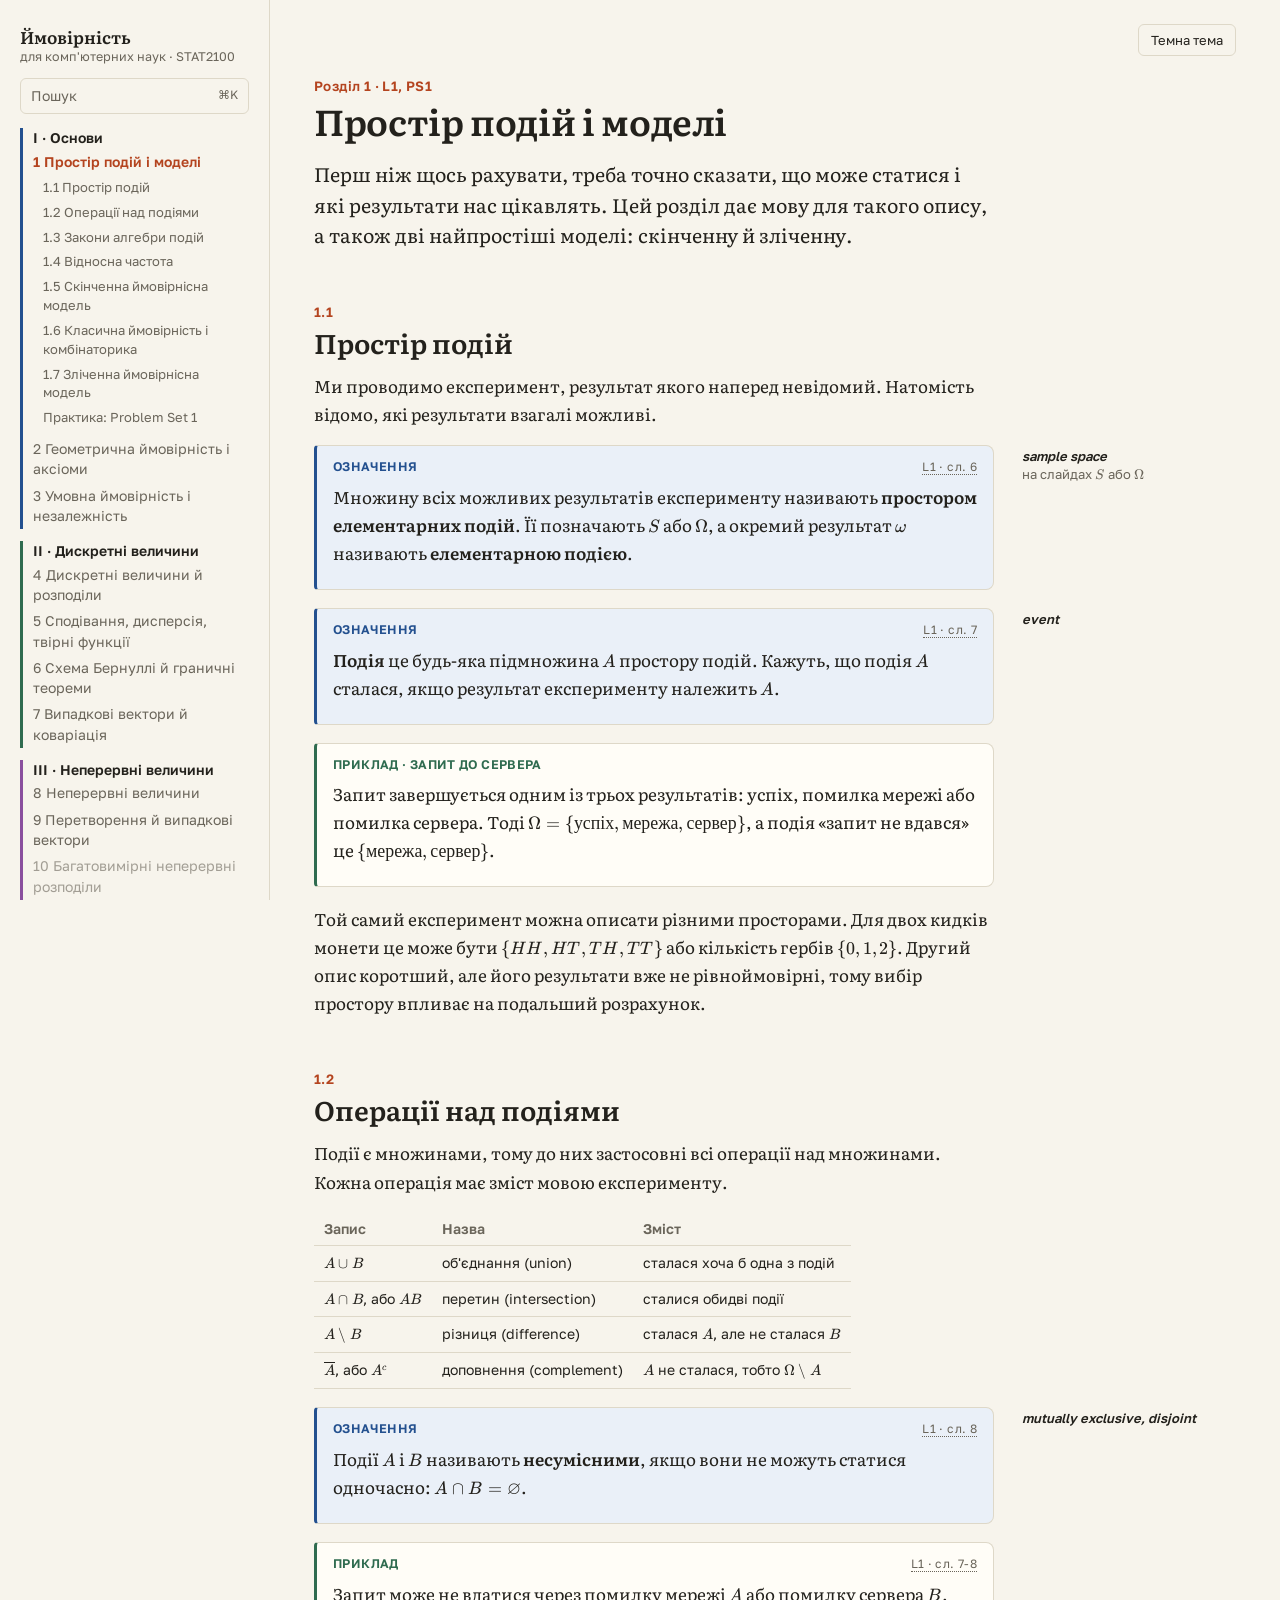
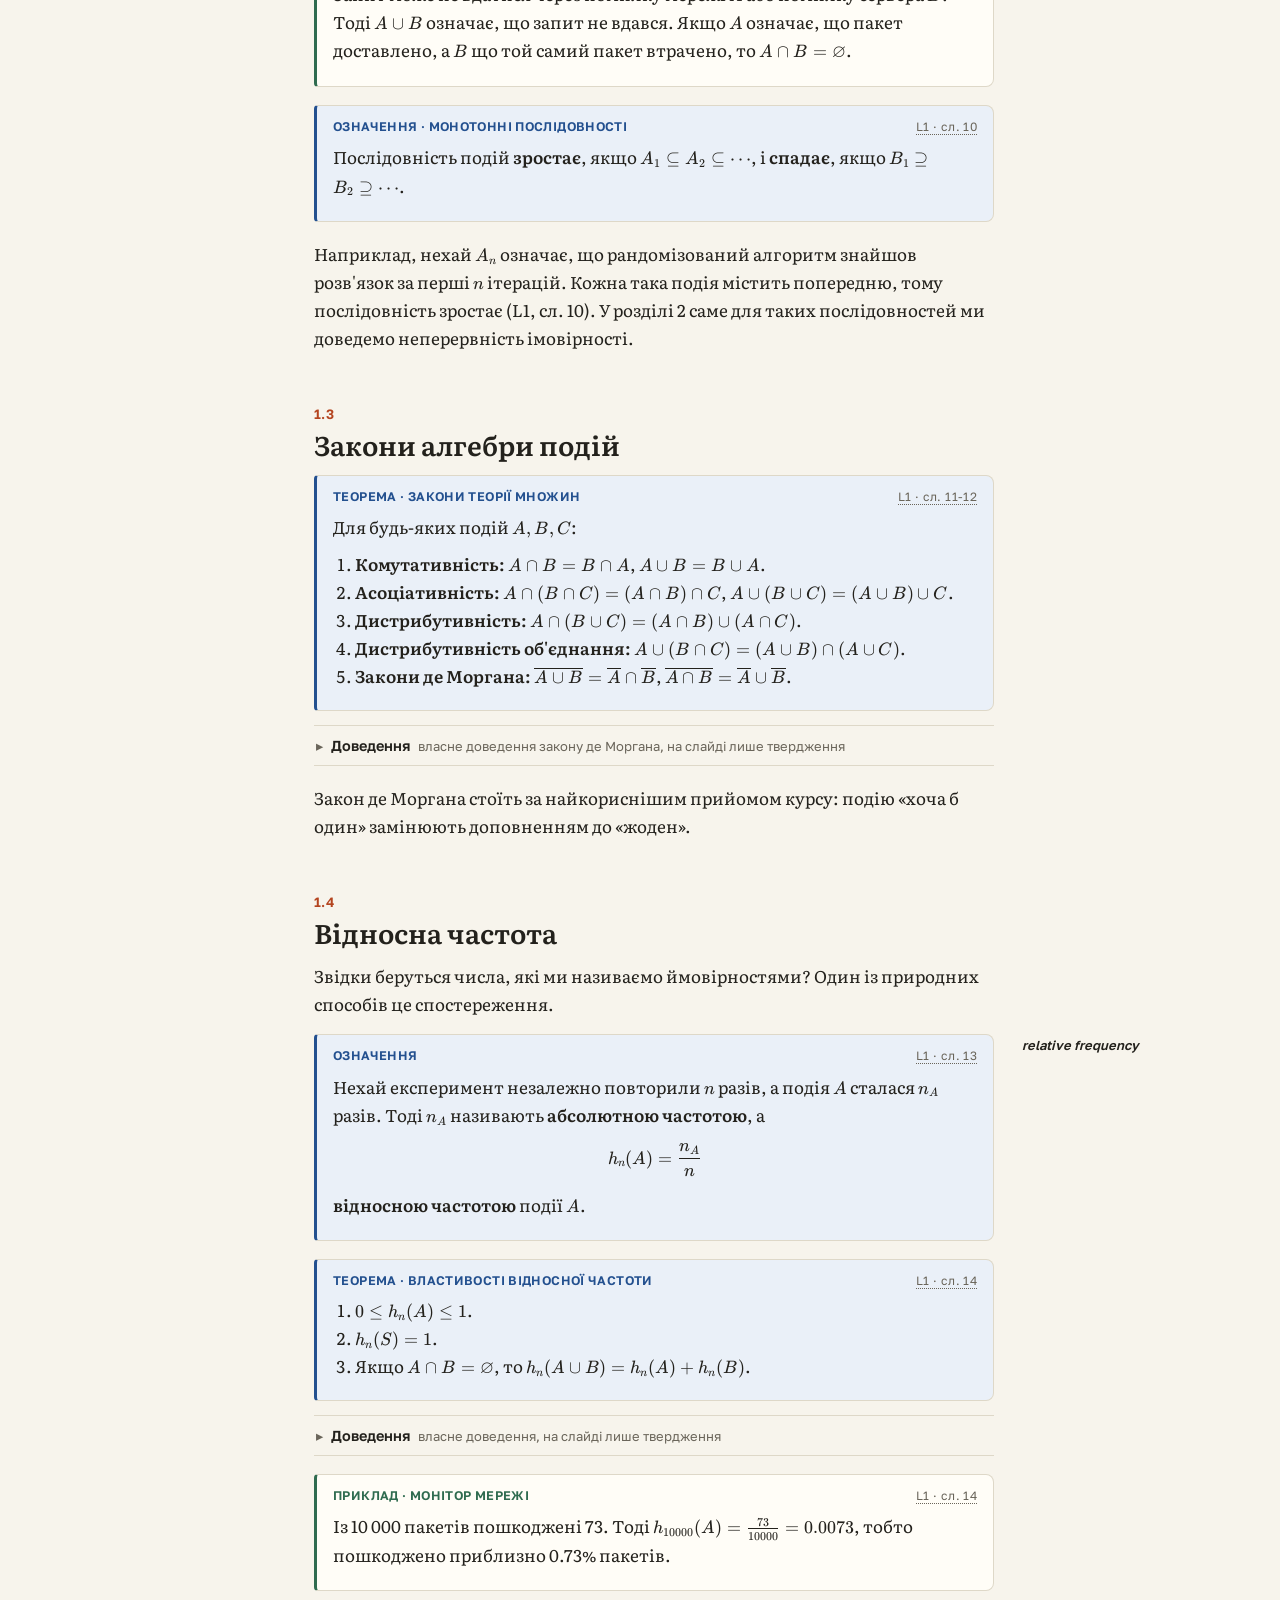
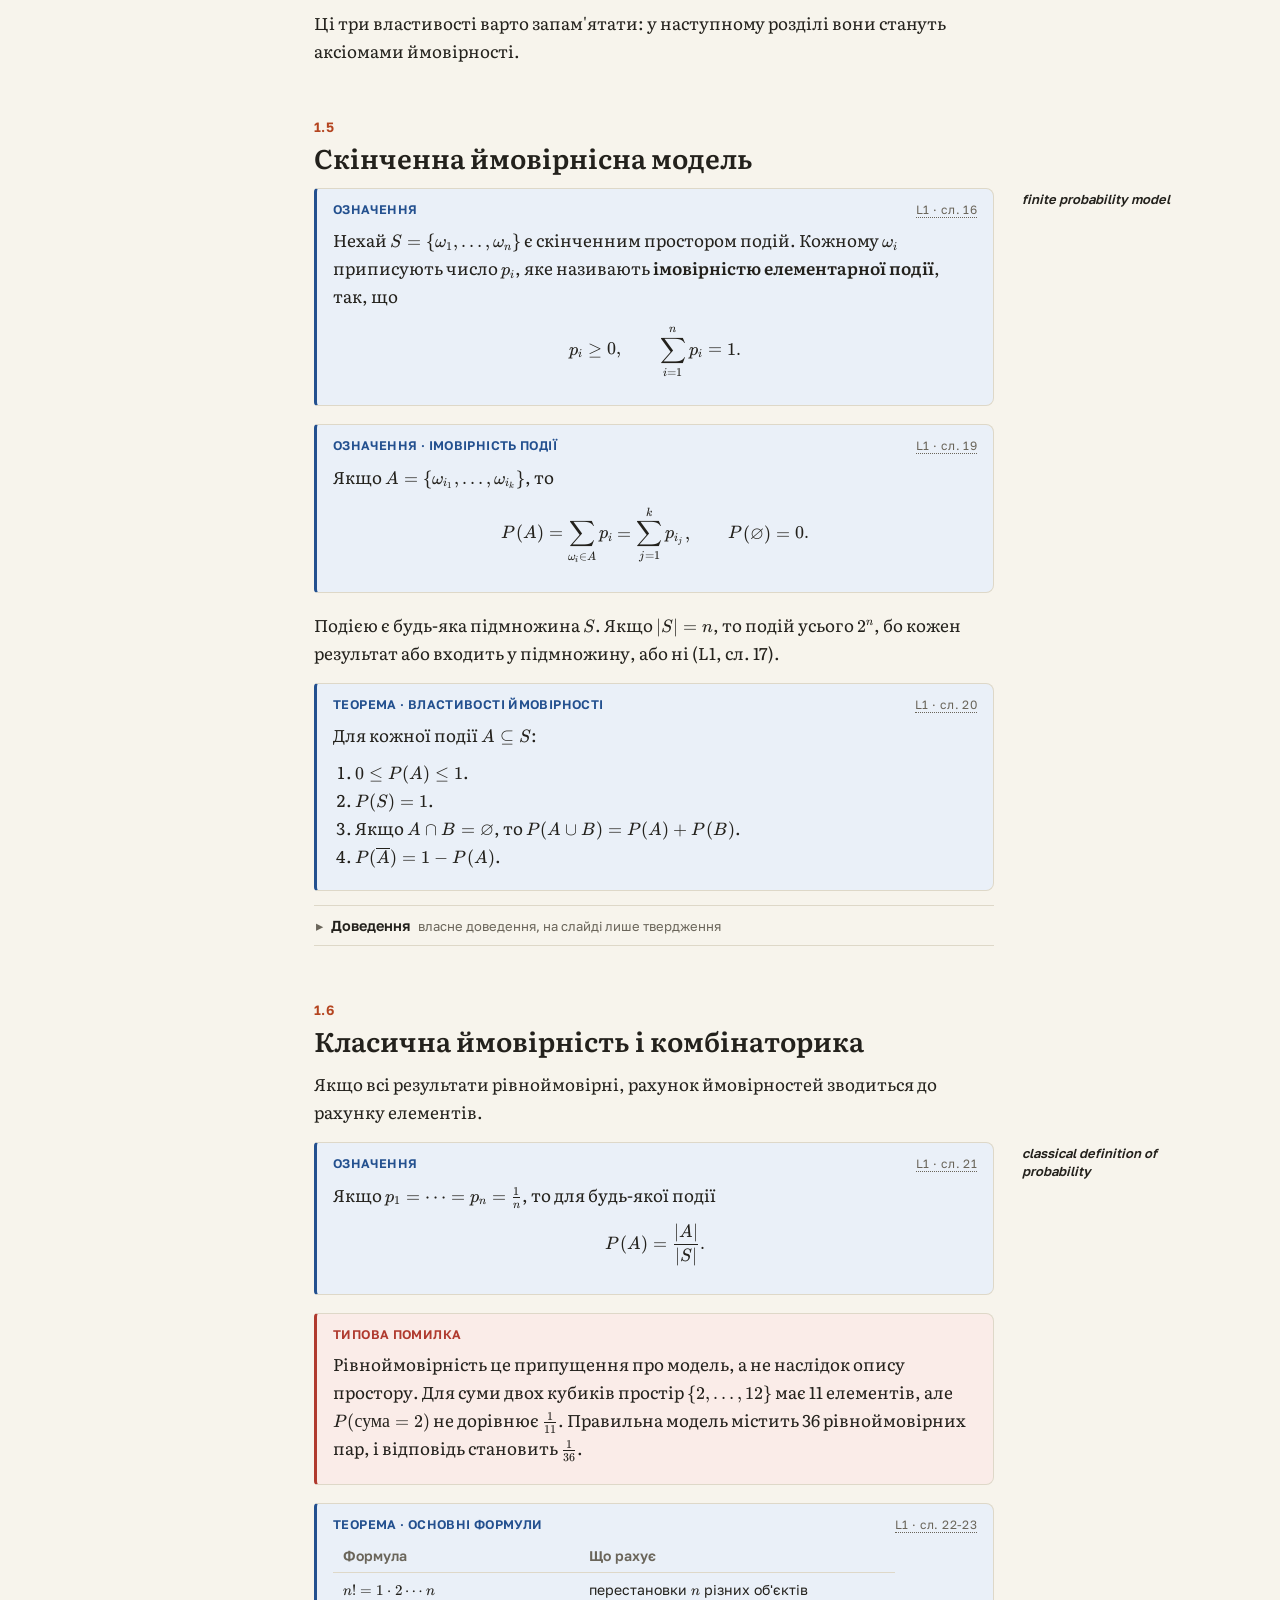
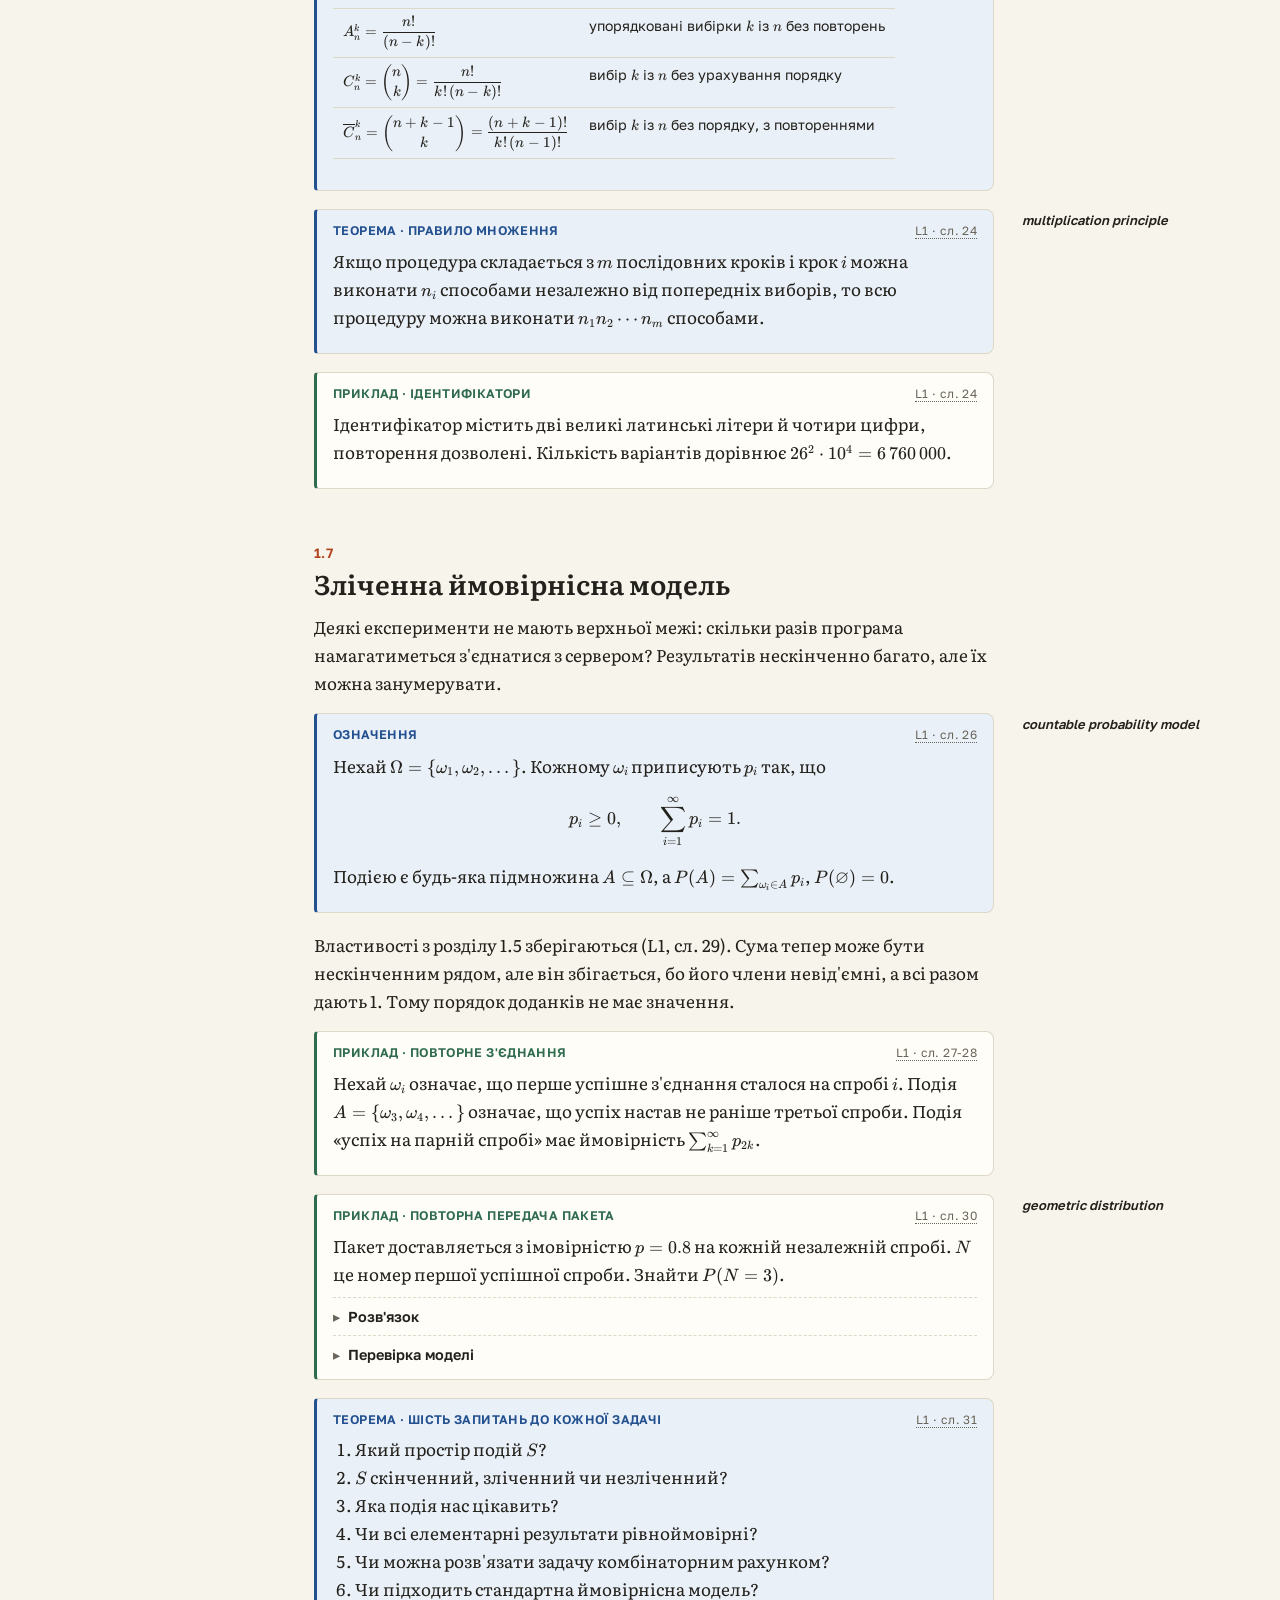
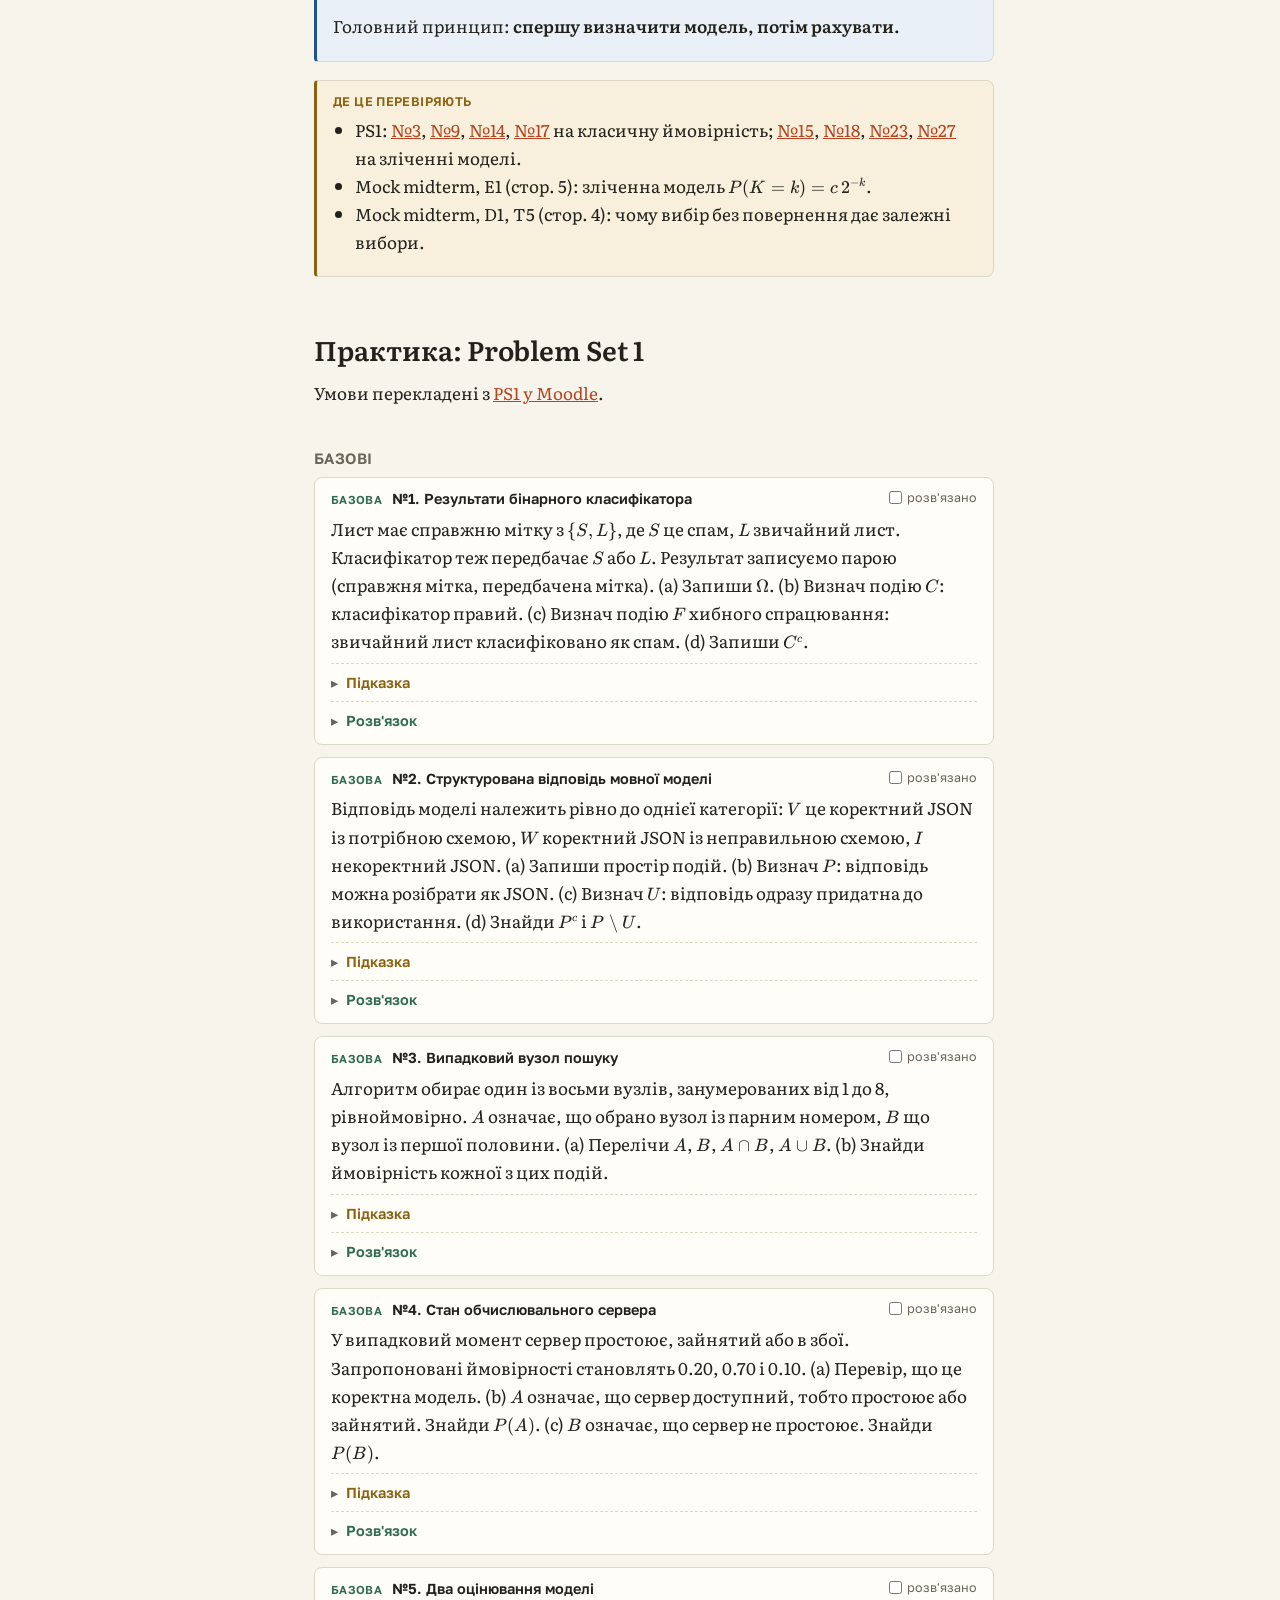
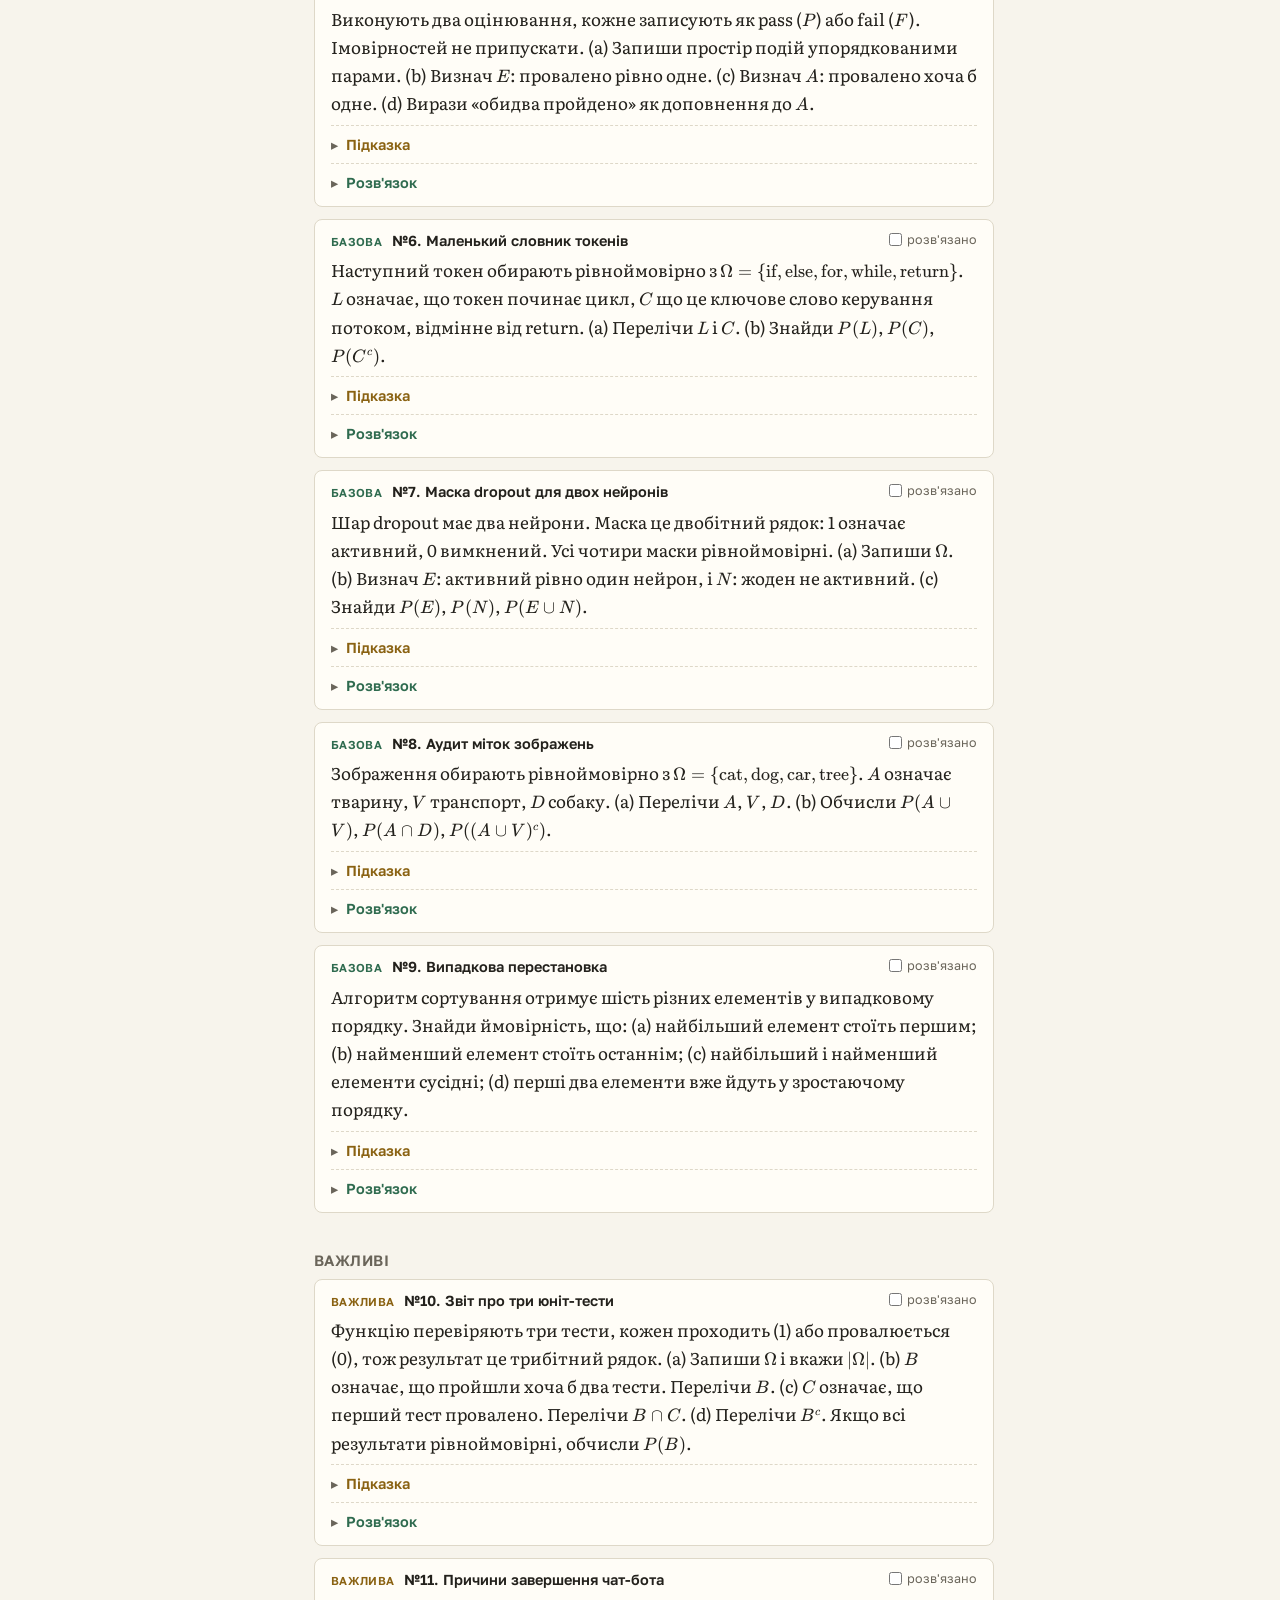
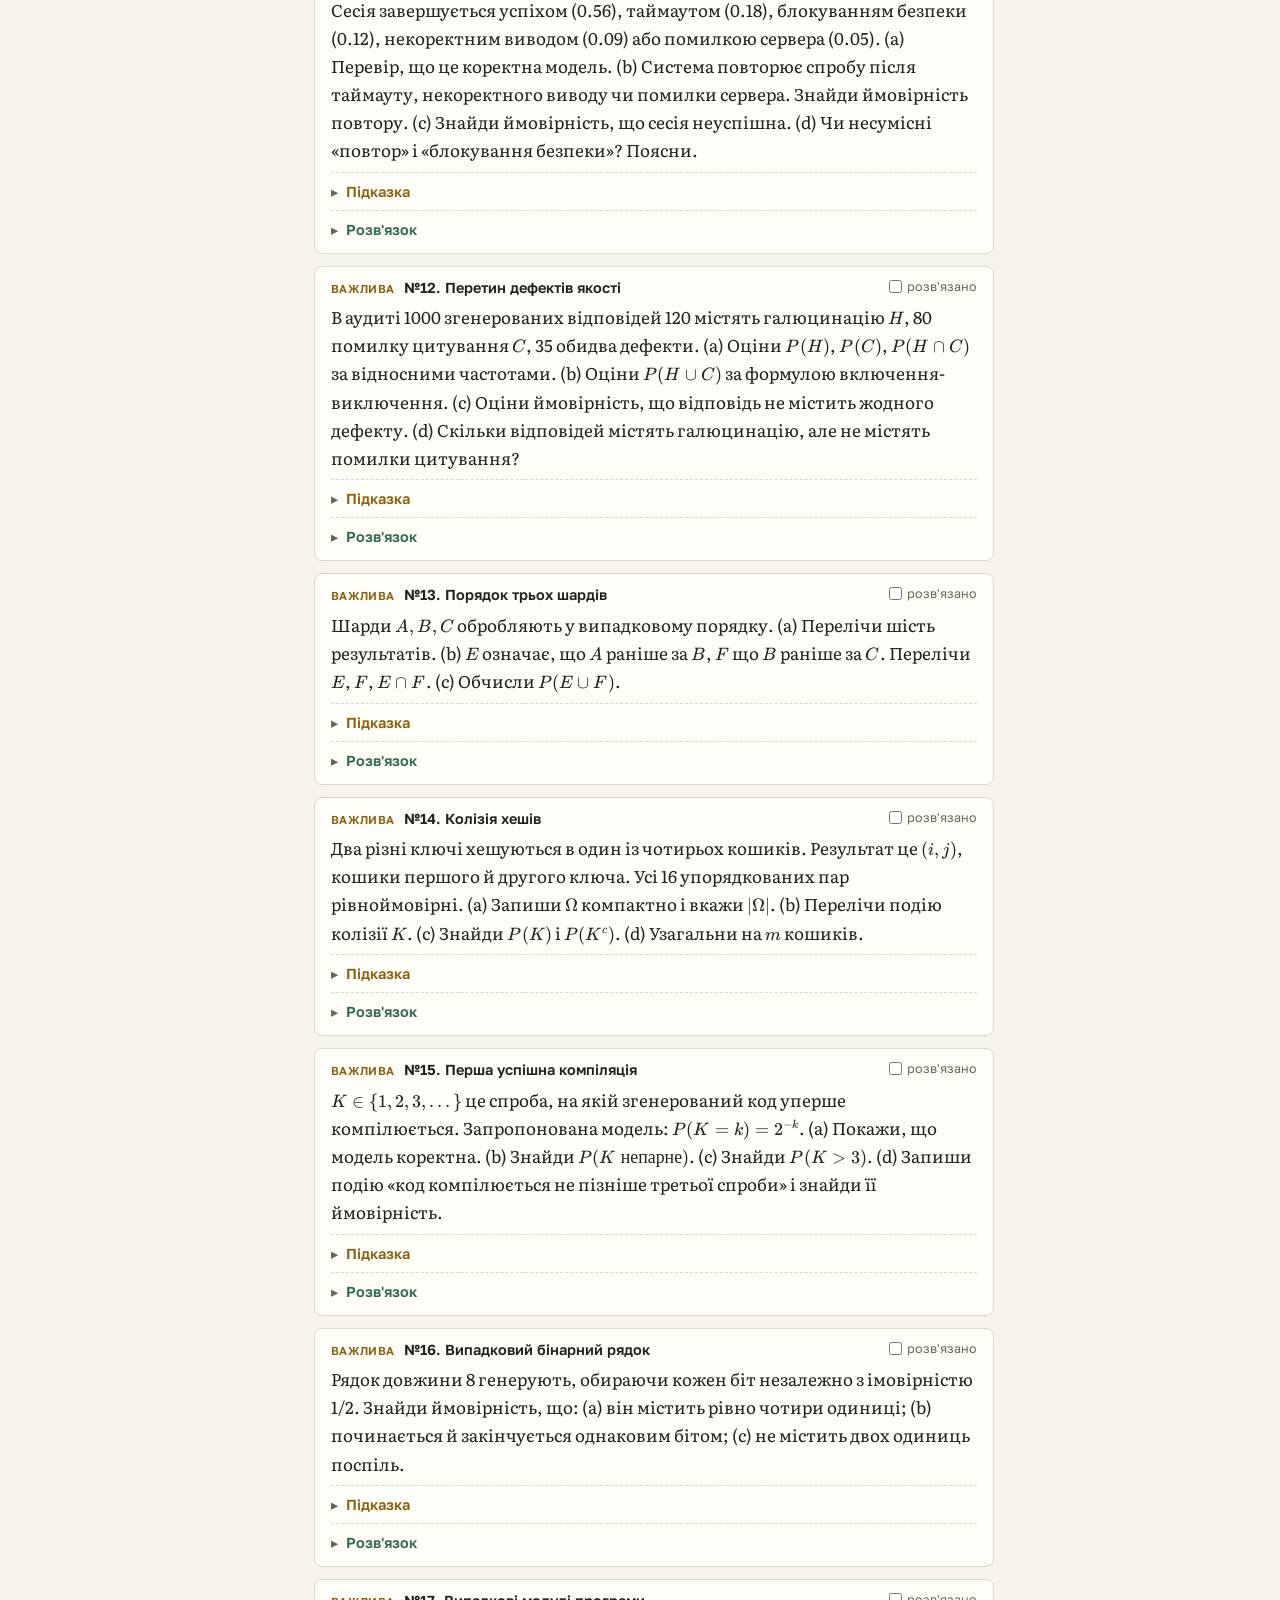
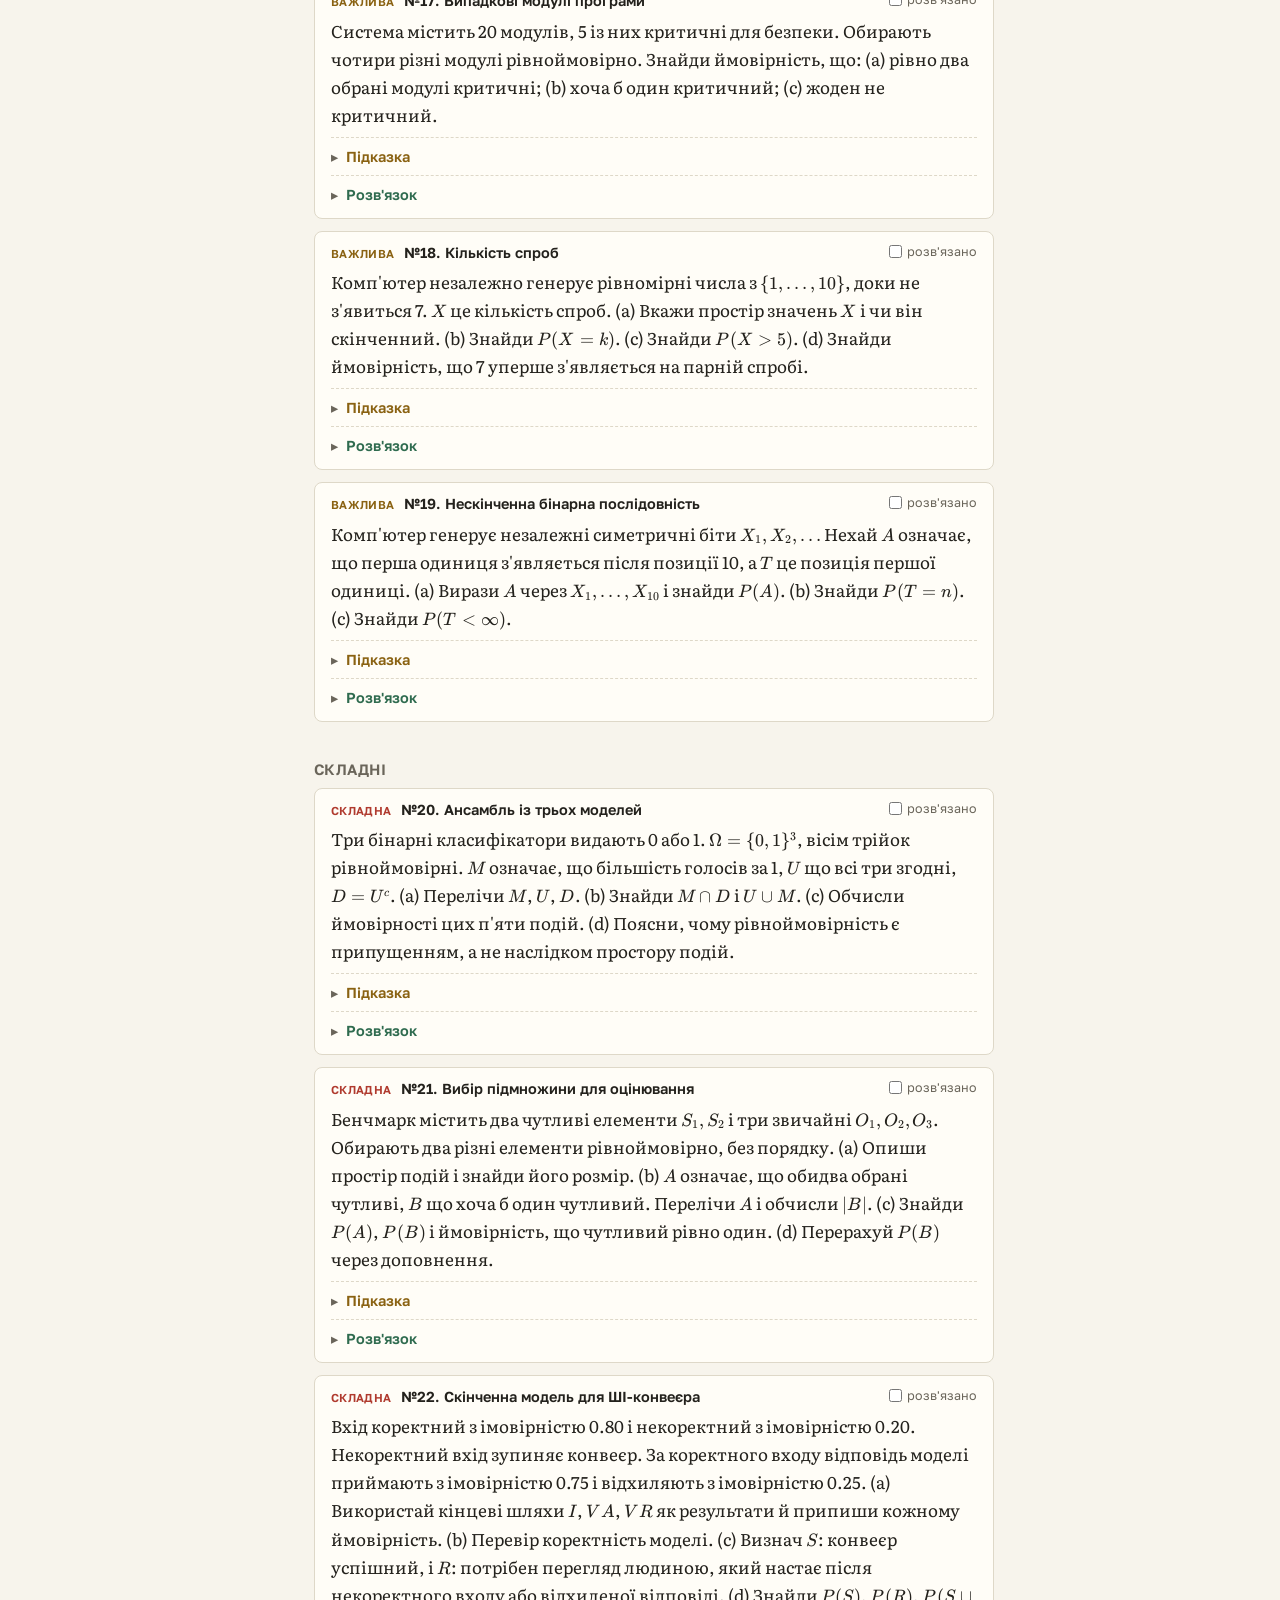
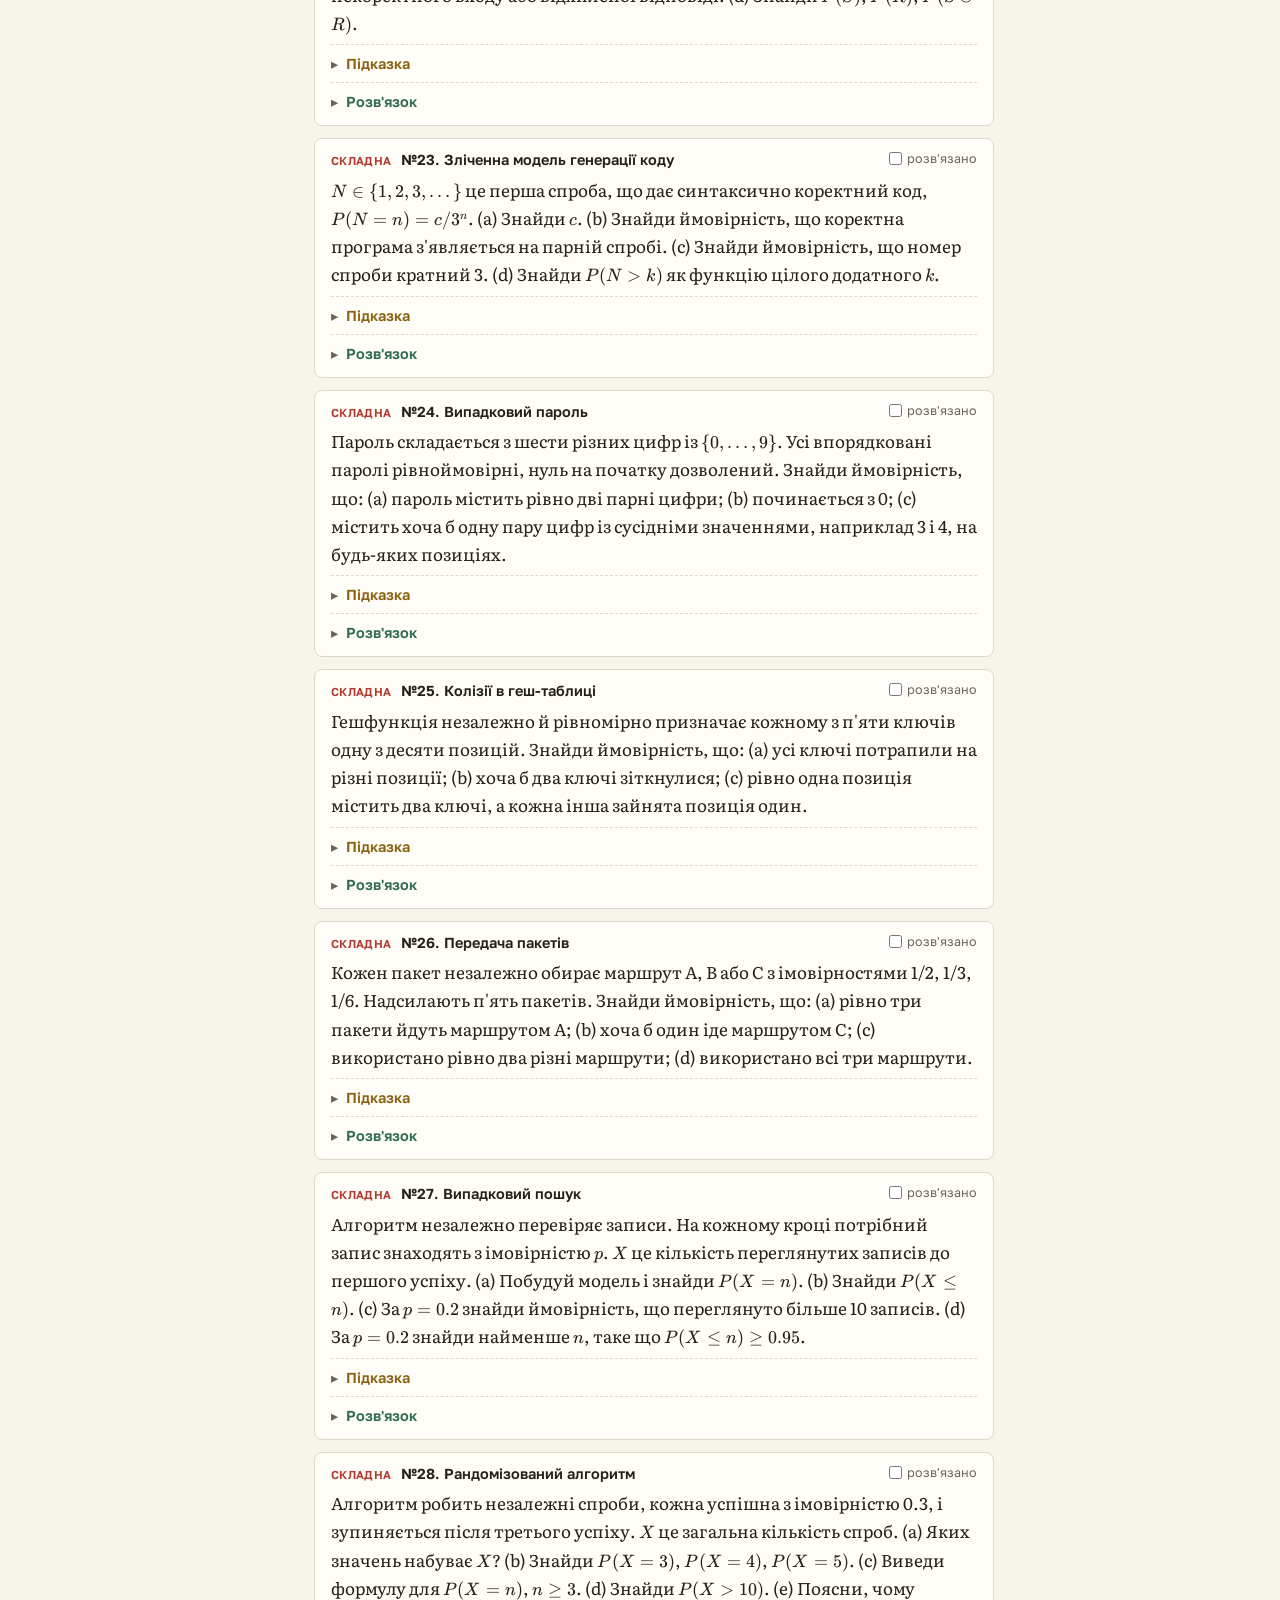
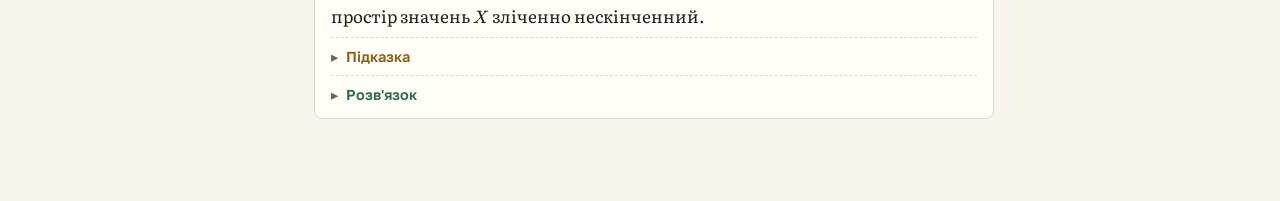
==== commit 0176e548: "feat(notes): add chapter 9 on transformations and random vectors" ====
--- a/01-sample-space.html
+++ b/01-sample-space.html
@@ -3,7 +3,7 @@
 <link rel="stylesheet" href="assets/katex.min.css"><link rel="stylesheet" href="assets/site.css">
 <script>try{var t=localStorage.getItem("theme")||(matchMedia("(prefers-color-scheme: dark)").matches?"dark":"light");document.documentElement.dataset.theme=t}catch(e){}</script>
 </head><body><div class="shell"><nav class="side" id="side" aria-label="Зміст"><a class="brand" href="index.html">Ймовірність<span>для комп'ютерних наук · STAT2100</span></a>
-<button class="search" type="button" data-search-open>Пошук <kbd>⌘K</kbd></button><ol class="parts"><li class="part p1"><b>I · Основи</b><ol><li class="here"><a href="01-sample-space.html">1 Простір подій і моделі</a><ol class="toc"><li><a href="#s1-1">1.1 Простір подій</a></li><li><a href="#s1-2">1.2 Операції над подіями</a></li><li><a href="#s1-3">1.3 Закони алгебри подій</a></li><li><a href="#s1-4">1.4 Відносна частота</a></li><li><a href="#s1-5">1.5 Скінченна ймовірнісна модель</a></li><li><a href="#s1-6">1.6 Класична ймовірність і комбінаторика</a></li><li><a href="#s1-7">1.7 Зліченна ймовірнісна модель</a></li><li><a href="#practice">Практика: Problem Set 1</a></li></ol></li><li class=""><a href="02-axioms.html">2 Геометрична ймовірність і аксіоми</a></li><li class=""><a href="03-conditional.html">3 Умовна ймовірність і незалежність</a></li></ol></li><li class="part p2"><b>II · Дискретні величини</b><ol><li class=""><a href="04-discrete.html">4 Дискретні величини й розподіли</a></li><li class=""><a href="05-expectation.html">5 Сподівання, дисперсія, твірні функції</a></li><li class=""><a href="06-limit-theorems.html">6 Схема Бернуллі й граничні теореми</a></li><li class=""><a href="07-random-vectors.html">7 Випадкові вектори й коваріація</a></li></ol></li><li class="part p3"><b>III · Неперервні величини</b><ol><li class=""><a href="08-continuous.html">8 Неперервні величини</a></li><li class="off" title="Чекає лекції">9 Функції від випадкових величин</li><li class="off" title="Чекає лекції">10 Багатовимірні неперервні розподіли</li></ol></li><li class="part p4"><b>IV · Граничні теореми й процеси</b><ol><li class="off" title="Чекає лекції">11 Чебишов, ЗВЧ, ЦГТ</li><li class="off" title="Чекає лекції">12 Процеси Пуассона й Вінера</li></ol></li><li class="part pa"><b>Додатки</b><ol><li class=""><a href="a-method.html">A Карта вибору методу</a></li><li class=""><a href="b-distributions.html">B Таблиця розподілів</a></li><li class=""><a href="c-formulas.html">C Покажчик формул</a></li><li class=""><a href="d-glossary.html">D Глосарій</a></li><li class=""><a href="e-sheet.html">E Чернетка аркуша A4</a></li></ol></li></ol></nav><main>
+<button class="search" type="button" data-search-open>Пошук <kbd>⌘K</kbd></button><ol class="parts"><li class="part p1"><b>I · Основи</b><ol><li class="here"><a href="01-sample-space.html">1 Простір подій і моделі</a><ol class="toc"><li><a href="#s1-1">1.1 Простір подій</a></li><li><a href="#s1-2">1.2 Операції над подіями</a></li><li><a href="#s1-3">1.3 Закони алгебри подій</a></li><li><a href="#s1-4">1.4 Відносна частота</a></li><li><a href="#s1-5">1.5 Скінченна ймовірнісна модель</a></li><li><a href="#s1-6">1.6 Класична ймовірність і комбінаторика</a></li><li><a href="#s1-7">1.7 Зліченна ймовірнісна модель</a></li><li><a href="#practice">Практика: Problem Set 1</a></li></ol></li><li class=""><a href="02-axioms.html">2 Геометрична ймовірність і аксіоми</a></li><li class=""><a href="03-conditional.html">3 Умовна ймовірність і незалежність</a></li></ol></li><li class="part p2"><b>II · Дискретні величини</b><ol><li class=""><a href="04-discrete.html">4 Дискретні величини й розподіли</a></li><li class=""><a href="05-expectation.html">5 Сподівання, дисперсія, твірні функції</a></li><li class=""><a href="06-limit-theorems.html">6 Схема Бернуллі й граничні теореми</a></li><li class=""><a href="07-random-vectors.html">7 Випадкові вектори й коваріація</a></li></ol></li><li class="part p3"><b>III · Неперервні величини</b><ol><li class=""><a href="08-continuous.html">8 Неперервні величини</a></li><li class=""><a href="09-transformations.html">9 Перетворення й випадкові вектори</a></li><li class="off" title="Чекає лекції">10 Багатовимірні неперервні розподіли</li></ol></li><li class="part p4"><b>IV · Граничні теореми й процеси</b><ol><li class="off" title="Чекає лекції">11 Чебишов, ЗВЧ, ЦГТ</li><li class="off" title="Чекає лекції">12 Процеси Пуассона й Вінера</li></ol></li><li class="part pa"><b>Додатки</b><ol><li class=""><a href="a-method.html">A Карта вибору методу</a></li><li class=""><a href="b-distributions.html">B Таблиця розподілів</a></li><li class=""><a href="c-formulas.html">C Покажчик формул</a></li><li class=""><a href="d-glossary.html">D Глосарій</a></li><li class=""><a href="e-sheet.html">E Чернетка аркуша A4</a></li></ol></li></ol></nav><main>
 <div class="topbar"><button type="button" class="menu" data-menu aria-controls="side">Зміст</button><button type="button" class="search-mini" data-search-open>Пошук</button><button type="button" class="theme" data-toggle>Тема</button></div>
 <article><h1><small>Розділ 1 · L1, PS1</small>Простір подій і моделі</h1><p class="lead">Перш ніж щось рахувати, треба точно сказати, що може статися і які результати нас цікавлять. Цей розділ дає мову для такого опису, а також дві найпростіші моделі: скінченну й зліченну.</p>
 <h2 id="s1-1"><small>1.1</small>Простір подій</h2>
